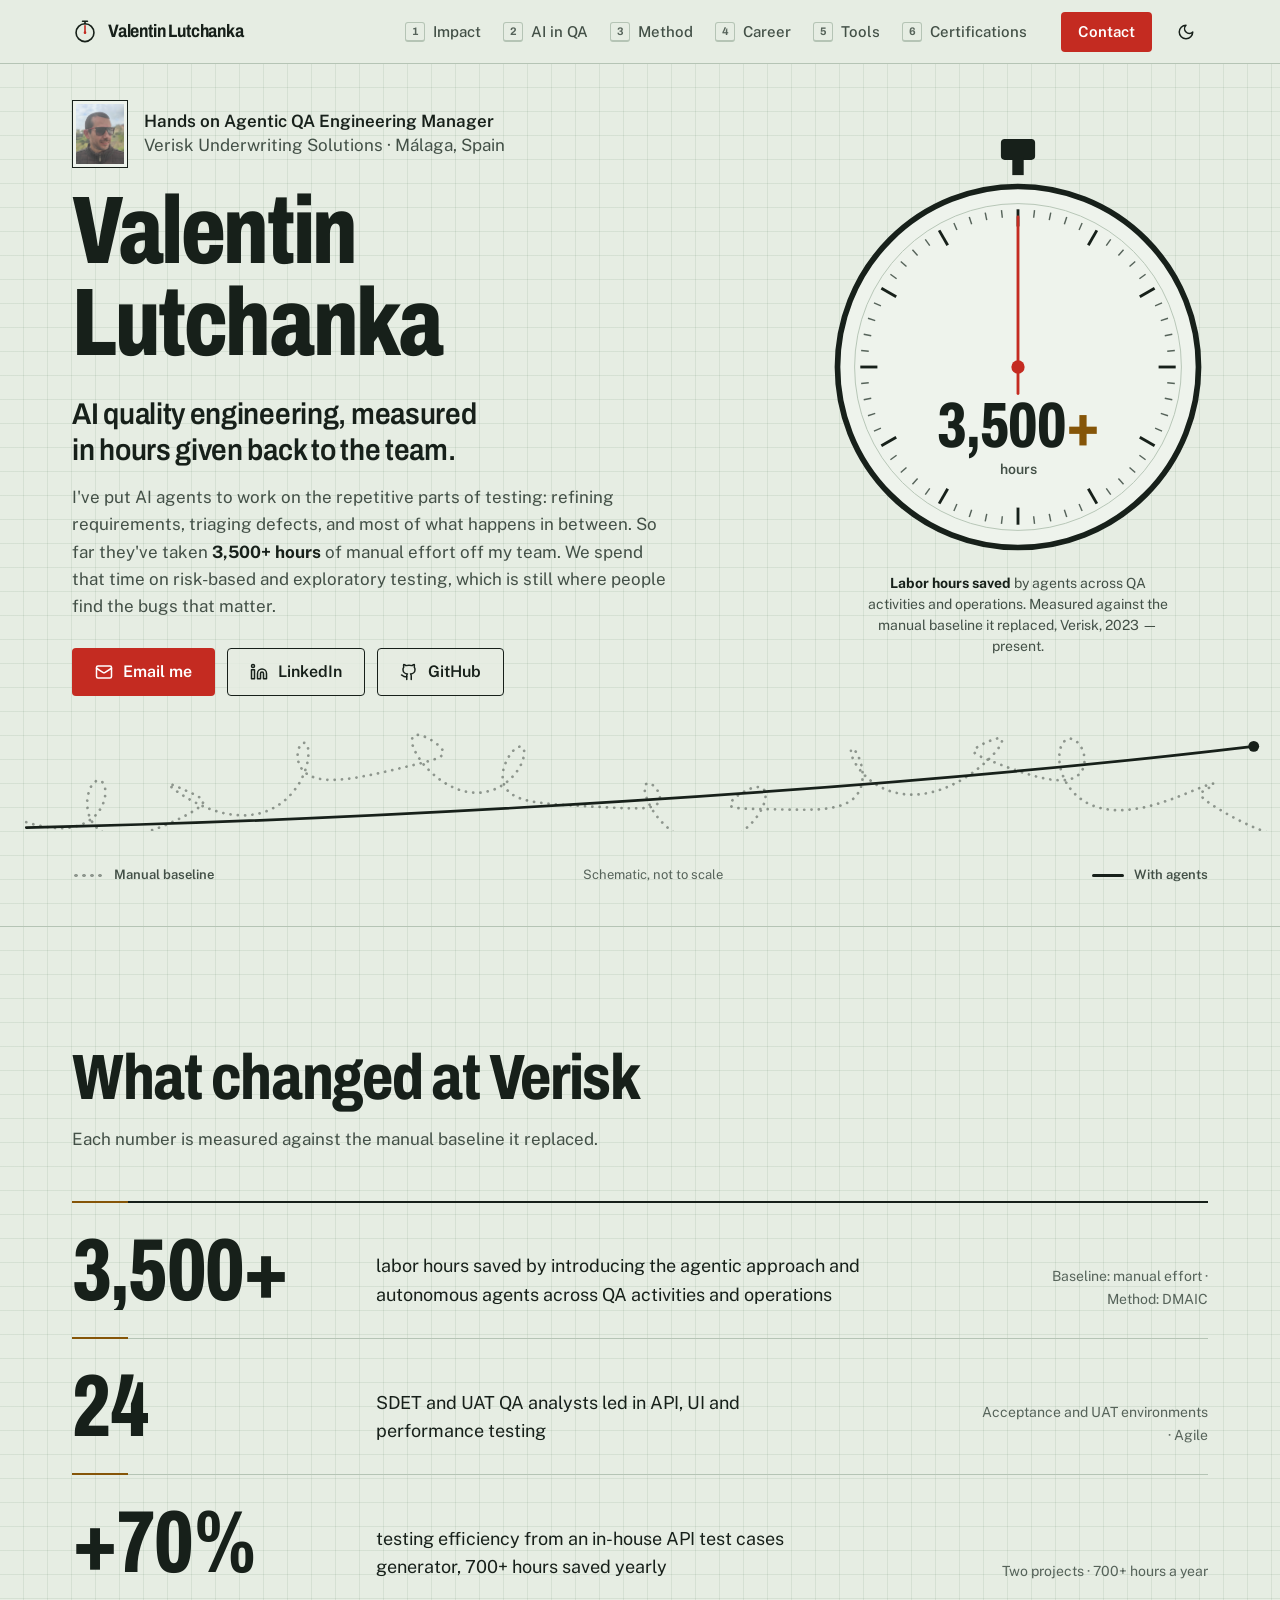
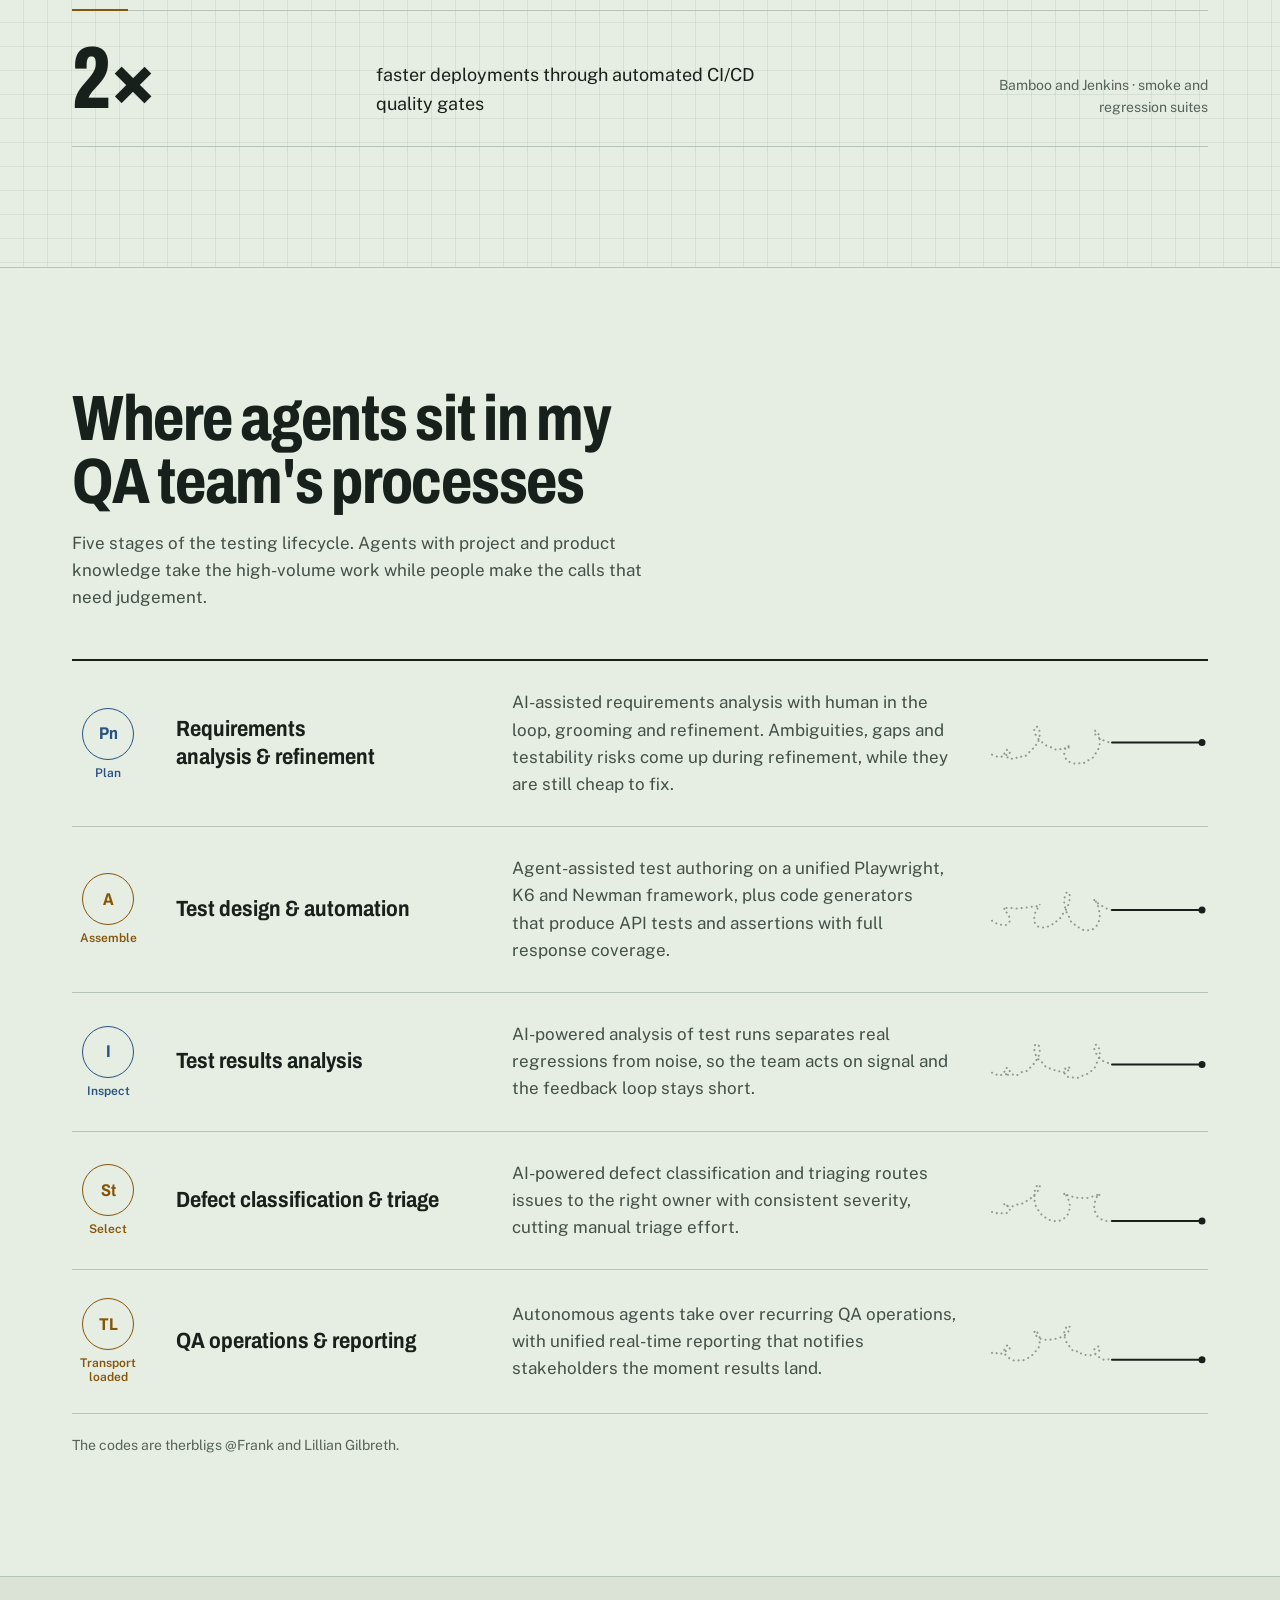
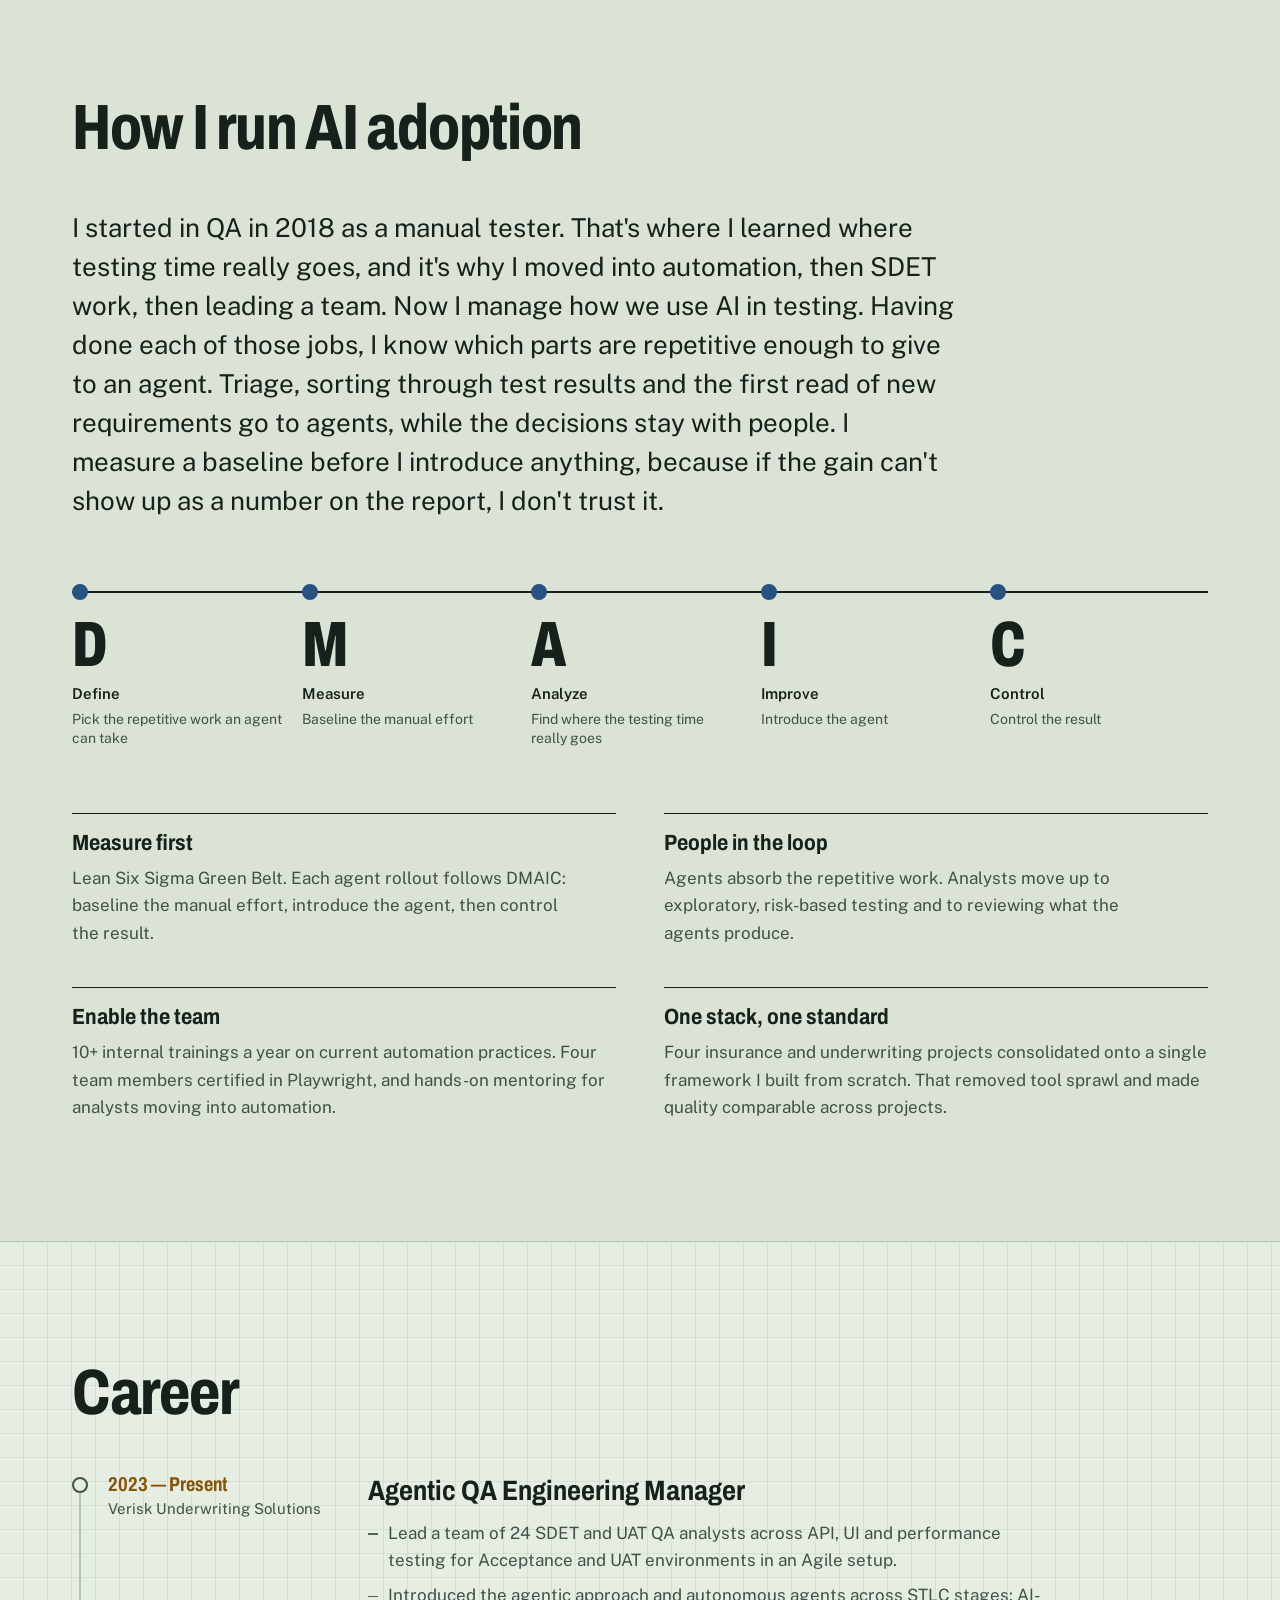
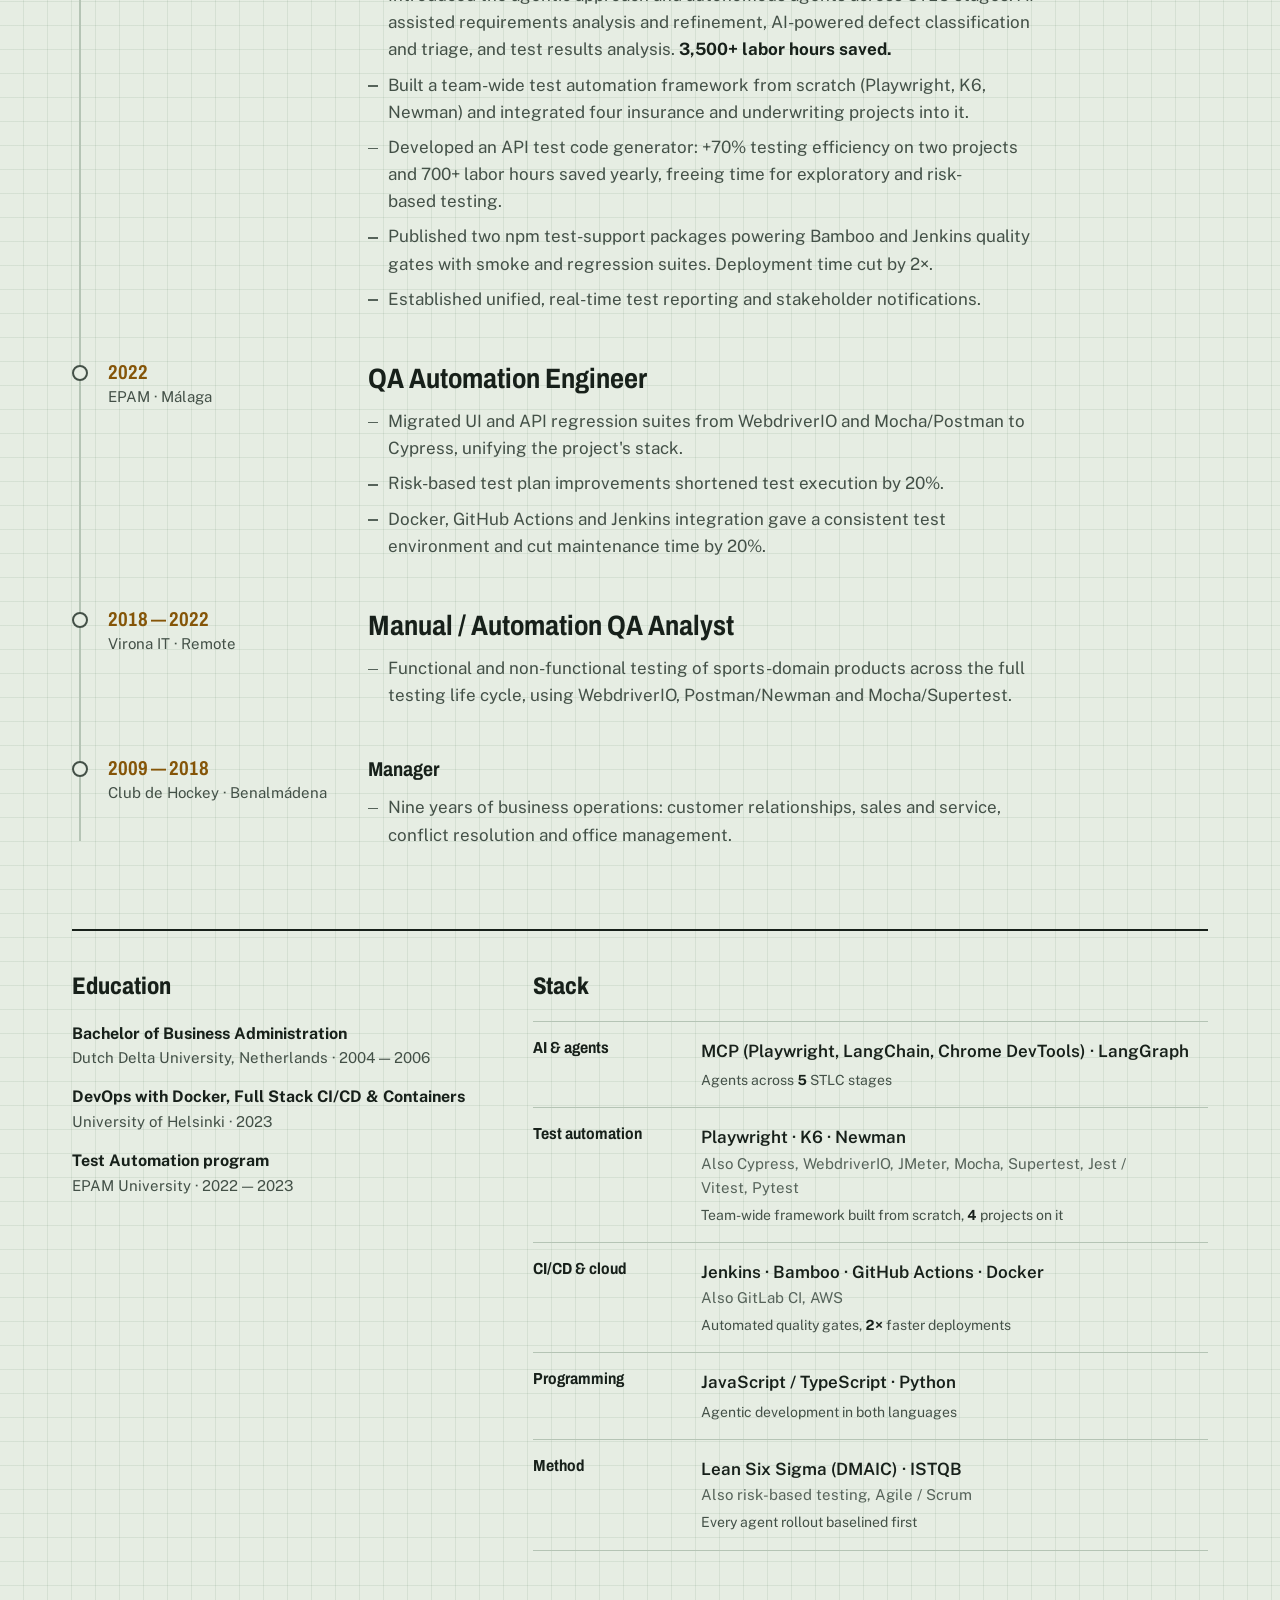
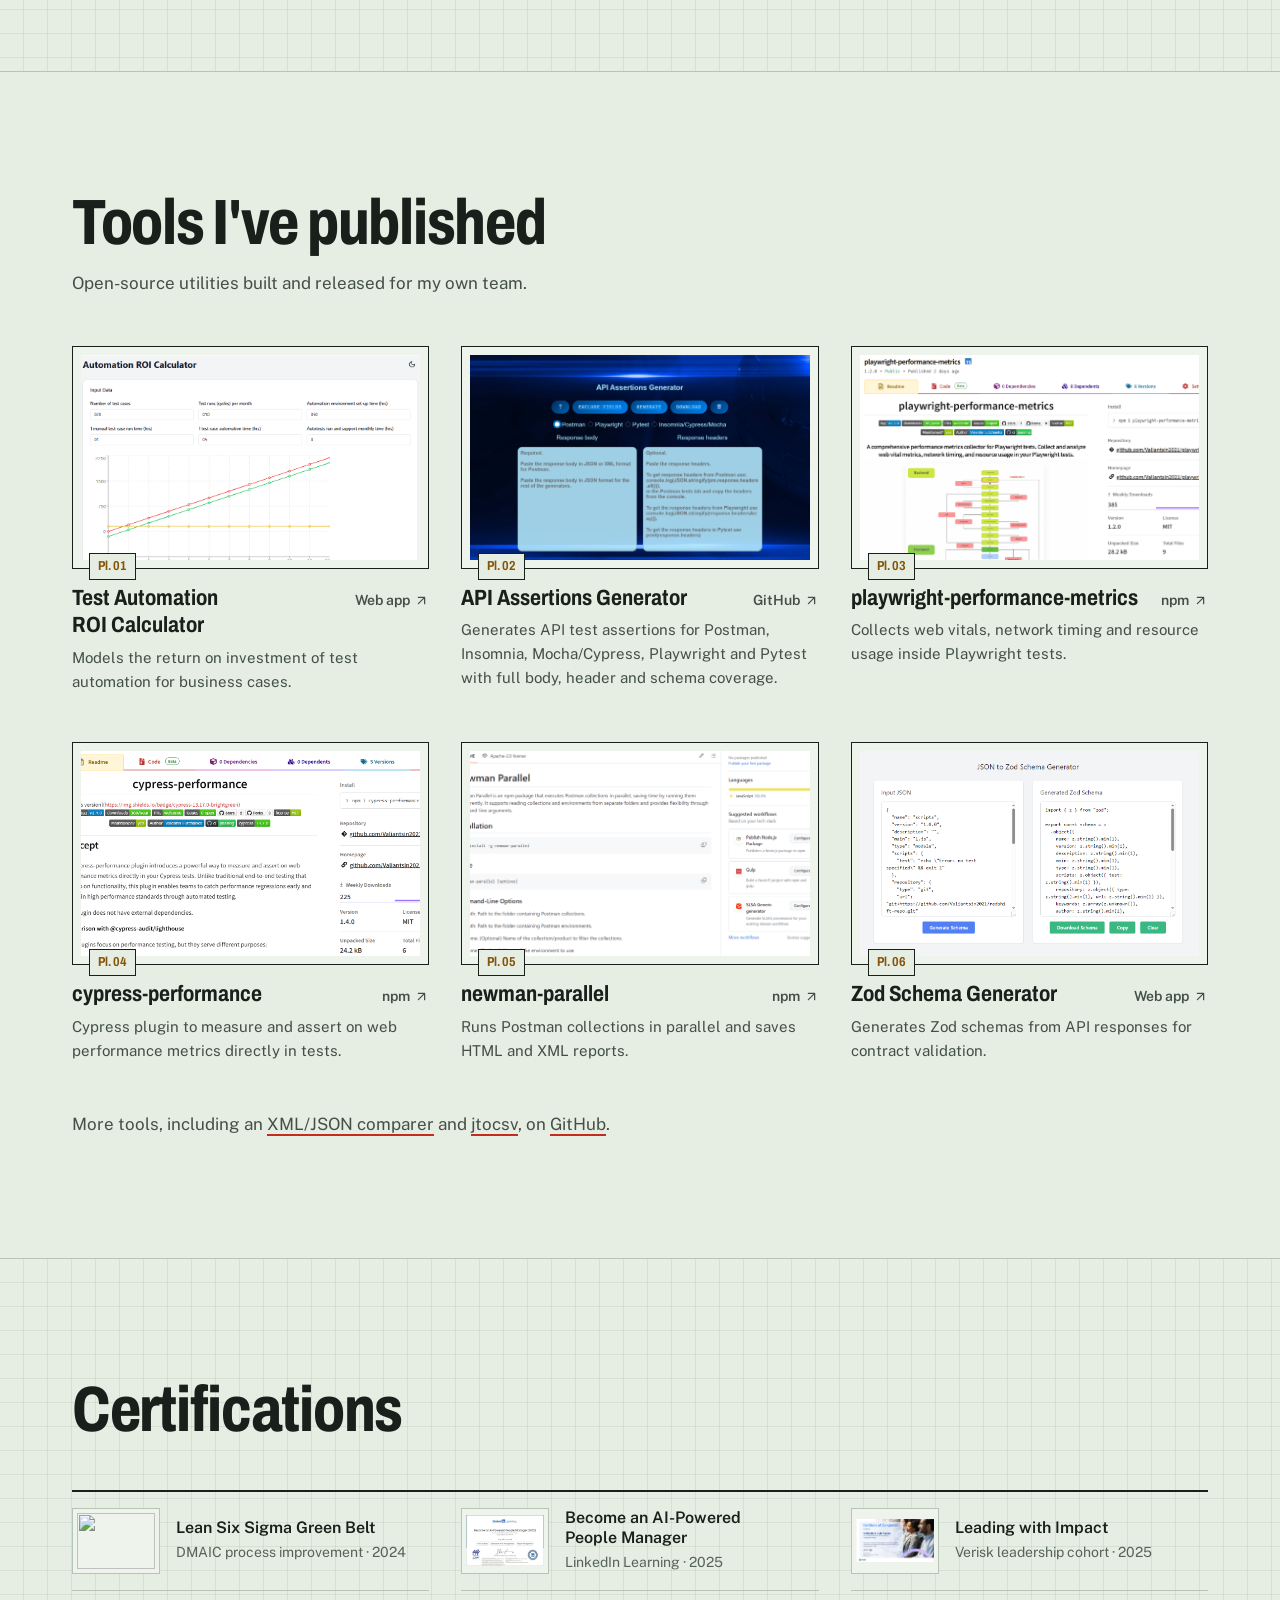
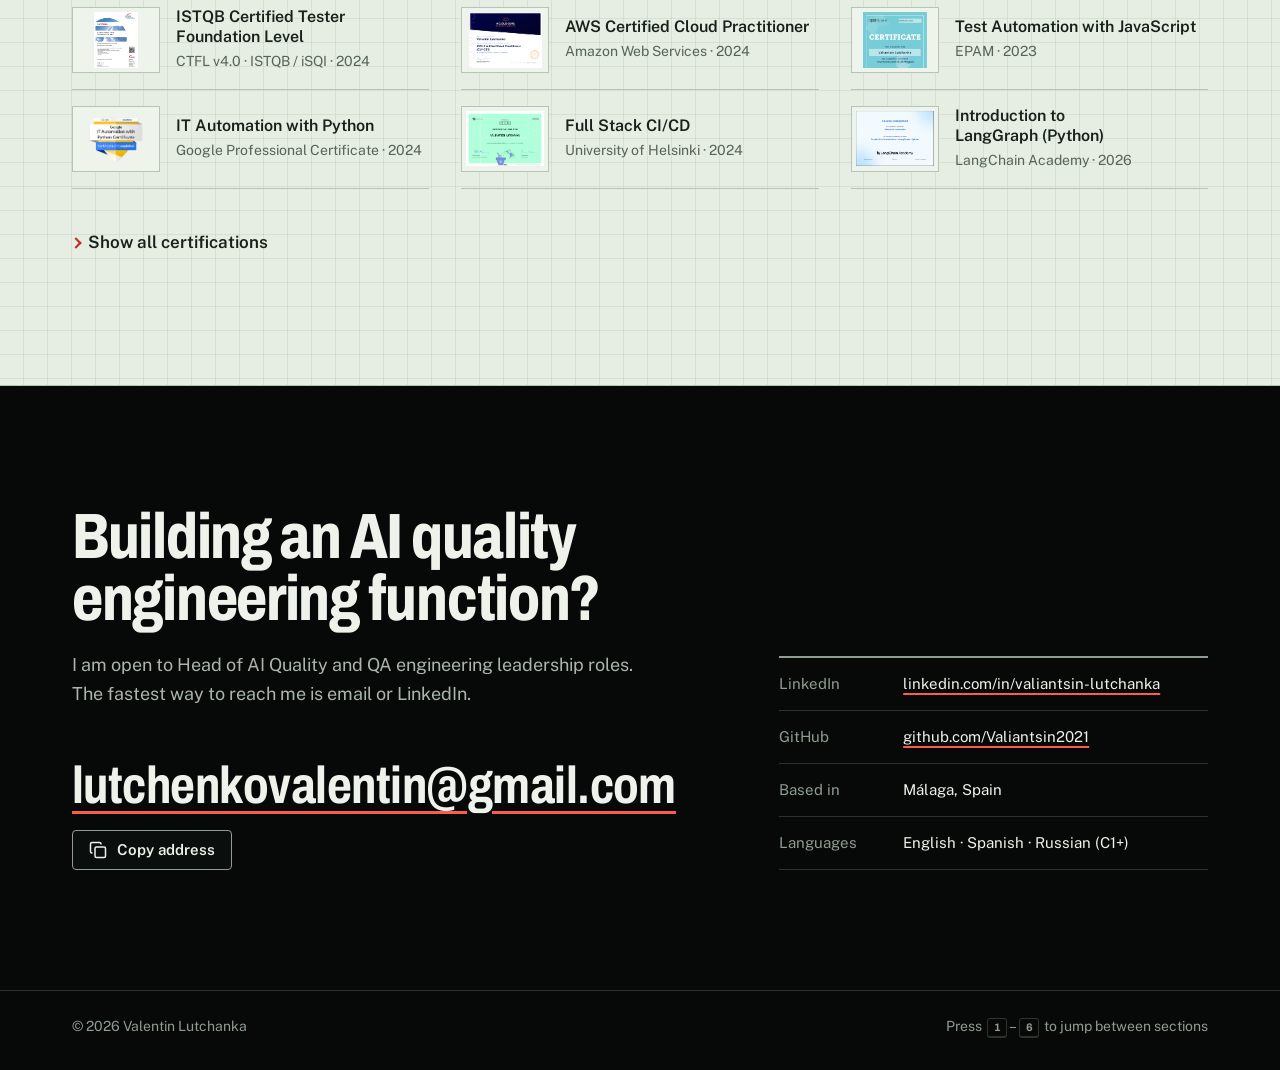
==== index.html @ 76426e2e "feat: redesign for motion" ====
<!DOCTYPE html>
<html lang="en">

<head>
  <meta charset="utf-8">
  <meta name="viewport" content="width=device-width, initial-scale=1">

  <title>Valentin Lutchanka — AI Quality Engineering Leader</title>
  <meta name="description"
    content="Agentic QA Engineering Manager. I integrate AI-empowered processes and autonomous agents across every stage of the software testing lifecycle — 3,500+ labor hours saved.">
  <meta name="author" content="Valentin Lutchanka">
  <meta name="theme-color" content="#0c0f0d" media="(prefers-color-scheme: dark)">
  <meta name="theme-color" content="#e6ede3" media="(prefers-color-scheme: light)">

  <meta property="og:type" content="profile">
  <meta property="og:title" content="Valentin Lutchanka — AI Quality Engineering Leader">
  <meta property="og:description"
    content="AI-empowered QA across the full STLC: requirements refinement, defect triage, test results analysis. 3,500+ labor hours saved.">
  <meta property="og:image" content="https://valiantsin2021.github.io/Portfolio-Valentin/assets/img/profile-img.jpg">
  <meta property="og:url" content="https://valiantsin2021.github.io/Portfolio-Valentin/">

  <link href="assets/img/favicon.png" rel="icon">
  <link href="assets/img/favicon.png" rel="apple-touch-icon">

  <link rel="preconnect" href="https://fonts.googleapis.com">
  <link rel="preconnect" href="https://fonts.gstatic.com" crossorigin>
  <link
    href="https://fonts.googleapis.com/css2?family=Archivo:wdth,wght@62..125,100..900&family=Public+Sans:wght@400;500;600;700&display=swap"
    rel="stylesheet">

  <!-- Apply saved theme before first paint; hold hero entrance until the motion script takes over -->
  <script>
    try {
      var t = localStorage.getItem('theme');
      if (t === 'light' || t === 'dark') document.documentElement.setAttribute('data-theme', t);
    } catch (e) { }
    if (!window.matchMedia('(prefers-reduced-motion: reduce)').matches) {
      document.documentElement.classList.add('motion');
      // Safety net: never leave the hero hidden if the motion script fails to load
      setTimeout(function () { document.documentElement.classList.add('motion-ready'); }, 2500);
    }
  </script>

  <link href="assets/css/style.css" rel="stylesheet">

  <script type="application/ld+json">
  {
    "@context": "https://schema.org",
    "@type": "Person",
    "name": "Valentin Lutchanka",
    "jobTitle": "Agentic QA Engineering Manager",
    "address": { "@type": "PostalAddress", "addressLocality": "Málaga", "addressCountry": "ES" },
    "email": "mailto:lutchenkovalentin@gmail.com",
    "sameAs": [
      "https://www.linkedin.com/in/valiantsin-lutchanka/",
      "https://github.com/Valiantsin2021"
    ],
    "knowsAbout": ["AI quality engineering", "Agentic QA", "Test automation", "Lean Six Sigma", "Playwright"]
  }
  </script>
</head>

<body>
  <!-- Icon sprite (Lucide) -->
  <svg width="0" height="0" style="position:absolute" aria-hidden="true">
    <symbol id="i-github" viewBox="0 0 24 24">
      <path
        d="M15 22v-4a4.8 4.8 0 0 0-1-3.5c3 0 6-2 6-5.5.08-1.25-.27-2.48-1-3.5.28-1.15.28-2.35 0-3.5 0 0-1 0-3 1.5-2.64-.5-5.36-.5-8 0C6 2 5 2 5 2c-.3 1.15-.3 2.35 0 3.5A5.4 5.4 0 0 0 4 9c0 3.5 3 5.5 6 5.5-.39.49-.68 1.05-.85 1.65-.17.6-.22 1.23-.15 1.85v4" />
      <path d="M9 18c-4.51 2-5-2-7-2" />
    </symbol>
    <symbol id="i-linkedin" viewBox="0 0 24 24">
      <path d="M16 8a6 6 0 0 1 6 6v7h-4v-7a2 2 0 0 0-4 0v7h-4v-7a6 6 0 0 1 6-6z" />
      <rect x="2" y="9" width="4" height="12" />
      <circle cx="4" cy="4" r="2" />
    </symbol>
    <symbol id="i-mail" viewBox="0 0 24 24">
      <rect x="2" y="4" width="20" height="16" rx="2" />
      <path d="m22 7-8.97 5.7a1.94 1.94 0 0 1-2.06 0L2 7" />
    </symbol>
    <symbol id="i-copy" viewBox="0 0 24 24">
      <rect x="8" y="8" width="14" height="14" rx="2" />
      <path d="M4 16c-1.1 0-2-.9-2-2V4c0-1.1.9-2 2-2h10c1.1 0 2 .9 2 2" />
    </symbol>
    <symbol id="i-check" viewBox="0 0 24 24">
      <path d="M20 6 9 17l-5-5" />
    </symbol>
    <symbol id="i-sun" viewBox="0 0 24 24">
      <circle cx="12" cy="12" r="4" />
      <path
        d="M12 2v2M12 20v2M4.93 4.93l1.41 1.41M17.66 17.66l1.41 1.41M2 12h2M20 12h2M6.34 17.66l-1.41 1.41M19.07 4.93l-1.41 1.41" />
    </symbol>
    <symbol id="i-moon" viewBox="0 0 24 24">
      <path d="M12 3a6 6 0 0 0 9 9 9 9 0 1 1-9-9Z" />
    </symbol>
    <symbol id="i-menu" viewBox="0 0 24 24">
      <path d="M4 6h16M4 12h16M4 18h16" />
    </symbol>
    <symbol id="i-x" viewBox="0 0 24 24">
      <path d="M18 6 6 18M6 6l12 12" />
    </symbol>
    <symbol id="i-arrow" viewBox="0 0 24 24">
      <path d="M7 7h10v10M7 17 17 7" />
    </symbol>
  </svg>

  <a class="skip-link" href="#main">Skip to content</a>

  <!-- ======= Header ======= -->
  <header class="site-header">
    <div class="container header-inner">
      <a href="#top" class="brand">
        <svg class="brand-watch" viewBox="0 0 32 32" aria-hidden="true">
          <circle cx="16" cy="18" r="11" class="bw-face" />
          <path d="M13 4h6M16 4v3" class="bw-crown" />
          <line x1="16" y1="18" x2="16" y2="9.5" class="bw-hand" />
          <circle cx="16" cy="18" r="1.6" class="bw-pin" />
        </svg>
        <span>Valentin Lutchanka</span>
      </a>

      <nav id="site-nav" class="site-nav" aria-label="Primary">
        <ul>
          <li><a href="#impact"><kbd>1</kbd>Impact</a></li>
          <li><a href="#stlc"><kbd>2</kbd>AI in QA</a></li>
          <li><a href="#method"><kbd>3</kbd>Method</a></li>
          <li><a href="#career"><kbd>4</kbd>Career</a></li>
          <li><a href="#tools"><kbd>5</kbd>Tools</a></li>
          <li><a href="#credentials"><kbd>6</kbd>Certifications</a></li>
        </ul>
      </nav>

      <div class="header-actions">
        <a href="#contact" class="btn btn-signal btn-sm">Contact</a>
        <button type="button" class="icon-btn theme-toggle" aria-label="Switch color theme">
          <svg class="icon icon-sun" aria-hidden="true">
            <use href="#i-sun" />
          </svg>
          <svg class="icon icon-moon" aria-hidden="true">
            <use href="#i-moon" />
          </svg>
        </button>
        <button type="button" class="icon-btn nav-toggle" aria-label="Open menu" aria-expanded="false"
          aria-controls="site-nav">
          <svg class="icon icon-open" aria-hidden="true">
            <use href="#i-menu" />
          </svg>
          <svg class="icon icon-close" aria-hidden="true">
            <use href="#i-x" />
          </svg>
        </button>
      </div>
    </div>
  </header>

  <main id="main">

    <!-- ======= Hero: the time study ======= -->
    <section id="top" class="hero">
      <div class="container hero-grid">
        <div class="hero-copy">
          <div class="hero-id reveal">
            <img src="assets/img/profile-img.jpg" alt="Portrait of Valentin Lutchanka" class="portrait" width="72"
              height="88">
            <p class="hero-role">Hands on Agentic QA Engineering Manager<br>
              <span>Verisk Underwriting Solutions · Málaga, Spain</span></p>
          </div>

          <h1 class="hero-name"><span class="line"><span>Valentin</span></span><span
              class="line"><span>Lutchanka</span></span></h1>

          <p class="hero-thesis reveal">AI quality engineering, measured in hours given back to the team.</p>
          <p class="lead reveal">
            I've put AI agents to work on the repetitive parts of testing: refining requirements, triaging defects, and
            most of what happens in between. So far they've taken <strong>3,500+ hours</strong> of manual effort off my
            team. We spend that time on risk-based and exploratory testing, which is still where people find the bugs
            that matter.
          </p>

          <div class="hero-ctas reveal">
            <a href="mailto:lutchenkovalentin@gmail.com" class="btn btn-signal">
              <svg class="icon" aria-hidden="true"><use href="#i-mail" /></svg>Email me</a>
            <a href="https://www.linkedin.com/in/valiantsin-lutchanka/" target="_blank" rel="noopener"
              class="btn btn-ghost"><svg class="icon" aria-hidden="true"><use href="#i-linkedin" /></svg>LinkedIn</a>
            <a href="https://github.com/Valiantsin2021" target="_blank" rel="noopener" class="btn btn-ghost"><svg
                class="icon" aria-hidden="true"><use href="#i-github" /></svg>GitHub</a>
          </div>
        </div>

        <figure class="watch reveal" aria-labelledby="watch-cap">
          <div class="watch-body">
          <svg class="watch-dial" viewBox="0 0 400 440" aria-hidden="true">
            <rect x="182" y="0" width="36" height="22" rx="4" class="w-crown" />
            <rect x="194" y="20" width="12" height="18" class="w-crown" />
            <circle cx="200" cy="240" r="190" class="w-case" />
            <circle cx="200" cy="240" r="172" class="w-face" />
            <g class="w-ticks"><line x1="200.0" y1="74.0" x2="200.0" y2="92.0" class="major"/><line x1="217.4" y1="74.9" x2="216.5" y2="82.9"/><line x1="234.5" y1="77.6" x2="232.9" y2="85.5"/><line x1="251.3" y1="82.1" x2="248.8" y2="89.7"/><line x1="267.5" y1="88.4" x2="264.3" y2="95.7"/><line x1="283.0" y1="96.2" x2="274.0" y2="111.8" class="major"/><line x1="297.6" y1="105.7" x2="292.9" y2="112.2"/><line x1="311.1" y1="116.6" x2="305.7" y2="122.6"/><line x1="323.4" y1="128.9" x2="317.4" y2="134.3"/><line x1="334.3" y1="142.4" x2="327.8" y2="147.1"/><line x1="343.8" y1="157.0" x2="328.2" y2="166.0" class="major"/><line x1="351.6" y1="172.5" x2="344.3" y2="175.7"/><line x1="357.9" y1="188.7" x2="350.3" y2="191.2"/><line x1="362.4" y1="205.5" x2="354.5" y2="207.1"/><line x1="365.1" y1="222.6" x2="357.1" y2="223.5"/><line x1="366.0" y1="240.0" x2="348.0" y2="240.0" class="major"/><line x1="365.1" y1="257.4" x2="357.1" y2="256.5"/><line x1="362.4" y1="274.5" x2="354.5" y2="272.9"/><line x1="357.9" y1="291.3" x2="350.3" y2="288.8"/><line x1="351.6" y1="307.5" x2="344.3" y2="304.3"/><line x1="343.8" y1="323.0" x2="328.2" y2="314.0" class="major"/><line x1="334.3" y1="337.6" x2="327.8" y2="332.9"/><line x1="323.4" y1="351.1" x2="317.4" y2="345.7"/><line x1="311.1" y1="363.4" x2="305.7" y2="357.4"/><line x1="297.6" y1="374.3" x2="292.9" y2="367.8"/><line x1="283.0" y1="383.8" x2="274.0" y2="368.2" class="major"/><line x1="267.5" y1="391.6" x2="264.3" y2="384.3"/><line x1="251.3" y1="397.9" x2="248.8" y2="390.3"/><line x1="234.5" y1="402.4" x2="232.9" y2="394.5"/><line x1="217.4" y1="405.1" x2="216.5" y2="397.1"/><line x1="200.0" y1="406.0" x2="200.0" y2="388.0" class="major"/><line x1="182.6" y1="405.1" x2="183.5" y2="397.1"/><line x1="165.5" y1="402.4" x2="167.1" y2="394.5"/><line x1="148.7" y1="397.9" x2="151.2" y2="390.3"/><line x1="132.5" y1="391.6" x2="135.7" y2="384.3"/><line x1="117.0" y1="383.8" x2="126.0" y2="368.2" class="major"/><line x1="102.4" y1="374.3" x2="107.1" y2="367.8"/><line x1="88.9" y1="363.4" x2="94.3" y2="357.4"/><line x1="76.6" y1="351.1" x2="82.6" y2="345.7"/><line x1="65.7" y1="337.6" x2="72.2" y2="332.9"/><line x1="56.2" y1="323.0" x2="71.8" y2="314.0" class="major"/><line x1="48.4" y1="307.5" x2="55.7" y2="304.3"/><line x1="42.1" y1="291.3" x2="49.7" y2="288.8"/><line x1="37.6" y1="274.5" x2="45.5" y2="272.9"/><line x1="34.9" y1="257.4" x2="42.9" y2="256.5"/><line x1="34.0" y1="240.0" x2="52.0" y2="240.0" class="major"/><line x1="34.9" y1="222.6" x2="42.9" y2="223.5"/><line x1="37.6" y1="205.5" x2="45.5" y2="207.1"/><line x1="42.1" y1="188.7" x2="49.7" y2="191.2"/><line x1="48.4" y1="172.5" x2="55.7" y2="175.7"/><line x1="56.2" y1="157.0" x2="71.8" y2="166.0" class="major"/><line x1="65.7" y1="142.4" x2="72.2" y2="147.1"/><line x1="76.6" y1="128.9" x2="82.6" y2="134.3"/><line x1="88.9" y1="116.6" x2="94.3" y2="122.6"/><line x1="102.4" y1="105.7" x2="107.1" y2="112.2"/><line x1="117.0" y1="96.2" x2="126.0" y2="111.8" class="major"/><line x1="132.5" y1="88.4" x2="135.7" y2="95.7"/><line x1="148.7" y1="82.1" x2="151.2" y2="89.7"/><line x1="165.5" y1="77.6" x2="167.1" y2="85.5"/><line x1="182.6" y1="74.9" x2="183.5" y2="82.9"/></g>
            <g class="w-hand">
              <line x1="200" y1="268" x2="200" y2="82" />
              <circle cx="200" cy="240" r="7" />
            </g>
          </svg>
          <div class="watch-read">
            <span class="watch-figure">3,500<span class="plus">+</span></span>
            <span class="watch-unit">hours</span>
          </div>
          </div>
          <figcaption id="watch-cap" class="watch-cap">
            <strong>Labor hours saved</strong> by agents across QA activities and operations. Measured against the
            manual baseline it replaced, Verisk, 2023 — present.
          </figcaption>
        </figure>

      <figure class="study" aria-label="Motion study: the manual path compared with the same work after agents">
        <svg viewBox="0 40 1440 156" preserveAspectRatio="xMidYMid slice" aria-hidden="true">
          <defs>
            <mask id="m-tangled" maskUnits="userSpaceOnUse">
              <path class="study-draw study-draw-tangled" d="M40.0 162.1L48.6 164.6L57.1 166.5L65.4 167.9L73.4 168.7L81.1 168.7L88.4 168.1L95.2 166.7L101.4 164.7L107.0 162.0L112.0 158.7L116.3 155.0L119.9 150.8L122.8 146.4L125.0 141.9L126.5 137.3L127.4 132.9L127.7 128.8L127.4 125.0L126.7 121.8L125.5 119.1L123.9 117.2L122.1 116.1L120.1 115.7L118.0 116.2L115.9 117.5L113.8 119.5L111.9 122.3L110.3 125.8L109.0 129.8L108.0 134.2L107.5 138.9L107.6 143.8L108.1 148.8L109.3 153.7L111.1 158.3L113.5 162.7L116.5 166.6L120.1 170.0L124.3 172.8L129.1 175.0L134.3 176.5L140.1 177.4L146.2 177.6L152.7 177.2L159.3 176.2L166.2 174.8L173.1 172.9L180.1 170.7L186.9 168.2L193.6 165.5L199.9 162.8L206.0 160.0L211.6 157.2L216.8 154.6L221.4 152.0L225.4 149.7L228.8 147.5L231.6 145.5L233.7 143.6L235.1 142.0L235.8 140.4L235.9 139.0L235.4 137.6L234.3 136.3L232.7 135.0L230.6 133.7L228.1 132.3L225.3 130.9L222.3 129.5L219.1 128.1L215.9 126.6L212.7 125.2L209.6 123.8L206.7 122.6L204.2 121.5L202.0 120.7L200.2 120.1L199.0 119.9L198.4 120.0L198.4 120.5L199.1 121.5L200.4 122.8L202.5 124.6L205.3 126.8L208.8 129.3L213.0 132.1L217.8 135.1L223.3 138.2L229.3 141.3L235.8 144.4L242.8 147.2L250.0 149.7L257.6 151.8L265.4 153.4L273.2 154.3L281.1 154.6L288.8 154.1L296.4 152.9L303.8 150.8L310.8 148.0L317.4 144.5L323.6 140.3L329.2 135.5L334.3 130.2L338.7 124.5L342.6 118.6L345.8 112.6L348.4 106.6L350.3 100.8L351.7 95.3L352.4 90.2L352.7 85.7L352.5 81.8L351.9 78.7L350.9 76.4L349.7 74.8L348.3 74.1L346.8 74.2L345.3 75.1L343.9 76.6L342.6 78.8L341.6 81.5L340.9 84.6L340.6 87.9L340.8 91.5L341.5 95.1L342.7 98.7L344.6 102.1L347.0 105.2L350.2 108.0L353.9 110.4L358.4 112.3L363.4 113.8L369.0 114.8L375.2 115.2L381.8 115.2L388.9 114.8L396.4 114.0L404.2 112.9L412.1 111.5L420.2 110.0L428.3 108.3L436.3 106.5L444.2 104.7L451.9 102.9L459.3 101.1L466.2 99.4L472.7 97.9L478.6 96.4L483.9 95.0L488.6 93.6L492.6 92.3L495.9 91.0L498.5 89.7L500.4 88.3L501.6 86.8L502.1 85.3L501.9 83.6L501.1 81.9L499.8 80.0L498.0 78.1L495.8 76.1L493.2 74.1L490.4 72.1L487.4 70.3L484.3 68.7L481.3 67.3L478.3 66.2L475.6 65.5L473.1 65.3L470.9 65.7L469.2 66.5L468.0 68.0L467.4 70.1L467.3 72.7L467.8 75.9L469.0 79.7L470.9 83.8L473.4 88.4L476.5 93.1L480.3 98.1L484.7 103.0L489.6 107.9L495.0 112.5L500.8 116.8L507.0 120.6L513.5 123.8L520.1 126.4L526.9 128.2L533.7 129.2L540.5 129.5L547.1 128.9L553.4 127.5L559.5 125.4L565.2 122.6L570.4 119.2L575.2 115.3L579.4 111.1L583.0 106.7L586.0 102.2L588.4 97.8L590.1 93.5L591.2 89.6L591.8 86.1L591.7 83.2L591.2 80.9L590.1 79.3L588.7 78.5L586.8 78.3L584.8 79.0L582.5 80.3L580.1 82.3L577.7 84.9L575.4 88.1L573.3 91.7L571.4 95.6L569.8 99.7L568.6 104.0L567.9 108.3L567.8 112.5L568.2 116.6L569.3 120.4L571.1 124.0L573.5 127.2L576.7 130.2L580.6 132.7L585.1 134.9L590.4 136.8L596.2 138.3L602.7 139.6L609.7 140.6L617.1 141.5L625.0 142.2L633.1 142.8L641.5 143.3L650.0 143.8L658.6 144.3L667.1 144.8L675.5 145.2L683.6 145.7L691.5 146.1L698.9 146.4L705.9 146.7L712.4 146.8L718.3 146.7L723.6 146.5L728.3 145.9L732.2 145.2L735.5 144.1L738.1 142.7L740.1 141.1L741.3 139.2L742.0 137.1L742.1 134.8L741.7 132.3L740.9 129.9L739.7 127.4L738.1 125.2L736.4 123.1L734.6 121.3L732.7 120.0L730.8 119.2L729.1 118.9L727.6 119.2L726.4 120.2L725.6 121.8L725.2 124.1L725.3 127.1L725.9 130.7L727.2 134.8L729.0 139.4L731.4 144.4L734.4 149.5L738.1 154.8L742.4 160.0L747.2 165.1L752.5 169.9L758.4 174.2L764.6 178.0L771.2 181.1L778.0 183.5L785.0 185.1L792.1 185.8L799.3 185.7L806.3 184.7L813.2 182.9L819.9 180.3L826.2 177.1L832.2 173.3L837.7 168.9L842.6 164.3L847.0 159.4L850.7 154.4L853.8 149.5L856.2 144.7L857.9 140.2L858.9 136.2L859.2 132.5L859.0 129.5L858.1 127.0L856.6 125.1L854.7 123.9L852.3 123.2L849.5 123.1L846.5 123.6L843.3 124.5L840.0 125.8L836.6 127.4L833.4 129.3L830.3 131.2L827.5 133.3L825.0 135.3L822.9 137.3L821.3 139.1L820.3 140.8L819.9 142.3L820.1 143.5L821.0 144.5L822.6 145.4L824.9 146.0L827.9 146.5L831.6 146.8L836.0 147.1L840.9 147.3L846.5 147.4L852.6 147.5L859.1 147.6L866.0 147.8L873.2 147.9L880.7 148.1L888.2 148.2L895.8 148.3L903.4 148.3L910.8 148.1L918.0 147.8L924.9 147.2L931.4 146.3L937.5 145.1L943.0 143.4L948.1 141.4L952.6 139.0L956.4 136.1L959.6 132.7L962.2 129.0L964.2 125.0L965.6 120.6L966.4 116.0L966.7 111.3L966.5 106.6L965.9 102.0L964.9 97.6L963.7 93.5L962.2 89.8L960.7 86.6L959.1 84.0L957.6 82.2L956.2 81.1L955.0 80.7L954.2 81.1L953.7 82.3L953.7 84.3L954.2 86.9L955.3 90.2L957.0 93.9L959.3 98.0L962.3 102.4L965.9 106.9L970.2 111.4L975.1 115.7L980.6 119.7L986.7 123.3L993.4 126.4L1000.5 128.8L1008.0 130.5L1015.8 131.5L1023.9 131.6L1032.2 131.0L1040.5 129.6L1048.8 127.4L1057.0 124.6L1065.0 121.2L1072.7 117.3L1080.0 113.0L1086.9 108.4L1093.3 103.7L1099.1 99.0L1104.3 94.3L1108.8 89.9L1112.7 85.7L1115.8 81.9L1118.2 78.6L1119.9 75.7L1120.9 73.3L1121.2 71.5L1120.9 70.2L1120.0 69.4L1118.6 69.1L1116.8 69.1L1114.6 69.6L1112.1 70.3L1109.4 71.3L1106.5 72.4L1103.7 73.7L1100.9 75.0L1098.3 76.3L1095.9 77.6L1093.8 78.9L1092.1 80.2L1090.8 81.4L1090.1 82.5L1089.9 83.7L1090.4 84.8L1091.4 86.0L1093.1 87.2L1095.5 88.5L1098.5 89.9L1102.1 91.5L1106.3 93.2L1111.0 95.1L1116.3 97.1L1122.0 99.3L1128.0 101.5L1134.4 103.7L1140.9 106.0L1147.6 108.2L1154.3 110.2L1161.0 112.0L1167.6 113.5L1174.0 114.7L1180.0 115.5L1185.7 115.7L1191.0 115.5L1195.8 114.6L1200.0 113.3L1203.7 111.4L1206.7 108.9L1209.1 106.0L1210.9 102.7L1212.0 99.0L1212.5 95.1L1212.5 91.1L1211.9 87.2L1210.7 83.3L1209.2 79.7L1207.2 76.5L1205.0 73.8L1202.5 71.7L1199.9 70.3L1197.3 69.6L1194.6 69.8L1192.1 70.8L1189.9 72.7L1187.9 75.3L1186.3 78.8L1185.2 82.9L1184.6 87.6L1184.5 92.8L1185.1 98.4L1186.4 104.3L1188.4 110.2L1191.0 116.1L1194.4 121.8L1198.5 127.2L1203.3 132.2L1208.8 136.6L1214.8 140.5L1221.4 143.6L1228.5 146.0L1236.1 147.7L1244.0 148.6L1252.1 148.9L1260.5 148.4L1268.9 147.4L1277.4 145.9L1285.7 143.9L1293.9 141.6L1301.8 139.0L1309.4 136.4L1316.5 133.7L1323.2 131.1L1329.3 128.6L1334.9 126.3L1339.8 124.3L1344.0 122.7L1347.6 121.4L1350.5 120.4L1352.7 119.7L1354.3 119.4L1355.3 119.4L1355.8 119.7L1355.7 120.2L1355.1 120.8L1354.2 121.6L1352.9 122.5L1351.4 123.4L1349.8 124.4L1348.1 125.3L1346.4 126.3L1344.9 127.2L1343.5 128.1L1342.4 129.0L1341.7 130.0L1341.4 131.1L1341.5 132.2L1342.2 133.5L1343.5 135.0L1345.3 136.7L1347.8 138.7L1350.9 140.9L1354.6 143.4L1358.9 146.1L1363.8 149.0L1369.2 152.2L1375.1 155.5L1381.5 158.9L1388.2 162.3L1395.2 165.6L1402.4 168.7L1409.7 171.6L1417.1 174.1" />
            </mask>
            <mask id="m-taut" maskUnits="userSpaceOnUse">
              <path class="study-draw study-draw-taut" d="M40 168 C 420 160, 980 128, 1400 78" />
            </mask>
          </defs>
          <path class="study-tangled" mask="url(#m-tangled)" d="M40.0 162.1L48.6 164.6L57.1 166.5L65.4 167.9L73.4 168.7L81.1 168.7L88.4 168.1L95.2 166.7L101.4 164.7L107.0 162.0L112.0 158.7L116.3 155.0L119.9 150.8L122.8 146.4L125.0 141.9L126.5 137.3L127.4 132.9L127.7 128.8L127.4 125.0L126.7 121.8L125.5 119.1L123.9 117.2L122.1 116.1L120.1 115.7L118.0 116.2L115.9 117.5L113.8 119.5L111.9 122.3L110.3 125.8L109.0 129.8L108.0 134.2L107.5 138.9L107.6 143.8L108.1 148.8L109.3 153.7L111.1 158.3L113.5 162.7L116.5 166.6L120.1 170.0L124.3 172.8L129.1 175.0L134.3 176.5L140.1 177.4L146.2 177.6L152.7 177.2L159.3 176.2L166.2 174.8L173.1 172.9L180.1 170.7L186.9 168.2L193.6 165.5L199.9 162.8L206.0 160.0L211.6 157.2L216.8 154.6L221.4 152.0L225.4 149.7L228.8 147.5L231.6 145.5L233.7 143.6L235.1 142.0L235.8 140.4L235.9 139.0L235.4 137.6L234.3 136.3L232.7 135.0L230.6 133.7L228.1 132.3L225.3 130.9L222.3 129.5L219.1 128.1L215.9 126.6L212.7 125.2L209.6 123.8L206.7 122.6L204.2 121.5L202.0 120.7L200.2 120.1L199.0 119.9L198.4 120.0L198.4 120.5L199.1 121.5L200.4 122.8L202.5 124.6L205.3 126.8L208.8 129.3L213.0 132.1L217.8 135.1L223.3 138.2L229.3 141.3L235.8 144.4L242.8 147.2L250.0 149.7L257.6 151.8L265.4 153.4L273.2 154.3L281.1 154.6L288.8 154.1L296.4 152.9L303.8 150.8L310.8 148.0L317.4 144.5L323.6 140.3L329.2 135.5L334.3 130.2L338.7 124.5L342.6 118.6L345.8 112.6L348.4 106.6L350.3 100.8L351.7 95.3L352.4 90.2L352.7 85.7L352.5 81.8L351.9 78.7L350.9 76.4L349.7 74.8L348.3 74.1L346.8 74.2L345.3 75.1L343.9 76.6L342.6 78.8L341.6 81.5L340.9 84.6L340.6 87.9L340.8 91.5L341.5 95.1L342.7 98.7L344.6 102.1L347.0 105.2L350.2 108.0L353.9 110.4L358.4 112.3L363.4 113.8L369.0 114.8L375.2 115.2L381.8 115.2L388.9 114.8L396.4 114.0L404.2 112.9L412.1 111.5L420.2 110.0L428.3 108.3L436.3 106.5L444.2 104.7L451.9 102.9L459.3 101.1L466.2 99.4L472.7 97.9L478.6 96.4L483.9 95.0L488.6 93.6L492.6 92.3L495.9 91.0L498.5 89.7L500.4 88.3L501.6 86.8L502.1 85.3L501.9 83.6L501.1 81.9L499.8 80.0L498.0 78.1L495.8 76.1L493.2 74.1L490.4 72.1L487.4 70.3L484.3 68.7L481.3 67.3L478.3 66.2L475.6 65.5L473.1 65.3L470.9 65.7L469.2 66.5L468.0 68.0L467.4 70.1L467.3 72.7L467.8 75.9L469.0 79.7L470.9 83.8L473.4 88.4L476.5 93.1L480.3 98.1L484.7 103.0L489.6 107.9L495.0 112.5L500.8 116.8L507.0 120.6L513.5 123.8L520.1 126.4L526.9 128.2L533.7 129.2L540.5 129.5L547.1 128.9L553.4 127.5L559.5 125.4L565.2 122.6L570.4 119.2L575.2 115.3L579.4 111.1L583.0 106.7L586.0 102.2L588.4 97.8L590.1 93.5L591.2 89.6L591.8 86.1L591.7 83.2L591.2 80.9L590.1 79.3L588.7 78.5L586.8 78.3L584.8 79.0L582.5 80.3L580.1 82.3L577.7 84.9L575.4 88.1L573.3 91.7L571.4 95.6L569.8 99.7L568.6 104.0L567.9 108.3L567.8 112.5L568.2 116.6L569.3 120.4L571.1 124.0L573.5 127.2L576.7 130.2L580.6 132.7L585.1 134.9L590.4 136.8L596.2 138.3L602.7 139.6L609.7 140.6L617.1 141.5L625.0 142.2L633.1 142.8L641.5 143.3L650.0 143.8L658.6 144.3L667.1 144.8L675.5 145.2L683.6 145.7L691.5 146.1L698.9 146.4L705.9 146.7L712.4 146.8L718.3 146.7L723.6 146.5L728.3 145.9L732.2 145.2L735.5 144.1L738.1 142.7L740.1 141.1L741.3 139.2L742.0 137.1L742.1 134.8L741.7 132.3L740.9 129.9L739.7 127.4L738.1 125.2L736.4 123.1L734.6 121.3L732.7 120.0L730.8 119.2L729.1 118.9L727.6 119.2L726.4 120.2L725.6 121.8L725.2 124.1L725.3 127.1L725.9 130.7L727.2 134.8L729.0 139.4L731.4 144.4L734.4 149.5L738.1 154.8L742.4 160.0L747.2 165.1L752.5 169.9L758.4 174.2L764.6 178.0L771.2 181.1L778.0 183.5L785.0 185.1L792.1 185.8L799.3 185.7L806.3 184.7L813.2 182.9L819.9 180.3L826.2 177.1L832.2 173.3L837.7 168.9L842.6 164.3L847.0 159.4L850.7 154.4L853.8 149.5L856.2 144.7L857.9 140.2L858.9 136.2L859.2 132.5L859.0 129.5L858.1 127.0L856.6 125.1L854.7 123.9L852.3 123.2L849.5 123.1L846.5 123.6L843.3 124.5L840.0 125.8L836.6 127.4L833.4 129.3L830.3 131.2L827.5 133.3L825.0 135.3L822.9 137.3L821.3 139.1L820.3 140.8L819.9 142.3L820.1 143.5L821.0 144.5L822.6 145.4L824.9 146.0L827.9 146.5L831.6 146.8L836.0 147.1L840.9 147.3L846.5 147.4L852.6 147.5L859.1 147.6L866.0 147.8L873.2 147.9L880.7 148.1L888.2 148.2L895.8 148.3L903.4 148.3L910.8 148.1L918.0 147.8L924.9 147.2L931.4 146.3L937.5 145.1L943.0 143.4L948.1 141.4L952.6 139.0L956.4 136.1L959.6 132.7L962.2 129.0L964.2 125.0L965.6 120.6L966.4 116.0L966.7 111.3L966.5 106.6L965.9 102.0L964.9 97.6L963.7 93.5L962.2 89.8L960.7 86.6L959.1 84.0L957.6 82.2L956.2 81.1L955.0 80.7L954.2 81.1L953.7 82.3L953.7 84.3L954.2 86.9L955.3 90.2L957.0 93.9L959.3 98.0L962.3 102.4L965.9 106.9L970.2 111.4L975.1 115.7L980.6 119.7L986.7 123.3L993.4 126.4L1000.5 128.8L1008.0 130.5L1015.8 131.5L1023.9 131.6L1032.2 131.0L1040.5 129.6L1048.8 127.4L1057.0 124.6L1065.0 121.2L1072.7 117.3L1080.0 113.0L1086.9 108.4L1093.3 103.7L1099.1 99.0L1104.3 94.3L1108.8 89.9L1112.7 85.7L1115.8 81.9L1118.2 78.6L1119.9 75.7L1120.9 73.3L1121.2 71.5L1120.9 70.2L1120.0 69.4L1118.6 69.1L1116.8 69.1L1114.6 69.6L1112.1 70.3L1109.4 71.3L1106.5 72.4L1103.7 73.7L1100.9 75.0L1098.3 76.3L1095.9 77.6L1093.8 78.9L1092.1 80.2L1090.8 81.4L1090.1 82.5L1089.9 83.7L1090.4 84.8L1091.4 86.0L1093.1 87.2L1095.5 88.5L1098.5 89.9L1102.1 91.5L1106.3 93.2L1111.0 95.1L1116.3 97.1L1122.0 99.3L1128.0 101.5L1134.4 103.7L1140.9 106.0L1147.6 108.2L1154.3 110.2L1161.0 112.0L1167.6 113.5L1174.0 114.7L1180.0 115.5L1185.7 115.7L1191.0 115.5L1195.8 114.6L1200.0 113.3L1203.7 111.4L1206.7 108.9L1209.1 106.0L1210.9 102.7L1212.0 99.0L1212.5 95.1L1212.5 91.1L1211.9 87.2L1210.7 83.3L1209.2 79.7L1207.2 76.5L1205.0 73.8L1202.5 71.7L1199.9 70.3L1197.3 69.6L1194.6 69.8L1192.1 70.8L1189.9 72.7L1187.9 75.3L1186.3 78.8L1185.2 82.9L1184.6 87.6L1184.5 92.8L1185.1 98.4L1186.4 104.3L1188.4 110.2L1191.0 116.1L1194.4 121.8L1198.5 127.2L1203.3 132.2L1208.8 136.6L1214.8 140.5L1221.4 143.6L1228.5 146.0L1236.1 147.7L1244.0 148.6L1252.1 148.9L1260.5 148.4L1268.9 147.4L1277.4 145.9L1285.7 143.9L1293.9 141.6L1301.8 139.0L1309.4 136.4L1316.5 133.7L1323.2 131.1L1329.3 128.6L1334.9 126.3L1339.8 124.3L1344.0 122.7L1347.6 121.4L1350.5 120.4L1352.7 119.7L1354.3 119.4L1355.3 119.4L1355.8 119.7L1355.7 120.2L1355.1 120.8L1354.2 121.6L1352.9 122.5L1351.4 123.4L1349.8 124.4L1348.1 125.3L1346.4 126.3L1344.9 127.2L1343.5 128.1L1342.4 129.0L1341.7 130.0L1341.4 131.1L1341.5 132.2L1342.2 133.5L1343.5 135.0L1345.3 136.7L1347.8 138.7L1350.9 140.9L1354.6 143.4L1358.9 146.1L1363.8 149.0L1369.2 152.2L1375.1 155.5L1381.5 158.9L1388.2 162.3L1395.2 165.6L1402.4 168.7L1409.7 171.6L1417.1 174.1" />
          <path class="study-taut" mask="url(#m-taut)" d="M40 168 C 420 160, 980 128, 1400 78" />
          <circle class="study-end" cx="1400" cy="78" r="6" />
        </svg>
        <figcaption class="container study-legend">
          <span class="lg lg-manual">Manual baseline</span>
          <span class="lg-note">Schematic, not to scale</span>
          <span class="lg lg-agents">With agents</span>
        </figcaption>
      </figure>
      </div>
    </section>

    <!-- ======= Impact: observation sheet ======= -->
    <section id="impact" class="section sheet">
      <div class="container">
        <header class="section-head">
          <h2>What changed at Verisk</h2>
          <p>Each number is measured against the manual baseline it replaced.</p>
        </header>

        <ol class="obs">
          <li class="obs-row">
            <span class="obs-fig"><span>3,500+</span></span>
            <p class="obs-what">labor hours saved by introducing the agentic approach and autonomous agents across QA
              activities and operations</p>
            <p class="obs-src">Baseline: manual effort · Method: DMAIC</p>
          </li>
          <li class="obs-row">
            <span class="obs-fig"><span>24</span></span>
            <p class="obs-what">SDET and UAT QA analysts led in API, UI and performance testing</p>
            <p class="obs-src">Acceptance and UAT environments · Agile</p>
          </li>
          <li class="obs-row">
            <span class="obs-fig"><span>+70%</span></span>
            <p class="obs-what">testing efficiency from an in-house API test cases generator, 700+ hours saved yearly</p>
            <p class="obs-src">Two projects · 700+ hours a year</p>
          </li>
          <li class="obs-row">
            <span class="obs-fig"><span>2×</span></span>
            <p class="obs-what">faster deployments through automated CI/CD quality gates</p>
            <p class="obs-src">Bamboo and Jenkins · smoke and regression suites</p>
          </li>
        </ol>
      </div>
    </section>

    <!-- ======= AI across STLC: stations ======= -->
    <section id="stlc" class="section">
      <div class="container">
        <header class="section-head">
          <h2>Where agents sit in my QA team's processes</h2>
          <p>Five stages of the testing lifecycle. Agents with project and product knowledge take the high-volume work
            while people make the calls that need judgement.</p>
        </header>

        <ol class="stations">
          <li class="station" data-seed="3">
            <span class="therblig-mark is-mental"><abbr class="therblig">Pn</abbr><span class="therblig-name">Plan</span></span>
            <h3>Requirements analysis &amp; refinement</h3>
            <p>AI-assisted requirements analysis with human in the loop, grooming and refinement. Ambiguities, gaps and
              testability risks come up during refinement, while they are still cheap to fix.</p>
            <svg class="trace" viewBox="0 0 220 56" aria-hidden="true"></svg>
          </li>
          <li class="station" data-seed="7">
            <span class="therblig-mark"><abbr class="therblig">A</abbr><span class="therblig-name">Assemble</span></span>
            <h3>Test design &amp; automation</h3>
            <p>Agent-assisted test authoring on a unified Playwright, K6 and Newman framework, plus code generators that
              produce API tests and assertions with full response coverage.</p>
            <svg class="trace" viewBox="0 0 220 56" aria-hidden="true"></svg>
          </li>
          <li class="station" data-seed="11">
            <span class="therblig-mark is-mental"><abbr class="therblig">I</abbr><span class="therblig-name">Inspect</span></span>
            <h3>Test results analysis</h3>
            <p>AI-powered analysis of test runs separates real regressions from noise, so the team acts on signal and
              the feedback loop stays short.</p>
            <svg class="trace" viewBox="0 0 220 56" aria-hidden="true"></svg>
          </li>
          <li class="station" data-seed="5">
            <span class="therblig-mark"><abbr class="therblig">St</abbr><span class="therblig-name">Select</span></span>
            <h3>Defect classification &amp; triage</h3>
            <p>AI-powered defect classification and triaging routes issues to the right owner with consistent severity,
              cutting manual triage effort.</p>
            <svg class="trace" viewBox="0 0 220 56" aria-hidden="true"></svg>
          </li>
          <li class="station" data-seed="9">
            <span class="therblig-mark"><abbr class="therblig">TL</abbr><span class="therblig-name">Transport loaded</span></span>
            <h3>QA operations &amp; reporting</h3>
            <p>Autonomous agents take over recurring QA operations, with unified real-time reporting that notifies
              stakeholders the moment results land.</p>
            <svg class="trace" viewBox="0 0 220 56" aria-hidden="true"></svg>
          </li>
        </ol>
        <p class="station-note">The codes are therbligs @Frank and Lillian Gilbreth.</p>
      </div>
    </section>

    <!-- ======= Method ======= -->
    <section id="method" class="section plate">
      <div class="container">
        <header class="section-head">
          <h2>How I run AI adoption</h2>
        </header>

        <p class="view">I started in QA in 2018 as a manual tester. That's where I learned where testing time really
          goes, and it's why I moved into automation, then SDET work, then leading a team. Now I manage how we use AI in
          testing. Having done each of those jobs, I know which parts are repetitive enough to give to an agent.
          Triage, sorting through test results and the first read of new requirements go to agents, while the
          decisions stay with people. I measure a baseline before I introduce anything, because if the gain can't show
          up as a number on the report, I don't trust it.</p>

        <ol class="dmaic" aria-label="DMAIC: how each agent rollout runs">
          <li><span class="dm-letter">D</span><span class="dm-name">Define</span><span class="dm-note">Pick the repetitive work
              an agent can take</span></li>
          <li><span class="dm-letter">M</span><span class="dm-name">Measure</span><span class="dm-note">Baseline the
              manual effort</span></li>
          <li><span class="dm-letter">A</span><span class="dm-name">Analyze</span><span class="dm-note">Find where the testing
              time really goes</span></li>
          <li><span class="dm-letter">I</span><span class="dm-name">Improve</span><span class="dm-note">Introduce the
              agent</span></li>
          <li><span class="dm-letter">C</span><span class="dm-name">Control</span><span class="dm-note">Control the
              result</span></li>
        </ol>

        <div class="principles">
          <article class="principle">
            <h3>Measure first</h3>
            <p>Lean Six Sigma Green Belt. Each agent rollout follows DMAIC: baseline the manual effort, introduce the
              agent, then control the result.</p>
          </article>
          <article class="principle">
            <h3>People in the loop</h3>
            <p>Agents absorb the repetitive work. Analysts move up to exploratory, risk-based testing and to reviewing
              what the agents produce.</p>
          </article>
          <article class="principle">
            <h3>Enable the team</h3>
            <p>10+ internal trainings a year on current automation practices. Four team members certified in
              Playwright, and hands-on mentoring for analysts moving into automation.</p>
          </article>
          <article class="principle">
            <h3>One stack, one standard</h3>
            <p>Four insurance and underwriting projects consolidated onto a single framework I built from scratch. That
              removed tool sprawl and made quality comparable across projects.</p>
          </article>
        </div>
      </div>
    </section>

    <!-- ======= Career: laps ======= -->
    <section id="career" class="section sheet">
      <div class="container">
        <header class="section-head">
          <h2>Career</h2>
        </header>

        <ol class="laps">
          <li class="lap">
            <div class="lap-meta">
              <span class="lap-dates">2023 — Present</span>
              <span class="lap-org">Verisk Underwriting Solutions</span>
            </div>
            <div class="lap-body">
              <h3>Agentic QA Engineering Manager</h3>
              <ul>
                <li>Lead a team of 24 SDET and UAT QA analysts across API, UI and performance testing for Acceptance
                  and UAT environments in an Agile setup.</li>
                <li>Introduced the agentic approach and autonomous agents across STLC stages: AI-assisted requirements
                  analysis and refinement, AI-powered defect classification and triage, and test results analysis.
                  <strong>3,500+ labor hours saved.</strong></li>
                <li>Built a team-wide test automation framework from scratch (Playwright, K6, Newman) and integrated
                  four insurance and underwriting projects into it.</li>
                <li>Developed an API test code generator: +70% testing efficiency on two projects and 700+ labor hours
                  saved yearly, freeing time for exploratory and risk-based testing.</li>
                <li>Published two npm test-support packages powering Bamboo and Jenkins quality gates with smoke and
                  regression suites. Deployment time cut by 2×.</li>
                <li>Established unified, real-time test reporting and stakeholder notifications.</li>
              </ul>
            </div>
          </li>
          <li class="lap">
            <div class="lap-meta">
              <span class="lap-dates">2022</span>
              <span class="lap-org">EPAM · Málaga</span>
            </div>
            <div class="lap-body">
              <h3>QA Automation Engineer</h3>
              <ul>
                <li>Migrated UI and API regression suites from WebdriverIO and Mocha/Postman to Cypress, unifying the
                  project's stack.</li>
                <li>Risk-based test plan improvements shortened test execution by 20%.</li>
                <li>Docker, GitHub Actions and Jenkins integration gave a consistent test environment and cut
                  maintenance time by 20%.</li>
              </ul>
            </div>
          </li>
          <li class="lap">
            <div class="lap-meta">
              <span class="lap-dates">2018 — 2022</span>
              <span class="lap-org">Virona IT · Remote</span>
            </div>
            <div class="lap-body">
              <h3>Manual / Automation QA Analyst</h3>
              <ul>
                <li>Functional and non-functional testing of sports-domain products across the full testing life cycle,
                  using WebdriverIO, Postman/Newman and Mocha/Supertest.</li>
              </ul>
            </div>
          </li>
          <li class="lap lap-minor">
            <div class="lap-meta">
              <span class="lap-dates">2009 — 2018</span>
              <span class="lap-org">Club de Hockey · Benalmádena</span>
            </div>
            <div class="lap-body">
              <h3>Manager</h3>
              <ul>
                <li>Nine years of business operations: customer relationships, sales and service, conflict resolution
                  and office management.</li>
              </ul>
            </div>
          </li>
        </ol>

        <div class="career-foot">
          <div class="edu">
            <h3>Education</h3>
            <ul>
              <li><strong>Bachelor of Business Administration</strong> Dutch Delta University, Netherlands · 2004 —
                2006</li>
              <li><strong>DevOps with Docker, Full Stack CI/CD &amp; Containers</strong> University of Helsinki · 2023
              </li>
              <li><strong>Test Automation program</strong> EPAM University · 2022 — 2023</li>
            </ul>
          </div>

          <div id="toolkit" class="stack-block">
            <h3>Stack</h3>
            <ul class="stack">
              <li class="stack-row">
                <h4>AI &amp; agents</h4>
                <p class="stack-main">MCP (Playwright, LangChain, Chrome DevTools) · LangGraph</p>
                <p class="stack-proof">Agents across <strong>5</strong> STLC stages</p>
              </li>
              <li class="stack-row">
                <h4>Test automation</h4>
                <p class="stack-main">Playwright · K6 · Newman<span class="stack-also">Also Cypress, WebdriverIO,
                    JMeter, Mocha, Supertest, Jest / Vitest, Pytest</span></p>
                <p class="stack-proof">Team-wide framework built from scratch, <strong>4</strong> projects on it</p>
              </li>
              <li class="stack-row">
                <h4>CI/CD &amp; cloud</h4>
                <p class="stack-main">Jenkins · Bamboo · GitHub Actions · Docker<span class="stack-also">Also GitLab
                    CI, AWS</span></p>
                <p class="stack-proof">Automated quality gates, <strong>2×</strong> faster deployments</p>
              </li>
              <li class="stack-row">
                <h4>Programming</h4>
                <p class="stack-main">JavaScript / TypeScript · Python</p>
                <p class="stack-proof">Agentic development in both languages</p>
              </li>
              <li class="stack-row">
                <h4>Method</h4>
                <p class="stack-main">Lean Six Sigma (DMAIC) · ISTQB<span class="stack-also">Also risk-based testing,
                    Agile / Scrum</span></p>
                <p class="stack-proof">Every agent rollout baselined first</p>
              </li>
            </ul>
          </div>
        </div>
      </div>
    </section>

    <!-- ======= Tools: study plates ======= -->
    <section id="tools" class="section">
      <div class="container">
        <header class="section-head">
          <h2>Tools I've published</h2>
          <p>Open-source utilities built and released for my own team.</p>
        </header>

        <ul class="plates">
          <li class="pl">
            <a class="pl-link" href="https://valiantsin2021.github.io/test-automation-roi-calculator/" target="_blank"
              rel="noopener">
              <span class="pl-frame"><img src="assets/img/portfolio/automation-roi-calculator.png"
                  alt="Test Automation ROI Calculator interface" loading="lazy"><span class="pl-no">Pl. 01</span></span>
              <div class="pl-title"><h3>Test Automation ROI Calculator</h3><span class="pl-where">Web app <svg class="icon"
                    aria-hidden="true"><use href="#i-arrow" /></svg></span></div>
              <p>Models the return on investment of test automation for business cases.</p>
            </a>
          </li>
          <li class="pl">
            <a class="pl-link" href="https://github.com/Valiantsin2021/Playwright-Postman-assertions-generation"
              target="_blank" rel="noopener">
              <span class="pl-frame"><img src="assets/img/portfolio/portfolio-1.png"
                  alt="API test assertions generator interface" loading="lazy"><span class="pl-no">Pl. 02</span></span>
              <div class="pl-title"><h3>API Assertions Generator</h3><span class="pl-where">GitHub <svg class="icon"
                    aria-hidden="true"><use href="#i-arrow" /></svg></span></div>
              <p>Generates API test assertions for Postman, Insomnia, Mocha/Cypress, Playwright and Pytest with full
                body, header and schema coverage.</p>
            </a>
          </li>
          <li class="pl">
            <a class="pl-link" href="https://www.npmjs.com/package/playwright-performance-metrics" target="_blank"
              rel="noopener">
              <span class="pl-frame"><img src="assets/img/portfolio/playwright-performance.png"
                  alt="playwright-performance-metrics output" loading="lazy"><span class="pl-no">Pl. 03</span></span>
              <div class="pl-title"><h3>playwright-performance-metrics</h3><span class="pl-where">npm <svg class="icon"
                    aria-hidden="true"><use href="#i-arrow" /></svg></span></div>
              <p>Collects web vitals, network timing and resource usage inside Playwright tests.</p>
            </a>
          </li>
          <li class="pl">
            <a class="pl-link" href="https://www.npmjs.com/package/cypress-performance" target="_blank" rel="noopener">
              <span class="pl-frame"><img src="assets/img/portfolio/cypress-performance.png"
                  alt="cypress-performance plugin output" loading="lazy"><span class="pl-no">Pl. 04</span></span>
              <div class="pl-title"><h3>cypress-performance</h3><span class="pl-where">npm <svg class="icon"
                    aria-hidden="true"><use href="#i-arrow" /></svg></span></div>
              <p>Cypress plugin to measure and assert on web performance metrics directly in tests.</p>
            </a>
          </li>
          <li class="pl">
            <a class="pl-link" href="https://www.npmjs.com/package/newman-parallel" target="_blank" rel="noopener">
              <span class="pl-frame"><img src="assets/img/portfolio/portfolio-2.png" alt="newman-parallel report output"
                  loading="lazy"><span class="pl-no">Pl. 05</span></span>
              <div class="pl-title"><h3>newman-parallel</h3><span class="pl-where">npm <svg class="icon"
                    aria-hidden="true"><use href="#i-arrow" /></svg></span></div>
              <p>Runs Postman collections in parallel and saves HTML and XML reports.</p>
            </a>
          </li>
          <li class="pl">
            <a class="pl-link" href="https://valiantsin2021.github.io/schema-generator" target="_blank" rel="noopener">
              <span class="pl-frame"><img src="assets/img/portfolio/schema-generator.png"
                  alt="Zod schema generator interface" loading="lazy"><span class="pl-no">Pl. 06</span></span>
              <div class="pl-title"><h3>Zod Schema Generator</h3><span class="pl-where">Web app <svg class="icon"
                    aria-hidden="true"><use href="#i-arrow" /></svg></span></div>
              <p>Generates Zod schemas from API responses for contract validation.</p>
            </a>
          </li>
        </ul>
        <p class="more-link">More tools, including an <a href="https://valiantsin2021.github.io/Comparer-tool/"
            target="_blank" rel="noopener">XML/JSON comparer</a> and <a href="https://www.npmjs.com/package/jtocsv"
            target="_blank" rel="noopener">jtocsv</a>, on <a href="https://github.com/Valiantsin2021" target="_blank"
            rel="noopener">GitHub</a>.</p>
      </div>
    </section>

    <!-- ======= Credentials ======= -->
    <section id="credentials" class="section sheet">
      <div class="container">
        <header class="section-head">
          <h2>Certifications</h2>
        </header>

        <ul class="certs">
          <li class="cert">
            <a href="assets/img/certifications/certifications-23.png" class="cert-thumb" target="_blank" rel="noopener"
              aria-label="View certificate: Lean Six Sigma Green Belt"><img
                src="assets/img/certifications/certifications-23.png" alt="" loading="lazy"></a>
            <div>
              <h3>Lean Six Sigma Green Belt</h3>
              <p>DMAIC process improvement · 2024</p>
            </div>
          </li>
          <li class="cert">
            <a href="assets/img/certifications/ai-powered-manager.jpg" class="cert-thumb" target="_blank" rel="noopener"
              aria-label="View certificate: Become an AI-Powered People Manager"><img
                src="assets/img/certifications/ai-powered-manager.jpg" alt="" loading="lazy"></a>
            <div>
              <h3><a href="https://www.linkedin.com/learning/become-an-ai-powered-people-manager-2025" target="_blank"
                  rel="noopener">Become an AI-Powered People Manager</a></h3>
              <p>LinkedIn Learning · 2025</p>
            </div>
          </li>
          <li class="cert">
            <a href="assets/img/certifications/leading-with-impact.jpg" class="cert-thumb" target="_blank"
              rel="noopener" aria-label="View certificate: Leading with Impact"><img
                src="assets/img/certifications/leading-with-impact.jpg" alt="" loading="lazy"></a>
            <div>
              <h3><a href="https://www.linkedin.com/learning/paths/verisk-leading-with-impact-cohort-experience"
                  target="_blank" rel="noopener">Leading with Impact</a></h3>
              <p>Verisk leadership cohort · 2025</p>
            </div>
          </li>
          <li class="cert">
            <a href="assets/img/certifications/istqb.jpg" class="cert-thumb" target="_blank" rel="noopener"
              aria-label="View certificate: ISTQB Certified Tester Foundation Level"><img
                src="assets/img/certifications/istqb.jpg" alt="" loading="lazy"></a>
            <div>
              <h3>ISTQB Certified Tester Foundation Level</h3>
              <p>CTFL v4.0 · ISTQB / iSQI · 2024</p>
            </div>
          </li>
          <li class="cert">
            <a href="assets/img/certifications/certifications-20.png" class="cert-thumb" target="_blank" rel="noopener"
              aria-label="View certificate: AWS Certified Cloud Practitioner"><img
                src="assets/img/certifications/certifications-20.png" alt="" loading="lazy"></a>
            <div>
              <h3><a href="https://verify.acloud.guru/8C4D120C4C73" target="_blank" rel="noopener">AWS Certified Cloud
                  Practitioner</a></h3>
              <p>Amazon Web Services · 2024</p>
            </div>
          </li>
          <li class="cert">
            <a href="assets/img/certifications/certifications-4.jpg" class="cert-thumb" target="_blank" rel="noopener"
              aria-label="View certificate: Test Automation with JavaScript"><img
                src="assets/img/certifications/certifications-4.jpg" alt="" loading="lazy"></a>
            <div>
              <h3><a href="https://training.epam.com/en" target="_blank" rel="noopener">Test Automation with
                  JavaScript</a></h3>
              <p>EPAM · 2023</p>
            </div>
          </li>
          <li class="cert">
            <a href="assets/img/certifications/certifications-24.png" class="cert-thumb" target="_blank" rel="noopener"
              aria-label="View certificate: IT Automation with Python"><img
                src="assets/img/certifications/certifications-24.png" alt="" loading="lazy"></a>
            <div>
              <h3><a href="https://www.credly.com/badges/21d5a587-305c-419e-b1ec-1a282a1d8a45/public_url"
                  target="_blank" rel="noopener">IT Automation with Python</a></h3>
              <p>Google Professional Certificate · 2024</p>
            </div>
          </li>
          <li class="cert">
            <a href="assets/img/certifications/certifications-2.jpg" class="cert-thumb" target="_blank" rel="noopener"
              aria-label="View certificate: Full Stack CI/CD"><img src="assets/img/certifications/certifications-2.jpg"
                alt="" loading="lazy"></a>
            <div>
              <h3><a href="https://studies.cs.helsinki.fi/stats/api/certificate/fs-cicd/en/ce2b668b429cb1cd4068cd5c3f04d0e0"
                  target="_blank" rel="noopener">Full Stack CI/CD</a></h3>
              <p>University of Helsinki · 2024</p>
            </div>
          </li>
          <li class="cert">
            <a href="assets/img/certifications/langgraph-cert.jpg" class="cert-thumb" target="_blank" rel="noopener"
              aria-label="View certificate: Introduction to LangGraph (Python)"><img
                src="assets/img/certifications/langgraph-cert.jpg" alt="" loading="lazy"></a>
            <div>
              <h3>Introduction to LangGraph (Python)</h3>
              <p>LangChain Academy · 2026</p>
            </div>
          </li>
        </ul>

        <details class="cert-all">
          <summary>Show all certifications</summary>
          <ul>
            <li><a href="https://studies.cs.helsinki.fi/stats/api/certificate/docker2023/en/16471d94cdbdcb55bb4f30f7fcf873c0"
                target="_blank" rel="noopener">DevOps with Docker</a> · University of Helsinki</li>
            <li><a href="https://studies.cs.helsinki.fi/stats/api/certificate/fs-containers/en/f511d7f6a828f1a34d6dc17715f80993"
                target="_blank" rel="noopener">Full Stack Containers</a> · University of Helsinki</li>
            <li><a href="https://www.linkedin.com/learning/certificates/c9e34fe07eaeff04597822012ce97669e0330fa196354d6f10c9409532707dcb"
                target="_blank" rel="noopener">Lean Six Sigma Green Belt</a> · LinkedIn Learning</li>
            <li><a href="https://www.credly.com/badges/49caf3a4-241e-4912-bb43-d2165de5dc3f/linked_in_profile"
                target="_blank" rel="noopener">AWS Cloud Quest: Cloud Practitioner</a> · AWS</li>
            <li><a href="https://verify.acloud.guru/16E385B626DE" target="_blank" rel="noopener">AZ-900 Azure
                Fundamentals</a> · Microsoft</li>
            <li><a href="https://www.linkedin.com/learning/paths/human-skills-for-managers-professional-certificate-by-linkedin-learning"
                target="_blank" rel="noopener">Human Skills for Managers</a> · LinkedIn Learning</li>
            <li><a href="https://www.lambdatest.com/certifications/lambdatest-certified/P101-3YD0QK.png"
                target="_blank" rel="noopener">Playwright 101</a> · LambdaTest</li>
            <li><a href="https://www.lambdatest.com/certifications/lambdatest-certified/C101-BKGQP9.png"
                target="_blank" rel="noopener">Cypress 101</a> · LambdaTest</li>
            <li><a href="https://www.linkedin.com/learning/certificates/5324df2c47a9192aac4b01e4854e99609a836e0188cc2b5e9e8b372d05db271a"
                target="_blank" rel="noopener">Test Automation Professional</a> · LambdaTest</li>
            <li><a href="https://badgr.com/public/assertions/rJmO8Zn9TZemsyZ_BXJ28Q" target="_blank"
                rel="noopener">30 Days of Postman for Developers</a> · Postman</li>
            <li><a href="https://testautomationu.applitools.com/certificate/?id=9dccc300" target="_blank"
                rel="noopener">Test Automation in DevOps</a> · Test Automation University</li>
            <li><a href="https://testautomationu.applitools.com/certificate/?id=01d3cde3" target="_blank"
                rel="noopener">Continuous Integration with Jenkins</a> · Test Automation University</li>
            <li><a href="https://testautomationu.applitools.com/certificate/?id=1d445b88" target="_blank"
                rel="noopener">Cypress with TypeScript</a> · Test Automation University</li>
            <li><a href="https://www.linkedin.com/learning/certificates/f07445d1f7dfb236622d8c71c189c3e409e92ad6cb44d47c0c403bbd38d3de17"
                target="_blank" rel="noopener">Learning GitHub Actions</a> · LinkedIn Learning</li>
            <li><a href="https://www.linkedin.com/learning/certificates/e9e20a8bd55ec3938aa6dd6445cbc465ea1e1bdcda8726961b8f061f9afadaea"
                target="_blank" rel="noopener">AWS API Gateway with HTTP, Lambda and DynamoDB</a> · LinkedIn Learning
            </li>
            <li><a href="https://www.freecodecamp.org/certification/fcc1daf9487-3b8d-4ee2-9a59-1f724033ac4e/quality-assurance-v7"
                target="_blank" rel="noopener">Quality Assurance</a> · freeCodeCamp</li>
            <li><a href="https://www.freecodecamp.org/certification/fcc1daf9487-3b8d-4ee2-9a59-1f724033ac4e/javascript-algorithms-and-data-structures"
                target="_blank" rel="noopener">JavaScript Algorithms and Data Structures</a> · freeCodeCamp</li>
            <li><a href="https://www.hackerrank.com/certificates/4e734406a30d" target="_blank"
                rel="noopener">JavaScript, SQL and CSS</a> · HackerRank</li>
          </ul>
        </details>
      </div>
    </section>

    <!-- ======= Contact: stop the clock ======= -->
    <section id="contact" class="section plate contact force-dark">
      <div class="container contact-grid">
        <div class="contact-copy">
          <h2>Building an AI quality engineering function?</h2>
          <p>I am open to Head of AI Quality and QA engineering leadership roles. The fastest way to reach me is email
            or LinkedIn.</p>
        </div>

        <div class="contact-mail">
          <a href="mailto:lutchenkovalentin@gmail.com" class="mail-big">lutchenkovalentin@gmail.com</a>
          <button type="button" class="btn btn-ghost btn-sm copy-mail" data-copy="lutchenkovalentin@gmail.com" hidden>
            <svg class="icon icon-copy" aria-hidden="true"><use href="#i-copy" /></svg>
            <svg class="icon icon-done" aria-hidden="true"><use href="#i-check" /></svg>
            <span class="copy-label">Copy address</span>
          </button>
          <span class="copy-status" role="status" aria-live="polite"></span>
        </div>

        <ul class="contact-list">
          <li><span>LinkedIn</span><a href="https://www.linkedin.com/in/valiantsin-lutchanka/" target="_blank"
              rel="noopener">linkedin.com/in/valiantsin-lutchanka</a></li>
          <li><span>GitHub</span><a href="https://github.com/Valiantsin2021" target="_blank"
              rel="noopener">github.com/Valiantsin2021</a></li>
          <li><span>Based in</span>Málaga, Spain</li>
          <li><span>Languages</span>English · Spanish · Russian (C1+)</li>
        </ul>
      </div>
    </section>

    <dialog class="cert-dialog" aria-label="Certificate">
      <button type="button" class="icon-btn cert-close" aria-label="Close certificate">
        <svg class="icon" aria-hidden="true">
          <use href="#i-x" />
        </svg>
      </button>
    </dialog>

  </main>

  <svg class="page-trail" aria-hidden="true"></svg>

  <footer class="site-footer force-dark">
    <div class="container">
      <p>© <span id="year">2026</span> Valentin Lutchanka</p>
      <p class="footer-keys">Press <kbd>1</kbd>–<kbd>6</kbd> to jump between sections</p>
    </div>
  </footer>

  <script src="https://cdnjs.cloudflare.com/ajax/libs/gsap/3.13.0/gsap.min.js" defer></script>
  <script src="https://cdnjs.cloudflare.com/ajax/libs/gsap/3.13.0/ScrollTrigger.min.js" defer></script>
  <script src="assets/js/main.js" defer></script>
</body>

</html>
---- assets/css/style.css ----
/*--------------------------------------------------------------
# Tokens
  Light theme: the observation sheet (engineering-pad green, graphite).
  Dark theme: the photographic plate (black, white-hot light trail).
--------------------------------------------------------------*/
:root {
  color-scheme: light;
  --ground: #e6ede3;
  --sheet: #eef3ec;
  --plate: #dae3d6;
  --grid: rgb(40 82 52 / 0.085);
  --ink: #17201a;
  --ink-2: #435047;
  --ink-3: #56635a;
  --rule: #b5c4b5;
  --rule-strong: #17201a;
  --signal: #c42b21;
  --signal-hover: #a11f17;
  --on-signal: #ffffff;
  --ochre: #855508;
  --blue: #285381;
  --trail: #17201a;
  --trail-ghost: rgb(23 32 26 / 0.42);
  --trail-glow: none;
  --shadow: 0 1px 2px rgb(23 32 26 / 0.08), 0 12px 32px rgb(23 32 26 / 0.12);

  --font-display: "Archivo", "Arial Narrow", system-ui, sans-serif;
  --font-body: "Public Sans", system-ui, -apple-system, "Segoe UI", Roboto, sans-serif;
  --radius: 4px;
  --header-h: 64px;
  --ease-out: cubic-bezier(0.16, 1, 0.3, 1);
  --ease: cubic-bezier(0.2, 0.8, 0.2, 1);
}

@media (prefers-color-scheme: dark) {
  :root:not([data-theme="light"]) {
    color-scheme: dark;
    --ground: #0c0f0d;
    --sheet: #111612;
    --plate: #070908;
    --grid: rgb(220 240 225 / 0.045);
    --ink: #edf2ea;
    --ink-2: #aab6ac;
    --ink-3: #8f9c91;
    --rule: #2a332c;
    --rule-strong: #8f9c91;
    --signal: #ff5b4d;
    --signal-hover: #ff8277;
    --on-signal: #1e0402;
    --ochre: #e3a646;
    --blue: #8ab7e6;
    --trail: #fffaf0;
    --trail-ghost: rgb(255 250 240 / 0.34);
    --trail-glow: drop-shadow(0 0 4px rgb(255 236 196 / 0.55));
    --shadow: 0 1px 2px rgb(0 0 0 / 0.5), 0 16px 40px rgb(0 0 0 / 0.45);
  }
}

:root[data-theme="dark"],
.force-dark {
  color-scheme: dark;
  --ground: #0c0f0d;
  --sheet: #111612;
  --plate: #070908;
  --grid: rgb(220 240 225 / 0.045);
  --ink: #edf2ea;
  --ink-2: #aab6ac;
  --ink-3: #8f9c91;
  --rule: #2a332c;
  --rule-strong: #8f9c91;
  --signal: #ff5b4d;
  --signal-hover: #ff8277;
  --on-signal: #1e0402;
  --ochre: #e3a646;
  --blue: #8ab7e6;
  --trail: #fffaf0;
  --trail-ghost: rgb(255 250 240 / 0.34);
  --trail-glow: drop-shadow(0 0 4px rgb(255 236 196 / 0.55));
  --shadow: 0 1px 2px rgb(0 0 0 / 0.5), 0 16px 40px rgb(0 0 0 / 0.45);
}

/*--------------------------------------------------------------
# Base
--------------------------------------------------------------*/
*,
*::before,
*::after {
  box-sizing: border-box;
}

html {
  scroll-behavior: smooth;
  scroll-padding-top: calc(var(--header-h) + 16px);
  -webkit-text-size-adjust: 100%;
  scrollbar-color: var(--ink-3) var(--ground);
  background: var(--ground);
}

body {
  margin: 0;
  background: var(--ground);
  color: var(--ink);
  font-family: var(--font-body);
  font-size: 1.0625rem;
  line-height: 1.6;
  -webkit-font-smoothing: antialiased;
  caret-color: var(--signal);
  overflow-x: clip;
}

::selection {
  background: var(--signal);
  color: var(--on-signal);
}

h1,
h2,
h3,
h4 {
  margin: 0;
  font-family: var(--font-display);
  line-height: 1.05;
  text-wrap: balance;
}

h3,
h4 {
  line-height: 1.25;
}

p {
  margin: 0;
}

p,
li {
  text-wrap: pretty;
}

ul,
ol {
  margin: 0;
  padding: 0;
  list-style: none;
}

img {
  max-width: 100%;
  display: block;
}

a {
  color: inherit;
  text-decoration-color: var(--signal);
  text-decoration-thickness: 1.5px;
  text-underline-offset: 4px;
}

a:where(:not(.btn, .skip-link)):hover {
  color: var(--signal);
}

:focus-visible {
  outline: 2px solid var(--signal);
  outline-offset: 3px;
  border-radius: 2px;
}

section[tabindex="-1"]:focus {
  outline: none;
}

strong {
  font-weight: 700;
  color: var(--ink);
}

abbr[title] {
  text-decoration: none;
}

kbd {
  font-family: var(--font-display);
  font-size: 0.6875rem;
  font-weight: 700;
  font-variant-numeric: tabular-nums;
  display: inline-grid;
  place-items: center;
  min-width: 1.25rem;
  height: 1.25rem;
  padding: 0 4px;
  border: 1px solid var(--rule);
  border-bottom-width: 2px;
  border-radius: 3px;
  color: var(--ink-3);
  line-height: 1;
}

.icon {
  width: 18px;
  height: 18px;
  flex: none;
  fill: none;
  stroke: currentColor;
  stroke-width: 2;
  stroke-linecap: round;
  stroke-linejoin: round;
}

.container {
  width: 100%;
  max-width: 1200px;
  margin: 0 auto;
  padding: 0 16px;
}

@media (min-width: 768px) {
  .container {
    padding: 0 32px;
  }
}

.skip-link {
  position: absolute;
  left: 16px;
  top: -100px;
  z-index: 100;
  padding: 10px 16px;
  background: var(--signal);
  color: var(--on-signal);
  font-weight: 600;
  border-radius: var(--radius);
}

.skip-link:focus {
  top: 12px;
}

/* The engineering-pad grid the sheet sections are printed on */
.grid-paper,
.hero,
.sheet {
  background-color: var(--ground);
  background-image:
    linear-gradient(var(--grid) 1px, transparent 1px),
    linear-gradient(90deg, var(--grid) 1px, transparent 1px);
  background-size: 24px 24px;
  background-position: -1px -1px;
}

.plate {
  background: var(--plate);
}

/*--------------------------------------------------------------
# Buttons
--------------------------------------------------------------*/
.btn {
  display: inline-flex;
  align-items: center;
  justify-content: center;
  gap: 10px;
  height: 48px;
  padding: 0 22px;
  border: 1px solid transparent;
  border-radius: var(--radius);
  font-family: var(--font-body);
  font-size: 1rem;
  font-weight: 600;
  text-decoration: none;
  white-space: nowrap;
  cursor: pointer;
  transition: background-color 0.2s var(--ease), border-color 0.2s var(--ease), color 0.2s var(--ease),
    transform 0.15s var(--ease);
}

.btn:active {
  transform: scale(0.97);
}

.btn-sm {
  height: 40px;
  padding: 0 16px;
  font-size: 0.9375rem;
}

.btn-signal {
  background: var(--signal);
  color: var(--on-signal);
}

.btn-signal:hover {
  background: var(--signal-hover);
}

.btn-ghost {
  background: color-mix(in srgb, var(--ground) 80%, transparent);
  border-color: var(--rule-strong);
  color: var(--ink);
}

.btn-ghost:hover {
  border-color: var(--signal);
  color: var(--signal);
}

.icon-btn {
  display: inline-grid;
  place-items: center;
  width: 44px;
  height: 44px;
  padding: 0;
  border: 0;
  border-radius: var(--radius);
  background: transparent;
  color: var(--ink);
  cursor: pointer;
  transition: background-color 0.2s var(--ease), color 0.2s var(--ease);
}

.icon-btn:hover {
  color: var(--signal);
}

/*--------------------------------------------------------------
# Header
--------------------------------------------------------------*/
.site-header {
  position: sticky;
  top: 0;
  z-index: 50;
  height: var(--header-h);
  background: color-mix(in srgb, var(--ground) 88%, transparent);
  backdrop-filter: saturate(140%) blur(10px);
  -webkit-backdrop-filter: saturate(140%) blur(10px);
  border-bottom: 1px solid var(--rule);
}

.header-inner {
  height: 100%;
  display: flex;
  align-items: center;
  gap: 24px;
}

.brand {
  display: inline-flex;
  align-items: center;
  gap: 10px;
  font-family: var(--font-display);
  font-stretch: 85%;
  font-weight: 700;
  font-size: 1.125rem;
  letter-spacing: -0.01em;
  text-decoration: none;
  margin-right: auto;
  white-space: nowrap;
}

.brand-watch {
  width: 26px;
  height: 26px;
  overflow: visible;
}

.bw-face,
.bw-crown {
  fill: none;
  stroke: currentColor;
  stroke-width: 2;
  stroke-linecap: round;
}

.bw-hand {
  stroke: var(--signal);
  stroke-width: 2;
  stroke-linecap: round;
  transform-box: view-box;
  transform-origin: 16px 18px;
  transform: rotate(var(--sweep, 0deg));
}

.bw-pin {
  fill: var(--signal);
}

.site-nav ul {
  display: flex;
  align-items: center;
  gap: 2px;
}

.site-nav a {
  display: inline-flex;
  align-items: center;
  gap: 8px;
  padding: 8px 10px;
  color: var(--ink-2);
  font-size: 0.9375rem;
  font-weight: 500;
  text-decoration: none;
  border-radius: var(--radius);
  transition: color 0.2s var(--ease);
}

.site-nav a:hover,
.site-nav a[aria-current] {
  color: var(--ink);
}

.site-nav a[aria-current] kbd {
  border-color: var(--signal);
  color: var(--signal);
}

.header-actions {
  display: flex;
  align-items: center;
  gap: 4px;
}

.header-actions .btn {
  margin-right: 8px;
}

.theme-toggle .icon-moon,
:root[data-theme="dark"] .theme-toggle .icon-sun {
  display: block;
}

.theme-toggle .icon-sun,
:root[data-theme="dark"] .theme-toggle .icon-moon {
  display: none;
}

@media (prefers-color-scheme: dark) {
  :root:not([data-theme="light"]) .theme-toggle .icon-sun {
    display: block;
  }

  :root:not([data-theme="light"]) .theme-toggle .icon-moon {
    display: none;
  }
}

.nav-toggle .icon-close,
.nav-toggle[aria-expanded="true"] .icon-open {
  display: none;
}

.nav-toggle[aria-expanded="true"] .icon-close {
  display: block;
}

@media (max-width: 1099px) {
  .site-nav {
    position: absolute;
    top: var(--header-h);
    left: 0;
    right: 0;
    padding: 8px 16px 16px;
    background: var(--ground);
    border-bottom: 1px solid var(--rule);
    box-shadow: var(--shadow);
    opacity: 0;
    visibility: hidden;
    transform: translateY(-8px);
    transition: opacity 0.2s var(--ease), transform 0.2s var(--ease), visibility 0.2s;
  }

  .site-nav.is-open {
    opacity: 1;
    visibility: visible;
    transform: none;
  }

  .site-nav ul {
    flex-direction: column;
    align-items: stretch;
  }

  .site-nav a {
    padding: 12px;
    font-size: 1.0625rem;
  }
}

@media (min-width: 1100px) {
  .nav-toggle {
    display: none;
  }
}

@media (max-width: 479px) {
  .header-inner {
    gap: 8px;
  }

  .brand {
    font-size: 1rem;
    gap: 8px;
  }

  .header-actions .btn {
    margin-right: 0;
    padding: 0 14px;
  }
}

@media (max-width: 380px) {
  .brand-watch {
    display: none;
  }
}

/*--------------------------------------------------------------
# Hero: the time study
--------------------------------------------------------------*/
.hero {
  position: relative;
  padding-top: clamp(24px, 4vh, 48px);
  padding-bottom: 12px;
  border-bottom: 1px solid var(--rule);
}

.hero-grid {
  display: grid;
  gap: 40px;
  align-items: center;
}

@media (min-width: 1024px) {
  .hero-grid {
    grid-template-columns: minmax(0, 1fr) minmax(300px, 380px);
    gap: 56px;
  }
}

.hero-id {
  display: flex;
  align-items: center;
  gap: 16px;
  margin-bottom: 20px;
}

.portrait {
  width: 56px;
  height: 68px;
  object-fit: cover;
  border: 1px solid var(--rule-strong);
  padding: 3px;
  background: var(--sheet);
}

.hero-role {
  font-weight: 600;
  line-height: 1.4;
}

.hero-role span {
  font-weight: 400;
  color: var(--ink-2);
}

.hero-name {
  font-size: clamp(3.5rem, 9.4vw, 6rem);
  font-stretch: 72%;
  font-weight: 800;
  letter-spacing: -0.025em;
  line-height: 0.9;
}

.hero-name .line {
  display: block;
  overflow: hidden;
  padding-bottom: 0.06em;
}

.hero-name .line > span {
  display: inline-block;
}

.hero-thesis {
  margin-top: 24px;
  font-family: var(--font-display);
  font-size: clamp(1.375rem, 2.4vw, 1.875rem);
  font-stretch: 90%;
  font-weight: 600;
  line-height: 1.2;
  letter-spacing: -0.01em;
  max-width: 26em;
  text-wrap: balance;
}

.lead {
  margin-top: 16px;
  max-width: 60ch;
  color: var(--ink-2);
}

.hero-ctas {
  display: flex;
  flex-wrap: wrap;
  gap: 12px;
  margin-top: 28px;
}

@media (max-width: 1023px) {
  .hero-grid {
    gap: 0;
  }

  .hero-copy {
    display: contents;
  }

  .hero-id { order: 1; }
  .hero-name { order: 2; }
  .hero-thesis { order: 3; }
  .watch { order: 4; }
  .hero-ctas { order: 5; }
  .study { order: 6; margin-top: 8px; }
  .lead { order: 7; margin: 4px 0 40px; }

  .watch {
    display: grid;
    grid-template-columns: 128px minmax(0, 1fr);
    gap: 16px;
    align-items: center;
    max-width: none;
    margin-top: 20px;
    justify-self: stretch;
  }

  .w-case {
    stroke-width: 10;
  }

  .hero-ctas {
    margin-top: 20px;
  }
}

/* Stopwatch */
.watch {
  position: relative;
  margin: 0;
  max-width: 380px;
  justify-self: center;
  width: 100%;
}


.watch-body {
  position: relative;
}

.watch-dial {
  width: 100%;
  height: auto;
  display: block;
  overflow: visible;
}

.w-crown {
  fill: var(--ink);
}

.w-case {
  fill: var(--sheet);
  stroke: var(--ink);
  stroke-width: 6;
}

.w-face {
  fill: none;
  stroke: var(--rule);
  stroke-width: 1;
}

.w-ticks line {
  stroke: var(--ink-3);
  stroke-width: 1.5;
}

.w-ticks line.major {
  stroke: var(--ink);
  stroke-width: 3;
}

.w-hand {
  transform-box: view-box;
  transform-origin: 200px 240px;
}

.w-hand line {
  stroke: var(--signal);
  stroke-width: 3;
  stroke-linecap: round;
}

.w-hand circle {
  fill: var(--signal);
}

.watch-read {
  position: absolute;
  left: 0;
  right: 0;
  top: 61%;
  display: flex;
  flex-direction: column;
  align-items: center;
  line-height: 1;
  pointer-events: none;
}

.watch-figure {
  font-family: var(--font-display);
  font-size: clamp(2.75rem, 5vw, 4rem);
  font-stretch: 68%;
  font-weight: 800;
  letter-spacing: -0.02em;
  font-variant-numeric: tabular-nums;
}

.watch-figure .plus {
  color: var(--ochre);
}

.watch-unit {
  margin-top: 4px;
  font-size: 0.875rem;
  font-weight: 600;
  color: var(--ink-2);
}

.watch-cap {
  margin-top: 16px;
  font-size: 0.875rem;
  line-height: 1.5;
  color: var(--ink-2);
  text-align: center;
  max-width: 34ch;
  margin-inline: auto;
}

/* The study band: tangled manual motion, then the same work after agents */
.study {
  grid-column: 1 / -1;
  position: relative;
  z-index: 0;
  margin: 0 calc(50% - 50vw);
}

.hero-copy,
.watch {
  position: relative;
  z-index: 1;
}

@media (min-width: 1024px) {
  .hero-grid {
    row-gap: 0;
  }

  .study {
    margin-top: 16px;
  }
}

.study svg {
  display: block;
  width: 100%;
  height: clamp(104px, 11vw, 160px);
  overflow: visible;
}

.study-draw {
  fill: none;
  stroke: #fff;
  stroke-linecap: round;
  stroke-linejoin: round;
  stroke-dasharray: 1;
  stroke-dashoffset: 0;
}

.study-draw-tangled {
  stroke-width: 16;
}

.study-draw-taut {
  stroke-width: 24;
}

.study-tangled {
  fill: none;
  stroke: var(--trail-ghost);
  stroke-width: 3;
  stroke-linecap: round;
  stroke-dasharray: 0.1 8;
}

.study-taut {
  fill: none;
  stroke: var(--trail);
  stroke-width: 3;
  stroke-linecap: round;
  filter: var(--trail-glow);
}

.study-end {
  fill: var(--trail);
}

.study-legend {
  display: flex;
  justify-content: space-between;
  gap: 16px;
  padding-top: 12px;
  padding-bottom: 28px;
  font-size: 0.8125rem;
  font-weight: 600;
  color: var(--ink-2);
}

.lg-note {
  font-weight: 400;
  color: var(--ink-3);
  text-align: center;
}

.lg {
  display: inline-flex;
  align-items: center;
  gap: 10px;
}

.lg::before {
  content: "";
  width: 32px;
  height: 3px;
  border-radius: 2px;
}

.lg-manual::before {
  background: radial-gradient(circle, var(--trail-ghost) 1.5px, transparent 2px) 0 50% / 8px 3px repeat-x;
}

.lg-agents::before {
  background: var(--trail);
}

@media (max-width: 1023px) {
  .watch-figure {
    font-size: 1.375rem;
  }

  .watch-cap {
    margin: 0;
    text-align: left;
  }

  .watch-unit {
    margin-top: 1px;
    font-size: 0.75rem;
  }

  .study-legend {
    flex-wrap: wrap;
    row-gap: 4px;
  }

  .lg-note {
    order: 3;
    flex-basis: 100%;
    text-align: left;
  }
}

/*--------------------------------------------------------------
# Sections
--------------------------------------------------------------*/
.section {
  padding: 80px 0;
  border-bottom: 1px solid var(--rule);
}

@media (min-width: 1024px) {
  .section {
    padding: 120px 0;
  }
}

.section-head {
  max-width: 760px;
  margin-bottom: 48px;
}

.section-head h2,
.contact h2 {
  font-size: clamp(2.25rem, 5vw, 4rem);
  font-stretch: 78%;
  font-weight: 750;
  letter-spacing: -0.02em;
  line-height: 0.98;
}

.section-head p {
  margin-top: 16px;
  max-width: 60ch;
  color: var(--ink-2);
}

/*--------------------------------------------------------------
# Impact: observation sheet
--------------------------------------------------------------*/
.obs {
  border-top: 2px solid var(--rule-strong);
}

.obs-row {
  position: relative;
  display: grid;
  gap: 8px 32px;
  padding: 28px 0;
  border-bottom: 1px solid var(--rule);
}

/* Split mark: a short ochre rule where each observation starts */
.obs-row::before {
  content: "";
  position: absolute;
  top: -2px;
  left: 0;
  width: 56px;
  height: 2px;
  background: var(--ochre);
  transform-origin: left;
  transform: scaleX(var(--split, 1));
}

.obs-fig {
  display: block;
  overflow: hidden;
  font-family: var(--font-display);
  font-size: clamp(3.25rem, 7vw, 5.5rem);
  font-stretch: 66%;
  font-weight: 800;
  line-height: 0.9;
  letter-spacing: -0.02em;
  font-variant-numeric: tabular-nums;
}

.obs-fig > span {
  display: inline-block;
}

.obs-what {
  font-size: 1.125rem;
  max-width: 44ch;
}

.obs-src {
  font-size: 0.875rem;
  color: var(--ink-3);
}

@media (min-width: 768px) {
  .obs-row {
    grid-template-columns: 15rem minmax(0, 1fr);
    align-items: end;
  }

  .obs-src {
    grid-column: 2;
  }
}

@media (min-width: 1100px) {
  .obs-row {
    grid-template-columns: 17rem minmax(0, 1fr) 16rem;
  }

  .obs-src {
    grid-column: 3;
    text-align: right;
  }
}

/*--------------------------------------------------------------
# Stations (STLC)
--------------------------------------------------------------*/
.stations {
  border-top: 2px solid var(--rule-strong);
}

.station {
  display: grid;
  grid-template-columns: 72px minmax(0, 1fr);
  gap: 12px 16px;
  padding: 28px 0;
  border-bottom: 1px solid var(--rule);
  align-items: start;
}

.therblig-mark {
  grid-row: span 2;
  display: flex;
  flex-direction: column;
  align-items: center;
  gap: 6px;
  color: var(--ochre);
}

.therblig-mark.is-mental {
  color: var(--blue);
}

.therblig-name {
  font-size: 0.75rem;
  font-weight: 600;
  line-height: 1.2;
  text-align: center;
  max-width: 72px;
}

.therblig {
  display: grid;
  place-items: center;
  width: 52px;
  height: 52px;
  border: 1.5px solid currentColor;
  border-radius: 50%;
  font-family: var(--font-display);
  font-stretch: 85%;
  font-weight: 700;
  font-size: 1.0625rem;
}

.station h3 {
  font-size: 1.375rem;
  font-stretch: 85%;
  font-weight: 700;
  line-height: 1.25;
}

.station p {
  color: var(--ink-2);
  max-width: 62ch;
}

.trace {
  grid-column: 2;
  width: 220px;
  max-width: 100%;
  height: 56px;
  overflow: visible;
}

.trace .t-ghost {
  fill: none;
  stroke: var(--trail-ghost);
  stroke-width: 2;
  stroke-linecap: round;
  stroke-dasharray: 0.1 5;
}

.trace .t-line {
  fill: none;
  stroke: var(--trail);
  stroke-width: 2;
  stroke-linecap: round;
  filter: var(--trail-glow);
}

.trace .t-dot {
  fill: var(--trail);
}

@media (min-width: 1024px) {
  .station {
    grid-template-columns: 72px 19rem minmax(0, 1fr) 220px;
    gap: 32px;
    align-items: center;
  }

  .therblig-mark {
    grid-row: auto;
  }

  .trace {
    grid-column: auto;
  }
}

.station-note {
  margin-top: 20px;
  font-size: 0.875rem;
  color: var(--ink-3);
  max-width: 70ch;
}

/*--------------------------------------------------------------
# Method
--------------------------------------------------------------*/
.view {
  font-size: clamp(1.25rem, 2.1vw, 1.625rem);
  line-height: 1.5;
  max-width: 34em;
  font-weight: 400;
}

.dmaic {
  position: relative;
  display: grid;
  grid-template-columns: repeat(5, minmax(0, 1fr));
  gap: 12px;
  margin: 64px 0;
}

.dmaic::before {
  content: "";
  position: absolute;
  top: 7px;
  left: 0;
  right: 0;
  height: 2px;
  background: var(--trail);
  transform-origin: left;
  transform: scaleX(var(--dm, 1));
}

.dmaic li {
  position: relative;
  padding-top: 32px;
  display: flex;
  flex-direction: column;
}

.dmaic li::before {
  content: "";
  position: absolute;
  top: 0;
  left: 0;
  width: 16px;
  height: 16px;
  border-radius: 50%;
  border: 2px solid var(--ink);
  background: var(--plate);
}

.dmaic li:has(.dm-note)::before {
  background: var(--blue);
  border-color: var(--blue);
}

.dm-letter {
  font-family: var(--font-display);
  font-size: clamp(2.5rem, 5vw, 4rem);
  font-stretch: 70%;
  font-weight: 800;
  line-height: 0.9;
}

.dm-name {
  margin-top: 8px;
  font-weight: 600;
  font-size: 0.9375rem;
}

.dm-note {
  margin-top: 4px;
  font-size: 0.875rem;
  color: var(--ink-2);
  line-height: 1.4;
}

@media (max-width: 599px) {
  .dmaic {
    grid-template-columns: 1fr;
    gap: 20px;
    padding-left: 32px;
  }

  .dmaic::before {
    top: 0;
    bottom: 0;
    left: 7px;
    right: auto;
    width: 2px;
    height: auto;
    transform-origin: top;
    transform: scaleY(var(--dm, 1));
  }

  .dmaic li {
    padding-top: 0;
    display: grid;
    grid-template-columns: 2.5rem minmax(0, 1fr);
    column-gap: 12px;
    align-items: baseline;
  }

  .dmaic li::before {
    left: -32px;
    top: 6px;
  }

  .dm-letter {
    grid-row: span 2;
    font-size: 2.25rem;
  }

  .dm-name {
    margin-top: 0;
  }
}

.principles {
  display: grid;
  gap: 32px;
}

@media (min-width: 768px) {
  .principles {
    grid-template-columns: 1fr 1fr;
    gap: 40px 48px;
  }
}

.principle {
  padding-top: 16px;
  border-top: 1px solid var(--rule-strong);
}

.principle h3 {
  font-size: 1.375rem;
  font-stretch: 85%;
  font-weight: 700;
  margin-bottom: 8px;
}

.principle p {
  color: var(--ink-2);
  max-width: 60ch;
}

/*--------------------------------------------------------------
# Career: laps
--------------------------------------------------------------*/
.laps {
  position: relative;
  padding-left: 36px;
}

.laps::before,
.rail-fill {
  content: "";
  position: absolute;
  left: 7px;
  top: 8px;
  bottom: 8px;
  width: 2px;
  background: var(--rule);
}

.rail-fill {
  background: var(--trail);
  transform-origin: top;
  transform: scaleY(var(--rail, 1));
}

.lap {
  position: relative;
  display: grid;
  gap: 12px 40px;
  padding-bottom: 48px;
}

.lap:last-child {
  padding-bottom: 0;
}

.lap::before {
  content: "";
  position: absolute;
  left: -36px;
  top: 4px;
  width: 16px;
  height: 16px;
  border-radius: 50%;
  border: 2px solid var(--ink-2);
  background: var(--ground);
  transition: background-color 0.25s var(--ease), border-color 0.25s var(--ease), transform 0.35s var(--ease-out);
}

.lap.is-lapped::before {
  background: var(--trail);
  border-color: var(--trail);
}

.js-laps .lap:not(.is-lapped)::before {
  transform: scale(0.75);
}

.lap-meta {
  display: flex;
  flex-direction: column;
  gap: 2px;
}

.lap-dates {
  font-family: var(--font-display);
  font-size: 1.25rem;
  font-stretch: 75%;
  font-weight: 700;
  font-variant-numeric: tabular-nums;
  color: var(--ochre);
  line-height: 1.1;
}

.lap-org {
  font-size: 0.9375rem;
  color: var(--ink-2);
}

.lap-body h3 {
  font-size: clamp(1.375rem, 2.4vw, 1.75rem);
  font-stretch: 82%;
  font-weight: 700;
  margin-bottom: 12px;
}

.lap-body ul {
  display: grid;
  gap: 8px;
  max-width: 68ch;
}

.lap-body li {
  position: relative;
  padding-left: 20px;
  color: var(--ink-2);
}

.lap-body li::before {
  content: "";
  position: absolute;
  left: 0;
  top: 0.8em;
  width: 10px;
  height: 1.5px;
  background: var(--ink-3);
}

.lap-minor .lap-body h3 {
  font-size: 1.25rem;
}

@media (min-width: 768px) {
  .lap {
    grid-template-columns: 220px minmax(0, 1fr);
  }
}

.career-foot {
  display: grid;
  gap: 56px;
  margin-top: 80px;
  padding-top: 40px;
  border-top: 2px solid var(--rule-strong);
}

@media (min-width: 1024px) {
  .career-foot {
    grid-template-columns: minmax(0, 1fr) minmax(0, 1.7fr);
    gap: 64px;
  }
}

.career-foot > div > h3 {
  font-size: 1.5rem;
  font-stretch: 80%;
  font-weight: 750;
  margin-bottom: 20px;
}

.edu ul {
  display: grid;
  gap: 14px;
}

.edu li {
  color: var(--ink-2);
  font-size: 0.9375rem;
}

.edu strong {
  display: block;
  font-size: 1rem;
}

.stack-row {
  display: grid;
  gap: 4px 24px;
  padding: 16px 0;
  border-top: 1px solid var(--rule);
}

.stack-row:last-child {
  border-bottom: 1px solid var(--rule);
}

.stack-row h4 {
  font-size: 1rem;
  font-stretch: 85%;
  font-weight: 700;
}

.stack-main {
  font-weight: 600;
}

.stack-also {
  display: block;
  font-weight: 400;
  font-size: 0.9375rem;
  color: var(--ink-3);
}

.stack-proof {
  font-size: 0.875rem;
  color: var(--ink-2);
}

.stack-proof strong {
  color: var(--ink);
  font-variant-numeric: tabular-nums;
}

@media (min-width: 600px) {
  .stack-row {
    grid-template-columns: 9rem minmax(0, 1fr);
  }

  .stack-proof {
    grid-column: 2;
  }
}

/*--------------------------------------------------------------
# Tools: study plates
--------------------------------------------------------------*/
.plates {
  display: grid;
  gap: 48px 32px;
}

@media (min-width: 640px) {
  .plates {
    grid-template-columns: repeat(2, minmax(0, 1fr));
  }
}

@media (min-width: 1024px) {
  .plates {
    grid-template-columns: repeat(3, minmax(0, 1fr));
  }
}

.pl-link {
  display: flex;
  flex-direction: column;
  height: 100%;
  text-decoration: none;
  color: inherit;
}

.pl-frame {
  position: relative;
  display: block;
  aspect-ratio: 16 / 10;
  padding: 8px;
  border: 1px solid var(--rule-strong);
  background: var(--sheet);
}

.pl-frame img {
  position: absolute;
  inset: 8px;
  width: calc(100% - 16px);
  height: calc(100% - 16px);
  object-fit: cover;
  object-position: top;
  transition: object-position 0.6s var(--ease);
}

/* Hover traces the plate's edge, the way the light trail traces motion */
.pl-frame::after {
  content: "";
  position: absolute;
  inset: -6px;
  pointer-events: none;
  background:
    linear-gradient(var(--signal), var(--signal)) left top / 0 2px no-repeat,
    linear-gradient(var(--signal), var(--signal)) right top / 2px 0 no-repeat,
    linear-gradient(var(--signal), var(--signal)) right bottom / 0 2px no-repeat,
    linear-gradient(var(--signal), var(--signal)) left bottom / 2px 0 no-repeat;
  transition: background-size 0.5s var(--ease-out);
}

.pl-link:hover .pl-frame::after,
.pl-link:focus-visible .pl-frame::after {
  background-size: 100% 2px, 2px 100%, 100% 2px, 2px 100%;
}

.pl-link:hover .pl-frame img,
.pl-link:focus-visible .pl-frame img {
  object-position: bottom;
  transition-duration: 3s;
}

.pl-link:focus-visible {
  outline: none;
}

.pl-title {
  display: flex;
  justify-content: space-between;
  align-items: baseline;
  gap: 12px;
  margin-top: 16px;
}

.pl-no {
  position: absolute;
  z-index: 1;
  bottom: -12px;
  left: 16px;
  padding: 2px 8px;
  background: var(--ground);
  border: 1px solid var(--rule-strong);
  font-size: 0.8125rem;
  font-family: var(--font-display);
  font-stretch: 80%;
  font-weight: 700;
  color: var(--ochre);
  font-variant-numeric: tabular-nums;
}

.pl-where {
  display: inline-flex;
  align-items: center;
  gap: 4px;
  flex: none;
  font-size: 0.875rem;
  color: var(--ink-2);
  font-weight: 600;
}

.pl-where .icon {
  width: 15px;
  height: 15px;
  transition: transform 0.25s var(--ease-out);
}

.pl-link:hover .pl-where {
  color: var(--signal);
}

.pl-link:hover .pl-where .icon {
  transform: translate(2px, -2px);
}

.pl h3 {
  font-size: 1.375rem;
  font-stretch: 82%;
  font-weight: 700;
  line-height: 1.25;
}

.pl p {
  margin-top: 6px;
  color: var(--ink-2);
  font-size: 0.9375rem;
}

.more-link {
  margin-top: 48px;
  color: var(--ink-2);
}

/*--------------------------------------------------------------
# Certifications
--------------------------------------------------------------*/
.certs {
  display: grid;
  border-top: 2px solid var(--rule-strong);
}

@media (min-width: 640px) {
  .certs {
    grid-template-columns: repeat(2, minmax(0, 1fr));
    column-gap: 32px;
  }
}

@media (min-width: 1024px) {
  .certs {
    grid-template-columns: repeat(3, minmax(0, 1fr));
  }
}

.cert {
  display: grid;
  grid-template-columns: 88px minmax(0, 1fr);
  gap: 16px;
  align-items: center;
  padding: 16px 0;
  border-bottom: 1px solid var(--rule);
}

.cert-thumb {
  display: block;
  width: 88px;
  height: 66px;
  padding: 4px;
  border: 1px solid var(--rule);
  background: var(--sheet);
  cursor: zoom-in;
  transition: border-color 0.2s var(--ease);
}

.cert-thumb img {
  width: 100%;
  height: 100%;
  object-fit: contain;
}

.cert-thumb:hover,
.cert-thumb:focus-visible {
  border-color: var(--signal);
}

.cert h3 {
  font-family: var(--font-body);
  font-size: 1rem;
  font-weight: 600;
  line-height: 1.3;
}

.cert h3 a {
  text-decoration: none;
}

.cert h3 a:hover {
  text-decoration: underline;
}

.cert p {
  margin-top: 2px;
  font-size: 0.875rem;
  color: var(--ink-3);
}

.cert-all {
  margin-top: 32px;
}

.cert-all summary {
  display: inline-flex;
  align-items: center;
  gap: 8px;
  min-height: 44px;
  font-weight: 600;
  cursor: pointer;
  list-style: none;
}

.cert-all summary::-webkit-details-marker {
  display: none;
}

.cert-all summary::before {
  content: "";
  width: 8px;
  height: 8px;
  border-right: 2px solid var(--signal);
  border-bottom: 2px solid var(--signal);
  transform: rotate(-45deg);
  transition: transform 0.2s var(--ease);
}

.cert-all[open] summary::before {
  transform: rotate(45deg);
}

.cert-all ul {
  margin-top: 16px;
  columns: 1;
  column-gap: 32px;
}

@media (min-width: 768px) {
  .cert-all ul {
    columns: 2;
  }
}

.cert-all li {
  break-inside: avoid;
  padding: 6px 0;
  font-size: 0.9375rem;
  color: var(--ink-3);
}

.cert-all a {
  color: var(--ink);
}

.cert-dialog {
  padding: 0;
  border: 0;
  background: transparent;
  max-width: min(960px, 92vw);
  max-height: 90vh;
  overflow: visible;
}

.cert-dialog::backdrop {
  background: rgb(7 9 8 / 0.82);
}

.cert-dialog img {
  max-width: 100%;
  max-height: 86vh;
  object-fit: contain;
  box-shadow: var(--shadow);
}

.cert-close {
  position: absolute;
  top: -52px;
  right: 0;
  color: #fff;
}

/*--------------------------------------------------------------
# Contact: stop the clock (a dark plate in both themes)
--------------------------------------------------------------*/
.contact {
  background: var(--plate);
  color: var(--ink);
  border-bottom: 0;
}

.contact-grid {
  display: grid;
  gap: 48px;
}

@media (min-width: 1024px) {
  .contact-grid {
    grid-template-columns: minmax(0, 1.5fr) minmax(0, 1fr);
    column-gap: 64px;
    align-items: end;
  }

  .contact-copy,
  .contact-mail {
    grid-column: 1;
  }

  .contact-list {
    grid-column: 2;
    grid-row: 1 / span 2;
  }
}

.contact-copy p {
  margin-top: 20px;
  max-width: 52ch;
  color: var(--ink-2);
  font-size: 1.125rem;
}

.contact-mail {
  display: flex;
  flex-wrap: wrap;
  align-items: center;
  gap: 16px 24px;
}

.mail-big {
  font-family: var(--font-display);
  font-size: clamp(1.5rem, 4.4vw, 3.25rem);
  font-stretch: 78%;
  font-weight: 700;
  letter-spacing: -0.01em;
  line-height: 1.1;
  text-decoration-thickness: 3px;
  text-underline-offset: 8px;
  overflow-wrap: anywhere;
}

.copy-mail .icon-done,
.copy-mail.is-done .icon-copy {
  display: none;
}

.copy-mail.is-done .icon-done {
  display: block;
}

.copy-status {
  position: absolute;
  width: 1px;
  height: 1px;
  overflow: hidden;
  clip-path: inset(50%);
}

.contact-list {
  border-top: 2px solid var(--rule-strong);
}

.contact-list li {
  display: grid;
  grid-template-columns: 7rem minmax(0, 1fr);
  gap: 12px;
  padding: 14px 0;
  border-bottom: 1px solid var(--rule);
  font-size: 0.9375rem;
  overflow-wrap: anywhere;
}

.contact-list li > span {
  color: var(--ink-3);
}

.site-footer {
  padding: 24px 0 32px;
  background: var(--plate);
  color: var(--ink-3);
  font-size: 0.875rem;
  border-top: 1px solid var(--rule);
}

.site-footer .container {
  display: flex;
  flex-wrap: wrap;
  justify-content: space-between;
  gap: 8px 24px;
}

.footer-keys kbd {
  margin: 0 2px;
}

@media (hover: none) {
  .footer-keys,
  .site-nav kbd {
    display: none;
  }
}

/*--------------------------------------------------------------
# Page trail: one continuous light trace down the right margin
--------------------------------------------------------------*/
.page-trail {
  display: none;
}

@media (min-width: 1400px) {
  .page-trail {
    display: block;
    position: absolute;
    top: 0;
    right: calc((100vw - 1200px) / 4 - 30px);
    width: 60px;
    pointer-events: none;
    overflow: visible;
    z-index: 1;
  }
}

.page-trail .pt-ghost {
  fill: none;
  stroke: var(--trail-ghost);
  stroke-width: 1.5;
  stroke-linecap: round;
  stroke-dasharray: 0.1 6;
  opacity: 0.6;
}

.page-trail .pt-line {
  fill: none;
  filter: var(--trail-glow);
  stroke: var(--trail);
  stroke-width: 2;
  stroke-linecap: round;
}

/*--------------------------------------------------------------
# Motion
--------------------------------------------------------------*/
/* Hero holds its entrance state only until the motion script takes over (or a 2.5s safety net) */
.motion:not(.motion-ready) .hero .reveal,
.motion:not(.motion-ready) .hero-name .line > span {
  opacity: 0;
}

.motion:not(.motion-ready) .study-draw {
  stroke-dashoffset: 1;
}

/* Theme switch: a shutter wipe from the toggle */
::view-transition-old(root),
::view-transition-new(root) {
  animation: none;
  mix-blend-mode: normal;
}

@media (prefers-reduced-motion: reduce) {
  html {
    scroll-behavior: auto;
  }

  *,
  *::before,
  *::after {
    animation: none !important;
    transition: none !important;
  }
}
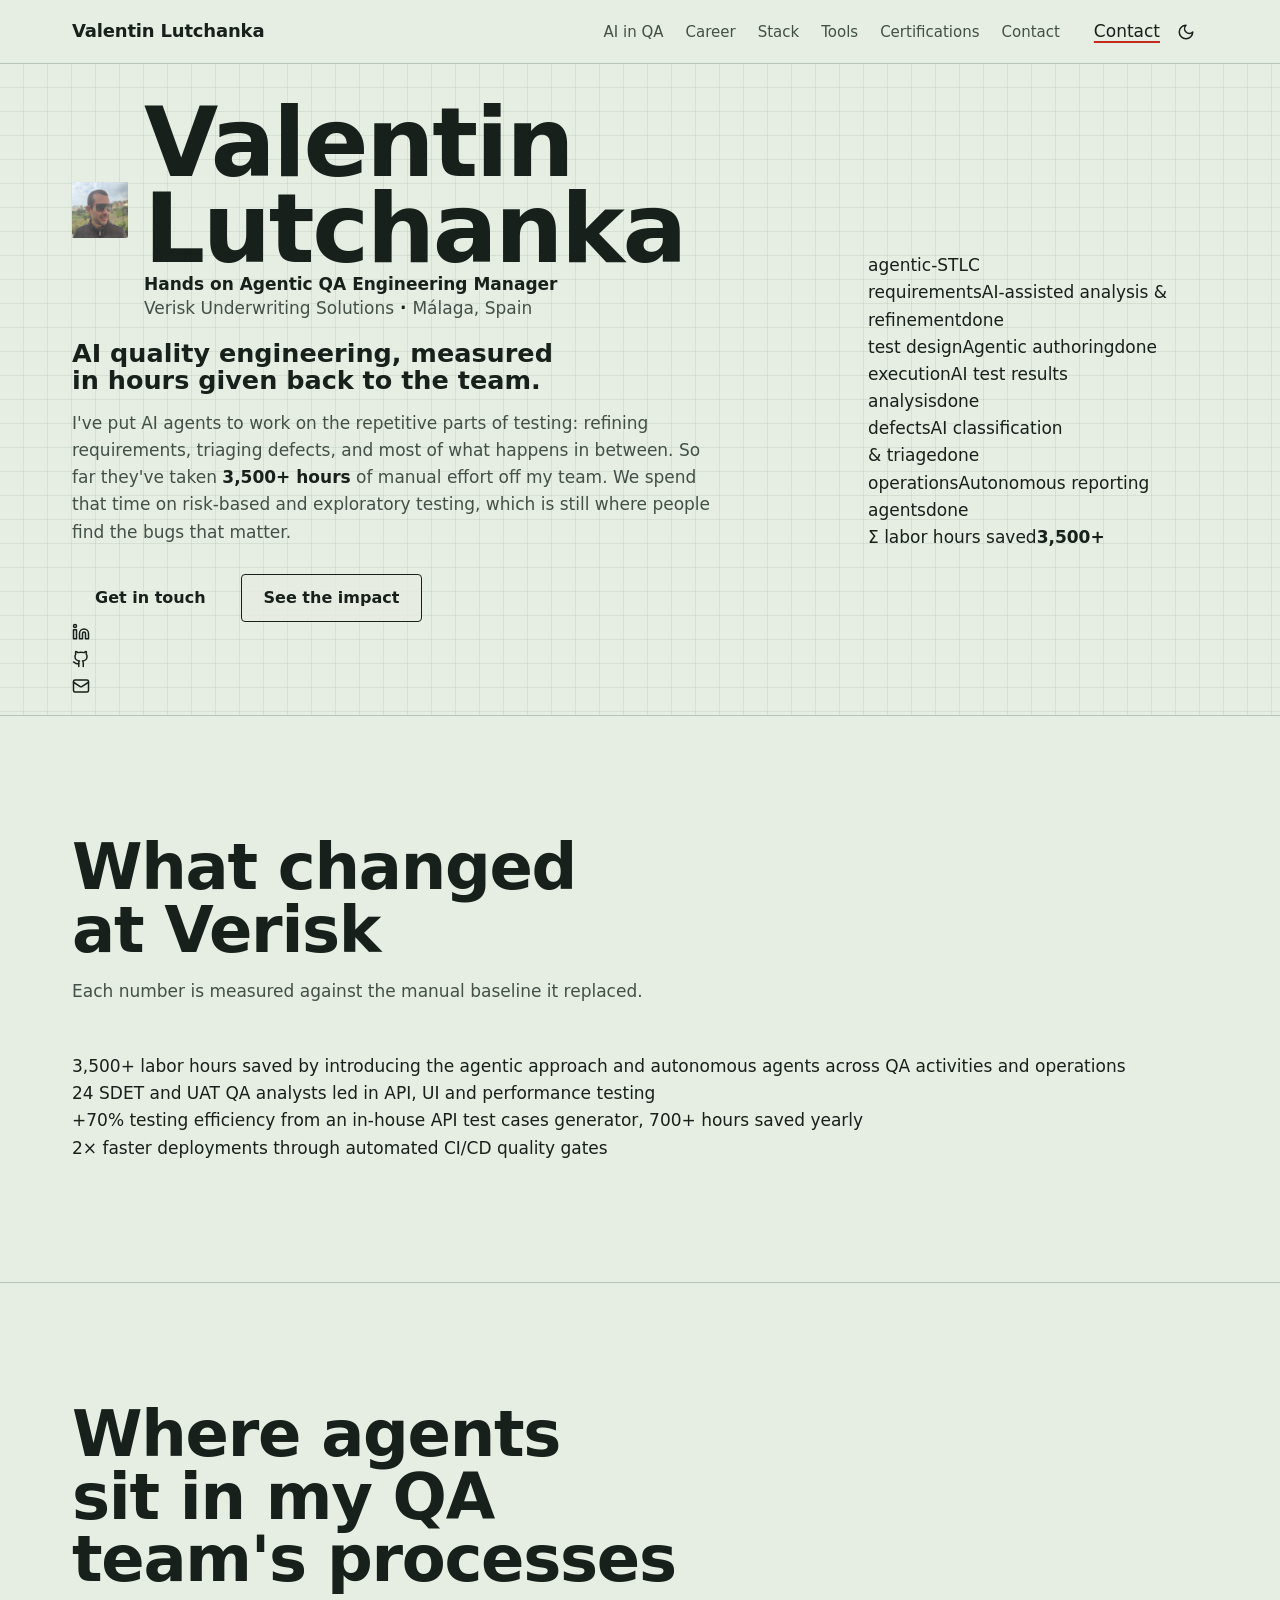
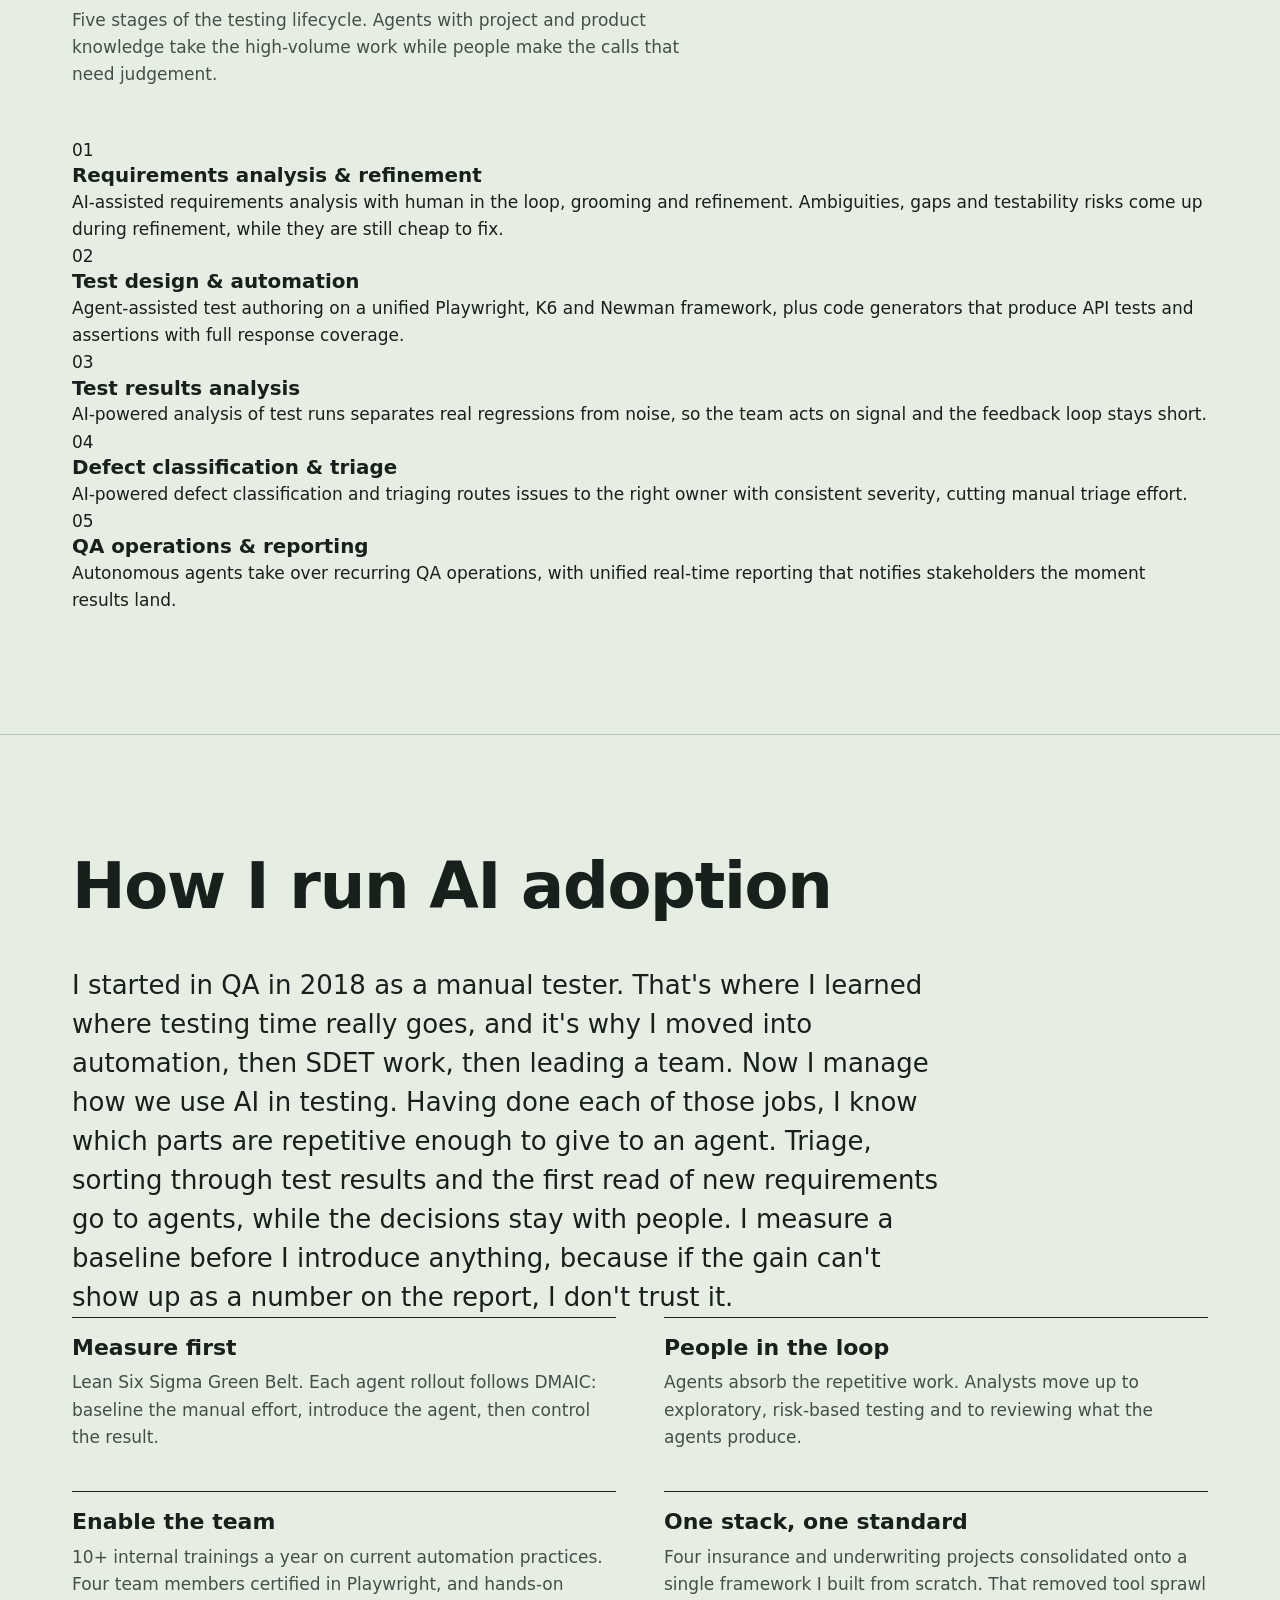
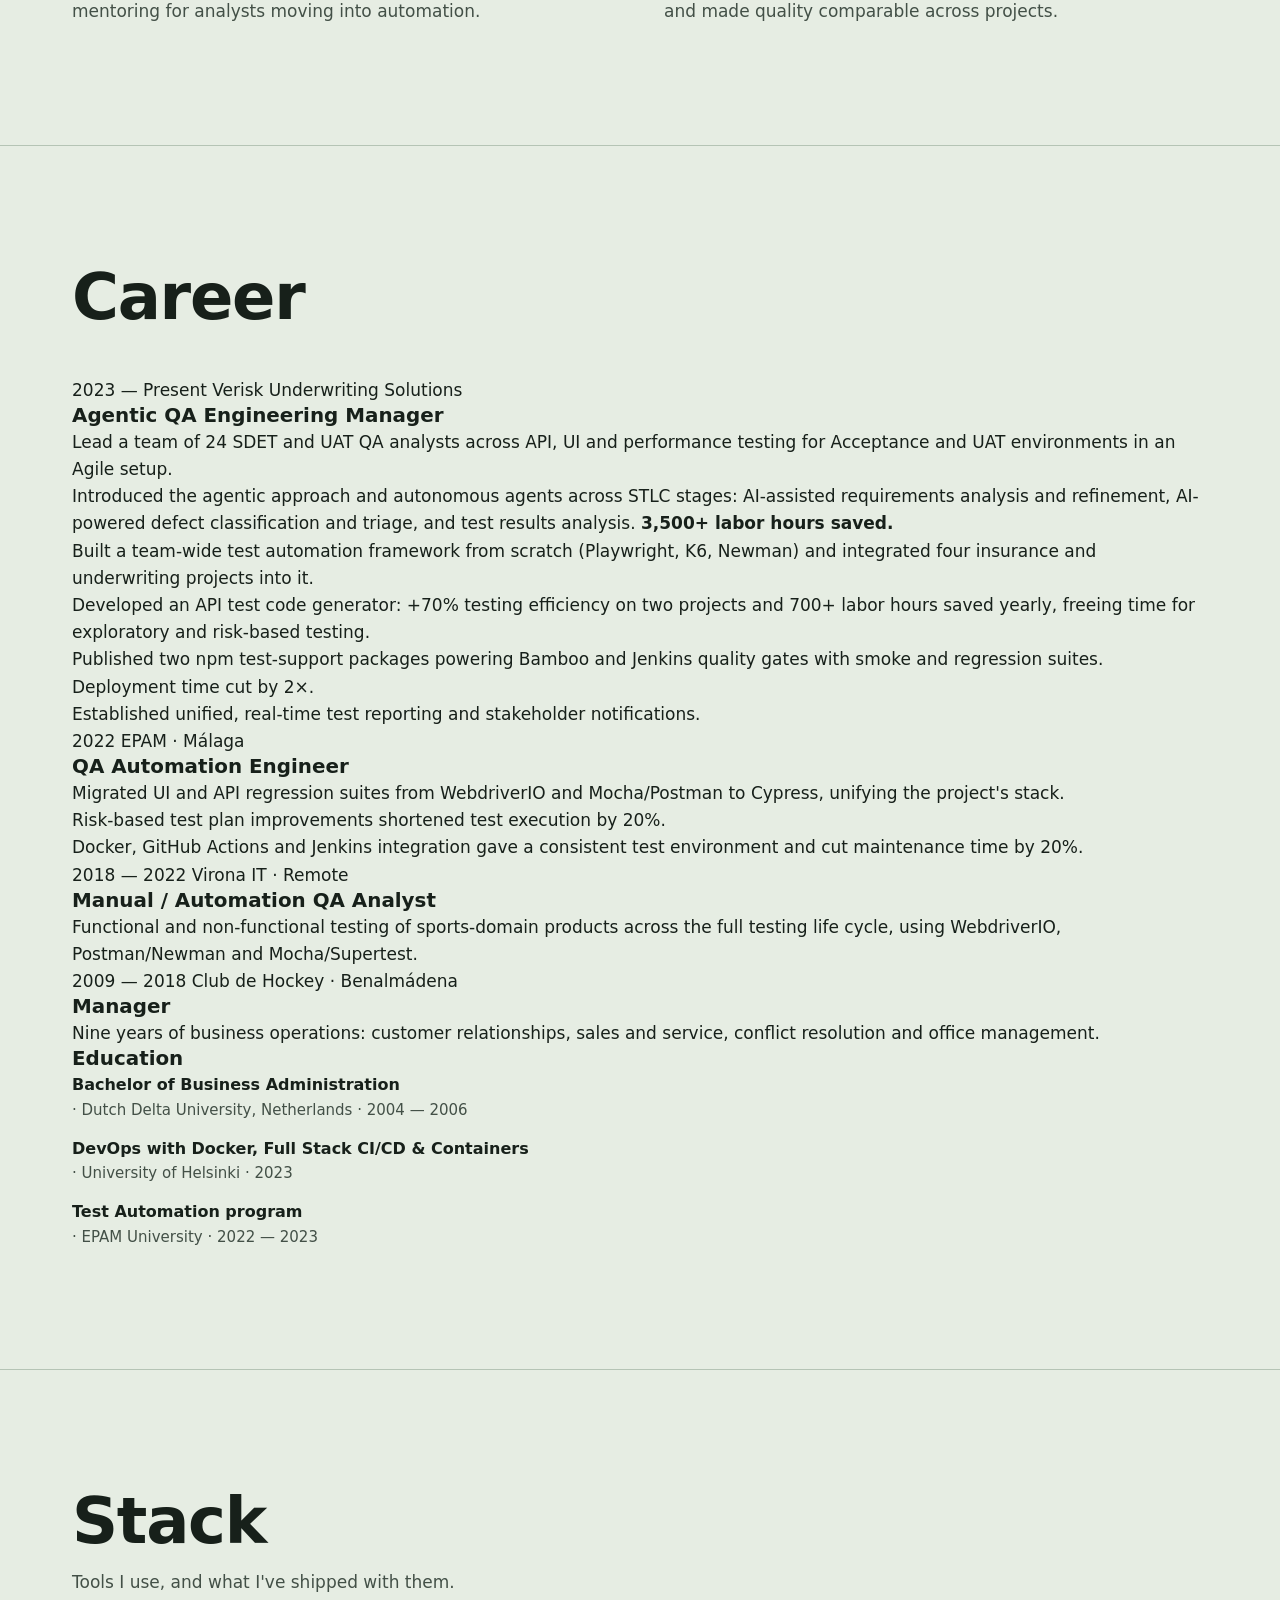
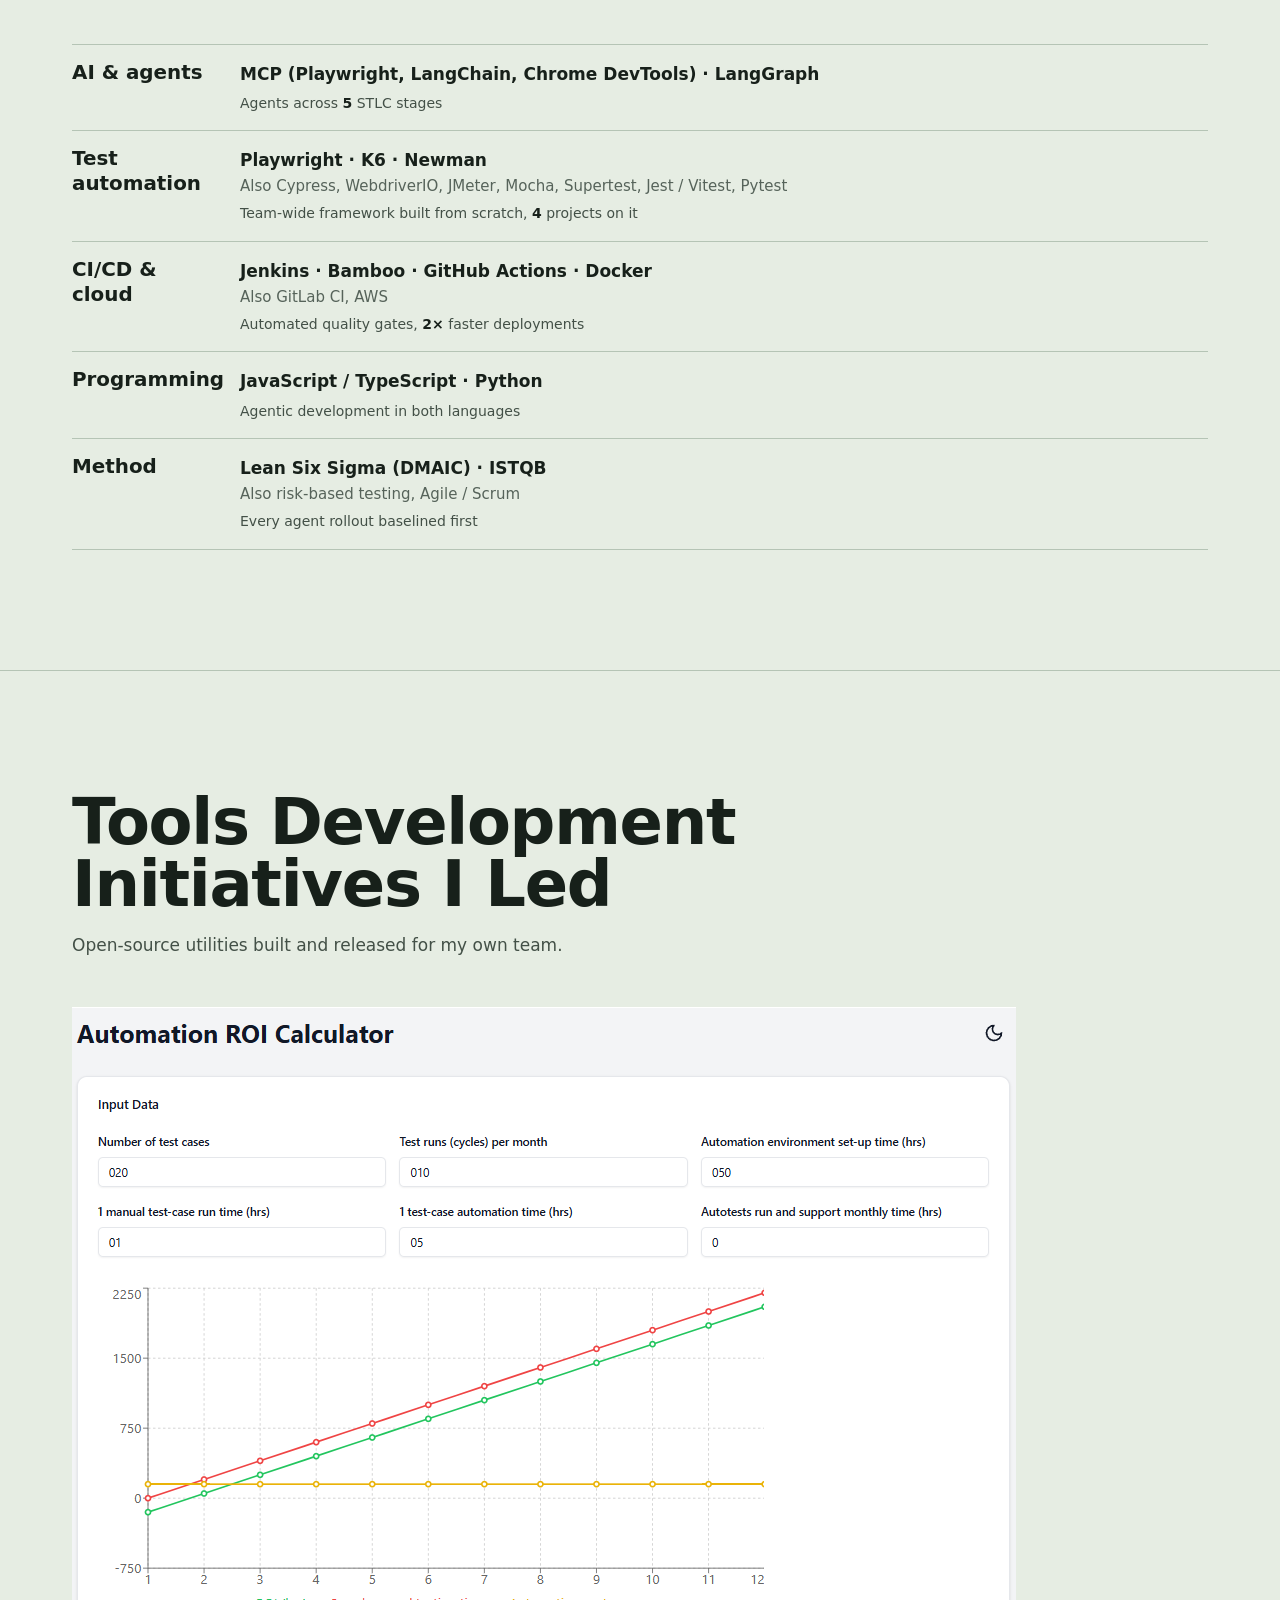
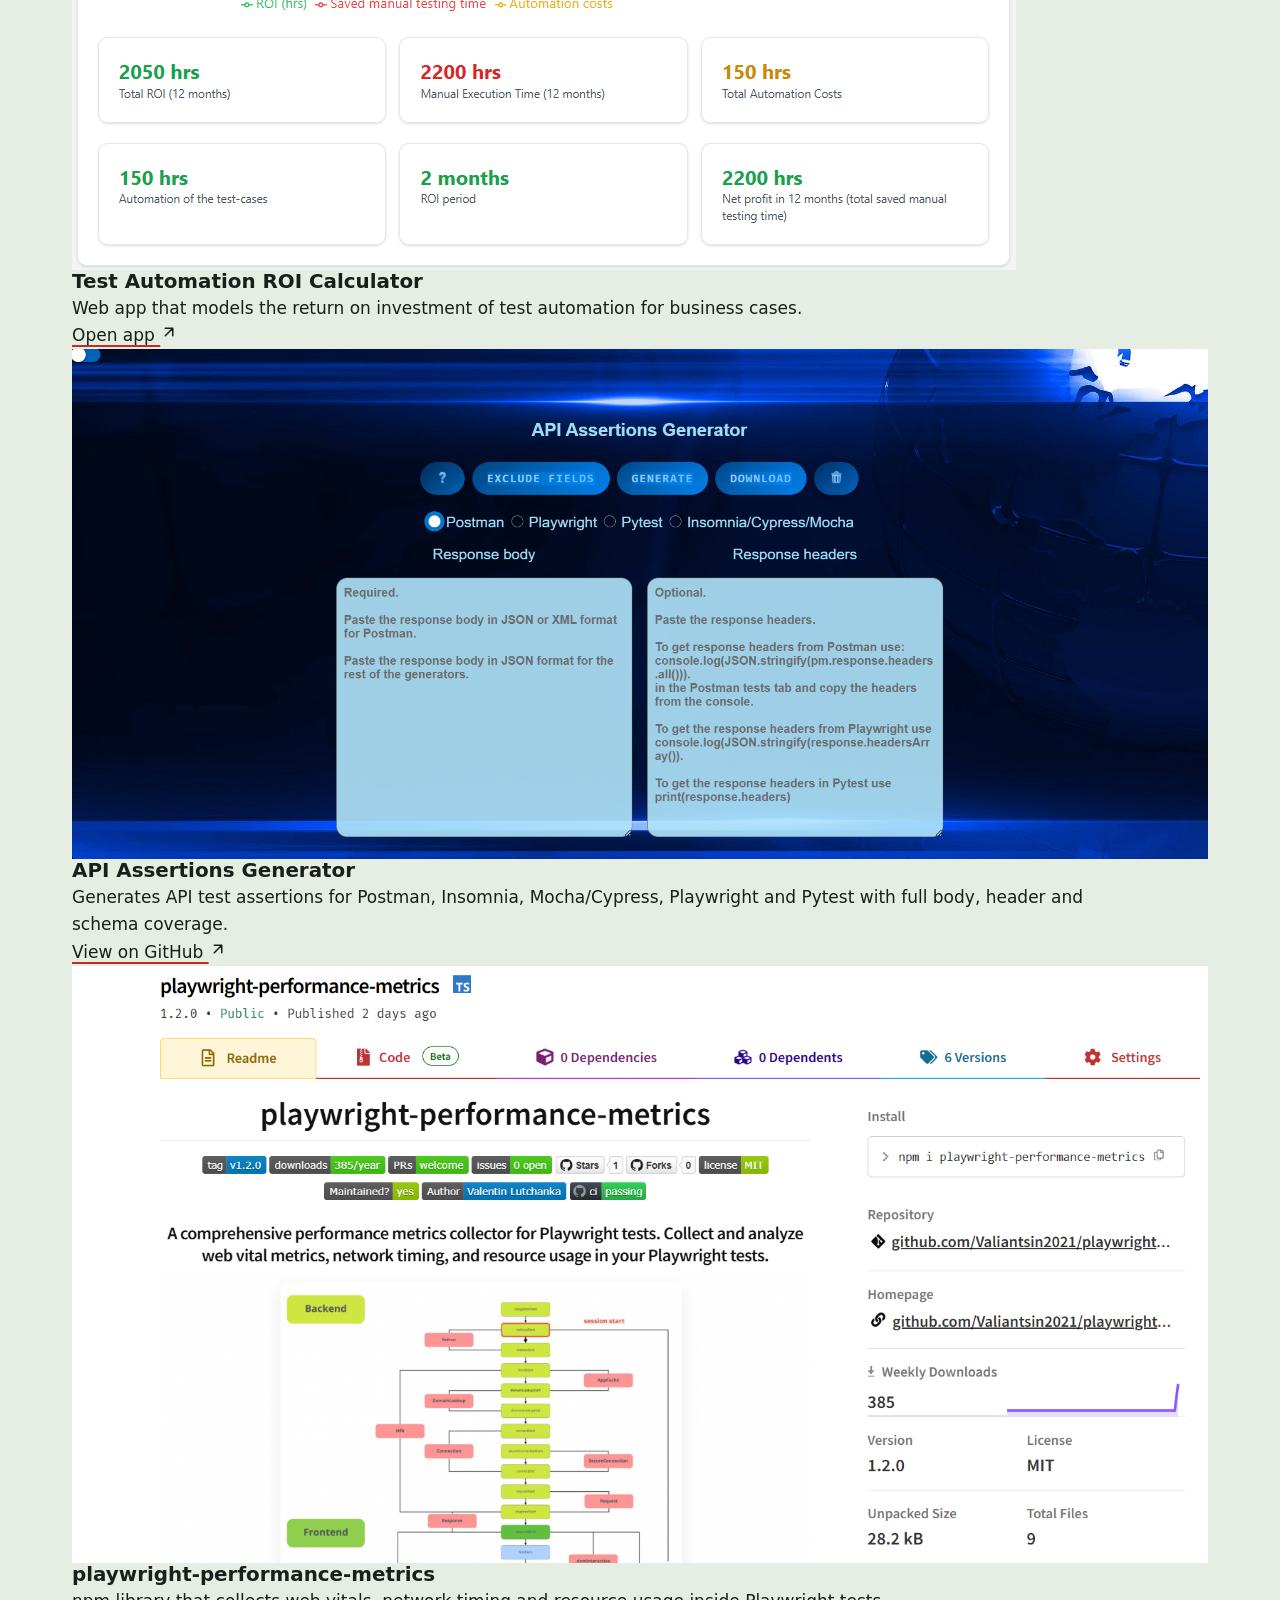
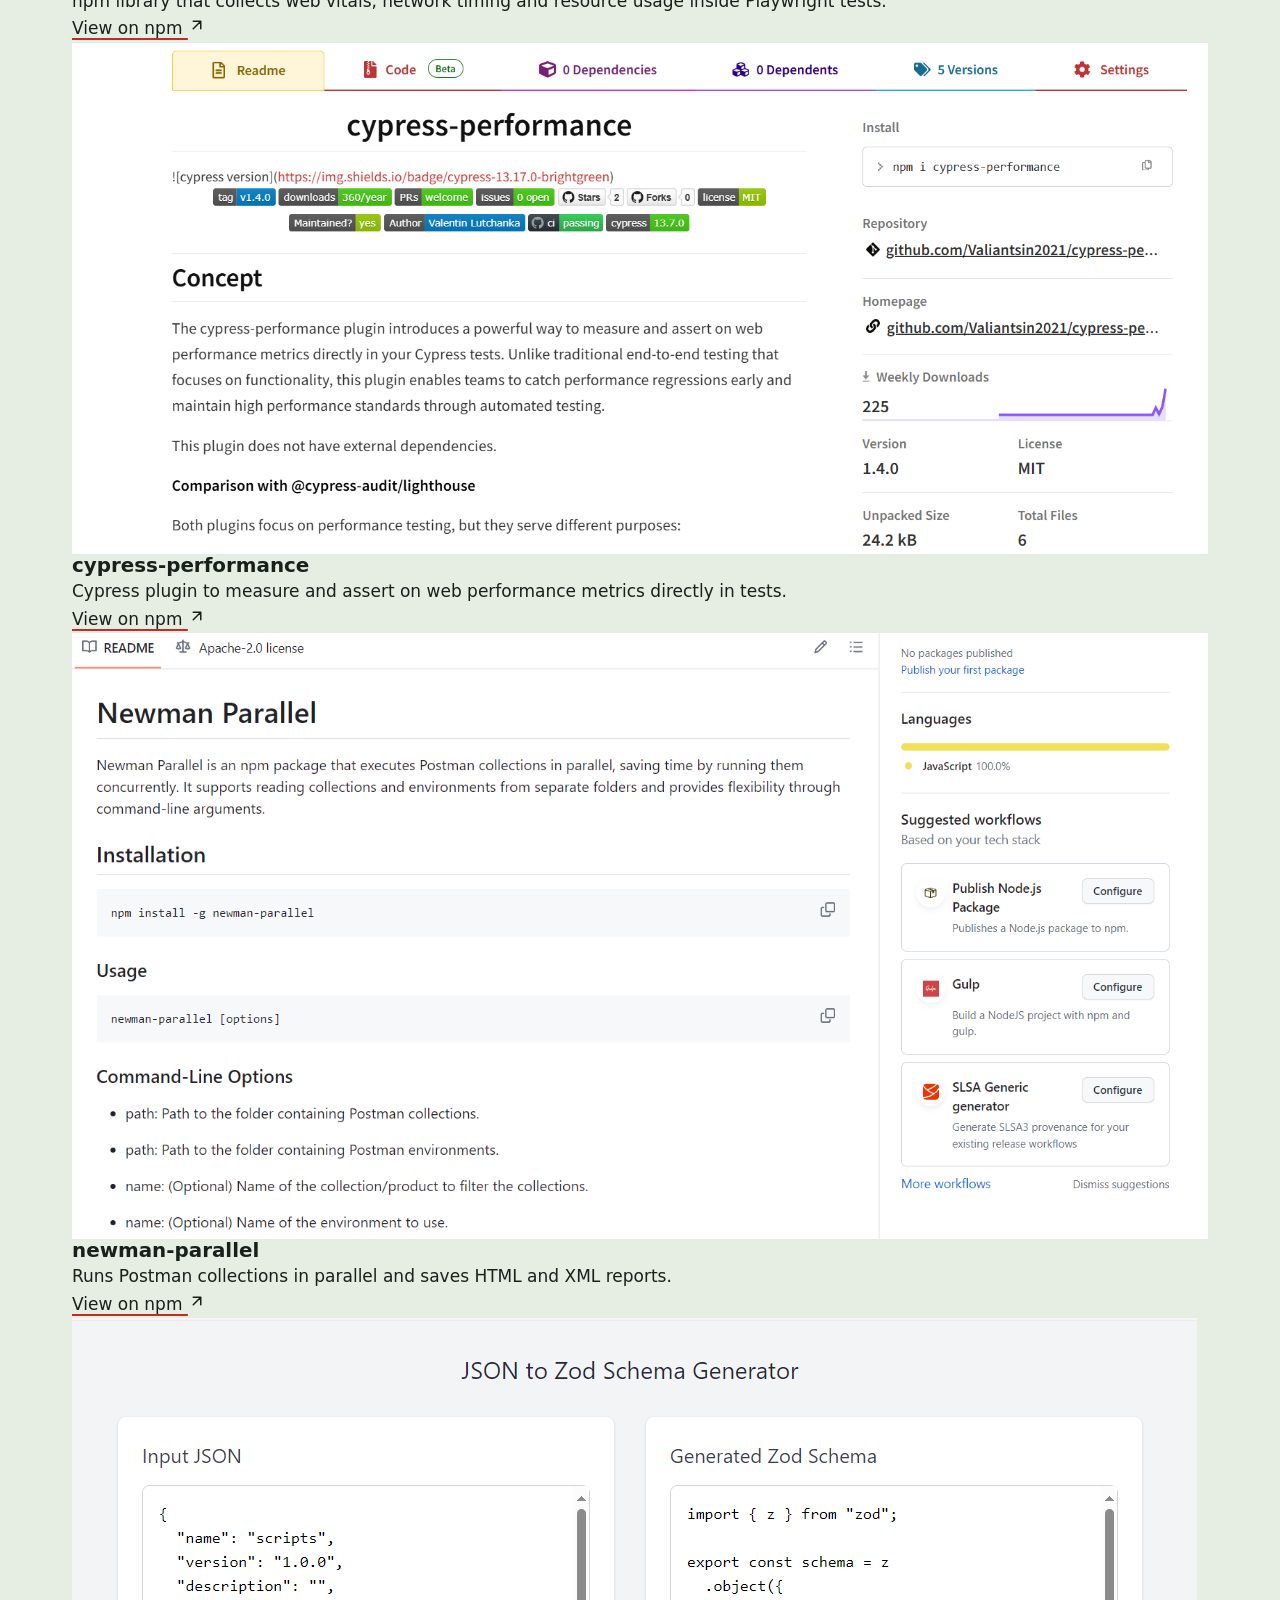
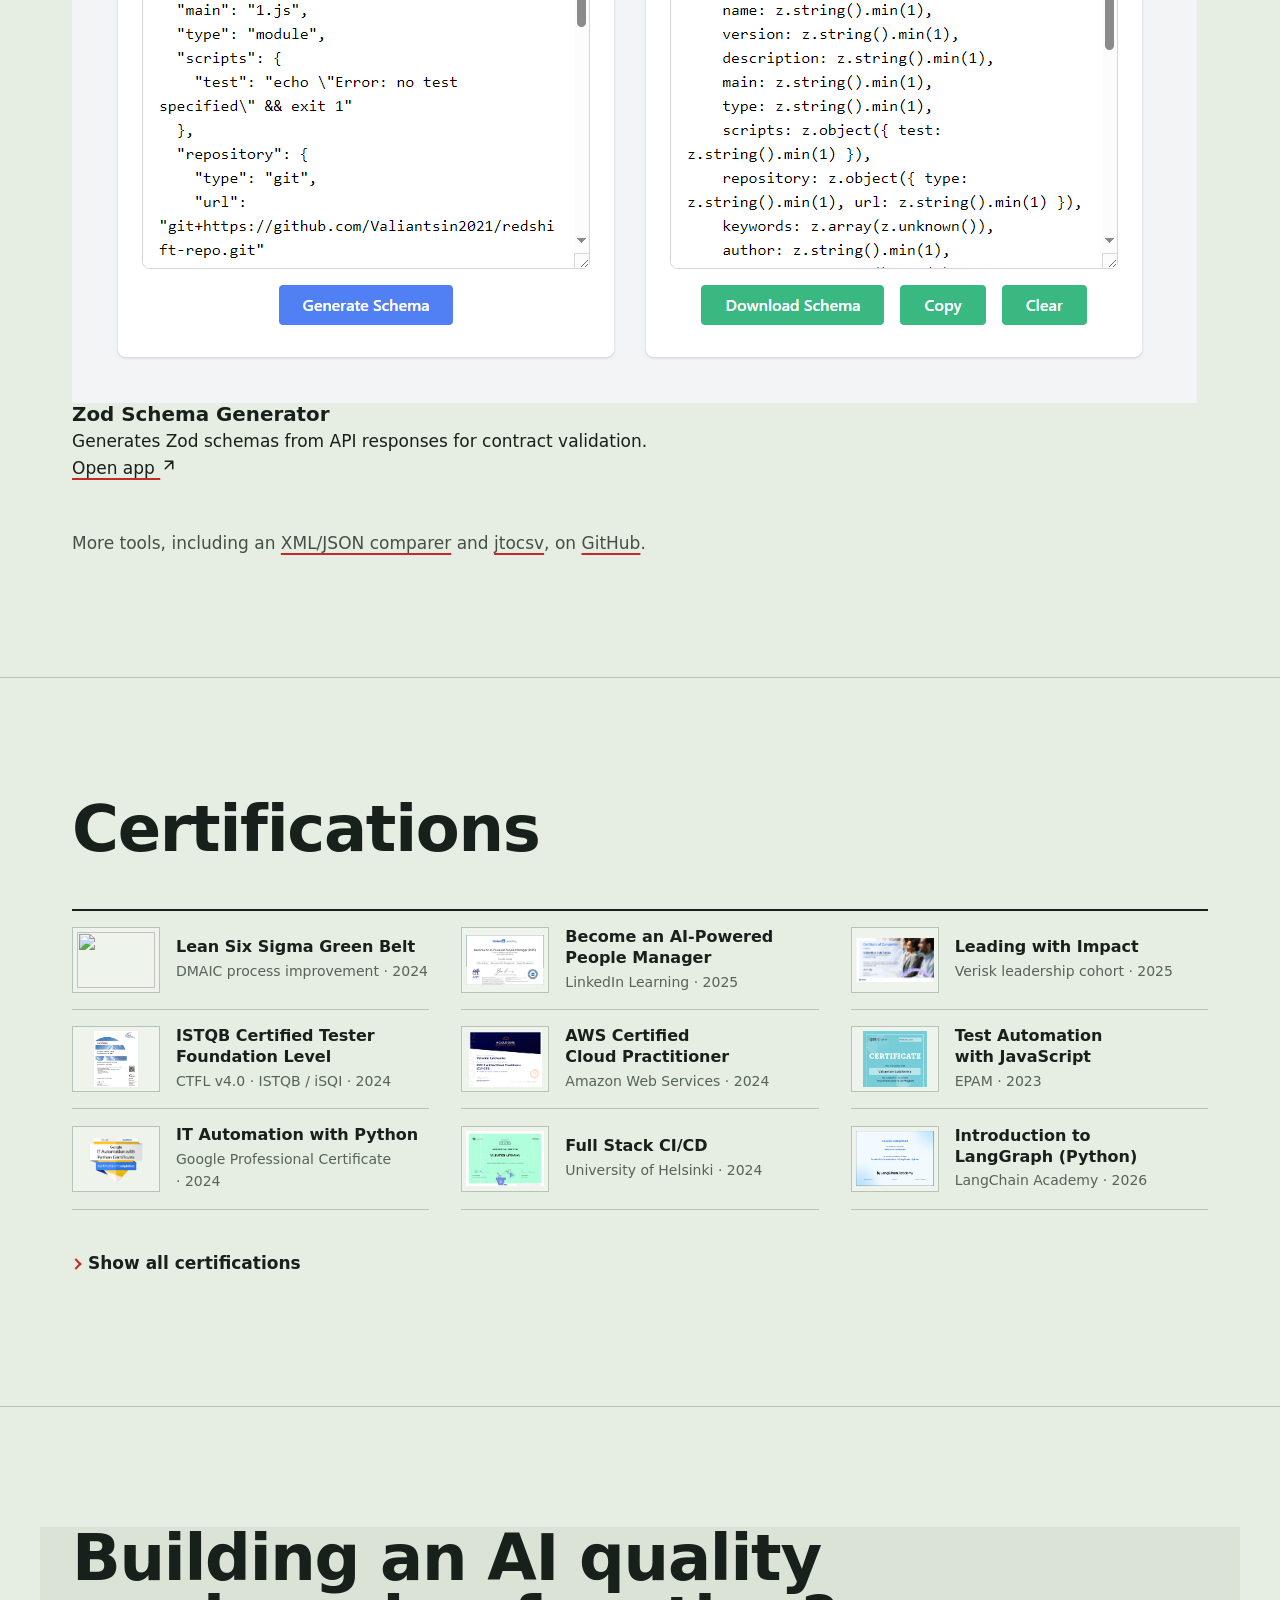
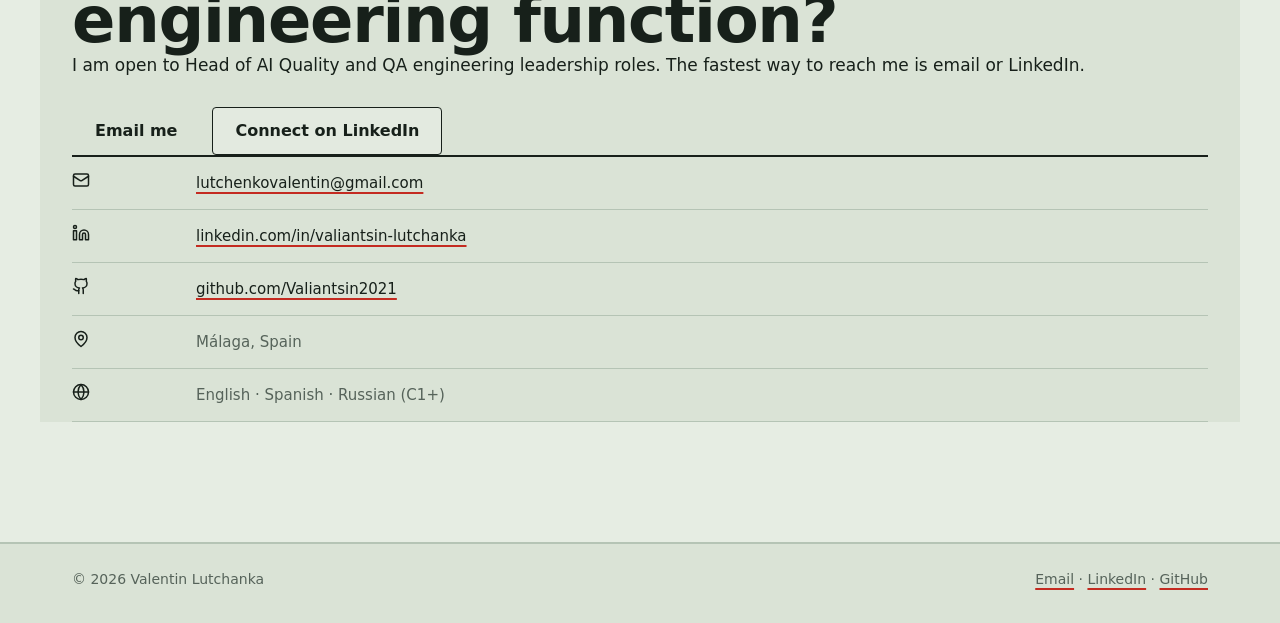
==== commit 7e132849: "feat: remove tautology" ====
--- a/index.html
+++ b/index.html
@@ -1,767 +1,934 @@
-<!DOCTYPE html>
+<!doctype html>
 <html lang="en">
-
-<head>
-  <meta charset="utf-8">
-  <meta name="viewport" content="width=device-width, initial-scale=1">
-
-  <title>Valentin Lutchanka — AI Quality Engineering Leader</title>
-  <meta name="description"
-    content="Agentic QA Engineering Manager. I integrate AI-empowered processes and autonomous agents across every stage of the software testing lifecycle — 3,500+ labor hours saved.">
-  <meta name="author" content="Valentin Lutchanka">
-  <meta name="theme-color" content="#0c0f0d" media="(prefers-color-scheme: dark)">
-  <meta name="theme-color" content="#e6ede3" media="(prefers-color-scheme: light)">
-
-  <meta property="og:type" content="profile">
-  <meta property="og:title" content="Valentin Lutchanka — AI Quality Engineering Leader">
-  <meta property="og:description"
-    content="AI-empowered QA across the full STLC: requirements refinement, defect triage, test results analysis. 3,500+ labor hours saved.">
-  <meta property="og:image" content="https://valiantsin2021.github.io/Portfolio-Valentin/assets/img/profile-img.jpg">
-  <meta property="og:url" content="https://valiantsin2021.github.io/Portfolio-Valentin/">
-
-  <link href="assets/img/favicon.png" rel="icon">
-  <link href="assets/img/favicon.png" rel="apple-touch-icon">
-
-  <link rel="preconnect" href="https://fonts.googleapis.com">
-  <link rel="preconnect" href="https://fonts.gstatic.com" crossorigin>
-  <link
-    href="https://fonts.googleapis.com/css2?family=Archivo:wdth,wght@62..125,100..900&family=Public+Sans:wght@400;500;600;700&display=swap"
-    rel="stylesheet">
-
-  <!-- Apply saved theme before first paint; hold hero entrance until the motion script takes over -->
-  <script>
-    try {
-      var t = localStorage.getItem('theme');
-      if (t === 'light' || t === 'dark') document.documentElement.setAttribute('data-theme', t);
-    } catch (e) { }
-    if (!window.matchMedia('(prefers-reduced-motion: reduce)').matches) {
-      document.documentElement.classList.add('motion');
-      // Safety net: never leave the hero hidden if the motion script fails to load
-      setTimeout(function () { document.documentElement.classList.add('motion-ready'); }, 2500);
-    }
-  </script>
-
-  <link href="assets/css/style.css" rel="stylesheet">
-
-  <script type="application/ld+json">
-  {
-    "@context": "https://schema.org",
-    "@type": "Person",
-    "name": "Valentin Lutchanka",
-    "jobTitle": "Agentic QA Engineering Manager",
-    "address": { "@type": "PostalAddress", "addressLocality": "Málaga", "addressCountry": "ES" },
-    "email": "mailto:lutchenkovalentin@gmail.com",
-    "sameAs": [
-      "https://www.linkedin.com/in/valiantsin-lutchanka/",
-      "https://github.com/Valiantsin2021"
-    ],
-    "knowsAbout": ["AI quality engineering", "Agentic QA", "Test automation", "Lean Six Sigma", "Playwright"]
-  }
-  </script>
-</head>
-
-<body>
-  <!-- Icon sprite (Lucide) -->
-  <svg width="0" height="0" style="position:absolute" aria-hidden="true">
-    <symbol id="i-github" viewBox="0 0 24 24">
-      <path
-        d="M15 22v-4a4.8 4.8 0 0 0-1-3.5c3 0 6-2 6-5.5.08-1.25-.27-2.48-1-3.5.28-1.15.28-2.35 0-3.5 0 0-1 0-3 1.5-2.64-.5-5.36-.5-8 0C6 2 5 2 5 2c-.3 1.15-.3 2.35 0 3.5A5.4 5.4 0 0 0 4 9c0 3.5 3 5.5 6 5.5-.39.49-.68 1.05-.85 1.65-.17.6-.22 1.23-.15 1.85v4" />
-      <path d="M9 18c-4.51 2-5-2-7-2" />
-    </symbol>
-    <symbol id="i-linkedin" viewBox="0 0 24 24">
-      <path d="M16 8a6 6 0 0 1 6 6v7h-4v-7a2 2 0 0 0-4 0v7h-4v-7a6 6 0 0 1 6-6z" />
-      <rect x="2" y="9" width="4" height="12" />
-      <circle cx="4" cy="4" r="2" />
-    </symbol>
-    <symbol id="i-mail" viewBox="0 0 24 24">
-      <rect x="2" y="4" width="20" height="16" rx="2" />
-      <path d="m22 7-8.97 5.7a1.94 1.94 0 0 1-2.06 0L2 7" />
-    </symbol>
-    <symbol id="i-copy" viewBox="0 0 24 24">
-      <rect x="8" y="8" width="14" height="14" rx="2" />
-      <path d="M4 16c-1.1 0-2-.9-2-2V4c0-1.1.9-2 2-2h10c1.1 0 2 .9 2 2" />
-    </symbol>
-    <symbol id="i-check" viewBox="0 0 24 24">
-      <path d="M20 6 9 17l-5-5" />
-    </symbol>
-    <symbol id="i-sun" viewBox="0 0 24 24">
-      <circle cx="12" cy="12" r="4" />
-      <path
-        d="M12 2v2M12 20v2M4.93 4.93l1.41 1.41M17.66 17.66l1.41 1.41M2 12h2M20 12h2M6.34 17.66l-1.41 1.41M19.07 4.93l-1.41 1.41" />
-    </symbol>
-    <symbol id="i-moon" viewBox="0 0 24 24">
-      <path d="M12 3a6 6 0 0 0 9 9 9 9 0 1 1-9-9Z" />
-    </symbol>
-    <symbol id="i-menu" viewBox="0 0 24 24">
-      <path d="M4 6h16M4 12h16M4 18h16" />
-    </symbol>
-    <symbol id="i-x" viewBox="0 0 24 24">
-      <path d="M18 6 6 18M6 6l12 12" />
-    </symbol>
-    <symbol id="i-arrow" viewBox="0 0 24 24">
-      <path d="M7 7h10v10M7 17 17 7" />
-    </symbol>
-  </svg>
-
-  <a class="skip-link" href="#main">Skip to content</a>
-
-  <!-- ======= Header ======= -->
-  <header class="site-header">
-    <div class="container header-inner">
-      <a href="#top" class="brand">
-        <svg class="brand-watch" viewBox="0 0 32 32" aria-hidden="true">
-          <circle cx="16" cy="18" r="11" class="bw-face" />
-          <path d="M13 4h6M16 4v3" class="bw-crown" />
-          <line x1="16" y1="18" x2="16" y2="9.5" class="bw-hand" />
-          <circle cx="16" cy="18" r="1.6" class="bw-pin" />
-        </svg>
-        <span>Valentin Lutchanka</span>
-      </a>
-
-      <nav id="site-nav" class="site-nav" aria-label="Primary">
-        <ul>
-          <li><a href="#impact"><kbd>1</kbd>Impact</a></li>
-          <li><a href="#stlc"><kbd>2</kbd>AI in QA</a></li>
-          <li><a href="#method"><kbd>3</kbd>Method</a></li>
-          <li><a href="#career"><kbd>4</kbd>Career</a></li>
-          <li><a href="#tools"><kbd>5</kbd>Tools</a></li>
-          <li><a href="#credentials"><kbd>6</kbd>Certifications</a></li>
-        </ul>
-      </nav>
-
-      <div class="header-actions">
-        <a href="#contact" class="btn btn-signal btn-sm">Contact</a>
-        <button type="button" class="icon-btn theme-toggle" aria-label="Switch color theme">
-          <svg class="icon icon-sun" aria-hidden="true">
-            <use href="#i-sun" />
-          </svg>
-          <svg class="icon icon-moon" aria-hidden="true">
-            <use href="#i-moon" />
-          </svg>
-        </button>
-        <button type="button" class="icon-btn nav-toggle" aria-label="Open menu" aria-expanded="false"
-          aria-controls="site-nav">
-          <svg class="icon icon-open" aria-hidden="true">
-            <use href="#i-menu" />
-          </svg>
-          <svg class="icon icon-close" aria-hidden="true">
+  <head>
+    <meta charset="utf-8" />
+    <meta name="viewport" content="width=device-width, initial-scale=1" />
+
+    <title>Valentin Lutchanka — AI Quality Engineering Leader</title>
+    <meta
+      name="description"
+      content="Agentic QA Engineering Manager. I integrate AI-empowered processes and autonomous agents across every stage of the software testing lifecycle — 3,500+ labor hours saved."
+    />
+    <meta name="author" content="Valentin Lutchanka" />
+    <meta name="theme-color" content="#0b1120" media="(prefers-color-scheme: dark)" />
+    <meta name="theme-color" content="#f8fafc" media="(prefers-color-scheme: light)" />
+
+    <meta property="og:type" content="profile" />
+    <meta property="og:title" content="Valentin Lutchanka — AI Quality Engineering Leader" />
+    <meta
+      property="og:description"
+      content="AI-empowered QA across the full STLC: requirements refinement, defect triage, test results analysis. 3,500+ labor hours saved."
+    />
+    <meta property="og:image" content="https://valiantsin2021.github.io/Portfolio-Valentin/assets/img/profile-img.jpg" />
+    <meta property="og:url" content="https://valiantsin2021.github.io/Portfolio-Valentin/" />
+
+    <link href="assets/img/favicon.png" rel="icon" />
+    <link href="assets/img/favicon.png" rel="apple-touch-icon" />
+
+    <link rel="preconnect" href="https://fonts.googleapis.com" />
+    <link rel="preconnect" href="https://fonts.gstatic.com" crossorigin />
+    <link
+      href="https://fonts.googleapis.com/css2?family=IBM+Plex+Mono:wght@400;500&family=IBM+Plex+Sans:wght@400;500;600;700&display=swap"
+      rel="stylesheet"
+    />
+
+    <!-- Apply saved theme before first paint to avoid a flash -->
+    <script>
+      try {
+        var t = localStorage.getItem('theme')
+        if (t === 'light' || t === 'dark') document.documentElement.setAttribute('data-theme', t)
+      } catch (e) {}
+    </script>
+
+    <link href="assets/css/style.css" rel="stylesheet" />
+
+    <script type="application/ld+json">
+      {
+        "@context": "https://schema.org",
+        "@type": "Person",
+        "name": "Valentin Lutchanka",
+        "jobTitle": "Agentic QA Engineering Manager",
+        "address": { "@type": "PostalAddress", "addressLocality": "Málaga", "addressCountry": "ES" },
+        "email": "mailto:lutchenkovalentin@gmail.com",
+        "sameAs": ["https://www.linkedin.com/in/valiantsin-lutchanka/", "https://github.com/Valiantsin2021"],
+        "knowsAbout": ["AI quality engineering", "Agentic QA", "Test automation", "Lean Six Sigma", "Playwright"]
+      }
+    </script>
+  </head>
+
+  <body>
+    <!-- Icon sprite (Lucide) -->
+    <svg width="0" height="0" style="position: absolute" aria-hidden="true">
+      <symbol id="i-github" viewBox="0 0 24 24">
+        <path
+          d="M15 22v-4a4.8 4.8 0 0 0-1-3.5c3 0 6-2 6-5.5.08-1.25-.27-2.48-1-3.5.28-1.15.28-2.35 0-3.5 0 0-1 0-3 1.5-2.64-.5-5.36-.5-8 0C6 2 5 2 5 2c-.3 1.15-.3 2.35 0 3.5A5.4 5.4 0 0 0 4 9c0 3.5 3 5.5 6 5.5-.39.49-.68 1.05-.85 1.65-.17.6-.22 1.23-.15 1.85v4"
+        />
+        <path d="M9 18c-4.51 2-5-2-7-2" />
+      </symbol>
+      <symbol id="i-linkedin" viewBox="0 0 24 24">
+        <path d="M16 8a6 6 0 0 1 6 6v7h-4v-7a2 2 0 0 0-4 0v7h-4v-7a6 6 0 0 1 6-6z" />
+        <rect x="2" y="9" width="4" height="12" />
+        <circle cx="4" cy="4" r="2" />
+      </symbol>
+      <symbol id="i-mail" viewBox="0 0 24 24">
+        <rect x="2" y="4" width="20" height="16" rx="2" />
+        <path d="m22 7-8.97 5.7a1.94 1.94 0 0 1-2.06 0L2 7" />
+      </symbol>
+      <symbol id="i-link" viewBox="0 0 24 24">
+        <path d="M10 13a5 5 0 0 0 7.54.54l3-3a5 5 0 0 0-7.07-7.07l-1.72 1.71" />
+        <path d="M14 11a5 5 0 0 0-7.54-.54l-3 3a5 5 0 0 0 7.07 7.07l1.71-1.71" />
+      </symbol>
+      <symbol id="i-pin" viewBox="0 0 24 24">
+        <path d="M20 10c0 6-8 12-8 12s-8-6-8-12a8 8 0 0 1 16 0Z" />
+        <circle cx="12" cy="10" r="3" />
+      </symbol>
+      <symbol id="i-globe" viewBox="0 0 24 24">
+        <circle cx="12" cy="12" r="10" />
+        <path d="M2 12h20M12 2a15.3 15.3 0 0 1 4 10 15.3 15.3 0 0 1-4 10 15.3 15.3 0 0 1-4-10 15.3 15.3 0 0 1 4-10Z" />
+      </symbol>
+      <symbol id="i-sun" viewBox="0 0 24 24">
+        <circle cx="12" cy="12" r="4" />
+        <path d="M12 2v2M12 20v2M4.93 4.93l1.41 1.41M17.66 17.66l1.41 1.41M2 12h2M20 12h2M6.34 17.66l-1.41 1.41M19.07 4.93l-1.41 1.41" />
+      </symbol>
+      <symbol id="i-moon" viewBox="0 0 24 24">
+        <path d="M12 3a6 6 0 0 0 9 9 9 9 0 1 1-9-9Z" />
+      </symbol>
+      <symbol id="i-menu" viewBox="0 0 24 24">
+        <path d="M4 6h16M4 12h16M4 18h16" />
+      </symbol>
+      <symbol id="i-x" viewBox="0 0 24 24">
+        <path d="M18 6 6 18M6 6l12 12" />
+      </symbol>
+      <symbol id="i-arrow" viewBox="0 0 24 24">
+        <path d="M7 7h10v10M7 17 17 7" />
+      </symbol>
+    </svg>
+
+    <a class="skip-link" href="#main">Skip to content</a>
+
+    <!-- ======= Header ======= -->
+    <header class="site-header">
+      <div class="container header-inner">
+        <a href="#top" class="brand">Valentin Lutchanka</a>
+
+        <nav id="site-nav" class="site-nav" aria-label="Primary">
+          <ul>
+            <li><a href="#stlc">AI in QA</a></li>
+            <li><a href="#experience">Career</a></li>
+            <li><a href="#toolkit">Stack</a></li>
+            <li><a href="#open-source">Tools</a></li>
+            <li><a href="#credentials">Certifications</a></li>
+            <li class="nav-cta-item"><a href="#contact" class="nav-cta">Contact</a></li>
+          </ul>
+        </nav>
+
+        <div class="header-actions">
+          <a href="#contact" class="header-cta">Contact</a>
+          <button type="button" class="icon-btn theme-toggle" aria-label="Switch color theme">
+            <svg class="icon icon-sun" aria-hidden="true">
+              <use href="#i-sun" />
+            </svg>
+            <svg class="icon icon-moon" aria-hidden="true">
+              <use href="#i-moon" />
+            </svg>
+          </button>
+          <button type="button" class="icon-btn nav-toggle" aria-label="Open menu" aria-expanded="false" aria-controls="site-nav">
+            <svg class="icon icon-open" aria-hidden="true">
+              <use href="#i-menu" />
+            </svg>
+            <svg class="icon icon-close" aria-hidden="true">
+              <use href="#i-x" />
+            </svg>
+          </button>
+        </div>
+      </div>
+    </header>
+
+    <main id="main">
+      <!-- ======= Hero ======= -->
+      <section id="top" class="hero">
+        <div class="container hero-grid">
+          <div class="hero-copy">
+            <div class="hero-id">
+              <img src="assets/img/profile-img.jpg" alt="Portrait of Valentin Lutchanka" class="avatar" width="56" height="56" />
+              <div>
+                <p class="hero-name">Valentin Lutchanka</p>
+                <p class="hero-role">Hands on Agentic QA Engineering Manager</p>
+                <p class="hero-role"><span>Verisk Underwriting Solutions</span> · <span>Málaga, Spain</span></p>
+              </div>
+            </div>
+
+            <h1>AI quality engineering, measured in hours given back to the team.</h1>
+            <p class="lead">
+              I've put AI agents to work on the repetitive parts of testing: refining requirements, triaging defects, and most of what happens in
+              between. So far they've taken <strong>3,500+ hours</strong> of manual effort off my team. We spend that time on risk-based and
+              exploratory testing, which is still where people find the bugs that matter.
+            </p>
+
+            <div class="hero-ctas">
+              <a href="#contact" class="btn btn-primary">Get in touch</a>
+              <a href="#impact" class="btn btn-ghost">See the impact</a>
+            </div>
+
+            <ul class="hero-social" aria-label="Profiles">
+              <li>
+                <a href="https://www.linkedin.com/in/valiantsin-lutchanka/" target="_blank" rel="noopener" aria-label="LinkedIn"
+                  ><svg class="icon" aria-hidden="true">
+                    <use href="#i-linkedin" /></svg
+                ></a>
+              </li>
+              <li>
+                <a href="https://github.com/Valiantsin2021" target="_blank" rel="noopener" aria-label="GitHub"
+                  ><svg class="icon" aria-hidden="true">
+                    <use href="#i-github" /></svg
+                ></a>
+              </li>
+              <li>
+                <a href="mailto:lutchenkovalentin@gmail.com" aria-label="Email"
+                  ><svg class="icon" aria-hidden="true">
+                    <use href="#i-mail" /></svg
+                ></a>
+              </li>
+            </ul>
+          </div>
+
+          <figure class="pipeline" aria-label="Where AI works in my testing lifecycle">
+            <div class="pipeline-bar">
+              <span class="pipeline-title">agentic-STLC</span>
+              <button type="button" class="pipeline-rerun" hidden>re-run</button>
+            </div>
+            <ol class="pipeline-list">
+              <li>
+                <span class="stage">requirements</span><span class="task">AI-assisted analysis &amp; refinement</span><span class="status">done</span>
+              </li>
+              <li><span class="stage">test design</span><span class="task">Agentic authoring</span><span class="status">done</span></li>
+              <li><span class="stage">execution</span><span class="task">AI test results analysis</span><span class="status">done</span></li>
+              <li><span class="stage">defects</span><span class="task">AI classification &amp; triage</span><span class="status">done</span></li>
+              <li><span class="stage">operations</span><span class="task">Autonomous reporting agents</span><span class="status">done</span></li>
+            </ol>
+            <figcaption class="pipeline-foot"><span>Σ labor hours saved</span><strong>3,500+</strong></figcaption>
+          </figure>
+        </div>
+      </section>
+
+      <!-- ======= Impact ======= -->
+      <section id="impact" class="section section-tight">
+        <div class="container">
+          <header class="section-head">
+            <h2>What changed at Verisk</h2>
+            <p>Each number is measured against the manual baseline it replaced.</p>
+          </header>
+
+          <ul class="metrics">
+            <li class="metric">
+              <span class="metric-value">3,500+</span>
+              <span class="metric-label"
+                >labor hours saved by introducing the agentic approach and autonomous agents across QA activities and operations</span
+              >
+            </li>
+            <li class="metric">
+              <span class="metric-value">24</span>
+              <span class="metric-label">SDET and UAT QA analysts led in API, UI and performance testing</span>
+            </li>
+            <li class="metric">
+              <span class="metric-value">+70%</span>
+              <span class="metric-label">testing efficiency from an in-house API test cases generator, 700+ hours saved yearly</span>
+            </li>
+            <li class="metric">
+              <span class="metric-value">2×</span>
+              <span class="metric-label">faster deployments through automated CI/CD quality gates</span>
+            </li>
+          </ul>
+        </div>
+      </section>
+
+      <!-- ======= AI across STLC ======= -->
+      <section id="stlc" class="section section-alt">
+        <div class="container">
+          <header class="section-head">
+            <h2>Where agents sit in my QA team's processes</h2>
+            <p>
+              Five stages of the testing lifecycle. Agents with project and product knowledge take the high-volume work while people make the calls
+              that need judgement.
+            </p>
+          </header>
+
+          <ol class="stages">
+            <li class="stage-card">
+              <span class="stage-num">01</span>
+              <h3>Requirements analysis &amp; refinement</h3>
+              <p>
+                AI-assisted requirements analysis with human in the loop, grooming and refinement. Ambiguities, gaps and testability risks come up
+                during refinement, while they are still cheap to fix.
+              </p>
+            </li>
+            <li class="stage-card">
+              <span class="stage-num">02</span>
+              <h3>Test design &amp; automation</h3>
+              <p>
+                Agent-assisted test authoring on a unified Playwright, K6 and Newman framework, plus code generators that produce API tests and
+                assertions with full response coverage.
+              </p>
+            </li>
+            <li class="stage-card">
+              <span class="stage-num">03</span>
+              <h3>Test results analysis</h3>
+              <p>
+                AI-powered analysis of test runs separates real regressions from noise, so the team acts on signal and the feedback loop stays short.
+              </p>
+            </li>
+            <li class="stage-card">
+              <span class="stage-num">04</span>
+              <h3>Defect classification &amp; triage</h3>
+              <p>
+                AI-powered defect classification and triaging routes issues to the right owner with consistent severity, cutting manual triage effort.
+              </p>
+            </li>
+            <li class="stage-card">
+              <span class="stage-num">05</span>
+              <h3>QA operations &amp; reporting</h3>
+              <p>
+                Autonomous agents take over recurring QA operations, with unified real-time reporting that notifies stakeholders the moment results
+                land.
+              </p>
+            </li>
+          </ol>
+        </div>
+      </section>
+
+      <!-- ======= Leadership ======= -->
+      <section id="leadership" class="section" data-nav="stlc">
+        <div class="container">
+          <header class="section-head">
+            <h2>How I run AI adoption</h2>
+          </header>
+
+          <div class="view">
+            <p>
+              I started in QA in 2018 as a manual tester. That's where I learned where testing time really goes, and it's why I moved into automation,
+              then SDET work, then leading a team. Now I manage how we use AI in testing. Having done each of those jobs, I know which parts are
+              repetitive enough to give to an agent. Triage, sorting through test results and the first read of new requirements go to agents, while
+              the decisions stay with people. I measure a baseline before I introduce anything, because if the gain can't show up as a number on the
+              report, I don't trust it.
+            </p>
+          </div>
+
+          <div class="principles">
+            <article class="principle">
+              <h3>Measure first</h3>
+              <p>
+                Lean Six Sigma Green Belt. Each agent rollout follows DMAIC: baseline the manual effort, introduce the agent, then control the result.
+              </p>
+            </article>
+            <article class="principle">
+              <h3>People in the loop</h3>
+              <p>Agents absorb the repetitive work. Analysts move up to exploratory, risk-based testing and to reviewing what the agents produce.</p>
+            </article>
+            <article class="principle">
+              <h3>Enable the team</h3>
+              <p>
+                10+ internal trainings a year on current automation practices. Four team members certified in Playwright, and hands-on mentoring for
+                analysts moving into automation.
+              </p>
+            </article>
+            <article class="principle">
+              <h3>One stack, one standard</h3>
+              <p>
+                Four insurance and underwriting projects consolidated onto a single framework I built from scratch. That removed tool sprawl and made
+                quality comparable across projects.
+              </p>
+            </article>
+          </div>
+        </div>
+      </section>
+
+      <!-- ======= Experience ======= -->
+      <section id="experience" class="section section-alt">
+        <div class="container">
+          <header class="section-head">
+            <h2>Career</h2>
+          </header>
+
+          <ol class="timeline">
+            <li class="role">
+              <div class="role-meta">
+                <span class="role-dates">2023 — Present</span>
+                <span class="role-org">Verisk Underwriting Solutions</span>
+              </div>
+              <div class="role-body">
+                <h3>Agentic QA Engineering Manager</h3>
+                <ul>
+                  <li>
+                    Lead a team of 24 SDET and UAT QA analysts across API, UI and performance testing for Acceptance and UAT environments in an Agile
+                    setup.
+                  </li>
+                  <li>
+                    Introduced the agentic approach and autonomous agents across STLC stages: AI-assisted requirements analysis and refinement,
+                    AI-powered defect classification and triage, and test results analysis. <strong>3,500+ labor hours saved.</strong>
+                  </li>
+                  <li>
+                    Built a team-wide test automation framework from scratch (Playwright, K6, Newman) and integrated four insurance and underwriting
+                    projects into it.
+                  </li>
+                  <li>
+                    Developed an API test code generator: +70% testing efficiency on two projects and 700+ labor hours saved yearly, freeing time for
+                    exploratory and risk-based testing.
+                  </li>
+                  <li>
+                    Published two npm test-support packages powering Bamboo and Jenkins quality gates with smoke and regression suites. Deployment
+                    time cut by 2×.
+                  </li>
+                  <li>Established unified, real-time test reporting and stakeholder notifications.</li>
+                </ul>
+              </div>
+            </li>
+            <li class="role">
+              <div class="role-meta">
+                <span class="role-dates">2022</span>
+                <span class="role-org">EPAM · Málaga</span>
+              </div>
+              <div class="role-body">
+                <h3>QA Automation Engineer</h3>
+                <ul>
+                  <li>Migrated UI and API regression suites from WebdriverIO and Mocha/Postman to Cypress, unifying the project's stack.</li>
+                  <li>Risk-based test plan improvements shortened test execution by 20%.</li>
+                  <li>Docker, GitHub Actions and Jenkins integration gave a consistent test environment and cut maintenance time by 20%.</li>
+                </ul>
+              </div>
+            </li>
+            <li class="role">
+              <div class="role-meta">
+                <span class="role-dates">2018 — 2022</span>
+                <span class="role-org">Virona IT · Remote</span>
+              </div>
+              <div class="role-body">
+                <h3>Manual / Automation QA Analyst</h3>
+                <ul>
+                  <li>
+                    Functional and non-functional testing of sports-domain products across the full testing life cycle, using WebdriverIO,
+                    Postman/Newman and Mocha/Supertest.
+                  </li>
+                </ul>
+              </div>
+            </li>
+            <li class="role role-minor">
+              <div class="role-meta">
+                <span class="role-dates">2009 — 2018</span>
+                <span class="role-org">Club de Hockey · Benalmádena</span>
+              </div>
+              <div class="role-body">
+                <h3>Manager</h3>
+                <ul>
+                  <li>Nine years of business operations: customer relationships, sales and service, conflict resolution and office management.</li>
+                </ul>
+              </div>
+            </li>
+          </ol>
+
+          <div class="edu">
+            <h3>Education</h3>
+            <ul>
+              <li><strong>Bachelor of Business Administration</strong> · Dutch Delta University, Netherlands · 2004 — 2006</li>
+              <li><strong>DevOps with Docker, Full Stack CI/CD &amp; Containers</strong> · University of Helsinki · 2023</li>
+              <li><strong>Test Automation program</strong> · EPAM University · 2022 — 2023</li>
+            </ul>
+          </div>
+        </div>
+      </section>
+
+      <!-- ======= Stack ======= -->
+      <section id="toolkit" class="section section-tight">
+        <div class="container">
+          <header class="section-head">
+            <h2>Stack</h2>
+            <p>Tools I use, and what I've shipped with them.</p>
+          </header>
+
+          <ul class="stack">
+            <li class="stack-row">
+              <h3>AI &amp; agents</h3>
+              <div class="stack-tools">
+                <p class="stack-main">MCP (Playwright, LangChain, Chrome DevTools) · LangGraph</p>
+              </div>
+              <p class="stack-proof">Agents across <strong>5</strong> STLC stages</p>
+            </li>
+            <li class="stack-row">
+              <h3>Test automation</h3>
+              <div class="stack-tools">
+                <p class="stack-main">Playwright · K6 · Newman</p>
+                <p class="stack-also">Also Cypress, WebdriverIO, JMeter, Mocha, Supertest, Jest / Vitest, Pytest</p>
+              </div>
+              <p class="stack-proof">Team-wide framework built from scratch, <strong>4</strong> projects on it</p>
+            </li>
+            <li class="stack-row">
+              <h3>CI/CD &amp; cloud</h3>
+              <div class="stack-tools">
+                <p class="stack-main">Jenkins · Bamboo · GitHub Actions · Docker</p>
+                <p class="stack-also">Also GitLab CI, AWS</p>
+              </div>
+              <p class="stack-proof">Automated quality gates, <strong>2×</strong> faster deployments</p>
+            </li>
+            <li class="stack-row">
+              <h3>Programming</h3>
+              <div class="stack-tools">
+                <p class="stack-main">JavaScript / TypeScript · Python</p>
+              </div>
+              <p class="stack-proof">Agentic development in both languages</p>
+            </li>
+            <li class="stack-row">
+              <h3>Method</h3>
+              <div class="stack-tools">
+                <p class="stack-main">Lean Six Sigma (DMAIC) · ISTQB</p>
+                <p class="stack-also">Also risk-based testing, Agile / Scrum</p>
+              </div>
+              <p class="stack-proof">Every agent rollout baselined first</p>
+            </li>
+          </ul>
+        </div>
+      </section>
+
+      <!-- ======= Open source ======= -->
+      <section id="open-source" class="section section-alt">
+        <div class="container">
+          <header class="section-head">
+            <h2>Tools Development Initiatives I Led</h2>
+            <p>Open-source utilities built and released for my own team.</p>
+          </header>
+
+          <ul class="projects">
+            <li class="project">
+              <img src="assets/img/portfolio/automation-roi-calculator.png" alt="Test Automation ROI Calculator interface" loading="lazy" />
+              <div class="project-body">
+                <h3>Test Automation ROI Calculator</h3>
+                <p>Web app that models the return on investment of test automation for business cases.</p>
+                <a href="https://valiantsin2021.github.io/test-automation-roi-calculator/" target="_blank" rel="noopener"
+                  >Open app
+                  <svg class="icon" aria-hidden="true">
+                    <use href="#i-arrow" /></svg
+                ></a>
+              </div>
+            </li>
+            <li class="project">
+              <img src="assets/img/portfolio/portfolio-1.png" alt="API test assertions generator interface" loading="lazy" />
+              <div class="project-body">
+                <h3>API Assertions Generator</h3>
+                <p>
+                  Generates API test assertions for Postman, Insomnia, Mocha/Cypress, Playwright and Pytest with full body, header and schema
+                  coverage.
+                </p>
+                <a href="https://github.com/Valiantsin2021/Playwright-Postman-assertions-generation" target="_blank" rel="noopener"
+                  >View on GitHub
+                  <svg class="icon" aria-hidden="true">
+                    <use href="#i-arrow" /></svg
+                ></a>
+              </div>
+            </li>
+            <li class="project">
+              <img src="assets/img/portfolio/playwright-performance.png" alt="playwright-performance-metrics output" loading="lazy" />
+              <div class="project-body">
+                <h3>playwright-performance-metrics</h3>
+                <p>npm library that collects web vitals, network timing and resource usage inside Playwright tests.</p>
+                <a href="https://www.npmjs.com/package/playwright-performance-metrics" target="_blank" rel="noopener"
+                  >View on npm
+                  <svg class="icon" aria-hidden="true">
+                    <use href="#i-arrow" /></svg
+                ></a>
+              </div>
+            </li>
+            <li class="project">
+              <img src="assets/img/portfolio/cypress-performance.png" alt="cypress-performance plugin output" loading="lazy" />
+              <div class="project-body">
+                <h3>cypress-performance</h3>
+                <p>Cypress plugin to measure and assert on web performance metrics directly in tests.</p>
+                <a href="https://www.npmjs.com/package/cypress-performance" target="_blank" rel="noopener"
+                  >View on npm
+                  <svg class="icon" aria-hidden="true">
+                    <use href="#i-arrow" /></svg
+                ></a>
+              </div>
+            </li>
+            <li class="project">
+              <img src="assets/img/portfolio/portfolio-2.png" alt="newman-parallel report output" loading="lazy" />
+              <div class="project-body">
+                <h3>newman-parallel</h3>
+                <p>Runs Postman collections in parallel and saves HTML and XML reports.</p>
+                <a href="https://www.npmjs.com/package/newman-parallel" target="_blank" rel="noopener"
+                  >View on npm
+                  <svg class="icon" aria-hidden="true">
+                    <use href="#i-arrow" /></svg
+                ></a>
+              </div>
+            </li>
+            <li class="project">
+              <img src="assets/img/portfolio/schema-generator.png" alt="Zod schema generator interface" loading="lazy" />
+              <div class="project-body">
+                <h3>Zod Schema Generator</h3>
+                <p>Generates Zod schemas from API responses for contract validation.</p>
+                <a href="https://valiantsin2021.github.io/schema-generator" target="_blank" rel="noopener"
+                  >Open app
+                  <svg class="icon" aria-hidden="true">
+                    <use href="#i-arrow" /></svg
+                ></a>
+              </div>
+            </li>
+          </ul>
+          <p class="more-link">
+            More tools, including an
+            <a href="https://valiantsin2021.github.io/Comparer-tool/" target="_blank" rel="noopener">XML/JSON comparer</a> and
+            <a href="https://www.npmjs.com/package/jtocsv" target="_blank" rel="noopener">jtocsv</a>, on
+            <a href="https://github.com/Valiantsin2021" target="_blank" rel="noopener">GitHub</a>.
+          </p>
+        </div>
+      </section>
+
+      <!-- ======= Credentials ======= -->
+      <section id="credentials" class="section">
+        <div class="container">
+          <header class="section-head">
+            <h2>Certifications</h2>
+          </header>
+
+          <ul class="certs">
+            <li class="cert">
+              <a
+                href="assets/img/certifications/certifications-23.png"
+                class="cert-thumb"
+                target="_blank"
+                rel="noopener"
+                aria-label="View certificate: Lean Six Sigma Green Belt"
+                ><img src="assets/img/certifications/certifications-23.png" alt="" loading="lazy"
+              /></a>
+              <div>
+                <h3>Lean Six Sigma Green Belt</h3>
+                <p>DMAIC process improvement · 2024</p>
+              </div>
+            </li>
+            <li class="cert">
+              <a
+                href="assets/img/certifications/ai-powered-manager.jpg"
+                class="cert-thumb"
+                target="_blank"
+                rel="noopener"
+                aria-label="View certificate: Become an AI-Powered People Manager"
+                ><img src="assets/img/certifications/ai-powered-manager.jpg" alt="" loading="lazy"
+              /></a>
+              <div>
+                <h3>
+                  <a href="https://www.linkedin.com/learning/become-an-ai-powered-people-manager-2025" target="_blank" rel="noopener"
+                    >Become an AI-Powered People Manager</a
+                  >
+                </h3>
+                <p>LinkedIn Learning · 2025</p>
+              </div>
+            </li>
+            <li class="cert">
+              <a
+                href="assets/img/certifications/leading-with-impact.jpg"
+                class="cert-thumb"
+                target="_blank"
+                rel="noopener"
+                aria-label="View certificate: Leading with Impact"
+                ><img src="assets/img/certifications/leading-with-impact.jpg" alt="" loading="lazy"
+              /></a>
+              <div>
+                <h3>
+                  <a href="https://www.linkedin.com/learning/paths/verisk-leading-with-impact-cohort-experience" target="_blank" rel="noopener"
+                    >Leading with Impact</a
+                  >
+                </h3>
+                <p>Verisk leadership cohort · 2025</p>
+              </div>
+            </li>
+            <li class="cert">
+              <a
+                href="assets/img/certifications/istqb.jpg"
+                class="cert-thumb"
+                target="_blank"
+                rel="noopener"
+                aria-label="View certificate: ISTQB Certified Tester Foundation Level"
+                ><img src="assets/img/certifications/istqb.jpg" alt="" loading="lazy"
+              /></a>
+              <div>
+                <h3>ISTQB Certified Tester Foundation Level</h3>
+                <p>CTFL v4.0 · ISTQB / iSQI · 2024</p>
+              </div>
+            </li>
+            <li class="cert">
+              <a
+                href="assets/img/certifications/certifications-20.png"
+                class="cert-thumb"
+                target="_blank"
+                rel="noopener"
+                aria-label="View certificate: AWS Certified Cloud Practitioner"
+                ><img src="assets/img/certifications/certifications-20.png" alt="" loading="lazy"
+              /></a>
+              <div>
+                <h3><a href="https://verify.acloud.guru/8C4D120C4C73" target="_blank" rel="noopener">AWS Certified Cloud Practitioner</a></h3>
+                <p>Amazon Web Services · 2024</p>
+              </div>
+            </li>
+            <li class="cert">
+              <a
+                href="assets/img/certifications/certifications-4.jpg"
+                class="cert-thumb"
+                target="_blank"
+                rel="noopener"
+                aria-label="View certificate: Test Automation with JavaScript"
+                ><img src="assets/img/certifications/certifications-4.jpg" alt="" loading="lazy"
+              /></a>
+              <div>
+                <h3><a href="https://training.epam.com/en" target="_blank" rel="noopener">Test Automation with JavaScript</a></h3>
+                <p>EPAM · 2023</p>
+              </div>
+            </li>
+            <li class="cert">
+              <a
+                href="assets/img/certifications/certifications-24.png"
+                class="cert-thumb"
+                target="_blank"
+                rel="noopener"
+                aria-label="View certificate: IT Automation with Python"
+                ><img src="assets/img/certifications/certifications-24.png" alt="" loading="lazy"
+              /></a>
+              <div>
+                <h3>
+                  <a href="https://www.credly.com/badges/21d5a587-305c-419e-b1ec-1a282a1d8a45/public_url" target="_blank" rel="noopener"
+                    >IT Automation with Python</a
+                  >
+                </h3>
+                <p>Google Professional Certificate · 2024</p>
+              </div>
+            </li>
+            <li class="cert">
+              <a
+                href="assets/img/certifications/certifications-2.jpg"
+                class="cert-thumb"
+                target="_blank"
+                rel="noopener"
+                aria-label="View certificate: Full Stack CI/CD"
+                ><img src="assets/img/certifications/certifications-2.jpg" alt="" loading="lazy"
+              /></a>
+              <div>
+                <h3>
+                  <a
+                    href="https://studies.cs.helsinki.fi/stats/api/certificate/fs-cicd/en/ce2b668b429cb1cd4068cd5c3f04d0e0"
+                    target="_blank"
+                    rel="noopener"
+                    >Full Stack CI/CD</a
+                  >
+                </h3>
+                <p>University of Helsinki · 2024</p>
+              </div>
+            </li>
+            <li class="cert">
+              <a
+                href="assets/img/certifications/langgraph-cert.jpg"
+                class="cert-thumb"
+                target="_blank"
+                rel="noopener"
+                aria-label="View certificate: Introduction to LangGraph (Python)"
+                ><img src="assets/img/certifications/langgraph-cert.jpg" alt="" loading="lazy"
+              /></a>
+              <div>
+                <h3>Introduction to LangGraph (Python)</h3>
+                <p>LangChain Academy · 2026</p>
+              </div>
+            </li>
+          </ul>
+
+          <details class="cert-all">
+            <summary>Show all certifications</summary>
+            <ul>
+              <li>
+                <a
+                  href="https://studies.cs.helsinki.fi/stats/api/certificate/docker2023/en/16471d94cdbdcb55bb4f30f7fcf873c0"
+                  target="_blank"
+                  rel="noopener"
+                  >DevOps with Docker</a
+                >
+                · University of Helsinki
+              </li>
+              <li>
+                <a
+                  href="https://studies.cs.helsinki.fi/stats/api/certificate/fs-containers/en/f511d7f6a828f1a34d6dc17715f80993"
+                  target="_blank"
+                  rel="noopener"
+                  >Full Stack Containers</a
+                >
+                · University of Helsinki
+              </li>
+              <li>
+                <a
+                  href="https://www.linkedin.com/learning/certificates/c9e34fe07eaeff04597822012ce97669e0330fa196354d6f10c9409532707dcb"
+                  target="_blank"
+                  rel="noopener"
+                  >Lean Six Sigma Green Belt</a
+                >
+                · LinkedIn Learning
+              </li>
+              <li>
+                <a href="https://www.credly.com/badges/49caf3a4-241e-4912-bb43-d2165de5dc3f/linked_in_profile" target="_blank" rel="noopener"
+                  >AWS Cloud Quest: Cloud Practitioner</a
+                >
+                · AWS
+              </li>
+              <li><a href="https://verify.acloud.guru/16E385B626DE" target="_blank" rel="noopener">AZ-900 Azure Fundamentals</a> · Microsoft</li>
+              <li>
+                <a
+                  href="https://www.linkedin.com/learning/paths/human-skills-for-managers-professional-certificate-by-linkedin-learning"
+                  target="_blank"
+                  rel="noopener"
+                  >Human Skills for Managers</a
+                >
+                · LinkedIn Learning
+              </li>
+              <li>
+                <a href="https://www.lambdatest.com/certifications/lambdatest-certified/P101-3YD0QK.png" target="_blank" rel="noopener"
+                  >Playwright 101</a
+                >
+                · LambdaTest
+              </li>
+              <li>
+                <a href="https://www.lambdatest.com/certifications/lambdatest-certified/C101-BKGQP9.png" target="_blank" rel="noopener"
+                  >Cypress 101</a
+                >
+                · LambdaTest
+              </li>
+              <li>
+                <a
+                  href="https://www.linkedin.com/learning/certificates/5324df2c47a9192aac4b01e4854e99609a836e0188cc2b5e9e8b372d05db271a"
+                  target="_blank"
+                  rel="noopener"
+                  >Test Automation Professional</a
+                >
+                · LambdaTest
+              </li>
+              <li>
+                <a href="https://badgr.com/public/assertions/rJmO8Zn9TZemsyZ_BXJ28Q" target="_blank" rel="noopener"
+                  >30 Days of Postman for Developers</a
+                >
+                · Postman
+              </li>
+              <li>
+                <a href="https://testautomationu.applitools.com/certificate/?id=9dccc300" target="_blank" rel="noopener">Test Automation in DevOps</a>
+                · Test Automation University
+              </li>
+              <li>
+                <a href="https://testautomationu.applitools.com/certificate/?id=01d3cde3" target="_blank" rel="noopener"
+                  >Continuous Integration with Jenkins</a
+                >
+                · Test Automation University
+              </li>
+              <li>
+                <a href="https://testautomationu.applitools.com/certificate/?id=1d445b88" target="_blank" rel="noopener">Cypress with TypeScript</a> ·
+                Test Automation University
+              </li>
+              <li>
+                <a
+                  href="https://www.linkedin.com/learning/certificates/f07445d1f7dfb236622d8c71c189c3e409e92ad6cb44d47c0c403bbd38d3de17"
+                  target="_blank"
+                  rel="noopener"
+                  >Learning GitHub Actions</a
+                >
+                · LinkedIn Learning
+              </li>
+              <li>
+                <a
+                  href="https://www.linkedin.com/learning/certificates/e9e20a8bd55ec3938aa6dd6445cbc465ea1e1bdcda8726961b8f061f9afadaea"
+                  target="_blank"
+                  rel="noopener"
+                  >AWS API Gateway with HTTP, Lambda and DynamoDB</a
+                >
+                · LinkedIn Learning
+              </li>
+              <li>
+                <a
+                  href="https://www.freecodecamp.org/certification/fcc1daf9487-3b8d-4ee2-9a59-1f724033ac4e/quality-assurance-v7"
+                  target="_blank"
+                  rel="noopener"
+                  >Quality Assurance</a
+                >
+                · freeCodeCamp
+              </li>
+              <li>
+                <a
+                  href="https://www.freecodecamp.org/certification/fcc1daf9487-3b8d-4ee2-9a59-1f724033ac4e/javascript-algorithms-and-data-structures"
+                  target="_blank"
+                  rel="noopener"
+                  >JavaScript Algorithms and Data Structures</a
+                >
+                · freeCodeCamp
+              </li>
+              <li>
+                <a href="https://www.hackerrank.com/certificates/4e734406a30d" target="_blank" rel="noopener">JavaScript, SQL and CSS</a> · HackerRank
+              </li>
+            </ul>
+          </details>
+        </div>
+      </section>
+
+      <!-- ======= Contact ======= -->
+      <section id="contact" class="section section-alt">
+        <div class="container contact">
+          <div>
+            <h2>Building an AI quality engineering function?</h2>
+            <p>I am open to Head of AI Quality and QA engineering leadership roles. The fastest way to reach me is email or LinkedIn.</p>
+            <div class="hero-ctas">
+              <a href="mailto:lutchenkovalentin@gmail.com" class="btn btn-primary">Email me</a>
+              <a href="https://www.linkedin.com/in/valiantsin-lutchanka/" target="_blank" rel="noopener" class="btn btn-ghost">Connect on LinkedIn</a>
+            </div>
+          </div>
+          <ul class="contact-list">
+            <li>
+              <svg class="icon" aria-hidden="true">
+                <use href="#i-mail" /></svg
+              ><a href="mailto:lutchenkovalentin@gmail.com">lutchenkovalentin@gmail.com</a>
+            </li>
+            <li>
+              <svg class="icon" aria-hidden="true">
+                <use href="#i-linkedin" /></svg
+              ><a href="https://www.linkedin.com/in/valiantsin-lutchanka/" target="_blank" rel="noopener">linkedin.com/in/valiantsin-lutchanka</a>
+            </li>
+            <li>
+              <svg class="icon" aria-hidden="true">
+                <use href="#i-github" /></svg
+              ><a href="https://github.com/Valiantsin2021" target="_blank" rel="noopener">github.com/Valiantsin2021</a>
+            </li>
+            <li>
+              <svg class="icon" aria-hidden="true">
+                <use href="#i-pin" /></svg
+              ><span>Málaga, Spain</span>
+            </li>
+            <li>
+              <svg class="icon" aria-hidden="true">
+                <use href="#i-globe" /></svg
+              ><span>English · Spanish · Russian (C1+)</span>
+            </li>
+          </ul>
+        </div>
+      </section>
+
+      <dialog class="cert-dialog" aria-label="Certificate">
+        <button type="button" class="icon-btn cert-close" aria-label="Close certificate">
+          <svg class="icon" aria-hidden="true">
             <use href="#i-x" />
           </svg>
         </button>
+        <img src="" alt="" />
+      </dialog>
+    </main>
+
+    <footer class="site-footer">
+      <div class="container">
+        <p>© <span id="year">2026</span> Valentin Lutchanka</p>
+        <p>
+          <a href="mailto:lutchenkovalentin@gmail.com">Email</a> ·
+          <a href="https://www.linkedin.com/in/valiantsin-lutchanka/" target="_blank" rel="noopener">LinkedIn</a> ·
+          <a href="https://github.com/Valiantsin2021" target="_blank" rel="noopener">GitHub</a>
+        </p>
       </div>
-    </div>
-  </header>
-
-  <main id="main">
-
-    <!-- ======= Hero: the time study ======= -->
-    <section id="top" class="hero">
-      <div class="container hero-grid">
-        <div class="hero-copy">
-          <div class="hero-id reveal">
-            <img src="assets/img/profile-img.jpg" alt="Portrait of Valentin Lutchanka" class="portrait" width="72"
-              height="88">
-            <p class="hero-role">Hands on Agentic QA Engineering Manager<br>
-              <span>Verisk Underwriting Solutions · Málaga, Spain</span></p>
-          </div>
-
-          <h1 class="hero-name"><span class="line"><span>Valentin</span></span><span
-              class="line"><span>Lutchanka</span></span></h1>
-
-          <p class="hero-thesis reveal">AI quality engineering, measured in hours given back to the team.</p>
-          <p class="lead reveal">
-            I've put AI agents to work on the repetitive parts of testing: refining requirements, triaging defects, and
-            most of what happens in between. So far they've taken <strong>3,500+ hours</strong> of manual effort off my
-            team. We spend that time on risk-based and exploratory testing, which is still where people find the bugs
-            that matter.
-          </p>
-
-          <div class="hero-ctas reveal">
-            <a href="mailto:lutchenkovalentin@gmail.com" class="btn btn-signal">
-              <svg class="icon" aria-hidden="true"><use href="#i-mail" /></svg>Email me</a>
-            <a href="https://www.linkedin.com/in/valiantsin-lutchanka/" target="_blank" rel="noopener"
-              class="btn btn-ghost"><svg class="icon" aria-hidden="true"><use href="#i-linkedin" /></svg>LinkedIn</a>
-            <a href="https://github.com/Valiantsin2021" target="_blank" rel="noopener" class="btn btn-ghost"><svg
-                class="icon" aria-hidden="true"><use href="#i-github" /></svg>GitHub</a>
-          </div>
-        </div>
-
-        <figure class="watch reveal" aria-labelledby="watch-cap">
-          <div class="watch-body">
-          <svg class="watch-dial" viewBox="0 0 400 440" aria-hidden="true">
-            <rect x="182" y="0" width="36" height="22" rx="4" class="w-crown" />
-            <rect x="194" y="20" width="12" height="18" class="w-crown" />
-            <circle cx="200" cy="240" r="190" class="w-case" />
-            <circle cx="200" cy="240" r="172" class="w-face" />
-            <g class="w-ticks"><line x1="200.0" y1="74.0" x2="200.0" y2="92.0" class="major"/><line x1="217.4" y1="74.9" x2="216.5" y2="82.9"/><line x1="234.5" y1="77.6" x2="232.9" y2="85.5"/><line x1="251.3" y1="82.1" x2="248.8" y2="89.7"/><line x1="267.5" y1="88.4" x2="264.3" y2="95.7"/><line x1="283.0" y1="96.2" x2="274.0" y2="111.8" class="major"/><line x1="297.6" y1="105.7" x2="292.9" y2="112.2"/><line x1="311.1" y1="116.6" x2="305.7" y2="122.6"/><line x1="323.4" y1="128.9" x2="317.4" y2="134.3"/><line x1="334.3" y1="142.4" x2="327.8" y2="147.1"/><line x1="343.8" y1="157.0" x2="328.2" y2="166.0" class="major"/><line x1="351.6" y1="172.5" x2="344.3" y2="175.7"/><line x1="357.9" y1="188.7" x2="350.3" y2="191.2"/><line x1="362.4" y1="205.5" x2="354.5" y2="207.1"/><line x1="365.1" y1="222.6" x2="357.1" y2="223.5"/><line x1="366.0" y1="240.0" x2="348.0" y2="240.0" class="major"/><line x1="365.1" y1="257.4" x2="357.1" y2="256.5"/><line x1="362.4" y1="274.5" x2="354.5" y2="272.9"/><line x1="357.9" y1="291.3" x2="350.3" y2="288.8"/><line x1="351.6" y1="307.5" x2="344.3" y2="304.3"/><line x1="343.8" y1="323.0" x2="328.2" y2="314.0" class="major"/><line x1="334.3" y1="337.6" x2="327.8" y2="332.9"/><line x1="323.4" y1="351.1" x2="317.4" y2="345.7"/><line x1="311.1" y1="363.4" x2="305.7" y2="357.4"/><line x1="297.6" y1="374.3" x2="292.9" y2="367.8"/><line x1="283.0" y1="383.8" x2="274.0" y2="368.2" class="major"/><line x1="267.5" y1="391.6" x2="264.3" y2="384.3"/><line x1="251.3" y1="397.9" x2="248.8" y2="390.3"/><line x1="234.5" y1="402.4" x2="232.9" y2="394.5"/><line x1="217.4" y1="405.1" x2="216.5" y2="397.1"/><line x1="200.0" y1="406.0" x2="200.0" y2="388.0" class="major"/><line x1="182.6" y1="405.1" x2="183.5" y2="397.1"/><line x1="165.5" y1="402.4" x2="167.1" y2="394.5"/><line x1="148.7" y1="397.9" x2="151.2" y2="390.3"/><line x1="132.5" y1="391.6" x2="135.7" y2="384.3"/><line x1="117.0" y1="383.8" x2="126.0" y2="368.2" class="major"/><line x1="102.4" y1="374.3" x2="107.1" y2="367.8"/><line x1="88.9" y1="363.4" x2="94.3" y2="357.4"/><line x1="76.6" y1="351.1" x2="82.6" y2="345.7"/><line x1="65.7" y1="337.6" x2="72.2" y2="332.9"/><line x1="56.2" y1="323.0" x2="71.8" y2="314.0" class="major"/><line x1="48.4" y1="307.5" x2="55.7" y2="304.3"/><line x1="42.1" y1="291.3" x2="49.7" y2="288.8"/><line x1="37.6" y1="274.5" x2="45.5" y2="272.9"/><line x1="34.9" y1="257.4" x2="42.9" y2="256.5"/><line x1="34.0" y1="240.0" x2="52.0" y2="240.0" class="major"/><line x1="34.9" y1="222.6" x2="42.9" y2="223.5"/><line x1="37.6" y1="205.5" x2="45.5" y2="207.1"/><line x1="42.1" y1="188.7" x2="49.7" y2="191.2"/><line x1="48.4" y1="172.5" x2="55.7" y2="175.7"/><line x1="56.2" y1="157.0" x2="71.8" y2="166.0" class="major"/><line x1="65.7" y1="142.4" x2="72.2" y2="147.1"/><line x1="76.6" y1="128.9" x2="82.6" y2="134.3"/><line x1="88.9" y1="116.6" x2="94.3" y2="122.6"/><line x1="102.4" y1="105.7" x2="107.1" y2="112.2"/><line x1="117.0" y1="96.2" x2="126.0" y2="111.8" class="major"/><line x1="132.5" y1="88.4" x2="135.7" y2="95.7"/><line x1="148.7" y1="82.1" x2="151.2" y2="89.7"/><line x1="165.5" y1="77.6" x2="167.1" y2="85.5"/><line x1="182.6" y1="74.9" x2="183.5" y2="82.9"/></g>
-            <g class="w-hand">
-              <line x1="200" y1="268" x2="200" y2="82" />
-              <circle cx="200" cy="240" r="7" />
-            </g>
-          </svg>
-          <div class="watch-read">
-            <span class="watch-figure">3,500<span class="plus">+</span></span>
-            <span class="watch-unit">hours</span>
-          </div>
-          </div>
-          <figcaption id="watch-cap" class="watch-cap">
-            <strong>Labor hours saved</strong> by agents across QA activities and operations. Measured against the
-            manual baseline it replaced, Verisk, 2023 — present.
-          </figcaption>
-        </figure>
-
-      <figure class="study" aria-label="Motion study: the manual path compared with the same work after agents">
-        <svg viewBox="0 40 1440 156" preserveAspectRatio="xMidYMid slice" aria-hidden="true">
-          <defs>
-            <mask id="m-tangled" maskUnits="userSpaceOnUse">
-              <path class="study-draw study-draw-tangled" d="M40.0 162.1L48.6 164.6L57.1 166.5L65.4 167.9L73.4 168.7L81.1 168.7L88.4 168.1L95.2 166.7L101.4 164.7L107.0 162.0L112.0 158.7L116.3 155.0L119.9 150.8L122.8 146.4L125.0 141.9L126.5 137.3L127.4 132.9L127.7 128.8L127.4 125.0L126.7 121.8L125.5 119.1L123.9 117.2L122.1 116.1L120.1 115.7L118.0 116.2L115.9 117.5L113.8 119.5L111.9 122.3L110.3 125.8L109.0 129.8L108.0 134.2L107.5 138.9L107.6 143.8L108.1 148.8L109.3 153.7L111.1 158.3L113.5 162.7L116.5 166.6L120.1 170.0L124.3 172.8L129.1 175.0L134.3 176.5L140.1 177.4L146.2 177.6L152.7 177.2L159.3 176.2L166.2 174.8L173.1 172.9L180.1 170.7L186.9 168.2L193.6 165.5L199.9 162.8L206.0 160.0L211.6 157.2L216.8 154.6L221.4 152.0L225.4 149.7L228.8 147.5L231.6 145.5L233.7 143.6L235.1 142.0L235.8 140.4L235.9 139.0L235.4 137.6L234.3 136.3L232.7 135.0L230.6 133.7L228.1 132.3L225.3 130.9L222.3 129.5L219.1 128.1L215.9 126.6L212.7 125.2L209.6 123.8L206.7 122.6L204.2 121.5L202.0 120.7L200.2 120.1L199.0 119.9L198.4 120.0L198.4 120.5L199.1 121.5L200.4 122.8L202.5 124.6L205.3 126.8L208.8 129.3L213.0 132.1L217.8 135.1L223.3 138.2L229.3 141.3L235.8 144.4L242.8 147.2L250.0 149.7L257.6 151.8L265.4 153.4L273.2 154.3L281.1 154.6L288.8 154.1L296.4 152.9L303.8 150.8L310.8 148.0L317.4 144.5L323.6 140.3L329.2 135.5L334.3 130.2L338.7 124.5L342.6 118.6L345.8 112.6L348.4 106.6L350.3 100.8L351.7 95.3L352.4 90.2L352.7 85.7L352.5 81.8L351.9 78.7L350.9 76.4L349.7 74.8L348.3 74.1L346.8 74.2L345.3 75.1L343.9 76.6L342.6 78.8L341.6 81.5L340.9 84.6L340.6 87.9L340.8 91.5L341.5 95.1L342.7 98.7L344.6 102.1L347.0 105.2L350.2 108.0L353.9 110.4L358.4 112.3L363.4 113.8L369.0 114.8L375.2 115.2L381.8 115.2L388.9 114.8L396.4 114.0L404.2 112.9L412.1 111.5L420.2 110.0L428.3 108.3L436.3 106.5L444.2 104.7L451.9 102.9L459.3 101.1L466.2 99.4L472.7 97.9L478.6 96.4L483.9 95.0L488.6 93.6L492.6 92.3L495.9 91.0L498.5 89.7L500.4 88.3L501.6 86.8L502.1 85.3L501.9 83.6L501.1 81.9L499.8 80.0L498.0 78.1L495.8 76.1L493.2 74.1L490.4 72.1L487.4 70.3L484.3 68.7L481.3 67.3L478.3 66.2L475.6 65.5L473.1 65.3L470.9 65.7L469.2 66.5L468.0 68.0L467.4 70.1L467.3 72.7L467.8 75.9L469.0 79.7L470.9 83.8L473.4 88.4L476.5 93.1L480.3 98.1L484.7 103.0L489.6 107.9L495.0 112.5L500.8 116.8L507.0 120.6L513.5 123.8L520.1 126.4L526.9 128.2L533.7 129.2L540.5 129.5L547.1 128.9L553.4 127.5L559.5 125.4L565.2 122.6L570.4 119.2L575.2 115.3L579.4 111.1L583.0 106.7L586.0 102.2L588.4 97.8L590.1 93.5L591.2 89.6L591.8 86.1L591.7 83.2L591.2 80.9L590.1 79.3L588.7 78.5L586.8 78.3L584.8 79.0L582.5 80.3L580.1 82.3L577.7 84.9L575.4 88.1L573.3 91.7L571.4 95.6L569.8 99.7L568.6 104.0L567.9 108.3L567.8 112.5L568.2 116.6L569.3 120.4L571.1 124.0L573.5 127.2L576.7 130.2L580.6 132.7L585.1 134.9L590.4 136.8L596.2 138.3L602.7 139.6L609.7 140.6L617.1 141.5L625.0 142.2L633.1 142.8L641.5 143.3L650.0 143.8L658.6 144.3L667.1 144.8L675.5 145.2L683.6 145.7L691.5 146.1L698.9 146.4L705.9 146.7L712.4 146.8L718.3 146.7L723.6 146.5L728.3 145.9L732.2 145.2L735.5 144.1L738.1 142.7L740.1 141.1L741.3 139.2L742.0 137.1L742.1 134.8L741.7 132.3L740.9 129.9L739.7 127.4L738.1 125.2L736.4 123.1L734.6 121.3L732.7 120.0L730.8 119.2L729.1 118.9L727.6 119.2L726.4 120.2L725.6 121.8L725.2 124.1L725.3 127.1L725.9 130.7L727.2 134.8L729.0 139.4L731.4 144.4L734.4 149.5L738.1 154.8L742.4 160.0L747.2 165.1L752.5 169.9L758.4 174.2L764.6 178.0L771.2 181.1L778.0 183.5L785.0 185.1L792.1 185.8L799.3 185.7L806.3 184.7L813.2 182.9L819.9 180.3L826.2 177.1L832.2 173.3L837.7 168.9L842.6 164.3L847.0 159.4L850.7 154.4L853.8 149.5L856.2 144.7L857.9 140.2L858.9 136.2L859.2 132.5L859.0 129.5L858.1 127.0L856.6 125.1L854.7 123.9L852.3 123.2L849.5 123.1L846.5 123.6L843.3 124.5L840.0 125.8L836.6 127.4L833.4 129.3L830.3 131.2L827.5 133.3L825.0 135.3L822.9 137.3L821.3 139.1L820.3 140.8L819.9 142.3L820.1 143.5L821.0 144.5L822.6 145.4L824.9 146.0L827.9 146.5L831.6 146.8L836.0 147.1L840.9 147.3L846.5 147.4L852.6 147.5L859.1 147.6L866.0 147.8L873.2 147.9L880.7 148.1L888.2 148.2L895.8 148.3L903.4 148.3L910.8 148.1L918.0 147.8L924.9 147.2L931.4 146.3L937.5 145.1L943.0 143.4L948.1 141.4L952.6 139.0L956.4 136.1L959.6 132.7L962.2 129.0L964.2 125.0L965.6 120.6L966.4 116.0L966.7 111.3L966.5 106.6L965.9 102.0L964.9 97.6L963.7 93.5L962.2 89.8L960.7 86.6L959.1 84.0L957.6 82.2L956.2 81.1L955.0 80.7L954.2 81.1L953.7 82.3L953.7 84.3L954.2 86.9L955.3 90.2L957.0 93.9L959.3 98.0L962.3 102.4L965.9 106.9L970.2 111.4L975.1 115.7L980.6 119.7L986.7 123.3L993.4 126.4L1000.5 128.8L1008.0 130.5L1015.8 131.5L1023.9 131.6L1032.2 131.0L1040.5 129.6L1048.8 127.4L1057.0 124.6L1065.0 121.2L1072.7 117.3L1080.0 113.0L1086.9 108.4L1093.3 103.7L1099.1 99.0L1104.3 94.3L1108.8 89.9L1112.7 85.7L1115.8 81.9L1118.2 78.6L1119.9 75.7L1120.9 73.3L1121.2 71.5L1120.9 70.2L1120.0 69.4L1118.6 69.1L1116.8 69.1L1114.6 69.6L1112.1 70.3L1109.4 71.3L1106.5 72.4L1103.7 73.7L1100.9 75.0L1098.3 76.3L1095.9 77.6L1093.8 78.9L1092.1 80.2L1090.8 81.4L1090.1 82.5L1089.9 83.7L1090.4 84.8L1091.4 86.0L1093.1 87.2L1095.5 88.5L1098.5 89.9L1102.1 91.5L1106.3 93.2L1111.0 95.1L1116.3 97.1L1122.0 99.3L1128.0 101.5L1134.4 103.7L1140.9 106.0L1147.6 108.2L1154.3 110.2L1161.0 112.0L1167.6 113.5L1174.0 114.7L1180.0 115.5L1185.7 115.7L1191.0 115.5L1195.8 114.6L1200.0 113.3L1203.7 111.4L1206.7 108.9L1209.1 106.0L1210.9 102.7L1212.0 99.0L1212.5 95.1L1212.5 91.1L1211.9 87.2L1210.7 83.3L1209.2 79.7L1207.2 76.5L1205.0 73.8L1202.5 71.7L1199.9 70.3L1197.3 69.6L1194.6 69.8L1192.1 70.8L1189.9 72.7L1187.9 75.3L1186.3 78.8L1185.2 82.9L1184.6 87.6L1184.5 92.8L1185.1 98.4L1186.4 104.3L1188.4 110.2L1191.0 116.1L1194.4 121.8L1198.5 127.2L1203.3 132.2L1208.8 136.6L1214.8 140.5L1221.4 143.6L1228.5 146.0L1236.1 147.7L1244.0 148.6L1252.1 148.9L1260.5 148.4L1268.9 147.4L1277.4 145.9L1285.7 143.9L1293.9 141.6L1301.8 139.0L1309.4 136.4L1316.5 133.7L1323.2 131.1L1329.3 128.6L1334.9 126.3L1339.8 124.3L1344.0 122.7L1347.6 121.4L1350.5 120.4L1352.7 119.7L1354.3 119.4L1355.3 119.4L1355.8 119.7L1355.7 120.2L1355.1 120.8L1354.2 121.6L1352.9 122.5L1351.4 123.4L1349.8 124.4L1348.1 125.3L1346.4 126.3L1344.9 127.2L1343.5 128.1L1342.4 129.0L1341.7 130.0L1341.4 131.1L1341.5 132.2L1342.2 133.5L1343.5 135.0L1345.3 136.7L1347.8 138.7L1350.9 140.9L1354.6 143.4L1358.9 146.1L1363.8 149.0L1369.2 152.2L1375.1 155.5L1381.5 158.9L1388.2 162.3L1395.2 165.6L1402.4 168.7L1409.7 171.6L1417.1 174.1" />
-            </mask>
-            <mask id="m-taut" maskUnits="userSpaceOnUse">
-              <path class="study-draw study-draw-taut" d="M40 168 C 420 160, 980 128, 1400 78" />
-            </mask>
-          </defs>
-          <path class="study-tangled" mask="url(#m-tangled)" d="M40.0 162.1L48.6 164.6L57.1 166.5L65.4 167.9L73.4 168.7L81.1 168.7L88.4 168.1L95.2 166.7L101.4 164.7L107.0 162.0L112.0 158.7L116.3 155.0L119.9 150.8L122.8 146.4L125.0 141.9L126.5 137.3L127.4 132.9L127.7 128.8L127.4 125.0L126.7 121.8L125.5 119.1L123.9 117.2L122.1 116.1L120.1 115.7L118.0 116.2L115.9 117.5L113.8 119.5L111.9 122.3L110.3 125.8L109.0 129.8L108.0 134.2L107.5 138.9L107.6 143.8L108.1 148.8L109.3 153.7L111.1 158.3L113.5 162.7L116.5 166.6L120.1 170.0L124.3 172.8L129.1 175.0L134.3 176.5L140.1 177.4L146.2 177.6L152.7 177.2L159.3 176.2L166.2 174.8L173.1 172.9L180.1 170.7L186.9 168.2L193.6 165.5L199.9 162.8L206.0 160.0L211.6 157.2L216.8 154.6L221.4 152.0L225.4 149.7L228.8 147.5L231.6 145.5L233.7 143.6L235.1 142.0L235.8 140.4L235.9 139.0L235.4 137.6L234.3 136.3L232.7 135.0L230.6 133.7L228.1 132.3L225.3 130.9L222.3 129.5L219.1 128.1L215.9 126.6L212.7 125.2L209.6 123.8L206.7 122.6L204.2 121.5L202.0 120.7L200.2 120.1L199.0 119.9L198.4 120.0L198.4 120.5L199.1 121.5L200.4 122.8L202.5 124.6L205.3 126.8L208.8 129.3L213.0 132.1L217.8 135.1L223.3 138.2L229.3 141.3L235.8 144.4L242.8 147.2L250.0 149.7L257.6 151.8L265.4 153.4L273.2 154.3L281.1 154.6L288.8 154.1L296.4 152.9L303.8 150.8L310.8 148.0L317.4 144.5L323.6 140.3L329.2 135.5L334.3 130.2L338.7 124.5L342.6 118.6L345.8 112.6L348.4 106.6L350.3 100.8L351.7 95.3L352.4 90.2L352.7 85.7L352.5 81.8L351.9 78.7L350.9 76.4L349.7 74.8L348.3 74.1L346.8 74.2L345.3 75.1L343.9 76.6L342.6 78.8L341.6 81.5L340.9 84.6L340.6 87.9L340.8 91.5L341.5 95.1L342.7 98.7L344.6 102.1L347.0 105.2L350.2 108.0L353.9 110.4L358.4 112.3L363.4 113.8L369.0 114.8L375.2 115.2L381.8 115.2L388.9 114.8L396.4 114.0L404.2 112.9L412.1 111.5L420.2 110.0L428.3 108.3L436.3 106.5L444.2 104.7L451.9 102.9L459.3 101.1L466.2 99.4L472.7 97.9L478.6 96.4L483.9 95.0L488.6 93.6L492.6 92.3L495.9 91.0L498.5 89.7L500.4 88.3L501.6 86.8L502.1 85.3L501.9 83.6L501.1 81.9L499.8 80.0L498.0 78.1L495.8 76.1L493.2 74.1L490.4 72.1L487.4 70.3L484.3 68.7L481.3 67.3L478.3 66.2L475.6 65.5L473.1 65.3L470.9 65.7L469.2 66.5L468.0 68.0L467.4 70.1L467.3 72.7L467.8 75.9L469.0 79.7L470.9 83.8L473.4 88.4L476.5 93.1L480.3 98.1L484.7 103.0L489.6 107.9L495.0 112.5L500.8 116.8L507.0 120.6L513.5 123.8L520.1 126.4L526.9 128.2L533.7 129.2L540.5 129.5L547.1 128.9L553.4 127.5L559.5 125.4L565.2 122.6L570.4 119.2L575.2 115.3L579.4 111.1L583.0 106.7L586.0 102.2L588.4 97.8L590.1 93.5L591.2 89.6L591.8 86.1L591.7 83.2L591.2 80.9L590.1 79.3L588.7 78.5L586.8 78.3L584.8 79.0L582.5 80.3L580.1 82.3L577.7 84.9L575.4 88.1L573.3 91.7L571.4 95.6L569.8 99.7L568.6 104.0L567.9 108.3L567.8 112.5L568.2 116.6L569.3 120.4L571.1 124.0L573.5 127.2L576.7 130.2L580.6 132.7L585.1 134.9L590.4 136.8L596.2 138.3L602.7 139.6L609.7 140.6L617.1 141.5L625.0 142.2L633.1 142.8L641.5 143.3L650.0 143.8L658.6 144.3L667.1 144.8L675.5 145.2L683.6 145.7L691.5 146.1L698.9 146.4L705.9 146.7L712.4 146.8L718.3 146.7L723.6 146.5L728.3 145.9L732.2 145.2L735.5 144.1L738.1 142.7L740.1 141.1L741.3 139.2L742.0 137.1L742.1 134.8L741.7 132.3L740.9 129.9L739.7 127.4L738.1 125.2L736.4 123.1L734.6 121.3L732.7 120.0L730.8 119.2L729.1 118.9L727.6 119.2L726.4 120.2L725.6 121.8L725.2 124.1L725.3 127.1L725.9 130.7L727.2 134.8L729.0 139.4L731.4 144.4L734.4 149.5L738.1 154.8L742.4 160.0L747.2 165.1L752.5 169.9L758.4 174.2L764.6 178.0L771.2 181.1L778.0 183.5L785.0 185.1L792.1 185.8L799.3 185.7L806.3 184.7L813.2 182.9L819.9 180.3L826.2 177.1L832.2 173.3L837.7 168.9L842.6 164.3L847.0 159.4L850.7 154.4L853.8 149.5L856.2 144.7L857.9 140.2L858.9 136.2L859.2 132.5L859.0 129.5L858.1 127.0L856.6 125.1L854.7 123.9L852.3 123.2L849.5 123.1L846.5 123.6L843.3 124.5L840.0 125.8L836.6 127.4L833.4 129.3L830.3 131.2L827.5 133.3L825.0 135.3L822.9 137.3L821.3 139.1L820.3 140.8L819.9 142.3L820.1 143.5L821.0 144.5L822.6 145.4L824.9 146.0L827.9 146.5L831.6 146.8L836.0 147.1L840.9 147.3L846.5 147.4L852.6 147.5L859.1 147.6L866.0 147.8L873.2 147.9L880.7 148.1L888.2 148.2L895.8 148.3L903.4 148.3L910.8 148.1L918.0 147.8L924.9 147.2L931.4 146.3L937.5 145.1L943.0 143.4L948.1 141.4L952.6 139.0L956.4 136.1L959.6 132.7L962.2 129.0L964.2 125.0L965.6 120.6L966.4 116.0L966.7 111.3L966.5 106.6L965.9 102.0L964.9 97.6L963.7 93.5L962.2 89.8L960.7 86.6L959.1 84.0L957.6 82.2L956.2 81.1L955.0 80.7L954.2 81.1L953.7 82.3L953.7 84.3L954.2 86.9L955.3 90.2L957.0 93.9L959.3 98.0L962.3 102.4L965.9 106.9L970.2 111.4L975.1 115.7L980.6 119.7L986.7 123.3L993.4 126.4L1000.5 128.8L1008.0 130.5L1015.8 131.5L1023.9 131.6L1032.2 131.0L1040.5 129.6L1048.8 127.4L1057.0 124.6L1065.0 121.2L1072.7 117.3L1080.0 113.0L1086.9 108.4L1093.3 103.7L1099.1 99.0L1104.3 94.3L1108.8 89.9L1112.7 85.7L1115.8 81.9L1118.2 78.6L1119.9 75.7L1120.9 73.3L1121.2 71.5L1120.9 70.2L1120.0 69.4L1118.6 69.1L1116.8 69.1L1114.6 69.6L1112.1 70.3L1109.4 71.3L1106.5 72.4L1103.7 73.7L1100.9 75.0L1098.3 76.3L1095.9 77.6L1093.8 78.9L1092.1 80.2L1090.8 81.4L1090.1 82.5L1089.9 83.7L1090.4 84.8L1091.4 86.0L1093.1 87.2L1095.5 88.5L1098.5 89.9L1102.1 91.5L1106.3 93.2L1111.0 95.1L1116.3 97.1L1122.0 99.3L1128.0 101.5L1134.4 103.7L1140.9 106.0L1147.6 108.2L1154.3 110.2L1161.0 112.0L1167.6 113.5L1174.0 114.7L1180.0 115.5L1185.7 115.7L1191.0 115.5L1195.8 114.6L1200.0 113.3L1203.7 111.4L1206.7 108.9L1209.1 106.0L1210.9 102.7L1212.0 99.0L1212.5 95.1L1212.5 91.1L1211.9 87.2L1210.7 83.3L1209.2 79.7L1207.2 76.5L1205.0 73.8L1202.5 71.7L1199.9 70.3L1197.3 69.6L1194.6 69.8L1192.1 70.8L1189.9 72.7L1187.9 75.3L1186.3 78.8L1185.2 82.9L1184.6 87.6L1184.5 92.8L1185.1 98.4L1186.4 104.3L1188.4 110.2L1191.0 116.1L1194.4 121.8L1198.5 127.2L1203.3 132.2L1208.8 136.6L1214.8 140.5L1221.4 143.6L1228.5 146.0L1236.1 147.7L1244.0 148.6L1252.1 148.9L1260.5 148.4L1268.9 147.4L1277.4 145.9L1285.7 143.9L1293.9 141.6L1301.8 139.0L1309.4 136.4L1316.5 133.7L1323.2 131.1L1329.3 128.6L1334.9 126.3L1339.8 124.3L1344.0 122.7L1347.6 121.4L1350.5 120.4L1352.7 119.7L1354.3 119.4L1355.3 119.4L1355.8 119.7L1355.7 120.2L1355.1 120.8L1354.2 121.6L1352.9 122.5L1351.4 123.4L1349.8 124.4L1348.1 125.3L1346.4 126.3L1344.9 127.2L1343.5 128.1L1342.4 129.0L1341.7 130.0L1341.4 131.1L1341.5 132.2L1342.2 133.5L1343.5 135.0L1345.3 136.7L1347.8 138.7L1350.9 140.9L1354.6 143.4L1358.9 146.1L1363.8 149.0L1369.2 152.2L1375.1 155.5L1381.5 158.9L1388.2 162.3L1395.2 165.6L1402.4 168.7L1409.7 171.6L1417.1 174.1" />
-          <path class="study-taut" mask="url(#m-taut)" d="M40 168 C 420 160, 980 128, 1400 78" />
-          <circle class="study-end" cx="1400" cy="78" r="6" />
-        </svg>
-        <figcaption class="container study-legend">
-          <span class="lg lg-manual">Manual baseline</span>
-          <span class="lg-note">Schematic, not to scale</span>
-          <span class="lg lg-agents">With agents</span>
-        </figcaption>
-      </figure>
-      </div>
-    </section>
-
-    <!-- ======= Impact: observation sheet ======= -->
-    <section id="impact" class="section sheet">
-      <div class="container">
-        <header class="section-head">
-          <h2>What changed at Verisk</h2>
-          <p>Each number is measured against the manual baseline it replaced.</p>
-        </header>
-
-        <ol class="obs">
-          <li class="obs-row">
-            <span class="obs-fig"><span>3,500+</span></span>
-            <p class="obs-what">labor hours saved by introducing the agentic approach and autonomous agents across QA
-              activities and operations</p>
-            <p class="obs-src">Baseline: manual effort · Method: DMAIC</p>
-          </li>
-          <li class="obs-row">
-            <span class="obs-fig"><span>24</span></span>
-            <p class="obs-what">SDET and UAT QA analysts led in API, UI and performance testing</p>
-            <p class="obs-src">Acceptance and UAT environments · Agile</p>
-          </li>
-          <li class="obs-row">
-            <span class="obs-fig"><span>+70%</span></span>
-            <p class="obs-what">testing efficiency from an in-house API test cases generator, 700+ hours saved yearly</p>
-            <p class="obs-src">Two projects · 700+ hours a year</p>
-          </li>
-          <li class="obs-row">
-            <span class="obs-fig"><span>2×</span></span>
-            <p class="obs-what">faster deployments through automated CI/CD quality gates</p>
-            <p class="obs-src">Bamboo and Jenkins · smoke and regression suites</p>
-          </li>
-        </ol>
-      </div>
-    </section>
-
-    <!-- ======= AI across STLC: stations ======= -->
-    <section id="stlc" class="section">
-      <div class="container">
-        <header class="section-head">
-          <h2>Where agents sit in my QA team's processes</h2>
-          <p>Five stages of the testing lifecycle. Agents with project and product knowledge take the high-volume work
-            while people make the calls that need judgement.</p>
-        </header>
-
-        <ol class="stations">
-          <li class="station" data-seed="3">
-            <span class="therblig-mark is-mental"><abbr class="therblig">Pn</abbr><span class="therblig-name">Plan</span></span>
-            <h3>Requirements analysis &amp; refinement</h3>
-            <p>AI-assisted requirements analysis with human in the loop, grooming and refinement. Ambiguities, gaps and
-              testability risks come up during refinement, while they are still cheap to fix.</p>
-            <svg class="trace" viewBox="0 0 220 56" aria-hidden="true"></svg>
-          </li>
-          <li class="station" data-seed="7">
-            <span class="therblig-mark"><abbr class="therblig">A</abbr><span class="therblig-name">Assemble</span></span>
-            <h3>Test design &amp; automation</h3>
-            <p>Agent-assisted test authoring on a unified Playwright, K6 and Newman framework, plus code generators that
-              produce API tests and assertions with full response coverage.</p>
-            <svg class="trace" viewBox="0 0 220 56" aria-hidden="true"></svg>
-          </li>
-          <li class="station" data-seed="11">
-            <span class="therblig-mark is-mental"><abbr class="therblig">I</abbr><span class="therblig-name">Inspect</span></span>
-            <h3>Test results analysis</h3>
-            <p>AI-powered analysis of test runs separates real regressions from noise, so the team acts on signal and
-              the feedback loop stays short.</p>
-            <svg class="trace" viewBox="0 0 220 56" aria-hidden="true"></svg>
-          </li>
-          <li class="station" data-seed="5">
-            <span class="therblig-mark"><abbr class="therblig">St</abbr><span class="therblig-name">Select</span></span>
-            <h3>Defect classification &amp; triage</h3>
-            <p>AI-powered defect classification and triaging routes issues to the right owner with consistent severity,
-              cutting manual triage effort.</p>
-            <svg class="trace" viewBox="0 0 220 56" aria-hidden="true"></svg>
-          </li>
-          <li class="station" data-seed="9">
-            <span class="therblig-mark"><abbr class="therblig">TL</abbr><span class="therblig-name">Transport loaded</span></span>
-            <h3>QA operations &amp; reporting</h3>
-            <p>Autonomous agents take over recurring QA operations, with unified real-time reporting that notifies
-              stakeholders the moment results land.</p>
-            <svg class="trace" viewBox="0 0 220 56" aria-hidden="true"></svg>
-          </li>
-        </ol>
-        <p class="station-note">The codes are therbligs @Frank and Lillian Gilbreth.</p>
-      </div>
-    </section>
-
-    <!-- ======= Method ======= -->
-    <section id="method" class="section plate">
-      <div class="container">
-        <header class="section-head">
-          <h2>How I run AI adoption</h2>
-        </header>
-
-        <p class="view">I started in QA in 2018 as a manual tester. That's where I learned where testing time really
-          goes, and it's why I moved into automation, then SDET work, then leading a team. Now I manage how we use AI in
-          testing. Having done each of those jobs, I know which parts are repetitive enough to give to an agent.
-          Triage, sorting through test results and the first read of new requirements go to agents, while the
-          decisions stay with people. I measure a baseline before I introduce anything, because if the gain can't show
-          up as a number on the report, I don't trust it.</p>
-
-        <ol class="dmaic" aria-label="DMAIC: how each agent rollout runs">
-          <li><span class="dm-letter">D</span><span class="dm-name">Define</span><span class="dm-note">Pick the repetitive work
-              an agent can take</span></li>
-          <li><span class="dm-letter">M</span><span class="dm-name">Measure</span><span class="dm-note">Baseline the
-              manual effort</span></li>
-          <li><span class="dm-letter">A</span><span class="dm-name">Analyze</span><span class="dm-note">Find where the testing
-              time really goes</span></li>
-          <li><span class="dm-letter">I</span><span class="dm-name">Improve</span><span class="dm-note">Introduce the
-              agent</span></li>
-          <li><span class="dm-letter">C</span><span class="dm-name">Control</span><span class="dm-note">Control the
-              result</span></li>
-        </ol>
-
-        <div class="principles">
-          <article class="principle">
-            <h3>Measure first</h3>
-            <p>Lean Six Sigma Green Belt. Each agent rollout follows DMAIC: baseline the manual effort, introduce the
-              agent, then control the result.</p>
-          </article>
-          <article class="principle">
-            <h3>People in the loop</h3>
-            <p>Agents absorb the repetitive work. Analysts move up to exploratory, risk-based testing and to reviewing
-              what the agents produce.</p>
-          </article>
-          <article class="principle">
-            <h3>Enable the team</h3>
-            <p>10+ internal trainings a year on current automation practices. Four team members certified in
-              Playwright, and hands-on mentoring for analysts moving into automation.</p>
-          </article>
-          <article class="principle">
-            <h3>One stack, one standard</h3>
-            <p>Four insurance and underwriting projects consolidated onto a single framework I built from scratch. That
-              removed tool sprawl and made quality comparable across projects.</p>
-          </article>
-        </div>
-      </div>
-    </section>
-
-    <!-- ======= Career: laps ======= -->
-    <section id="career" class="section sheet">
-      <div class="container">
-        <header class="section-head">
-          <h2>Career</h2>
-        </header>
-
-        <ol class="laps">
-          <li class="lap">
-            <div class="lap-meta">
-              <span class="lap-dates">2023 — Present</span>
-              <span class="lap-org">Verisk Underwriting Solutions</span>
-            </div>
-            <div class="lap-body">
-              <h3>Agentic QA Engineering Manager</h3>
-              <ul>
-                <li>Lead a team of 24 SDET and UAT QA analysts across API, UI and performance testing for Acceptance
-                  and UAT environments in an Agile setup.</li>
-                <li>Introduced the agentic approach and autonomous agents across STLC stages: AI-assisted requirements
-                  analysis and refinement, AI-powered defect classification and triage, and test results analysis.
-                  <strong>3,500+ labor hours saved.</strong></li>
-                <li>Built a team-wide test automation framework from scratch (Playwright, K6, Newman) and integrated
-                  four insurance and underwriting projects into it.</li>
-                <li>Developed an API test code generator: +70% testing efficiency on two projects and 700+ labor hours
-                  saved yearly, freeing time for exploratory and risk-based testing.</li>
-                <li>Published two npm test-support packages powering Bamboo and Jenkins quality gates with smoke and
-                  regression suites. Deployment time cut by 2×.</li>
-                <li>Established unified, real-time test reporting and stakeholder notifications.</li>
-              </ul>
-            </div>
-          </li>
-          <li class="lap">
-            <div class="lap-meta">
-              <span class="lap-dates">2022</span>
-              <span class="lap-org">EPAM · Málaga</span>
-            </div>
-            <div class="lap-body">
-              <h3>QA Automation Engineer</h3>
-              <ul>
-                <li>Migrated UI and API regression suites from WebdriverIO and Mocha/Postman to Cypress, unifying the
-                  project's stack.</li>
-                <li>Risk-based test plan improvements shortened test execution by 20%.</li>
-                <li>Docker, GitHub Actions and Jenkins integration gave a consistent test environment and cut
-                  maintenance time by 20%.</li>
-              </ul>
-            </div>
-          </li>
-          <li class="lap">
-            <div class="lap-meta">
-              <span class="lap-dates">2018 — 2022</span>
-              <span class="lap-org">Virona IT · Remote</span>
-            </div>
-            <div class="lap-body">
-              <h3>Manual / Automation QA Analyst</h3>
-              <ul>
-                <li>Functional and non-functional testing of sports-domain products across the full testing life cycle,
-                  using WebdriverIO, Postman/Newman and Mocha/Supertest.</li>
-              </ul>
-            </div>
-          </li>
-          <li class="lap lap-minor">
-            <div class="lap-meta">
-              <span class="lap-dates">2009 — 2018</span>
-              <span class="lap-org">Club de Hockey · Benalmádena</span>
-            </div>
-            <div class="lap-body">
-              <h3>Manager</h3>
-              <ul>
-                <li>Nine years of business operations: customer relationships, sales and service, conflict resolution
-                  and office management.</li>
-              </ul>
-            </div>
-          </li>
-        </ol>
-
-        <div class="career-foot">
-          <div class="edu">
-            <h3>Education</h3>
-            <ul>
-              <li><strong>Bachelor of Business Administration</strong> Dutch Delta University, Netherlands · 2004 —
-                2006</li>
-              <li><strong>DevOps with Docker, Full Stack CI/CD &amp; Containers</strong> University of Helsinki · 2023
-              </li>
-              <li><strong>Test Automation program</strong> EPAM University · 2022 — 2023</li>
-            </ul>
-          </div>
-
-          <div id="toolkit" class="stack-block">
-            <h3>Stack</h3>
-            <ul class="stack">
-              <li class="stack-row">
-                <h4>AI &amp; agents</h4>
-                <p class="stack-main">MCP (Playwright, LangChain, Chrome DevTools) · LangGraph</p>
-                <p class="stack-proof">Agents across <strong>5</strong> STLC stages</p>
-              </li>
-              <li class="stack-row">
-                <h4>Test automation</h4>
-                <p class="stack-main">Playwright · K6 · Newman<span class="stack-also">Also Cypress, WebdriverIO,
-                    JMeter, Mocha, Supertest, Jest / Vitest, Pytest</span></p>
-                <p class="stack-proof">Team-wide framework built from scratch, <strong>4</strong> projects on it</p>
-              </li>
-              <li class="stack-row">
-                <h4>CI/CD &amp; cloud</h4>
-                <p class="stack-main">Jenkins · Bamboo · GitHub Actions · Docker<span class="stack-also">Also GitLab
-                    CI, AWS</span></p>
-                <p class="stack-proof">Automated quality gates, <strong>2×</strong> faster deployments</p>
-              </li>
-              <li class="stack-row">
-                <h4>Programming</h4>
-                <p class="stack-main">JavaScript / TypeScript · Python</p>
-                <p class="stack-proof">Agentic development in both languages</p>
-              </li>
-              <li class="stack-row">
-                <h4>Method</h4>
-                <p class="stack-main">Lean Six Sigma (DMAIC) · ISTQB<span class="stack-also">Also risk-based testing,
-                    Agile / Scrum</span></p>
-                <p class="stack-proof">Every agent rollout baselined first</p>
-              </li>
-            </ul>
-          </div>
-        </div>
-      </div>
-    </section>
-
-    <!-- ======= Tools: study plates ======= -->
-    <section id="tools" class="section">
-      <div class="container">
-        <header class="section-head">
-          <h2>Tools I've published</h2>
-          <p>Open-source utilities built and released for my own team.</p>
-        </header>
-
-        <ul class="plates">
-          <li class="pl">
-            <a class="pl-link" href="https://valiantsin2021.github.io/test-automation-roi-calculator/" target="_blank"
-              rel="noopener">
-              <span class="pl-frame"><img src="assets/img/portfolio/automation-roi-calculator.png"
-                  alt="Test Automation ROI Calculator interface" loading="lazy"><span class="pl-no">Pl. 01</span></span>
-              <div class="pl-title"><h3>Test Automation ROI Calculator</h3><span class="pl-where">Web app <svg class="icon"
-                    aria-hidden="true"><use href="#i-arrow" /></svg></span></div>
-              <p>Models the return on investment of test automation for business cases.</p>
-            </a>
-          </li>
-          <li class="pl">
-            <a class="pl-link" href="https://github.com/Valiantsin2021/Playwright-Postman-assertions-generation"
-              target="_blank" rel="noopener">
-              <span class="pl-frame"><img src="assets/img/portfolio/portfolio-1.png"
-                  alt="API test assertions generator interface" loading="lazy"><span class="pl-no">Pl. 02</span></span>
-              <div class="pl-title"><h3>API Assertions Generator</h3><span class="pl-where">GitHub <svg class="icon"
-                    aria-hidden="true"><use href="#i-arrow" /></svg></span></div>
-              <p>Generates API test assertions for Postman, Insomnia, Mocha/Cypress, Playwright and Pytest with full
-                body, header and schema coverage.</p>
-            </a>
-          </li>
-          <li class="pl">
-            <a class="pl-link" href="https://www.npmjs.com/package/playwright-performance-metrics" target="_blank"
-              rel="noopener">
-              <span class="pl-frame"><img src="assets/img/portfolio/playwright-performance.png"
-                  alt="playwright-performance-metrics output" loading="lazy"><span class="pl-no">Pl. 03</span></span>
-              <div class="pl-title"><h3>playwright-performance-metrics</h3><span class="pl-where">npm <svg class="icon"
-                    aria-hidden="true"><use href="#i-arrow" /></svg></span></div>
-              <p>Collects web vitals, network timing and resource usage inside Playwright tests.</p>
-            </a>
-          </li>
-          <li class="pl">
-            <a class="pl-link" href="https://www.npmjs.com/package/cypress-performance" target="_blank" rel="noopener">
-              <span class="pl-frame"><img src="assets/img/portfolio/cypress-performance.png"
-                  alt="cypress-performance plugin output" loading="lazy"><span class="pl-no">Pl. 04</span></span>
-              <div class="pl-title"><h3>cypress-performance</h3><span class="pl-where">npm <svg class="icon"
-                    aria-hidden="true"><use href="#i-arrow" /></svg></span></div>
-              <p>Cypress plugin to measure and assert on web performance metrics directly in tests.</p>
-            </a>
-          </li>
-          <li class="pl">
-            <a class="pl-link" href="https://www.npmjs.com/package/newman-parallel" target="_blank" rel="noopener">
-              <span class="pl-frame"><img src="assets/img/portfolio/portfolio-2.png" alt="newman-parallel report output"
-                  loading="lazy"><span class="pl-no">Pl. 05</span></span>
-              <div class="pl-title"><h3>newman-parallel</h3><span class="pl-where">npm <svg class="icon"
-                    aria-hidden="true"><use href="#i-arrow" /></svg></span></div>
-              <p>Runs Postman collections in parallel and saves HTML and XML reports.</p>
-            </a>
-          </li>
-          <li class="pl">
-            <a class="pl-link" href="https://valiantsin2021.github.io/schema-generator" target="_blank" rel="noopener">
-              <span class="pl-frame"><img src="assets/img/portfolio/schema-generator.png"
-                  alt="Zod schema generator interface" loading="lazy"><span class="pl-no">Pl. 06</span></span>
-              <div class="pl-title"><h3>Zod Schema Generator</h3><span class="pl-where">Web app <svg class="icon"
-                    aria-hidden="true"><use href="#i-arrow" /></svg></span></div>
-              <p>Generates Zod schemas from API responses for contract validation.</p>
-            </a>
-          </li>
-        </ul>
-        <p class="more-link">More tools, including an <a href="https://valiantsin2021.github.io/Comparer-tool/"
-            target="_blank" rel="noopener">XML/JSON comparer</a> and <a href="https://www.npmjs.com/package/jtocsv"
-            target="_blank" rel="noopener">jtocsv</a>, on <a href="https://github.com/Valiantsin2021" target="_blank"
-            rel="noopener">GitHub</a>.</p>
-      </div>
-    </section>
-
-    <!-- ======= Credentials ======= -->
-    <section id="credentials" class="section sheet">
-      <div class="container">
-        <header class="section-head">
-          <h2>Certifications</h2>
-        </header>
-
-        <ul class="certs">
-          <li class="cert">
-            <a href="assets/img/certifications/certifications-23.png" class="cert-thumb" target="_blank" rel="noopener"
-              aria-label="View certificate: Lean Six Sigma Green Belt"><img
-                src="assets/img/certifications/certifications-23.png" alt="" loading="lazy"></a>
-            <div>
-              <h3>Lean Six Sigma Green Belt</h3>
-              <p>DMAIC process improvement · 2024</p>
-            </div>
-          </li>
-          <li class="cert">
-            <a href="assets/img/certifications/ai-powered-manager.jpg" class="cert-thumb" target="_blank" rel="noopener"
-              aria-label="View certificate: Become an AI-Powered People Manager"><img
-                src="assets/img/certifications/ai-powered-manager.jpg" alt="" loading="lazy"></a>
-            <div>
-              <h3><a href="https://www.linkedin.com/learning/become-an-ai-powered-people-manager-2025" target="_blank"
-                  rel="noopener">Become an AI-Powered People Manager</a></h3>
-              <p>LinkedIn Learning · 2025</p>
-            </div>
-          </li>
-          <li class="cert">
-            <a href="assets/img/certifications/leading-with-impact.jpg" class="cert-thumb" target="_blank"
-              rel="noopener" aria-label="View certificate: Leading with Impact"><img
-                src="assets/img/certifications/leading-with-impact.jpg" alt="" loading="lazy"></a>
-            <div>
-              <h3><a href="https://www.linkedin.com/learning/paths/verisk-leading-with-impact-cohort-experience"
-                  target="_blank" rel="noopener">Leading with Impact</a></h3>
-              <p>Verisk leadership cohort · 2025</p>
-            </div>
-          </li>
-          <li class="cert">
-            <a href="assets/img/certifications/istqb.jpg" class="cert-thumb" target="_blank" rel="noopener"
-              aria-label="View certificate: ISTQB Certified Tester Foundation Level"><img
-                src="assets/img/certifications/istqb.jpg" alt="" loading="lazy"></a>
-            <div>
-              <h3>ISTQB Certified Tester Foundation Level</h3>
-              <p>CTFL v4.0 · ISTQB / iSQI · 2024</p>
-            </div>
-          </li>
-          <li class="cert">
-            <a href="assets/img/certifications/certifications-20.png" class="cert-thumb" target="_blank" rel="noopener"
-              aria-label="View certificate: AWS Certified Cloud Practitioner"><img
-                src="assets/img/certifications/certifications-20.png" alt="" loading="lazy"></a>
-            <div>
-              <h3><a href="https://verify.acloud.guru/8C4D120C4C73" target="_blank" rel="noopener">AWS Certified Cloud
-                  Practitioner</a></h3>
-              <p>Amazon Web Services · 2024</p>
-            </div>
-          </li>
-          <li class="cert">
-            <a href="assets/img/certifications/certifications-4.jpg" class="cert-thumb" target="_blank" rel="noopener"
-              aria-label="View certificate: Test Automation with JavaScript"><img
-                src="assets/img/certifications/certifications-4.jpg" alt="" loading="lazy"></a>
-            <div>
-              <h3><a href="https://training.epam.com/en" target="_blank" rel="noopener">Test Automation with
-                  JavaScript</a></h3>
-              <p>EPAM · 2023</p>
-            </div>
-          </li>
-          <li class="cert">
-            <a href="assets/img/certifications/certifications-24.png" class="cert-thumb" target="_blank" rel="noopener"
-              aria-label="View certificate: IT Automation with Python"><img
-                src="assets/img/certifications/certifications-24.png" alt="" loading="lazy"></a>
-            <div>
-              <h3><a href="https://www.credly.com/badges/21d5a587-305c-419e-b1ec-1a282a1d8a45/public_url"
-                  target="_blank" rel="noopener">IT Automation with Python</a></h3>
-              <p>Google Professional Certificate · 2024</p>
-            </div>
-          </li>
-          <li class="cert">
-            <a href="assets/img/certifications/certifications-2.jpg" class="cert-thumb" target="_blank" rel="noopener"
-              aria-label="View certificate: Full Stack CI/CD"><img src="assets/img/certifications/certifications-2.jpg"
-                alt="" loading="lazy"></a>
-            <div>
-              <h3><a href="https://studies.cs.helsinki.fi/stats/api/certificate/fs-cicd/en/ce2b668b429cb1cd4068cd5c3f04d0e0"
-                  target="_blank" rel="noopener">Full Stack CI/CD</a></h3>
-              <p>University of Helsinki · 2024</p>
-            </div>
-          </li>
-          <li class="cert">
-            <a href="assets/img/certifications/langgraph-cert.jpg" class="cert-thumb" target="_blank" rel="noopener"
-              aria-label="View certificate: Introduction to LangGraph (Python)"><img
-                src="assets/img/certifications/langgraph-cert.jpg" alt="" loading="lazy"></a>
-            <div>
-              <h3>Introduction to LangGraph (Python)</h3>
-              <p>LangChain Academy · 2026</p>
-            </div>
-          </li>
-        </ul>
-
-        <details class="cert-all">
-          <summary>Show all certifications</summary>
-          <ul>
-            <li><a href="https://studies.cs.helsinki.fi/stats/api/certificate/docker2023/en/16471d94cdbdcb55bb4f30f7fcf873c0"
-                target="_blank" rel="noopener">DevOps with Docker</a> · University of Helsinki</li>
-            <li><a href="https://studies.cs.helsinki.fi/stats/api/certificate/fs-containers/en/f511d7f6a828f1a34d6dc17715f80993"
-                target="_blank" rel="noopener">Full Stack Containers</a> · University of Helsinki</li>
-            <li><a href="https://www.linkedin.com/learning/certificates/c9e34fe07eaeff04597822012ce97669e0330fa196354d6f10c9409532707dcb"
-                target="_blank" rel="noopener">Lean Six Sigma Green Belt</a> · LinkedIn Learning</li>
-            <li><a href="https://www.credly.com/badges/49caf3a4-241e-4912-bb43-d2165de5dc3f/linked_in_profile"
-                target="_blank" rel="noopener">AWS Cloud Quest: Cloud Practitioner</a> · AWS</li>
-            <li><a href="https://verify.acloud.guru/16E385B626DE" target="_blank" rel="noopener">AZ-900 Azure
-                Fundamentals</a> · Microsoft</li>
-            <li><a href="https://www.linkedin.com/learning/paths/human-skills-for-managers-professional-certificate-by-linkedin-learning"
-                target="_blank" rel="noopener">Human Skills for Managers</a> · LinkedIn Learning</li>
-            <li><a href="https://www.lambdatest.com/certifications/lambdatest-certified/P101-3YD0QK.png"
-                target="_blank" rel="noopener">Playwright 101</a> · LambdaTest</li>
-            <li><a href="https://www.lambdatest.com/certifications/lambdatest-certified/C101-BKGQP9.png"
-                target="_blank" rel="noopener">Cypress 101</a> · LambdaTest</li>
-            <li><a href="https://www.linkedin.com/learning/certificates/5324df2c47a9192aac4b01e4854e99609a836e0188cc2b5e9e8b372d05db271a"
-                target="_blank" rel="noopener">Test Automation Professional</a> · LambdaTest</li>
-            <li><a href="https://badgr.com/public/assertions/rJmO8Zn9TZemsyZ_BXJ28Q" target="_blank"
-                rel="noopener">30 Days of Postman for Developers</a> · Postman</li>
-            <li><a href="https://testautomationu.applitools.com/certificate/?id=9dccc300" target="_blank"
-                rel="noopener">Test Automation in DevOps</a> · Test Automation University</li>
-            <li><a href="https://testautomationu.applitools.com/certificate/?id=01d3cde3" target="_blank"
-                rel="noopener">Continuous Integration with Jenkins</a> · Test Automation University</li>
-            <li><a href="https://testautomationu.applitools.com/certificate/?id=1d445b88" target="_blank"
-                rel="noopener">Cypress with TypeScript</a> · Test Automation University</li>
-            <li><a href="https://www.linkedin.com/learning/certificates/f07445d1f7dfb236622d8c71c189c3e409e92ad6cb44d47c0c403bbd38d3de17"
-                target="_blank" rel="noopener">Learning GitHub Actions</a> · LinkedIn Learning</li>
-            <li><a href="https://www.linkedin.com/learning/certificates/e9e20a8bd55ec3938aa6dd6445cbc465ea1e1bdcda8726961b8f061f9afadaea"
-                target="_blank" rel="noopener">AWS API Gateway with HTTP, Lambda and DynamoDB</a> · LinkedIn Learning
-            </li>
-            <li><a href="https://www.freecodecamp.org/certification/fcc1daf9487-3b8d-4ee2-9a59-1f724033ac4e/quality-assurance-v7"
-                target="_blank" rel="noopener">Quality Assurance</a> · freeCodeCamp</li>
-            <li><a href="https://www.freecodecamp.org/certification/fcc1daf9487-3b8d-4ee2-9a59-1f724033ac4e/javascript-algorithms-and-data-structures"
-                target="_blank" rel="noopener">JavaScript Algorithms and Data Structures</a> · freeCodeCamp</li>
-            <li><a href="https://www.hackerrank.com/certificates/4e734406a30d" target="_blank"
-                rel="noopener">JavaScript, SQL and CSS</a> · HackerRank</li>
-          </ul>
-        </details>
-      </div>
-    </section>
-
-    <!-- ======= Contact: stop the clock ======= -->
-    <section id="contact" class="section plate contact force-dark">
-      <div class="container contact-grid">
-        <div class="contact-copy">
-          <h2>Building an AI quality engineering function?</h2>
-          <p>I am open to Head of AI Quality and QA engineering leadership roles. The fastest way to reach me is email
-            or LinkedIn.</p>
-        </div>
-
-        <div class="contact-mail">
-          <a href="mailto:lutchenkovalentin@gmail.com" class="mail-big">lutchenkovalentin@gmail.com</a>
-          <button type="button" class="btn btn-ghost btn-sm copy-mail" data-copy="lutchenkovalentin@gmail.com" hidden>
-            <svg class="icon icon-copy" aria-hidden="true"><use href="#i-copy" /></svg>
-            <svg class="icon icon-done" aria-hidden="true"><use href="#i-check" /></svg>
-            <span class="copy-label">Copy address</span>
-          </button>
-          <span class="copy-status" role="status" aria-live="polite"></span>
-        </div>
-
-        <ul class="contact-list">
-          <li><span>LinkedIn</span><a href="https://www.linkedin.com/in/valiantsin-lutchanka/" target="_blank"
-              rel="noopener">linkedin.com/in/valiantsin-lutchanka</a></li>
-          <li><span>GitHub</span><a href="https://github.com/Valiantsin2021" target="_blank"
-              rel="noopener">github.com/Valiantsin2021</a></li>
-          <li><span>Based in</span>Málaga, Spain</li>
-          <li><span>Languages</span>English · Spanish · Russian (C1+)</li>
-        </ul>
-      </div>
-    </section>
-
-    <dialog class="cert-dialog" aria-label="Certificate">
-      <button type="button" class="icon-btn cert-close" aria-label="Close certificate">
-        <svg class="icon" aria-hidden="true">
-          <use href="#i-x" />
-        </svg>
-      </button>
-    </dialog>
-
-  </main>
-
-  <svg class="page-trail" aria-hidden="true"></svg>
-
-  <footer class="site-footer force-dark">
-    <div class="container">
-      <p>© <span id="year">2026</span> Valentin Lutchanka</p>
-      <p class="footer-keys">Press <kbd>1</kbd>–<kbd>6</kbd> to jump between sections</p>
-    </div>
-  </footer>
-
-  <script src="https://cdnjs.cloudflare.com/ajax/libs/gsap/3.13.0/gsap.min.js" defer></script>
-  <script src="https://cdnjs.cloudflare.com/ajax/libs/gsap/3.13.0/ScrollTrigger.min.js" defer></script>
-  <script src="assets/js/main.js" defer></script>
-</body>
-
+    </footer>
+
+    <script src="assets/js/main.js"></script>
+  </body>
 </html>
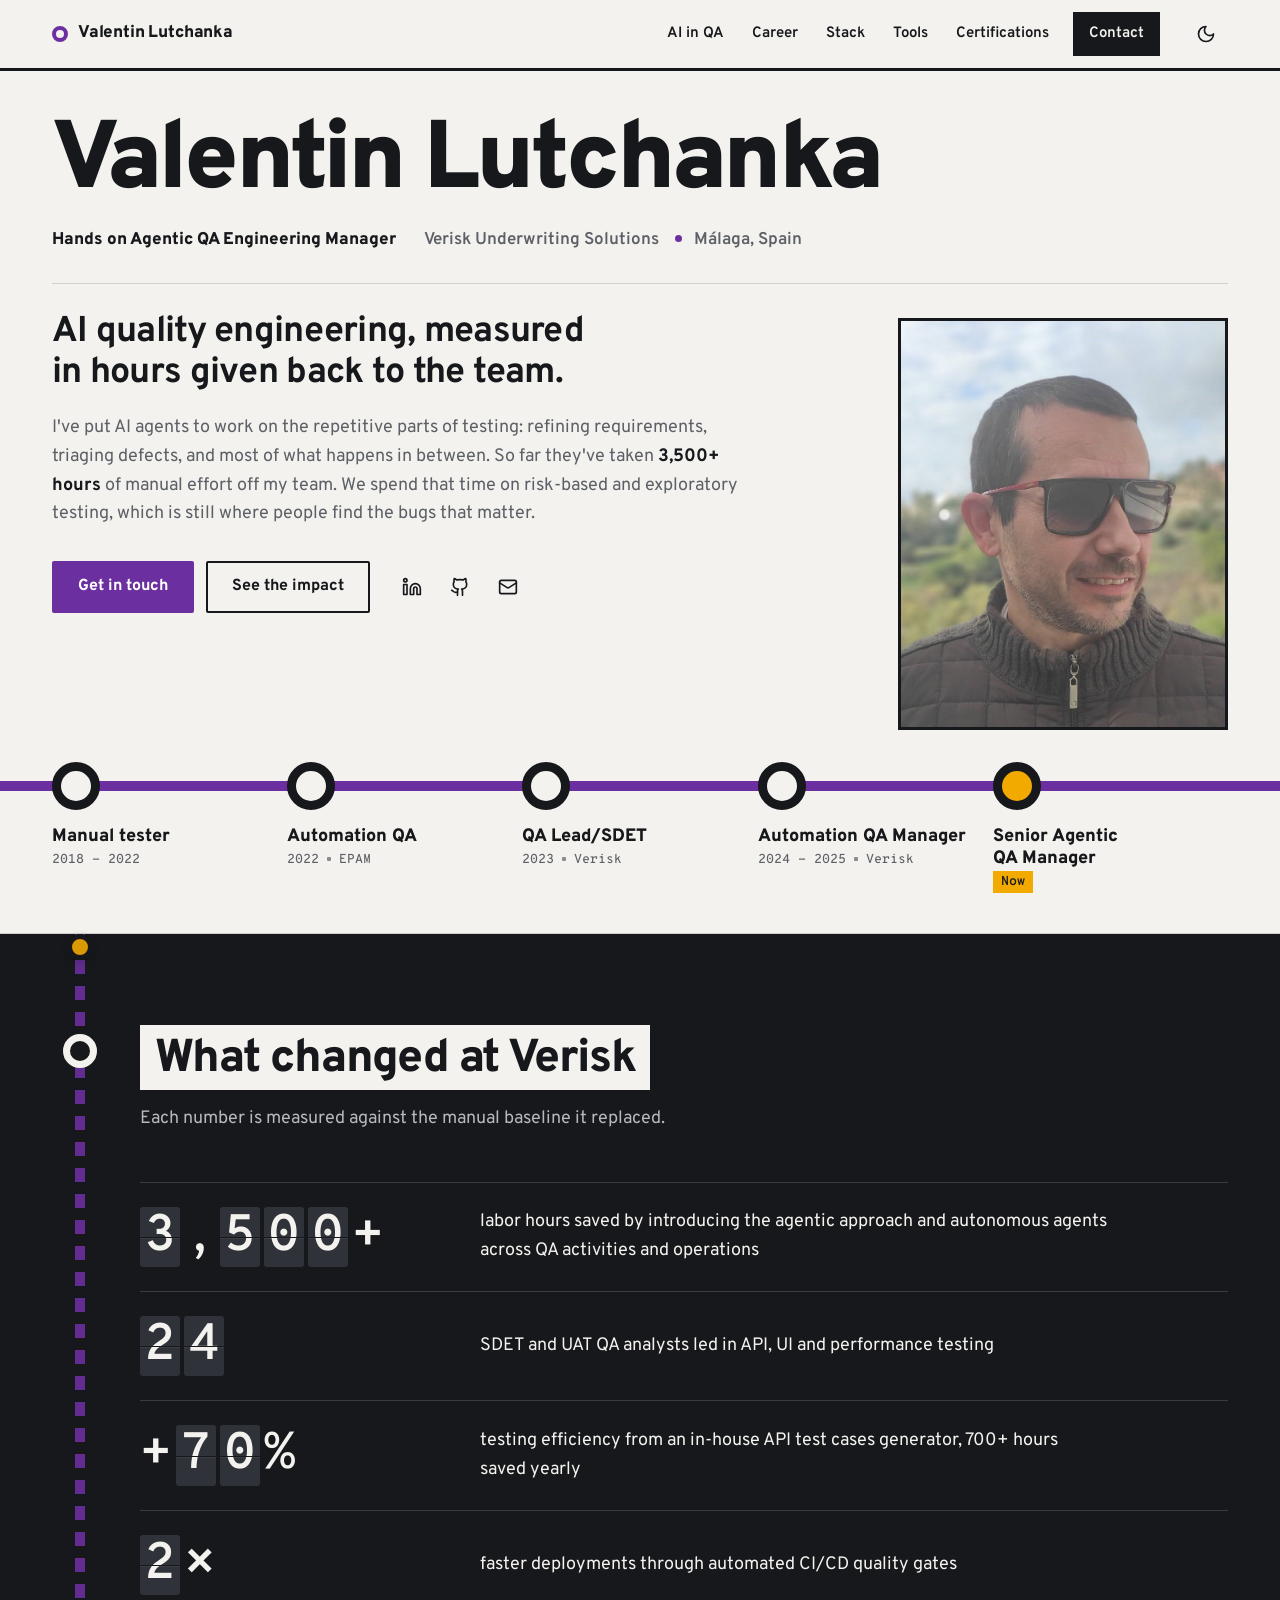
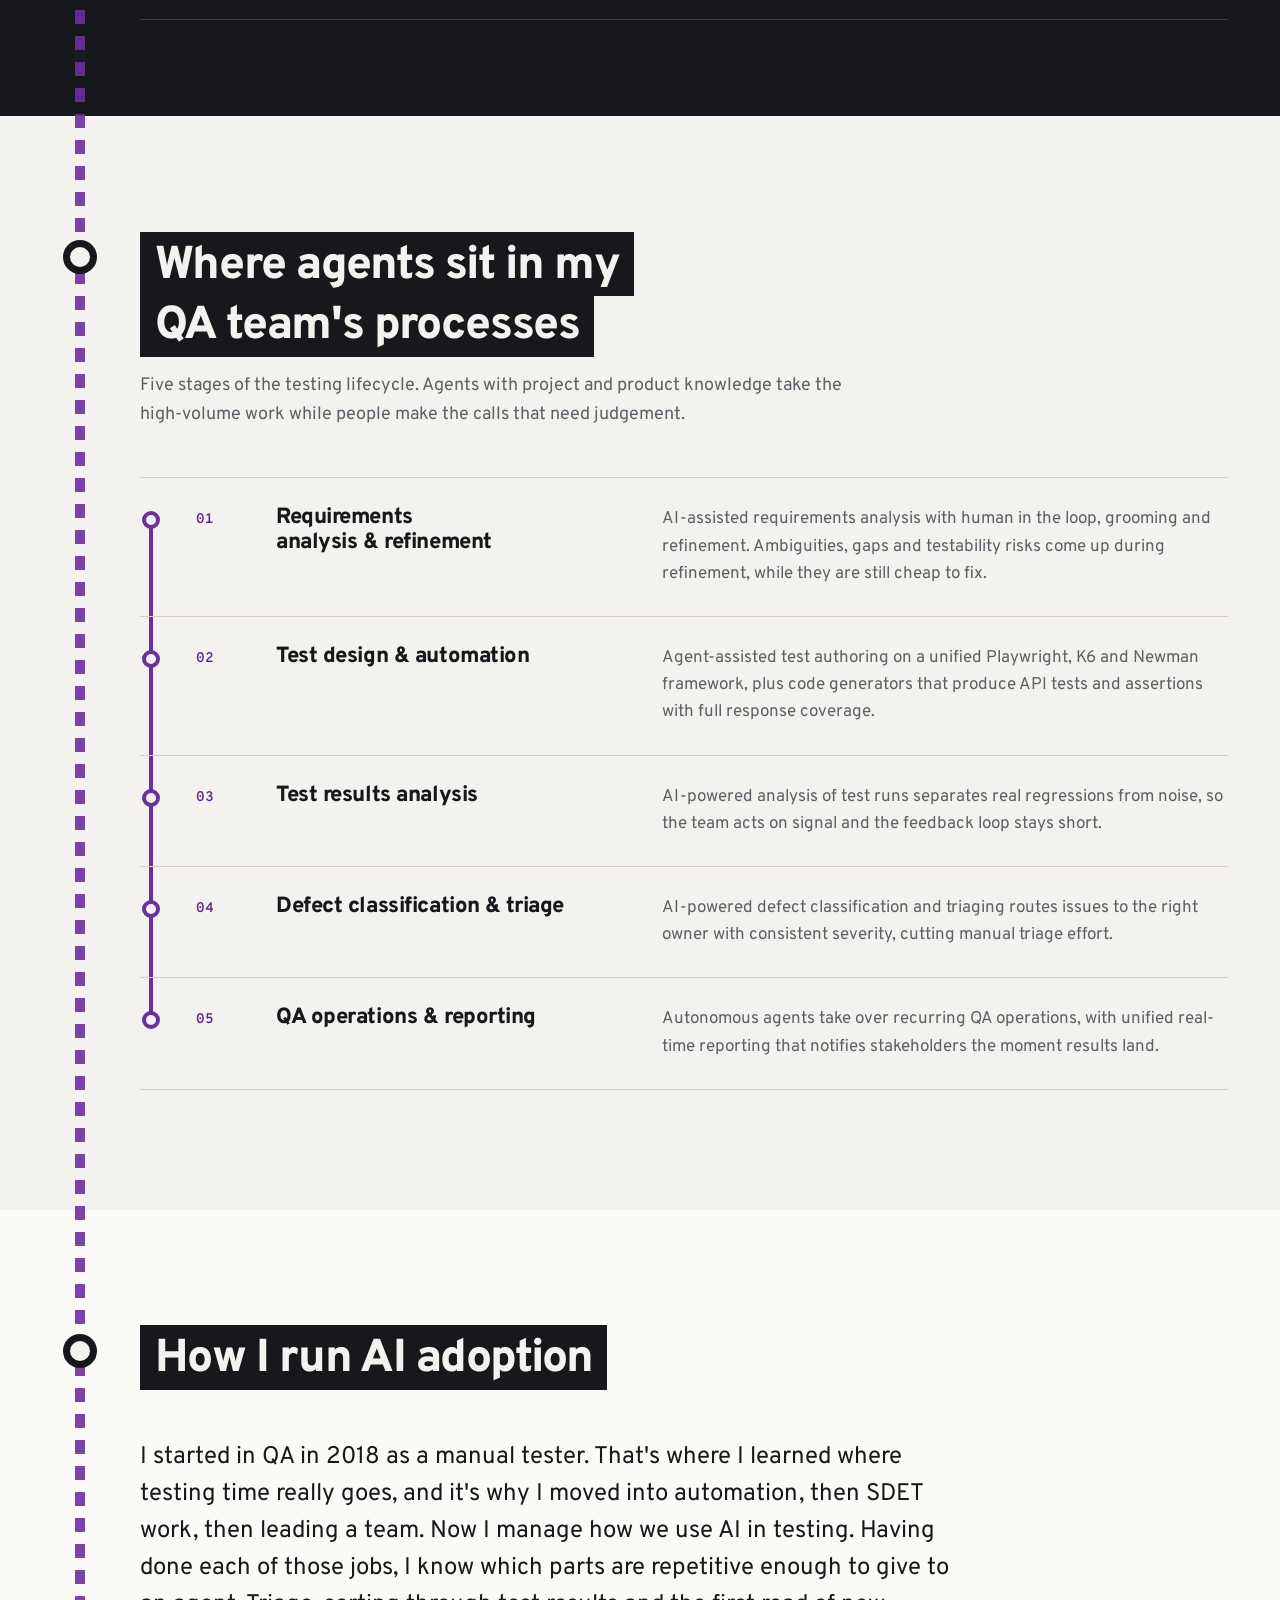
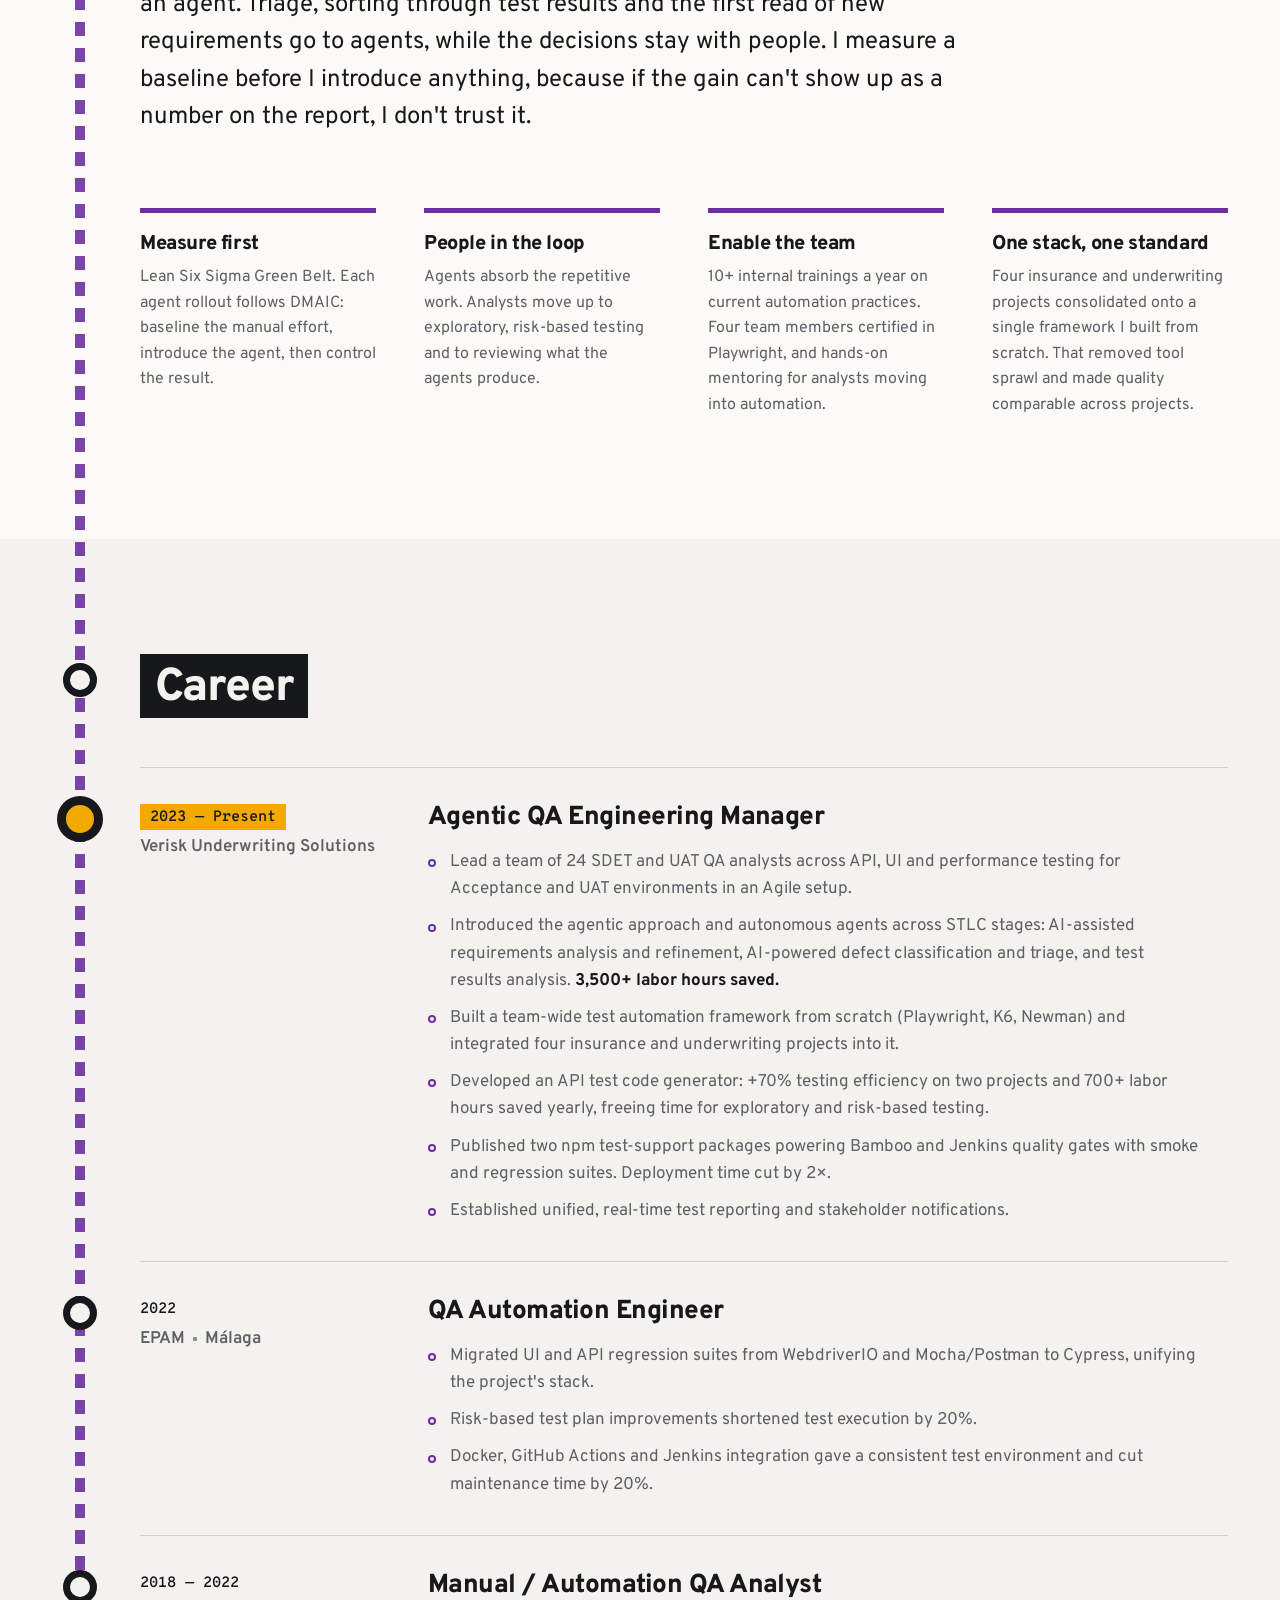
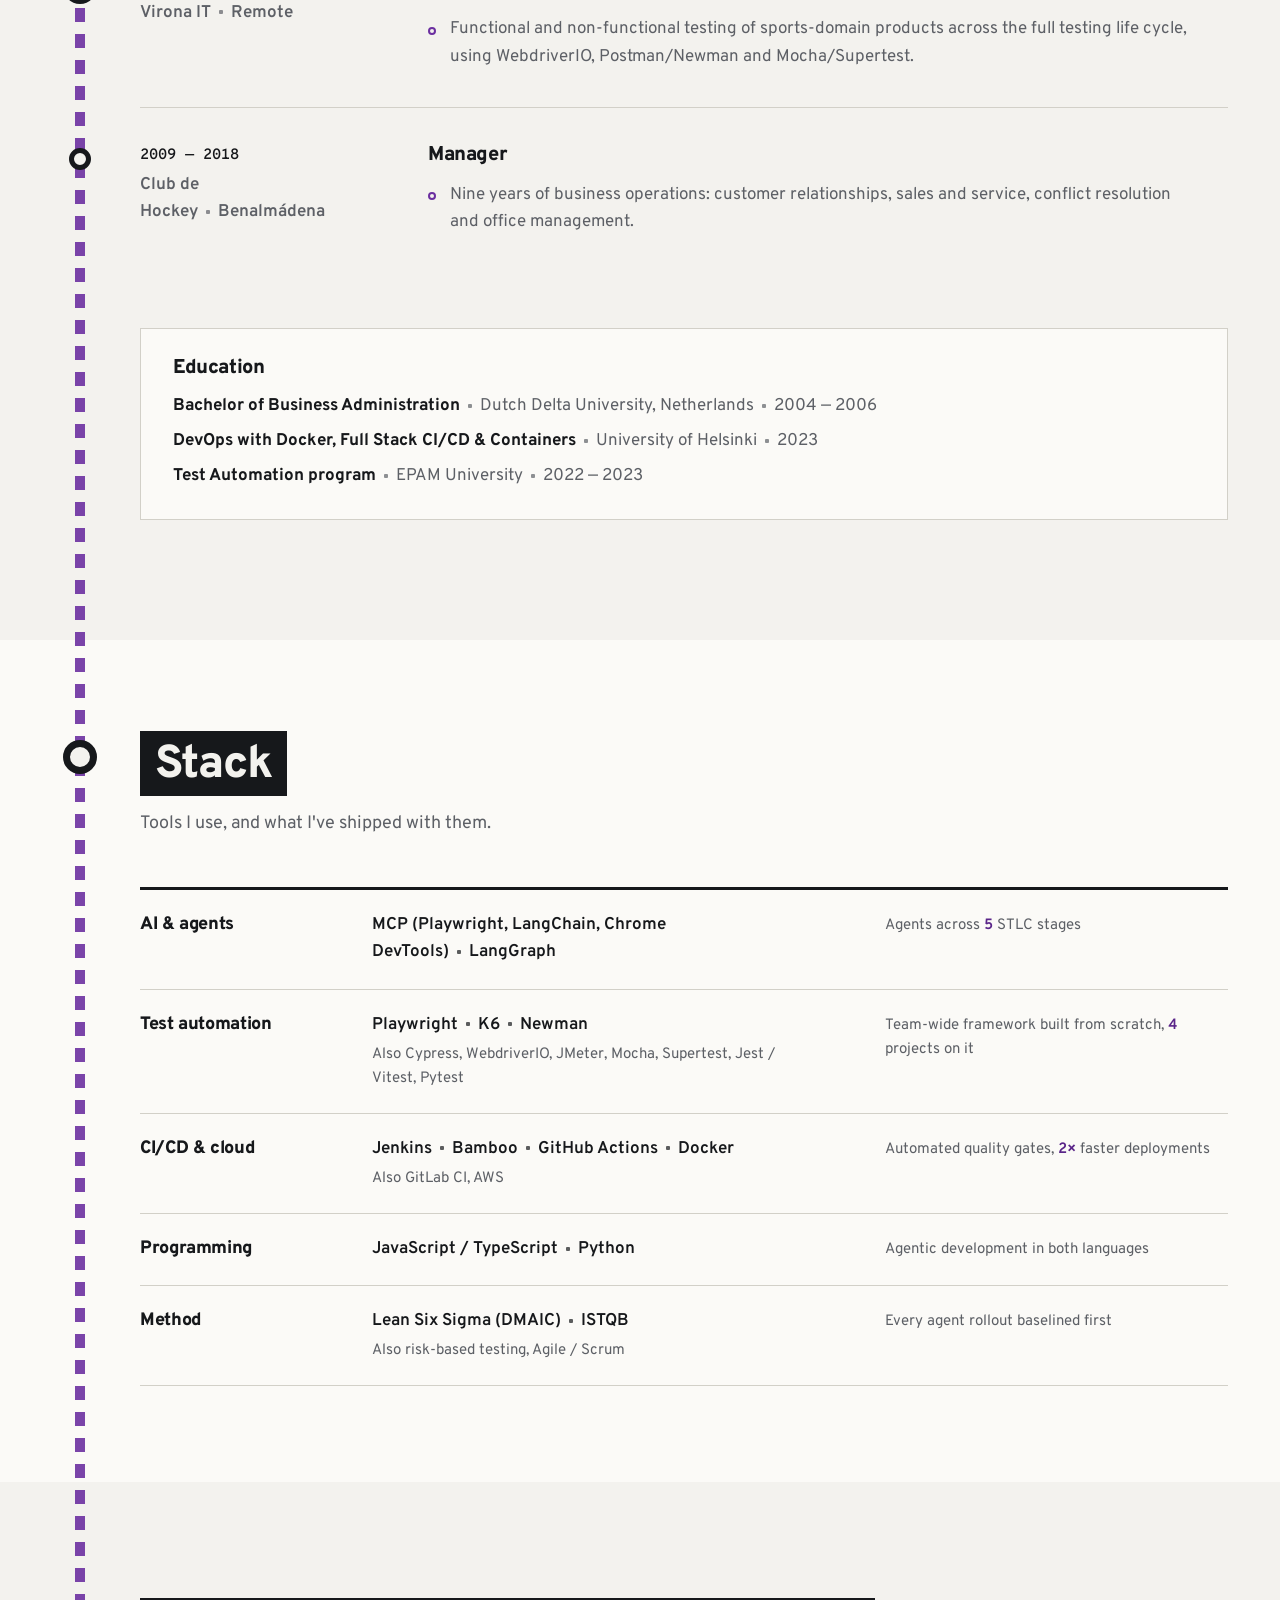
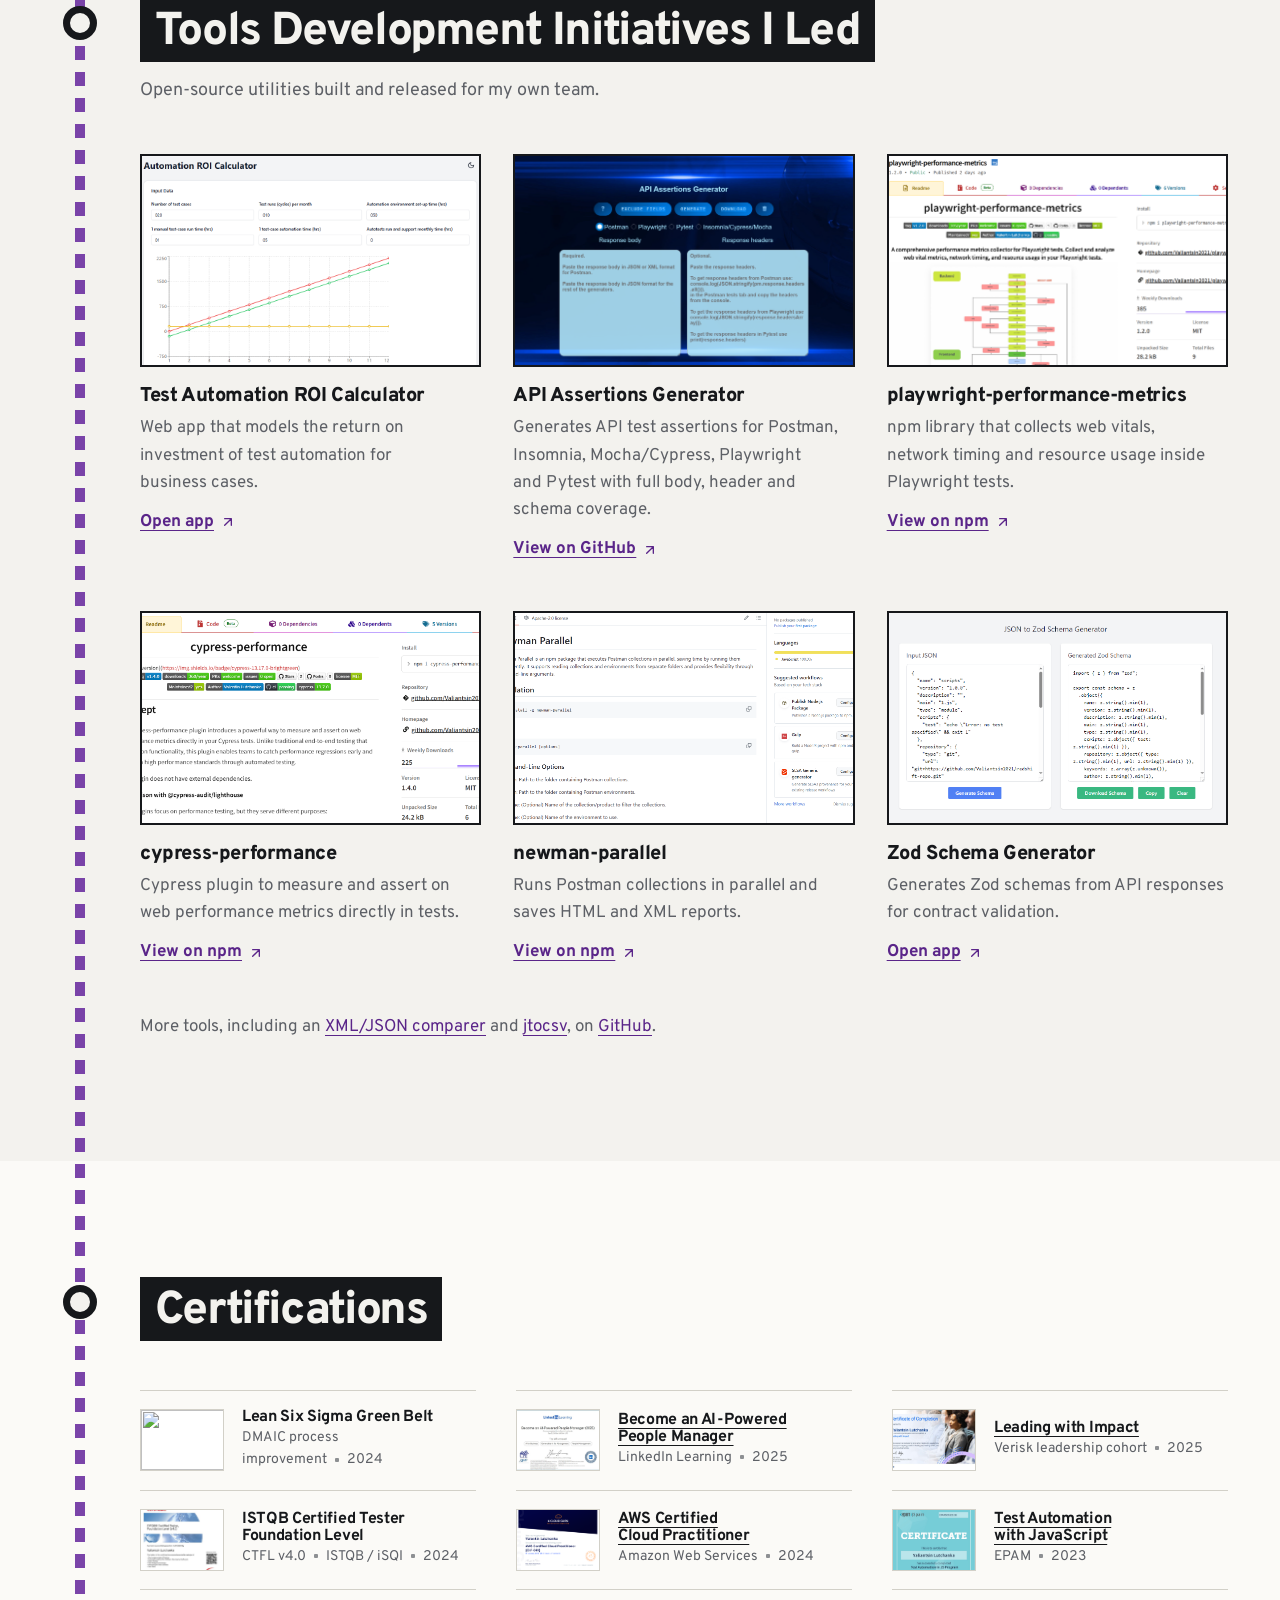
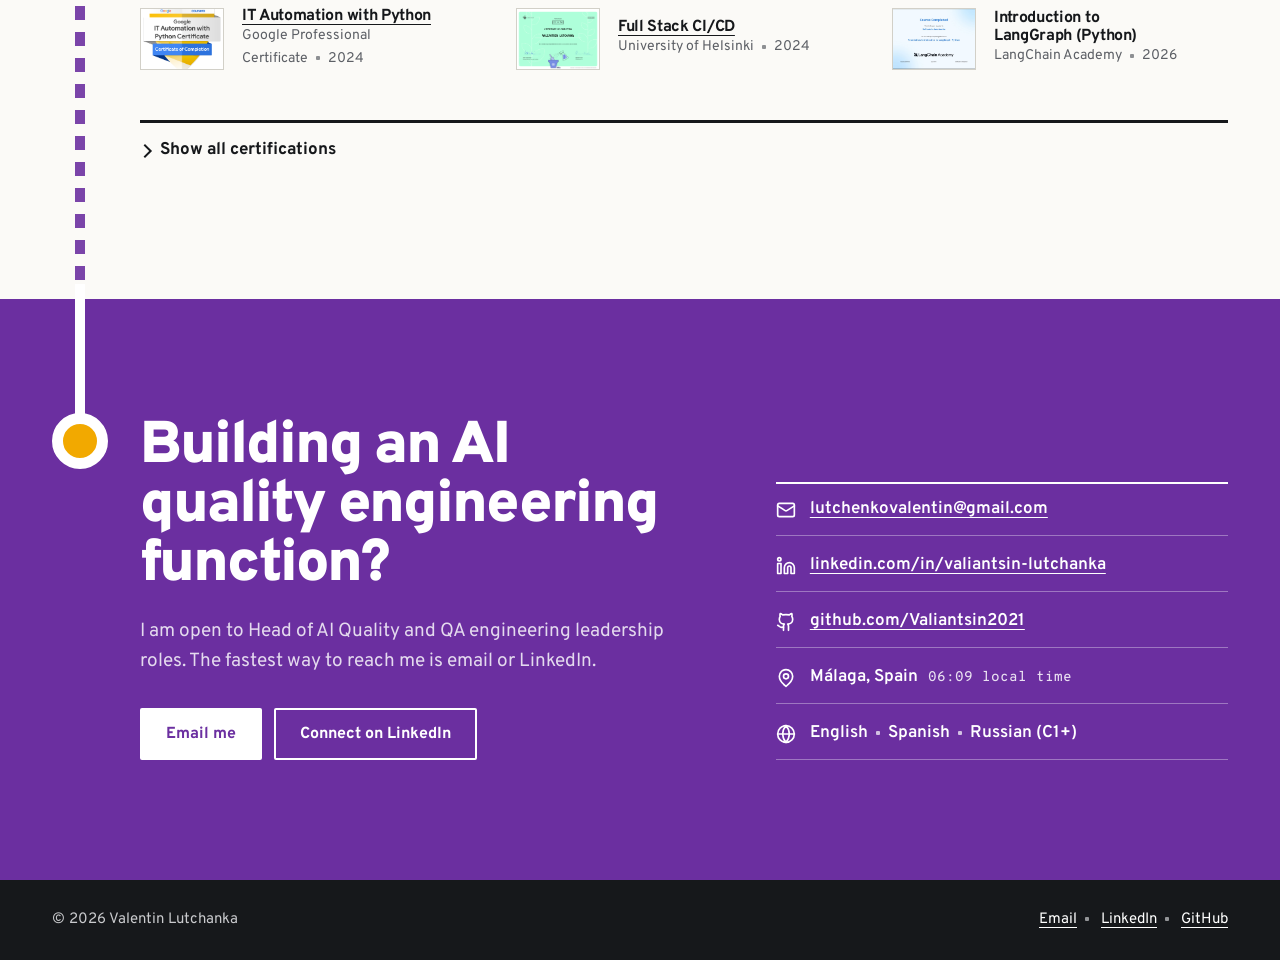
==== commit 07d19c40: "feat: redesign to map style" ====
--- a/index.html
+++ b/index.html
@@ -10,8 +10,8 @@
       content="Agentic QA Engineering Manager. I integrate AI-empowered processes and autonomous agents across every stage of the software testing lifecycle — 3,500+ labor hours saved."
     />
     <meta name="author" content="Valentin Lutchanka" />
-    <meta name="theme-color" content="#0b1120" media="(prefers-color-scheme: dark)" />
-    <meta name="theme-color" content="#f8fafc" media="(prefers-color-scheme: light)" />
+    <meta name="theme-color" content="#141518" media="(prefers-color-scheme: dark)" />
+    <meta name="theme-color" content="#f3f2ee" media="(prefers-color-scheme: light)" />
 
     <meta property="og:type" content="profile" />
     <meta property="og:title" content="Valentin Lutchanka — AI Quality Engineering Leader" />
@@ -28,7 +28,7 @@
     <link rel="preconnect" href="https://fonts.googleapis.com" />
     <link rel="preconnect" href="https://fonts.gstatic.com" crossorigin />
     <link
-      href="https://fonts.googleapis.com/css2?family=IBM+Plex+Mono:wght@400;500&family=IBM+Plex+Sans:wght@400;500;600;700&display=swap"
+      href="https://fonts.googleapis.com/css2?family=Overpass+Mono:wght@500;600&family=Overpass:ital,wght@0,400;0,600;0,700;0,800;0,900;1,400&display=swap"
       rel="stylesheet"
     />
 
@@ -147,18 +147,16 @@
     <main id="main">
       <!-- ======= Hero ======= -->
       <section id="top" class="hero">
+        <div class="container hero-head">
+          <h1 class="hero-name">Valentin Lutchanka</h1>
+          <p class="hero-role">
+            <span class="hero-title">Hands on Agentic QA Engineering Manager</span>
+            <span class="hero-where"><span>Verisk Underwriting Solutions</span> <span>Málaga, Spain</span></span>
+          </p>
+        </div>
         <div class="container hero-grid">
           <div class="hero-copy">
-            <div class="hero-id">
-              <img src="assets/img/profile-img.jpg" alt="Portrait of Valentin Lutchanka" class="avatar" width="56" height="56" />
-              <div>
-                <p class="hero-name">Valentin Lutchanka</p>
-                <p class="hero-role">Hands on Agentic QA Engineering Manager</p>
-                <p class="hero-role"><span>Verisk Underwriting Solutions</span> · <span>Málaga, Spain</span></p>
-              </div>
-            </div>
-
-            <h1>AI quality engineering, measured in hours given back to the team.</h1>
+            <p class="hero-claim">AI quality engineering, measured in hours given back to the team.</p>
             <p class="lead">
               I've put AI agents to work on the repetitive parts of testing: refining requirements, triaging defects, and most of what happens in
               between. So far they've taken <strong>3,500+ hours</strong> of manual effort off my team. We spend that time on risk-based and
@@ -168,74 +166,72 @@
             <div class="hero-ctas">
               <a href="#contact" class="btn btn-primary">Get in touch</a>
               <a href="#impact" class="btn btn-ghost">See the impact</a>
+              <ul class="hero-social" aria-label="Profiles">
+                <li>
+                  <a href="https://www.linkedin.com/in/valiantsin-lutchanka/" target="_blank" rel="noopener" aria-label="LinkedIn"
+                    ><svg class="icon" aria-hidden="true"><use href="#i-linkedin" /></svg
+                  ></a>
+                </li>
+                <li>
+                  <a href="https://github.com/Valiantsin2021" target="_blank" rel="noopener" aria-label="GitHub"
+                    ><svg class="icon" aria-hidden="true"><use href="#i-github" /></svg
+                  ></a>
+                </li>
+                <li>
+                  <a href="mailto:lutchenkovalentin@gmail.com" aria-label="Email"
+                    ><svg class="icon" aria-hidden="true"><use href="#i-mail" /></svg
+                  ></a>
+                </li>
+              </ul>
             </div>
-
-            <ul class="hero-social" aria-label="Profiles">
-              <li>
-                <a href="https://www.linkedin.com/in/valiantsin-lutchanka/" target="_blank" rel="noopener" aria-label="LinkedIn"
-                  ><svg class="icon" aria-hidden="true">
-                    <use href="#i-linkedin" /></svg
-                ></a>
-              </li>
-              <li>
-                <a href="https://github.com/Valiantsin2021" target="_blank" rel="noopener" aria-label="GitHub"
-                  ><svg class="icon" aria-hidden="true">
-                    <use href="#i-github" /></svg
-                ></a>
-              </li>
-              <li>
-                <a href="mailto:lutchenkovalentin@gmail.com" aria-label="Email"
-                  ><svg class="icon" aria-hidden="true">
-                    <use href="#i-mail" /></svg
-                ></a>
-              </li>
-            </ul>
           </div>
 
-          <figure class="pipeline" aria-label="Where AI works in my testing lifecycle">
-            <div class="pipeline-bar">
-              <span class="pipeline-title">agentic-STLC</span>
-              <button type="button" class="pipeline-rerun" hidden>re-run</button>
-            </div>
-            <ol class="pipeline-list">
-              <li>
-                <span class="stage">requirements</span><span class="task">AI-assisted analysis &amp; refinement</span><span class="status">done</span>
-              </li>
-              <li><span class="stage">test design</span><span class="task">Agentic authoring</span><span class="status">done</span></li>
-              <li><span class="stage">execution</span><span class="task">AI test results analysis</span><span class="status">done</span></li>
-              <li><span class="stage">defects</span><span class="task">AI classification &amp; triage</span><span class="status">done</span></li>
-              <li><span class="stage">operations</span><span class="task">Autonomous reporting agents</span><span class="status">done</span></li>
-            </ol>
-            <figcaption class="pipeline-foot"><span>Σ labor hours saved</span><strong>3,500+</strong></figcaption>
+          <figure class="portrait">
+            <img src="assets/img/profile-img.jpg" alt="Portrait of Valentin Lutchanka" width="1148" height="1029" />
           </figure>
         </div>
+
+        <nav class="strip" aria-label="Career line, 2018 to now">
+          <ol class="container">
+            <li><a href="#role-virona"><span class="roundel"></span><span class="st-name">Manual tester</span><span class="st-time">2018 - 2022</span></a></li>
+            <li><a href="#role-epam"><span class="roundel"></span><span class="st-name">Automation QA</span><span class="st-time">2022&#8288;<span class="sep">·</span>EPAM</span></a></li>
+            <li><a href="#role-verisk"><span class="roundel"></span><span class="st-name">QA Lead/SDET</span><span class="st-time">2023&#8288;<span class="sep">·</span>Verisk</span></a></li>
+            <li><a href="#role-verisk"><span class="roundel"></span><span class="st-name">Automation QA Manager</span><span class="st-time">2024 - 2025<span class="sep">·</span>Verisk</span></a></li>
+            <li class="is-here">
+              <a href="#role-verisk" aria-current="step"><span class="roundel"></span><span class="st-name">Senior Agentic QA Manager</span><span class="st-time">Now</span></a>
+            </li>
+          </ol>
+        </nav>
       </section>
+
+      <div class="line-wrap">
+        <div class="route" aria-hidden="true"><span class="route-fill"></span><span class="rider"></span></div>
 
       <!-- ======= Impact ======= -->
       <section id="impact" class="section section-tight">
         <div class="container">
-          <header class="section-head">
-            <h2>What changed at Verisk</h2>
+          <header class="section-head"><span class="stop" aria-hidden="true"></span>
+            <h2><span class="plate">What changed at Verisk</span></h2>
             <p>Each number is measured against the manual baseline it replaced.</p>
           </header>
 
           <ul class="metrics">
             <li class="metric">
-              <span class="metric-value">3,500+</span>
+              <span class="metric-value flap">3,500+</span>
               <span class="metric-label"
                 >labor hours saved by introducing the agentic approach and autonomous agents across QA activities and operations</span
               >
             </li>
             <li class="metric">
-              <span class="metric-value">24</span>
+              <span class="metric-value flap">24</span>
               <span class="metric-label">SDET and UAT QA analysts led in API, UI and performance testing</span>
             </li>
             <li class="metric">
-              <span class="metric-value">+70%</span>
+              <span class="metric-value flap">+70%</span>
               <span class="metric-label">testing efficiency from an in-house API test cases generator, 700+ hours saved yearly</span>
             </li>
             <li class="metric">
-              <span class="metric-value">2×</span>
+              <span class="metric-value flap">2×</span>
               <span class="metric-label">faster deployments through automated CI/CD quality gates</span>
             </li>
           </ul>
@@ -245,8 +241,8 @@
       <!-- ======= AI across STLC ======= -->
       <section id="stlc" class="section section-alt">
         <div class="container">
-          <header class="section-head">
-            <h2>Where agents sit in my QA team's processes</h2>
+          <header class="section-head"><span class="stop" aria-hidden="true"></span>
+            <h2><span class="plate">Where agents sit in my QA team's processes</span></h2>
             <p>
               Five stages of the testing lifecycle. Agents with project and product knowledge take the high-volume work while people make the calls
               that need judgement.
@@ -299,8 +295,8 @@
       <!-- ======= Leadership ======= -->
       <section id="leadership" class="section" data-nav="stlc">
         <div class="container">
-          <header class="section-head">
-            <h2>How I run AI adoption</h2>
+          <header class="section-head"><span class="stop" aria-hidden="true"></span>
+            <h2><span class="plate">How I run AI adoption</span></h2>
           </header>
 
           <div class="view">
@@ -345,12 +341,13 @@
       <!-- ======= Experience ======= -->
       <section id="experience" class="section section-alt">
         <div class="container">
-          <header class="section-head">
-            <h2>Career</h2>
+          <header class="section-head"><span class="stop" aria-hidden="true"></span>
+            <h2><span class="plate">Career</span></h2>
           </header>
 
           <ol class="timeline">
-            <li class="role">
+            <li class="role is-here" id="role-verisk">
+              <span class="stop" aria-hidden="true"></span>
               <div class="role-meta">
                 <span class="role-dates">2023 — Present</span>
                 <span class="role-org">Verisk Underwriting Solutions</span>
@@ -382,10 +379,11 @@
                 </ul>
               </div>
             </li>
-            <li class="role">
+            <li class="role" id="role-epam">
+              <span class="stop" aria-hidden="true"></span>
               <div class="role-meta">
                 <span class="role-dates">2022</span>
-                <span class="role-org">EPAM · Málaga</span>
+                <span class="role-org">EPAM&#8288;<span class="sep">·</span>Málaga</span>
               </div>
               <div class="role-body">
                 <h3>QA Automation Engineer</h3>
@@ -396,10 +394,11 @@
                 </ul>
               </div>
             </li>
-            <li class="role">
+            <li class="role" id="role-virona">
+              <span class="stop" aria-hidden="true"></span>
               <div class="role-meta">
                 <span class="role-dates">2018 — 2022</span>
-                <span class="role-org">Virona IT · Remote</span>
+                <span class="role-org">Virona IT&#8288;<span class="sep">·</span>Remote</span>
               </div>
               <div class="role-body">
                 <h3>Manual / Automation QA Analyst</h3>
@@ -412,9 +411,10 @@
               </div>
             </li>
             <li class="role role-minor">
+              <span class="stop" aria-hidden="true"></span>
               <div class="role-meta">
                 <span class="role-dates">2009 — 2018</span>
-                <span class="role-org">Club de Hockey · Benalmádena</span>
+                <span class="role-org">Club de Hockey&#8288;<span class="sep">·</span>Benalmádena</span>
               </div>
               <div class="role-body">
                 <h3>Manager</h3>
@@ -428,9 +428,9 @@
           <div class="edu">
             <h3>Education</h3>
             <ul>
-              <li><strong>Bachelor of Business Administration</strong> · Dutch Delta University, Netherlands · 2004 — 2006</li>
-              <li><strong>DevOps with Docker, Full Stack CI/CD &amp; Containers</strong> · University of Helsinki · 2023</li>
-              <li><strong>Test Automation program</strong> · EPAM University · 2022 — 2023</li>
+              <li><strong>Bachelor of Business Administration</strong>&#8288;<span class="sep">·</span>Dutch Delta University, Netherlands&#8288;<span class="sep">·</span>2004 — 2006</li>
+              <li><strong>DevOps with Docker, Full Stack CI/CD &amp; Containers</strong>&#8288;<span class="sep">·</span>University of Helsinki&#8288;<span class="sep">·</span>2023</li>
+              <li><strong>Test Automation program</strong>&#8288;<span class="sep">·</span>EPAM University&#8288;<span class="sep">·</span>2022 — 2023</li>
             </ul>
           </div>
         </div>
@@ -439,8 +439,8 @@
       <!-- ======= Stack ======= -->
       <section id="toolkit" class="section section-tight">
         <div class="container">
-          <header class="section-head">
-            <h2>Stack</h2>
+          <header class="section-head"><span class="stop" aria-hidden="true"></span>
+            <h2><span class="plate">Stack</span></h2>
             <p>Tools I use, and what I've shipped with them.</p>
           </header>
 
@@ -448,14 +448,14 @@
             <li class="stack-row">
               <h3>AI &amp; agents</h3>
               <div class="stack-tools">
-                <p class="stack-main">MCP (Playwright, LangChain, Chrome DevTools) · LangGraph</p>
+                <p class="stack-main">MCP (Playwright, LangChain, Chrome DevTools)&#8288;<span class="sep">·</span>LangGraph</p>
               </div>
               <p class="stack-proof">Agents across <strong>5</strong> STLC stages</p>
             </li>
             <li class="stack-row">
               <h3>Test automation</h3>
               <div class="stack-tools">
-                <p class="stack-main">Playwright · K6 · Newman</p>
+                <p class="stack-main">Playwright&#8288;<span class="sep">·</span>K6&#8288;<span class="sep">·</span>Newman</p>
                 <p class="stack-also">Also Cypress, WebdriverIO, JMeter, Mocha, Supertest, Jest / Vitest, Pytest</p>
               </div>
               <p class="stack-proof">Team-wide framework built from scratch, <strong>4</strong> projects on it</p>
@@ -463,7 +463,7 @@
             <li class="stack-row">
               <h3>CI/CD &amp; cloud</h3>
               <div class="stack-tools">
-                <p class="stack-main">Jenkins · Bamboo · GitHub Actions · Docker</p>
+                <p class="stack-main">Jenkins&#8288;<span class="sep">·</span>Bamboo&#8288;<span class="sep">·</span>GitHub Actions&#8288;<span class="sep">·</span>Docker</p>
                 <p class="stack-also">Also GitLab CI, AWS</p>
               </div>
               <p class="stack-proof">Automated quality gates, <strong>2×</strong> faster deployments</p>
@@ -471,14 +471,14 @@
             <li class="stack-row">
               <h3>Programming</h3>
               <div class="stack-tools">
-                <p class="stack-main">JavaScript / TypeScript · Python</p>
+                <p class="stack-main">JavaScript / TypeScript&#8288;<span class="sep">·</span>Python</p>
               </div>
               <p class="stack-proof">Agentic development in both languages</p>
             </li>
             <li class="stack-row">
               <h3>Method</h3>
               <div class="stack-tools">
-                <p class="stack-main">Lean Six Sigma (DMAIC) · ISTQB</p>
+                <p class="stack-main">Lean Six Sigma (DMAIC)&#8288;<span class="sep">·</span>ISTQB</p>
                 <p class="stack-also">Also risk-based testing, Agile / Scrum</p>
               </div>
               <p class="stack-proof">Every agent rollout baselined first</p>
@@ -490,8 +490,8 @@
       <!-- ======= Open source ======= -->
       <section id="open-source" class="section section-alt">
         <div class="container">
-          <header class="section-head">
-            <h2>Tools Development Initiatives I Led</h2>
+          <header class="section-head"><span class="stop" aria-hidden="true"></span>
+            <h2><span class="plate">Tools Development Initiatives I Led</span></h2>
             <p>Open-source utilities built and released for my own team.</p>
           </header>
 
@@ -584,8 +584,8 @@
       <!-- ======= Credentials ======= -->
       <section id="credentials" class="section">
         <div class="container">
-          <header class="section-head">
-            <h2>Certifications</h2>
+          <header class="section-head"><span class="stop" aria-hidden="true"></span>
+            <h2><span class="plate">Certifications</span></h2>
           </header>
 
           <ul class="certs">
@@ -600,7 +600,7 @@
               /></a>
               <div>
                 <h3>Lean Six Sigma Green Belt</h3>
-                <p>DMAIC process improvement · 2024</p>
+                <p>DMAIC process improvement&#8288;<span class="sep">·</span>2024</p>
               </div>
             </li>
             <li class="cert">
@@ -618,7 +618,7 @@
                     >Become an AI-Powered People Manager</a
                   >
                 </h3>
-                <p>LinkedIn Learning · 2025</p>
+                <p>LinkedIn Learning&#8288;<span class="sep">·</span>2025</p>
               </div>
             </li>
             <li class="cert">
@@ -636,7 +636,7 @@
                     >Leading with Impact</a
                   >
                 </h3>
-                <p>Verisk leadership cohort · 2025</p>
+                <p>Verisk leadership cohort&#8288;<span class="sep">·</span>2025</p>
               </div>
             </li>
             <li class="cert">
@@ -650,7 +650,7 @@
               /></a>
               <div>
                 <h3>ISTQB Certified Tester Foundation Level</h3>
-                <p>CTFL v4.0 · ISTQB / iSQI · 2024</p>
+                <p>CTFL v4.0&#8288;<span class="sep">·</span>ISTQB / iSQI&#8288;<span class="sep">·</span>2024</p>
               </div>
             </li>
             <li class="cert">
@@ -664,7 +664,7 @@
               /></a>
               <div>
                 <h3><a href="https://verify.acloud.guru/8C4D120C4C73" target="_blank" rel="noopener">AWS Certified Cloud Practitioner</a></h3>
-                <p>Amazon Web Services · 2024</p>
+                <p>Amazon Web Services&#8288;<span class="sep">·</span>2024</p>
               </div>
             </li>
             <li class="cert">
@@ -678,7 +678,7 @@
               /></a>
               <div>
                 <h3><a href="https://training.epam.com/en" target="_blank" rel="noopener">Test Automation with JavaScript</a></h3>
-                <p>EPAM · 2023</p>
+                <p>EPAM&#8288;<span class="sep">·</span>2023</p>
               </div>
             </li>
             <li class="cert">
@@ -696,7 +696,7 @@
                     >IT Automation with Python</a
                   >
                 </h3>
-                <p>Google Professional Certificate · 2024</p>
+                <p>Google Professional Certificate&#8288;<span class="sep">·</span>2024</p>
               </div>
             </li>
             <li class="cert">
@@ -717,7 +717,7 @@
                     >Full Stack CI/CD</a
                   >
                 </h3>
-                <p>University of Helsinki · 2024</p>
+                <p>University of Helsinki&#8288;<span class="sep">·</span>2024</p>
               </div>
             </li>
             <li class="cert">
@@ -731,7 +731,7 @@
               /></a>
               <div>
                 <h3>Introduction to LangGraph (Python)</h3>
-                <p>LangChain Academy · 2026</p>
+                <p>LangChain Academy&#8288;<span class="sep">·</span>2026</p>
               </div>
             </li>
           </ul>
@@ -746,7 +746,7 @@
                   rel="noopener"
                   >DevOps with Docker</a
                 >
-                · University of Helsinki
+               &#8288;<span class="sep">·</span>University of Helsinki
               </li>
               <li>
                 <a
@@ -755,7 +755,7 @@
                   rel="noopener"
                   >Full Stack Containers</a
                 >
-                · University of Helsinki
+               &#8288;<span class="sep">·</span>University of Helsinki
               </li>
               <li>
                 <a
@@ -764,15 +764,15 @@
                   rel="noopener"
                   >Lean Six Sigma Green Belt</a
                 >
-                · LinkedIn Learning
+               &#8288;<span class="sep">·</span>LinkedIn Learning
               </li>
               <li>
                 <a href="https://www.credly.com/badges/49caf3a4-241e-4912-bb43-d2165de5dc3f/linked_in_profile" target="_blank" rel="noopener"
                   >AWS Cloud Quest: Cloud Practitioner</a
                 >
-                · AWS
-              </li>
-              <li><a href="https://verify.acloud.guru/16E385B626DE" target="_blank" rel="noopener">AZ-900 Azure Fundamentals</a> · Microsoft</li>
+               &#8288;<span class="sep">·</span>AWS
+              </li>
+              <li><a href="https://verify.acloud.guru/16E385B626DE" target="_blank" rel="noopener">AZ-900 Azure Fundamentals</a>&#8288;<span class="sep">·</span>Microsoft</li>
               <li>
                 <a
                   href="https://www.linkedin.com/learning/paths/human-skills-for-managers-professional-certificate-by-linkedin-learning"
@@ -780,19 +780,19 @@
                   rel="noopener"
                   >Human Skills for Managers</a
                 >
-                · LinkedIn Learning
+               &#8288;<span class="sep">·</span>LinkedIn Learning
               </li>
               <li>
                 <a href="https://www.lambdatest.com/certifications/lambdatest-certified/P101-3YD0QK.png" target="_blank" rel="noopener"
                   >Playwright 101</a
                 >
-                · LambdaTest
+               &#8288;<span class="sep">·</span>LambdaTest
               </li>
               <li>
                 <a href="https://www.lambdatest.com/certifications/lambdatest-certified/C101-BKGQP9.png" target="_blank" rel="noopener"
                   >Cypress 101</a
                 >
-                · LambdaTest
+               &#8288;<span class="sep">·</span>LambdaTest
               </li>
               <li>
                 <a
@@ -801,26 +801,26 @@
                   rel="noopener"
                   >Test Automation Professional</a
                 >
-                · LambdaTest
+               &#8288;<span class="sep">·</span>LambdaTest
               </li>
               <li>
                 <a href="https://badgr.com/public/assertions/rJmO8Zn9TZemsyZ_BXJ28Q" target="_blank" rel="noopener"
                   >30 Days of Postman for Developers</a
                 >
-                · Postman
+               &#8288;<span class="sep">·</span>Postman
               </li>
               <li>
                 <a href="https://testautomationu.applitools.com/certificate/?id=9dccc300" target="_blank" rel="noopener">Test Automation in DevOps</a>
-                · Test Automation University
+               &#8288;<span class="sep">·</span>Test Automation University
               </li>
               <li>
                 <a href="https://testautomationu.applitools.com/certificate/?id=01d3cde3" target="_blank" rel="noopener"
                   >Continuous Integration with Jenkins</a
                 >
-                · Test Automation University
-              </li>
-              <li>
-                <a href="https://testautomationu.applitools.com/certificate/?id=1d445b88" target="_blank" rel="noopener">Cypress with TypeScript</a> ·
+               &#8288;<span class="sep">·</span>Test Automation University
+              </li>
+              <li>
+                <a href="https://testautomationu.applitools.com/certificate/?id=1d445b88" target="_blank" rel="noopener">Cypress with TypeScript</a>&#8288;<span class="sep">·</span>
                 Test Automation University
               </li>
               <li>
@@ -830,7 +830,7 @@
                   rel="noopener"
                   >Learning GitHub Actions</a
                 >
-                · LinkedIn Learning
+               &#8288;<span class="sep">·</span>LinkedIn Learning
               </li>
               <li>
                 <a
@@ -839,7 +839,7 @@
                   rel="noopener"
                   >AWS API Gateway with HTTP, Lambda and DynamoDB</a
                 >
-                · LinkedIn Learning
+               &#8288;<span class="sep">·</span>LinkedIn Learning
               </li>
               <li>
                 <a
@@ -848,7 +848,7 @@
                   rel="noopener"
                   >Quality Assurance</a
                 >
-                · freeCodeCamp
+               &#8288;<span class="sep">·</span>freeCodeCamp
               </li>
               <li>
                 <a
@@ -857,19 +857,22 @@
                   rel="noopener"
                   >JavaScript Algorithms and Data Structures</a
                 >
-                · freeCodeCamp
-              </li>
-              <li>
-                <a href="https://www.hackerrank.com/certificates/4e734406a30d" target="_blank" rel="noopener">JavaScript, SQL and CSS</a> · HackerRank
+               &#8288;<span class="sep">·</span>freeCodeCamp
+              </li>
+              <li>
+                <a href="https://www.hackerrank.com/certificates/4e734406a30d" target="_blank" rel="noopener">JavaScript, SQL and CSS</a>&#8288;<span class="sep">·</span>HackerRank
               </li>
             </ul>
           </details>
         </div>
       </section>
+
+      </div>
 
       <!-- ======= Contact ======= -->
       <section id="contact" class="section section-alt">
         <div class="container contact">
+          <span class="terminus" aria-hidden="true"></span>
           <div>
             <h2>Building an AI quality engineering function?</h2>
             <p>I am open to Head of AI Quality and QA engineering leadership roles. The fastest way to reach me is email or LinkedIn.</p>
@@ -897,12 +900,12 @@
             <li>
               <svg class="icon" aria-hidden="true">
                 <use href="#i-pin" /></svg
-              ><span>Málaga, Spain</span>
+              ><span>Málaga, Spain<span class="local-time" hidden></span></span>
             </li>
             <li>
               <svg class="icon" aria-hidden="true">
                 <use href="#i-globe" /></svg
-              ><span>English · Spanish · Russian (C1+)</span>
+              ><span>English&#8288;<span class="sep">·</span>Spanish&#8288;<span class="sep">·</span>Russian (C1+)</span>
             </li>
           </ul>
         </div>
@@ -914,7 +917,6 @@
             <use href="#i-x" />
           </svg>
         </button>
-        <img src="" alt="" />
       </dialog>
     </main>
 
@@ -922,8 +924,8 @@
       <div class="container">
         <p>© <span id="year">2026</span> Valentin Lutchanka</p>
         <p>
-          <a href="mailto:lutchenkovalentin@gmail.com">Email</a> ·
-          <a href="https://www.linkedin.com/in/valiantsin-lutchanka/" target="_blank" rel="noopener">LinkedIn</a> ·
+          <a href="mailto:lutchenkovalentin@gmail.com">Email</a>&#8288;<span class="sep">·</span>
+          <a href="https://www.linkedin.com/in/valiantsin-lutchanka/" target="_blank" rel="noopener">LinkedIn</a>&#8288;<span class="sep">·</span>
           <a href="https://github.com/Valiantsin2021" target="_blank" rel="noopener">GitHub</a>
         </p>
       </div>
--- a/assets/css/style.css
+++ b/assets/css/style.css
@@ -1,82 +1,78 @@
 /*--------------------------------------------------------------
 # Tokens
-  Light theme: the observation sheet (engineering-pad green, graphite).
-  Dark theme: the photographic plate (black, white-hot light trail).
+# One neutral ramp (n-0 … n-9), one line colour, one "you are here" amber.
 --------------------------------------------------------------*/
 :root {
   color-scheme: light;
-  --ground: #e6ede3;
-  --sheet: #eef3ec;
-  --plate: #dae3d6;
-  --grid: rgb(40 82 52 / 0.085);
-  --ink: #17201a;
-  --ink-2: #435047;
-  --ink-3: #56635a;
-  --rule: #b5c4b5;
-  --rule-strong: #17201a;
-  --signal: #c42b21;
-  --signal-hover: #a11f17;
-  --on-signal: #ffffff;
-  --ochre: #855508;
-  --blue: #285381;
-  --trail: #17201a;
-  --trail-ghost: rgb(23 32 26 / 0.42);
-  --trail-glow: none;
-  --shadow: 0 1px 2px rgb(23 32 26 / 0.08), 0 12px 32px rgb(23 32 26 / 0.12);
-
-  --font-display: "Archivo", "Arial Narrow", system-ui, sans-serif;
-  --font-body: "Public Sans", system-ui, -apple-system, "Segoe UI", Roboto, sans-serif;
-  --radius: 4px;
-  --header-h: 64px;
-  --ease-out: cubic-bezier(0.16, 1, 0.3, 1);
-  --ease: cubic-bezier(0.2, 0.8, 0.2, 1);
+  --n-0: #fbfaf7;
+  --n-1: #f3f2ee;
+  --n-2: #e6e4de;
+  --n-3: #d2d0c8;
+  --n-5: #8b8d91;
+  --n-6: #5d6066;
+  --n-8: #2a2c30;
+  --n-9: #16181b;
+
+  --bg: var(--n-1);
+  --plate: var(--n-0);
+  --rule: var(--n-3);
+  --text: var(--n-9);
+  --text-muted: var(--n-6);
+
+  --line: #6b2fa0;
+  --line-ink: #5a2589;
+  --on-line: #ffffff;
+  --line-soft: #ece3f4;
+  --here: #f2a900;
+  --on-here: #16181b;
+
+  --board: var(--n-9);
+  --board-cell: #2f3238;
+  --board-text: var(--n-1);
+  --board-muted: #b6b8bc;
+
+  --font-sans: "Overpass", system-ui, -apple-system, "Segoe UI", Roboto, sans-serif;
+  --font-mono: "Overpass Mono", ui-monospace, "Cascadia Code", Consolas, monospace;
+
+  --max: 1240px;
+  --gutter: 20px;
+  --rail: 0px;
+  --rail-x: 28px;
+  --band: 10px;
+  --header-h: 68px;
+  --ease: cubic-bezier(0.16, 1, 0.3, 1);
 }
 
 @media (prefers-color-scheme: dark) {
   :root:not([data-theme="light"]) {
     color-scheme: dark;
-    --ground: #0c0f0d;
-    --sheet: #111612;
-    --plate: #070908;
-    --grid: rgb(220 240 225 / 0.045);
-    --ink: #edf2ea;
-    --ink-2: #aab6ac;
-    --ink-3: #8f9c91;
-    --rule: #2a332c;
-    --rule-strong: #8f9c91;
-    --signal: #ff5b4d;
-    --signal-hover: #ff8277;
-    --on-signal: #1e0402;
-    --ochre: #e3a646;
-    --blue: #8ab7e6;
-    --trail: #fffaf0;
-    --trail-ghost: rgb(255 250 240 / 0.34);
-    --trail-glow: drop-shadow(0 0 4px rgb(255 236 196 / 0.55));
-    --shadow: 0 1px 2px rgb(0 0 0 / 0.5), 0 16px 40px rgb(0 0 0 / 0.45);
-  }
-}
-
-:root[data-theme="dark"],
-.force-dark {
+    --bg: #141518;
+    --plate: #1c1e22;
+    --rule: #34363c;
+    --text: #ecebe6;
+    --text-muted: #a8aaaf;
+    --line: #a877d8;
+    --line-ink: #c4a1e6;
+    --on-line: #16181b;
+    --line-soft: #2a2233;
+    --board: #0d0e10;
+    --board-cell: #2a2d32;
+  }
+}
+
+:root[data-theme="dark"] {
   color-scheme: dark;
-  --ground: #0c0f0d;
-  --sheet: #111612;
-  --plate: #070908;
-  --grid: rgb(220 240 225 / 0.045);
-  --ink: #edf2ea;
-  --ink-2: #aab6ac;
-  --ink-3: #8f9c91;
-  --rule: #2a332c;
-  --rule-strong: #8f9c91;
-  --signal: #ff5b4d;
-  --signal-hover: #ff8277;
-  --on-signal: #1e0402;
-  --ochre: #e3a646;
-  --blue: #8ab7e6;
-  --trail: #fffaf0;
-  --trail-ghost: rgb(255 250 240 / 0.34);
-  --trail-glow: drop-shadow(0 0 4px rgb(255 236 196 / 0.55));
-  --shadow: 0 1px 2px rgb(0 0 0 / 0.5), 0 16px 40px rgb(0 0 0 / 0.45);
+  --bg: #141518;
+  --plate: #1c1e22;
+  --rule: #34363c;
+  --text: #ecebe6;
+  --text-muted: #a8aaaf;
+  --line: #a877d8;
+  --line-ink: #c4a1e6;
+  --on-line: #16181b;
+  --line-soft: #2a2233;
+  --board: #0d0e10;
+  --board-cell: #2a2d32;
 }
 
 /*--------------------------------------------------------------
@@ -90,42 +86,34 @@
 
 html {
   scroll-behavior: smooth;
-  scroll-padding-top: calc(var(--header-h) + 16px);
+  scroll-padding-top: calc(var(--header-h) + 24px);
   -webkit-text-size-adjust: 100%;
-  scrollbar-color: var(--ink-3) var(--ground);
-  background: var(--ground);
+  scrollbar-color: var(--line) var(--bg);
 }
 
 body {
   margin: 0;
-  background: var(--ground);
-  color: var(--ink);
-  font-family: var(--font-body);
+  background: var(--bg);
+  color: var(--text);
+  font-family: var(--font-sans);
   font-size: 1.0625rem;
   line-height: 1.6;
   -webkit-font-smoothing: antialiased;
-  caret-color: var(--signal);
-  overflow-x: clip;
 }
 
 ::selection {
-  background: var(--signal);
-  color: var(--on-signal);
+  background: var(--here);
+  color: var(--on-here);
 }
 
 h1,
 h2,
-h3,
-h4 {
+h3 {
   margin: 0;
-  font-family: var(--font-display);
-  line-height: 1.05;
+  line-height: 1.1;
+  font-weight: 800;
+  letter-spacing: -0.02em;
   text-wrap: balance;
-}
-
-h3,
-h4 {
-  line-height: 1.25;
 }
 
 p {
@@ -135,70 +123,37 @@
 p,
 li {
   text-wrap: pretty;
+}
+
+img {
+  max-width: 100%;
+  display: block;
+}
+
+a {
+  color: var(--line-ink);
+  text-decoration-thickness: 1px;
+  text-underline-offset: 4px;
+}
+
+a:where(:not(.btn, .nav-cta, .header-cta, .skip-link)):hover {
+  text-decoration-thickness: 2px;
+}
+
+:focus-visible {
+  outline: 3px solid var(--text);
+  outline-offset: 3px;
 }
 
 ul,
 ol {
   margin: 0;
   padding: 0;
-  list-style: none;
-}
-
-img {
-  max-width: 100%;
-  display: block;
-}
-
-a {
-  color: inherit;
-  text-decoration-color: var(--signal);
-  text-decoration-thickness: 1.5px;
-  text-underline-offset: 4px;
-}
-
-a:where(:not(.btn, .skip-link)):hover {
-  color: var(--signal);
-}
-
-:focus-visible {
-  outline: 2px solid var(--signal);
-  outline-offset: 3px;
-  border-radius: 2px;
-}
-
-section[tabindex="-1"]:focus {
-  outline: none;
-}
-
-strong {
-  font-weight: 700;
-  color: var(--ink);
-}
-
-abbr[title] {
-  text-decoration: none;
-}
-
-kbd {
-  font-family: var(--font-display);
-  font-size: 0.6875rem;
-  font-weight: 700;
-  font-variant-numeric: tabular-nums;
-  display: inline-grid;
-  place-items: center;
-  min-width: 1.25rem;
-  height: 1.25rem;
-  padding: 0 4px;
-  border: 1px solid var(--rule);
-  border-bottom-width: 2px;
-  border-radius: 3px;
-  color: var(--ink-3);
-  line-height: 1;
 }
 
 .icon {
-  width: 18px;
-  height: 18px;
+  width: 20px;
+  height: 20px;
   flex: none;
   fill: none;
   stroke: currentColor;
@@ -209,14 +164,35 @@
 
 .container {
   width: 100%;
-  max-width: 1200px;
+  max-width: var(--max);
   margin: 0 auto;
-  padding: 0 16px;
+  padding: 0 var(--gutter);
 }
 
 @media (min-width: 768px) {
-  .container {
-    padding: 0 32px;
+  :root {
+    --gutter: 32px;
+  }
+}
+
+/* The route needs a gutter; below 760px it would cost ~15% of the reading measure,
+   so phones get the vertical strip map in the hero instead. */
+@media (min-width: 760px) {
+  :root {
+    --rail: 64px;
+  }
+}
+
+@media (min-width: 1100px) {
+  :root {
+    --rail: 88px;
+  }
+}
+
+@media (min-width: 760px) {
+  .line-wrap .container,
+  #contact .container {
+    padding-left: calc(var(--gutter) + var(--rail));
   }
 }
 
@@ -226,30 +202,257 @@
   top: -100px;
   z-index: 100;
   padding: 10px 16px;
-  background: var(--signal);
-  color: var(--on-signal);
-  font-weight: 600;
-  border-radius: var(--radius);
+  background: var(--text);
+  color: var(--bg);
+  font-weight: 700;
 }
 
 .skip-link:focus {
   top: 12px;
 }
 
-/* The engineering-pad grid the sheet sections are printed on */
-.grid-paper,
-.hero,
-.sheet {
-  background-color: var(--ground);
-  background-image:
-    linear-gradient(var(--grid) 1px, transparent 1px),
-    linear-gradient(90deg, var(--grid) 1px, transparent 1px);
-  background-size: 24px 24px;
-  background-position: -1px -1px;
-}
-
-.plate {
-  background: var(--plate);
+/*--------------------------------------------------------------
+# Header: a station sign bar
+--------------------------------------------------------------*/
+.site-header {
+  position: sticky;
+  top: 0;
+  z-index: 50;
+  background: var(--bg);
+  border-bottom: 3px solid var(--text);
+}
+
+.header-inner {
+  display: flex;
+  align-items: center;
+  gap: 24px;
+  height: var(--header-h);
+}
+
+.brand {
+  display: inline-flex;
+  align-items: center;
+  gap: 10px;
+  font-weight: 800;
+  font-size: 1.0625rem;
+  color: var(--text);
+  text-decoration: none;
+  letter-spacing: -0.01em;
+  white-space: nowrap;
+}
+
+.brand::before {
+  content: "";
+  width: 16px;
+  height: 16px;
+  border-radius: 50%;
+  border: 4px solid var(--line);
+  background: var(--bg);
+}
+
+.site-nav {
+  margin-left: auto;
+}
+
+.site-nav ul {
+  display: flex;
+  align-items: center;
+  gap: 4px;
+  list-style: none;
+}
+
+.site-nav a {
+  position: relative;
+  display: inline-flex;
+  align-items: center;
+  min-height: 44px;
+  padding: 0 12px;
+  color: var(--text);
+  font-weight: 600;
+  font-size: 0.9375rem;
+  text-decoration: none;
+}
+
+.site-nav a:not(.nav-cta)::after {
+  content: "";
+  position: absolute;
+  left: 12px;
+  right: 12px;
+  bottom: -14px;
+  height: 5px;
+  background: var(--line);
+  transform: scaleX(0);
+  transform-origin: left;
+  transition: transform 0.3s var(--ease);
+}
+
+.site-nav a:not(.nav-cta):hover::after,
+.site-nav a[aria-current]::after {
+  transform: scaleX(1);
+}
+
+.nav-cta,
+.header-cta {
+  background: var(--text);
+  color: var(--bg) !important;
+  padding: 0 16px !important;
+  margin-left: 8px;
+  transition: background-color 0.2s;
+}
+
+.nav-cta:hover,
+.header-cta:hover {
+  background: var(--line);
+}
+
+.header-actions {
+  display: flex;
+  align-items: center;
+  gap: 4px;
+}
+
+.header-cta {
+  display: none;
+  align-items: center;
+  min-height: 44px;
+  font-weight: 700;
+  font-size: 0.9375rem;
+  text-decoration: none;
+}
+
+.icon-btn {
+  display: grid;
+  place-items: center;
+  width: 44px;
+  height: 44px;
+  padding: 0;
+  border: 0;
+  background: transparent;
+  color: var(--text);
+  cursor: pointer;
+}
+
+.icon-btn:hover {
+  color: var(--line-ink);
+}
+
+.theme-toggle .icon-sun {
+  display: none;
+}
+
+:root[data-theme="dark"] .theme-toggle .icon-sun {
+  display: block;
+}
+
+:root[data-theme="dark"] .theme-toggle .icon-moon {
+  display: none;
+}
+
+@media (prefers-color-scheme: dark) {
+  :root:not([data-theme="light"]) .theme-toggle .icon-sun {
+    display: block;
+  }
+
+  :root:not([data-theme="light"]) .theme-toggle .icon-moon {
+    display: none;
+  }
+}
+
+.nav-toggle,
+.nav-toggle .icon-close {
+  display: none;
+}
+
+@media (max-width: 1023px) {
+  .nav-toggle {
+    display: grid;
+  }
+
+  .nav-toggle[aria-expanded="true"] .icon-open {
+    display: none;
+  }
+
+  .nav-toggle[aria-expanded="true"] .icon-close {
+    display: block;
+  }
+
+  .header-actions {
+    margin-left: auto;
+  }
+
+  .site-nav {
+    position: absolute;
+    top: 100%;
+    left: 0;
+    right: 0;
+    margin: 0;
+    background: var(--bg);
+    border-bottom: 3px solid var(--text);
+    padding: 8px var(--gutter) 20px;
+    display: none;
+  }
+
+  .site-nav.is-open {
+    display: block;
+  }
+
+  .site-nav ul {
+    flex-direction: column;
+    align-items: stretch;
+    gap: 0;
+  }
+
+  .site-nav li + li a {
+    border-top: 1px solid var(--rule);
+  }
+
+  .site-nav a {
+    font-size: 1.125rem;
+    min-height: 52px;
+    padding: 0;
+  }
+
+  .site-nav a:not(.nav-cta)::after {
+    left: auto;
+    right: 0;
+    top: 50%;
+    bottom: auto;
+    width: 12px;
+    height: 12px;
+    border-radius: 50%;
+    transform: translateY(-50%) scale(0);
+  }
+
+  .site-nav a[aria-current]::after {
+    transform: translateY(-50%) scale(1);
+  }
+
+  .site-nav .nav-cta-item {
+    display: none;
+  }
+
+  .header-cta {
+    display: inline-flex;
+  }
+}
+
+@media (max-width: 440px) {
+  .header-inner {
+    gap: 8px;
+  }
+
+  .brand {
+    font-size: 0.9375rem;
+  }
+
+  .brand::before {
+    display: none;
+  }
+
+  .header-cta {
+    margin-left: 0;
+    padding: 0 12px !important;
+  }
 }
 
 /*--------------------------------------------------------------
@@ -259,622 +462,416 @@
   display: inline-flex;
   align-items: center;
   justify-content: center;
-  gap: 10px;
-  height: 48px;
-  padding: 0 22px;
-  border: 1px solid transparent;
-  border-radius: var(--radius);
-  font-family: var(--font-body);
+  min-height: 52px;
+  padding: 0 24px;
+  font-weight: 700;
   font-size: 1rem;
+  text-decoration: none;
+  border: 2px solid transparent;
+  border-radius: 2px;
+  transition:
+    background-color 0.2s,
+    color 0.2s,
+    border-color 0.2s,
+    transform 0.15s var(--ease);
+}
+
+.btn:active {
+  transform: translateY(1px);
+}
+
+.btn-primary {
+  background: var(--line);
+  color: var(--on-line);
+}
+
+.btn-primary:hover {
+  background: var(--text);
+  color: var(--bg);
+}
+
+.btn-ghost {
+  border-color: var(--text);
+  color: var(--text);
+}
+
+.btn-ghost:hover {
+  background: var(--text);
+  color: var(--bg);
+}
+
+/*--------------------------------------------------------------
+# Hero
+--------------------------------------------------------------*/
+.hero {
+  padding-top: 40px;
+  overflow: hidden;
+}
+
+.hero-grid {
+  display: grid;
+  gap: 40px;
+  margin-top: 28px;
+}
+
+.hero-name {
+  font-size: clamp(3rem, 7.6vw, 6rem);
+  font-weight: 900;
+  line-height: 0.92;
+  letter-spacing: -0.04em;
+}
+
+.hero-role {
+  display: flex;
+  flex-wrap: wrap;
+  align-items: baseline;
+  gap: 6px 28px;
+  margin-top: 20px;
+  padding-bottom: 28px;
+  border-bottom: 1px solid var(--rule);
+  font-size: 1.0625rem;
+}
+
+.hero-title {
+  font-weight: 800;
+}
+
+.hero-where {
+  color: var(--text-muted);
   font-weight: 600;
-  text-decoration: none;
+}
+
+.hero-where span {
   white-space: nowrap;
-  cursor: pointer;
-  transition: background-color 0.2s var(--ease), border-color 0.2s var(--ease), color 0.2s var(--ease),
-    transform 0.15s var(--ease);
-}
-
-.btn:active {
-  transform: scale(0.97);
-}
-
-.btn-sm {
-  height: 40px;
-  padding: 0 16px;
-  font-size: 0.9375rem;
-}
-
-.btn-signal {
-  background: var(--signal);
-  color: var(--on-signal);
-}
-
-.btn-signal:hover {
-  background: var(--signal-hover);
-}
-
-.btn-ghost {
-  background: color-mix(in srgb, var(--ground) 80%, transparent);
-  border-color: var(--rule-strong);
-  color: var(--ink);
-}
-
-.btn-ghost:hover {
-  border-color: var(--signal);
-  color: var(--signal);
-}
-
-.icon-btn {
-  display: inline-grid;
+}
+
+@media (max-width: 559px) {
+  .hero-where span {
+    display: block;
+  }
+
+  .hero .hero-where span + span::before {
+    display: none;
+  }
+}
+
+.hero-where span + span::before {
+  content: "";
+  display: inline-block;
+  width: 7px;
+  height: 7px;
+  margin: 0 12px 2px;
+  border-radius: 50%;
+  background: var(--line);
+  vertical-align: middle;
+}
+
+.hero-claim {
+  max-width: 26ch;
+  font-size: clamp(1.625rem, 2.8vw, 2.25rem);
+  font-weight: 700;
+  line-height: 1.15;
+  letter-spacing: -0.02em;
+  text-wrap: balance;
+}
+
+.lead {
+  margin-top: 20px;
+  max-width: 60ch;
+  font-size: 1.125rem;
+  color: var(--text-muted);
+}
+
+.lead strong {
+  color: var(--text);
+}
+
+.hero-ctas {
+  display: flex;
+  flex-wrap: wrap;
+  align-items: center;
+  gap: 12px;
+  margin-top: 32px;
+}
+
+.hero-social {
+  display: flex;
+  gap: 4px;
+  list-style: none;
+  margin-left: 8px;
+}
+
+.hero-social a {
+  display: grid;
   place-items: center;
   width: 44px;
   height: 44px;
-  padding: 0;
-  border: 0;
-  border-radius: var(--radius);
-  background: transparent;
-  color: var(--ink);
-  cursor: pointer;
-  transition: background-color 0.2s var(--ease), color 0.2s var(--ease);
-}
-
-.icon-btn:hover {
-  color: var(--signal);
-}
-
-/*--------------------------------------------------------------
-# Header
---------------------------------------------------------------*/
-.site-header {
-  position: sticky;
-  top: 0;
-  z-index: 50;
-  height: var(--header-h);
-  background: color-mix(in srgb, var(--ground) 88%, transparent);
-  backdrop-filter: saturate(140%) blur(10px);
-  -webkit-backdrop-filter: saturate(140%) blur(10px);
-  border-bottom: 1px solid var(--rule);
-}
-
-.header-inner {
-  height: 100%;
-  display: flex;
-  align-items: center;
-  gap: 24px;
-}
-
-.brand {
-  display: inline-flex;
-  align-items: center;
-  gap: 10px;
-  font-family: var(--font-display);
-  font-stretch: 85%;
-  font-weight: 700;
-  font-size: 1.125rem;
-  letter-spacing: -0.01em;
-  text-decoration: none;
-  margin-right: auto;
-  white-space: nowrap;
-}
-
-.brand-watch {
-  width: 26px;
-  height: 26px;
-  overflow: visible;
-}
-
-.bw-face,
-.bw-crown {
-  fill: none;
-  stroke: currentColor;
-  stroke-width: 2;
-  stroke-linecap: round;
-}
-
-.bw-hand {
-  stroke: var(--signal);
-  stroke-width: 2;
-  stroke-linecap: round;
-  transform-box: view-box;
-  transform-origin: 16px 18px;
-  transform: rotate(var(--sweep, 0deg));
-}
-
-.bw-pin {
-  fill: var(--signal);
-}
-
-.site-nav ul {
-  display: flex;
-  align-items: center;
-  gap: 2px;
-}
-
-.site-nav a {
-  display: inline-flex;
-  align-items: center;
-  gap: 8px;
-  padding: 8px 10px;
-  color: var(--ink-2);
-  font-size: 0.9375rem;
-  font-weight: 500;
-  text-decoration: none;
-  border-radius: var(--radius);
-  transition: color 0.2s var(--ease);
-}
-
-.site-nav a:hover,
-.site-nav a[aria-current] {
-  color: var(--ink);
-}
-
-.site-nav a[aria-current] kbd {
-  border-color: var(--signal);
-  color: var(--signal);
-}
-
-.header-actions {
-  display: flex;
-  align-items: center;
-  gap: 4px;
-}
-
-.header-actions .btn {
-  margin-right: 8px;
-}
-
-.theme-toggle .icon-moon,
-:root[data-theme="dark"] .theme-toggle .icon-sun {
-  display: block;
-}
-
-.theme-toggle .icon-sun,
-:root[data-theme="dark"] .theme-toggle .icon-moon {
-  display: none;
-}
-
-@media (prefers-color-scheme: dark) {
-  :root:not([data-theme="light"]) .theme-toggle .icon-sun {
-    display: block;
-  }
-
-  :root:not([data-theme="light"]) .theme-toggle .icon-moon {
-    display: none;
-  }
-}
-
-.nav-toggle .icon-close,
-.nav-toggle[aria-expanded="true"] .icon-open {
-  display: none;
-}
-
-.nav-toggle[aria-expanded="true"] .icon-close {
-  display: block;
-}
-
-@media (max-width: 1099px) {
-  .site-nav {
-    position: absolute;
-    top: var(--header-h);
-    left: 0;
-    right: 0;
-    padding: 8px 16px 16px;
-    background: var(--ground);
-    border-bottom: 1px solid var(--rule);
-    box-shadow: var(--shadow);
-    opacity: 0;
-    visibility: hidden;
-    transform: translateY(-8px);
-    transition: opacity 0.2s var(--ease), transform 0.2s var(--ease), visibility 0.2s;
-  }
-
-  .site-nav.is-open {
-    opacity: 1;
-    visibility: visible;
-    transform: none;
-  }
-
-  .site-nav ul {
-    flex-direction: column;
-    align-items: stretch;
-  }
-
-  .site-nav a {
-    padding: 12px;
-    font-size: 1.0625rem;
-  }
-}
-
-@media (min-width: 1100px) {
-  .nav-toggle {
-    display: none;
-  }
-}
-
-@media (max-width: 479px) {
-  .header-inner {
-    gap: 8px;
-  }
-
-  .brand {
-    font-size: 1rem;
-    gap: 8px;
-  }
-
-  .header-actions .btn {
-    margin-right: 0;
-    padding: 0 14px;
-  }
-}
-
-@media (max-width: 380px) {
-  .brand-watch {
-    display: none;
-  }
-}
-
-/*--------------------------------------------------------------
-# Hero: the time study
---------------------------------------------------------------*/
-.hero {
+  color: var(--text);
+}
+
+.hero-social a:hover {
+  color: var(--line-ink);
+}
+
+.portrait {
+  margin: 0;
   position: relative;
-  padding-top: clamp(24px, 4vh, 48px);
-  padding-bottom: 12px;
-  border-bottom: 1px solid var(--rule);
-}
-
-.hero-grid {
-  display: grid;
-  gap: 40px;
-  align-items: center;
-}
-
-@media (min-width: 1024px) {
-  .hero-grid {
-    grid-template-columns: minmax(0, 1fr) minmax(300px, 380px);
-    gap: 56px;
-  }
-}
-
-.hero-id {
-  display: flex;
-  align-items: center;
-  gap: 16px;
-  margin-bottom: 20px;
-}
-
-.portrait {
-  width: 56px;
-  height: 68px;
-  object-fit: cover;
-  border: 1px solid var(--rule-strong);
-  padding: 3px;
-  background: var(--sheet);
-}
-
-.hero-role {
-  font-weight: 600;
-  line-height: 1.4;
-}
-
-.hero-role span {
-  font-weight: 400;
-  color: var(--ink-2);
-}
-
-.hero-name {
-  font-size: clamp(3.5rem, 9.4vw, 6rem);
-  font-stretch: 72%;
-  font-weight: 800;
-  letter-spacing: -0.025em;
-  line-height: 0.9;
-}
-
-.hero-name .line {
-  display: block;
-  overflow: hidden;
-  padding-bottom: 0.06em;
-}
-
-.hero-name .line > span {
-  display: inline-block;
-}
-
-.hero-thesis {
-  margin-top: 24px;
-  font-family: var(--font-display);
-  font-size: clamp(1.375rem, 2.4vw, 1.875rem);
-  font-stretch: 90%;
-  font-weight: 600;
-  line-height: 1.2;
-  letter-spacing: -0.01em;
-  max-width: 26em;
-  text-wrap: balance;
-}
-
-.lead {
-  margin-top: 16px;
-  max-width: 60ch;
-  color: var(--ink-2);
-}
-
-.hero-ctas {
-  display: flex;
-  flex-wrap: wrap;
-  gap: 12px;
-  margin-top: 28px;
-}
-
-@media (max-width: 1023px) {
-  .hero-grid {
-    gap: 0;
-  }
-
-  .hero-copy {
-    display: contents;
-  }
-
-  .hero-id { order: 1; }
-  .hero-name { order: 2; }
-  .hero-thesis { order: 3; }
-  .watch { order: 4; }
-  .hero-ctas { order: 5; }
-  .study { order: 6; margin-top: 8px; }
-  .lead { order: 7; margin: 4px 0 40px; }
-
-  .watch {
-    display: grid;
-    grid-template-columns: 128px minmax(0, 1fr);
-    gap: 16px;
-    align-items: center;
-    max-width: none;
-    margin-top: 20px;
-    justify-self: stretch;
-  }
-
-  .w-case {
-    stroke-width: 10;
-  }
-
-  .hero-ctas {
-    margin-top: 20px;
-  }
-}
-
-/* Stopwatch */
-.watch {
-  position: relative;
-  margin: 0;
-  max-width: 380px;
-  justify-self: center;
-  width: 100%;
-}
-
-
-.watch-body {
-  position: relative;
-}
-
-.watch-dial {
+  align-self: start;
+  max-width: 360px;
+}
+
+.portrait img {
   width: 100%;
   height: auto;
-  display: block;
-  overflow: visible;
-}
-
-.w-crown {
-  fill: var(--ink);
-}
-
-.w-case {
-  fill: var(--sheet);
-  stroke: var(--ink);
-  stroke-width: 6;
-}
-
-.w-face {
-  fill: none;
-  stroke: var(--rule);
-  stroke-width: 1;
-}
-
-.w-ticks line {
-  stroke: var(--ink-3);
-  stroke-width: 1.5;
-}
-
-.w-ticks line.major {
-  stroke: var(--ink);
-  stroke-width: 3;
-}
-
-.w-hand {
-  transform-box: view-box;
-  transform-origin: 200px 240px;
-}
-
-.w-hand line {
-  stroke: var(--signal);
-  stroke-width: 3;
-  stroke-linecap: round;
-}
-
-.w-hand circle {
-  fill: var(--signal);
-}
-
-.watch-read {
+  aspect-ratio: 4 / 5;
+  object-fit: cover;
+  object-position: 42% 30%;
+  border: 3px solid var(--text);
+}
+
+
+
+@media (min-width: 760px) {
+  .hero-grid {
+    grid-template-columns: 1fr minmax(200px, 260px);
+    gap: 40px;
+  }
+}
+
+@media (min-width: 960px) {
+  .hero {
+    padding-top: 48px;
+  }
+
+  .hero-grid {
+    grid-template-columns: 1fr minmax(260px, 330px);
+    gap: 64px;
+  }
+
+  .portrait {
+    margin-top: 6px;
+  }
+}
+
+/* Strip map: the career line across the fold */
+.strip {
+  position: relative;
+  margin-top: 32px;
+  padding: 0 0 40px;
+  border-bottom: 1px solid var(--rule);
+}
+
+.strip::before {
+  content: "";
   position: absolute;
   left: 0;
   right: 0;
-  top: 61%;
-  display: flex;
-  flex-direction: column;
-  align-items: center;
-  line-height: 1;
-  pointer-events: none;
-}
-
-.watch-figure {
-  font-family: var(--font-display);
-  font-size: clamp(2.75rem, 5vw, 4rem);
-  font-stretch: 68%;
+  top: 19px;
+  height: var(--band);
+  background: var(--line);
+  transform-origin: left;
+  animation: draw-line 1.4s var(--ease) both;
+}
+
+.strip ol {
+  position: relative;
+  display: grid;
+  grid-template-columns: repeat(5, 1fr);
+  list-style: none;
+}
+
+.strip a {
+  display: grid;
+  justify-items: start;
+  gap: 2px;
+  color: var(--text);
+  text-decoration: none;
+  padding-right: 12px;
+}
+
+.roundel {
+  width: 48px;
+  height: 48px;
+  margin-bottom: 14px;
+  border-radius: 50%;
+  border: 9px solid var(--text);
+  background: var(--bg);
+  transition:
+    transform 0.25s var(--ease),
+    background-color 0.25s;
+  animation: stop-in 0.5s var(--ease) both;
+}
+
+.strip li:nth-child(1) .roundel { animation-delay: 0.15s; }
+.strip li:nth-child(2) .roundel { animation-delay: 0.4s; }
+.strip li:nth-child(3) .roundel { animation-delay: 0.65s; }
+.strip li:nth-child(4) .roundel { animation-delay: 0.9s; }
+.strip li:nth-child(5) .roundel { animation-delay: 1.15s; }
+
+.strip a:hover .roundel {
+  transform: scale(1.12);
+  background: var(--line-soft);
+}
+
+.st-name {
   font-weight: 800;
-  letter-spacing: -0.02em;
-  font-variant-numeric: tabular-nums;
-}
-
-.watch-figure .plus {
-  color: var(--ochre);
-}
-
-.watch-unit {
-  margin-top: 4px;
-  font-size: 0.875rem;
+  font-size: 1.125rem;
+  line-height: 1.2;
+}
+
+.st-time {
+  font-family: var(--font-mono);
+  font-size: 0.8125rem;
+  font-weight: 500;
+  color: var(--text-muted);
+}
+
+.strip .is-here .roundel {
+  position: relative;
+  background: var(--here);
+}
+
+.strip .is-here .roundel::after {
+  content: "";
+  position: absolute;
+  inset: -9px;
+  border-radius: 50%;
+  border: 3px solid var(--here);
+  animation: here-ring 1.8s var(--ease) 1.6s 3 both;
+}
+
+.strip .is-here .st-time {
+  justify-self: start;
+  padding: 1px 8px 0;
+  background: var(--here);
+  color: var(--on-here);
   font-weight: 600;
-  color: var(--ink-2);
-}
-
-.watch-cap {
-  margin-top: 16px;
-  font-size: 0.875rem;
-  line-height: 1.5;
-  color: var(--ink-2);
-  text-align: center;
-  max-width: 34ch;
-  margin-inline: auto;
-}
-
-/* The study band: tangled manual motion, then the same work after agents */
-.study {
-  grid-column: 1 / -1;
+}
+
+@keyframes draw-line {
+  from { transform: scaleX(0); }
+}
+
+@keyframes stop-in {
+  from { transform: scale(0.4); opacity: 0; }
+}
+
+@keyframes here-ring {
+  from { transform: scale(1); opacity: 0.9; }
+  to { transform: scale(1.7); opacity: 0; }
+}
+
+@media (max-width: 759px) {
+  .strip {
+    margin-top: 48px;
+  }
+
+  .strip::before {
+    top: 0;
+    bottom: 40px;
+    left: calc(var(--gutter) + 15px);
+    right: auto;
+    width: var(--band);
+    height: auto;
+    transform-origin: top;
+    animation-name: draw-line-v;
+  }
+
+  .strip ol {
+    grid-template-columns: 1fr;
+    gap: 18px;
+  }
+
+  .strip a {
+    grid-template-columns: 40px 1fr;
+    column-gap: 16px;
+    align-items: center;
+  }
+
+  .roundel {
+    grid-row: span 2;
+    width: 40px;
+    height: 40px;
+    margin: 0;
+    border-width: 8px;
+  }
+}
+
+@keyframes draw-line-v {
+  from { transform: scaleY(0); }
+}
+
+/*--------------------------------------------------------------
+# The route: one line down the page, an amber rider on it
+--------------------------------------------------------------*/
+.line-wrap {
   position: relative;
-  z-index: 0;
-  margin: 0 calc(50% - 50vw);
-}
-
-.hero-copy,
-.watch {
-  position: relative;
-  z-index: 1;
-}
-
-@media (min-width: 1024px) {
-  .hero-grid {
-    row-gap: 0;
-  }
-
-  .study {
-    margin-top: 16px;
-  }
-}
-
-.study svg {
-  display: block;
-  width: 100%;
-  height: clamp(104px, 11vw, 160px);
-  overflow: visible;
-}
-
-.study-draw {
-  fill: none;
-  stroke: #fff;
-  stroke-linecap: round;
-  stroke-linejoin: round;
-  stroke-dasharray: 1;
-  stroke-dashoffset: 0;
-}
-
-.study-draw-tangled {
-  stroke-width: 16;
-}
-
-.study-draw-taut {
-  stroke-width: 24;
-}
-
-.study-tangled {
-  fill: none;
-  stroke: var(--trail-ghost);
-  stroke-width: 3;
-  stroke-linecap: round;
-  stroke-dasharray: 0.1 8;
-}
-
-.study-taut {
-  fill: none;
-  stroke: var(--trail);
-  stroke-width: 3;
-  stroke-linecap: round;
-  filter: var(--trail-glow);
-}
-
-.study-end {
-  fill: var(--trail);
-}
-
-.study-legend {
-  display: flex;
-  justify-content: space-between;
-  gap: 16px;
-  padding-top: 12px;
-  padding-bottom: 28px;
-  font-size: 0.8125rem;
-  font-weight: 600;
-  color: var(--ink-2);
-}
-
-.lg-note {
-  font-weight: 400;
-  color: var(--ink-3);
-  text-align: center;
-}
-
-.lg {
-  display: inline-flex;
-  align-items: center;
-  gap: 10px;
-}
-
-.lg::before {
-  content: "";
-  width: 32px;
-  height: 3px;
-  border-radius: 2px;
-}
-
-.lg-manual::before {
-  background: radial-gradient(circle, var(--trail-ghost) 1.5px, transparent 2px) 0 50% / 8px 3px repeat-x;
-}
-
-.lg-agents::before {
-  background: var(--trail);
-}
-
-@media (max-width: 1023px) {
-  .watch-figure {
-    font-size: 1.375rem;
-  }
-
-  .watch-cap {
-    margin: 0;
-    text-align: left;
-  }
-
-  .watch-unit {
-    margin-top: 1px;
-    font-size: 0.75rem;
-  }
-
-  .study-legend {
-    flex-wrap: wrap;
-    row-gap: 4px;
-  }
-
-  .lg-note {
-    order: 3;
-    flex-basis: 100%;
-    text-align: left;
+}
+
+.route {
+  display: none;
+}
+
+@media (min-width: 760px) {
+  .route {
+    display: block;
+    position: absolute;
+    top: 0;
+    bottom: 0;
+    left: calc(max(0px, (100% - var(--max)) / 2) + var(--gutter) + var(--rail-x) - var(--band) / 2);
+    width: var(--band);
+    background: repeating-linear-gradient(to bottom, var(--line) 0 14px, transparent 14px 26px);
+    opacity: 0.9;
+  }
+
+  .route-fill {
+    position: absolute;
+    inset: 0;
+    background: var(--line);
+    transform-origin: top;
+    transform: scaleY(var(--progress, 0));
+  }
+
+  .rider {
+    position: sticky;
+    top: 50vh;
+    display: block;
+    width: 26px;
+    height: 26px;
+    margin-left: calc((var(--band) - 26px) / 2);
+    border-radius: 50%;
+    background: var(--here);
+    border: 5px solid var(--text);
+    box-shadow: 0 2px 8px rgb(0 0 0 / 0.18);
+  }
+}
+
+/* A stop on the route, sitting in the rail left of each section */
+.stop {
+  display: none;
+}
+
+@media (min-width: 760px) {
+  .section-head,
+  .role {
+    position: relative;
+  }
+
+  .stop {
+    display: block;
+    position: absolute;
+    left: calc(var(--rail-x) - var(--rail) - 17px);
+    top: 4px;
+    width: 34px;
+    height: 34px;
+    border-radius: 50%;
+    border: 7px solid var(--text);
+    background: var(--bg);
+    transition: background-color 0.3s var(--ease);
+  }
+
+  .stop.is-passed {
+    background: var(--line);
   }
 }
 
@@ -883,13 +880,20 @@
 --------------------------------------------------------------*/
 .section {
   padding: 80px 0;
-  border-bottom: 1px solid var(--rule);
+}
+
+.section-tight {
+  padding: 64px 0;
 }
 
 @media (min-width: 1024px) {
   .section {
     padding: 120px 0;
   }
+
+  .section-tight {
+    padding: 96px 0;
+  }
 }
 
 .section-head {
@@ -897,525 +901,426 @@
   margin-bottom: 48px;
 }
 
-.section-head h2,
-.contact h2 {
-  font-size: clamp(2.25rem, 5vw, 4rem);
-  font-stretch: 78%;
-  font-weight: 750;
-  letter-spacing: -0.02em;
-  line-height: 0.98;
+.section-head h2 {
+  font-size: clamp(2rem, 3.6vw, 3rem);
+  line-height: 1.32;
+  letter-spacing: -0.03em;
+  text-wrap: balance;
+}
+
+.plate {
+  -webkit-box-decoration-break: clone;
+  box-decoration-break: clone;
+  padding: 0.1em 0.32em 0.02em;
+  background: var(--text);
+  color: var(--bg);
+}
+
+/* Drawn, because the face's middle dot sits off-centre in its advance.
+   Kept a non-atomic inline so it never opens a wrapped line. */
+.sep {
+  font-size: 0;
+  padding: 2px 10px;
+  vertical-align: middle;
+  background: radial-gradient(circle, currentColor 0 2px, transparent 2.5px) center / 100% 100% no-repeat;
+  opacity: 0.7;
 }
 
 .section-head p {
-  margin-top: 16px;
-  max-width: 60ch;
-  color: var(--ink-2);
+  margin-top: 14px;
+  font-size: 1.125rem;
+  color: var(--text-muted);
+  max-width: 62ch;
 }
 
 /*--------------------------------------------------------------
-# Impact: observation sheet
+# Impact: the departure board
 --------------------------------------------------------------*/
-.obs {
-  border-top: 2px solid var(--rule-strong);
-}
-
-.obs-row {
+#impact {
+  background: var(--board);
+  color: var(--board-text);
+  --text: var(--board-text);
+  --text-muted: var(--board-muted);
+  --bg: var(--board);
+  --rule: #3a3c42;
+}
+
+.metrics {
+  list-style: none;
+  border-top: 1px solid var(--rule);
+}
+
+.metric {
+  display: grid;
+  gap: 12px 40px;
+  align-items: center;
+  padding: 24px 0;
+  border-bottom: 1px solid var(--rule);
+}
+
+@media (min-width: 760px) {
+  .metric {
+    grid-template-columns: 300px 1fr;
+  }
+}
+
+.metric-value {
+  display: inline-flex;
+  gap: 4px;
+  font-family: var(--font-mono);
+  font-weight: 600;
+  font-size: clamp(2.25rem, 4vw, 3.25rem);
+  line-height: 1;
+  font-variant-numeric: tabular-nums;
+  color: var(--board-text);
+}
+
+.metric-label {
+  font-size: 1.125rem;
+  max-width: 56ch;
+  color: var(--board-text);
+}
+
+/* Each digit sits in its own flap cell and rolls to its value */
+.cell {
   position: relative;
-  display: grid;
-  gap: 8px 32px;
-  padding: 28px 0;
-  border-bottom: 1px solid var(--rule);
-}
-
-/* Split mark: a short ochre rule where each observation starts */
-.obs-row::before {
-  content: "";
-  position: absolute;
-  top: -2px;
-  left: 0;
-  width: 56px;
-  height: 2px;
-  background: var(--ochre);
-  transform-origin: left;
-  transform: scaleX(var(--split, 1));
-}
-
-.obs-fig {
-  display: block;
+  display: inline-block;
+  width: 0.78em;
+  height: 1.18em;
   overflow: hidden;
-  font-family: var(--font-display);
-  font-size: clamp(3.25rem, 7vw, 5.5rem);
-  font-stretch: 66%;
-  font-weight: 800;
-  line-height: 0.9;
-  letter-spacing: -0.02em;
-  font-variant-numeric: tabular-nums;
-}
-
-.obs-fig > span {
-  display: inline-block;
-}
-
-.obs-what {
-  font-size: 1.125rem;
-  max-width: 44ch;
-}
-
-.obs-src {
-  font-size: 0.875rem;
-  color: var(--ink-3);
-}
-
-@media (min-width: 768px) {
-  .obs-row {
-    grid-template-columns: 15rem minmax(0, 1fr);
-    align-items: end;
-  }
-
-  .obs-src {
-    grid-column: 2;
-  }
-}
-
-@media (min-width: 1100px) {
-  .obs-row {
-    grid-template-columns: 17rem minmax(0, 1fr) 16rem;
-  }
-
-  .obs-src {
-    grid-column: 3;
-    text-align: right;
-  }
-}
-
-/*--------------------------------------------------------------
-# Stations (STLC)
---------------------------------------------------------------*/
-.stations {
-  border-top: 2px solid var(--rule-strong);
-}
-
-.station {
-  display: grid;
-  grid-template-columns: 72px minmax(0, 1fr);
-  gap: 12px 16px;
-  padding: 28px 0;
-  border-bottom: 1px solid var(--rule);
-  align-items: start;
-}
-
-.therblig-mark {
-  grid-row: span 2;
-  display: flex;
-  flex-direction: column;
-  align-items: center;
-  gap: 6px;
-  color: var(--ochre);
-}
-
-.therblig-mark.is-mental {
-  color: var(--blue);
-}
-
-.therblig-name {
-  font-size: 0.75rem;
-  font-weight: 600;
-  line-height: 1.2;
+  background: var(--board-cell);
+  border-radius: 3px;
   text-align: center;
-  max-width: 72px;
-}
-
-.therblig {
-  display: grid;
-  place-items: center;
-  width: 52px;
-  height: 52px;
-  border: 1.5px solid currentColor;
-  border-radius: 50%;
-  font-family: var(--font-display);
-  font-stretch: 85%;
-  font-weight: 700;
-  font-size: 1.0625rem;
-}
-
-.station h3 {
-  font-size: 1.375rem;
-  font-stretch: 85%;
-  font-weight: 700;
-  line-height: 1.25;
-}
-
-.station p {
-  color: var(--ink-2);
-  max-width: 62ch;
-}
-
-.trace {
-  grid-column: 2;
-  width: 220px;
-  max-width: 100%;
-  height: 56px;
-  overflow: visible;
-}
-
-.trace .t-ghost {
-  fill: none;
-  stroke: var(--trail-ghost);
-  stroke-width: 2;
-  stroke-linecap: round;
-  stroke-dasharray: 0.1 5;
-}
-
-.trace .t-line {
-  fill: none;
-  stroke: var(--trail);
-  stroke-width: 2;
-  stroke-linecap: round;
-  filter: var(--trail-glow);
-}
-
-.trace .t-dot {
-  fill: var(--trail);
-}
-
-@media (min-width: 1024px) {
-  .station {
-    grid-template-columns: 72px 19rem minmax(0, 1fr) 220px;
-    gap: 32px;
-    align-items: center;
-  }
-
-  .therblig-mark {
-    grid-row: auto;
-  }
-
-  .trace {
-    grid-column: auto;
-  }
-}
-
-.station-note {
-  margin-top: 20px;
-  font-size: 0.875rem;
-  color: var(--ink-3);
-  max-width: 70ch;
-}
-
-/*--------------------------------------------------------------
-# Method
---------------------------------------------------------------*/
-.view {
-  font-size: clamp(1.25rem, 2.1vw, 1.625rem);
-  line-height: 1.5;
-  max-width: 34em;
-  font-weight: 400;
-}
-
-.dmaic {
-  position: relative;
-  display: grid;
-  grid-template-columns: repeat(5, minmax(0, 1fr));
-  gap: 12px;
-  margin: 64px 0;
-}
-
-.dmaic::before {
-  content: "";
-  position: absolute;
-  top: 7px;
-  left: 0;
-  right: 0;
-  height: 2px;
-  background: var(--trail);
-  transform-origin: left;
-  transform: scaleX(var(--dm, 1));
-}
-
-.dmaic li {
-  position: relative;
-  padding-top: 32px;
-  display: flex;
-  flex-direction: column;
-}
-
-.dmaic li::before {
-  content: "";
-  position: absolute;
-  top: 0;
-  left: 0;
-  width: 16px;
-  height: 16px;
-  border-radius: 50%;
-  border: 2px solid var(--ink);
-  background: var(--plate);
-}
-
-.dmaic li:has(.dm-note)::before {
-  background: var(--blue);
-  border-color: var(--blue);
-}
-
-.dm-letter {
-  font-family: var(--font-display);
-  font-size: clamp(2.5rem, 5vw, 4rem);
-  font-stretch: 70%;
-  font-weight: 800;
-  line-height: 0.9;
-}
-
-.dm-name {
-  margin-top: 8px;
-  font-weight: 600;
-  font-size: 0.9375rem;
-}
-
-.dm-note {
-  margin-top: 4px;
-  font-size: 0.875rem;
-  color: var(--ink-2);
-  line-height: 1.4;
-}
-
-@media (max-width: 599px) {
-  .dmaic {
-    grid-template-columns: 1fr;
-    gap: 20px;
-    padding-left: 32px;
-  }
-
-  .dmaic::before {
-    top: 0;
-    bottom: 0;
-    left: 7px;
-    right: auto;
-    width: 2px;
-    height: auto;
-    transform-origin: top;
-    transform: scaleY(var(--dm, 1));
-  }
-
-  .dmaic li {
-    padding-top: 0;
-    display: grid;
-    grid-template-columns: 2.5rem minmax(0, 1fr);
-    column-gap: 12px;
-    align-items: baseline;
-  }
-
-  .dmaic li::before {
-    left: -32px;
-    top: 6px;
-  }
-
-  .dm-letter {
-    grid-row: span 2;
-    font-size: 2.25rem;
-  }
-
-  .dm-name {
-    margin-top: 0;
-  }
-}
-
-.principles {
-  display: grid;
-  gap: 32px;
-}
-
-@media (min-width: 768px) {
-  .principles {
-    grid-template-columns: 1fr 1fr;
-    gap: 40px 48px;
-  }
-}
-
-.principle {
-  padding-top: 16px;
-  border-top: 1px solid var(--rule-strong);
-}
-
-.principle h3 {
-  font-size: 1.375rem;
-  font-stretch: 85%;
-  font-weight: 700;
-  margin-bottom: 8px;
-}
-
-.principle p {
-  color: var(--ink-2);
-  max-width: 60ch;
-}
-
-/*--------------------------------------------------------------
-# Career: laps
---------------------------------------------------------------*/
-.laps {
-  position: relative;
-  padding-left: 36px;
-}
-
-.laps::before,
-.rail-fill {
-  content: "";
-  position: absolute;
-  left: 7px;
-  top: 8px;
-  bottom: 8px;
-  width: 2px;
-  background: var(--rule);
-}
-
-.rail-fill {
-  background: var(--trail);
-  transform-origin: top;
-  transform: scaleY(var(--rail, 1));
-}
-
-.lap {
-  position: relative;
-  display: grid;
-  gap: 12px 40px;
-  padding-bottom: 48px;
-}
-
-.lap:last-child {
-  padding-bottom: 0;
-}
-
-.lap::before {
-  content: "";
-  position: absolute;
-  left: -36px;
-  top: 4px;
-  width: 16px;
-  height: 16px;
-  border-radius: 50%;
-  border: 2px solid var(--ink-2);
-  background: var(--ground);
-  transition: background-color 0.25s var(--ease), border-color 0.25s var(--ease), transform 0.35s var(--ease-out);
-}
-
-.lap.is-lapped::before {
-  background: var(--trail);
-  border-color: var(--trail);
-}
-
-.js-laps .lap:not(.is-lapped)::before {
-  transform: scale(0.75);
-}
-
-.lap-meta {
-  display: flex;
-  flex-direction: column;
-  gap: 2px;
-}
-
-.lap-dates {
-  font-family: var(--font-display);
-  font-size: 1.25rem;
-  font-stretch: 75%;
-  font-weight: 700;
-  font-variant-numeric: tabular-nums;
-  color: var(--ochre);
-  line-height: 1.1;
-}
-
-.lap-org {
-  font-size: 0.9375rem;
-  color: var(--ink-2);
-}
-
-.lap-body h3 {
-  font-size: clamp(1.375rem, 2.4vw, 1.75rem);
-  font-stretch: 82%;
-  font-weight: 700;
-  margin-bottom: 12px;
-}
-
-.lap-body ul {
-  display: grid;
-  gap: 8px;
-  max-width: 68ch;
-}
-
-.lap-body li {
-  position: relative;
-  padding-left: 20px;
-  color: var(--ink-2);
-}
-
-.lap-body li::before {
+}
+
+.cell::after {
   content: "";
   position: absolute;
   left: 0;
-  top: 0.8em;
-  width: 10px;
-  height: 1.5px;
-  background: var(--ink-3);
-}
-
-.lap-minor .lap-body h3 {
+  right: 0;
+  top: 50%;
+  height: 1px;
+  background: var(--board);
+  box-shadow: 0 1px 0 rgb(255 255 255 / 0.06);
+}
+
+.cell.is-sym {
+  background: transparent;
+  width: auto;
+  min-width: 0.4em;
+}
+
+.cell.is-sym::after {
+  display: none;
+}
+
+.reel {
+  display: flex;
+  flex-direction: column;
+  transform: translateY(calc(var(--d, 0) * -1.18em));
+  transition: transform 1.1s var(--ease);
+}
+
+.reel > span,
+.cell.is-sym {
+  height: 1.18em;
+  line-height: 1.22em;
+}
+
+/*--------------------------------------------------------------
+# Agents across the STLC: a stopping pattern
+--------------------------------------------------------------*/
+.stages {
+  position: relative;
+  list-style: none;
+  display: grid;
+  gap: 0;
+}
+
+.stage-card {
+  position: relative;
+  display: grid;
+  gap: 8px 32px;
+  padding: 28px 0 28px 56px;
+  border-top: 1px solid var(--rule);
+}
+
+.stage-card:last-child {
+  border-bottom: 1px solid var(--rule);
+}
+
+.stage-card::before {
+  content: "";
+  position: absolute;
+  left: 9px;
+  top: 0;
+  bottom: 0;
+  width: 4px;
+  background: var(--line);
+}
+
+.stage-card::after {
+  content: "";
+  position: absolute;
+  left: 2px;
+  top: 33px;
+  width: 18px;
+  height: 18px;
+  border-radius: 50%;
+  background: var(--bg);
+  border: 4px solid var(--line);
+}
+
+.stage-card:first-child::before {
+  top: 40px;
+}
+
+.stage-card:last-child::before {
+  bottom: auto;
+  height: 40px;
+}
+
+.stage-num {
+  font-family: var(--font-mono);
+  font-size: 0.875rem;
+  color: var(--line-ink);
+  font-weight: 600;
+}
+
+.stage-card h3 {
+  font-size: 1.375rem;
+}
+
+.stage-card p {
+  color: var(--text-muted);
+  max-width: 64ch;
+}
+
+@media (min-width: 900px) {
+  .stage-card {
+    grid-template-columns: 48px minmax(220px, 1fr) 1.6fr;
+    align-items: baseline;
+  }
+}
+
+/*--------------------------------------------------------------
+# Leadership: the quiet platform
+--------------------------------------------------------------*/
+#leadership {
+  background: var(--plate);
+}
+
+.view p {
+  max-width: 34em;
+  font-size: clamp(1.25rem, 1.9vw, 1.5rem);
+  line-height: 1.55;
+  font-weight: 400;
+}
+
+.principles {
+  display: grid;
+  gap: 40px 48px;
+  margin-top: 72px;
+}
+
+@media (min-width: 760px) {
+  .principles {
+    grid-template-columns: repeat(2, 1fr);
+  }
+}
+
+@media (min-width: 1200px) {
+  .principles {
+    grid-template-columns: repeat(4, 1fr);
+  }
+}
+
+.principle {
+  padding-top: 20px;
+  border-top: 5px solid var(--line);
+}
+
+.principle h3 {
   font-size: 1.25rem;
-}
-
-@media (min-width: 768px) {
-  .lap {
-    grid-template-columns: 220px minmax(0, 1fr);
-  }
-}
-
-.career-foot {
-  display: grid;
-  gap: 56px;
-  margin-top: 80px;
-  padding-top: 40px;
-  border-top: 2px solid var(--rule-strong);
-}
-
-@media (min-width: 1024px) {
-  .career-foot {
-    grid-template-columns: minmax(0, 1fr) minmax(0, 1.7fr);
-    gap: 64px;
-  }
-}
-
-.career-foot > div > h3 {
-  font-size: 1.5rem;
-  font-stretch: 80%;
-  font-weight: 750;
-  margin-bottom: 20px;
+  margin-bottom: 10px;
+}
+
+.principle p {
+  color: var(--text-muted);
+  font-size: 1rem;
+}
+
+/*--------------------------------------------------------------
+# Career: stations on the route
+--------------------------------------------------------------*/
+.timeline {
+  list-style: none;
+  display: grid;
+  gap: 0;
+}
+
+.role {
+  display: grid;
+  gap: 8px 48px;
+  padding: 36px 0;
+  border-top: 1px solid var(--rule);
+}
+
+@media (min-width: 900px) {
+  .role {
+    grid-template-columns: 240px 1fr;
+  }
+}
+
+.role-meta {
+  display: grid;
+  gap: 4px;
+  align-content: start;
+}
+
+.role-dates {
+  font-family: var(--font-mono);
+  font-size: 0.9375rem;
+  font-weight: 600;
+}
+
+.role.is-here .role-dates {
+  justify-self: start;
+  padding: 2px 10px 0;
+  background: var(--here);
+  color: var(--on-here);
+}
+
+.role-org {
+  color: var(--text-muted);
+  font-weight: 600;
+}
+
+.role-body h3 {
+  font-size: 1.625rem;
+  margin-bottom: 16px;
+}
+
+.role-body ul {
+  list-style: none;
+  display: grid;
+  gap: 10px;
+  max-width: 70ch;
+}
+
+.role-body li {
+  position: relative;
+  padding-left: 22px;
+  color: var(--text-muted);
+}
+
+.role-body li::before {
+  content: "";
+  position: absolute;
+  left: 0;
+  top: 0.6em;
+  width: 8px;
+  height: 8px;
+  border-radius: 50%;
+  border: 2px solid var(--line);
+}
+
+.role-body strong {
+  color: var(--text);
+}
+
+@media (min-width: 760px) {
+  .role .stop {
+    top: 34px;
+  }
+
+  .role.is-here .stop {
+    width: 46px;
+    height: 46px;
+    left: calc(var(--rail-x) - var(--rail) - 23px);
+    top: 28px;
+    border-width: 9px;
+    background: var(--here);
+  }
+
+  .role-minor .stop {
+    width: 22px;
+    height: 22px;
+    left: calc(var(--rail-x) - var(--rail) - 11px);
+    top: 40px;
+    border-width: 5px;
+  }
+}
+
+/* The role a career-line station just brought you to */
+.role.is-arrived .role-body h3 {
+  animation: arrived 2.4s var(--ease) 0.5s both;
+}
+
+@keyframes arrived {
+  0%,
+  60% {
+    background: var(--here);
+    color: var(--on-here);
+    box-shadow: 0 0 0 6px var(--here);
+  }
+}
+
+.role-minor .role-body h3 {
+  font-size: 1.25rem;
+}
+
+.edu {
+  margin-top: 56px;
+  padding: 28px 32px;
+  background: var(--plate);
+  border: 1px solid var(--rule);
+}
+
+.edu h3 {
+  font-size: 1.25rem;
+  margin-bottom: 14px;
 }
 
 .edu ul {
-  display: grid;
-  gap: 14px;
-}
-
-.edu li {
-  color: var(--ink-2);
-  font-size: 0.9375rem;
+  list-style: none;
+  display: grid;
+  gap: 8px;
+  color: var(--text-muted);
 }
 
 .edu strong {
-  display: block;
-  font-size: 1rem;
+  color: var(--text);
+}
+
+/*--------------------------------------------------------------
+# Stack
+--------------------------------------------------------------*/
+#toolkit {
+  background: var(--plate);
+}
+
+.stack {
+  list-style: none;
+  border-top: 3px solid var(--text);
 }
 
 .stack-row {
   display: grid;
-  gap: 4px 24px;
-  padding: 16px 0;
-  border-top: 1px solid var(--rule);
-}
-
-.stack-row:last-child {
+  gap: 6px 32px;
+  padding: 22px 0;
   border-bottom: 1px solid var(--rule);
 }
 
-.stack-row h4 {
-  font-size: 1rem;
-  font-stretch: 85%;
-  font-weight: 700;
+@media (min-width: 900px) {
+  .stack-row {
+    grid-template-columns: 200px 1.4fr 1fr;
+    align-items: baseline;
+  }
+}
+
+.stack-row h3 {
+  font-size: 1.125rem;
 }
 
 .stack-main {
@@ -1423,257 +1328,169 @@
 }
 
 .stack-also {
-  display: block;
-  font-weight: 400;
+  margin-top: 4px;
+  color: var(--text-muted);
   font-size: 0.9375rem;
-  color: var(--ink-3);
 }
 
 .stack-proof {
-  font-size: 0.875rem;
-  color: var(--ink-2);
+  color: var(--text-muted);
+  font-size: 0.9375rem;
 }
 
 .stack-proof strong {
-  color: var(--ink);
-  font-variant-numeric: tabular-nums;
-}
-
-@media (min-width: 600px) {
-  .stack-row {
-    grid-template-columns: 9rem minmax(0, 1fr);
-  }
-
-  .stack-proof {
-    grid-column: 2;
-  }
+  font-family: var(--font-mono);
+  color: var(--line-ink);
 }
 
 /*--------------------------------------------------------------
-# Tools: study plates
+# Tools
 --------------------------------------------------------------*/
-.plates {
+.projects {
+  list-style: none;
   display: grid;
   gap: 48px 32px;
 }
 
-@media (min-width: 640px) {
-  .plates {
-    grid-template-columns: repeat(2, minmax(0, 1fr));
-  }
-}
-
-@media (min-width: 1024px) {
-  .plates {
-    grid-template-columns: repeat(3, minmax(0, 1fr));
-  }
-}
-
-.pl-link {
-  display: flex;
-  flex-direction: column;
-  height: 100%;
-  text-decoration: none;
-  color: inherit;
-}
-
-.pl-frame {
-  position: relative;
-  display: block;
+@media (min-width: 700px) {
+  .projects {
+    grid-template-columns: repeat(2, 1fr);
+  }
+}
+
+@media (min-width: 1100px) {
+  .projects {
+    grid-template-columns: repeat(3, 1fr);
+  }
+}
+
+.project img {
+  width: 100%;
   aspect-ratio: 16 / 10;
-  padding: 8px;
-  border: 1px solid var(--rule-strong);
-  background: var(--sheet);
-}
-
-.pl-frame img {
-  position: absolute;
-  inset: 8px;
-  width: calc(100% - 16px);
-  height: calc(100% - 16px);
   object-fit: cover;
   object-position: top;
-  transition: object-position 0.6s var(--ease);
-}
-
-/* Hover traces the plate's edge, the way the light trail traces motion */
-.pl-frame::after {
-  content: "";
-  position: absolute;
-  inset: -6px;
-  pointer-events: none;
-  background:
-    linear-gradient(var(--signal), var(--signal)) left top / 0 2px no-repeat,
-    linear-gradient(var(--signal), var(--signal)) right top / 2px 0 no-repeat,
-    linear-gradient(var(--signal), var(--signal)) right bottom / 0 2px no-repeat,
-    linear-gradient(var(--signal), var(--signal)) left bottom / 2px 0 no-repeat;
-  transition: background-size 0.5s var(--ease-out);
-}
-
-.pl-link:hover .pl-frame::after,
-.pl-link:focus-visible .pl-frame::after {
-  background-size: 100% 2px, 2px 100%, 100% 2px, 2px 100%;
-}
-
-.pl-link:hover .pl-frame img,
-.pl-link:focus-visible .pl-frame img {
-  object-position: bottom;
-  transition-duration: 3s;
-}
-
-.pl-link:focus-visible {
-  outline: none;
-}
-
-.pl-title {
-  display: flex;
-  justify-content: space-between;
-  align-items: baseline;
-  gap: 12px;
-  margin-top: 16px;
-}
-
-.pl-no {
-  position: absolute;
-  z-index: 1;
-  bottom: -12px;
-  left: 16px;
-  padding: 2px 8px;
-  background: var(--ground);
-  border: 1px solid var(--rule-strong);
-  font-size: 0.8125rem;
-  font-family: var(--font-display);
-  font-stretch: 80%;
-  font-weight: 700;
-  color: var(--ochre);
-  font-variant-numeric: tabular-nums;
-}
-
-.pl-where {
+  border: 2px solid var(--text);
+  background: var(--plate);
+  transition: transform 0.35s var(--ease);
+}
+
+.project:hover img {
+  transform: translateY(-4px);
+}
+
+.project-body {
+  padding-top: 18px;
+}
+
+.project h3 {
+  font-size: 1.25rem;
+  margin-bottom: 8px;
+}
+
+.project p {
+  color: var(--text-muted);
+  margin-bottom: 12px;
+}
+
+.project a {
   display: inline-flex;
   align-items: center;
-  gap: 4px;
-  flex: none;
-  font-size: 0.875rem;
-  color: var(--ink-2);
-  font-weight: 600;
-}
-
-.pl-where .icon {
-  width: 15px;
-  height: 15px;
-  transition: transform 0.25s var(--ease-out);
-}
-
-.pl-link:hover .pl-where {
-  color: var(--signal);
-}
-
-.pl-link:hover .pl-where .icon {
+  gap: 6px;
+  font-weight: 700;
+}
+
+.project a .icon {
+  width: 16px;
+  height: 16px;
+  transition: transform 0.2s var(--ease);
+}
+
+.project a:hover .icon {
   transform: translate(2px, -2px);
-}
-
-.pl h3 {
-  font-size: 1.375rem;
-  font-stretch: 82%;
-  font-weight: 700;
-  line-height: 1.25;
-}
-
-.pl p {
-  margin-top: 6px;
-  color: var(--ink-2);
-  font-size: 0.9375rem;
 }
 
 .more-link {
   margin-top: 48px;
-  color: var(--ink-2);
+  color: var(--text-muted);
 }
 
 /*--------------------------------------------------------------
 # Certifications
 --------------------------------------------------------------*/
+#credentials {
+  background: var(--plate);
+}
+
 .certs {
-  display: grid;
-  border-top: 2px solid var(--rule-strong);
-}
-
-@media (min-width: 640px) {
+  list-style: none;
+  display: grid;
+  gap: 0 40px;
+}
+
+@media (min-width: 760px) {
   .certs {
-    grid-template-columns: repeat(2, minmax(0, 1fr));
-    column-gap: 32px;
-  }
-}
-
-@media (min-width: 1024px) {
+    grid-template-columns: repeat(2, 1fr);
+  }
+}
+
+@media (min-width: 1200px) {
   .certs {
-    grid-template-columns: repeat(3, minmax(0, 1fr));
+    grid-template-columns: repeat(3, 1fr);
   }
 }
 
 .cert {
   display: grid;
-  grid-template-columns: 88px minmax(0, 1fr);
-  gap: 16px;
+  grid-template-columns: 84px 1fr;
+  gap: 18px;
   align-items: center;
-  padding: 16px 0;
-  border-bottom: 1px solid var(--rule);
+  padding: 18px 0;
+  border-top: 1px solid var(--rule);
 }
 
 .cert-thumb {
   display: block;
-  width: 88px;
-  height: 66px;
-  padding: 4px;
   border: 1px solid var(--rule);
-  background: var(--sheet);
-  cursor: zoom-in;
-  transition: border-color 0.2s var(--ease);
+  background: #fff;
+  overflow: hidden;
 }
 
 .cert-thumb img {
-  width: 100%;
-  height: 100%;
-  object-fit: contain;
-}
-
-.cert-thumb:hover,
-.cert-thumb:focus-visible {
-  border-color: var(--signal);
+  width: 84px;
+  height: 60px;
+  object-fit: cover;
+  transition: transform 0.3s var(--ease);
+}
+
+.cert-thumb:hover img {
+  transform: scale(1.06);
 }
 
 .cert h3 {
-  font-family: var(--font-body);
   font-size: 1rem;
-  font-weight: 600;
-  line-height: 1.3;
+  font-weight: 700;
 }
 
 .cert h3 a {
-  text-decoration: none;
-}
-
-.cert h3 a:hover {
-  text-decoration: underline;
+  color: var(--text);
 }
 
 .cert p {
-  margin-top: 2px;
   font-size: 0.875rem;
-  color: var(--ink-3);
+  color: var(--text-muted);
 }
 
 .cert-all {
   margin-top: 32px;
+  border-top: 3px solid var(--text);
 }
 
 .cert-all summary {
-  display: inline-flex;
+  display: flex;
   align-items: center;
-  gap: 8px;
-  min-height: 44px;
-  font-weight: 600;
+  gap: 10px;
+  min-height: 56px;
+  font-weight: 700;
   cursor: pointer;
   list-style: none;
 }
@@ -1684,12 +1501,12 @@
 
 .cert-all summary::before {
   content: "";
-  width: 8px;
-  height: 8px;
-  border-right: 2px solid var(--signal);
-  border-bottom: 2px solid var(--signal);
+  width: 10px;
+  height: 10px;
+  border-right: 2.5px solid currentColor;
+  border-bottom: 2.5px solid currentColor;
   transform: rotate(-45deg);
-  transition: transform 0.2s var(--ease);
+  transition: transform 0.25s var(--ease);
 }
 
 .cert-all[open] summary::before {
@@ -1697,231 +1514,204 @@
 }
 
 .cert-all ul {
-  margin-top: 16px;
-  columns: 1;
-  column-gap: 32px;
-}
-
-@media (min-width: 768px) {
-  .cert-all ul {
-    columns: 2;
-  }
+  columns: 2 320px;
+  column-gap: 40px;
+  padding: 8px 0 16px;
+  list-style: none;
+  color: var(--text-muted);
 }
 
 .cert-all li {
   break-inside: avoid;
   padding: 6px 0;
+}
+
+/*--------------------------------------------------------------
+# Contact: end of the line
+--------------------------------------------------------------*/
+#contact {
+  background: var(--line);
+  color: var(--on-line);
+  --text: var(--on-line);
+  --text-muted: color-mix(in srgb, var(--on-line) 82%, var(--line));
+  --line-ink: var(--on-line);
+}
+
+:root[data-theme="dark"] #contact {
+  --text-muted: var(--on-line);
+}
+
+@media (prefers-color-scheme: dark) {
+  :root:not([data-theme="light"]) #contact {
+    --text-muted: var(--on-line);
+  }
+}
+
+.contact {
+  position: relative;
+  display: grid;
+  gap: 48px;
+}
+
+@media (min-width: 960px) {
+  .contact {
+    grid-template-columns: 1.3fr 1fr;
+    align-items: end;
+  }
+}
+
+.contact h2 {
+  font-size: clamp(2.25rem, 4.6vw, 3.75rem);
+  font-weight: 900;
+  letter-spacing: -0.035em;
+  line-height: 1;
+  max-width: 14ch;
+}
+
+.contact > div > p {
+  margin-top: 20px;
+  font-size: 1.1875rem;
+  max-width: 46ch;
+  color: var(--text-muted);
+}
+
+#contact .btn-primary {
+  background: var(--on-line);
+  color: var(--line);
+}
+
+#contact .btn-primary:hover {
+  background: var(--n-9);
+  color: #fff;
+}
+
+#contact .btn-ghost {
+  border-color: var(--on-line);
+  color: var(--on-line);
+}
+
+#contact .btn-ghost:hover {
+  background: var(--on-line);
+  color: var(--line);
+}
+
+.terminus {
+  display: none;
+}
+
+@media (min-width: 760px) {
+  .terminus {
+    display: block;
+    position: absolute;
+    left: calc(var(--gutter) + var(--rail-x) - 28px);
+    top: -6px;
+    width: 56px;
+    height: 56px;
+    border-radius: 50%;
+    border: 11px solid var(--on-line);
+    background: var(--here);
+  }
+
+  .terminus::before {
+    content: "";
+    position: absolute;
+    left: 50%;
+    bottom: 100%;
+    width: var(--band);
+    height: 140px;
+    margin-left: calc(var(--band) / -2);
+    background: var(--on-line);
+  }
+}
+
+.contact-list {
+  list-style: none;
+  display: grid;
+  gap: 4px;
+  border-top: 2px solid currentColor;
+}
+
+.contact-list li {
+  display: flex;
+  align-items: center;
+  gap: 14px;
+  min-height: 52px;
+  border-bottom: 1px solid color-mix(in srgb, currentColor 35%, transparent);
+  font-weight: 600;
+}
+
+.contact-list a {
+  color: inherit;
+  word-break: break-word;
+}
+
+.local-time {
+  margin-left: 10px;
+  font-family: var(--font-mono);
+  font-size: 0.875rem;
+  font-weight: 500;
+  opacity: 0.85;
+}
+
+/*--------------------------------------------------------------
+# Footer
+--------------------------------------------------------------*/
+.site-footer {
+  padding: 28px 0;
+  background: var(--n-9);
+  color: #c9cacd;
   font-size: 0.9375rem;
-  color: var(--ink-3);
-}
-
-.cert-all a {
-  color: var(--ink);
-}
-
-.cert-dialog {
-  padding: 0;
-  border: 0;
-  background: transparent;
-  max-width: min(960px, 92vw);
-  max-height: 90vh;
-  overflow: visible;
-}
-
-.cert-dialog::backdrop {
-  background: rgb(7 9 8 / 0.82);
-}
-
-.cert-dialog img {
-  max-width: 100%;
-  max-height: 86vh;
-  object-fit: contain;
-  box-shadow: var(--shadow);
-}
-
-.cert-close {
-  position: absolute;
-  top: -52px;
-  right: 0;
-  color: #fff;
-}
-
-/*--------------------------------------------------------------
-# Contact: stop the clock (a dark plate in both themes)
---------------------------------------------------------------*/
-.contact {
-  background: var(--plate);
-  color: var(--ink);
-  border-bottom: 0;
-}
-
-.contact-grid {
-  display: grid;
-  gap: 48px;
-}
-
-@media (min-width: 1024px) {
-  .contact-grid {
-    grid-template-columns: minmax(0, 1.5fr) minmax(0, 1fr);
-    column-gap: 64px;
-    align-items: end;
-  }
-
-  .contact-copy,
-  .contact-mail {
-    grid-column: 1;
-  }
-
-  .contact-list {
-    grid-column: 2;
-    grid-row: 1 / span 2;
-  }
-}
-
-.contact-copy p {
-  margin-top: 20px;
-  max-width: 52ch;
-  color: var(--ink-2);
-  font-size: 1.125rem;
-}
-
-.contact-mail {
-  display: flex;
-  flex-wrap: wrap;
-  align-items: center;
-  gap: 16px 24px;
-}
-
-.mail-big {
-  font-family: var(--font-display);
-  font-size: clamp(1.5rem, 4.4vw, 3.25rem);
-  font-stretch: 78%;
-  font-weight: 700;
-  letter-spacing: -0.01em;
-  line-height: 1.1;
-  text-decoration-thickness: 3px;
-  text-underline-offset: 8px;
-  overflow-wrap: anywhere;
-}
-
-.copy-mail .icon-done,
-.copy-mail.is-done .icon-copy {
-  display: none;
-}
-
-.copy-mail.is-done .icon-done {
-  display: block;
-}
-
-.copy-status {
-  position: absolute;
-  width: 1px;
-  height: 1px;
-  overflow: hidden;
-  clip-path: inset(50%);
-}
-
-.contact-list {
-  border-top: 2px solid var(--rule-strong);
-}
-
-.contact-list li {
-  display: grid;
-  grid-template-columns: 7rem minmax(0, 1fr);
-  gap: 12px;
-  padding: 14px 0;
-  border-bottom: 1px solid var(--rule);
-  font-size: 0.9375rem;
-  overflow-wrap: anywhere;
-}
-
-.contact-list li > span {
-  color: var(--ink-3);
-}
-
-.site-footer {
-  padding: 24px 0 32px;
-  background: var(--plate);
-  color: var(--ink-3);
-  font-size: 0.875rem;
-  border-top: 1px solid var(--rule);
 }
 
 .site-footer .container {
   display: flex;
   flex-wrap: wrap;
   justify-content: space-between;
-  gap: 8px 24px;
-}
-
-.footer-keys kbd {
-  margin: 0 2px;
-}
-
-@media (hover: none) {
-  .footer-keys,
-  .site-nav kbd {
-    display: none;
-  }
+  gap: 12px;
+}
+
+.site-footer a {
+  color: #fff;
 }
 
 /*--------------------------------------------------------------
-# Page trail: one continuous light trace down the right margin
+# Certificate dialog
 --------------------------------------------------------------*/
-.page-trail {
-  display: none;
-}
-
-@media (min-width: 1400px) {
-  .page-trail {
-    display: block;
-    position: absolute;
-    top: 0;
-    right: calc((100vw - 1200px) / 4 - 30px);
-    width: 60px;
-    pointer-events: none;
-    overflow: visible;
-    z-index: 1;
-  }
-}
-
-.page-trail .pt-ghost {
-  fill: none;
-  stroke: var(--trail-ghost);
-  stroke-width: 1.5;
-  stroke-linecap: round;
-  stroke-dasharray: 0.1 6;
-  opacity: 0.6;
-}
-
-.page-trail .pt-line {
-  fill: none;
-  filter: var(--trail-glow);
-  stroke: var(--trail);
-  stroke-width: 2;
-  stroke-linecap: round;
+.cert-dialog {
+  max-width: min(960px, 92vw);
+  max-height: 90vh;
+  padding: 0;
+  border: 3px solid var(--text);
+  background: var(--plate);
+}
+
+.cert-dialog::backdrop {
+  background: rgb(22 24 27 / 0.72);
+}
+
+.cert-dialog[open] {
+  animation: dialog-in 0.3s var(--ease);
+}
+
+.cert-dialog img {
+  max-height: 86vh;
+  width: auto;
+}
+
+.cert-close {
+  position: absolute;
+  top: 8px;
+  right: 8px;
+  background: var(--plate);
+}
+
+@keyframes dialog-in {
+  from { opacity: 0; transform: translateY(12px) scale(0.98); }
 }
 
 /*--------------------------------------------------------------
-# Motion
+# Reduced motion: no spatial travel, states still change
 --------------------------------------------------------------*/
-/* Hero holds its entrance state only until the motion script takes over (or a 2.5s safety net) */
-.motion:not(.motion-ready) .hero .reveal,
-.motion:not(.motion-ready) .hero-name .line > span {
-  opacity: 0;
-}
-
-.motion:not(.motion-ready) .study-draw {
-  stroke-dashoffset: 1;
-}
-
-/* Theme switch: a shutter wipe from the toggle */
-::view-transition-old(root),
-::view-transition-new(root) {
-  animation: none;
-  mix-blend-mode: normal;
-}
-
 @media (prefers-reduced-motion: reduce) {
   html {
     scroll-behavior: auto;
@@ -1930,7 +1720,14 @@
   *,
   *::before,
   *::after {
-    animation: none !important;
-    transition: none !important;
-  }
-}
+    animation-duration: 0.01ms !important;
+    animation-delay: 0ms !important;
+    animation-iteration-count: 1 !important;
+  }
+
+  .reel,
+  .project img,
+  .roundel {
+    transition: none;
+  }
+}
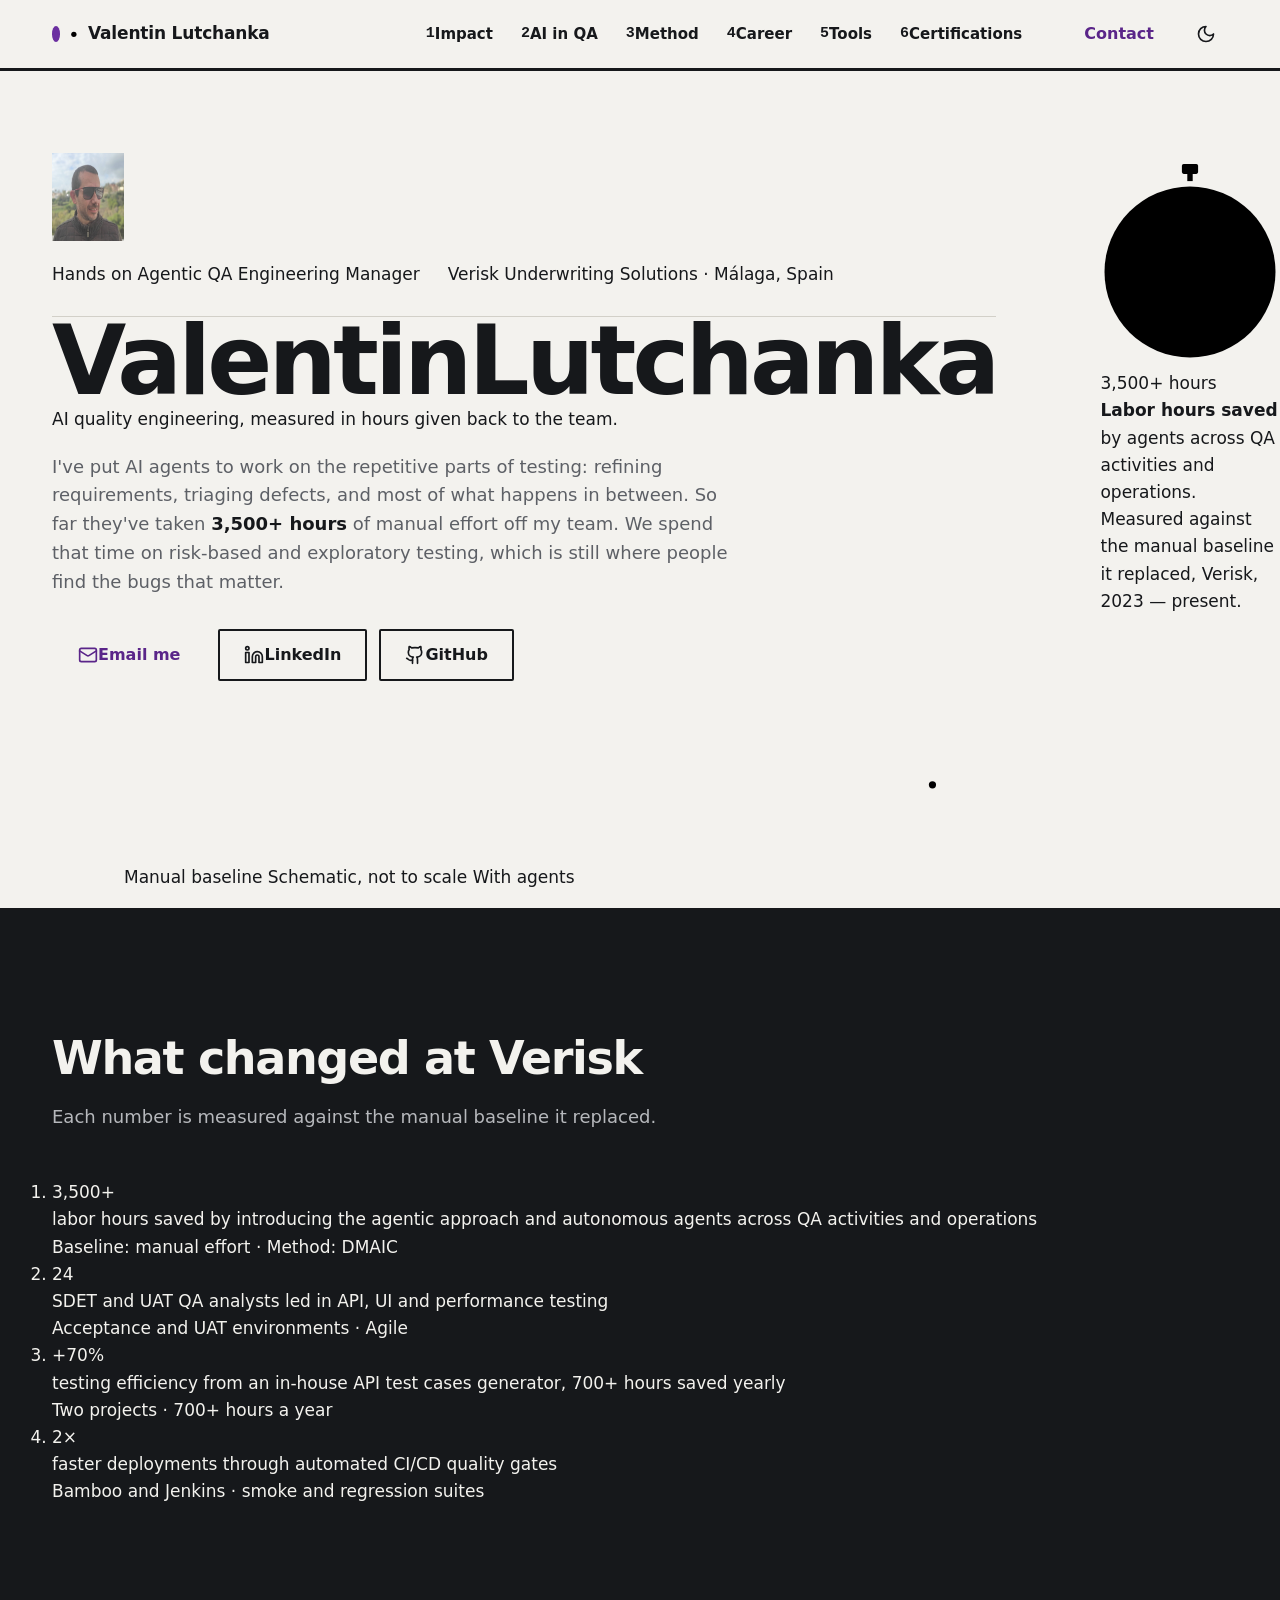
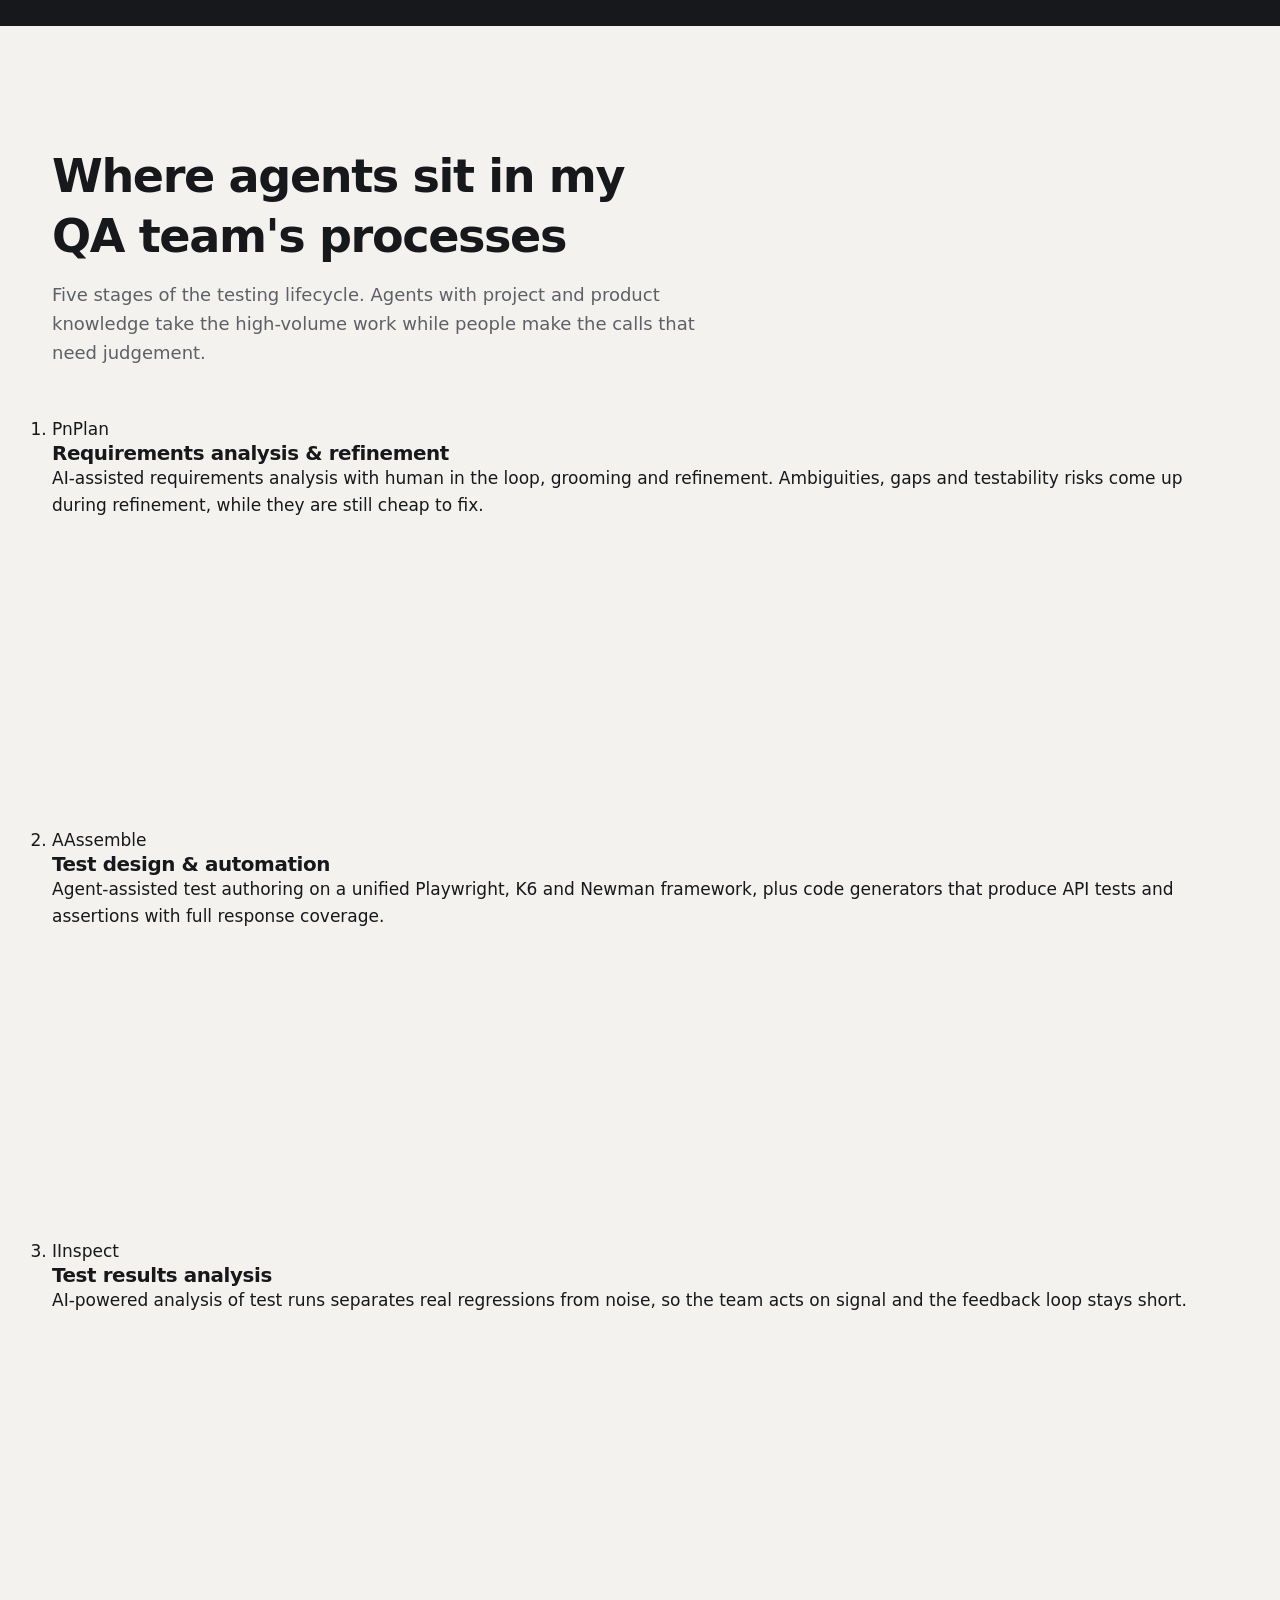
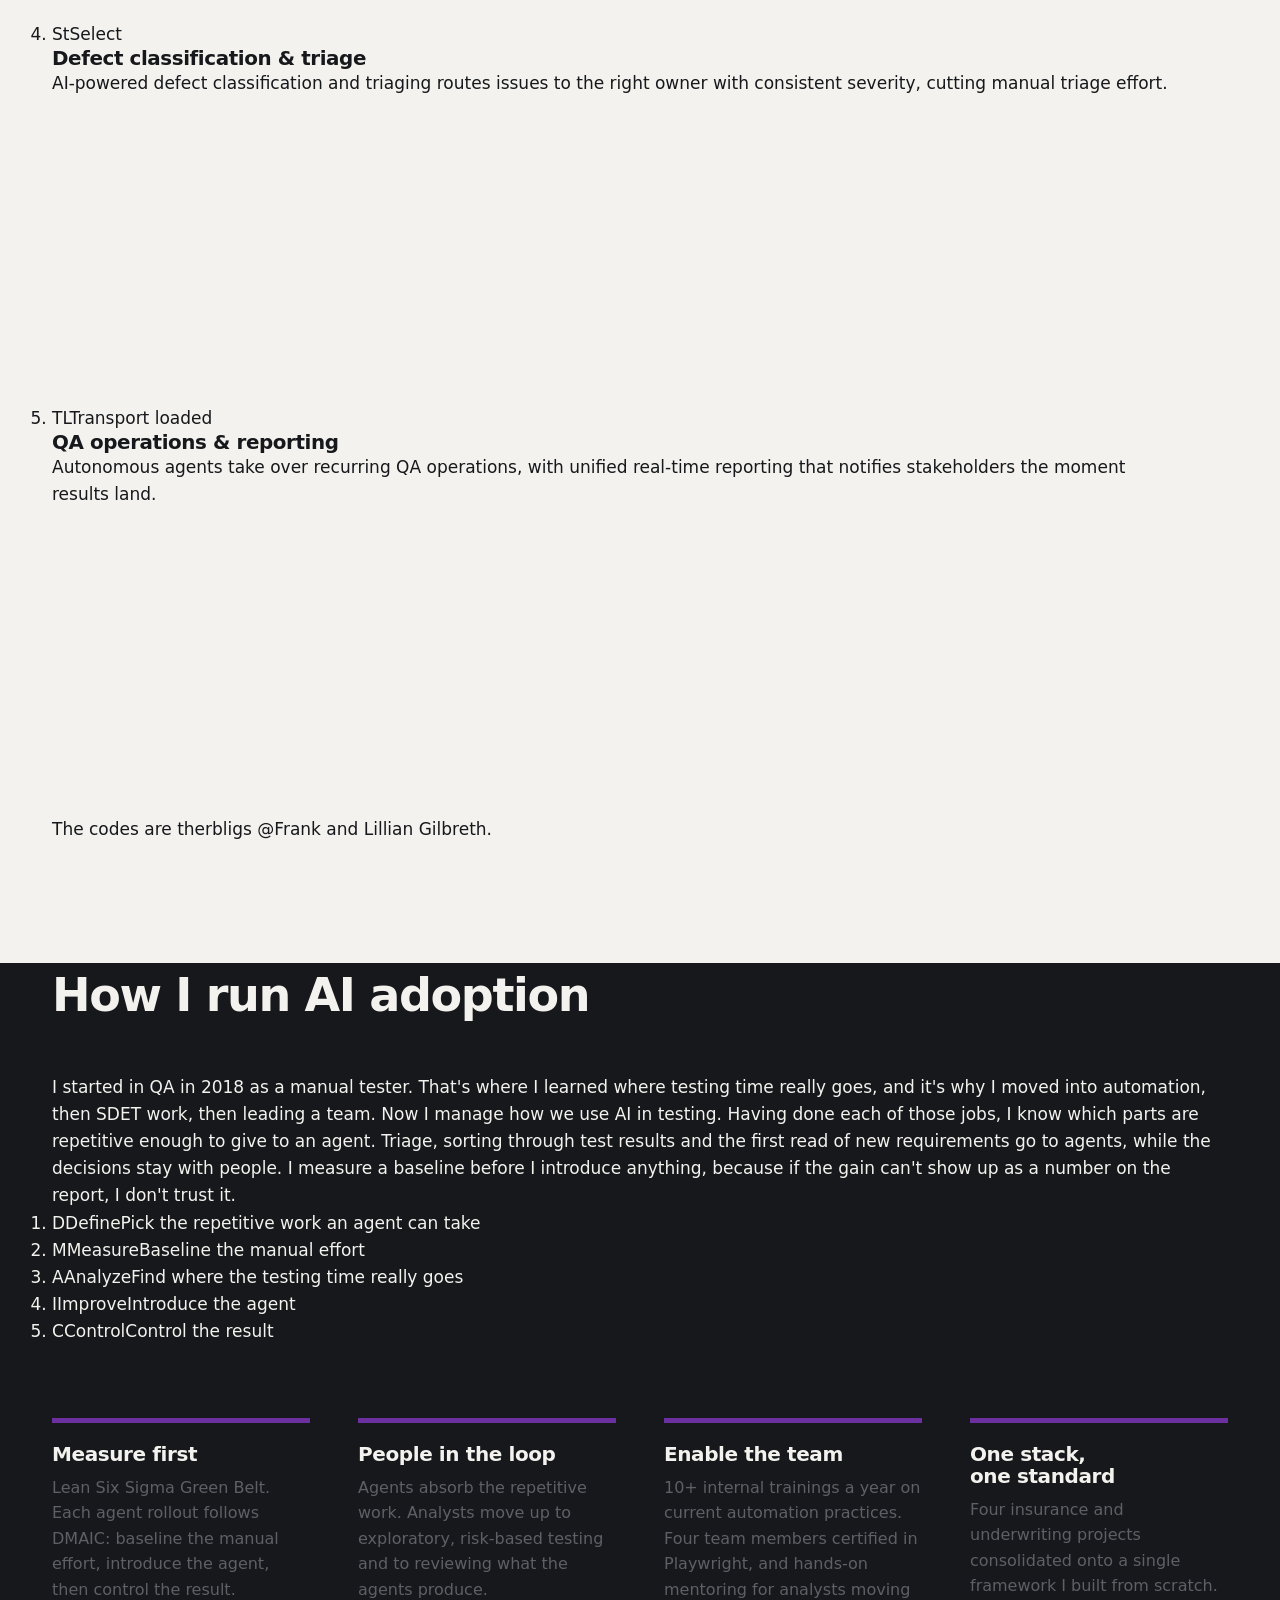
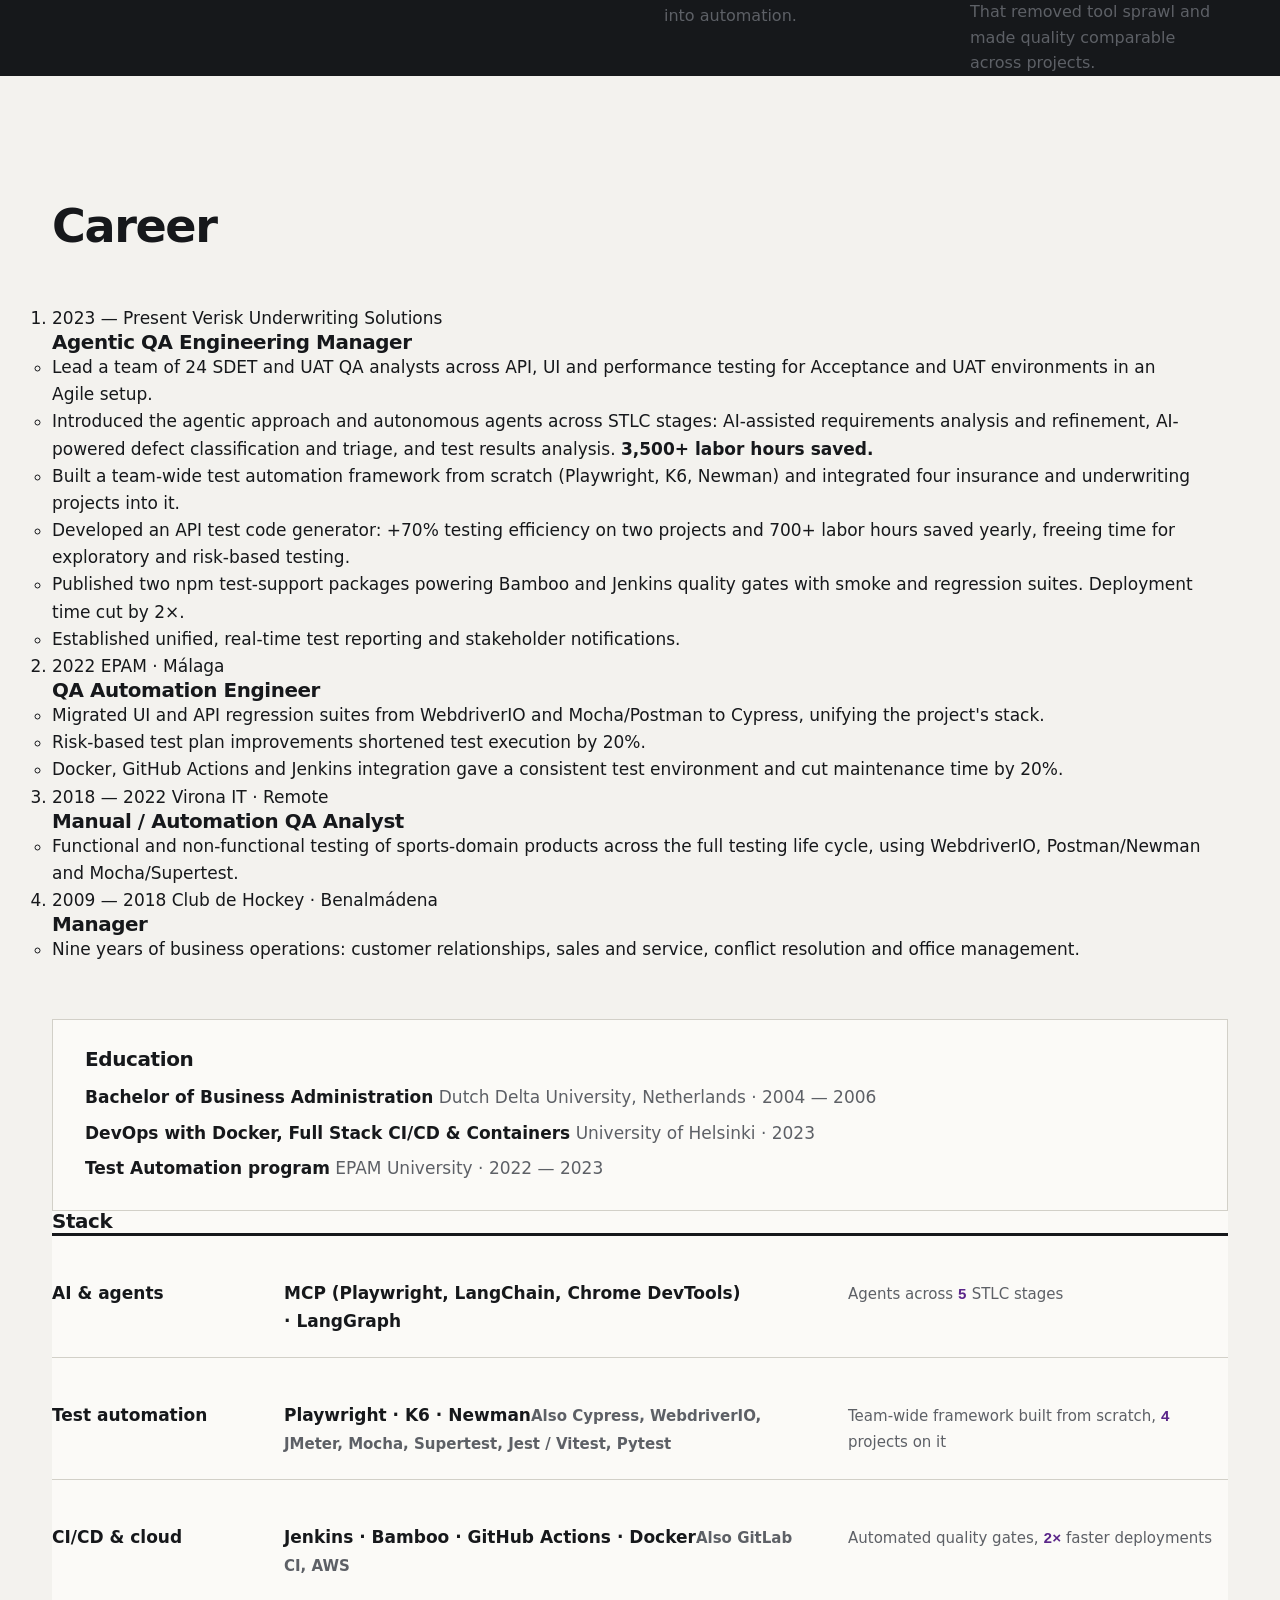
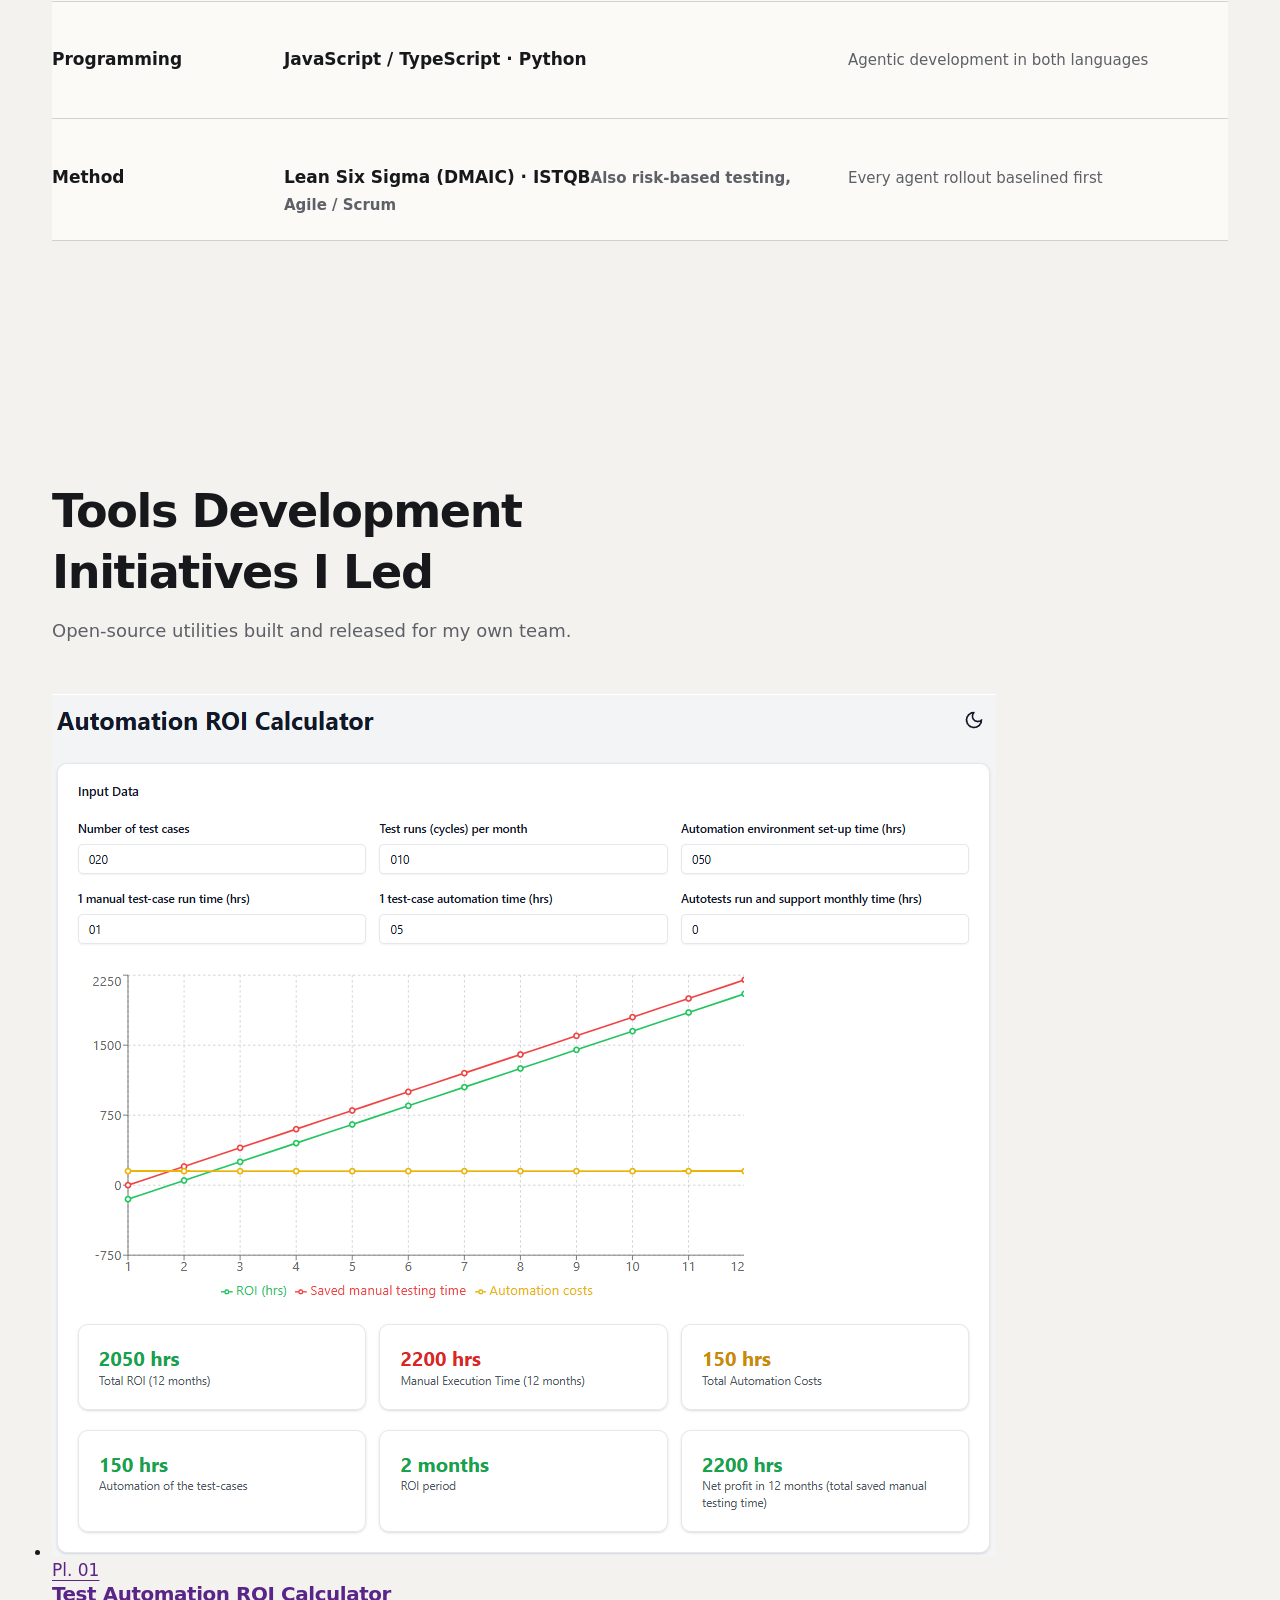
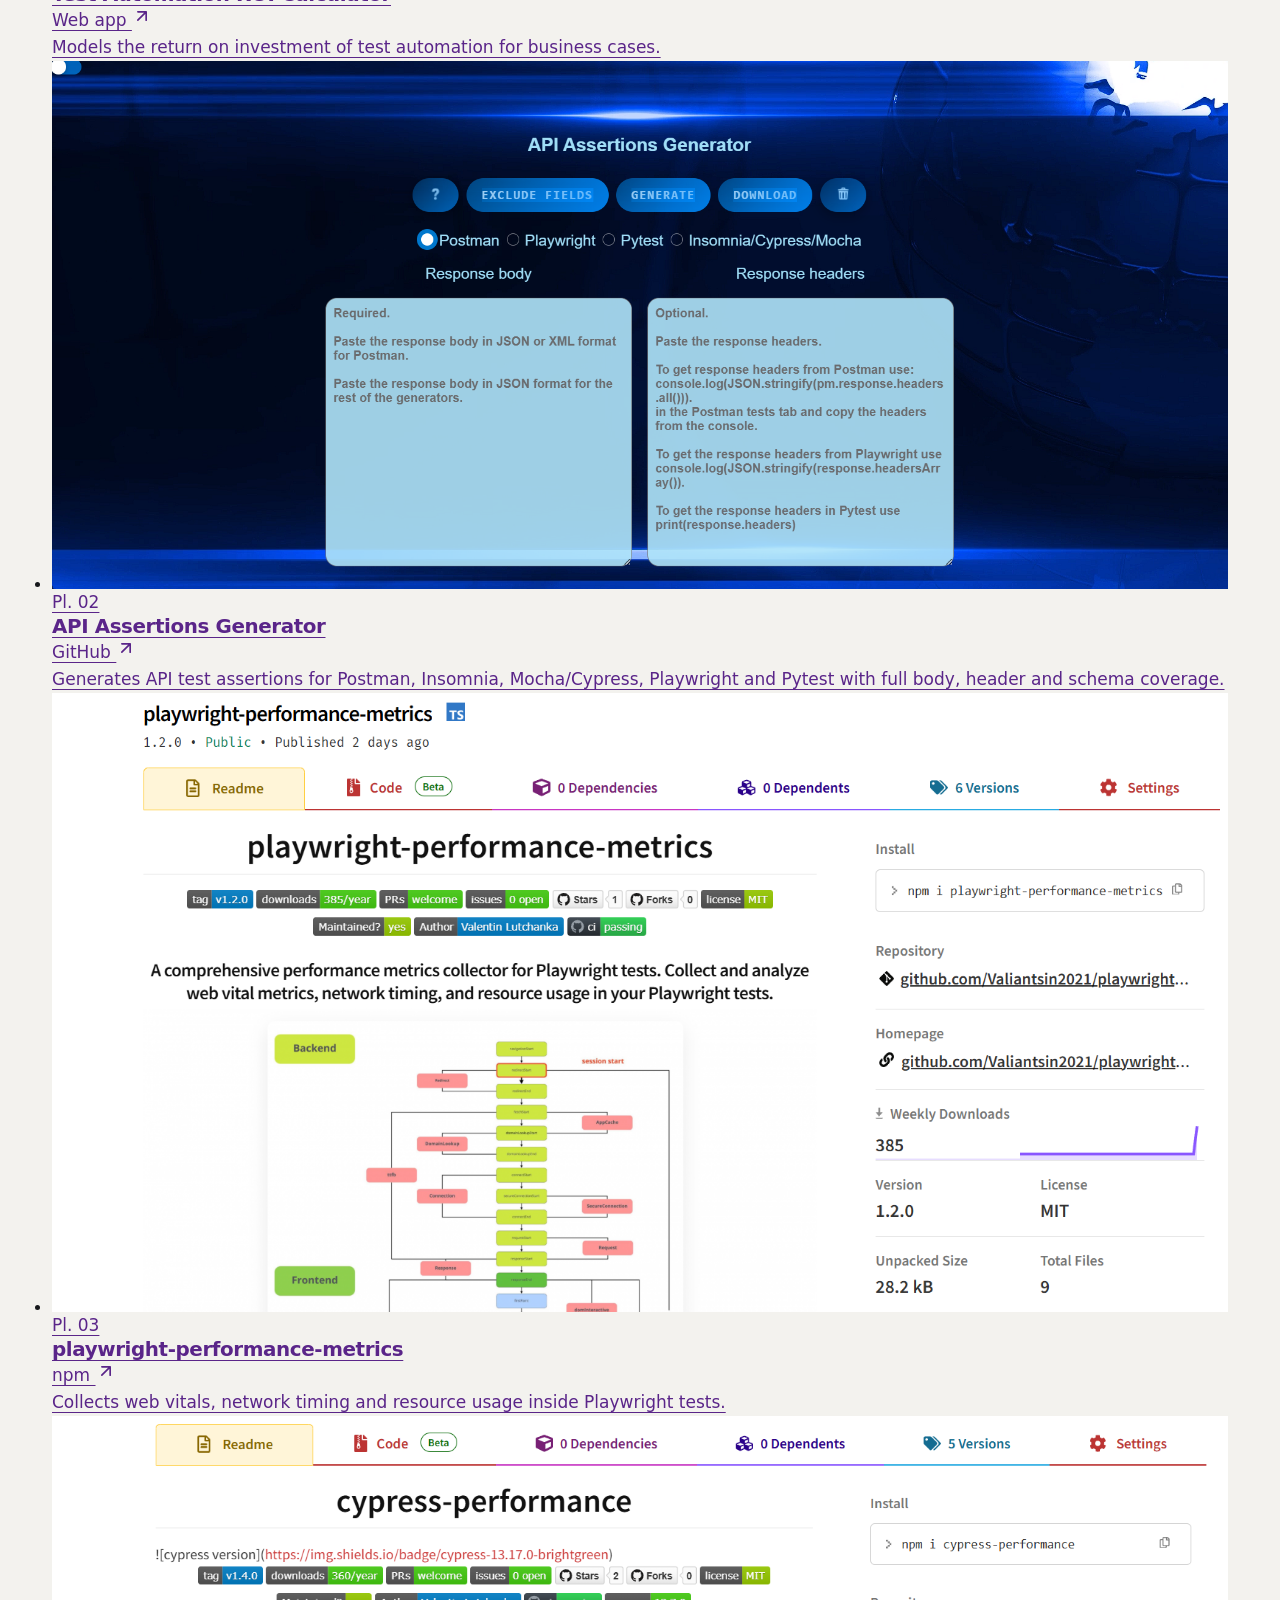
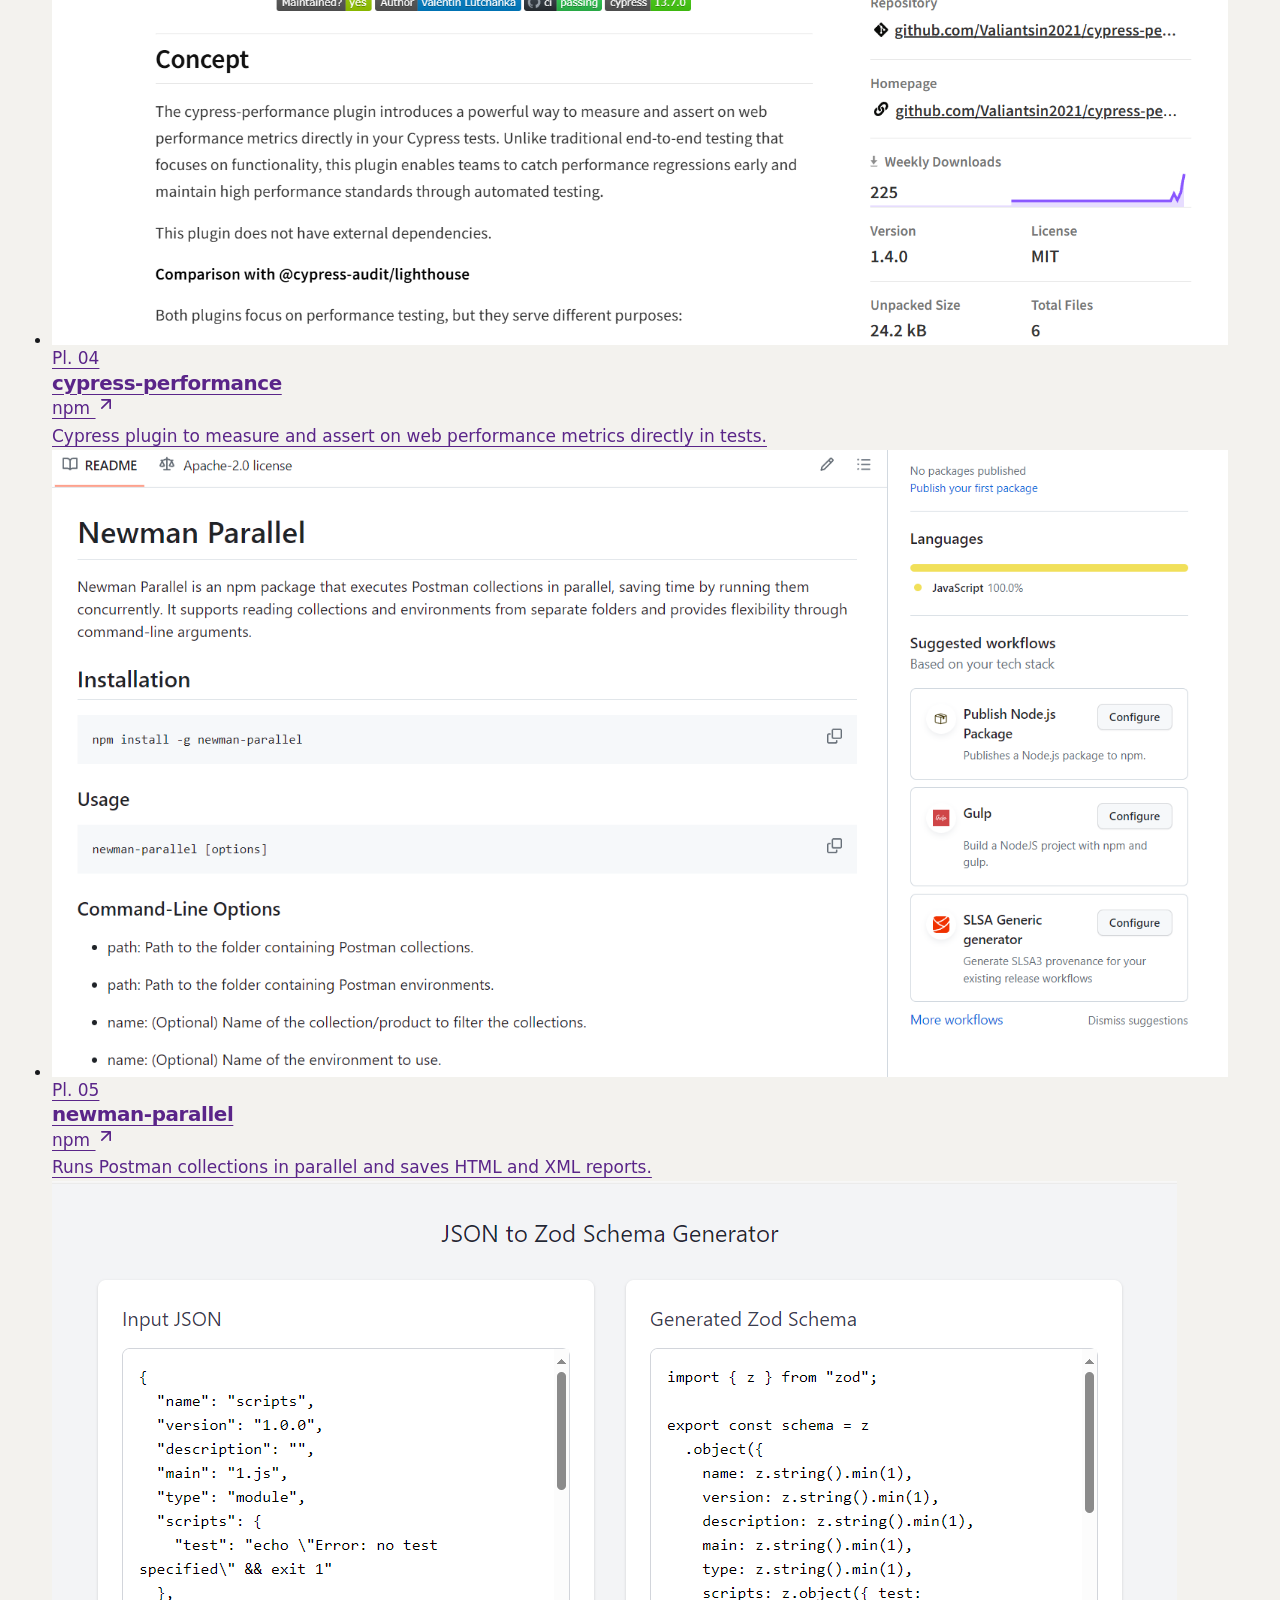
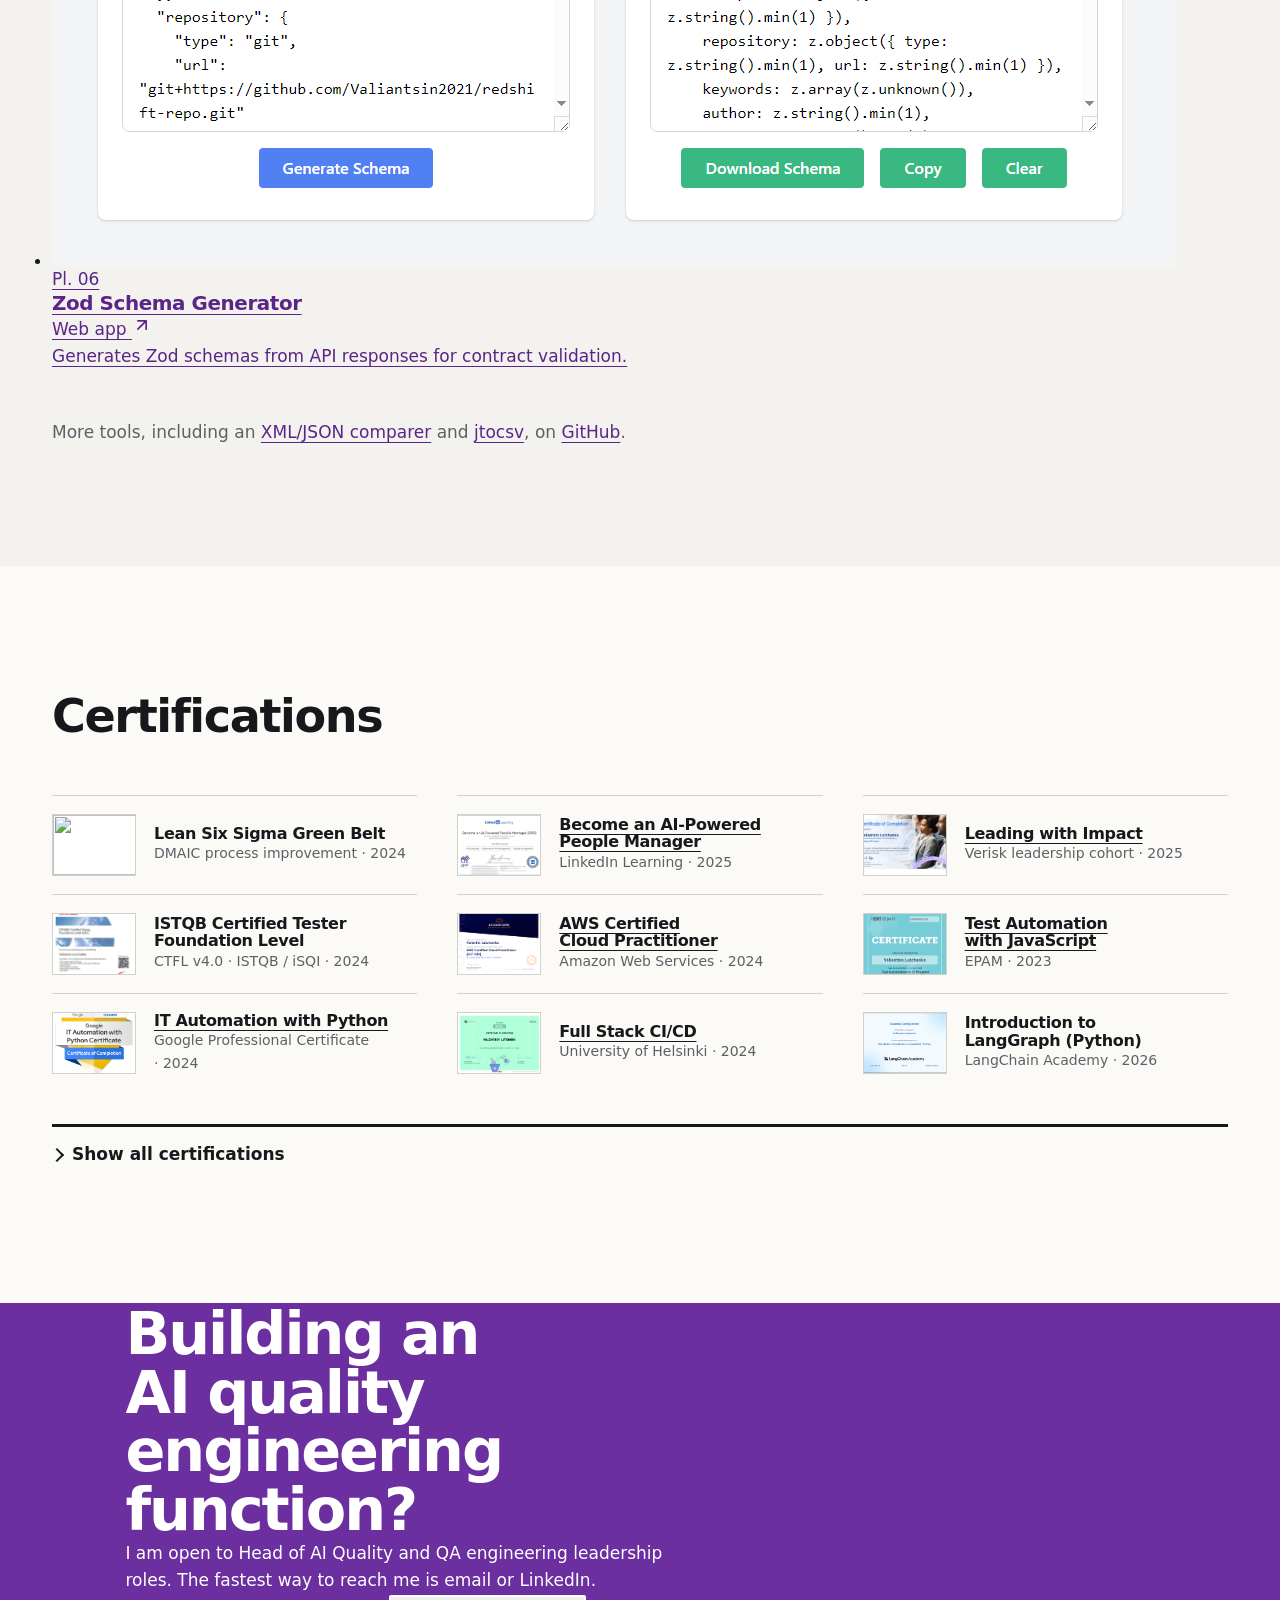
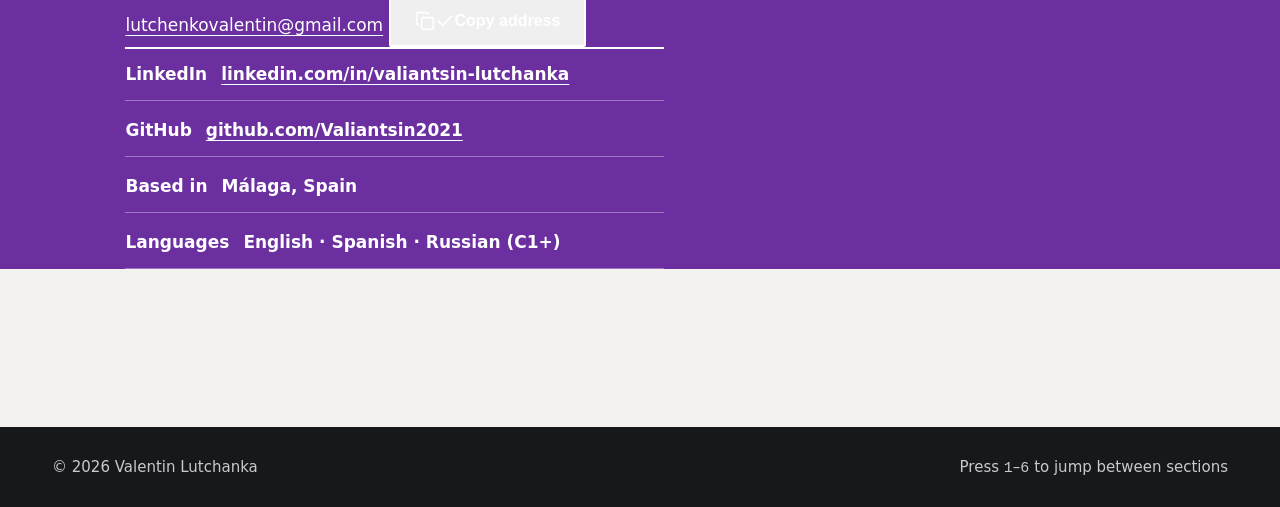
==== commit 50d31e61: "feat: update wording in tools header" ====
--- a/index.html
+++ b/index.html
@@ -1,936 +1,767 @@
-<!doctype html>
+<!DOCTYPE html>
 <html lang="en">
-  <head>
-    <meta charset="utf-8" />
-    <meta name="viewport" content="width=device-width, initial-scale=1" />
-
-    <title>Valentin Lutchanka — AI Quality Engineering Leader</title>
-    <meta
-      name="description"
-      content="Agentic QA Engineering Manager. I integrate AI-empowered processes and autonomous agents across every stage of the software testing lifecycle — 3,500+ labor hours saved."
-    />
-    <meta name="author" content="Valentin Lutchanka" />
-    <meta name="theme-color" content="#141518" media="(prefers-color-scheme: dark)" />
-    <meta name="theme-color" content="#f3f2ee" media="(prefers-color-scheme: light)" />
-
-    <meta property="og:type" content="profile" />
-    <meta property="og:title" content="Valentin Lutchanka — AI Quality Engineering Leader" />
-    <meta
-      property="og:description"
-      content="AI-empowered QA across the full STLC: requirements refinement, defect triage, test results analysis. 3,500+ labor hours saved."
-    />
-    <meta property="og:image" content="https://valiantsin2021.github.io/Portfolio-Valentin/assets/img/profile-img.jpg" />
-    <meta property="og:url" content="https://valiantsin2021.github.io/Portfolio-Valentin/" />
-
-    <link href="assets/img/favicon.png" rel="icon" />
-    <link href="assets/img/favicon.png" rel="apple-touch-icon" />
-
-    <link rel="preconnect" href="https://fonts.googleapis.com" />
-    <link rel="preconnect" href="https://fonts.gstatic.com" crossorigin />
-    <link
-      href="https://fonts.googleapis.com/css2?family=Overpass+Mono:wght@500;600&family=Overpass:ital,wght@0,400;0,600;0,700;0,800;0,900;1,400&display=swap"
-      rel="stylesheet"
-    />
-
-    <!-- Apply saved theme before first paint to avoid a flash -->
-    <script>
-      try {
-        var t = localStorage.getItem('theme')
-        if (t === 'light' || t === 'dark') document.documentElement.setAttribute('data-theme', t)
-      } catch (e) {}
-    </script>
-
-    <link href="assets/css/style.css" rel="stylesheet" />
-
-    <script type="application/ld+json">
-      {
-        "@context": "https://schema.org",
-        "@type": "Person",
-        "name": "Valentin Lutchanka",
-        "jobTitle": "Agentic QA Engineering Manager",
-        "address": { "@type": "PostalAddress", "addressLocality": "Málaga", "addressCountry": "ES" },
-        "email": "mailto:lutchenkovalentin@gmail.com",
-        "sameAs": ["https://www.linkedin.com/in/valiantsin-lutchanka/", "https://github.com/Valiantsin2021"],
-        "knowsAbout": ["AI quality engineering", "Agentic QA", "Test automation", "Lean Six Sigma", "Playwright"]
-      }
-    </script>
-  </head>
-
-  <body>
-    <!-- Icon sprite (Lucide) -->
-    <svg width="0" height="0" style="position: absolute" aria-hidden="true">
-      <symbol id="i-github" viewBox="0 0 24 24">
-        <path
-          d="M15 22v-4a4.8 4.8 0 0 0-1-3.5c3 0 6-2 6-5.5.08-1.25-.27-2.48-1-3.5.28-1.15.28-2.35 0-3.5 0 0-1 0-3 1.5-2.64-.5-5.36-.5-8 0C6 2 5 2 5 2c-.3 1.15-.3 2.35 0 3.5A5.4 5.4 0 0 0 4 9c0 3.5 3 5.5 6 5.5-.39.49-.68 1.05-.85 1.65-.17.6-.22 1.23-.15 1.85v4"
-        />
-        <path d="M9 18c-4.51 2-5-2-7-2" />
-      </symbol>
-      <symbol id="i-linkedin" viewBox="0 0 24 24">
-        <path d="M16 8a6 6 0 0 1 6 6v7h-4v-7a2 2 0 0 0-4 0v7h-4v-7a6 6 0 0 1 6-6z" />
-        <rect x="2" y="9" width="4" height="12" />
-        <circle cx="4" cy="4" r="2" />
-      </symbol>
-      <symbol id="i-mail" viewBox="0 0 24 24">
-        <rect x="2" y="4" width="20" height="16" rx="2" />
-        <path d="m22 7-8.97 5.7a1.94 1.94 0 0 1-2.06 0L2 7" />
-      </symbol>
-      <symbol id="i-link" viewBox="0 0 24 24">
-        <path d="M10 13a5 5 0 0 0 7.54.54l3-3a5 5 0 0 0-7.07-7.07l-1.72 1.71" />
-        <path d="M14 11a5 5 0 0 0-7.54-.54l-3 3a5 5 0 0 0 7.07 7.07l1.71-1.71" />
-      </symbol>
-      <symbol id="i-pin" viewBox="0 0 24 24">
-        <path d="M20 10c0 6-8 12-8 12s-8-6-8-12a8 8 0 0 1 16 0Z" />
-        <circle cx="12" cy="10" r="3" />
-      </symbol>
-      <symbol id="i-globe" viewBox="0 0 24 24">
-        <circle cx="12" cy="12" r="10" />
-        <path d="M2 12h20M12 2a15.3 15.3 0 0 1 4 10 15.3 15.3 0 0 1-4 10 15.3 15.3 0 0 1-4-10 15.3 15.3 0 0 1 4-10Z" />
-      </symbol>
-      <symbol id="i-sun" viewBox="0 0 24 24">
-        <circle cx="12" cy="12" r="4" />
-        <path d="M12 2v2M12 20v2M4.93 4.93l1.41 1.41M17.66 17.66l1.41 1.41M2 12h2M20 12h2M6.34 17.66l-1.41 1.41M19.07 4.93l-1.41 1.41" />
-      </symbol>
-      <symbol id="i-moon" viewBox="0 0 24 24">
-        <path d="M12 3a6 6 0 0 0 9 9 9 9 0 1 1-9-9Z" />
-      </symbol>
-      <symbol id="i-menu" viewBox="0 0 24 24">
-        <path d="M4 6h16M4 12h16M4 18h16" />
-      </symbol>
-      <symbol id="i-x" viewBox="0 0 24 24">
-        <path d="M18 6 6 18M6 6l12 12" />
-      </symbol>
-      <symbol id="i-arrow" viewBox="0 0 24 24">
-        <path d="M7 7h10v10M7 17 17 7" />
-      </symbol>
-    </svg>
-
-    <a class="skip-link" href="#main">Skip to content</a>
-
-    <!-- ======= Header ======= -->
-    <header class="site-header">
-      <div class="container header-inner">
-        <a href="#top" class="brand">Valentin Lutchanka</a>
-
-        <nav id="site-nav" class="site-nav" aria-label="Primary">
-          <ul>
-            <li><a href="#stlc">AI in QA</a></li>
-            <li><a href="#experience">Career</a></li>
-            <li><a href="#toolkit">Stack</a></li>
-            <li><a href="#open-source">Tools</a></li>
-            <li><a href="#credentials">Certifications</a></li>
-            <li class="nav-cta-item"><a href="#contact" class="nav-cta">Contact</a></li>
-          </ul>
-        </nav>
-
-        <div class="header-actions">
-          <a href="#contact" class="header-cta">Contact</a>
-          <button type="button" class="icon-btn theme-toggle" aria-label="Switch color theme">
-            <svg class="icon icon-sun" aria-hidden="true">
-              <use href="#i-sun" />
-            </svg>
-            <svg class="icon icon-moon" aria-hidden="true">
-              <use href="#i-moon" />
-            </svg>
-          </button>
-          <button type="button" class="icon-btn nav-toggle" aria-label="Open menu" aria-expanded="false" aria-controls="site-nav">
-            <svg class="icon icon-open" aria-hidden="true">
-              <use href="#i-menu" />
-            </svg>
-            <svg class="icon icon-close" aria-hidden="true">
-              <use href="#i-x" />
-            </svg>
-          </button>
-        </div>
-      </div>
-    </header>
-
-    <main id="main">
-      <!-- ======= Hero ======= -->
-      <section id="top" class="hero">
-        <div class="container hero-head">
-          <h1 class="hero-name">Valentin Lutchanka</h1>
-          <p class="hero-role">
-            <span class="hero-title">Hands on Agentic QA Engineering Manager</span>
-            <span class="hero-where"><span>Verisk Underwriting Solutions</span> <span>Málaga, Spain</span></span>
+
+<head>
+  <meta charset="utf-8">
+  <meta name="viewport" content="width=device-width, initial-scale=1">
+
+  <title>Valentin Lutchanka — AI Quality Engineering Leader</title>
+  <meta name="description"
+    content="Agentic QA Engineering Manager. I integrate AI-empowered processes and autonomous agents across every stage of the software testing lifecycle — 3,500+ labor hours saved.">
+  <meta name="author" content="Valentin Lutchanka">
+  <meta name="theme-color" content="#0c0f0d" media="(prefers-color-scheme: dark)">
+  <meta name="theme-color" content="#e6ede3" media="(prefers-color-scheme: light)">
+
+  <meta property="og:type" content="profile">
+  <meta property="og:title" content="Valentin Lutchanka — AI Quality Engineering Leader">
+  <meta property="og:description"
+    content="AI-empowered QA across the full STLC: requirements refinement, defect triage, test results analysis. 3,500+ labor hours saved.">
+  <meta property="og:image" content="https://valiantsin2021.github.io/Portfolio-Valentin/assets/img/profile-img.jpg">
+  <meta property="og:url" content="https://valiantsin2021.github.io/Portfolio-Valentin/">
+
+  <link href="assets/img/favicon.png" rel="icon">
+  <link href="assets/img/favicon.png" rel="apple-touch-icon">
+
+  <link rel="preconnect" href="https://fonts.googleapis.com">
+  <link rel="preconnect" href="https://fonts.gstatic.com" crossorigin>
+  <link
+    href="https://fonts.googleapis.com/css2?family=Archivo:wdth,wght@62..125,100..900&family=Public+Sans:wght@400;500;600;700&display=swap"
+    rel="stylesheet">
+
+  <!-- Apply saved theme before first paint; hold hero entrance until the motion script takes over -->
+  <script>
+    try {
+      var t = localStorage.getItem('theme');
+      if (t === 'light' || t === 'dark') document.documentElement.setAttribute('data-theme', t);
+    } catch (e) { }
+    if (!window.matchMedia('(prefers-reduced-motion: reduce)').matches) {
+      document.documentElement.classList.add('motion');
+      // Safety net: never leave the hero hidden if the motion script fails to load
+      setTimeout(function () { document.documentElement.classList.add('motion-ready'); }, 2500);
+    }
+  </script>
+
+  <link href="assets/css/style.css" rel="stylesheet">
+
+  <script type="application/ld+json">
+  {
+    "@context": "https://schema.org",
+    "@type": "Person",
+    "name": "Valentin Lutchanka",
+    "jobTitle": "Agentic QA Engineering Manager",
+    "address": { "@type": "PostalAddress", "addressLocality": "Málaga", "addressCountry": "ES" },
+    "email": "mailto:lutchenkovalentin@gmail.com",
+    "sameAs": [
+      "https://www.linkedin.com/in/valiantsin-lutchanka/",
+      "https://github.com/Valiantsin2021"
+    ],
+    "knowsAbout": ["AI quality engineering", "Agentic QA", "Test automation", "Lean Six Sigma", "Playwright"]
+  }
+  </script>
+</head>
+
+<body>
+  <!-- Icon sprite (Lucide) -->
+  <svg width="0" height="0" style="position:absolute" aria-hidden="true">
+    <symbol id="i-github" viewBox="0 0 24 24">
+      <path
+        d="M15 22v-4a4.8 4.8 0 0 0-1-3.5c3 0 6-2 6-5.5.08-1.25-.27-2.48-1-3.5.28-1.15.28-2.35 0-3.5 0 0-1 0-3 1.5-2.64-.5-5.36-.5-8 0C6 2 5 2 5 2c-.3 1.15-.3 2.35 0 3.5A5.4 5.4 0 0 0 4 9c0 3.5 3 5.5 6 5.5-.39.49-.68 1.05-.85 1.65-.17.6-.22 1.23-.15 1.85v4" />
+      <path d="M9 18c-4.51 2-5-2-7-2" />
+    </symbol>
+    <symbol id="i-linkedin" viewBox="0 0 24 24">
+      <path d="M16 8a6 6 0 0 1 6 6v7h-4v-7a2 2 0 0 0-4 0v7h-4v-7a6 6 0 0 1 6-6z" />
+      <rect x="2" y="9" width="4" height="12" />
+      <circle cx="4" cy="4" r="2" />
+    </symbol>
+    <symbol id="i-mail" viewBox="0 0 24 24">
+      <rect x="2" y="4" width="20" height="16" rx="2" />
+      <path d="m22 7-8.97 5.7a1.94 1.94 0 0 1-2.06 0L2 7" />
+    </symbol>
+    <symbol id="i-copy" viewBox="0 0 24 24">
+      <rect x="8" y="8" width="14" height="14" rx="2" />
+      <path d="M4 16c-1.1 0-2-.9-2-2V4c0-1.1.9-2 2-2h10c1.1 0 2 .9 2 2" />
+    </symbol>
+    <symbol id="i-check" viewBox="0 0 24 24">
+      <path d="M20 6 9 17l-5-5" />
+    </symbol>
+    <symbol id="i-sun" viewBox="0 0 24 24">
+      <circle cx="12" cy="12" r="4" />
+      <path
+        d="M12 2v2M12 20v2M4.93 4.93l1.41 1.41M17.66 17.66l1.41 1.41M2 12h2M20 12h2M6.34 17.66l-1.41 1.41M19.07 4.93l-1.41 1.41" />
+    </symbol>
+    <symbol id="i-moon" viewBox="0 0 24 24">
+      <path d="M12 3a6 6 0 0 0 9 9 9 9 0 1 1-9-9Z" />
+    </symbol>
+    <symbol id="i-menu" viewBox="0 0 24 24">
+      <path d="M4 6h16M4 12h16M4 18h16" />
+    </symbol>
+    <symbol id="i-x" viewBox="0 0 24 24">
+      <path d="M18 6 6 18M6 6l12 12" />
+    </symbol>
+    <symbol id="i-arrow" viewBox="0 0 24 24">
+      <path d="M7 7h10v10M7 17 17 7" />
+    </symbol>
+  </svg>
+
+  <a class="skip-link" href="#main">Skip to content</a>
+
+  <!-- ======= Header ======= -->
+  <header class="site-header">
+    <div class="container header-inner">
+      <a href="#top" class="brand">
+        <svg class="brand-watch" viewBox="0 0 32 32" aria-hidden="true">
+          <circle cx="16" cy="18" r="11" class="bw-face" />
+          <path d="M13 4h6M16 4v3" class="bw-crown" />
+          <line x1="16" y1="18" x2="16" y2="9.5" class="bw-hand" />
+          <circle cx="16" cy="18" r="1.6" class="bw-pin" />
+        </svg>
+        <span>Valentin Lutchanka</span>
+      </a>
+
+      <nav id="site-nav" class="site-nav" aria-label="Primary">
+        <ul>
+          <li><a href="#impact"><kbd>1</kbd>Impact</a></li>
+          <li><a href="#stlc"><kbd>2</kbd>AI in QA</a></li>
+          <li><a href="#method"><kbd>3</kbd>Method</a></li>
+          <li><a href="#career"><kbd>4</kbd>Career</a></li>
+          <li><a href="#tools"><kbd>5</kbd>Tools</a></li>
+          <li><a href="#credentials"><kbd>6</kbd>Certifications</a></li>
+        </ul>
+      </nav>
+
+      <div class="header-actions">
+        <a href="#contact" class="btn btn-signal btn-sm">Contact</a>
+        <button type="button" class="icon-btn theme-toggle" aria-label="Switch color theme">
+          <svg class="icon icon-sun" aria-hidden="true">
+            <use href="#i-sun" />
+          </svg>
+          <svg class="icon icon-moon" aria-hidden="true">
+            <use href="#i-moon" />
+          </svg>
+        </button>
+        <button type="button" class="icon-btn nav-toggle" aria-label="Open menu" aria-expanded="false"
+          aria-controls="site-nav">
+          <svg class="icon icon-open" aria-hidden="true">
+            <use href="#i-menu" />
+          </svg>
+          <svg class="icon icon-close" aria-hidden="true">
+            <use href="#i-x" />
+          </svg>
+        </button>
+      </div>
+    </div>
+  </header>
+
+  <main id="main">
+
+    <!-- ======= Hero: the time study ======= -->
+    <section id="top" class="hero">
+      <div class="container hero-grid">
+        <div class="hero-copy">
+          <div class="hero-id reveal">
+            <img src="assets/img/profile-img.jpg" alt="Portrait of Valentin Lutchanka" class="portrait" width="72"
+              height="88">
+            <p class="hero-role">Hands on Agentic QA Engineering Manager<br>
+              <span>Verisk Underwriting Solutions · Málaga, Spain</span></p>
+          </div>
+
+          <h1 class="hero-name"><span class="line"><span>Valentin</span></span><span
+              class="line"><span>Lutchanka</span></span></h1>
+
+          <p class="hero-thesis reveal">AI quality engineering, measured in hours given back to the team.</p>
+          <p class="lead reveal">
+            I've put AI agents to work on the repetitive parts of testing: refining requirements, triaging defects, and
+            most of what happens in between. So far they've taken <strong>3,500+ hours</strong> of manual effort off my
+            team. We spend that time on risk-based and exploratory testing, which is still where people find the bugs
+            that matter.
           </p>
-        </div>
-        <div class="container hero-grid">
-          <div class="hero-copy">
-            <p class="hero-claim">AI quality engineering, measured in hours given back to the team.</p>
-            <p class="lead">
-              I've put AI agents to work on the repetitive parts of testing: refining requirements, triaging defects, and most of what happens in
-              between. So far they've taken <strong>3,500+ hours</strong> of manual effort off my team. We spend that time on risk-based and
-              exploratory testing, which is still where people find the bugs that matter.
-            </p>
-
-            <div class="hero-ctas">
-              <a href="#contact" class="btn btn-primary">Get in touch</a>
-              <a href="#impact" class="btn btn-ghost">See the impact</a>
-              <ul class="hero-social" aria-label="Profiles">
-                <li>
-                  <a href="https://www.linkedin.com/in/valiantsin-lutchanka/" target="_blank" rel="noopener" aria-label="LinkedIn"
-                    ><svg class="icon" aria-hidden="true"><use href="#i-linkedin" /></svg
-                  ></a>
-                </li>
-                <li>
-                  <a href="https://github.com/Valiantsin2021" target="_blank" rel="noopener" aria-label="GitHub"
-                    ><svg class="icon" aria-hidden="true"><use href="#i-github" /></svg
-                  ></a>
-                </li>
-                <li>
-                  <a href="mailto:lutchenkovalentin@gmail.com" aria-label="Email"
-                    ><svg class="icon" aria-hidden="true"><use href="#i-mail" /></svg
-                  ></a>
-                </li>
-              </ul>
-            </div>
-          </div>
-
-          <figure class="portrait">
-            <img src="assets/img/profile-img.jpg" alt="Portrait of Valentin Lutchanka" width="1148" height="1029" />
-          </figure>
-        </div>
-
-        <nav class="strip" aria-label="Career line, 2018 to now">
-          <ol class="container">
-            <li><a href="#role-virona"><span class="roundel"></span><span class="st-name">Manual tester</span><span class="st-time">2018 - 2022</span></a></li>
-            <li><a href="#role-epam"><span class="roundel"></span><span class="st-name">Automation QA</span><span class="st-time">2022&#8288;<span class="sep">·</span>EPAM</span></a></li>
-            <li><a href="#role-verisk"><span class="roundel"></span><span class="st-name">QA Lead/SDET</span><span class="st-time">2023&#8288;<span class="sep">·</span>Verisk</span></a></li>
-            <li><a href="#role-verisk"><span class="roundel"></span><span class="st-name">Automation QA Manager</span><span class="st-time">2024 - 2025<span class="sep">·</span>Verisk</span></a></li>
-            <li class="is-here">
-              <a href="#role-verisk" aria-current="step"><span class="roundel"></span><span class="st-name">Senior Agentic QA Manager</span><span class="st-time">Now</span></a>
-            </li>
-          </ol>
-        </nav>
-      </section>
-
-      <div class="line-wrap">
-        <div class="route" aria-hidden="true"><span class="route-fill"></span><span class="rider"></span></div>
-
-      <!-- ======= Impact ======= -->
-      <section id="impact" class="section section-tight">
-        <div class="container">
-          <header class="section-head"><span class="stop" aria-hidden="true"></span>
-            <h2><span class="plate">What changed at Verisk</span></h2>
-            <p>Each number is measured against the manual baseline it replaced.</p>
-          </header>
-
-          <ul class="metrics">
-            <li class="metric">
-              <span class="metric-value flap">3,500+</span>
-              <span class="metric-label"
-                >labor hours saved by introducing the agentic approach and autonomous agents across QA activities and operations</span
-              >
-            </li>
-            <li class="metric">
-              <span class="metric-value flap">24</span>
-              <span class="metric-label">SDET and UAT QA analysts led in API, UI and performance testing</span>
-            </li>
-            <li class="metric">
-              <span class="metric-value flap">+70%</span>
-              <span class="metric-label">testing efficiency from an in-house API test cases generator, 700+ hours saved yearly</span>
-            </li>
-            <li class="metric">
-              <span class="metric-value flap">2×</span>
-              <span class="metric-label">faster deployments through automated CI/CD quality gates</span>
-            </li>
-          </ul>
-        </div>
-      </section>
-
-      <!-- ======= AI across STLC ======= -->
-      <section id="stlc" class="section section-alt">
-        <div class="container">
-          <header class="section-head"><span class="stop" aria-hidden="true"></span>
-            <h2><span class="plate">Where agents sit in my QA team's processes</span></h2>
-            <p>
-              Five stages of the testing lifecycle. Agents with project and product knowledge take the high-volume work while people make the calls
-              that need judgement.
-            </p>
-          </header>
-
-          <ol class="stages">
-            <li class="stage-card">
-              <span class="stage-num">01</span>
-              <h3>Requirements analysis &amp; refinement</h3>
-              <p>
-                AI-assisted requirements analysis with human in the loop, grooming and refinement. Ambiguities, gaps and testability risks come up
-                during refinement, while they are still cheap to fix.
-              </p>
-            </li>
-            <li class="stage-card">
-              <span class="stage-num">02</span>
-              <h3>Test design &amp; automation</h3>
-              <p>
-                Agent-assisted test authoring on a unified Playwright, K6 and Newman framework, plus code generators that produce API tests and
-                assertions with full response coverage.
-              </p>
-            </li>
-            <li class="stage-card">
-              <span class="stage-num">03</span>
-              <h3>Test results analysis</h3>
-              <p>
-                AI-powered analysis of test runs separates real regressions from noise, so the team acts on signal and the feedback loop stays short.
-              </p>
-            </li>
-            <li class="stage-card">
-              <span class="stage-num">04</span>
-              <h3>Defect classification &amp; triage</h3>
-              <p>
-                AI-powered defect classification and triaging routes issues to the right owner with consistent severity, cutting manual triage effort.
-              </p>
-            </li>
-            <li class="stage-card">
-              <span class="stage-num">05</span>
-              <h3>QA operations &amp; reporting</h3>
-              <p>
-                Autonomous agents take over recurring QA operations, with unified real-time reporting that notifies stakeholders the moment results
-                land.
-              </p>
-            </li>
-          </ol>
-        </div>
-      </section>
-
-      <!-- ======= Leadership ======= -->
-      <section id="leadership" class="section" data-nav="stlc">
-        <div class="container">
-          <header class="section-head"><span class="stop" aria-hidden="true"></span>
-            <h2><span class="plate">How I run AI adoption</span></h2>
-          </header>
-
-          <div class="view">
-            <p>
-              I started in QA in 2018 as a manual tester. That's where I learned where testing time really goes, and it's why I moved into automation,
-              then SDET work, then leading a team. Now I manage how we use AI in testing. Having done each of those jobs, I know which parts are
-              repetitive enough to give to an agent. Triage, sorting through test results and the first read of new requirements go to agents, while
-              the decisions stay with people. I measure a baseline before I introduce anything, because if the gain can't show up as a number on the
-              report, I don't trust it.
-            </p>
-          </div>
-
-          <div class="principles">
-            <article class="principle">
-              <h3>Measure first</h3>
-              <p>
-                Lean Six Sigma Green Belt. Each agent rollout follows DMAIC: baseline the manual effort, introduce the agent, then control the result.
-              </p>
-            </article>
-            <article class="principle">
-              <h3>People in the loop</h3>
-              <p>Agents absorb the repetitive work. Analysts move up to exploratory, risk-based testing and to reviewing what the agents produce.</p>
-            </article>
-            <article class="principle">
-              <h3>Enable the team</h3>
-              <p>
-                10+ internal trainings a year on current automation practices. Four team members certified in Playwright, and hands-on mentoring for
-                analysts moving into automation.
-              </p>
-            </article>
-            <article class="principle">
-              <h3>One stack, one standard</h3>
-              <p>
-                Four insurance and underwriting projects consolidated onto a single framework I built from scratch. That removed tool sprawl and made
-                quality comparable across projects.
-              </p>
-            </article>
+
+          <div class="hero-ctas reveal">
+            <a href="mailto:lutchenkovalentin@gmail.com" class="btn btn-signal">
+              <svg class="icon" aria-hidden="true"><use href="#i-mail" /></svg>Email me</a>
+            <a href="https://www.linkedin.com/in/valiantsin-lutchanka/" target="_blank" rel="noopener"
+              class="btn btn-ghost"><svg class="icon" aria-hidden="true"><use href="#i-linkedin" /></svg>LinkedIn</a>
+            <a href="https://github.com/Valiantsin2021" target="_blank" rel="noopener" class="btn btn-ghost"><svg
+                class="icon" aria-hidden="true"><use href="#i-github" /></svg>GitHub</a>
           </div>
         </div>
-      </section>
-
-      <!-- ======= Experience ======= -->
-      <section id="experience" class="section section-alt">
-        <div class="container">
-          <header class="section-head"><span class="stop" aria-hidden="true"></span>
-            <h2><span class="plate">Career</span></h2>
-          </header>
-
-          <ol class="timeline">
-            <li class="role is-here" id="role-verisk">
-              <span class="stop" aria-hidden="true"></span>
-              <div class="role-meta">
-                <span class="role-dates">2023 — Present</span>
-                <span class="role-org">Verisk Underwriting Solutions</span>
-              </div>
-              <div class="role-body">
-                <h3>Agentic QA Engineering Manager</h3>
-                <ul>
-                  <li>
-                    Lead a team of 24 SDET and UAT QA analysts across API, UI and performance testing for Acceptance and UAT environments in an Agile
-                    setup.
-                  </li>
-                  <li>
-                    Introduced the agentic approach and autonomous agents across STLC stages: AI-assisted requirements analysis and refinement,
-                    AI-powered defect classification and triage, and test results analysis. <strong>3,500+ labor hours saved.</strong>
-                  </li>
-                  <li>
-                    Built a team-wide test automation framework from scratch (Playwright, K6, Newman) and integrated four insurance and underwriting
-                    projects into it.
-                  </li>
-                  <li>
-                    Developed an API test code generator: +70% testing efficiency on two projects and 700+ labor hours saved yearly, freeing time for
-                    exploratory and risk-based testing.
-                  </li>
-                  <li>
-                    Published two npm test-support packages powering Bamboo and Jenkins quality gates with smoke and regression suites. Deployment
-                    time cut by 2×.
-                  </li>
-                  <li>Established unified, real-time test reporting and stakeholder notifications.</li>
-                </ul>
-              </div>
-            </li>
-            <li class="role" id="role-epam">
-              <span class="stop" aria-hidden="true"></span>
-              <div class="role-meta">
-                <span class="role-dates">2022</span>
-                <span class="role-org">EPAM&#8288;<span class="sep">·</span>Málaga</span>
-              </div>
-              <div class="role-body">
-                <h3>QA Automation Engineer</h3>
-                <ul>
-                  <li>Migrated UI and API regression suites from WebdriverIO and Mocha/Postman to Cypress, unifying the project's stack.</li>
-                  <li>Risk-based test plan improvements shortened test execution by 20%.</li>
-                  <li>Docker, GitHub Actions and Jenkins integration gave a consistent test environment and cut maintenance time by 20%.</li>
-                </ul>
-              </div>
-            </li>
-            <li class="role" id="role-virona">
-              <span class="stop" aria-hidden="true"></span>
-              <div class="role-meta">
-                <span class="role-dates">2018 — 2022</span>
-                <span class="role-org">Virona IT&#8288;<span class="sep">·</span>Remote</span>
-              </div>
-              <div class="role-body">
-                <h3>Manual / Automation QA Analyst</h3>
-                <ul>
-                  <li>
-                    Functional and non-functional testing of sports-domain products across the full testing life cycle, using WebdriverIO,
-                    Postman/Newman and Mocha/Supertest.
-                  </li>
-                </ul>
-              </div>
-            </li>
-            <li class="role role-minor">
-              <span class="stop" aria-hidden="true"></span>
-              <div class="role-meta">
-                <span class="role-dates">2009 — 2018</span>
-                <span class="role-org">Club de Hockey&#8288;<span class="sep">·</span>Benalmádena</span>
-              </div>
-              <div class="role-body">
-                <h3>Manager</h3>
-                <ul>
-                  <li>Nine years of business operations: customer relationships, sales and service, conflict resolution and office management.</li>
-                </ul>
-              </div>
-            </li>
-          </ol>
-
+
+        <figure class="watch reveal" aria-labelledby="watch-cap">
+          <div class="watch-body">
+          <svg class="watch-dial" viewBox="0 0 400 440" aria-hidden="true">
+            <rect x="182" y="0" width="36" height="22" rx="4" class="w-crown" />
+            <rect x="194" y="20" width="12" height="18" class="w-crown" />
+            <circle cx="200" cy="240" r="190" class="w-case" />
+            <circle cx="200" cy="240" r="172" class="w-face" />
+            <g class="w-ticks"><line x1="200.0" y1="74.0" x2="200.0" y2="92.0" class="major"/><line x1="217.4" y1="74.9" x2="216.5" y2="82.9"/><line x1="234.5" y1="77.6" x2="232.9" y2="85.5"/><line x1="251.3" y1="82.1" x2="248.8" y2="89.7"/><line x1="267.5" y1="88.4" x2="264.3" y2="95.7"/><line x1="283.0" y1="96.2" x2="274.0" y2="111.8" class="major"/><line x1="297.6" y1="105.7" x2="292.9" y2="112.2"/><line x1="311.1" y1="116.6" x2="305.7" y2="122.6"/><line x1="323.4" y1="128.9" x2="317.4" y2="134.3"/><line x1="334.3" y1="142.4" x2="327.8" y2="147.1"/><line x1="343.8" y1="157.0" x2="328.2" y2="166.0" class="major"/><line x1="351.6" y1="172.5" x2="344.3" y2="175.7"/><line x1="357.9" y1="188.7" x2="350.3" y2="191.2"/><line x1="362.4" y1="205.5" x2="354.5" y2="207.1"/><line x1="365.1" y1="222.6" x2="357.1" y2="223.5"/><line x1="366.0" y1="240.0" x2="348.0" y2="240.0" class="major"/><line x1="365.1" y1="257.4" x2="357.1" y2="256.5"/><line x1="362.4" y1="274.5" x2="354.5" y2="272.9"/><line x1="357.9" y1="291.3" x2="350.3" y2="288.8"/><line x1="351.6" y1="307.5" x2="344.3" y2="304.3"/><line x1="343.8" y1="323.0" x2="328.2" y2="314.0" class="major"/><line x1="334.3" y1="337.6" x2="327.8" y2="332.9"/><line x1="323.4" y1="351.1" x2="317.4" y2="345.7"/><line x1="311.1" y1="363.4" x2="305.7" y2="357.4"/><line x1="297.6" y1="374.3" x2="292.9" y2="367.8"/><line x1="283.0" y1="383.8" x2="274.0" y2="368.2" class="major"/><line x1="267.5" y1="391.6" x2="264.3" y2="384.3"/><line x1="251.3" y1="397.9" x2="248.8" y2="390.3"/><line x1="234.5" y1="402.4" x2="232.9" y2="394.5"/><line x1="217.4" y1="405.1" x2="216.5" y2="397.1"/><line x1="200.0" y1="406.0" x2="200.0" y2="388.0" class="major"/><line x1="182.6" y1="405.1" x2="183.5" y2="397.1"/><line x1="165.5" y1="402.4" x2="167.1" y2="394.5"/><line x1="148.7" y1="397.9" x2="151.2" y2="390.3"/><line x1="132.5" y1="391.6" x2="135.7" y2="384.3"/><line x1="117.0" y1="383.8" x2="126.0" y2="368.2" class="major"/><line x1="102.4" y1="374.3" x2="107.1" y2="367.8"/><line x1="88.9" y1="363.4" x2="94.3" y2="357.4"/><line x1="76.6" y1="351.1" x2="82.6" y2="345.7"/><line x1="65.7" y1="337.6" x2="72.2" y2="332.9"/><line x1="56.2" y1="323.0" x2="71.8" y2="314.0" class="major"/><line x1="48.4" y1="307.5" x2="55.7" y2="304.3"/><line x1="42.1" y1="291.3" x2="49.7" y2="288.8"/><line x1="37.6" y1="274.5" x2="45.5" y2="272.9"/><line x1="34.9" y1="257.4" x2="42.9" y2="256.5"/><line x1="34.0" y1="240.0" x2="52.0" y2="240.0" class="major"/><line x1="34.9" y1="222.6" x2="42.9" y2="223.5"/><line x1="37.6" y1="205.5" x2="45.5" y2="207.1"/><line x1="42.1" y1="188.7" x2="49.7" y2="191.2"/><line x1="48.4" y1="172.5" x2="55.7" y2="175.7"/><line x1="56.2" y1="157.0" x2="71.8" y2="166.0" class="major"/><line x1="65.7" y1="142.4" x2="72.2" y2="147.1"/><line x1="76.6" y1="128.9" x2="82.6" y2="134.3"/><line x1="88.9" y1="116.6" x2="94.3" y2="122.6"/><line x1="102.4" y1="105.7" x2="107.1" y2="112.2"/><line x1="117.0" y1="96.2" x2="126.0" y2="111.8" class="major"/><line x1="132.5" y1="88.4" x2="135.7" y2="95.7"/><line x1="148.7" y1="82.1" x2="151.2" y2="89.7"/><line x1="165.5" y1="77.6" x2="167.1" y2="85.5"/><line x1="182.6" y1="74.9" x2="183.5" y2="82.9"/></g>
+            <g class="w-hand">
+              <line x1="200" y1="268" x2="200" y2="82" />
+              <circle cx="200" cy="240" r="7" />
+            </g>
+          </svg>
+          <div class="watch-read">
+            <span class="watch-figure">3,500<span class="plus">+</span></span>
+            <span class="watch-unit">hours</span>
+          </div>
+          </div>
+          <figcaption id="watch-cap" class="watch-cap">
+            <strong>Labor hours saved</strong> by agents across QA activities and operations. Measured against the
+            manual baseline it replaced, Verisk, 2023 — present.
+          </figcaption>
+        </figure>
+
+      <figure class="study" aria-label="Motion study: the manual path compared with the same work after agents">
+        <svg viewBox="0 40 1440 156" preserveAspectRatio="xMidYMid slice" aria-hidden="true">
+          <defs>
+            <mask id="m-tangled" maskUnits="userSpaceOnUse">
+              <path class="study-draw study-draw-tangled" d="M40.0 162.1L48.6 164.6L57.1 166.5L65.4 167.9L73.4 168.7L81.1 168.7L88.4 168.1L95.2 166.7L101.4 164.7L107.0 162.0L112.0 158.7L116.3 155.0L119.9 150.8L122.8 146.4L125.0 141.9L126.5 137.3L127.4 132.9L127.7 128.8L127.4 125.0L126.7 121.8L125.5 119.1L123.9 117.2L122.1 116.1L120.1 115.7L118.0 116.2L115.9 117.5L113.8 119.5L111.9 122.3L110.3 125.8L109.0 129.8L108.0 134.2L107.5 138.9L107.6 143.8L108.1 148.8L109.3 153.7L111.1 158.3L113.5 162.7L116.5 166.6L120.1 170.0L124.3 172.8L129.1 175.0L134.3 176.5L140.1 177.4L146.2 177.6L152.7 177.2L159.3 176.2L166.2 174.8L173.1 172.9L180.1 170.7L186.9 168.2L193.6 165.5L199.9 162.8L206.0 160.0L211.6 157.2L216.8 154.6L221.4 152.0L225.4 149.7L228.8 147.5L231.6 145.5L233.7 143.6L235.1 142.0L235.8 140.4L235.9 139.0L235.4 137.6L234.3 136.3L232.7 135.0L230.6 133.7L228.1 132.3L225.3 130.9L222.3 129.5L219.1 128.1L215.9 126.6L212.7 125.2L209.6 123.8L206.7 122.6L204.2 121.5L202.0 120.7L200.2 120.1L199.0 119.9L198.4 120.0L198.4 120.5L199.1 121.5L200.4 122.8L202.5 124.6L205.3 126.8L208.8 129.3L213.0 132.1L217.8 135.1L223.3 138.2L229.3 141.3L235.8 144.4L242.8 147.2L250.0 149.7L257.6 151.8L265.4 153.4L273.2 154.3L281.1 154.6L288.8 154.1L296.4 152.9L303.8 150.8L310.8 148.0L317.4 144.5L323.6 140.3L329.2 135.5L334.3 130.2L338.7 124.5L342.6 118.6L345.8 112.6L348.4 106.6L350.3 100.8L351.7 95.3L352.4 90.2L352.7 85.7L352.5 81.8L351.9 78.7L350.9 76.4L349.7 74.8L348.3 74.1L346.8 74.2L345.3 75.1L343.9 76.6L342.6 78.8L341.6 81.5L340.9 84.6L340.6 87.9L340.8 91.5L341.5 95.1L342.7 98.7L344.6 102.1L347.0 105.2L350.2 108.0L353.9 110.4L358.4 112.3L363.4 113.8L369.0 114.8L375.2 115.2L381.8 115.2L388.9 114.8L396.4 114.0L404.2 112.9L412.1 111.5L420.2 110.0L428.3 108.3L436.3 106.5L444.2 104.7L451.9 102.9L459.3 101.1L466.2 99.4L472.7 97.9L478.6 96.4L483.9 95.0L488.6 93.6L492.6 92.3L495.9 91.0L498.5 89.7L500.4 88.3L501.6 86.8L502.1 85.3L501.9 83.6L501.1 81.9L499.8 80.0L498.0 78.1L495.8 76.1L493.2 74.1L490.4 72.1L487.4 70.3L484.3 68.7L481.3 67.3L478.3 66.2L475.6 65.5L473.1 65.3L470.9 65.7L469.2 66.5L468.0 68.0L467.4 70.1L467.3 72.7L467.8 75.9L469.0 79.7L470.9 83.8L473.4 88.4L476.5 93.1L480.3 98.1L484.7 103.0L489.6 107.9L495.0 112.5L500.8 116.8L507.0 120.6L513.5 123.8L520.1 126.4L526.9 128.2L533.7 129.2L540.5 129.5L547.1 128.9L553.4 127.5L559.5 125.4L565.2 122.6L570.4 119.2L575.2 115.3L579.4 111.1L583.0 106.7L586.0 102.2L588.4 97.8L590.1 93.5L591.2 89.6L591.8 86.1L591.7 83.2L591.2 80.9L590.1 79.3L588.7 78.5L586.8 78.3L584.8 79.0L582.5 80.3L580.1 82.3L577.7 84.9L575.4 88.1L573.3 91.7L571.4 95.6L569.8 99.7L568.6 104.0L567.9 108.3L567.8 112.5L568.2 116.6L569.3 120.4L571.1 124.0L573.5 127.2L576.7 130.2L580.6 132.7L585.1 134.9L590.4 136.8L596.2 138.3L602.7 139.6L609.7 140.6L617.1 141.5L625.0 142.2L633.1 142.8L641.5 143.3L650.0 143.8L658.6 144.3L667.1 144.8L675.5 145.2L683.6 145.7L691.5 146.1L698.9 146.4L705.9 146.7L712.4 146.8L718.3 146.7L723.6 146.5L728.3 145.9L732.2 145.2L735.5 144.1L738.1 142.7L740.1 141.1L741.3 139.2L742.0 137.1L742.1 134.8L741.7 132.3L740.9 129.9L739.7 127.4L738.1 125.2L736.4 123.1L734.6 121.3L732.7 120.0L730.8 119.2L729.1 118.9L727.6 119.2L726.4 120.2L725.6 121.8L725.2 124.1L725.3 127.1L725.9 130.7L727.2 134.8L729.0 139.4L731.4 144.4L734.4 149.5L738.1 154.8L742.4 160.0L747.2 165.1L752.5 169.9L758.4 174.2L764.6 178.0L771.2 181.1L778.0 183.5L785.0 185.1L792.1 185.8L799.3 185.7L806.3 184.7L813.2 182.9L819.9 180.3L826.2 177.1L832.2 173.3L837.7 168.9L842.6 164.3L847.0 159.4L850.7 154.4L853.8 149.5L856.2 144.7L857.9 140.2L858.9 136.2L859.2 132.5L859.0 129.5L858.1 127.0L856.6 125.1L854.7 123.9L852.3 123.2L849.5 123.1L846.5 123.6L843.3 124.5L840.0 125.8L836.6 127.4L833.4 129.3L830.3 131.2L827.5 133.3L825.0 135.3L822.9 137.3L821.3 139.1L820.3 140.8L819.9 142.3L820.1 143.5L821.0 144.5L822.6 145.4L824.9 146.0L827.9 146.5L831.6 146.8L836.0 147.1L840.9 147.3L846.5 147.4L852.6 147.5L859.1 147.6L866.0 147.8L873.2 147.9L880.7 148.1L888.2 148.2L895.8 148.3L903.4 148.3L910.8 148.1L918.0 147.8L924.9 147.2L931.4 146.3L937.5 145.1L943.0 143.4L948.1 141.4L952.6 139.0L956.4 136.1L959.6 132.7L962.2 129.0L964.2 125.0L965.6 120.6L966.4 116.0L966.7 111.3L966.5 106.6L965.9 102.0L964.9 97.6L963.7 93.5L962.2 89.8L960.7 86.6L959.1 84.0L957.6 82.2L956.2 81.1L955.0 80.7L954.2 81.1L953.7 82.3L953.7 84.3L954.2 86.9L955.3 90.2L957.0 93.9L959.3 98.0L962.3 102.4L965.9 106.9L970.2 111.4L975.1 115.7L980.6 119.7L986.7 123.3L993.4 126.4L1000.5 128.8L1008.0 130.5L1015.8 131.5L1023.9 131.6L1032.2 131.0L1040.5 129.6L1048.8 127.4L1057.0 124.6L1065.0 121.2L1072.7 117.3L1080.0 113.0L1086.9 108.4L1093.3 103.7L1099.1 99.0L1104.3 94.3L1108.8 89.9L1112.7 85.7L1115.8 81.9L1118.2 78.6L1119.9 75.7L1120.9 73.3L1121.2 71.5L1120.9 70.2L1120.0 69.4L1118.6 69.1L1116.8 69.1L1114.6 69.6L1112.1 70.3L1109.4 71.3L1106.5 72.4L1103.7 73.7L1100.9 75.0L1098.3 76.3L1095.9 77.6L1093.8 78.9L1092.1 80.2L1090.8 81.4L1090.1 82.5L1089.9 83.7L1090.4 84.8L1091.4 86.0L1093.1 87.2L1095.5 88.5L1098.5 89.9L1102.1 91.5L1106.3 93.2L1111.0 95.1L1116.3 97.1L1122.0 99.3L1128.0 101.5L1134.4 103.7L1140.9 106.0L1147.6 108.2L1154.3 110.2L1161.0 112.0L1167.6 113.5L1174.0 114.7L1180.0 115.5L1185.7 115.7L1191.0 115.5L1195.8 114.6L1200.0 113.3L1203.7 111.4L1206.7 108.9L1209.1 106.0L1210.9 102.7L1212.0 99.0L1212.5 95.1L1212.5 91.1L1211.9 87.2L1210.7 83.3L1209.2 79.7L1207.2 76.5L1205.0 73.8L1202.5 71.7L1199.9 70.3L1197.3 69.6L1194.6 69.8L1192.1 70.8L1189.9 72.7L1187.9 75.3L1186.3 78.8L1185.2 82.9L1184.6 87.6L1184.5 92.8L1185.1 98.4L1186.4 104.3L1188.4 110.2L1191.0 116.1L1194.4 121.8L1198.5 127.2L1203.3 132.2L1208.8 136.6L1214.8 140.5L1221.4 143.6L1228.5 146.0L1236.1 147.7L1244.0 148.6L1252.1 148.9L1260.5 148.4L1268.9 147.4L1277.4 145.9L1285.7 143.9L1293.9 141.6L1301.8 139.0L1309.4 136.4L1316.5 133.7L1323.2 131.1L1329.3 128.6L1334.9 126.3L1339.8 124.3L1344.0 122.7L1347.6 121.4L1350.5 120.4L1352.7 119.7L1354.3 119.4L1355.3 119.4L1355.8 119.7L1355.7 120.2L1355.1 120.8L1354.2 121.6L1352.9 122.5L1351.4 123.4L1349.8 124.4L1348.1 125.3L1346.4 126.3L1344.9 127.2L1343.5 128.1L1342.4 129.0L1341.7 130.0L1341.4 131.1L1341.5 132.2L1342.2 133.5L1343.5 135.0L1345.3 136.7L1347.8 138.7L1350.9 140.9L1354.6 143.4L1358.9 146.1L1363.8 149.0L1369.2 152.2L1375.1 155.5L1381.5 158.9L1388.2 162.3L1395.2 165.6L1402.4 168.7L1409.7 171.6L1417.1 174.1" />
+            </mask>
+            <mask id="m-taut" maskUnits="userSpaceOnUse">
+              <path class="study-draw study-draw-taut" d="M40 168 C 420 160, 980 128, 1400 78" />
+            </mask>
+          </defs>
+          <path class="study-tangled" mask="url(#m-tangled)" d="M40.0 162.1L48.6 164.6L57.1 166.5L65.4 167.9L73.4 168.7L81.1 168.7L88.4 168.1L95.2 166.7L101.4 164.7L107.0 162.0L112.0 158.7L116.3 155.0L119.9 150.8L122.8 146.4L125.0 141.9L126.5 137.3L127.4 132.9L127.7 128.8L127.4 125.0L126.7 121.8L125.5 119.1L123.9 117.2L122.1 116.1L120.1 115.7L118.0 116.2L115.9 117.5L113.8 119.5L111.9 122.3L110.3 125.8L109.0 129.8L108.0 134.2L107.5 138.9L107.6 143.8L108.1 148.8L109.3 153.7L111.1 158.3L113.5 162.7L116.5 166.6L120.1 170.0L124.3 172.8L129.1 175.0L134.3 176.5L140.1 177.4L146.2 177.6L152.7 177.2L159.3 176.2L166.2 174.8L173.1 172.9L180.1 170.7L186.9 168.2L193.6 165.5L199.9 162.8L206.0 160.0L211.6 157.2L216.8 154.6L221.4 152.0L225.4 149.7L228.8 147.5L231.6 145.5L233.7 143.6L235.1 142.0L235.8 140.4L235.9 139.0L235.4 137.6L234.3 136.3L232.7 135.0L230.6 133.7L228.1 132.3L225.3 130.9L222.3 129.5L219.1 128.1L215.9 126.6L212.7 125.2L209.6 123.8L206.7 122.6L204.2 121.5L202.0 120.7L200.2 120.1L199.0 119.9L198.4 120.0L198.4 120.5L199.1 121.5L200.4 122.8L202.5 124.6L205.3 126.8L208.8 129.3L213.0 132.1L217.8 135.1L223.3 138.2L229.3 141.3L235.8 144.4L242.8 147.2L250.0 149.7L257.6 151.8L265.4 153.4L273.2 154.3L281.1 154.6L288.8 154.1L296.4 152.9L303.8 150.8L310.8 148.0L317.4 144.5L323.6 140.3L329.2 135.5L334.3 130.2L338.7 124.5L342.6 118.6L345.8 112.6L348.4 106.6L350.3 100.8L351.7 95.3L352.4 90.2L352.7 85.7L352.5 81.8L351.9 78.7L350.9 76.4L349.7 74.8L348.3 74.1L346.8 74.2L345.3 75.1L343.9 76.6L342.6 78.8L341.6 81.5L340.9 84.6L340.6 87.9L340.8 91.5L341.5 95.1L342.7 98.7L344.6 102.1L347.0 105.2L350.2 108.0L353.9 110.4L358.4 112.3L363.4 113.8L369.0 114.8L375.2 115.2L381.8 115.2L388.9 114.8L396.4 114.0L404.2 112.9L412.1 111.5L420.2 110.0L428.3 108.3L436.3 106.5L444.2 104.7L451.9 102.9L459.3 101.1L466.2 99.4L472.7 97.9L478.6 96.4L483.9 95.0L488.6 93.6L492.6 92.3L495.9 91.0L498.5 89.7L500.4 88.3L501.6 86.8L502.1 85.3L501.9 83.6L501.1 81.9L499.8 80.0L498.0 78.1L495.8 76.1L493.2 74.1L490.4 72.1L487.4 70.3L484.3 68.7L481.3 67.3L478.3 66.2L475.6 65.5L473.1 65.3L470.9 65.7L469.2 66.5L468.0 68.0L467.4 70.1L467.3 72.7L467.8 75.9L469.0 79.7L470.9 83.8L473.4 88.4L476.5 93.1L480.3 98.1L484.7 103.0L489.6 107.9L495.0 112.5L500.8 116.8L507.0 120.6L513.5 123.8L520.1 126.4L526.9 128.2L533.7 129.2L540.5 129.5L547.1 128.9L553.4 127.5L559.5 125.4L565.2 122.6L570.4 119.2L575.2 115.3L579.4 111.1L583.0 106.7L586.0 102.2L588.4 97.8L590.1 93.5L591.2 89.6L591.8 86.1L591.7 83.2L591.2 80.9L590.1 79.3L588.7 78.5L586.8 78.3L584.8 79.0L582.5 80.3L580.1 82.3L577.7 84.9L575.4 88.1L573.3 91.7L571.4 95.6L569.8 99.7L568.6 104.0L567.9 108.3L567.8 112.5L568.2 116.6L569.3 120.4L571.1 124.0L573.5 127.2L576.7 130.2L580.6 132.7L585.1 134.9L590.4 136.8L596.2 138.3L602.7 139.6L609.7 140.6L617.1 141.5L625.0 142.2L633.1 142.8L641.5 143.3L650.0 143.8L658.6 144.3L667.1 144.8L675.5 145.2L683.6 145.7L691.5 146.1L698.9 146.4L705.9 146.7L712.4 146.8L718.3 146.7L723.6 146.5L728.3 145.9L732.2 145.2L735.5 144.1L738.1 142.7L740.1 141.1L741.3 139.2L742.0 137.1L742.1 134.8L741.7 132.3L740.9 129.9L739.7 127.4L738.1 125.2L736.4 123.1L734.6 121.3L732.7 120.0L730.8 119.2L729.1 118.9L727.6 119.2L726.4 120.2L725.6 121.8L725.2 124.1L725.3 127.1L725.9 130.7L727.2 134.8L729.0 139.4L731.4 144.4L734.4 149.5L738.1 154.8L742.4 160.0L747.2 165.1L752.5 169.9L758.4 174.2L764.6 178.0L771.2 181.1L778.0 183.5L785.0 185.1L792.1 185.8L799.3 185.7L806.3 184.7L813.2 182.9L819.9 180.3L826.2 177.1L832.2 173.3L837.7 168.9L842.6 164.3L847.0 159.4L850.7 154.4L853.8 149.5L856.2 144.7L857.9 140.2L858.9 136.2L859.2 132.5L859.0 129.5L858.1 127.0L856.6 125.1L854.7 123.9L852.3 123.2L849.5 123.1L846.5 123.6L843.3 124.5L840.0 125.8L836.6 127.4L833.4 129.3L830.3 131.2L827.5 133.3L825.0 135.3L822.9 137.3L821.3 139.1L820.3 140.8L819.9 142.3L820.1 143.5L821.0 144.5L822.6 145.4L824.9 146.0L827.9 146.5L831.6 146.8L836.0 147.1L840.9 147.3L846.5 147.4L852.6 147.5L859.1 147.6L866.0 147.8L873.2 147.9L880.7 148.1L888.2 148.2L895.8 148.3L903.4 148.3L910.8 148.1L918.0 147.8L924.9 147.2L931.4 146.3L937.5 145.1L943.0 143.4L948.1 141.4L952.6 139.0L956.4 136.1L959.6 132.7L962.2 129.0L964.2 125.0L965.6 120.6L966.4 116.0L966.7 111.3L966.5 106.6L965.9 102.0L964.9 97.6L963.7 93.5L962.2 89.8L960.7 86.6L959.1 84.0L957.6 82.2L956.2 81.1L955.0 80.7L954.2 81.1L953.7 82.3L953.7 84.3L954.2 86.9L955.3 90.2L957.0 93.9L959.3 98.0L962.3 102.4L965.9 106.9L970.2 111.4L975.1 115.7L980.6 119.7L986.7 123.3L993.4 126.4L1000.5 128.8L1008.0 130.5L1015.8 131.5L1023.9 131.6L1032.2 131.0L1040.5 129.6L1048.8 127.4L1057.0 124.6L1065.0 121.2L1072.7 117.3L1080.0 113.0L1086.9 108.4L1093.3 103.7L1099.1 99.0L1104.3 94.3L1108.8 89.9L1112.7 85.7L1115.8 81.9L1118.2 78.6L1119.9 75.7L1120.9 73.3L1121.2 71.5L1120.9 70.2L1120.0 69.4L1118.6 69.1L1116.8 69.1L1114.6 69.6L1112.1 70.3L1109.4 71.3L1106.5 72.4L1103.7 73.7L1100.9 75.0L1098.3 76.3L1095.9 77.6L1093.8 78.9L1092.1 80.2L1090.8 81.4L1090.1 82.5L1089.9 83.7L1090.4 84.8L1091.4 86.0L1093.1 87.2L1095.5 88.5L1098.5 89.9L1102.1 91.5L1106.3 93.2L1111.0 95.1L1116.3 97.1L1122.0 99.3L1128.0 101.5L1134.4 103.7L1140.9 106.0L1147.6 108.2L1154.3 110.2L1161.0 112.0L1167.6 113.5L1174.0 114.7L1180.0 115.5L1185.7 115.7L1191.0 115.5L1195.8 114.6L1200.0 113.3L1203.7 111.4L1206.7 108.9L1209.1 106.0L1210.9 102.7L1212.0 99.0L1212.5 95.1L1212.5 91.1L1211.9 87.2L1210.7 83.3L1209.2 79.7L1207.2 76.5L1205.0 73.8L1202.5 71.7L1199.9 70.3L1197.3 69.6L1194.6 69.8L1192.1 70.8L1189.9 72.7L1187.9 75.3L1186.3 78.8L1185.2 82.9L1184.6 87.6L1184.5 92.8L1185.1 98.4L1186.4 104.3L1188.4 110.2L1191.0 116.1L1194.4 121.8L1198.5 127.2L1203.3 132.2L1208.8 136.6L1214.8 140.5L1221.4 143.6L1228.5 146.0L1236.1 147.7L1244.0 148.6L1252.1 148.9L1260.5 148.4L1268.9 147.4L1277.4 145.9L1285.7 143.9L1293.9 141.6L1301.8 139.0L1309.4 136.4L1316.5 133.7L1323.2 131.1L1329.3 128.6L1334.9 126.3L1339.8 124.3L1344.0 122.7L1347.6 121.4L1350.5 120.4L1352.7 119.7L1354.3 119.4L1355.3 119.4L1355.8 119.7L1355.7 120.2L1355.1 120.8L1354.2 121.6L1352.9 122.5L1351.4 123.4L1349.8 124.4L1348.1 125.3L1346.4 126.3L1344.9 127.2L1343.5 128.1L1342.4 129.0L1341.7 130.0L1341.4 131.1L1341.5 132.2L1342.2 133.5L1343.5 135.0L1345.3 136.7L1347.8 138.7L1350.9 140.9L1354.6 143.4L1358.9 146.1L1363.8 149.0L1369.2 152.2L1375.1 155.5L1381.5 158.9L1388.2 162.3L1395.2 165.6L1402.4 168.7L1409.7 171.6L1417.1 174.1" />
+          <path class="study-taut" mask="url(#m-taut)" d="M40 168 C 420 160, 980 128, 1400 78" />
+          <circle class="study-end" cx="1400" cy="78" r="6" />
+        </svg>
+        <figcaption class="container study-legend">
+          <span class="lg lg-manual">Manual baseline</span>
+          <span class="lg-note">Schematic, not to scale</span>
+          <span class="lg lg-agents">With agents</span>
+        </figcaption>
+      </figure>
+      </div>
+    </section>
+
+    <!-- ======= Impact: observation sheet ======= -->
+    <section id="impact" class="section sheet">
+      <div class="container">
+        <header class="section-head">
+          <h2>What changed at Verisk</h2>
+          <p>Each number is measured against the manual baseline it replaced.</p>
+        </header>
+
+        <ol class="obs">
+          <li class="obs-row">
+            <span class="obs-fig"><span>3,500+</span></span>
+            <p class="obs-what">labor hours saved by introducing the agentic approach and autonomous agents across QA
+              activities and operations</p>
+            <p class="obs-src">Baseline: manual effort · Method: DMAIC</p>
+          </li>
+          <li class="obs-row">
+            <span class="obs-fig"><span>24</span></span>
+            <p class="obs-what">SDET and UAT QA analysts led in API, UI and performance testing</p>
+            <p class="obs-src">Acceptance and UAT environments · Agile</p>
+          </li>
+          <li class="obs-row">
+            <span class="obs-fig"><span>+70%</span></span>
+            <p class="obs-what">testing efficiency from an in-house API test cases generator, 700+ hours saved yearly</p>
+            <p class="obs-src">Two projects · 700+ hours a year</p>
+          </li>
+          <li class="obs-row">
+            <span class="obs-fig"><span>2×</span></span>
+            <p class="obs-what">faster deployments through automated CI/CD quality gates</p>
+            <p class="obs-src">Bamboo and Jenkins · smoke and regression suites</p>
+          </li>
+        </ol>
+      </div>
+    </section>
+
+    <!-- ======= AI across STLC: stations ======= -->
+    <section id="stlc" class="section">
+      <div class="container">
+        <header class="section-head">
+          <h2>Where agents sit in my QA team's processes</h2>
+          <p>Five stages of the testing lifecycle. Agents with project and product knowledge take the high-volume work
+            while people make the calls that need judgement.</p>
+        </header>
+
+        <ol class="stations">
+          <li class="station" data-seed="3">
+            <span class="therblig-mark is-mental"><abbr class="therblig">Pn</abbr><span class="therblig-name">Plan</span></span>
+            <h3>Requirements analysis &amp; refinement</h3>
+            <p>AI-assisted requirements analysis with human in the loop, grooming and refinement. Ambiguities, gaps and
+              testability risks come up during refinement, while they are still cheap to fix.</p>
+            <svg class="trace" viewBox="0 0 220 56" aria-hidden="true"></svg>
+          </li>
+          <li class="station" data-seed="7">
+            <span class="therblig-mark"><abbr class="therblig">A</abbr><span class="therblig-name">Assemble</span></span>
+            <h3>Test design &amp; automation</h3>
+            <p>Agent-assisted test authoring on a unified Playwright, K6 and Newman framework, plus code generators that
+              produce API tests and assertions with full response coverage.</p>
+            <svg class="trace" viewBox="0 0 220 56" aria-hidden="true"></svg>
+          </li>
+          <li class="station" data-seed="11">
+            <span class="therblig-mark is-mental"><abbr class="therblig">I</abbr><span class="therblig-name">Inspect</span></span>
+            <h3>Test results analysis</h3>
+            <p>AI-powered analysis of test runs separates real regressions from noise, so the team acts on signal and
+              the feedback loop stays short.</p>
+            <svg class="trace" viewBox="0 0 220 56" aria-hidden="true"></svg>
+          </li>
+          <li class="station" data-seed="5">
+            <span class="therblig-mark"><abbr class="therblig">St</abbr><span class="therblig-name">Select</span></span>
+            <h3>Defect classification &amp; triage</h3>
+            <p>AI-powered defect classification and triaging routes issues to the right owner with consistent severity,
+              cutting manual triage effort.</p>
+            <svg class="trace" viewBox="0 0 220 56" aria-hidden="true"></svg>
+          </li>
+          <li class="station" data-seed="9">
+            <span class="therblig-mark"><abbr class="therblig">TL</abbr><span class="therblig-name">Transport loaded</span></span>
+            <h3>QA operations &amp; reporting</h3>
+            <p>Autonomous agents take over recurring QA operations, with unified real-time reporting that notifies
+              stakeholders the moment results land.</p>
+            <svg class="trace" viewBox="0 0 220 56" aria-hidden="true"></svg>
+          </li>
+        </ol>
+        <p class="station-note">The codes are therbligs @Frank and Lillian Gilbreth.</p>
+      </div>
+    </section>
+
+    <!-- ======= Method ======= -->
+    <section id="method" class="section plate">
+      <div class="container">
+        <header class="section-head">
+          <h2>How I run AI adoption</h2>
+        </header>
+
+        <p class="view">I started in QA in 2018 as a manual tester. That's where I learned where testing time really
+          goes, and it's why I moved into automation, then SDET work, then leading a team. Now I manage how we use AI in
+          testing. Having done each of those jobs, I know which parts are repetitive enough to give to an agent.
+          Triage, sorting through test results and the first read of new requirements go to agents, while the
+          decisions stay with people. I measure a baseline before I introduce anything, because if the gain can't show
+          up as a number on the report, I don't trust it.</p>
+
+        <ol class="dmaic" aria-label="DMAIC: how each agent rollout runs">
+          <li><span class="dm-letter">D</span><span class="dm-name">Define</span><span class="dm-note">Pick the repetitive work
+              an agent can take</span></li>
+          <li><span class="dm-letter">M</span><span class="dm-name">Measure</span><span class="dm-note">Baseline the
+              manual effort</span></li>
+          <li><span class="dm-letter">A</span><span class="dm-name">Analyze</span><span class="dm-note">Find where the testing
+              time really goes</span></li>
+          <li><span class="dm-letter">I</span><span class="dm-name">Improve</span><span class="dm-note">Introduce the
+              agent</span></li>
+          <li><span class="dm-letter">C</span><span class="dm-name">Control</span><span class="dm-note">Control the
+              result</span></li>
+        </ol>
+
+        <div class="principles">
+          <article class="principle">
+            <h3>Measure first</h3>
+            <p>Lean Six Sigma Green Belt. Each agent rollout follows DMAIC: baseline the manual effort, introduce the
+              agent, then control the result.</p>
+          </article>
+          <article class="principle">
+            <h3>People in the loop</h3>
+            <p>Agents absorb the repetitive work. Analysts move up to exploratory, risk-based testing and to reviewing
+              what the agents produce.</p>
+          </article>
+          <article class="principle">
+            <h3>Enable the team</h3>
+            <p>10+ internal trainings a year on current automation practices. Four team members certified in
+              Playwright, and hands-on mentoring for analysts moving into automation.</p>
+          </article>
+          <article class="principle">
+            <h3>One stack, one standard</h3>
+            <p>Four insurance and underwriting projects consolidated onto a single framework I built from scratch. That
+              removed tool sprawl and made quality comparable across projects.</p>
+          </article>
+        </div>
+      </div>
+    </section>
+
+    <!-- ======= Career: laps ======= -->
+    <section id="career" class="section sheet">
+      <div class="container">
+        <header class="section-head">
+          <h2>Career</h2>
+        </header>
+
+        <ol class="laps">
+          <li class="lap">
+            <div class="lap-meta">
+              <span class="lap-dates">2023 — Present</span>
+              <span class="lap-org">Verisk Underwriting Solutions</span>
+            </div>
+            <div class="lap-body">
+              <h3>Agentic QA Engineering Manager</h3>
+              <ul>
+                <li>Lead a team of 24 SDET and UAT QA analysts across API, UI and performance testing for Acceptance
+                  and UAT environments in an Agile setup.</li>
+                <li>Introduced the agentic approach and autonomous agents across STLC stages: AI-assisted requirements
+                  analysis and refinement, AI-powered defect classification and triage, and test results analysis.
+                  <strong>3,500+ labor hours saved.</strong></li>
+                <li>Built a team-wide test automation framework from scratch (Playwright, K6, Newman) and integrated
+                  four insurance and underwriting projects into it.</li>
+                <li>Developed an API test code generator: +70% testing efficiency on two projects and 700+ labor hours
+                  saved yearly, freeing time for exploratory and risk-based testing.</li>
+                <li>Published two npm test-support packages powering Bamboo and Jenkins quality gates with smoke and
+                  regression suites. Deployment time cut by 2×.</li>
+                <li>Established unified, real-time test reporting and stakeholder notifications.</li>
+              </ul>
+            </div>
+          </li>
+          <li class="lap">
+            <div class="lap-meta">
+              <span class="lap-dates">2022</span>
+              <span class="lap-org">EPAM · Málaga</span>
+            </div>
+            <div class="lap-body">
+              <h3>QA Automation Engineer</h3>
+              <ul>
+                <li>Migrated UI and API regression suites from WebdriverIO and Mocha/Postman to Cypress, unifying the
+                  project's stack.</li>
+                <li>Risk-based test plan improvements shortened test execution by 20%.</li>
+                <li>Docker, GitHub Actions and Jenkins integration gave a consistent test environment and cut
+                  maintenance time by 20%.</li>
+              </ul>
+            </div>
+          </li>
+          <li class="lap">
+            <div class="lap-meta">
+              <span class="lap-dates">2018 — 2022</span>
+              <span class="lap-org">Virona IT · Remote</span>
+            </div>
+            <div class="lap-body">
+              <h3>Manual / Automation QA Analyst</h3>
+              <ul>
+                <li>Functional and non-functional testing of sports-domain products across the full testing life cycle,
+                  using WebdriverIO, Postman/Newman and Mocha/Supertest.</li>
+              </ul>
+            </div>
+          </li>
+          <li class="lap lap-minor">
+            <div class="lap-meta">
+              <span class="lap-dates">2009 — 2018</span>
+              <span class="lap-org">Club de Hockey · Benalmádena</span>
+            </div>
+            <div class="lap-body">
+              <h3>Manager</h3>
+              <ul>
+                <li>Nine years of business operations: customer relationships, sales and service, conflict resolution
+                  and office management.</li>
+              </ul>
+            </div>
+          </li>
+        </ol>
+
+        <div class="career-foot">
           <div class="edu">
             <h3>Education</h3>
             <ul>
-              <li><strong>Bachelor of Business Administration</strong>&#8288;<span class="sep">·</span>Dutch Delta University, Netherlands&#8288;<span class="sep">·</span>2004 — 2006</li>
-              <li><strong>DevOps with Docker, Full Stack CI/CD &amp; Containers</strong>&#8288;<span class="sep">·</span>University of Helsinki&#8288;<span class="sep">·</span>2023</li>
-              <li><strong>Test Automation program</strong>&#8288;<span class="sep">·</span>EPAM University&#8288;<span class="sep">·</span>2022 — 2023</li>
+              <li><strong>Bachelor of Business Administration</strong> Dutch Delta University, Netherlands · 2004 —
+                2006</li>
+              <li><strong>DevOps with Docker, Full Stack CI/CD &amp; Containers</strong> University of Helsinki · 2023
+              </li>
+              <li><strong>Test Automation program</strong> EPAM University · 2022 — 2023</li>
+            </ul>
+          </div>
+
+          <div id="toolkit" class="stack-block">
+            <h3>Stack</h3>
+            <ul class="stack">
+              <li class="stack-row">
+                <h4>AI &amp; agents</h4>
+                <p class="stack-main">MCP (Playwright, LangChain, Chrome DevTools) · LangGraph</p>
+                <p class="stack-proof">Agents across <strong>5</strong> STLC stages</p>
+              </li>
+              <li class="stack-row">
+                <h4>Test automation</h4>
+                <p class="stack-main">Playwright · K6 · Newman<span class="stack-also">Also Cypress, WebdriverIO,
+                    JMeter, Mocha, Supertest, Jest / Vitest, Pytest</span></p>
+                <p class="stack-proof">Team-wide framework built from scratch, <strong>4</strong> projects on it</p>
+              </li>
+              <li class="stack-row">
+                <h4>CI/CD &amp; cloud</h4>
+                <p class="stack-main">Jenkins · Bamboo · GitHub Actions · Docker<span class="stack-also">Also GitLab
+                    CI, AWS</span></p>
+                <p class="stack-proof">Automated quality gates, <strong>2×</strong> faster deployments</p>
+              </li>
+              <li class="stack-row">
+                <h4>Programming</h4>
+                <p class="stack-main">JavaScript / TypeScript · Python</p>
+                <p class="stack-proof">Agentic development in both languages</p>
+              </li>
+              <li class="stack-row">
+                <h4>Method</h4>
+                <p class="stack-main">Lean Six Sigma (DMAIC) · ISTQB<span class="stack-also">Also risk-based testing,
+                    Agile / Scrum</span></p>
+                <p class="stack-proof">Every agent rollout baselined first</p>
+              </li>
             </ul>
           </div>
         </div>
-      </section>
-
-      <!-- ======= Stack ======= -->
-      <section id="toolkit" class="section section-tight">
-        <div class="container">
-          <header class="section-head"><span class="stop" aria-hidden="true"></span>
-            <h2><span class="plate">Stack</span></h2>
-            <p>Tools I use, and what I've shipped with them.</p>
-          </header>
-
-          <ul class="stack">
-            <li class="stack-row">
-              <h3>AI &amp; agents</h3>
-              <div class="stack-tools">
-                <p class="stack-main">MCP (Playwright, LangChain, Chrome DevTools)&#8288;<span class="sep">·</span>LangGraph</p>
-              </div>
-              <p class="stack-proof">Agents across <strong>5</strong> STLC stages</p>
+      </div>
+    </section>
+
+    <!-- ======= Tools: study plates ======= -->
+    <section id="tools" class="section">
+      <div class="container">
+        <header class="section-head">
+          <h2>Tools Development Initiatives I Led</h2>
+          <p>Open-source utilities built and released for my own team.</p>
+        </header>
+
+        <ul class="plates">
+          <li class="pl">
+            <a class="pl-link" href="https://valiantsin2021.github.io/test-automation-roi-calculator/" target="_blank"
+              rel="noopener">
+              <span class="pl-frame"><img src="assets/img/portfolio/automation-roi-calculator.png"
+                  alt="Test Automation ROI Calculator interface" loading="lazy"><span class="pl-no">Pl. 01</span></span>
+              <div class="pl-title"><h3>Test Automation ROI Calculator</h3><span class="pl-where">Web app <svg class="icon"
+                    aria-hidden="true"><use href="#i-arrow" /></svg></span></div>
+              <p>Models the return on investment of test automation for business cases.</p>
+            </a>
+          </li>
+          <li class="pl">
+            <a class="pl-link" href="https://github.com/Valiantsin2021/Playwright-Postman-assertions-generation"
+              target="_blank" rel="noopener">
+              <span class="pl-frame"><img src="assets/img/portfolio/portfolio-1.png"
+                  alt="API test assertions generator interface" loading="lazy"><span class="pl-no">Pl. 02</span></span>
+              <div class="pl-title"><h3>API Assertions Generator</h3><span class="pl-where">GitHub <svg class="icon"
+                    aria-hidden="true"><use href="#i-arrow" /></svg></span></div>
+              <p>Generates API test assertions for Postman, Insomnia, Mocha/Cypress, Playwright and Pytest with full
+                body, header and schema coverage.</p>
+            </a>
+          </li>
+          <li class="pl">
+            <a class="pl-link" href="https://www.npmjs.com/package/playwright-performance-metrics" target="_blank"
+              rel="noopener">
+              <span class="pl-frame"><img src="assets/img/portfolio/playwright-performance.png"
+                  alt="playwright-performance-metrics output" loading="lazy"><span class="pl-no">Pl. 03</span></span>
+              <div class="pl-title"><h3>playwright-performance-metrics</h3><span class="pl-where">npm <svg class="icon"
+                    aria-hidden="true"><use href="#i-arrow" /></svg></span></div>
+              <p>Collects web vitals, network timing and resource usage inside Playwright tests.</p>
+            </a>
+          </li>
+          <li class="pl">
+            <a class="pl-link" href="https://www.npmjs.com/package/cypress-performance" target="_blank" rel="noopener">
+              <span class="pl-frame"><img src="assets/img/portfolio/cypress-performance.png"
+                  alt="cypress-performance plugin output" loading="lazy"><span class="pl-no">Pl. 04</span></span>
+              <div class="pl-title"><h3>cypress-performance</h3><span class="pl-where">npm <svg class="icon"
+                    aria-hidden="true"><use href="#i-arrow" /></svg></span></div>
+              <p>Cypress plugin to measure and assert on web performance metrics directly in tests.</p>
+            </a>
+          </li>
+          <li class="pl">
+            <a class="pl-link" href="https://www.npmjs.com/package/newman-parallel" target="_blank" rel="noopener">
+              <span class="pl-frame"><img src="assets/img/portfolio/portfolio-2.png" alt="newman-parallel report output"
+                  loading="lazy"><span class="pl-no">Pl. 05</span></span>
+              <div class="pl-title"><h3>newman-parallel</h3><span class="pl-where">npm <svg class="icon"
+                    aria-hidden="true"><use href="#i-arrow" /></svg></span></div>
+              <p>Runs Postman collections in parallel and saves HTML and XML reports.</p>
+            </a>
+          </li>
+          <li class="pl">
+            <a class="pl-link" href="https://valiantsin2021.github.io/schema-generator" target="_blank" rel="noopener">
+              <span class="pl-frame"><img src="assets/img/portfolio/schema-generator.png"
+                  alt="Zod schema generator interface" loading="lazy"><span class="pl-no">Pl. 06</span></span>
+              <div class="pl-title"><h3>Zod Schema Generator</h3><span class="pl-where">Web app <svg class="icon"
+                    aria-hidden="true"><use href="#i-arrow" /></svg></span></div>
+              <p>Generates Zod schemas from API responses for contract validation.</p>
+            </a>
+          </li>
+        </ul>
+        <p class="more-link">More tools, including an <a href="https://valiantsin2021.github.io/Comparer-tool/"
+            target="_blank" rel="noopener">XML/JSON comparer</a> and <a href="https://www.npmjs.com/package/jtocsv"
+            target="_blank" rel="noopener">jtocsv</a>, on <a href="https://github.com/Valiantsin2021" target="_blank"
+            rel="noopener">GitHub</a>.</p>
+      </div>
+    </section>
+
+    <!-- ======= Credentials ======= -->
+    <section id="credentials" class="section sheet">
+      <div class="container">
+        <header class="section-head">
+          <h2>Certifications</h2>
+        </header>
+
+        <ul class="certs">
+          <li class="cert">
+            <a href="assets/img/certifications/certifications-23.png" class="cert-thumb" target="_blank" rel="noopener"
+              aria-label="View certificate: Lean Six Sigma Green Belt"><img
+                src="assets/img/certifications/certifications-23.png" alt="" loading="lazy"></a>
+            <div>
+              <h3>Lean Six Sigma Green Belt</h3>
+              <p>DMAIC process improvement · 2024</p>
+            </div>
+          </li>
+          <li class="cert">
+            <a href="assets/img/certifications/ai-powered-manager.jpg" class="cert-thumb" target="_blank" rel="noopener"
+              aria-label="View certificate: Become an AI-Powered People Manager"><img
+                src="assets/img/certifications/ai-powered-manager.jpg" alt="" loading="lazy"></a>
+            <div>
+              <h3><a href="https://www.linkedin.com/learning/become-an-ai-powered-people-manager-2025" target="_blank"
+                  rel="noopener">Become an AI-Powered People Manager</a></h3>
+              <p>LinkedIn Learning · 2025</p>
+            </div>
+          </li>
+          <li class="cert">
+            <a href="assets/img/certifications/leading-with-impact.jpg" class="cert-thumb" target="_blank"
+              rel="noopener" aria-label="View certificate: Leading with Impact"><img
+                src="assets/img/certifications/leading-with-impact.jpg" alt="" loading="lazy"></a>
+            <div>
+              <h3><a href="https://www.linkedin.com/learning/paths/verisk-leading-with-impact-cohort-experience"
+                  target="_blank" rel="noopener">Leading with Impact</a></h3>
+              <p>Verisk leadership cohort · 2025</p>
+            </div>
+          </li>
+          <li class="cert">
+            <a href="assets/img/certifications/istqb.jpg" class="cert-thumb" target="_blank" rel="noopener"
+              aria-label="View certificate: ISTQB Certified Tester Foundation Level"><img
+                src="assets/img/certifications/istqb.jpg" alt="" loading="lazy"></a>
+            <div>
+              <h3>ISTQB Certified Tester Foundation Level</h3>
+              <p>CTFL v4.0 · ISTQB / iSQI · 2024</p>
+            </div>
+          </li>
+          <li class="cert">
+            <a href="assets/img/certifications/certifications-20.png" class="cert-thumb" target="_blank" rel="noopener"
+              aria-label="View certificate: AWS Certified Cloud Practitioner"><img
+                src="assets/img/certifications/certifications-20.png" alt="" loading="lazy"></a>
+            <div>
+              <h3><a href="https://verify.acloud.guru/8C4D120C4C73" target="_blank" rel="noopener">AWS Certified Cloud
+                  Practitioner</a></h3>
+              <p>Amazon Web Services · 2024</p>
+            </div>
+          </li>
+          <li class="cert">
+            <a href="assets/img/certifications/certifications-4.jpg" class="cert-thumb" target="_blank" rel="noopener"
+              aria-label="View certificate: Test Automation with JavaScript"><img
+                src="assets/img/certifications/certifications-4.jpg" alt="" loading="lazy"></a>
+            <div>
+              <h3><a href="https://training.epam.com/en" target="_blank" rel="noopener">Test Automation with
+                  JavaScript</a></h3>
+              <p>EPAM · 2023</p>
+            </div>
+          </li>
+          <li class="cert">
+            <a href="assets/img/certifications/certifications-24.png" class="cert-thumb" target="_blank" rel="noopener"
+              aria-label="View certificate: IT Automation with Python"><img
+                src="assets/img/certifications/certifications-24.png" alt="" loading="lazy"></a>
+            <div>
+              <h3><a href="https://www.credly.com/badges/21d5a587-305c-419e-b1ec-1a282a1d8a45/public_url"
+                  target="_blank" rel="noopener">IT Automation with Python</a></h3>
+              <p>Google Professional Certificate · 2024</p>
+            </div>
+          </li>
+          <li class="cert">
+            <a href="assets/img/certifications/certifications-2.jpg" class="cert-thumb" target="_blank" rel="noopener"
+              aria-label="View certificate: Full Stack CI/CD"><img src="assets/img/certifications/certifications-2.jpg"
+                alt="" loading="lazy"></a>
+            <div>
+              <h3><a href="https://studies.cs.helsinki.fi/stats/api/certificate/fs-cicd/en/ce2b668b429cb1cd4068cd5c3f04d0e0"
+                  target="_blank" rel="noopener">Full Stack CI/CD</a></h3>
+              <p>University of Helsinki · 2024</p>
+            </div>
+          </li>
+          <li class="cert">
+            <a href="assets/img/certifications/langgraph-cert.jpg" class="cert-thumb" target="_blank" rel="noopener"
+              aria-label="View certificate: Introduction to LangGraph (Python)"><img
+                src="assets/img/certifications/langgraph-cert.jpg" alt="" loading="lazy"></a>
+            <div>
+              <h3>Introduction to LangGraph (Python)</h3>
+              <p>LangChain Academy · 2026</p>
+            </div>
+          </li>
+        </ul>
+
+        <details class="cert-all">
+          <summary>Show all certifications</summary>
+          <ul>
+            <li><a href="https://studies.cs.helsinki.fi/stats/api/certificate/docker2023/en/16471d94cdbdcb55bb4f30f7fcf873c0"
+                target="_blank" rel="noopener">DevOps with Docker</a> · University of Helsinki</li>
+            <li><a href="https://studies.cs.helsinki.fi/stats/api/certificate/fs-containers/en/f511d7f6a828f1a34d6dc17715f80993"
+                target="_blank" rel="noopener">Full Stack Containers</a> · University of Helsinki</li>
+            <li><a href="https://www.linkedin.com/learning/certificates/c9e34fe07eaeff04597822012ce97669e0330fa196354d6f10c9409532707dcb"
+                target="_blank" rel="noopener">Lean Six Sigma Green Belt</a> · LinkedIn Learning</li>
+            <li><a href="https://www.credly.com/badges/49caf3a4-241e-4912-bb43-d2165de5dc3f/linked_in_profile"
+                target="_blank" rel="noopener">AWS Cloud Quest: Cloud Practitioner</a> · AWS</li>
+            <li><a href="https://verify.acloud.guru/16E385B626DE" target="_blank" rel="noopener">AZ-900 Azure
+                Fundamentals</a> · Microsoft</li>
+            <li><a href="https://www.linkedin.com/learning/paths/human-skills-for-managers-professional-certificate-by-linkedin-learning"
+                target="_blank" rel="noopener">Human Skills for Managers</a> · LinkedIn Learning</li>
+            <li><a href="https://www.lambdatest.com/certifications/lambdatest-certified/P101-3YD0QK.png"
+                target="_blank" rel="noopener">Playwright 101</a> · LambdaTest</li>
+            <li><a href="https://www.lambdatest.com/certifications/lambdatest-certified/C101-BKGQP9.png"
+                target="_blank" rel="noopener">Cypress 101</a> · LambdaTest</li>
+            <li><a href="https://www.linkedin.com/learning/certificates/5324df2c47a9192aac4b01e4854e99609a836e0188cc2b5e9e8b372d05db271a"
+                target="_blank" rel="noopener">Test Automation Professional</a> · LambdaTest</li>
+            <li><a href="https://badgr.com/public/assertions/rJmO8Zn9TZemsyZ_BXJ28Q" target="_blank"
+                rel="noopener">30 Days of Postman for Developers</a> · Postman</li>
+            <li><a href="https://testautomationu.applitools.com/certificate/?id=9dccc300" target="_blank"
+                rel="noopener">Test Automation in DevOps</a> · Test Automation University</li>
+            <li><a href="https://testautomationu.applitools.com/certificate/?id=01d3cde3" target="_blank"
+                rel="noopener">Continuous Integration with Jenkins</a> · Test Automation University</li>
+            <li><a href="https://testautomationu.applitools.com/certificate/?id=1d445b88" target="_blank"
+                rel="noopener">Cypress with TypeScript</a> · Test Automation University</li>
+            <li><a href="https://www.linkedin.com/learning/certificates/f07445d1f7dfb236622d8c71c189c3e409e92ad6cb44d47c0c403bbd38d3de17"
+                target="_blank" rel="noopener">Learning GitHub Actions</a> · LinkedIn Learning</li>
+            <li><a href="https://www.linkedin.com/learning/certificates/e9e20a8bd55ec3938aa6dd6445cbc465ea1e1bdcda8726961b8f061f9afadaea"
+                target="_blank" rel="noopener">AWS API Gateway with HTTP, Lambda and DynamoDB</a> · LinkedIn Learning
             </li>
-            <li class="stack-row">
-              <h3>Test automation</h3>
-              <div class="stack-tools">
-                <p class="stack-main">Playwright&#8288;<span class="sep">·</span>K6&#8288;<span class="sep">·</span>Newman</p>
-                <p class="stack-also">Also Cypress, WebdriverIO, JMeter, Mocha, Supertest, Jest / Vitest, Pytest</p>
-              </div>
-              <p class="stack-proof">Team-wide framework built from scratch, <strong>4</strong> projects on it</p>
-            </li>
-            <li class="stack-row">
-              <h3>CI/CD &amp; cloud</h3>
-              <div class="stack-tools">
-                <p class="stack-main">Jenkins&#8288;<span class="sep">·</span>Bamboo&#8288;<span class="sep">·</span>GitHub Actions&#8288;<span class="sep">·</span>Docker</p>
-                <p class="stack-also">Also GitLab CI, AWS</p>
-              </div>
-              <p class="stack-proof">Automated quality gates, <strong>2×</strong> faster deployments</p>
-            </li>
-            <li class="stack-row">
-              <h3>Programming</h3>
-              <div class="stack-tools">
-                <p class="stack-main">JavaScript / TypeScript&#8288;<span class="sep">·</span>Python</p>
-              </div>
-              <p class="stack-proof">Agentic development in both languages</p>
-            </li>
-            <li class="stack-row">
-              <h3>Method</h3>
-              <div class="stack-tools">
-                <p class="stack-main">Lean Six Sigma (DMAIC)&#8288;<span class="sep">·</span>ISTQB</p>
-                <p class="stack-also">Also risk-based testing, Agile / Scrum</p>
-              </div>
-              <p class="stack-proof">Every agent rollout baselined first</p>
-            </li>
+            <li><a href="https://www.freecodecamp.org/certification/fcc1daf9487-3b8d-4ee2-9a59-1f724033ac4e/quality-assurance-v7"
+                target="_blank" rel="noopener">Quality Assurance</a> · freeCodeCamp</li>
+            <li><a href="https://www.freecodecamp.org/certification/fcc1daf9487-3b8d-4ee2-9a59-1f724033ac4e/javascript-algorithms-and-data-structures"
+                target="_blank" rel="noopener">JavaScript Algorithms and Data Structures</a> · freeCodeCamp</li>
+            <li><a href="https://www.hackerrank.com/certificates/4e734406a30d" target="_blank"
+                rel="noopener">JavaScript, SQL and CSS</a> · HackerRank</li>
           </ul>
+        </details>
+      </div>
+    </section>
+
+    <!-- ======= Contact: stop the clock ======= -->
+    <section id="contact" class="section plate contact force-dark">
+      <div class="container contact-grid">
+        <div class="contact-copy">
+          <h2>Building an AI quality engineering function?</h2>
+          <p>I am open to Head of AI Quality and QA engineering leadership roles. The fastest way to reach me is email
+            or LinkedIn.</p>
         </div>
-      </section>
-
-      <!-- ======= Open source ======= -->
-      <section id="open-source" class="section section-alt">
-        <div class="container">
-          <header class="section-head"><span class="stop" aria-hidden="true"></span>
-            <h2><span class="plate">Tools Development Initiatives I Led</span></h2>
-            <p>Open-source utilities built and released for my own team.</p>
-          </header>
-
-          <ul class="projects">
-            <li class="project">
-              <img src="assets/img/portfolio/automation-roi-calculator.png" alt="Test Automation ROI Calculator interface" loading="lazy" />
-              <div class="project-body">
-                <h3>Test Automation ROI Calculator</h3>
-                <p>Web app that models the return on investment of test automation for business cases.</p>
-                <a href="https://valiantsin2021.github.io/test-automation-roi-calculator/" target="_blank" rel="noopener"
-                  >Open app
-                  <svg class="icon" aria-hidden="true">
-                    <use href="#i-arrow" /></svg
-                ></a>
-              </div>
-            </li>
-            <li class="project">
-              <img src="assets/img/portfolio/portfolio-1.png" alt="API test assertions generator interface" loading="lazy" />
-              <div class="project-body">
-                <h3>API Assertions Generator</h3>
-                <p>
-                  Generates API test assertions for Postman, Insomnia, Mocha/Cypress, Playwright and Pytest with full body, header and schema
-                  coverage.
-                </p>
-                <a href="https://github.com/Valiantsin2021/Playwright-Postman-assertions-generation" target="_blank" rel="noopener"
-                  >View on GitHub
-                  <svg class="icon" aria-hidden="true">
-                    <use href="#i-arrow" /></svg
-                ></a>
-              </div>
-            </li>
-            <li class="project">
-              <img src="assets/img/portfolio/playwright-performance.png" alt="playwright-performance-metrics output" loading="lazy" />
-              <div class="project-body">
-                <h3>playwright-performance-metrics</h3>
-                <p>npm library that collects web vitals, network timing and resource usage inside Playwright tests.</p>
-                <a href="https://www.npmjs.com/package/playwright-performance-metrics" target="_blank" rel="noopener"
-                  >View on npm
-                  <svg class="icon" aria-hidden="true">
-                    <use href="#i-arrow" /></svg
-                ></a>
-              </div>
-            </li>
-            <li class="project">
-              <img src="assets/img/portfolio/cypress-performance.png" alt="cypress-performance plugin output" loading="lazy" />
-              <div class="project-body">
-                <h3>cypress-performance</h3>
-                <p>Cypress plugin to measure and assert on web performance metrics directly in tests.</p>
-                <a href="https://www.npmjs.com/package/cypress-performance" target="_blank" rel="noopener"
-                  >View on npm
-                  <svg class="icon" aria-hidden="true">
-                    <use href="#i-arrow" /></svg
-                ></a>
-              </div>
-            </li>
-            <li class="project">
-              <img src="assets/img/portfolio/portfolio-2.png" alt="newman-parallel report output" loading="lazy" />
-              <div class="project-body">
-                <h3>newman-parallel</h3>
-                <p>Runs Postman collections in parallel and saves HTML and XML reports.</p>
-                <a href="https://www.npmjs.com/package/newman-parallel" target="_blank" rel="noopener"
-                  >View on npm
-                  <svg class="icon" aria-hidden="true">
-                    <use href="#i-arrow" /></svg
-                ></a>
-              </div>
-            </li>
-            <li class="project">
-              <img src="assets/img/portfolio/schema-generator.png" alt="Zod schema generator interface" loading="lazy" />
-              <div class="project-body">
-                <h3>Zod Schema Generator</h3>
-                <p>Generates Zod schemas from API responses for contract validation.</p>
-                <a href="https://valiantsin2021.github.io/schema-generator" target="_blank" rel="noopener"
-                  >Open app
-                  <svg class="icon" aria-hidden="true">
-                    <use href="#i-arrow" /></svg
-                ></a>
-              </div>
-            </li>
-          </ul>
-          <p class="more-link">
-            More tools, including an
-            <a href="https://valiantsin2021.github.io/Comparer-tool/" target="_blank" rel="noopener">XML/JSON comparer</a> and
-            <a href="https://www.npmjs.com/package/jtocsv" target="_blank" rel="noopener">jtocsv</a>, on
-            <a href="https://github.com/Valiantsin2021" target="_blank" rel="noopener">GitHub</a>.
-          </p>
+
+        <div class="contact-mail">
+          <a href="mailto:lutchenkovalentin@gmail.com" class="mail-big">lutchenkovalentin@gmail.com</a>
+          <button type="button" class="btn btn-ghost btn-sm copy-mail" data-copy="lutchenkovalentin@gmail.com" hidden>
+            <svg class="icon icon-copy" aria-hidden="true"><use href="#i-copy" /></svg>
+            <svg class="icon icon-done" aria-hidden="true"><use href="#i-check" /></svg>
+            <span class="copy-label">Copy address</span>
+          </button>
+          <span class="copy-status" role="status" aria-live="polite"></span>
         </div>
-      </section>
-
-      <!-- ======= Credentials ======= -->
-      <section id="credentials" class="section">
-        <div class="container">
-          <header class="section-head"><span class="stop" aria-hidden="true"></span>
-            <h2><span class="plate">Certifications</span></h2>
-          </header>
-
-          <ul class="certs">
-            <li class="cert">
-              <a
-                href="assets/img/certifications/certifications-23.png"
-                class="cert-thumb"
-                target="_blank"
-                rel="noopener"
-                aria-label="View certificate: Lean Six Sigma Green Belt"
-                ><img src="assets/img/certifications/certifications-23.png" alt="" loading="lazy"
-              /></a>
-              <div>
-                <h3>Lean Six Sigma Green Belt</h3>
-                <p>DMAIC process improvement&#8288;<span class="sep">·</span>2024</p>
-              </div>
-            </li>
-            <li class="cert">
-              <a
-                href="assets/img/certifications/ai-powered-manager.jpg"
-                class="cert-thumb"
-                target="_blank"
-                rel="noopener"
-                aria-label="View certificate: Become an AI-Powered People Manager"
-                ><img src="assets/img/certifications/ai-powered-manager.jpg" alt="" loading="lazy"
-              /></a>
-              <div>
-                <h3>
-                  <a href="https://www.linkedin.com/learning/become-an-ai-powered-people-manager-2025" target="_blank" rel="noopener"
-                    >Become an AI-Powered People Manager</a
-                  >
-                </h3>
-                <p>LinkedIn Learning&#8288;<span class="sep">·</span>2025</p>
-              </div>
-            </li>
-            <li class="cert">
-              <a
-                href="assets/img/certifications/leading-with-impact.jpg"
-                class="cert-thumb"
-                target="_blank"
-                rel="noopener"
-                aria-label="View certificate: Leading with Impact"
-                ><img src="assets/img/certifications/leading-with-impact.jpg" alt="" loading="lazy"
-              /></a>
-              <div>
-                <h3>
-                  <a href="https://www.linkedin.com/learning/paths/verisk-leading-with-impact-cohort-experience" target="_blank" rel="noopener"
-                    >Leading with Impact</a
-                  >
-                </h3>
-                <p>Verisk leadership cohort&#8288;<span class="sep">·</span>2025</p>
-              </div>
-            </li>
-            <li class="cert">
-              <a
-                href="assets/img/certifications/istqb.jpg"
-                class="cert-thumb"
-                target="_blank"
-                rel="noopener"
-                aria-label="View certificate: ISTQB Certified Tester Foundation Level"
-                ><img src="assets/img/certifications/istqb.jpg" alt="" loading="lazy"
-              /></a>
-              <div>
-                <h3>ISTQB Certified Tester Foundation Level</h3>
-                <p>CTFL v4.0&#8288;<span class="sep">·</span>ISTQB / iSQI&#8288;<span class="sep">·</span>2024</p>
-              </div>
-            </li>
-            <li class="cert">
-              <a
-                href="assets/img/certifications/certifications-20.png"
-                class="cert-thumb"
-                target="_blank"
-                rel="noopener"
-                aria-label="View certificate: AWS Certified Cloud Practitioner"
-                ><img src="assets/img/certifications/certifications-20.png" alt="" loading="lazy"
-              /></a>
-              <div>
-                <h3><a href="https://verify.acloud.guru/8C4D120C4C73" target="_blank" rel="noopener">AWS Certified Cloud Practitioner</a></h3>
-                <p>Amazon Web Services&#8288;<span class="sep">·</span>2024</p>
-              </div>
-            </li>
-            <li class="cert">
-              <a
-                href="assets/img/certifications/certifications-4.jpg"
-                class="cert-thumb"
-                target="_blank"
-                rel="noopener"
-                aria-label="View certificate: Test Automation with JavaScript"
-                ><img src="assets/img/certifications/certifications-4.jpg" alt="" loading="lazy"
-              /></a>
-              <div>
-                <h3><a href="https://training.epam.com/en" target="_blank" rel="noopener">Test Automation with JavaScript</a></h3>
-                <p>EPAM&#8288;<span class="sep">·</span>2023</p>
-              </div>
-            </li>
-            <li class="cert">
-              <a
-                href="assets/img/certifications/certifications-24.png"
-                class="cert-thumb"
-                target="_blank"
-                rel="noopener"
-                aria-label="View certificate: IT Automation with Python"
-                ><img src="assets/img/certifications/certifications-24.png" alt="" loading="lazy"
-              /></a>
-              <div>
-                <h3>
-                  <a href="https://www.credly.com/badges/21d5a587-305c-419e-b1ec-1a282a1d8a45/public_url" target="_blank" rel="noopener"
-                    >IT Automation with Python</a
-                  >
-                </h3>
-                <p>Google Professional Certificate&#8288;<span class="sep">·</span>2024</p>
-              </div>
-            </li>
-            <li class="cert">
-              <a
-                href="assets/img/certifications/certifications-2.jpg"
-                class="cert-thumb"
-                target="_blank"
-                rel="noopener"
-                aria-label="View certificate: Full Stack CI/CD"
-                ><img src="assets/img/certifications/certifications-2.jpg" alt="" loading="lazy"
-              /></a>
-              <div>
-                <h3>
-                  <a
-                    href="https://studies.cs.helsinki.fi/stats/api/certificate/fs-cicd/en/ce2b668b429cb1cd4068cd5c3f04d0e0"
-                    target="_blank"
-                    rel="noopener"
-                    >Full Stack CI/CD</a
-                  >
-                </h3>
-                <p>University of Helsinki&#8288;<span class="sep">·</span>2024</p>
-              </div>
-            </li>
-            <li class="cert">
-              <a
-                href="assets/img/certifications/langgraph-cert.jpg"
-                class="cert-thumb"
-                target="_blank"
-                rel="noopener"
-                aria-label="View certificate: Introduction to LangGraph (Python)"
-                ><img src="assets/img/certifications/langgraph-cert.jpg" alt="" loading="lazy"
-              /></a>
-              <div>
-                <h3>Introduction to LangGraph (Python)</h3>
-                <p>LangChain Academy&#8288;<span class="sep">·</span>2026</p>
-              </div>
-            </li>
-          </ul>
-
-          <details class="cert-all">
-            <summary>Show all certifications</summary>
-            <ul>
-              <li>
-                <a
-                  href="https://studies.cs.helsinki.fi/stats/api/certificate/docker2023/en/16471d94cdbdcb55bb4f30f7fcf873c0"
-                  target="_blank"
-                  rel="noopener"
-                  >DevOps with Docker</a
-                >
-               &#8288;<span class="sep">·</span>University of Helsinki
-              </li>
-              <li>
-                <a
-                  href="https://studies.cs.helsinki.fi/stats/api/certificate/fs-containers/en/f511d7f6a828f1a34d6dc17715f80993"
-                  target="_blank"
-                  rel="noopener"
-                  >Full Stack Containers</a
-                >
-               &#8288;<span class="sep">·</span>University of Helsinki
-              </li>
-              <li>
-                <a
-                  href="https://www.linkedin.com/learning/certificates/c9e34fe07eaeff04597822012ce97669e0330fa196354d6f10c9409532707dcb"
-                  target="_blank"
-                  rel="noopener"
-                  >Lean Six Sigma Green Belt</a
-                >
-               &#8288;<span class="sep">·</span>LinkedIn Learning
-              </li>
-              <li>
-                <a href="https://www.credly.com/badges/49caf3a4-241e-4912-bb43-d2165de5dc3f/linked_in_profile" target="_blank" rel="noopener"
-                  >AWS Cloud Quest: Cloud Practitioner</a
-                >
-               &#8288;<span class="sep">·</span>AWS
-              </li>
-              <li><a href="https://verify.acloud.guru/16E385B626DE" target="_blank" rel="noopener">AZ-900 Azure Fundamentals</a>&#8288;<span class="sep">·</span>Microsoft</li>
-              <li>
-                <a
-                  href="https://www.linkedin.com/learning/paths/human-skills-for-managers-professional-certificate-by-linkedin-learning"
-                  target="_blank"
-                  rel="noopener"
-                  >Human Skills for Managers</a
-                >
-               &#8288;<span class="sep">·</span>LinkedIn Learning
-              </li>
-              <li>
-                <a href="https://www.lambdatest.com/certifications/lambdatest-certified/P101-3YD0QK.png" target="_blank" rel="noopener"
-                  >Playwright 101</a
-                >
-               &#8288;<span class="sep">·</span>LambdaTest
-              </li>
-              <li>
-                <a href="https://www.lambdatest.com/certifications/lambdatest-certified/C101-BKGQP9.png" target="_blank" rel="noopener"
-                  >Cypress 101</a
-                >
-               &#8288;<span class="sep">·</span>LambdaTest
-              </li>
-              <li>
-                <a
-                  href="https://www.linkedin.com/learning/certificates/5324df2c47a9192aac4b01e4854e99609a836e0188cc2b5e9e8b372d05db271a"
-                  target="_blank"
-                  rel="noopener"
-                  >Test Automation Professional</a
-                >
-               &#8288;<span class="sep">·</span>LambdaTest
-              </li>
-              <li>
-                <a href="https://badgr.com/public/assertions/rJmO8Zn9TZemsyZ_BXJ28Q" target="_blank" rel="noopener"
-                  >30 Days of Postman for Developers</a
-                >
-               &#8288;<span class="sep">·</span>Postman
-              </li>
-              <li>
-                <a href="https://testautomationu.applitools.com/certificate/?id=9dccc300" target="_blank" rel="noopener">Test Automation in DevOps</a>
-               &#8288;<span class="sep">·</span>Test Automation University
-              </li>
-              <li>
-                <a href="https://testautomationu.applitools.com/certificate/?id=01d3cde3" target="_blank" rel="noopener"
-                  >Continuous Integration with Jenkins</a
-                >
-               &#8288;<span class="sep">·</span>Test Automation University
-              </li>
-              <li>
-                <a href="https://testautomationu.applitools.com/certificate/?id=1d445b88" target="_blank" rel="noopener">Cypress with TypeScript</a>&#8288;<span class="sep">·</span>
-                Test Automation University
-              </li>
-              <li>
-                <a
-                  href="https://www.linkedin.com/learning/certificates/f07445d1f7dfb236622d8c71c189c3e409e92ad6cb44d47c0c403bbd38d3de17"
-                  target="_blank"
-                  rel="noopener"
-                  >Learning GitHub Actions</a
-                >
-               &#8288;<span class="sep">·</span>LinkedIn Learning
-              </li>
-              <li>
-                <a
-                  href="https://www.linkedin.com/learning/certificates/e9e20a8bd55ec3938aa6dd6445cbc465ea1e1bdcda8726961b8f061f9afadaea"
-                  target="_blank"
-                  rel="noopener"
-                  >AWS API Gateway with HTTP, Lambda and DynamoDB</a
-                >
-               &#8288;<span class="sep">·</span>LinkedIn Learning
-              </li>
-              <li>
-                <a
-                  href="https://www.freecodecamp.org/certification/fcc1daf9487-3b8d-4ee2-9a59-1f724033ac4e/quality-assurance-v7"
-                  target="_blank"
-                  rel="noopener"
-                  >Quality Assurance</a
-                >
-               &#8288;<span class="sep">·</span>freeCodeCamp
-              </li>
-              <li>
-                <a
-                  href="https://www.freecodecamp.org/certification/fcc1daf9487-3b8d-4ee2-9a59-1f724033ac4e/javascript-algorithms-and-data-structures"
-                  target="_blank"
-                  rel="noopener"
-                  >JavaScript Algorithms and Data Structures</a
-                >
-               &#8288;<span class="sep">·</span>freeCodeCamp
-              </li>
-              <li>
-                <a href="https://www.hackerrank.com/certificates/4e734406a30d" target="_blank" rel="noopener">JavaScript, SQL and CSS</a>&#8288;<span class="sep">·</span>HackerRank
-              </li>
-            </ul>
-          </details>
-        </div>
-      </section>
-
-      </div>
-
-      <!-- ======= Contact ======= -->
-      <section id="contact" class="section section-alt">
-        <div class="container contact">
-          <span class="terminus" aria-hidden="true"></span>
-          <div>
-            <h2>Building an AI quality engineering function?</h2>
-            <p>I am open to Head of AI Quality and QA engineering leadership roles. The fastest way to reach me is email or LinkedIn.</p>
-            <div class="hero-ctas">
-              <a href="mailto:lutchenkovalentin@gmail.com" class="btn btn-primary">Email me</a>
-              <a href="https://www.linkedin.com/in/valiantsin-lutchanka/" target="_blank" rel="noopener" class="btn btn-ghost">Connect on LinkedIn</a>
-            </div>
-          </div>
-          <ul class="contact-list">
-            <li>
-              <svg class="icon" aria-hidden="true">
-                <use href="#i-mail" /></svg
-              ><a href="mailto:lutchenkovalentin@gmail.com">lutchenkovalentin@gmail.com</a>
-            </li>
-            <li>
-              <svg class="icon" aria-hidden="true">
-                <use href="#i-linkedin" /></svg
-              ><a href="https://www.linkedin.com/in/valiantsin-lutchanka/" target="_blank" rel="noopener">linkedin.com/in/valiantsin-lutchanka</a>
-            </li>
-            <li>
-              <svg class="icon" aria-hidden="true">
-                <use href="#i-github" /></svg
-              ><a href="https://github.com/Valiantsin2021" target="_blank" rel="noopener">github.com/Valiantsin2021</a>
-            </li>
-            <li>
-              <svg class="icon" aria-hidden="true">
-                <use href="#i-pin" /></svg
-              ><span>Málaga, Spain<span class="local-time" hidden></span></span>
-            </li>
-            <li>
-              <svg class="icon" aria-hidden="true">
-                <use href="#i-globe" /></svg
-              ><span>English&#8288;<span class="sep">·</span>Spanish&#8288;<span class="sep">·</span>Russian (C1+)</span>
-            </li>
-          </ul>
-        </div>
-      </section>
-
-      <dialog class="cert-dialog" aria-label="Certificate">
-        <button type="button" class="icon-btn cert-close" aria-label="Close certificate">
-          <svg class="icon" aria-hidden="true">
-            <use href="#i-x" />
-          </svg>
-        </button>
-      </dialog>
-    </main>
-
-    <footer class="site-footer">
-      <div class="container">
-        <p>© <span id="year">2026</span> Valentin Lutchanka</p>
-        <p>
-          <a href="mailto:lutchenkovalentin@gmail.com">Email</a>&#8288;<span class="sep">·</span>
-          <a href="https://www.linkedin.com/in/valiantsin-lutchanka/" target="_blank" rel="noopener">LinkedIn</a>&#8288;<span class="sep">·</span>
-          <a href="https://github.com/Valiantsin2021" target="_blank" rel="noopener">GitHub</a>
-        </p>
-      </div>
-    </footer>
-
-    <script src="assets/js/main.js"></script>
-  </body>
+
+        <ul class="contact-list">
+          <li><span>LinkedIn</span><a href="https://www.linkedin.com/in/valiantsin-lutchanka/" target="_blank"
+              rel="noopener">linkedin.com/in/valiantsin-lutchanka</a></li>
+          <li><span>GitHub</span><a href="https://github.com/Valiantsin2021" target="_blank"
+              rel="noopener">github.com/Valiantsin2021</a></li>
+          <li><span>Based in</span>Málaga, Spain</li>
+          <li><span>Languages</span>English · Spanish · Russian (C1+)</li>
+        </ul>
+      </div>
+    </section>
+
+    <dialog class="cert-dialog" aria-label="Certificate">
+      <button type="button" class="icon-btn cert-close" aria-label="Close certificate">
+        <svg class="icon" aria-hidden="true">
+          <use href="#i-x" />
+        </svg>
+      </button>
+    </dialog>
+
+  </main>
+
+  <svg class="page-trail" aria-hidden="true"></svg>
+
+  <footer class="site-footer force-dark">
+    <div class="container">
+      <p>© <span id="year">2026</span> Valentin Lutchanka</p>
+      <p class="footer-keys">Press <kbd>1</kbd>–<kbd>6</kbd> to jump between sections</p>
+    </div>
+  </footer>
+
+  <script src="https://cdnjs.cloudflare.com/ajax/libs/gsap/3.13.0/gsap.min.js" defer></script>
+  <script src="https://cdnjs.cloudflare.com/ajax/libs/gsap/3.13.0/ScrollTrigger.min.js" defer></script>
+  <script src="assets/js/main.js" defer></script>
+</body>
+
 </html>
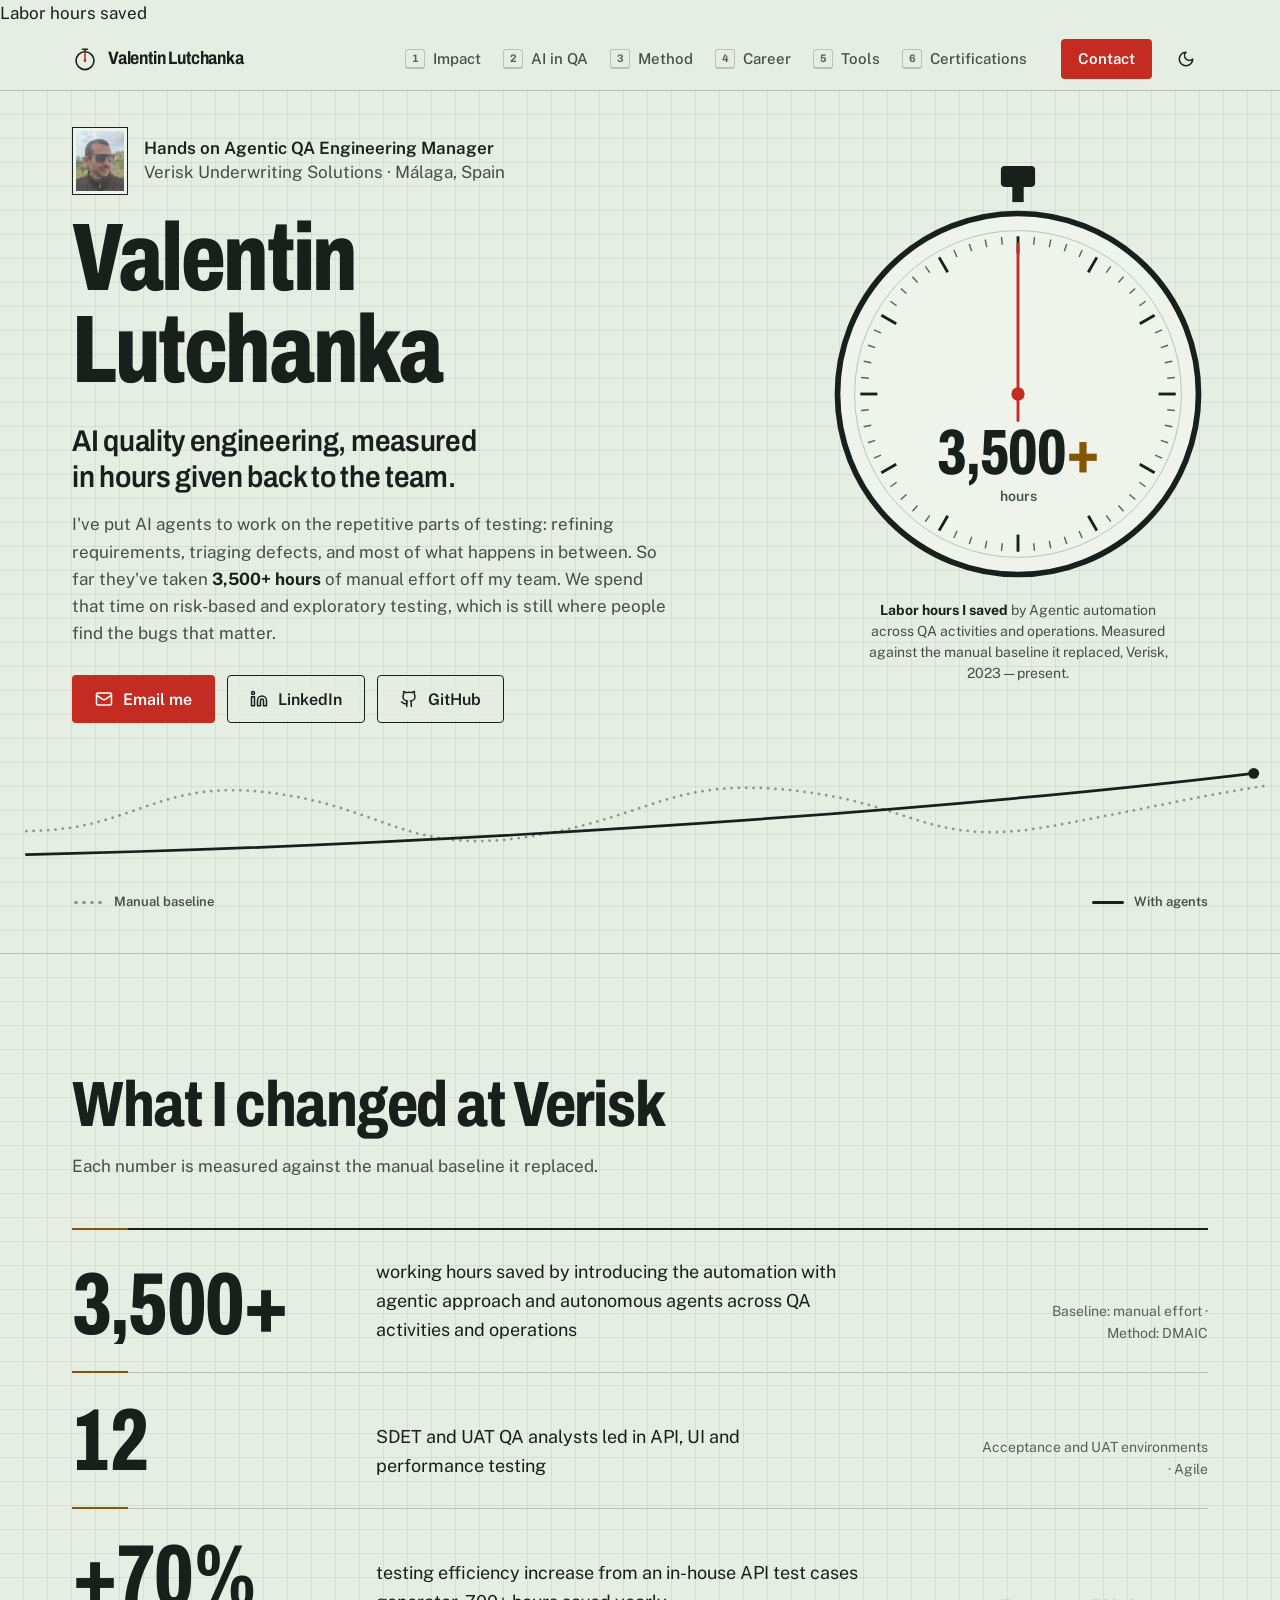
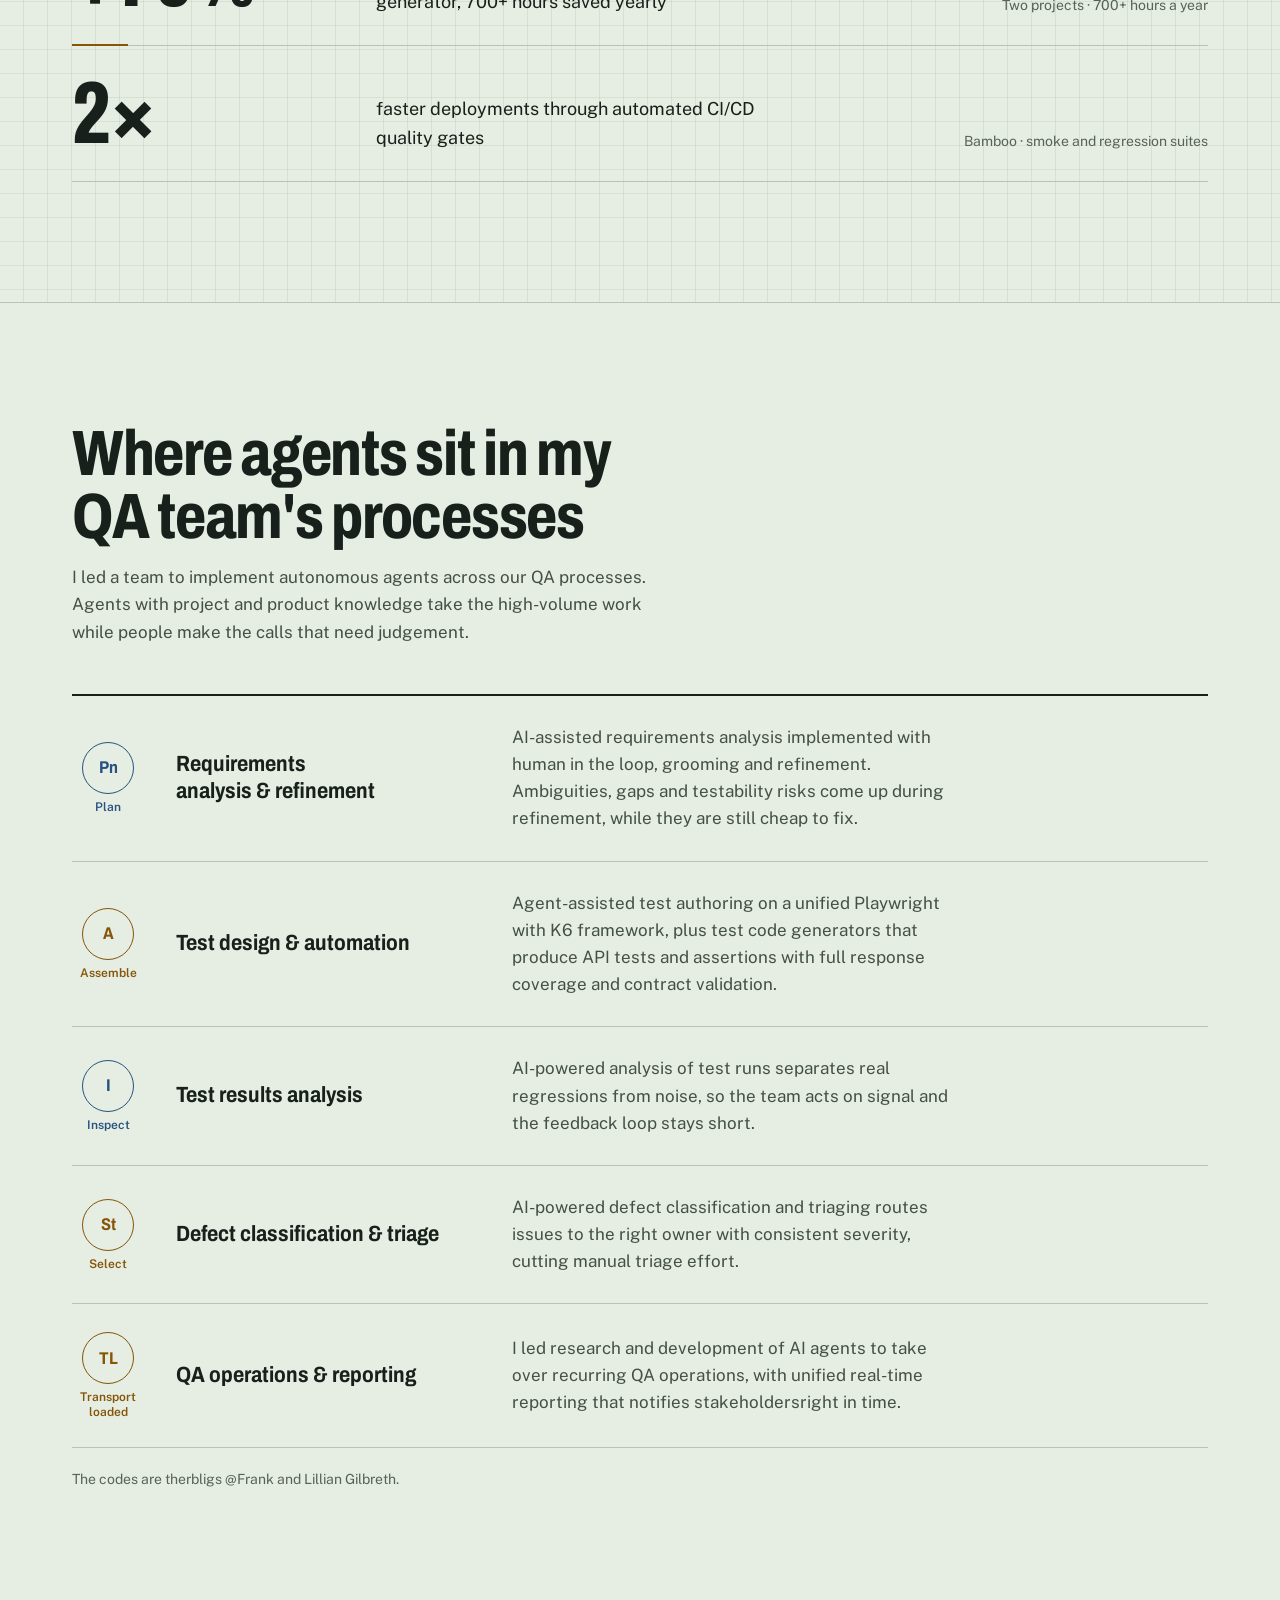
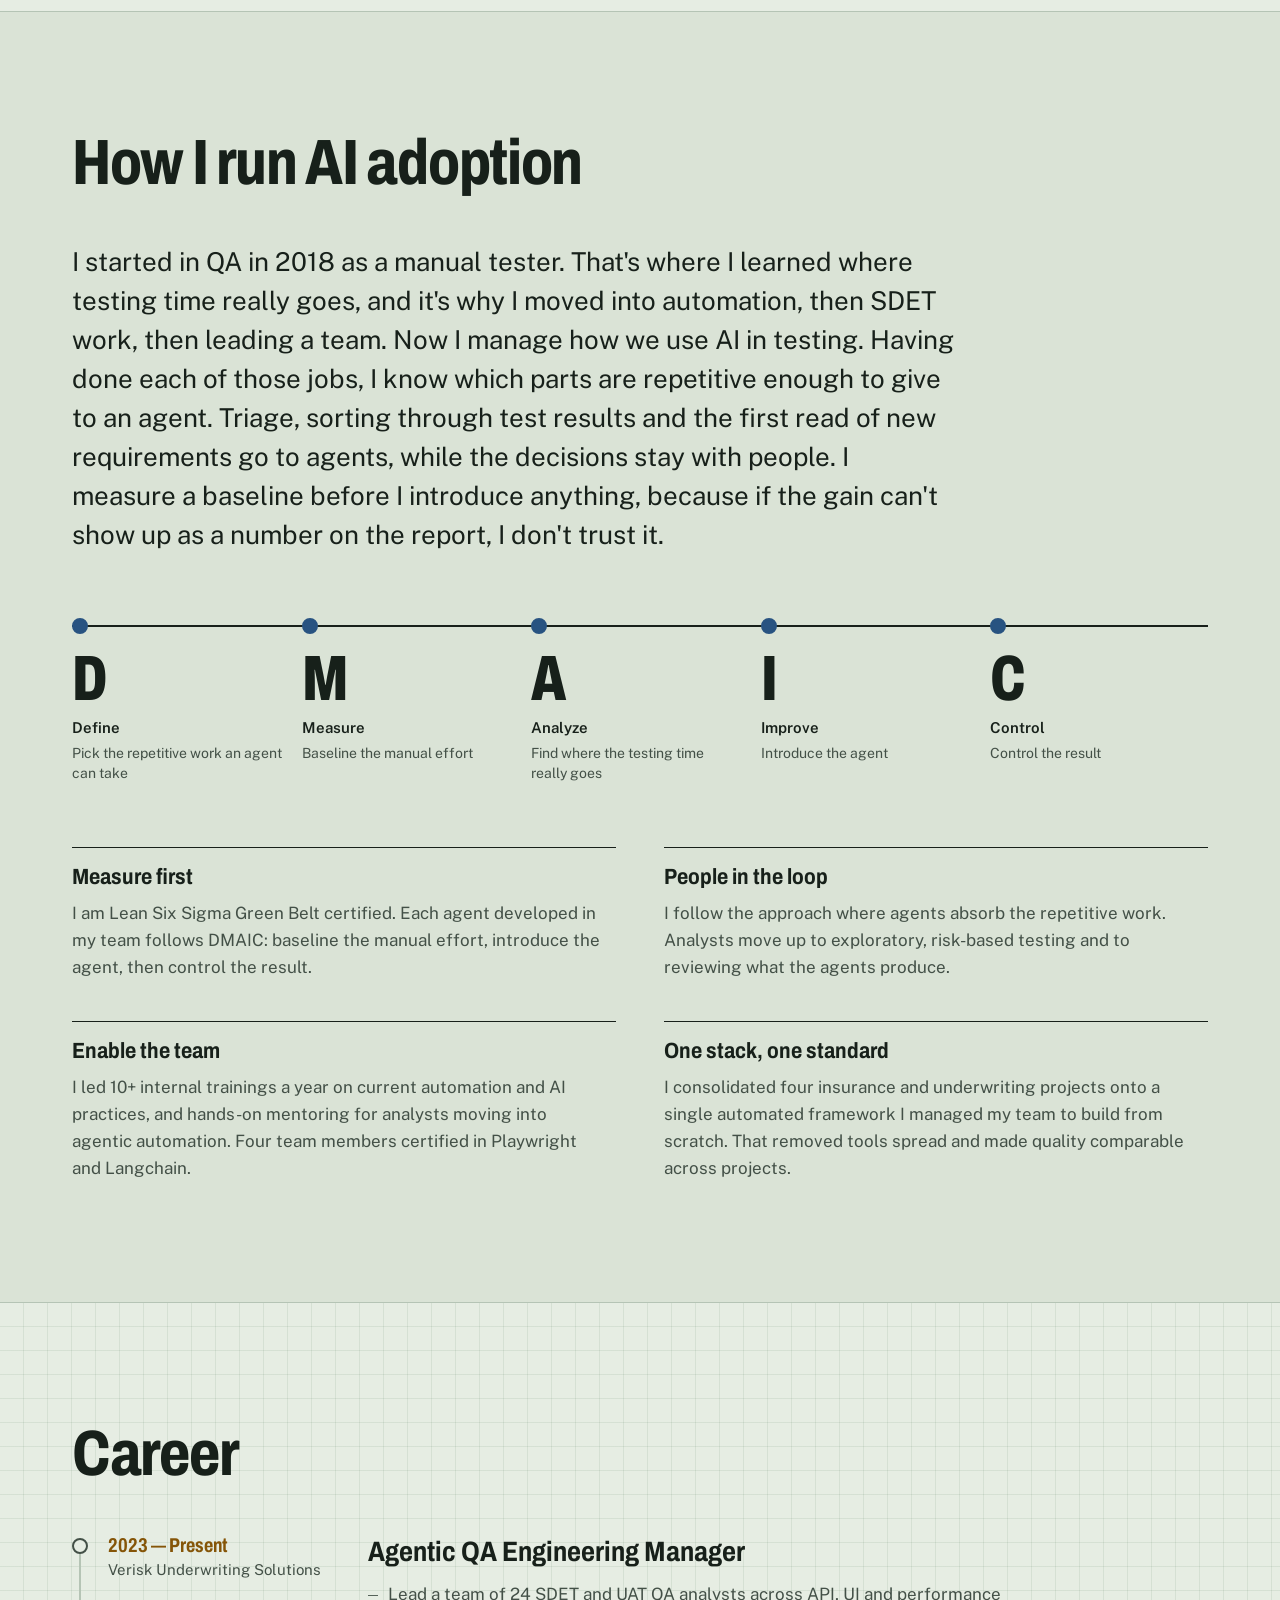
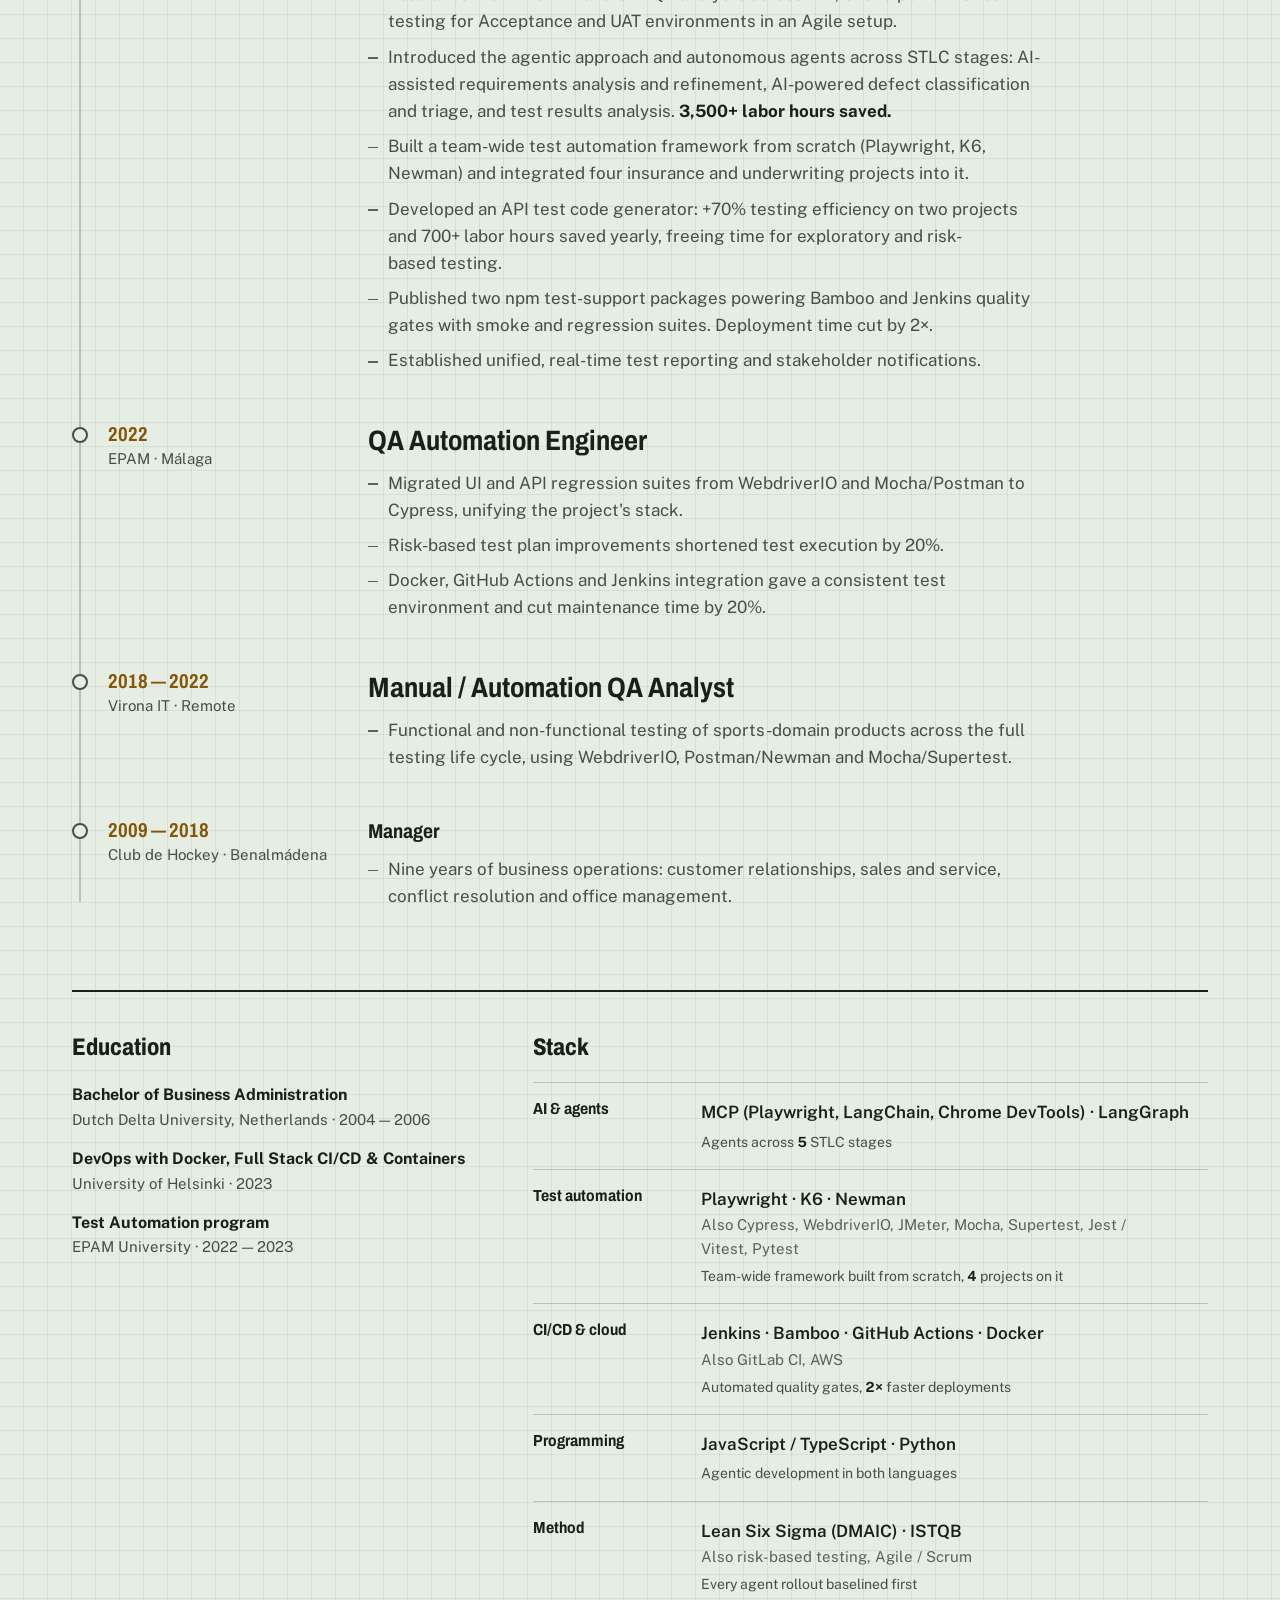
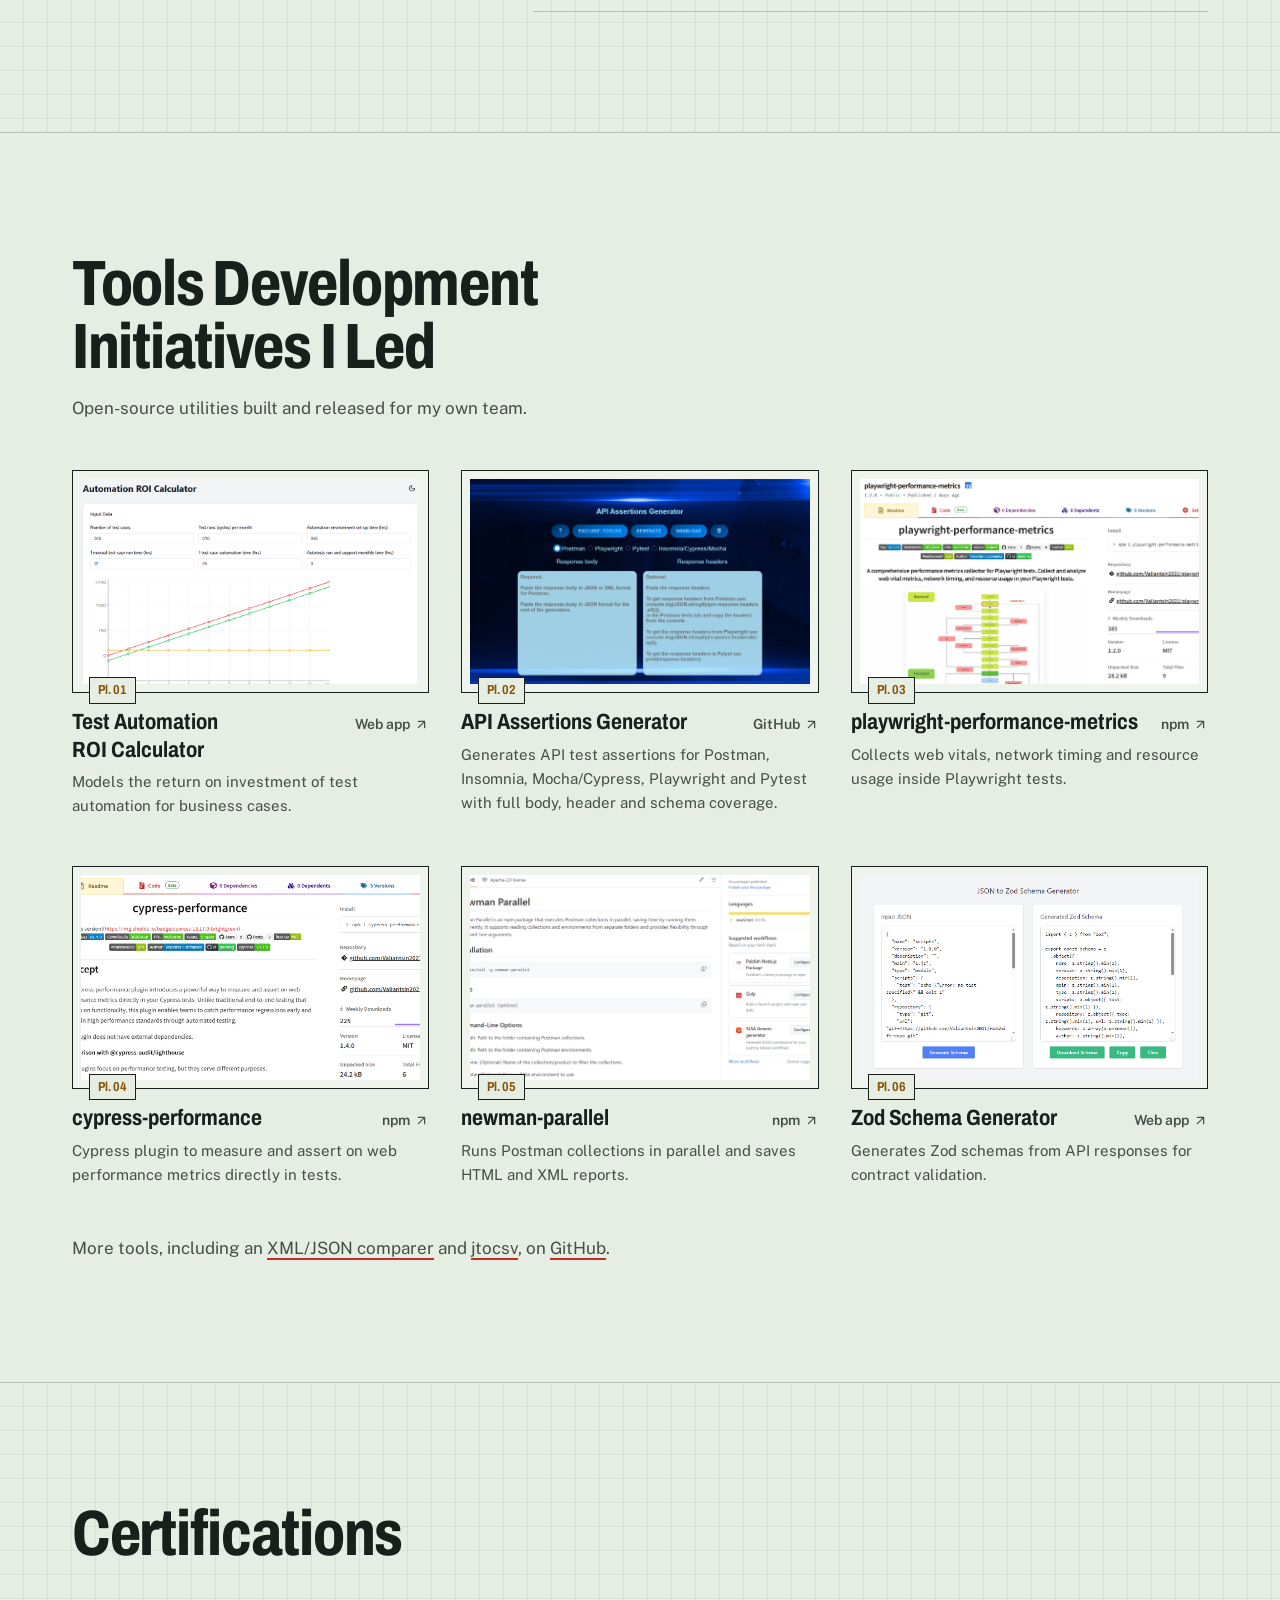
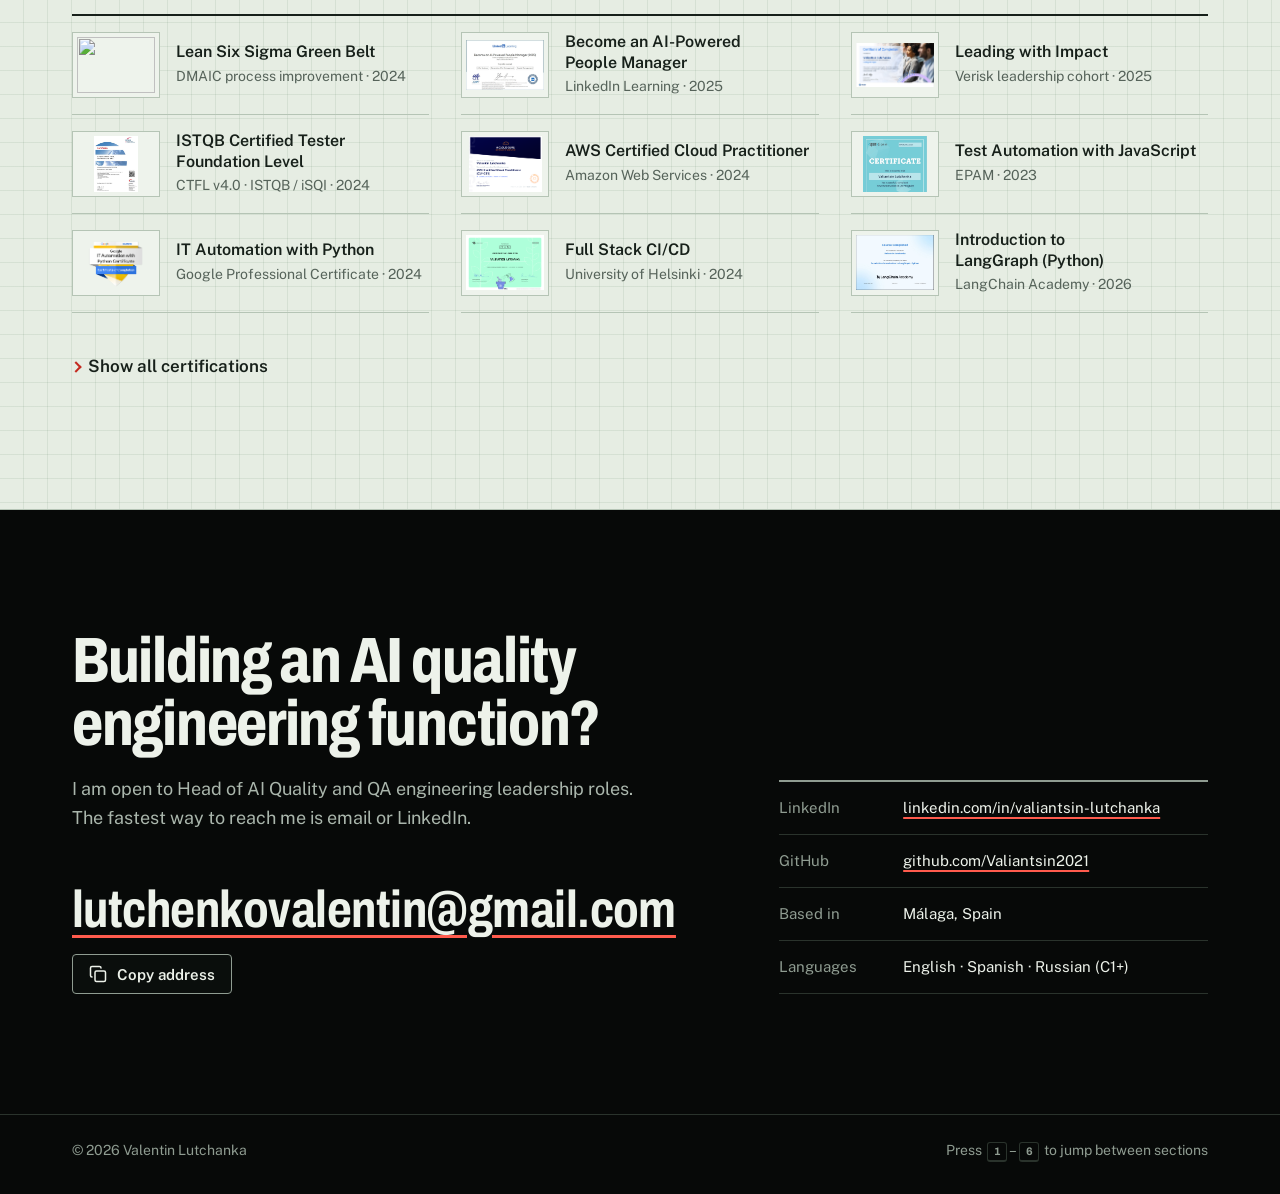
==== commit 8a6995c6: "fix: visual for mobile devices and adjust the spelling" ====
--- a/index.html
+++ b/index.html
@@ -12,15 +12,15 @@
   <meta name="theme-color" content="#0c0f0d" media="(prefers-color-scheme: dark)">
   <meta name="theme-color" content="#e6ede3" media="(prefers-color-scheme: light)">
 
-  <meta property="og:type" content="profile">
+  <meta property="og:type" content="profile">Labor hours saved
   <meta property="og:title" content="Valentin Lutchanka — AI Quality Engineering Leader">
   <meta property="og:description"
     content="AI-empowered QA across the full STLC: requirements refinement, defect triage, test results analysis. 3,500+ labor hours saved.">
   <meta property="og:image" content="https://valiantsin2021.github.io/Portfolio-Valentin/assets/img/profile-img.jpg">
   <meta property="og:url" content="https://valiantsin2021.github.io/Portfolio-Valentin/">
 
-  <link href="assets/img/favicon.png" rel="icon">
-  <link href="assets/img/favicon.png" rel="apple-touch-icon">
+  <link href="./assets/img/favicon-32.png" rel="icon">
+  <link href="./assets/img/favicon-180.png" rel="apple-touch-icon">
 
   <link rel="preconnect" href="https://fonts.googleapis.com">
   <link rel="preconnect" href="https://fonts.gstatic.com" crossorigin>
@@ -41,7 +41,7 @@
     }
   </script>
 
-  <link href="assets/css/style.css" rel="stylesheet">
+  <link href="./assets/css/style.css" rel="stylesheet">
 
   <script type="application/ld+json">
   {
@@ -162,7 +162,8 @@
             <img src="assets/img/profile-img.jpg" alt="Portrait of Valentin Lutchanka" class="portrait" width="72"
               height="88">
             <p class="hero-role">Hands on Agentic QA Engineering Manager<br>
-              <span>Verisk Underwriting Solutions · Málaga, Spain</span></p>
+              <span>Verisk Underwriting Solutions · Málaga, Spain</span>
+            </p>
           </div>
 
           <h1 class="hero-name"><span class="line"><span>Valentin</span></span><span
@@ -178,58 +179,127 @@
 
           <div class="hero-ctas reveal">
             <a href="mailto:lutchenkovalentin@gmail.com" class="btn btn-signal">
-              <svg class="icon" aria-hidden="true"><use href="#i-mail" /></svg>Email me</a>
+              <svg class="icon" aria-hidden="true">
+                <use href="#i-mail" />
+              </svg>Email me</a>
             <a href="https://www.linkedin.com/in/valiantsin-lutchanka/" target="_blank" rel="noopener"
-              class="btn btn-ghost"><svg class="icon" aria-hidden="true"><use href="#i-linkedin" /></svg>LinkedIn</a>
+              class="btn btn-ghost"><svg class="icon" aria-hidden="true">
+                <use href="#i-linkedin" />
+              </svg>LinkedIn</a>
             <a href="https://github.com/Valiantsin2021" target="_blank" rel="noopener" class="btn btn-ghost"><svg
-                class="icon" aria-hidden="true"><use href="#i-github" /></svg>GitHub</a>
+                class="icon" aria-hidden="true">
+                <use href="#i-github" />
+              </svg>GitHub</a>
           </div>
         </div>
 
         <figure class="watch reveal" aria-labelledby="watch-cap">
           <div class="watch-body">
-          <svg class="watch-dial" viewBox="0 0 400 440" aria-hidden="true">
-            <rect x="182" y="0" width="36" height="22" rx="4" class="w-crown" />
-            <rect x="194" y="20" width="12" height="18" class="w-crown" />
-            <circle cx="200" cy="240" r="190" class="w-case" />
-            <circle cx="200" cy="240" r="172" class="w-face" />
-            <g class="w-ticks"><line x1="200.0" y1="74.0" x2="200.0" y2="92.0" class="major"/><line x1="217.4" y1="74.9" x2="216.5" y2="82.9"/><line x1="234.5" y1="77.6" x2="232.9" y2="85.5"/><line x1="251.3" y1="82.1" x2="248.8" y2="89.7"/><line x1="267.5" y1="88.4" x2="264.3" y2="95.7"/><line x1="283.0" y1="96.2" x2="274.0" y2="111.8" class="major"/><line x1="297.6" y1="105.7" x2="292.9" y2="112.2"/><line x1="311.1" y1="116.6" x2="305.7" y2="122.6"/><line x1="323.4" y1="128.9" x2="317.4" y2="134.3"/><line x1="334.3" y1="142.4" x2="327.8" y2="147.1"/><line x1="343.8" y1="157.0" x2="328.2" y2="166.0" class="major"/><line x1="351.6" y1="172.5" x2="344.3" y2="175.7"/><line x1="357.9" y1="188.7" x2="350.3" y2="191.2"/><line x1="362.4" y1="205.5" x2="354.5" y2="207.1"/><line x1="365.1" y1="222.6" x2="357.1" y2="223.5"/><line x1="366.0" y1="240.0" x2="348.0" y2="240.0" class="major"/><line x1="365.1" y1="257.4" x2="357.1" y2="256.5"/><line x1="362.4" y1="274.5" x2="354.5" y2="272.9"/><line x1="357.9" y1="291.3" x2="350.3" y2="288.8"/><line x1="351.6" y1="307.5" x2="344.3" y2="304.3"/><line x1="343.8" y1="323.0" x2="328.2" y2="314.0" class="major"/><line x1="334.3" y1="337.6" x2="327.8" y2="332.9"/><line x1="323.4" y1="351.1" x2="317.4" y2="345.7"/><line x1="311.1" y1="363.4" x2="305.7" y2="357.4"/><line x1="297.6" y1="374.3" x2="292.9" y2="367.8"/><line x1="283.0" y1="383.8" x2="274.0" y2="368.2" class="major"/><line x1="267.5" y1="391.6" x2="264.3" y2="384.3"/><line x1="251.3" y1="397.9" x2="248.8" y2="390.3"/><line x1="234.5" y1="402.4" x2="232.9" y2="394.5"/><line x1="217.4" y1="405.1" x2="216.5" y2="397.1"/><line x1="200.0" y1="406.0" x2="200.0" y2="388.0" class="major"/><line x1="182.6" y1="405.1" x2="183.5" y2="397.1"/><line x1="165.5" y1="402.4" x2="167.1" y2="394.5"/><line x1="148.7" y1="397.9" x2="151.2" y2="390.3"/><line x1="132.5" y1="391.6" x2="135.7" y2="384.3"/><line x1="117.0" y1="383.8" x2="126.0" y2="368.2" class="major"/><line x1="102.4" y1="374.3" x2="107.1" y2="367.8"/><line x1="88.9" y1="363.4" x2="94.3" y2="357.4"/><line x1="76.6" y1="351.1" x2="82.6" y2="345.7"/><line x1="65.7" y1="337.6" x2="72.2" y2="332.9"/><line x1="56.2" y1="323.0" x2="71.8" y2="314.0" class="major"/><line x1="48.4" y1="307.5" x2="55.7" y2="304.3"/><line x1="42.1" y1="291.3" x2="49.7" y2="288.8"/><line x1="37.6" y1="274.5" x2="45.5" y2="272.9"/><line x1="34.9" y1="257.4" x2="42.9" y2="256.5"/><line x1="34.0" y1="240.0" x2="52.0" y2="240.0" class="major"/><line x1="34.9" y1="222.6" x2="42.9" y2="223.5"/><line x1="37.6" y1="205.5" x2="45.5" y2="207.1"/><line x1="42.1" y1="188.7" x2="49.7" y2="191.2"/><line x1="48.4" y1="172.5" x2="55.7" y2="175.7"/><line x1="56.2" y1="157.0" x2="71.8" y2="166.0" class="major"/><line x1="65.7" y1="142.4" x2="72.2" y2="147.1"/><line x1="76.6" y1="128.9" x2="82.6" y2="134.3"/><line x1="88.9" y1="116.6" x2="94.3" y2="122.6"/><line x1="102.4" y1="105.7" x2="107.1" y2="112.2"/><line x1="117.0" y1="96.2" x2="126.0" y2="111.8" class="major"/><line x1="132.5" y1="88.4" x2="135.7" y2="95.7"/><line x1="148.7" y1="82.1" x2="151.2" y2="89.7"/><line x1="165.5" y1="77.6" x2="167.1" y2="85.5"/><line x1="182.6" y1="74.9" x2="183.5" y2="82.9"/></g>
-            <g class="w-hand">
-              <line x1="200" y1="268" x2="200" y2="82" />
-              <circle cx="200" cy="240" r="7" />
-            </g>
-          </svg>
-          <div class="watch-read">
-            <span class="watch-figure">3,500<span class="plus">+</span></span>
-            <span class="watch-unit">hours</span>
-          </div>
+            <svg class="watch-dial" viewBox="0 0 400 440" aria-hidden="true">
+              <rect x="182" y="0" width="36" height="22" rx="4" class="w-crown" />
+              <rect x="194" y="20" width="12" height="18" class="w-crown" />
+              <circle cx="200" cy="240" r="190" class="w-case" />
+              <circle cx="200" cy="240" r="172" class="w-face" />
+              <g class="w-ticks">
+                <line x1="200.0" y1="74.0" x2="200.0" y2="92.0" class="major" />
+                <line x1="217.4" y1="74.9" x2="216.5" y2="82.9" />
+                <line x1="234.5" y1="77.6" x2="232.9" y2="85.5" />
+                <line x1="251.3" y1="82.1" x2="248.8" y2="89.7" />
+                <line x1="267.5" y1="88.4" x2="264.3" y2="95.7" />
+                <line x1="283.0" y1="96.2" x2="274.0" y2="111.8" class="major" />
+                <line x1="297.6" y1="105.7" x2="292.9" y2="112.2" />
+                <line x1="311.1" y1="116.6" x2="305.7" y2="122.6" />
+                <line x1="323.4" y1="128.9" x2="317.4" y2="134.3" />
+                <line x1="334.3" y1="142.4" x2="327.8" y2="147.1" />
+                <line x1="343.8" y1="157.0" x2="328.2" y2="166.0" class="major" />
+                <line x1="351.6" y1="172.5" x2="344.3" y2="175.7" />
+                <line x1="357.9" y1="188.7" x2="350.3" y2="191.2" />
+                <line x1="362.4" y1="205.5" x2="354.5" y2="207.1" />
+                <line x1="365.1" y1="222.6" x2="357.1" y2="223.5" />
+                <line x1="366.0" y1="240.0" x2="348.0" y2="240.0" class="major" />
+                <line x1="365.1" y1="257.4" x2="357.1" y2="256.5" />
+                <line x1="362.4" y1="274.5" x2="354.5" y2="272.9" />
+                <line x1="357.9" y1="291.3" x2="350.3" y2="288.8" />
+                <line x1="351.6" y1="307.5" x2="344.3" y2="304.3" />
+                <line x1="343.8" y1="323.0" x2="328.2" y2="314.0" class="major" />
+                <line x1="334.3" y1="337.6" x2="327.8" y2="332.9" />
+                <line x1="323.4" y1="351.1" x2="317.4" y2="345.7" />
+                <line x1="311.1" y1="363.4" x2="305.7" y2="357.4" />
+                <line x1="297.6" y1="374.3" x2="292.9" y2="367.8" />
+                <line x1="283.0" y1="383.8" x2="274.0" y2="368.2" class="major" />
+                <line x1="267.5" y1="391.6" x2="264.3" y2="384.3" />
+                <line x1="251.3" y1="397.9" x2="248.8" y2="390.3" />
+                <line x1="234.5" y1="402.4" x2="232.9" y2="394.5" />
+                <line x1="217.4" y1="405.1" x2="216.5" y2="397.1" />
+                <line x1="200.0" y1="406.0" x2="200.0" y2="388.0" class="major" />
+                <line x1="182.6" y1="405.1" x2="183.5" y2="397.1" />
+                <line x1="165.5" y1="402.4" x2="167.1" y2="394.5" />
+                <line x1="148.7" y1="397.9" x2="151.2" y2="390.3" />
+                <line x1="132.5" y1="391.6" x2="135.7" y2="384.3" />
+                <line x1="117.0" y1="383.8" x2="126.0" y2="368.2" class="major" />
+                <line x1="102.4" y1="374.3" x2="107.1" y2="367.8" />
+                <line x1="88.9" y1="363.4" x2="94.3" y2="357.4" />
+                <line x1="76.6" y1="351.1" x2="82.6" y2="345.7" />
+                <line x1="65.7" y1="337.6" x2="72.2" y2="332.9" />
+                <line x1="56.2" y1="323.0" x2="71.8" y2="314.0" class="major" />
+                <line x1="48.4" y1="307.5" x2="55.7" y2="304.3" />
+                <line x1="42.1" y1="291.3" x2="49.7" y2="288.8" />
+                <line x1="37.6" y1="274.5" x2="45.5" y2="272.9" />
+                <line x1="34.9" y1="257.4" x2="42.9" y2="256.5" />
+                <line x1="34.0" y1="240.0" x2="52.0" y2="240.0" class="major" />
+                <line x1="34.9" y1="222.6" x2="42.9" y2="223.5" />
+                <line x1="37.6" y1="205.5" x2="45.5" y2="207.1" />
+                <line x1="42.1" y1="188.7" x2="49.7" y2="191.2" />
+                <line x1="48.4" y1="172.5" x2="55.7" y2="175.7" />
+                <line x1="56.2" y1="157.0" x2="71.8" y2="166.0" class="major" />
+                <line x1="65.7" y1="142.4" x2="72.2" y2="147.1" />
+                <line x1="76.6" y1="128.9" x2="82.6" y2="134.3" />
+                <line x1="88.9" y1="116.6" x2="94.3" y2="122.6" />
+                <line x1="102.4" y1="105.7" x2="107.1" y2="112.2" />
+                <line x1="117.0" y1="96.2" x2="126.0" y2="111.8" class="major" />
+                <line x1="132.5" y1="88.4" x2="135.7" y2="95.7" />
+                <line x1="148.7" y1="82.1" x2="151.2" y2="89.7" />
+                <line x1="165.5" y1="77.6" x2="167.1" y2="85.5" />
+                <line x1="182.6" y1="74.9" x2="183.5" y2="82.9" />
+              </g>
+              <g class="w-hand">
+                <line x1="200" y1="268" x2="200" y2="82" />
+                <circle cx="200" cy="240" r="7" />
+              </g>
+            </svg>
+            <div class="watch-read">
+              <span class="watch-figure">3,500<span class="plus">+</span></span>
+              <span class="watch-unit">hours</span>
+            </div>
           </div>
           <figcaption id="watch-cap" class="watch-cap">
-            <strong>Labor hours saved</strong> by agents across QA activities and operations. Measured against the
+            <strong>Labor hours I saved</strong> by Agentic automation across QA activities and operations. Measured
+            against the
             manual baseline it replaced, Verisk, 2023 — present.
           </figcaption>
         </figure>
 
-      <figure class="study" aria-label="Motion study: the manual path compared with the same work after agents">
-        <svg viewBox="0 40 1440 156" preserveAspectRatio="xMidYMid slice" aria-hidden="true">
-          <defs>
-            <mask id="m-tangled" maskUnits="userSpaceOnUse">
-              <path class="study-draw study-draw-tangled" d="M40.0 162.1L48.6 164.6L57.1 166.5L65.4 167.9L73.4 168.7L81.1 168.7L88.4 168.1L95.2 166.7L101.4 164.7L107.0 162.0L112.0 158.7L116.3 155.0L119.9 150.8L122.8 146.4L125.0 141.9L126.5 137.3L127.4 132.9L127.7 128.8L127.4 125.0L126.7 121.8L125.5 119.1L123.9 117.2L122.1 116.1L120.1 115.7L118.0 116.2L115.9 117.5L113.8 119.5L111.9 122.3L110.3 125.8L109.0 129.8L108.0 134.2L107.5 138.9L107.6 143.8L108.1 148.8L109.3 153.7L111.1 158.3L113.5 162.7L116.5 166.6L120.1 170.0L124.3 172.8L129.1 175.0L134.3 176.5L140.1 177.4L146.2 177.6L152.7 177.2L159.3 176.2L166.2 174.8L173.1 172.9L180.1 170.7L186.9 168.2L193.6 165.5L199.9 162.8L206.0 160.0L211.6 157.2L216.8 154.6L221.4 152.0L225.4 149.7L228.8 147.5L231.6 145.5L233.7 143.6L235.1 142.0L235.8 140.4L235.9 139.0L235.4 137.6L234.3 136.3L232.7 135.0L230.6 133.7L228.1 132.3L225.3 130.9L222.3 129.5L219.1 128.1L215.9 126.6L212.7 125.2L209.6 123.8L206.7 122.6L204.2 121.5L202.0 120.7L200.2 120.1L199.0 119.9L198.4 120.0L198.4 120.5L199.1 121.5L200.4 122.8L202.5 124.6L205.3 126.8L208.8 129.3L213.0 132.1L217.8 135.1L223.3 138.2L229.3 141.3L235.8 144.4L242.8 147.2L250.0 149.7L257.6 151.8L265.4 153.4L273.2 154.3L281.1 154.6L288.8 154.1L296.4 152.9L303.8 150.8L310.8 148.0L317.4 144.5L323.6 140.3L329.2 135.5L334.3 130.2L338.7 124.5L342.6 118.6L345.8 112.6L348.4 106.6L350.3 100.8L351.7 95.3L352.4 90.2L352.7 85.7L352.5 81.8L351.9 78.7L350.9 76.4L349.7 74.8L348.3 74.1L346.8 74.2L345.3 75.1L343.9 76.6L342.6 78.8L341.6 81.5L340.9 84.6L340.6 87.9L340.8 91.5L341.5 95.1L342.7 98.7L344.6 102.1L347.0 105.2L350.2 108.0L353.9 110.4L358.4 112.3L363.4 113.8L369.0 114.8L375.2 115.2L381.8 115.2L388.9 114.8L396.4 114.0L404.2 112.9L412.1 111.5L420.2 110.0L428.3 108.3L436.3 106.5L444.2 104.7L451.9 102.9L459.3 101.1L466.2 99.4L472.7 97.9L478.6 96.4L483.9 95.0L488.6 93.6L492.6 92.3L495.9 91.0L498.5 89.7L500.4 88.3L501.6 86.8L502.1 85.3L501.9 83.6L501.1 81.9L499.8 80.0L498.0 78.1L495.8 76.1L493.2 74.1L490.4 72.1L487.4 70.3L484.3 68.7L481.3 67.3L478.3 66.2L475.6 65.5L473.1 65.3L470.9 65.7L469.2 66.5L468.0 68.0L467.4 70.1L467.3 72.7L467.8 75.9L469.0 79.7L470.9 83.8L473.4 88.4L476.5 93.1L480.3 98.1L484.7 103.0L489.6 107.9L495.0 112.5L500.8 116.8L507.0 120.6L513.5 123.8L520.1 126.4L526.9 128.2L533.7 129.2L540.5 129.5L547.1 128.9L553.4 127.5L559.5 125.4L565.2 122.6L570.4 119.2L575.2 115.3L579.4 111.1L583.0 106.7L586.0 102.2L588.4 97.8L590.1 93.5L591.2 89.6L591.8 86.1L591.7 83.2L591.2 80.9L590.1 79.3L588.7 78.5L586.8 78.3L584.8 79.0L582.5 80.3L580.1 82.3L577.7 84.9L575.4 88.1L573.3 91.7L571.4 95.6L569.8 99.7L568.6 104.0L567.9 108.3L567.8 112.5L568.2 116.6L569.3 120.4L571.1 124.0L573.5 127.2L576.7 130.2L580.6 132.7L585.1 134.9L590.4 136.8L596.2 138.3L602.7 139.6L609.7 140.6L617.1 141.5L625.0 142.2L633.1 142.8L641.5 143.3L650.0 143.8L658.6 144.3L667.1 144.8L675.5 145.2L683.6 145.7L691.5 146.1L698.9 146.4L705.9 146.7L712.4 146.8L718.3 146.7L723.6 146.5L728.3 145.9L732.2 145.2L735.5 144.1L738.1 142.7L740.1 141.1L741.3 139.2L742.0 137.1L742.1 134.8L741.7 132.3L740.9 129.9L739.7 127.4L738.1 125.2L736.4 123.1L734.6 121.3L732.7 120.0L730.8 119.2L729.1 118.9L727.6 119.2L726.4 120.2L725.6 121.8L725.2 124.1L725.3 127.1L725.9 130.7L727.2 134.8L729.0 139.4L731.4 144.4L734.4 149.5L738.1 154.8L742.4 160.0L747.2 165.1L752.5 169.9L758.4 174.2L764.6 178.0L771.2 181.1L778.0 183.5L785.0 185.1L792.1 185.8L799.3 185.7L806.3 184.7L813.2 182.9L819.9 180.3L826.2 177.1L832.2 173.3L837.7 168.9L842.6 164.3L847.0 159.4L850.7 154.4L853.8 149.5L856.2 144.7L857.9 140.2L858.9 136.2L859.2 132.5L859.0 129.5L858.1 127.0L856.6 125.1L854.7 123.9L852.3 123.2L849.5 123.1L846.5 123.6L843.3 124.5L840.0 125.8L836.6 127.4L833.4 129.3L830.3 131.2L827.5 133.3L825.0 135.3L822.9 137.3L821.3 139.1L820.3 140.8L819.9 142.3L820.1 143.5L821.0 144.5L822.6 145.4L824.9 146.0L827.9 146.5L831.6 146.8L836.0 147.1L840.9 147.3L846.5 147.4L852.6 147.5L859.1 147.6L866.0 147.8L873.2 147.9L880.7 148.1L888.2 148.2L895.8 148.3L903.4 148.3L910.8 148.1L918.0 147.8L924.9 147.2L931.4 146.3L937.5 145.1L943.0 143.4L948.1 141.4L952.6 139.0L956.4 136.1L959.6 132.7L962.2 129.0L964.2 125.0L965.6 120.6L966.4 116.0L966.7 111.3L966.5 106.6L965.9 102.0L964.9 97.6L963.7 93.5L962.2 89.8L960.7 86.6L959.1 84.0L957.6 82.2L956.2 81.1L955.0 80.7L954.2 81.1L953.7 82.3L953.7 84.3L954.2 86.9L955.3 90.2L957.0 93.9L959.3 98.0L962.3 102.4L965.9 106.9L970.2 111.4L975.1 115.7L980.6 119.7L986.7 123.3L993.4 126.4L1000.5 128.8L1008.0 130.5L1015.8 131.5L1023.9 131.6L1032.2 131.0L1040.5 129.6L1048.8 127.4L1057.0 124.6L1065.0 121.2L1072.7 117.3L1080.0 113.0L1086.9 108.4L1093.3 103.7L1099.1 99.0L1104.3 94.3L1108.8 89.9L1112.7 85.7L1115.8 81.9L1118.2 78.6L1119.9 75.7L1120.9 73.3L1121.2 71.5L1120.9 70.2L1120.0 69.4L1118.6 69.1L1116.8 69.1L1114.6 69.6L1112.1 70.3L1109.4 71.3L1106.5 72.4L1103.7 73.7L1100.9 75.0L1098.3 76.3L1095.9 77.6L1093.8 78.9L1092.1 80.2L1090.8 81.4L1090.1 82.5L1089.9 83.7L1090.4 84.8L1091.4 86.0L1093.1 87.2L1095.5 88.5L1098.5 89.9L1102.1 91.5L1106.3 93.2L1111.0 95.1L1116.3 97.1L1122.0 99.3L1128.0 101.5L1134.4 103.7L1140.9 106.0L1147.6 108.2L1154.3 110.2L1161.0 112.0L1167.6 113.5L1174.0 114.7L1180.0 115.5L1185.7 115.7L1191.0 115.5L1195.8 114.6L1200.0 113.3L1203.7 111.4L1206.7 108.9L1209.1 106.0L1210.9 102.7L1212.0 99.0L1212.5 95.1L1212.5 91.1L1211.9 87.2L1210.7 83.3L1209.2 79.7L1207.2 76.5L1205.0 73.8L1202.5 71.7L1199.9 70.3L1197.3 69.6L1194.6 69.8L1192.1 70.8L1189.9 72.7L1187.9 75.3L1186.3 78.8L1185.2 82.9L1184.6 87.6L1184.5 92.8L1185.1 98.4L1186.4 104.3L1188.4 110.2L1191.0 116.1L1194.4 121.8L1198.5 127.2L1203.3 132.2L1208.8 136.6L1214.8 140.5L1221.4 143.6L1228.5 146.0L1236.1 147.7L1244.0 148.6L1252.1 148.9L1260.5 148.4L1268.9 147.4L1277.4 145.9L1285.7 143.9L1293.9 141.6L1301.8 139.0L1309.4 136.4L1316.5 133.7L1323.2 131.1L1329.3 128.6L1334.9 126.3L1339.8 124.3L1344.0 122.7L1347.6 121.4L1350.5 120.4L1352.7 119.7L1354.3 119.4L1355.3 119.4L1355.8 119.7L1355.7 120.2L1355.1 120.8L1354.2 121.6L1352.9 122.5L1351.4 123.4L1349.8 124.4L1348.1 125.3L1346.4 126.3L1344.9 127.2L1343.5 128.1L1342.4 129.0L1341.7 130.0L1341.4 131.1L1341.5 132.2L1342.2 133.5L1343.5 135.0L1345.3 136.7L1347.8 138.7L1350.9 140.9L1354.6 143.4L1358.9 146.1L1363.8 149.0L1369.2 152.2L1375.1 155.5L1381.5 158.9L1388.2 162.3L1395.2 165.6L1402.4 168.7L1409.7 171.6L1417.1 174.1" />
-            </mask>
-            <mask id="m-taut" maskUnits="userSpaceOnUse">
-              <path class="study-draw study-draw-taut" d="M40 168 C 420 160, 980 128, 1400 78" />
-            </mask>
-          </defs>
-          <path class="study-tangled" mask="url(#m-tangled)" d="M40.0 162.1L48.6 164.6L57.1 166.5L65.4 167.9L73.4 168.7L81.1 168.7L88.4 168.1L95.2 166.7L101.4 164.7L107.0 162.0L112.0 158.7L116.3 155.0L119.9 150.8L122.8 146.4L125.0 141.9L126.5 137.3L127.4 132.9L127.7 128.8L127.4 125.0L126.7 121.8L125.5 119.1L123.9 117.2L122.1 116.1L120.1 115.7L118.0 116.2L115.9 117.5L113.8 119.5L111.9 122.3L110.3 125.8L109.0 129.8L108.0 134.2L107.5 138.9L107.6 143.8L108.1 148.8L109.3 153.7L111.1 158.3L113.5 162.7L116.5 166.6L120.1 170.0L124.3 172.8L129.1 175.0L134.3 176.5L140.1 177.4L146.2 177.6L152.7 177.2L159.3 176.2L166.2 174.8L173.1 172.9L180.1 170.7L186.9 168.2L193.6 165.5L199.9 162.8L206.0 160.0L211.6 157.2L216.8 154.6L221.4 152.0L225.4 149.7L228.8 147.5L231.6 145.5L233.7 143.6L235.1 142.0L235.8 140.4L235.9 139.0L235.4 137.6L234.3 136.3L232.7 135.0L230.6 133.7L228.1 132.3L225.3 130.9L222.3 129.5L219.1 128.1L215.9 126.6L212.7 125.2L209.6 123.8L206.7 122.6L204.2 121.5L202.0 120.7L200.2 120.1L199.0 119.9L198.4 120.0L198.4 120.5L199.1 121.5L200.4 122.8L202.5 124.6L205.3 126.8L208.8 129.3L213.0 132.1L217.8 135.1L223.3 138.2L229.3 141.3L235.8 144.4L242.8 147.2L250.0 149.7L257.6 151.8L265.4 153.4L273.2 154.3L281.1 154.6L288.8 154.1L296.4 152.9L303.8 150.8L310.8 148.0L317.4 144.5L323.6 140.3L329.2 135.5L334.3 130.2L338.7 124.5L342.6 118.6L345.8 112.6L348.4 106.6L350.3 100.8L351.7 95.3L352.4 90.2L352.7 85.7L352.5 81.8L351.9 78.7L350.9 76.4L349.7 74.8L348.3 74.1L346.8 74.2L345.3 75.1L343.9 76.6L342.6 78.8L341.6 81.5L340.9 84.6L340.6 87.9L340.8 91.5L341.5 95.1L342.7 98.7L344.6 102.1L347.0 105.2L350.2 108.0L353.9 110.4L358.4 112.3L363.4 113.8L369.0 114.8L375.2 115.2L381.8 115.2L388.9 114.8L396.4 114.0L404.2 112.9L412.1 111.5L420.2 110.0L428.3 108.3L436.3 106.5L444.2 104.7L451.9 102.9L459.3 101.1L466.2 99.4L472.7 97.9L478.6 96.4L483.9 95.0L488.6 93.6L492.6 92.3L495.9 91.0L498.5 89.7L500.4 88.3L501.6 86.8L502.1 85.3L501.9 83.6L501.1 81.9L499.8 80.0L498.0 78.1L495.8 76.1L493.2 74.1L490.4 72.1L487.4 70.3L484.3 68.7L481.3 67.3L478.3 66.2L475.6 65.5L473.1 65.3L470.9 65.7L469.2 66.5L468.0 68.0L467.4 70.1L467.3 72.7L467.8 75.9L469.0 79.7L470.9 83.8L473.4 88.4L476.5 93.1L480.3 98.1L484.7 103.0L489.6 107.9L495.0 112.5L500.8 116.8L507.0 120.6L513.5 123.8L520.1 126.4L526.9 128.2L533.7 129.2L540.5 129.5L547.1 128.9L553.4 127.5L559.5 125.4L565.2 122.6L570.4 119.2L575.2 115.3L579.4 111.1L583.0 106.7L586.0 102.2L588.4 97.8L590.1 93.5L591.2 89.6L591.8 86.1L591.7 83.2L591.2 80.9L590.1 79.3L588.7 78.5L586.8 78.3L584.8 79.0L582.5 80.3L580.1 82.3L577.7 84.9L575.4 88.1L573.3 91.7L571.4 95.6L569.8 99.7L568.6 104.0L567.9 108.3L567.8 112.5L568.2 116.6L569.3 120.4L571.1 124.0L573.5 127.2L576.7 130.2L580.6 132.7L585.1 134.9L590.4 136.8L596.2 138.3L602.7 139.6L609.7 140.6L617.1 141.5L625.0 142.2L633.1 142.8L641.5 143.3L650.0 143.8L658.6 144.3L667.1 144.8L675.5 145.2L683.6 145.7L691.5 146.1L698.9 146.4L705.9 146.7L712.4 146.8L718.3 146.7L723.6 146.5L728.3 145.9L732.2 145.2L735.5 144.1L738.1 142.7L740.1 141.1L741.3 139.2L742.0 137.1L742.1 134.8L741.7 132.3L740.9 129.9L739.7 127.4L738.1 125.2L736.4 123.1L734.6 121.3L732.7 120.0L730.8 119.2L729.1 118.9L727.6 119.2L726.4 120.2L725.6 121.8L725.2 124.1L725.3 127.1L725.9 130.7L727.2 134.8L729.0 139.4L731.4 144.4L734.4 149.5L738.1 154.8L742.4 160.0L747.2 165.1L752.5 169.9L758.4 174.2L764.6 178.0L771.2 181.1L778.0 183.5L785.0 185.1L792.1 185.8L799.3 185.7L806.3 184.7L813.2 182.9L819.9 180.3L826.2 177.1L832.2 173.3L837.7 168.9L842.6 164.3L847.0 159.4L850.7 154.4L853.8 149.5L856.2 144.7L857.9 140.2L858.9 136.2L859.2 132.5L859.0 129.5L858.1 127.0L856.6 125.1L854.7 123.9L852.3 123.2L849.5 123.1L846.5 123.6L843.3 124.5L840.0 125.8L836.6 127.4L833.4 129.3L830.3 131.2L827.5 133.3L825.0 135.3L822.9 137.3L821.3 139.1L820.3 140.8L819.9 142.3L820.1 143.5L821.0 144.5L822.6 145.4L824.9 146.0L827.9 146.5L831.6 146.8L836.0 147.1L840.9 147.3L846.5 147.4L852.6 147.5L859.1 147.6L866.0 147.8L873.2 147.9L880.7 148.1L888.2 148.2L895.8 148.3L903.4 148.3L910.8 148.1L918.0 147.8L924.9 147.2L931.4 146.3L937.5 145.1L943.0 143.4L948.1 141.4L952.6 139.0L956.4 136.1L959.6 132.7L962.2 129.0L964.2 125.0L965.6 120.6L966.4 116.0L966.7 111.3L966.5 106.6L965.9 102.0L964.9 97.6L963.7 93.5L962.2 89.8L960.7 86.6L959.1 84.0L957.6 82.2L956.2 81.1L955.0 80.7L954.2 81.1L953.7 82.3L953.7 84.3L954.2 86.9L955.3 90.2L957.0 93.9L959.3 98.0L962.3 102.4L965.9 106.9L970.2 111.4L975.1 115.7L980.6 119.7L986.7 123.3L993.4 126.4L1000.5 128.8L1008.0 130.5L1015.8 131.5L1023.9 131.6L1032.2 131.0L1040.5 129.6L1048.8 127.4L1057.0 124.6L1065.0 121.2L1072.7 117.3L1080.0 113.0L1086.9 108.4L1093.3 103.7L1099.1 99.0L1104.3 94.3L1108.8 89.9L1112.7 85.7L1115.8 81.9L1118.2 78.6L1119.9 75.7L1120.9 73.3L1121.2 71.5L1120.9 70.2L1120.0 69.4L1118.6 69.1L1116.8 69.1L1114.6 69.6L1112.1 70.3L1109.4 71.3L1106.5 72.4L1103.7 73.7L1100.9 75.0L1098.3 76.3L1095.9 77.6L1093.8 78.9L1092.1 80.2L1090.8 81.4L1090.1 82.5L1089.9 83.7L1090.4 84.8L1091.4 86.0L1093.1 87.2L1095.5 88.5L1098.5 89.9L1102.1 91.5L1106.3 93.2L1111.0 95.1L1116.3 97.1L1122.0 99.3L1128.0 101.5L1134.4 103.7L1140.9 106.0L1147.6 108.2L1154.3 110.2L1161.0 112.0L1167.6 113.5L1174.0 114.7L1180.0 115.5L1185.7 115.7L1191.0 115.5L1195.8 114.6L1200.0 113.3L1203.7 111.4L1206.7 108.9L1209.1 106.0L1210.9 102.7L1212.0 99.0L1212.5 95.1L1212.5 91.1L1211.9 87.2L1210.7 83.3L1209.2 79.7L1207.2 76.5L1205.0 73.8L1202.5 71.7L1199.9 70.3L1197.3 69.6L1194.6 69.8L1192.1 70.8L1189.9 72.7L1187.9 75.3L1186.3 78.8L1185.2 82.9L1184.6 87.6L1184.5 92.8L1185.1 98.4L1186.4 104.3L1188.4 110.2L1191.0 116.1L1194.4 121.8L1198.5 127.2L1203.3 132.2L1208.8 136.6L1214.8 140.5L1221.4 143.6L1228.5 146.0L1236.1 147.7L1244.0 148.6L1252.1 148.9L1260.5 148.4L1268.9 147.4L1277.4 145.9L1285.7 143.9L1293.9 141.6L1301.8 139.0L1309.4 136.4L1316.5 133.7L1323.2 131.1L1329.3 128.6L1334.9 126.3L1339.8 124.3L1344.0 122.7L1347.6 121.4L1350.5 120.4L1352.7 119.7L1354.3 119.4L1355.3 119.4L1355.8 119.7L1355.7 120.2L1355.1 120.8L1354.2 121.6L1352.9 122.5L1351.4 123.4L1349.8 124.4L1348.1 125.3L1346.4 126.3L1344.9 127.2L1343.5 128.1L1342.4 129.0L1341.7 130.0L1341.4 131.1L1341.5 132.2L1342.2 133.5L1343.5 135.0L1345.3 136.7L1347.8 138.7L1350.9 140.9L1354.6 143.4L1358.9 146.1L1363.8 149.0L1369.2 152.2L1375.1 155.5L1381.5 158.9L1388.2 162.3L1395.2 165.6L1402.4 168.7L1409.7 171.6L1417.1 174.1" />
-          <path class="study-taut" mask="url(#m-taut)" d="M40 168 C 420 160, 980 128, 1400 78" />
-          <circle class="study-end" cx="1400" cy="78" r="6" />
-        </svg>
-        <figcaption class="container study-legend">
-          <span class="lg lg-manual">Manual baseline</span>
-          <span class="lg-note">Schematic, not to scale</span>
-          <span class="lg lg-agents">With agents</span>
-        </figcaption>
-      </figure>
+        <figure class="study" aria-label="Motion study: the manual path compared with the same work after agents">
+          <svg viewBox="0 40 1440 156" preserveAspectRatio="xMidYMid slice" aria-hidden="true">
+            <defs>
+              <mask id="m-tangled" maskUnits="userSpaceOnUse">
+                <path class="study-draw study-draw-tangled"
+                  d="M40.0 142.1L68.1 140.9L93.0 137.8L115.2 133.1L135.5 127.3L154.6 120.9L173.1 114.5L191.8 108.3L211.4 103.0L232.5 99.0L255.9 96.8L282.2 96.8L312.2 99.6L342.2 104.5L368.6 110.6L392.1 117.5L413.6 124.7L433.7 131.8L453.3 138.6L473.0 144.5L493.7 149.1L516.0 152.2L540.7 153.3L568.6 151.9L600.4 147.8L632.1 141.7L659.6 135.1L683.7 128.2L705.4 121.3L725.4 114.6L744.5 108.4L763.7 103.0L783.7 98.6L805.3 95.5L829.5 94.0L857.0 94.3L888.6 96.7L920.3 101.0L947.8 106.4L971.9 112.5L993.6 119.0L1013.6 125.5L1032.7 131.5L1051.9 136.7L1071.9 140.6L1093.5 143.0L1117.7 143.3L1145.2 141.3L1176.8 136.4L1208.2 130.5L1234.6 125.4L1257.1 121.0L1276.5 117.1L1293.4 113.7L1308.9 110.6L1323.7 107.6L1338.7 104.7L1354.7 101.7L1372.5 98.6L1393.0 95.0L1417.0 91.1" />
+              </mask>
+              <mask id="m-taut" maskUnits="userSpaceOnUse">
+                <path class="study-draw study-draw-taut" d="M40 168 C 420 160, 980 128, 1400 78" />
+              </mask>
+            </defs>
+            <path class="study-tangled" mask="url(#m-tangled)"
+              d="M40.0 142.1L68.1 140.9L93.0 137.8L115.2 133.1L135.5 127.3L154.6 120.9L173.1 114.5L191.8 108.3L211.4 103.0L232.5 99.0L255.9 96.8L282.2 96.8L312.2 99.6L342.2 104.5L368.6 110.6L392.1 117.5L413.6 124.7L433.7 131.8L453.3 138.6L473.0 144.5L493.7 149.1L516.0 152.2L540.7 153.3L568.6 151.9L600.4 147.8L632.1 141.7L659.6 135.1L683.7 128.2L705.4 121.3L725.4 114.6L744.5 108.4L763.7 103.0L783.7 98.6L805.3 95.5L829.5 94.0L857.0 94.3L888.6 96.7L920.3 101.0L947.8 106.4L971.9 112.5L993.6 119.0L1013.6 125.5L1032.7 131.5L1051.9 136.7L1071.9 140.6L1093.5 143.0L1117.7 143.3L1145.2 141.3L1176.8 136.4L1208.2 130.5L1234.6 125.4L1257.1 121.0L1276.5 117.1L1293.4 113.7L1308.9 110.6L1323.7 107.6L1338.7 104.7L1354.7 101.7L1372.5 98.6L1393.0 95.0L1417.0 91.1" />
+            <path class="study-taut" mask="url(#m-taut)" d="M40 168 C 420 160, 980 128, 1400 78" />
+            <circle class="study-end" cx="1400" cy="78" r="6" />
+          </svg>
+          <figcaption class="container study-legend">
+            <span class="lg lg-manual">Manual baseline</span>
+            <span class="lg lg-agents">With agents</span>
+          </figcaption>
+        </figure>
       </div>
     </section>
 
@@ -237,31 +307,34 @@
     <section id="impact" class="section sheet">
       <div class="container">
         <header class="section-head">
-          <h2>What changed at Verisk</h2>
+          <h2>What I changed at Verisk</h2>
           <p>Each number is measured against the manual baseline it replaced.</p>
         </header>
 
         <ol class="obs">
           <li class="obs-row">
             <span class="obs-fig"><span>3,500+</span></span>
-            <p class="obs-what">labor hours saved by introducing the agentic approach and autonomous agents across QA
+            <p class="obs-what">working hours saved by introducing the automation with agentic approach and autonomous
+              agents across QA
               activities and operations</p>
             <p class="obs-src">Baseline: manual effort · Method: DMAIC</p>
           </li>
           <li class="obs-row">
-            <span class="obs-fig"><span>24</span></span>
+            <span class="obs-fig"><span>12</span></span>
             <p class="obs-what">SDET and UAT QA analysts led in API, UI and performance testing</p>
             <p class="obs-src">Acceptance and UAT environments · Agile</p>
           </li>
           <li class="obs-row">
             <span class="obs-fig"><span>+70%</span></span>
-            <p class="obs-what">testing efficiency from an in-house API test cases generator, 700+ hours saved yearly</p>
+            <p class="obs-what">testing efficiency increase from an in-house API test cases generator, 700+ hours saved
+              yearly
+            </p>
             <p class="obs-src">Two projects · 700+ hours a year</p>
           </li>
           <li class="obs-row">
             <span class="obs-fig"><span>2×</span></span>
             <p class="obs-what">faster deployments through automated CI/CD quality gates</p>
-            <p class="obs-src">Bamboo and Jenkins · smoke and regression suites</p>
+            <p class="obs-src">Bamboo · smoke and regression suites</p>
           </li>
         </ol>
       </div>
@@ -272,27 +345,32 @@
       <div class="container">
         <header class="section-head">
           <h2>Where agents sit in my QA team's processes</h2>
-          <p>Five stages of the testing lifecycle. Agents with project and product knowledge take the high-volume work
+          <p>I led a team to implement autonomous agents across our QA processes. Agents with project and product
+            knowledge take the high-volume work
             while people make the calls that need judgement.</p>
         </header>
 
         <ol class="stations">
           <li class="station" data-seed="3">
-            <span class="therblig-mark is-mental"><abbr class="therblig">Pn</abbr><span class="therblig-name">Plan</span></span>
+            <span class="therblig-mark is-mental"><abbr class="therblig">Pn</abbr><span
+                class="therblig-name">Plan</span></span>
             <h3>Requirements analysis &amp; refinement</h3>
-            <p>AI-assisted requirements analysis with human in the loop, grooming and refinement. Ambiguities, gaps and
+            <p>AI-assisted requirements analysis implemented with human in the loop, grooming and refinement.
+              Ambiguities, gaps and
               testability risks come up during refinement, while they are still cheap to fix.</p>
             <svg class="trace" viewBox="0 0 220 56" aria-hidden="true"></svg>
           </li>
           <li class="station" data-seed="7">
-            <span class="therblig-mark"><abbr class="therblig">A</abbr><span class="therblig-name">Assemble</span></span>
+            <span class="therblig-mark"><abbr class="therblig">A</abbr><span
+                class="therblig-name">Assemble</span></span>
             <h3>Test design &amp; automation</h3>
-            <p>Agent-assisted test authoring on a unified Playwright, K6 and Newman framework, plus code generators that
-              produce API tests and assertions with full response coverage.</p>
+            <p>Agent-assisted test authoring on a unified Playwright with K6 framework, plus test code generators that
+              produce API tests and assertions with full response coverage and contract validation.</p>
             <svg class="trace" viewBox="0 0 220 56" aria-hidden="true"></svg>
           </li>
           <li class="station" data-seed="11">
-            <span class="therblig-mark is-mental"><abbr class="therblig">I</abbr><span class="therblig-name">Inspect</span></span>
+            <span class="therblig-mark is-mental"><abbr class="therblig">I</abbr><span
+                class="therblig-name">Inspect</span></span>
             <h3>Test results analysis</h3>
             <p>AI-powered analysis of test runs separates real regressions from noise, so the team acts on signal and
               the feedback loop stays short.</p>
@@ -306,10 +384,12 @@
             <svg class="trace" viewBox="0 0 220 56" aria-hidden="true"></svg>
           </li>
           <li class="station" data-seed="9">
-            <span class="therblig-mark"><abbr class="therblig">TL</abbr><span class="therblig-name">Transport loaded</span></span>
+            <span class="therblig-mark"><abbr class="therblig">TL</abbr><span class="therblig-name">Transport
+                loaded</span></span>
             <h3>QA operations &amp; reporting</h3>
-            <p>Autonomous agents take over recurring QA operations, with unified real-time reporting that notifies
-              stakeholders the moment results land.</p>
+            <p>I led research and development of AI agents to take over recurring QA operations, with unified real-time
+              reporting that notifies
+              stakeholdersright in time.</p>
             <svg class="trace" viewBox="0 0 220 56" aria-hidden="true"></svg>
           </li>
         </ol>
@@ -332,11 +412,13 @@
           up as a number on the report, I don't trust it.</p>
 
         <ol class="dmaic" aria-label="DMAIC: how each agent rollout runs">
-          <li><span class="dm-letter">D</span><span class="dm-name">Define</span><span class="dm-note">Pick the repetitive work
+          <li><span class="dm-letter">D</span><span class="dm-name">Define</span><span class="dm-note">Pick the
+              repetitive work
               an agent can take</span></li>
           <li><span class="dm-letter">M</span><span class="dm-name">Measure</span><span class="dm-note">Baseline the
               manual effort</span></li>
-          <li><span class="dm-letter">A</span><span class="dm-name">Analyze</span><span class="dm-note">Find where the testing
+          <li><span class="dm-letter">A</span><span class="dm-name">Analyze</span><span class="dm-note">Find where the
+              testing
               time really goes</span></li>
           <li><span class="dm-letter">I</span><span class="dm-name">Improve</span><span class="dm-note">Introduce the
               agent</span></li>
@@ -347,23 +429,25 @@
         <div class="principles">
           <article class="principle">
             <h3>Measure first</h3>
-            <p>Lean Six Sigma Green Belt. Each agent rollout follows DMAIC: baseline the manual effort, introduce the
+            <p>I am Lean Six Sigma Green Belt certified. Each agent developed in my team follows DMAIC: baseline the
+              manual effort, introduce the
               agent, then control the result.</p>
           </article>
           <article class="principle">
             <h3>People in the loop</h3>
-            <p>Agents absorb the repetitive work. Analysts move up to exploratory, risk-based testing and to reviewing
+            <p>I follow the approach where agents absorb the repetitive work. Analysts move up to
+              exploratory, risk-based testing and to reviewing
               what the agents produce.</p>
           </article>
           <article class="principle">
             <h3>Enable the team</h3>
-            <p>10+ internal trainings a year on current automation practices. Four team members certified in
-              Playwright, and hands-on mentoring for analysts moving into automation.</p>
+            <p>I led 10+ internal trainings a year on current automation and AI practices, and hands-on mentoring for analysts moving into agentic automation. Four team members certified in
+              Playwright and Langchain.</p>
           </article>
           <article class="principle">
             <h3>One stack, one standard</h3>
-            <p>Four insurance and underwriting projects consolidated onto a single framework I built from scratch. That
-              removed tool sprawl and made quality comparable across projects.</p>
+            <p>I consolidated four insurance and underwriting projects onto a single automated framework I managed my team to build from scratch. That
+              removed tools spread and made quality comparable across projects.</p>
           </article>
         </div>
       </div>
@@ -389,7 +473,8 @@
                   and UAT environments in an Agile setup.</li>
                 <li>Introduced the agentic approach and autonomous agents across STLC stages: AI-assisted requirements
                   analysis and refinement, AI-powered defect classification and triage, and test results analysis.
-                  <strong>3,500+ labor hours saved.</strong></li>
+                  <strong>3,500+ labor hours saved.</strong>
+                </li>
                 <li>Built a team-wide test automation framework from scratch (Playwright, K6, Newman) and integrated
                   four insurance and underwriting projects into it.</li>
                 <li>Developed an API test code generator: +70% testing efficiency on two projects and 700+ labor hours
@@ -507,8 +592,12 @@
               rel="noopener">
               <span class="pl-frame"><img src="assets/img/portfolio/automation-roi-calculator.png"
                   alt="Test Automation ROI Calculator interface" loading="lazy"><span class="pl-no">Pl. 01</span></span>
-              <div class="pl-title"><h3>Test Automation ROI Calculator</h3><span class="pl-where">Web app <svg class="icon"
-                    aria-hidden="true"><use href="#i-arrow" /></svg></span></div>
+              <div class="pl-title">
+                <h3>Test Automation ROI Calculator</h3><span class="pl-where">Web app <svg class="icon"
+                    aria-hidden="true">
+                    <use href="#i-arrow" />
+                  </svg></span>
+              </div>
               <p>Models the return on investment of test automation for business cases.</p>
             </a>
           </li>
@@ -517,8 +606,11 @@
               target="_blank" rel="noopener">
               <span class="pl-frame"><img src="assets/img/portfolio/portfolio-1.png"
                   alt="API test assertions generator interface" loading="lazy"><span class="pl-no">Pl. 02</span></span>
-              <div class="pl-title"><h3>API Assertions Generator</h3><span class="pl-where">GitHub <svg class="icon"
-                    aria-hidden="true"><use href="#i-arrow" /></svg></span></div>
+              <div class="pl-title">
+                <h3>API Assertions Generator</h3><span class="pl-where">GitHub <svg class="icon" aria-hidden="true">
+                    <use href="#i-arrow" />
+                  </svg></span>
+              </div>
               <p>Generates API test assertions for Postman, Insomnia, Mocha/Cypress, Playwright and Pytest with full
                 body, header and schema coverage.</p>
             </a>
@@ -528,8 +620,11 @@
               rel="noopener">
               <span class="pl-frame"><img src="assets/img/portfolio/playwright-performance.png"
                   alt="playwright-performance-metrics output" loading="lazy"><span class="pl-no">Pl. 03</span></span>
-              <div class="pl-title"><h3>playwright-performance-metrics</h3><span class="pl-where">npm <svg class="icon"
-                    aria-hidden="true"><use href="#i-arrow" /></svg></span></div>
+              <div class="pl-title">
+                <h3>playwright-performance-metrics</h3><span class="pl-where">npm <svg class="icon" aria-hidden="true">
+                    <use href="#i-arrow" />
+                  </svg></span>
+              </div>
               <p>Collects web vitals, network timing and resource usage inside Playwright tests.</p>
             </a>
           </li>
@@ -537,8 +632,11 @@
             <a class="pl-link" href="https://www.npmjs.com/package/cypress-performance" target="_blank" rel="noopener">
               <span class="pl-frame"><img src="assets/img/portfolio/cypress-performance.png"
                   alt="cypress-performance plugin output" loading="lazy"><span class="pl-no">Pl. 04</span></span>
-              <div class="pl-title"><h3>cypress-performance</h3><span class="pl-where">npm <svg class="icon"
-                    aria-hidden="true"><use href="#i-arrow" /></svg></span></div>
+              <div class="pl-title">
+                <h3>cypress-performance</h3><span class="pl-where">npm <svg class="icon" aria-hidden="true">
+                    <use href="#i-arrow" />
+                  </svg></span>
+              </div>
               <p>Cypress plugin to measure and assert on web performance metrics directly in tests.</p>
             </a>
           </li>
@@ -546,8 +644,11 @@
             <a class="pl-link" href="https://www.npmjs.com/package/newman-parallel" target="_blank" rel="noopener">
               <span class="pl-frame"><img src="assets/img/portfolio/portfolio-2.png" alt="newman-parallel report output"
                   loading="lazy"><span class="pl-no">Pl. 05</span></span>
-              <div class="pl-title"><h3>newman-parallel</h3><span class="pl-where">npm <svg class="icon"
-                    aria-hidden="true"><use href="#i-arrow" /></svg></span></div>
+              <div class="pl-title">
+                <h3>newman-parallel</h3><span class="pl-where">npm <svg class="icon" aria-hidden="true">
+                    <use href="#i-arrow" />
+                  </svg></span>
+              </div>
               <p>Runs Postman collections in parallel and saves HTML and XML reports.</p>
             </a>
           </li>
@@ -555,8 +656,11 @@
             <a class="pl-link" href="https://valiantsin2021.github.io/schema-generator" target="_blank" rel="noopener">
               <span class="pl-frame"><img src="assets/img/portfolio/schema-generator.png"
                   alt="Zod schema generator interface" loading="lazy"><span class="pl-no">Pl. 06</span></span>
-              <div class="pl-title"><h3>Zod Schema Generator</h3><span class="pl-where">Web app <svg class="icon"
-                    aria-hidden="true"><use href="#i-arrow" /></svg></span></div>
+              <div class="pl-title">
+                <h3>Zod Schema Generator</h3><span class="pl-where">Web app <svg class="icon" aria-hidden="true">
+                    <use href="#i-arrow" />
+                  </svg></span>
+              </div>
               <p>Generates Zod schemas from API responses for contract validation.</p>
             </a>
           </li>
@@ -649,7 +753,8 @@
               aria-label="View certificate: Full Stack CI/CD"><img src="assets/img/certifications/certifications-2.jpg"
                 alt="" loading="lazy"></a>
             <div>
-              <h3><a href="https://studies.cs.helsinki.fi/stats/api/certificate/fs-cicd/en/ce2b668b429cb1cd4068cd5c3f04d0e0"
+              <h3><a
+                  href="https://studies.cs.helsinki.fi/stats/api/certificate/fs-cicd/en/ce2b668b429cb1cd4068cd5c3f04d0e0"
                   target="_blank" rel="noopener">Full Stack CI/CD</a></h3>
               <p>University of Helsinki · 2024</p>
             </div>
@@ -668,40 +773,49 @@
         <details class="cert-all">
           <summary>Show all certifications</summary>
           <ul>
-            <li><a href="https://studies.cs.helsinki.fi/stats/api/certificate/docker2023/en/16471d94cdbdcb55bb4f30f7fcf873c0"
+            <li><a
+                href="https://studies.cs.helsinki.fi/stats/api/certificate/docker2023/en/16471d94cdbdcb55bb4f30f7fcf873c0"
                 target="_blank" rel="noopener">DevOps with Docker</a> · University of Helsinki</li>
-            <li><a href="https://studies.cs.helsinki.fi/stats/api/certificate/fs-containers/en/f511d7f6a828f1a34d6dc17715f80993"
+            <li><a
+                href="https://studies.cs.helsinki.fi/stats/api/certificate/fs-containers/en/f511d7f6a828f1a34d6dc17715f80993"
                 target="_blank" rel="noopener">Full Stack Containers</a> · University of Helsinki</li>
-            <li><a href="https://www.linkedin.com/learning/certificates/c9e34fe07eaeff04597822012ce97669e0330fa196354d6f10c9409532707dcb"
+            <li><a
+                href="https://www.linkedin.com/learning/certificates/c9e34fe07eaeff04597822012ce97669e0330fa196354d6f10c9409532707dcb"
                 target="_blank" rel="noopener">Lean Six Sigma Green Belt</a> · LinkedIn Learning</li>
             <li><a href="https://www.credly.com/badges/49caf3a4-241e-4912-bb43-d2165de5dc3f/linked_in_profile"
                 target="_blank" rel="noopener">AWS Cloud Quest: Cloud Practitioner</a> · AWS</li>
             <li><a href="https://verify.acloud.guru/16E385B626DE" target="_blank" rel="noopener">AZ-900 Azure
                 Fundamentals</a> · Microsoft</li>
-            <li><a href="https://www.linkedin.com/learning/paths/human-skills-for-managers-professional-certificate-by-linkedin-learning"
+            <li><a
+                href="https://www.linkedin.com/learning/paths/human-skills-for-managers-professional-certificate-by-linkedin-learning"
                 target="_blank" rel="noopener">Human Skills for Managers</a> · LinkedIn Learning</li>
-            <li><a href="https://www.lambdatest.com/certifications/lambdatest-certified/P101-3YD0QK.png"
-                target="_blank" rel="noopener">Playwright 101</a> · LambdaTest</li>
-            <li><a href="https://www.lambdatest.com/certifications/lambdatest-certified/C101-BKGQP9.png"
-                target="_blank" rel="noopener">Cypress 101</a> · LambdaTest</li>
-            <li><a href="https://www.linkedin.com/learning/certificates/5324df2c47a9192aac4b01e4854e99609a836e0188cc2b5e9e8b372d05db271a"
+            <li><a href="https://www.lambdatest.com/certifications/lambdatest-certified/P101-3YD0QK.png" target="_blank"
+                rel="noopener">Playwright 101</a> · LambdaTest</li>
+            <li><a href="https://www.lambdatest.com/certifications/lambdatest-certified/C101-BKGQP9.png" target="_blank"
+                rel="noopener">Cypress 101</a> · LambdaTest</li>
+            <li><a
+                href="https://www.linkedin.com/learning/certificates/5324df2c47a9192aac4b01e4854e99609a836e0188cc2b5e9e8b372d05db271a"
                 target="_blank" rel="noopener">Test Automation Professional</a> · LambdaTest</li>
-            <li><a href="https://badgr.com/public/assertions/rJmO8Zn9TZemsyZ_BXJ28Q" target="_blank"
-                rel="noopener">30 Days of Postman for Developers</a> · Postman</li>
+            <li><a href="https://badgr.com/public/assertions/rJmO8Zn9TZemsyZ_BXJ28Q" target="_blank" rel="noopener">30
+                Days of Postman for Developers</a> · Postman</li>
             <li><a href="https://testautomationu.applitools.com/certificate/?id=9dccc300" target="_blank"
                 rel="noopener">Test Automation in DevOps</a> · Test Automation University</li>
             <li><a href="https://testautomationu.applitools.com/certificate/?id=01d3cde3" target="_blank"
                 rel="noopener">Continuous Integration with Jenkins</a> · Test Automation University</li>
             <li><a href="https://testautomationu.applitools.com/certificate/?id=1d445b88" target="_blank"
                 rel="noopener">Cypress with TypeScript</a> · Test Automation University</li>
-            <li><a href="https://www.linkedin.com/learning/certificates/f07445d1f7dfb236622d8c71c189c3e409e92ad6cb44d47c0c403bbd38d3de17"
+            <li><a
+                href="https://www.linkedin.com/learning/certificates/f07445d1f7dfb236622d8c71c189c3e409e92ad6cb44d47c0c403bbd38d3de17"
                 target="_blank" rel="noopener">Learning GitHub Actions</a> · LinkedIn Learning</li>
-            <li><a href="https://www.linkedin.com/learning/certificates/e9e20a8bd55ec3938aa6dd6445cbc465ea1e1bdcda8726961b8f061f9afadaea"
+            <li><a
+                href="https://www.linkedin.com/learning/certificates/e9e20a8bd55ec3938aa6dd6445cbc465ea1e1bdcda8726961b8f061f9afadaea"
                 target="_blank" rel="noopener">AWS API Gateway with HTTP, Lambda and DynamoDB</a> · LinkedIn Learning
             </li>
-            <li><a href="https://www.freecodecamp.org/certification/fcc1daf9487-3b8d-4ee2-9a59-1f724033ac4e/quality-assurance-v7"
+            <li><a
+                href="https://www.freecodecamp.org/certification/fcc1daf9487-3b8d-4ee2-9a59-1f724033ac4e/quality-assurance-v7"
                 target="_blank" rel="noopener">Quality Assurance</a> · freeCodeCamp</li>
-            <li><a href="https://www.freecodecamp.org/certification/fcc1daf9487-3b8d-4ee2-9a59-1f724033ac4e/javascript-algorithms-and-data-structures"
+            <li><a
+                href="https://www.freecodecamp.org/certification/fcc1daf9487-3b8d-4ee2-9a59-1f724033ac4e/javascript-algorithms-and-data-structures"
                 target="_blank" rel="noopener">JavaScript Algorithms and Data Structures</a> · freeCodeCamp</li>
             <li><a href="https://www.hackerrank.com/certificates/4e734406a30d" target="_blank"
                 rel="noopener">JavaScript, SQL and CSS</a> · HackerRank</li>
@@ -722,8 +836,12 @@
         <div class="contact-mail">
           <a href="mailto:lutchenkovalentin@gmail.com" class="mail-big">lutchenkovalentin@gmail.com</a>
           <button type="button" class="btn btn-ghost btn-sm copy-mail" data-copy="lutchenkovalentin@gmail.com" hidden>
-            <svg class="icon icon-copy" aria-hidden="true"><use href="#i-copy" /></svg>
-            <svg class="icon icon-done" aria-hidden="true"><use href="#i-check" /></svg>
+            <svg class="icon icon-copy" aria-hidden="true">
+              <use href="#i-copy" />
+            </svg>
+            <svg class="icon icon-done" aria-hidden="true">
+              <use href="#i-check" />
+            </svg>
             <span class="copy-label">Copy address</span>
           </button>
           <span class="copy-status" role="status" aria-live="polite"></span>
--- a/assets/css/style.css
+++ b/assets/css/style.css
@@ -1,78 +1,82 @@
 /*--------------------------------------------------------------
 # Tokens
-# One neutral ramp (n-0 … n-9), one line colour, one "you are here" amber.
+  Light theme: the observation sheet (engineering-pad green, graphite).
+  Dark theme: the photographic plate (black, white-hot light trail).
 --------------------------------------------------------------*/
 :root {
   color-scheme: light;
-  --n-0: #fbfaf7;
-  --n-1: #f3f2ee;
-  --n-2: #e6e4de;
-  --n-3: #d2d0c8;
-  --n-5: #8b8d91;
-  --n-6: #5d6066;
-  --n-8: #2a2c30;
-  --n-9: #16181b;
-
-  --bg: var(--n-1);
-  --plate: var(--n-0);
-  --rule: var(--n-3);
-  --text: var(--n-9);
-  --text-muted: var(--n-6);
-
-  --line: #6b2fa0;
-  --line-ink: #5a2589;
-  --on-line: #ffffff;
-  --line-soft: #ece3f4;
-  --here: #f2a900;
-  --on-here: #16181b;
-
-  --board: var(--n-9);
-  --board-cell: #2f3238;
-  --board-text: var(--n-1);
-  --board-muted: #b6b8bc;
-
-  --font-sans: "Overpass", system-ui, -apple-system, "Segoe UI", Roboto, sans-serif;
-  --font-mono: "Overpass Mono", ui-monospace, "Cascadia Code", Consolas, monospace;
-
-  --max: 1240px;
-  --gutter: 20px;
-  --rail: 0px;
-  --rail-x: 28px;
-  --band: 10px;
-  --header-h: 68px;
-  --ease: cubic-bezier(0.16, 1, 0.3, 1);
+  --ground: #e6ede3;
+  --sheet: #eef3ec;
+  --plate: #dae3d6;
+  --grid: rgb(40 82 52 / 0.085);
+  --ink: #17201a;
+  --ink-2: #435047;
+  --ink-3: #56635a;
+  --rule: #b5c4b5;
+  --rule-strong: #17201a;
+  --signal: #c42b21;
+  --signal-hover: #a11f17;
+  --on-signal: #ffffff;
+  --ochre: #855508;
+  --blue: #285381;
+  --trail: #17201a;
+  --trail-ghost: rgb(23 32 26 / 0.42);
+  --trail-glow: none;
+  --shadow: 0 1px 2px rgb(23 32 26 / 0.08), 0 12px 32px rgb(23 32 26 / 0.12);
+
+  --font-display: "Archivo", "Arial Narrow", system-ui, sans-serif;
+  --font-body: "Public Sans", system-ui, -apple-system, "Segoe UI", Roboto, sans-serif;
+  --radius: 4px;
+  --header-h: 64px;
+  --ease-out: cubic-bezier(0.16, 1, 0.3, 1);
+  --ease: cubic-bezier(0.2, 0.8, 0.2, 1);
 }
 
 @media (prefers-color-scheme: dark) {
   :root:not([data-theme="light"]) {
     color-scheme: dark;
-    --bg: #141518;
-    --plate: #1c1e22;
-    --rule: #34363c;
-    --text: #ecebe6;
-    --text-muted: #a8aaaf;
-    --line: #a877d8;
-    --line-ink: #c4a1e6;
-    --on-line: #16181b;
-    --line-soft: #2a2233;
-    --board: #0d0e10;
-    --board-cell: #2a2d32;
-  }
-}
-
-:root[data-theme="dark"] {
+    --ground: #0c0f0d;
+    --sheet: #111612;
+    --plate: #070908;
+    --grid: rgb(220 240 225 / 0.045);
+    --ink: #edf2ea;
+    --ink-2: #aab6ac;
+    --ink-3: #8f9c91;
+    --rule: #2a332c;
+    --rule-strong: #8f9c91;
+    --signal: #ff5b4d;
+    --signal-hover: #ff8277;
+    --on-signal: #1e0402;
+    --ochre: #e3a646;
+    --blue: #8ab7e6;
+    --trail: #fffaf0;
+    --trail-ghost: rgb(255 250 240 / 0.34);
+    --trail-glow: drop-shadow(0 0 4px rgb(255 236 196 / 0.55));
+    --shadow: 0 1px 2px rgb(0 0 0 / 0.5), 0 16px 40px rgb(0 0 0 / 0.45);
+  }
+}
+
+:root[data-theme="dark"],
+.force-dark {
   color-scheme: dark;
-  --bg: #141518;
-  --plate: #1c1e22;
-  --rule: #34363c;
-  --text: #ecebe6;
-  --text-muted: #a8aaaf;
-  --line: #a877d8;
-  --line-ink: #c4a1e6;
-  --on-line: #16181b;
-  --line-soft: #2a2233;
-  --board: #0d0e10;
-  --board-cell: #2a2d32;
+  --ground: #0c0f0d;
+  --sheet: #111612;
+  --plate: #070908;
+  --grid: rgb(220 240 225 / 0.045);
+  --ink: #edf2ea;
+  --ink-2: #aab6ac;
+  --ink-3: #8f9c91;
+  --rule: #2a332c;
+  --rule-strong: #8f9c91;
+  --signal: #ff5b4d;
+  --signal-hover: #ff8277;
+  --on-signal: #1e0402;
+  --ochre: #e3a646;
+  --blue: #8ab7e6;
+  --trail: #fffaf0;
+  --trail-ghost: rgb(255 250 240 / 0.34);
+  --trail-glow: drop-shadow(0 0 4px rgb(255 236 196 / 0.55));
+  --shadow: 0 1px 2px rgb(0 0 0 / 0.5), 0 16px 40px rgb(0 0 0 / 0.45);
 }
 
 /*--------------------------------------------------------------
@@ -86,34 +90,42 @@
 
 html {
   scroll-behavior: smooth;
-  scroll-padding-top: calc(var(--header-h) + 24px);
+  scroll-padding-top: calc(var(--header-h) + 16px);
   -webkit-text-size-adjust: 100%;
-  scrollbar-color: var(--line) var(--bg);
+  scrollbar-color: var(--ink-3) var(--ground);
+  background: var(--ground);
 }
 
 body {
   margin: 0;
-  background: var(--bg);
-  color: var(--text);
-  font-family: var(--font-sans);
+  background: var(--ground);
+  color: var(--ink);
+  font-family: var(--font-body);
   font-size: 1.0625rem;
   line-height: 1.6;
   -webkit-font-smoothing: antialiased;
+  caret-color: var(--signal);
+  overflow-x: clip;
 }
 
 ::selection {
-  background: var(--here);
-  color: var(--on-here);
+  background: var(--signal);
+  color: var(--on-signal);
 }
 
 h1,
 h2,
-h3 {
+h3,
+h4 {
   margin: 0;
-  line-height: 1.1;
-  font-weight: 800;
-  letter-spacing: -0.02em;
+  font-family: var(--font-display);
+  line-height: 1.05;
   text-wrap: balance;
+}
+
+h3,
+h4 {
+  line-height: 1.25;
 }
 
 p {
@@ -123,37 +135,70 @@
 p,
 li {
   text-wrap: pretty;
-}
-
-img {
-  max-width: 100%;
-  display: block;
-}
-
-a {
-  color: var(--line-ink);
-  text-decoration-thickness: 1px;
-  text-underline-offset: 4px;
-}
-
-a:where(:not(.btn, .nav-cta, .header-cta, .skip-link)):hover {
-  text-decoration-thickness: 2px;
-}
-
-:focus-visible {
-  outline: 3px solid var(--text);
-  outline-offset: 3px;
 }
 
 ul,
 ol {
   margin: 0;
   padding: 0;
+  list-style: none;
+}
+
+img {
+  max-width: 100%;
+  display: block;
+}
+
+a {
+  color: inherit;
+  text-decoration-color: var(--signal);
+  text-decoration-thickness: 1.5px;
+  text-underline-offset: 4px;
+}
+
+a:where(:not(.btn, .skip-link)):hover {
+  color: var(--signal);
+}
+
+:focus-visible {
+  outline: 2px solid var(--signal);
+  outline-offset: 3px;
+  border-radius: 2px;
+}
+
+section[tabindex="-1"]:focus {
+  outline: none;
+}
+
+strong {
+  font-weight: 700;
+  color: var(--ink);
+}
+
+abbr[title] {
+  text-decoration: none;
+}
+
+kbd {
+  font-family: var(--font-display);
+  font-size: 0.6875rem;
+  font-weight: 700;
+  font-variant-numeric: tabular-nums;
+  display: inline-grid;
+  place-items: center;
+  min-width: 1.25rem;
+  height: 1.25rem;
+  padding: 0 4px;
+  border: 1px solid var(--rule);
+  border-bottom-width: 2px;
+  border-radius: 3px;
+  color: var(--ink-3);
+  line-height: 1;
 }
 
 .icon {
-  width: 20px;
-  height: 20px;
+  width: 18px;
+  height: 18px;
   flex: none;
   fill: none;
   stroke: currentColor;
@@ -164,35 +209,14 @@
 
 .container {
   width: 100%;
-  max-width: var(--max);
+  max-width: 1200px;
   margin: 0 auto;
-  padding: 0 var(--gutter);
+  padding: 0 16px;
 }
 
 @media (min-width: 768px) {
-  :root {
-    --gutter: 32px;
-  }
-}
-
-/* The route needs a gutter; below 760px it would cost ~15% of the reading measure,
-   so phones get the vertical strip map in the hero instead. */
-@media (min-width: 760px) {
-  :root {
-    --rail: 64px;
-  }
-}
-
-@media (min-width: 1100px) {
-  :root {
-    --rail: 88px;
-  }
-}
-
-@media (min-width: 760px) {
-  .line-wrap .container,
-  #contact .container {
-    padding-left: calc(var(--gutter) + var(--rail));
+  .container {
+    padding: 0 32px;
   }
 }
 
@@ -202,257 +226,30 @@
   top: -100px;
   z-index: 100;
   padding: 10px 16px;
-  background: var(--text);
-  color: var(--bg);
-  font-weight: 700;
+  background: var(--signal);
+  color: var(--on-signal);
+  font-weight: 600;
+  border-radius: var(--radius);
 }
 
 .skip-link:focus {
   top: 12px;
 }
 
-/*--------------------------------------------------------------
-# Header: a station sign bar
---------------------------------------------------------------*/
-.site-header {
-  position: sticky;
-  top: 0;
-  z-index: 50;
-  background: var(--bg);
-  border-bottom: 3px solid var(--text);
-}
-
-.header-inner {
-  display: flex;
-  align-items: center;
-  gap: 24px;
-  height: var(--header-h);
-}
-
-.brand {
-  display: inline-flex;
-  align-items: center;
-  gap: 10px;
-  font-weight: 800;
-  font-size: 1.0625rem;
-  color: var(--text);
-  text-decoration: none;
-  letter-spacing: -0.01em;
-  white-space: nowrap;
-}
-
-.brand::before {
-  content: "";
-  width: 16px;
-  height: 16px;
-  border-radius: 50%;
-  border: 4px solid var(--line);
-  background: var(--bg);
-}
-
-.site-nav {
-  margin-left: auto;
-}
-
-.site-nav ul {
-  display: flex;
-  align-items: center;
-  gap: 4px;
-  list-style: none;
-}
-
-.site-nav a {
-  position: relative;
-  display: inline-flex;
-  align-items: center;
-  min-height: 44px;
-  padding: 0 12px;
-  color: var(--text);
-  font-weight: 600;
-  font-size: 0.9375rem;
-  text-decoration: none;
-}
-
-.site-nav a:not(.nav-cta)::after {
-  content: "";
-  position: absolute;
-  left: 12px;
-  right: 12px;
-  bottom: -14px;
-  height: 5px;
-  background: var(--line);
-  transform: scaleX(0);
-  transform-origin: left;
-  transition: transform 0.3s var(--ease);
-}
-
-.site-nav a:not(.nav-cta):hover::after,
-.site-nav a[aria-current]::after {
-  transform: scaleX(1);
-}
-
-.nav-cta,
-.header-cta {
-  background: var(--text);
-  color: var(--bg) !important;
-  padding: 0 16px !important;
-  margin-left: 8px;
-  transition: background-color 0.2s;
-}
-
-.nav-cta:hover,
-.header-cta:hover {
-  background: var(--line);
-}
-
-.header-actions {
-  display: flex;
-  align-items: center;
-  gap: 4px;
-}
-
-.header-cta {
-  display: none;
-  align-items: center;
-  min-height: 44px;
-  font-weight: 700;
-  font-size: 0.9375rem;
-  text-decoration: none;
-}
-
-.icon-btn {
-  display: grid;
-  place-items: center;
-  width: 44px;
-  height: 44px;
-  padding: 0;
-  border: 0;
-  background: transparent;
-  color: var(--text);
-  cursor: pointer;
-}
-
-.icon-btn:hover {
-  color: var(--line-ink);
-}
-
-.theme-toggle .icon-sun {
-  display: none;
-}
-
-:root[data-theme="dark"] .theme-toggle .icon-sun {
-  display: block;
-}
-
-:root[data-theme="dark"] .theme-toggle .icon-moon {
-  display: none;
-}
-
-@media (prefers-color-scheme: dark) {
-  :root:not([data-theme="light"]) .theme-toggle .icon-sun {
-    display: block;
-  }
-
-  :root:not([data-theme="light"]) .theme-toggle .icon-moon {
-    display: none;
-  }
-}
-
-.nav-toggle,
-.nav-toggle .icon-close {
-  display: none;
-}
-
-@media (max-width: 1023px) {
-  .nav-toggle {
-    display: grid;
-  }
-
-  .nav-toggle[aria-expanded="true"] .icon-open {
-    display: none;
-  }
-
-  .nav-toggle[aria-expanded="true"] .icon-close {
-    display: block;
-  }
-
-  .header-actions {
-    margin-left: auto;
-  }
-
-  .site-nav {
-    position: absolute;
-    top: 100%;
-    left: 0;
-    right: 0;
-    margin: 0;
-    background: var(--bg);
-    border-bottom: 3px solid var(--text);
-    padding: 8px var(--gutter) 20px;
-    display: none;
-  }
-
-  .site-nav.is-open {
-    display: block;
-  }
-
-  .site-nav ul {
-    flex-direction: column;
-    align-items: stretch;
-    gap: 0;
-  }
-
-  .site-nav li + li a {
-    border-top: 1px solid var(--rule);
-  }
-
-  .site-nav a {
-    font-size: 1.125rem;
-    min-height: 52px;
-    padding: 0;
-  }
-
-  .site-nav a:not(.nav-cta)::after {
-    left: auto;
-    right: 0;
-    top: 50%;
-    bottom: auto;
-    width: 12px;
-    height: 12px;
-    border-radius: 50%;
-    transform: translateY(-50%) scale(0);
-  }
-
-  .site-nav a[aria-current]::after {
-    transform: translateY(-50%) scale(1);
-  }
-
-  .site-nav .nav-cta-item {
-    display: none;
-  }
-
-  .header-cta {
-    display: inline-flex;
-  }
-}
-
-@media (max-width: 440px) {
-  .header-inner {
-    gap: 8px;
-  }
-
-  .brand {
-    font-size: 0.9375rem;
-  }
-
-  .brand::before {
-    display: none;
-  }
-
-  .header-cta {
-    margin-left: 0;
-    padding: 0 12px !important;
-  }
+/* The engineering-pad grid the sheet sections are printed on */
+.grid-paper,
+.hero,
+.sheet {
+  background-color: var(--ground);
+  background-image:
+    linear-gradient(var(--grid) 1px, transparent 1px),
+    linear-gradient(90deg, var(--grid) 1px, transparent 1px);
+  background-size: 24px 24px;
+  background-position: -1px -1px;
+}
+
+.plate {
+  background: var(--plate);
 }
 
 /*--------------------------------------------------------------
@@ -462,416 +259,637 @@
   display: inline-flex;
   align-items: center;
   justify-content: center;
-  min-height: 52px;
-  padding: 0 24px;
+  gap: 10px;
+  height: 48px;
+  padding: 0 22px;
+  border: 1px solid transparent;
+  border-radius: var(--radius);
+  font-family: var(--font-body);
+  font-size: 1rem;
+  font-weight: 600;
+  text-decoration: none;
+  white-space: nowrap;
+  cursor: pointer;
+  transition: background-color 0.2s var(--ease), border-color 0.2s var(--ease), color 0.2s var(--ease),
+    transform 0.15s var(--ease);
+}
+
+.btn:active {
+  transform: scale(0.97);
+}
+
+.btn-sm {
+  height: 40px;
+  padding: 0 16px;
+  font-size: 0.9375rem;
+}
+
+.btn-signal {
+  background: var(--signal);
+  color: var(--on-signal);
+}
+
+.btn-signal:hover {
+  background: var(--signal-hover);
+}
+
+.btn-ghost {
+  background: color-mix(in srgb, var(--ground) 80%, transparent);
+  border-color: var(--rule-strong);
+  color: var(--ink);
+}
+
+.btn-ghost:hover {
+  border-color: var(--signal);
+  color: var(--signal);
+}
+
+.icon-btn {
+  display: inline-grid;
+  place-items: center;
+  width: 44px;
+  height: 44px;
+  padding: 0;
+  border: 0;
+  border-radius: var(--radius);
+  background: transparent;
+  color: var(--ink);
+  cursor: pointer;
+  transition: background-color 0.2s var(--ease), color 0.2s var(--ease);
+}
+
+.icon-btn:hover {
+  color: var(--signal);
+}
+
+/*--------------------------------------------------------------
+# Header
+--------------------------------------------------------------*/
+.site-header {
+  position: sticky;
+  top: 0;
+  z-index: 50;
+  height: var(--header-h);
+  background: color-mix(in srgb, var(--ground) 88%, transparent);
+  backdrop-filter: saturate(140%) blur(10px);
+  -webkit-backdrop-filter: saturate(140%) blur(10px);
+  border-bottom: 1px solid var(--rule);
+}
+
+.header-inner {
+  height: 100%;
+  display: flex;
+  align-items: center;
+  gap: 24px;
+}
+
+.brand {
+  display: inline-flex;
+  align-items: center;
+  gap: 10px;
+  font-family: var(--font-display);
+  font-stretch: 85%;
   font-weight: 700;
-  font-size: 1rem;
+  font-size: 1.125rem;
+  letter-spacing: -0.01em;
   text-decoration: none;
-  border: 2px solid transparent;
-  border-radius: 2px;
-  transition:
-    background-color 0.2s,
-    color 0.2s,
-    border-color 0.2s,
-    transform 0.15s var(--ease);
-}
-
-.btn:active {
-  transform: translateY(1px);
-}
-
-.btn-primary {
-  background: var(--line);
-  color: var(--on-line);
-}
-
-.btn-primary:hover {
-  background: var(--text);
-  color: var(--bg);
-}
-
-.btn-ghost {
-  border-color: var(--text);
-  color: var(--text);
-}
-
-.btn-ghost:hover {
-  background: var(--text);
-  color: var(--bg);
+  margin-right: auto;
+  white-space: nowrap;
+}
+
+.brand-watch {
+  width: 26px;
+  height: 26px;
+  overflow: visible;
+}
+
+.bw-face,
+.bw-crown {
+  fill: none;
+  stroke: currentColor;
+  stroke-width: 2;
+  stroke-linecap: round;
+}
+
+.bw-hand {
+  stroke: var(--signal);
+  stroke-width: 2;
+  stroke-linecap: round;
+  transform-box: view-box;
+  transform-origin: 16px 18px;
+  transform: rotate(var(--sweep, 0deg));
+}
+
+.bw-pin {
+  fill: var(--signal);
+}
+
+.site-nav ul {
+  display: flex;
+  align-items: center;
+  gap: 2px;
+}
+
+.site-nav a {
+  display: inline-flex;
+  align-items: center;
+  gap: 8px;
+  padding: 8px 10px;
+  color: var(--ink-2);
+  font-size: 0.9375rem;
+  font-weight: 500;
+  text-decoration: none;
+  border-radius: var(--radius);
+  transition: color 0.2s var(--ease);
+}
+
+.site-nav a:hover,
+.site-nav a[aria-current] {
+  color: var(--ink);
+}
+
+.site-nav a[aria-current] kbd {
+  border-color: var(--signal);
+  color: var(--signal);
+}
+
+.header-actions {
+  display: flex;
+  align-items: center;
+  gap: 4px;
+}
+
+.header-actions .btn {
+  margin-right: 8px;
+}
+
+.theme-toggle .icon-moon,
+:root[data-theme="dark"] .theme-toggle .icon-sun {
+  display: block;
+}
+
+.theme-toggle .icon-sun,
+:root[data-theme="dark"] .theme-toggle .icon-moon {
+  display: none;
+}
+
+@media (prefers-color-scheme: dark) {
+  :root:not([data-theme="light"]) .theme-toggle .icon-sun {
+    display: block;
+  }
+
+  :root:not([data-theme="light"]) .theme-toggle .icon-moon {
+    display: none;
+  }
+}
+
+.nav-toggle .icon-close,
+.nav-toggle[aria-expanded="true"] .icon-open {
+  display: none;
+}
+
+.nav-toggle[aria-expanded="true"] .icon-close {
+  display: block;
+}
+
+@media (max-width: 1099px) {
+  .site-nav {
+    position: absolute;
+    top: var(--header-h);
+    left: 0;
+    right: 0;
+    padding: 8px 16px 16px;
+    background: var(--ground);
+    border-bottom: 1px solid var(--rule);
+    box-shadow: var(--shadow);
+    opacity: 0;
+    visibility: hidden;
+    transform: translateY(-8px);
+    transition: opacity 0.2s var(--ease), transform 0.2s var(--ease), visibility 0.2s;
+  }
+
+  .site-nav.is-open {
+    opacity: 1;
+    visibility: visible;
+    transform: none;
+  }
+
+  .site-nav ul {
+    flex-direction: column;
+    align-items: stretch;
+  }
+
+  .site-nav a {
+    padding: 12px;
+    font-size: 1.0625rem;
+  }
+}
+
+@media (min-width: 1100px) {
+  .nav-toggle {
+    display: none;
+  }
+}
+
+@media (max-width: 479px) {
+  .header-inner {
+    gap: 8px;
+  }
+
+  .brand {
+    font-size: 1rem;
+    gap: 8px;
+  }
+
+  .header-actions .btn {
+    margin-right: 0;
+    padding: 0 14px;
+  }
+}
+
+@media (max-width: 380px) {
+  .brand-watch {
+    display: none;
+  }
 }
 
 /*--------------------------------------------------------------
-# Hero
+# Hero: the time study
 --------------------------------------------------------------*/
 .hero {
-  padding-top: 40px;
-  overflow: hidden;
+  position: relative;
+  padding-top: clamp(24px, 4vh, 48px);
+  padding-bottom: 12px;
+  border-bottom: 1px solid var(--rule);
 }
 
 .hero-grid {
   display: grid;
   gap: 40px;
-  margin-top: 28px;
+  align-items: center;
+}
+
+@media (min-width: 1024px) {
+  .hero-grid {
+    grid-template-columns: minmax(0, 1fr) minmax(300px, 380px);
+    gap: 56px;
+  }
+}
+
+.hero-id {
+  display: flex;
+  align-items: center;
+  gap: 16px;
+  margin-bottom: 20px;
+}
+
+.portrait {
+  width: 56px;
+  height: 68px;
+  object-fit: cover;
+  border: 1px solid var(--rule-strong);
+  padding: 3px;
+  background: var(--sheet);
+}
+
+.hero-role {
+  font-weight: 600;
+  line-height: 1.4;
+}
+
+.hero-role span {
+  font-weight: 400;
+  color: var(--ink-2);
 }
 
 .hero-name {
-  font-size: clamp(3rem, 7.6vw, 6rem);
-  font-weight: 900;
-  line-height: 0.92;
-  letter-spacing: -0.04em;
-}
-
-.hero-role {
-  display: flex;
-  flex-wrap: wrap;
-  align-items: baseline;
-  gap: 6px 28px;
-  margin-top: 20px;
-  padding-bottom: 28px;
-  border-bottom: 1px solid var(--rule);
-  font-size: 1.0625rem;
-}
-
-.hero-title {
+  font-size: clamp(3.5rem, 9.4vw, 6rem);
+  font-stretch: 72%;
   font-weight: 800;
-}
-
-.hero-where {
-  color: var(--text-muted);
+  letter-spacing: -0.025em;
+  line-height: 0.9;
+}
+
+.hero-name .line {
+  display: block;
+  overflow: hidden;
+  padding-bottom: 0.06em;
+}
+
+.hero-name .line > span {
+  display: inline-block;
+}
+
+.hero-thesis {
+  margin-top: 24px;
+  font-family: var(--font-display);
+  font-size: clamp(1.375rem, 2.4vw, 1.875rem);
+  font-stretch: 90%;
   font-weight: 600;
-}
-
-.hero-where span {
-  white-space: nowrap;
-}
-
-@media (max-width: 559px) {
-  .hero-where span {
-    display: block;
-  }
-
-  .hero .hero-where span + span::before {
-    display: none;
-  }
-}
-
-.hero-where span + span::before {
-  content: "";
-  display: inline-block;
-  width: 7px;
-  height: 7px;
-  margin: 0 12px 2px;
-  border-radius: 50%;
-  background: var(--line);
-  vertical-align: middle;
-}
-
-.hero-claim {
-  max-width: 26ch;
-  font-size: clamp(1.625rem, 2.8vw, 2.25rem);
-  font-weight: 700;
-  line-height: 1.15;
-  letter-spacing: -0.02em;
+  line-height: 1.2;
+  letter-spacing: -0.01em;
+  max-width: 26em;
   text-wrap: balance;
 }
 
 .lead {
-  margin-top: 20px;
+  margin-top: 16px;
   max-width: 60ch;
-  font-size: 1.125rem;
-  color: var(--text-muted);
-}
-
-.lead strong {
-  color: var(--text);
+  color: var(--ink-2);
 }
 
 .hero-ctas {
   display: flex;
   flex-wrap: wrap;
-  align-items: center;
   gap: 12px;
-  margin-top: 32px;
-}
-
-.hero-social {
-  display: flex;
-  gap: 4px;
-  list-style: none;
-  margin-left: 8px;
-}
-
-.hero-social a {
-  display: grid;
-  place-items: center;
-  width: 44px;
-  height: 44px;
-  color: var(--text);
-}
-
-.hero-social a:hover {
-  color: var(--line-ink);
-}
-
-.portrait {
+  margin-top: 28px;
+}
+
+@media (max-width: 1023px) {
+  .hero-grid {
+    gap: 0;
+  }
+
+  .hero-copy {
+    display: contents;
+  }
+
+  .hero-id { order: 1; }
+  .hero-name { order: 2; }
+  .hero-thesis { order: 3; }
+  .watch { order: 4; }
+  .hero-ctas { order: 5; }
+  .study { order: 6; margin-top: 8px; }
+  .lead { order: 7; margin: 4px 0 40px; }
+
+  .watch {
+    display: grid;
+    grid-template-columns: 128px minmax(0, 1fr);
+    gap: 16px;
+    align-items: center;
+    max-width: none;
+    margin-top: 20px;
+    justify-self: stretch;
+  }
+
+  .w-case {
+    stroke-width: 10;
+  }
+
+  .hero-ctas {
+    margin-top: 20px;
+  }
+}
+
+@media (max-width: 599px) {
+  .hero-ctas {
+    flex-wrap: nowrap;
+    gap: 8px;
+  }
+
+  .hero-ctas .btn {
+    flex: 1 1 0;
+    min-width: 0;
+    gap: 6px;
+    padding: 0 8px;
+    font-size: 0.875rem;
+  }
+}
+
+/* Stopwatch */
+.watch {
+  position: relative;
   margin: 0;
+  max-width: 380px;
+  justify-self: center;
+  width: 100%;
+}
+
+
+.watch-body {
   position: relative;
-  align-self: start;
-  max-width: 360px;
-}
-
-.portrait img {
+}
+
+.watch-dial {
   width: 100%;
   height: auto;
-  aspect-ratio: 4 / 5;
-  object-fit: cover;
-  object-position: 42% 30%;
-  border: 3px solid var(--text);
-}
-
-
-
-@media (min-width: 760px) {
-  .hero-grid {
-    grid-template-columns: 1fr minmax(200px, 260px);
-    gap: 40px;
-  }
-}
-
-@media (min-width: 960px) {
-  .hero {
-    padding-top: 48px;
-  }
-
-  .hero-grid {
-    grid-template-columns: 1fr minmax(260px, 330px);
-    gap: 64px;
-  }
-
-  .portrait {
-    margin-top: 6px;
-  }
-}
-
-/* Strip map: the career line across the fold */
-.strip {
-  position: relative;
-  margin-top: 32px;
-  padding: 0 0 40px;
-  border-bottom: 1px solid var(--rule);
-}
-
-.strip::before {
-  content: "";
+  display: block;
+  overflow: visible;
+}
+
+.w-crown {
+  fill: var(--ink);
+}
+
+.w-case {
+  fill: var(--sheet);
+  stroke: var(--ink);
+  stroke-width: 6;
+}
+
+.w-face {
+  fill: none;
+  stroke: var(--rule);
+  stroke-width: 1;
+}
+
+.w-ticks line {
+  stroke: var(--ink-3);
+  stroke-width: 1.5;
+}
+
+.w-ticks line.major {
+  stroke: var(--ink);
+  stroke-width: 3;
+}
+
+.w-hand {
+  transform-box: view-box;
+  transform-origin: 200px 240px;
+}
+
+.w-hand line {
+  stroke: var(--signal);
+  stroke-width: 3;
+  stroke-linecap: round;
+}
+
+.w-hand circle {
+  fill: var(--signal);
+}
+
+.watch-read {
   position: absolute;
   left: 0;
   right: 0;
-  top: 19px;
-  height: var(--band);
-  background: var(--line);
-  transform-origin: left;
-  animation: draw-line 1.4s var(--ease) both;
-}
-
-.strip ol {
+  top: 61%;
+  display: flex;
+  flex-direction: column;
+  align-items: center;
+  line-height: 1;
+  pointer-events: none;
+}
+
+.watch-figure {
+  font-family: var(--font-display);
+  font-size: clamp(2.75rem, 5vw, 4rem);
+  font-stretch: 68%;
+  font-weight: 800;
+  letter-spacing: -0.02em;
+  font-variant-numeric: tabular-nums;
+}
+
+.watch-figure .plus {
+  color: var(--ochre);
+}
+
+.watch-unit {
+  margin-top: 4px;
+  font-size: 0.875rem;
+  font-weight: 600;
+  color: var(--ink-2);
+}
+
+.watch-cap {
+  margin-top: 16px;
+  font-size: 0.875rem;
+  line-height: 1.5;
+  color: var(--ink-2);
+  text-align: center;
+  max-width: 34ch;
+  margin-inline: auto;
+}
+
+/* The study band: tangled manual motion, then the same work after agents */
+.study {
+  grid-column: 1 / -1;
   position: relative;
-  display: grid;
-  grid-template-columns: repeat(5, 1fr);
-  list-style: none;
-}
-
-.strip a {
-  display: grid;
-  justify-items: start;
-  gap: 2px;
-  color: var(--text);
-  text-decoration: none;
-  padding-right: 12px;
-}
-
-.roundel {
-  width: 48px;
-  height: 48px;
-  margin-bottom: 14px;
-  border-radius: 50%;
-  border: 9px solid var(--text);
-  background: var(--bg);
-  transition:
-    transform 0.25s var(--ease),
-    background-color 0.25s;
-  animation: stop-in 0.5s var(--ease) both;
-}
-
-.strip li:nth-child(1) .roundel { animation-delay: 0.15s; }
-.strip li:nth-child(2) .roundel { animation-delay: 0.4s; }
-.strip li:nth-child(3) .roundel { animation-delay: 0.65s; }
-.strip li:nth-child(4) .roundel { animation-delay: 0.9s; }
-.strip li:nth-child(5) .roundel { animation-delay: 1.15s; }
-
-.strip a:hover .roundel {
-  transform: scale(1.12);
-  background: var(--line-soft);
-}
-
-.st-name {
-  font-weight: 800;
-  font-size: 1.125rem;
-  line-height: 1.2;
-}
-
-.st-time {
-  font-family: var(--font-mono);
+  z-index: 0;
+  margin: 0 calc(50% - 50vw);
+}
+
+.hero-copy,
+.watch {
+  position: relative;
+  z-index: 1;
+}
+
+@media (min-width: 1024px) {
+  .hero-grid {
+    row-gap: 0;
+  }
+
+  .study {
+    margin-top: 16px;
+  }
+}
+
+.study svg {
+  display: block;
+  width: 100%;
+  height: clamp(104px, 11vw, 160px);
+  overflow: visible;
+}
+
+.study-draw {
+  fill: none;
+  stroke: #fff;
+  stroke-linecap: round;
+  stroke-linejoin: round;
+  stroke-dasharray: 1;
+  stroke-dashoffset: 0;
+}
+
+.study-draw-tangled {
+  stroke-width: 16;
+}
+
+.study-draw-taut {
+  stroke-width: 24;
+}
+
+.study-tangled {
+  fill: none;
+  stroke: var(--trail-ghost);
+  stroke-width: 3;
+  stroke-linecap: round;
+  stroke-dasharray: 0.1 8;
+}
+
+.study-taut {
+  fill: none;
+  stroke: var(--trail);
+  stroke-width: 3;
+  stroke-linecap: round;
+  filter: var(--trail-glow);
+}
+
+.study-end {
+  fill: var(--trail);
+}
+
+.study-legend {
+  display: flex;
+  justify-content: space-between;
+  gap: 16px;
+  padding-top: 12px;
+  padding-bottom: 28px;
   font-size: 0.8125rem;
-  font-weight: 500;
-  color: var(--text-muted);
-}
-
-.strip .is-here .roundel {
-  position: relative;
-  background: var(--here);
-}
-
-.strip .is-here .roundel::after {
+  font-weight: 600;
+  color: var(--ink-2);
+}
+
+.lg-note {
+  font-weight: 400;
+  color: var(--ink-3);
+  text-align: center;
+}
+
+.lg {
+  display: inline-flex;
+  align-items: center;
+  gap: 10px;
+}
+
+.lg::before {
   content: "";
-  position: absolute;
-  inset: -9px;
-  border-radius: 50%;
-  border: 3px solid var(--here);
-  animation: here-ring 1.8s var(--ease) 1.6s 3 both;
-}
-
-.strip .is-here .st-time {
-  justify-self: start;
-  padding: 1px 8px 0;
-  background: var(--here);
-  color: var(--on-here);
-  font-weight: 600;
-}
-
-@keyframes draw-line {
-  from { transform: scaleX(0); }
-}
-
-@keyframes stop-in {
-  from { transform: scale(0.4); opacity: 0; }
-}
-
-@keyframes here-ring {
-  from { transform: scale(1); opacity: 0.9; }
-  to { transform: scale(1.7); opacity: 0; }
-}
-
-@media (max-width: 759px) {
-  .strip {
-    margin-top: 48px;
-  }
-
-  .strip::before {
-    top: 0;
-    bottom: 40px;
-    left: calc(var(--gutter) + 15px);
-    right: auto;
-    width: var(--band);
-    height: auto;
-    transform-origin: top;
-    animation-name: draw-line-v;
-  }
-
-  .strip ol {
-    grid-template-columns: 1fr;
-    gap: 18px;
-  }
-
-  .strip a {
-    grid-template-columns: 40px 1fr;
-    column-gap: 16px;
-    align-items: center;
-  }
-
-  .roundel {
-    grid-row: span 2;
-    width: 40px;
-    height: 40px;
+  width: 32px;
+  height: 3px;
+  border-radius: 2px;
+}
+
+.lg-manual::before {
+  background: radial-gradient(circle, var(--trail-ghost) 1.5px, transparent 2px) 0 50% / 8px 3px repeat-x;
+}
+
+.lg-agents::before {
+  background: var(--trail);
+}
+
+@media (max-width: 1023px) {
+  .watch-figure {
+    font-size: 1.375rem;
+  }
+
+  .watch-cap {
     margin: 0;
-    border-width: 8px;
-  }
-}
-
-@keyframes draw-line-v {
-  from { transform: scaleY(0); }
-}
-
-/*--------------------------------------------------------------
-# The route: one line down the page, an amber rider on it
---------------------------------------------------------------*/
-.line-wrap {
-  position: relative;
-}
-
-.route {
-  display: none;
-}
-
-@media (min-width: 760px) {
-  .route {
-    display: block;
-    position: absolute;
-    top: 0;
-    bottom: 0;
-    left: calc(max(0px, (100% - var(--max)) / 2) + var(--gutter) + var(--rail-x) - var(--band) / 2);
-    width: var(--band);
-    background: repeating-linear-gradient(to bottom, var(--line) 0 14px, transparent 14px 26px);
-    opacity: 0.9;
-  }
-
-  .route-fill {
-    position: absolute;
-    inset: 0;
-    background: var(--line);
-    transform-origin: top;
-    transform: scaleY(var(--progress, 0));
-  }
-
-  .rider {
-    position: sticky;
-    top: 50vh;
-    display: block;
-    width: 26px;
-    height: 26px;
-    margin-left: calc((var(--band) - 26px) / 2);
-    border-radius: 50%;
-    background: var(--here);
-    border: 5px solid var(--text);
-    box-shadow: 0 2px 8px rgb(0 0 0 / 0.18);
-  }
-}
-
-/* A stop on the route, sitting in the rail left of each section */
-.stop {
-  display: none;
-}
-
-@media (min-width: 760px) {
-  .section-head,
-  .role {
-    position: relative;
-  }
-
-  .stop {
-    display: block;
-    position: absolute;
-    left: calc(var(--rail-x) - var(--rail) - 17px);
-    top: 4px;
-    width: 34px;
-    height: 34px;
-    border-radius: 50%;
-    border: 7px solid var(--text);
-    background: var(--bg);
-    transition: background-color 0.3s var(--ease);
-  }
-
-  .stop.is-passed {
-    background: var(--line);
+    text-align: left;
+  }
+
+  .watch-unit {
+    margin-top: 1px;
+    font-size: 0.75rem;
+  }
+
+  .study-legend {
+    flex-wrap: wrap;
+    row-gap: 4px;
+  }
+
+  .lg-note {
+    order: 3;
+    flex-basis: 100%;
+    text-align: left;
   }
 }
 
@@ -880,20 +898,13 @@
 --------------------------------------------------------------*/
 .section {
   padding: 80px 0;
-}
-
-.section-tight {
-  padding: 64px 0;
+  border-bottom: 1px solid var(--rule);
 }
 
 @media (min-width: 1024px) {
   .section {
     padding: 120px 0;
   }
-
-  .section-tight {
-    padding: 96px 0;
-  }
 }
 
 .section-head {
@@ -901,596 +912,783 @@
   margin-bottom: 48px;
 }
 
-.section-head h2 {
-  font-size: clamp(2rem, 3.6vw, 3rem);
-  line-height: 1.32;
-  letter-spacing: -0.03em;
-  text-wrap: balance;
-}
-
-.plate {
-  -webkit-box-decoration-break: clone;
-  box-decoration-break: clone;
-  padding: 0.1em 0.32em 0.02em;
-  background: var(--text);
-  color: var(--bg);
-}
-
-/* Drawn, because the face's middle dot sits off-centre in its advance.
-   Kept a non-atomic inline so it never opens a wrapped line. */
-.sep {
-  font-size: 0;
-  padding: 2px 10px;
-  vertical-align: middle;
-  background: radial-gradient(circle, currentColor 0 2px, transparent 2.5px) center / 100% 100% no-repeat;
-  opacity: 0.7;
+.section-head h2,
+.contact h2 {
+  font-size: clamp(2.25rem, 5vw, 4rem);
+  font-stretch: 78%;
+  font-weight: 750;
+  letter-spacing: -0.02em;
+  line-height: 0.98;
 }
 
 .section-head p {
-  margin-top: 14px;
+  margin-top: 16px;
+  max-width: 60ch;
+  color: var(--ink-2);
+}
+
+/*--------------------------------------------------------------
+# Impact: observation sheet
+--------------------------------------------------------------*/
+.obs {
+  border-top: 2px solid var(--rule-strong);
+}
+
+.obs-row {
+  position: relative;
+  display: grid;
+  gap: 8px 32px;
+  padding: 28px 0;
+  border-bottom: 1px solid var(--rule);
+}
+
+/* Split mark: a short ochre rule where each observation starts */
+.obs-row::before {
+  content: "";
+  position: absolute;
+  top: -2px;
+  left: 0;
+  width: 56px;
+  height: 2px;
+  background: var(--ochre);
+  transform-origin: left;
+  transform: scaleX(var(--split, 1));
+}
+
+.obs-fig {
+  display: block;
+  overflow: hidden;
+  font-family: var(--font-display);
+  font-size: clamp(3.25rem, 7vw, 5.5rem);
+  font-stretch: 66%;
+  font-weight: 800;
+  line-height: 0.9;
+  letter-spacing: -0.02em;
+  font-variant-numeric: tabular-nums;
+}
+
+.obs-fig > span {
+  display: inline-block;
+}
+
+.obs-what {
   font-size: 1.125rem;
-  color: var(--text-muted);
+  max-width: 44ch;
+}
+
+.obs-src {
+  font-size: 0.875rem;
+  color: var(--ink-3);
+}
+
+@media (min-width: 768px) {
+  .obs-row {
+    grid-template-columns: 15rem minmax(0, 1fr);
+    align-items: end;
+  }
+
+  .obs-src {
+    grid-column: 2;
+  }
+}
+
+@media (min-width: 1100px) {
+  .obs-row {
+    grid-template-columns: 17rem minmax(0, 1fr) 16rem;
+  }
+
+  .obs-src {
+    grid-column: 3;
+    text-align: right;
+  }
+}
+
+/*--------------------------------------------------------------
+# Stations (STLC)
+--------------------------------------------------------------*/
+.stations {
+  border-top: 2px solid var(--rule-strong);
+}
+
+.station {
+  display: grid;
+  grid-template-columns: 72px minmax(0, 1fr);
+  gap: 12px 16px;
+  padding: 28px 0;
+  border-bottom: 1px solid var(--rule);
+  align-items: start;
+}
+
+.therblig-mark {
+  grid-row: span 2;
+  display: flex;
+  flex-direction: column;
+  align-items: center;
+  gap: 6px;
+  color: var(--ochre);
+}
+
+.therblig-mark.is-mental {
+  color: var(--blue);
+}
+
+.therblig-name {
+  font-size: 0.75rem;
+  font-weight: 600;
+  line-height: 1.2;
+  text-align: center;
+  max-width: 72px;
+}
+
+.therblig {
+  display: grid;
+  place-items: center;
+  width: 52px;
+  height: 52px;
+  border: 1.5px solid currentColor;
+  border-radius: 50%;
+  font-family: var(--font-display);
+  font-stretch: 85%;
+  font-weight: 700;
+  font-size: 1.0625rem;
+}
+
+.station h3 {
+  font-size: 1.375rem;
+  font-stretch: 85%;
+  font-weight: 700;
+  line-height: 1.25;
+}
+
+.station p {
+  color: var(--ink-2);
   max-width: 62ch;
 }
 
+.trace {
+  grid-column: 2;
+  width: 220px;
+  max-width: 100%;
+  height: 56px;
+  overflow: visible;
+}
+
+.trace .t-ghost {
+  fill: none;
+  stroke: var(--trail-ghost);
+  stroke-width: 2;
+  stroke-linecap: round;
+  stroke-dasharray: 0.1 5;
+}
+
+.trace .t-line {
+  fill: none;
+  stroke: var(--trail);
+  stroke-width: 2;
+  stroke-linecap: round;
+  filter: var(--trail-glow);
+}
+
+.trace .t-dot {
+  fill: var(--trail);
+}
+
+@media (min-width: 1024px) {
+  .station {
+    grid-template-columns: 72px 19rem minmax(0, 1fr) 220px;
+    gap: 32px;
+    align-items: center;
+  }
+
+  .therblig-mark {
+    grid-row: auto;
+  }
+
+  .trace {
+    grid-column: auto;
+  }
+}
+
+.station-note {
+  margin-top: 20px;
+  font-size: 0.875rem;
+  color: var(--ink-3);
+  max-width: 70ch;
+}
+
 /*--------------------------------------------------------------
-# Impact: the departure board
+# Method
 --------------------------------------------------------------*/
-#impact {
-  background: var(--board);
-  color: var(--board-text);
-  --text: var(--board-text);
-  --text-muted: var(--board-muted);
-  --bg: var(--board);
-  --rule: #3a3c42;
-}
-
-.metrics {
-  list-style: none;
-  border-top: 1px solid var(--rule);
-}
-
-.metric {
+.view {
+  font-size: clamp(1.25rem, 2.1vw, 1.625rem);
+  line-height: 1.5;
+  max-width: 34em;
+  font-weight: 400;
+}
+
+.dmaic {
+  position: relative;
+  display: grid;
+  grid-template-columns: repeat(5, minmax(0, 1fr));
+  gap: 12px;
+  margin: 64px 0;
+}
+
+.dmaic::before {
+  content: "";
+  position: absolute;
+  top: 7px;
+  left: 0;
+  right: 0;
+  height: 2px;
+  background: var(--trail);
+  transform-origin: left;
+  transform: scaleX(var(--dm, 1));
+}
+
+.dmaic li {
+  position: relative;
+  padding-top: 32px;
+  display: flex;
+  flex-direction: column;
+}
+
+.dmaic li::before {
+  content: "";
+  position: absolute;
+  top: 0;
+  left: 0;
+  width: 16px;
+  height: 16px;
+  border-radius: 50%;
+  border: 2px solid var(--ink);
+  background: var(--plate);
+}
+
+.dmaic li:has(.dm-note)::before {
+  background: var(--blue);
+  border-color: var(--blue);
+}
+
+.dm-letter {
+  font-family: var(--font-display);
+  font-size: clamp(2.5rem, 5vw, 4rem);
+  font-stretch: 70%;
+  font-weight: 800;
+  line-height: 0.9;
+}
+
+.dm-name {
+  margin-top: 8px;
+  font-weight: 600;
+  font-size: 0.9375rem;
+}
+
+.dm-note {
+  margin-top: 4px;
+  font-size: 0.875rem;
+  color: var(--ink-2);
+  line-height: 1.4;
+}
+
+@media (max-width: 599px) {
+  .dmaic {
+    grid-template-columns: 1fr;
+    gap: 20px;
+    padding-left: 32px;
+  }
+
+  .dmaic::before {
+    top: 0;
+    bottom: 0;
+    left: 7px;
+    right: auto;
+    width: 2px;
+    height: auto;
+    transform-origin: top;
+    transform: scaleY(var(--dm, 1));
+  }
+
+  .dmaic li {
+    padding-top: 0;
+    display: grid;
+    grid-template-columns: 2.5rem minmax(0, 1fr);
+    column-gap: 12px;
+    align-items: baseline;
+  }
+
+  .dmaic li::before {
+    left: -32px;
+    top: 6px;
+  }
+
+  .dm-letter {
+    grid-row: span 2;
+    font-size: 2.25rem;
+  }
+
+  .dm-name {
+    margin-top: 0;
+  }
+}
+
+.principles {
+  display: grid;
+  gap: 32px;
+}
+
+@media (min-width: 768px) {
+  .principles {
+    grid-template-columns: 1fr 1fr;
+    gap: 40px 48px;
+  }
+}
+
+.principle {
+  padding-top: 16px;
+  border-top: 1px solid var(--rule-strong);
+}
+
+.principle h3 {
+  font-size: 1.375rem;
+  font-stretch: 85%;
+  font-weight: 700;
+  margin-bottom: 8px;
+}
+
+.principle p {
+  color: var(--ink-2);
+  max-width: 60ch;
+}
+
+/*--------------------------------------------------------------
+# Career: laps
+--------------------------------------------------------------*/
+.laps {
+  position: relative;
+  padding-left: 36px;
+}
+
+.laps::before,
+.rail-fill {
+  content: "";
+  position: absolute;
+  left: 7px;
+  top: 8px;
+  bottom: 8px;
+  width: 2px;
+  background: var(--rule);
+}
+
+.rail-fill {
+  background: var(--trail);
+  transform-origin: top;
+  transform: scaleY(var(--rail, 1));
+}
+
+.lap {
+  position: relative;
   display: grid;
   gap: 12px 40px;
-  align-items: center;
-  padding: 24px 0;
-  border-bottom: 1px solid var(--rule);
-}
-
-@media (min-width: 760px) {
-  .metric {
-    grid-template-columns: 300px 1fr;
-  }
-}
-
-.metric-value {
-  display: inline-flex;
-  gap: 4px;
-  font-family: var(--font-mono);
-  font-weight: 600;
-  font-size: clamp(2.25rem, 4vw, 3.25rem);
-  line-height: 1;
+  padding-bottom: 48px;
+}
+
+.lap:last-child {
+  padding-bottom: 0;
+}
+
+.lap::before {
+  content: "";
+  position: absolute;
+  left: -36px;
+  top: 4px;
+  width: 16px;
+  height: 16px;
+  border-radius: 50%;
+  border: 2px solid var(--ink-2);
+  background: var(--ground);
+  transition: background-color 0.25s var(--ease), border-color 0.25s var(--ease), transform 0.35s var(--ease-out);
+}
+
+.lap.is-lapped::before {
+  background: var(--trail);
+  border-color: var(--trail);
+}
+
+.js-laps .lap:not(.is-lapped)::before {
+  transform: scale(0.75);
+}
+
+.lap-meta {
+  display: flex;
+  flex-direction: column;
+  gap: 2px;
+}
+
+.lap-dates {
+  font-family: var(--font-display);
+  font-size: 1.25rem;
+  font-stretch: 75%;
+  font-weight: 700;
   font-variant-numeric: tabular-nums;
-  color: var(--board-text);
-}
-
-.metric-label {
-  font-size: 1.125rem;
-  max-width: 56ch;
-  color: var(--board-text);
-}
-
-/* Each digit sits in its own flap cell and rolls to its value */
-.cell {
+  color: var(--ochre);
+  line-height: 1.1;
+}
+
+.lap-org {
+  font-size: 0.9375rem;
+  color: var(--ink-2);
+}
+
+.lap-body h3 {
+  font-size: clamp(1.375rem, 2.4vw, 1.75rem);
+  font-stretch: 82%;
+  font-weight: 700;
+  margin-bottom: 12px;
+}
+
+.lap-body ul {
+  display: grid;
+  gap: 8px;
+  max-width: 68ch;
+}
+
+.lap-body li {
   position: relative;
-  display: inline-block;
-  width: 0.78em;
-  height: 1.18em;
-  overflow: hidden;
-  background: var(--board-cell);
-  border-radius: 3px;
-  text-align: center;
-}
-
-.cell::after {
+  padding-left: 20px;
+  color: var(--ink-2);
+}
+
+.lap-body li::before {
   content: "";
   position: absolute;
   left: 0;
-  right: 0;
-  top: 50%;
-  height: 1px;
-  background: var(--board);
-  box-shadow: 0 1px 0 rgb(255 255 255 / 0.06);
-}
-
-.cell.is-sym {
-  background: transparent;
-  width: auto;
-  min-width: 0.4em;
-}
-
-.cell.is-sym::after {
-  display: none;
-}
-
-.reel {
+  top: 0.8em;
+  width: 10px;
+  height: 1.5px;
+  background: var(--ink-3);
+}
+
+.lap-minor .lap-body h3 {
+  font-size: 1.25rem;
+}
+
+@media (min-width: 768px) {
+  .lap {
+    grid-template-columns: 220px minmax(0, 1fr);
+  }
+}
+
+.career-foot {
+  display: grid;
+  gap: 56px;
+  margin-top: 80px;
+  padding-top: 40px;
+  border-top: 2px solid var(--rule-strong);
+}
+
+@media (min-width: 1024px) {
+  .career-foot {
+    grid-template-columns: minmax(0, 1fr) minmax(0, 1.7fr);
+    gap: 64px;
+  }
+}
+
+.career-foot > div > h3 {
+  font-size: 1.5rem;
+  font-stretch: 80%;
+  font-weight: 750;
+  margin-bottom: 20px;
+}
+
+.edu ul {
+  display: grid;
+  gap: 14px;
+}
+
+.edu li {
+  color: var(--ink-2);
+  font-size: 0.9375rem;
+}
+
+.edu strong {
+  display: block;
+  font-size: 1rem;
+}
+
+.stack-row {
+  display: grid;
+  gap: 4px 24px;
+  padding: 16px 0;
+  border-top: 1px solid var(--rule);
+}
+
+.stack-row:last-child {
+  border-bottom: 1px solid var(--rule);
+}
+
+.stack-row h4 {
+  font-size: 1rem;
+  font-stretch: 85%;
+  font-weight: 700;
+}
+
+.stack-main {
+  font-weight: 600;
+}
+
+.stack-also {
+  display: block;
+  font-weight: 400;
+  font-size: 0.9375rem;
+  color: var(--ink-3);
+}
+
+.stack-proof {
+  font-size: 0.875rem;
+  color: var(--ink-2);
+}
+
+.stack-proof strong {
+  color: var(--ink);
+  font-variant-numeric: tabular-nums;
+}
+
+@media (min-width: 600px) {
+  .stack-row {
+    grid-template-columns: 9rem minmax(0, 1fr);
+  }
+
+  .stack-proof {
+    grid-column: 2;
+  }
+}
+
+/*--------------------------------------------------------------
+# Tools: study plates
+--------------------------------------------------------------*/
+.plates {
+  display: grid;
+  gap: 48px 32px;
+}
+
+@media (min-width: 640px) {
+  .plates {
+    grid-template-columns: repeat(2, minmax(0, 1fr));
+  }
+}
+
+@media (min-width: 1024px) {
+  .plates {
+    grid-template-columns: repeat(3, minmax(0, 1fr));
+  }
+}
+
+.pl-link {
   display: flex;
   flex-direction: column;
-  transform: translateY(calc(var(--d, 0) * -1.18em));
-  transition: transform 1.1s var(--ease);
-}
-
-.reel > span,
-.cell.is-sym {
-  height: 1.18em;
-  line-height: 1.22em;
-}
-
-/*--------------------------------------------------------------
-# Agents across the STLC: a stopping pattern
---------------------------------------------------------------*/
-.stages {
+  height: 100%;
+  text-decoration: none;
+  color: inherit;
+}
+
+.pl-frame {
   position: relative;
-  list-style: none;
-  display: grid;
-  gap: 0;
-}
-
-.stage-card {
-  position: relative;
-  display: grid;
-  gap: 8px 32px;
-  padding: 28px 0 28px 56px;
-  border-top: 1px solid var(--rule);
-}
-
-.stage-card:last-child {
-  border-bottom: 1px solid var(--rule);
-}
-
-.stage-card::before {
+  display: block;
+  aspect-ratio: 16 / 10;
+  padding: 8px;
+  border: 1px solid var(--rule-strong);
+  background: var(--sheet);
+}
+
+.pl-frame img {
+  position: absolute;
+  inset: 8px;
+  width: calc(100% - 16px);
+  height: calc(100% - 16px);
+  object-fit: cover;
+  object-position: top;
+  transition: object-position 0.6s var(--ease);
+}
+
+/* Hover traces the plate's edge, the way the light trail traces motion */
+.pl-frame::after {
   content: "";
   position: absolute;
-  left: 9px;
-  top: 0;
-  bottom: 0;
-  width: 4px;
-  background: var(--line);
-}
-
-.stage-card::after {
-  content: "";
+  inset: -6px;
+  pointer-events: none;
+  background:
+    linear-gradient(var(--signal), var(--signal)) left top / 0 2px no-repeat,
+    linear-gradient(var(--signal), var(--signal)) right top / 2px 0 no-repeat,
+    linear-gradient(var(--signal), var(--signal)) right bottom / 0 2px no-repeat,
+    linear-gradient(var(--signal), var(--signal)) left bottom / 2px 0 no-repeat;
+  transition: background-size 0.5s var(--ease-out);
+}
+
+.pl-link:hover .pl-frame::after,
+.pl-link:focus-visible .pl-frame::after {
+  background-size: 100% 2px, 2px 100%, 100% 2px, 2px 100%;
+}
+
+.pl-link:hover .pl-frame img,
+.pl-link:focus-visible .pl-frame img {
+  object-position: bottom;
+  transition-duration: 3s;
+}
+
+.pl-link:focus-visible {
+  outline: none;
+}
+
+.pl-title {
+  display: flex;
+  justify-content: space-between;
+  align-items: baseline;
+  gap: 12px;
+  margin-top: 16px;
+}
+
+.pl-no {
   position: absolute;
-  left: 2px;
-  top: 33px;
-  width: 18px;
-  height: 18px;
-  border-radius: 50%;
-  background: var(--bg);
-  border: 4px solid var(--line);
-}
-
-.stage-card:first-child::before {
-  top: 40px;
-}
-
-.stage-card:last-child::before {
-  bottom: auto;
-  height: 40px;
-}
-
-.stage-num {
-  font-family: var(--font-mono);
-  font-size: 0.875rem;
-  color: var(--line-ink);
-  font-weight: 600;
-}
-
-.stage-card h3 {
-  font-size: 1.375rem;
-}
-
-.stage-card p {
-  color: var(--text-muted);
-  max-width: 64ch;
-}
-
-@media (min-width: 900px) {
-  .stage-card {
-    grid-template-columns: 48px minmax(220px, 1fr) 1.6fr;
-    align-items: baseline;
-  }
-}
-
-/*--------------------------------------------------------------
-# Leadership: the quiet platform
---------------------------------------------------------------*/
-#leadership {
-  background: var(--plate);
-}
-
-.view p {
-  max-width: 34em;
-  font-size: clamp(1.25rem, 1.9vw, 1.5rem);
-  line-height: 1.55;
-  font-weight: 400;
-}
-
-.principles {
-  display: grid;
-  gap: 40px 48px;
-  margin-top: 72px;
-}
-
-@media (min-width: 760px) {
-  .principles {
-    grid-template-columns: repeat(2, 1fr);
-  }
-}
-
-@media (min-width: 1200px) {
-  .principles {
-    grid-template-columns: repeat(4, 1fr);
-  }
-}
-
-.principle {
-  padding-top: 20px;
-  border-top: 5px solid var(--line);
-}
-
-.principle h3 {
-  font-size: 1.25rem;
-  margin-bottom: 10px;
-}
-
-.principle p {
-  color: var(--text-muted);
-  font-size: 1rem;
-}
-
-/*--------------------------------------------------------------
-# Career: stations on the route
---------------------------------------------------------------*/
-.timeline {
-  list-style: none;
-  display: grid;
-  gap: 0;
-}
-
-.role {
-  display: grid;
-  gap: 8px 48px;
-  padding: 36px 0;
-  border-top: 1px solid var(--rule);
-}
-
-@media (min-width: 900px) {
-  .role {
-    grid-template-columns: 240px 1fr;
-  }
-}
-
-.role-meta {
-  display: grid;
-  gap: 4px;
-  align-content: start;
-}
-
-.role-dates {
-  font-family: var(--font-mono);
-  font-size: 0.9375rem;
-  font-weight: 600;
-}
-
-.role.is-here .role-dates {
-  justify-self: start;
-  padding: 2px 10px 0;
-  background: var(--here);
-  color: var(--on-here);
-}
-
-.role-org {
-  color: var(--text-muted);
-  font-weight: 600;
-}
-
-.role-body h3 {
-  font-size: 1.625rem;
-  margin-bottom: 16px;
-}
-
-.role-body ul {
-  list-style: none;
-  display: grid;
-  gap: 10px;
-  max-width: 70ch;
-}
-
-.role-body li {
-  position: relative;
-  padding-left: 22px;
-  color: var(--text-muted);
-}
-
-.role-body li::before {
-  content: "";
-  position: absolute;
-  left: 0;
-  top: 0.6em;
-  width: 8px;
-  height: 8px;
-  border-radius: 50%;
-  border: 2px solid var(--line);
-}
-
-.role-body strong {
-  color: var(--text);
-}
-
-@media (min-width: 760px) {
-  .role .stop {
-    top: 34px;
-  }
-
-  .role.is-here .stop {
-    width: 46px;
-    height: 46px;
-    left: calc(var(--rail-x) - var(--rail) - 23px);
-    top: 28px;
-    border-width: 9px;
-    background: var(--here);
-  }
-
-  .role-minor .stop {
-    width: 22px;
-    height: 22px;
-    left: calc(var(--rail-x) - var(--rail) - 11px);
-    top: 40px;
-    border-width: 5px;
-  }
-}
-
-/* The role a career-line station just brought you to */
-.role.is-arrived .role-body h3 {
-  animation: arrived 2.4s var(--ease) 0.5s both;
-}
-
-@keyframes arrived {
-  0%,
-  60% {
-    background: var(--here);
-    color: var(--on-here);
-    box-shadow: 0 0 0 6px var(--here);
-  }
-}
-
-.role-minor .role-body h3 {
-  font-size: 1.25rem;
-}
-
-.edu {
-  margin-top: 56px;
-  padding: 28px 32px;
-  background: var(--plate);
-  border: 1px solid var(--rule);
-}
-
-.edu h3 {
-  font-size: 1.25rem;
-  margin-bottom: 14px;
-}
-
-.edu ul {
-  list-style: none;
-  display: grid;
-  gap: 8px;
-  color: var(--text-muted);
-}
-
-.edu strong {
-  color: var(--text);
-}
-
-/*--------------------------------------------------------------
-# Stack
---------------------------------------------------------------*/
-#toolkit {
-  background: var(--plate);
-}
-
-.stack {
-  list-style: none;
-  border-top: 3px solid var(--text);
-}
-
-.stack-row {
-  display: grid;
-  gap: 6px 32px;
-  padding: 22px 0;
-  border-bottom: 1px solid var(--rule);
-}
-
-@media (min-width: 900px) {
-  .stack-row {
-    grid-template-columns: 200px 1.4fr 1fr;
-    align-items: baseline;
-  }
-}
-
-.stack-row h3 {
-  font-size: 1.125rem;
-}
-
-.stack-main {
-  font-weight: 600;
-}
-
-.stack-also {
-  margin-top: 4px;
-  color: var(--text-muted);
-  font-size: 0.9375rem;
-}
-
-.stack-proof {
-  color: var(--text-muted);
-  font-size: 0.9375rem;
-}
-
-.stack-proof strong {
-  font-family: var(--font-mono);
-  color: var(--line-ink);
-}
-
-/*--------------------------------------------------------------
-# Tools
---------------------------------------------------------------*/
-.projects {
-  list-style: none;
-  display: grid;
-  gap: 48px 32px;
-}
-
-@media (min-width: 700px) {
-  .projects {
-    grid-template-columns: repeat(2, 1fr);
-  }
-}
-
-@media (min-width: 1100px) {
-  .projects {
-    grid-template-columns: repeat(3, 1fr);
-  }
-}
-
-.project img {
-  width: 100%;
-  aspect-ratio: 16 / 10;
-  object-fit: cover;
-  object-position: top;
-  border: 2px solid var(--text);
-  background: var(--plate);
-  transition: transform 0.35s var(--ease);
-}
-
-.project:hover img {
-  transform: translateY(-4px);
-}
-
-.project-body {
-  padding-top: 18px;
-}
-
-.project h3 {
-  font-size: 1.25rem;
-  margin-bottom: 8px;
-}
-
-.project p {
-  color: var(--text-muted);
-  margin-bottom: 12px;
-}
-
-.project a {
+  z-index: 1;
+  bottom: -12px;
+  left: 16px;
+  padding: 2px 8px;
+  background: var(--ground);
+  border: 1px solid var(--rule-strong);
+  font-size: 0.8125rem;
+  font-family: var(--font-display);
+  font-stretch: 80%;
+  font-weight: 700;
+  color: var(--ochre);
+  font-variant-numeric: tabular-nums;
+}
+
+.pl-where {
   display: inline-flex;
   align-items: center;
-  gap: 6px;
+  gap: 4px;
+  flex: none;
+  font-size: 0.875rem;
+  color: var(--ink-2);
+  font-weight: 600;
+}
+
+.pl-where .icon {
+  width: 15px;
+  height: 15px;
+  transition: transform 0.25s var(--ease-out);
+}
+
+.pl-link:hover .pl-where {
+  color: var(--signal);
+}
+
+.pl-link:hover .pl-where .icon {
+  transform: translate(2px, -2px);
+}
+
+.pl h3 {
+  font-size: 1.375rem;
+  font-stretch: 82%;
   font-weight: 700;
-}
-
-.project a .icon {
-  width: 16px;
-  height: 16px;
-  transition: transform 0.2s var(--ease);
-}
-
-.project a:hover .icon {
-  transform: translate(2px, -2px);
+  line-height: 1.25;
+}
+
+.pl p {
+  margin-top: 6px;
+  color: var(--ink-2);
+  font-size: 0.9375rem;
 }
 
 .more-link {
   margin-top: 48px;
-  color: var(--text-muted);
+  color: var(--ink-2);
 }
 
 /*--------------------------------------------------------------
 # Certifications
 --------------------------------------------------------------*/
-#credentials {
-  background: var(--plate);
-}
-
 .certs {
-  list-style: none;
   display: grid;
-  gap: 0 40px;
-}
-
-@media (min-width: 760px) {
+  border-top: 2px solid var(--rule-strong);
+}
+
+@media (min-width: 640px) {
   .certs {
-    grid-template-columns: repeat(2, 1fr);
-  }
-}
-
-@media (min-width: 1200px) {
+    grid-template-columns: repeat(2, minmax(0, 1fr));
+    column-gap: 32px;
+  }
+}
+
+@media (min-width: 1024px) {
   .certs {
-    grid-template-columns: repeat(3, 1fr);
+    grid-template-columns: repeat(3, minmax(0, 1fr));
   }
 }
 
 .cert {
   display: grid;
-  grid-template-columns: 84px 1fr;
-  gap: 18px;
+  grid-template-columns: 88px minmax(0, 1fr);
+  gap: 16px;
   align-items: center;
-  padding: 18px 0;
-  border-top: 1px solid var(--rule);
+  padding: 16px 0;
+  border-bottom: 1px solid var(--rule);
 }
 
 .cert-thumb {
   display: block;
+  width: 88px;
+  height: 66px;
+  padding: 4px;
   border: 1px solid var(--rule);
-  background: #fff;
-  overflow: hidden;
+  background: var(--sheet);
+  cursor: zoom-in;
+  transition: border-color 0.2s var(--ease);
 }
 
 .cert-thumb img {
-  width: 84px;
-  height: 60px;
-  object-fit: cover;
-  transition: transform 0.3s var(--ease);
-}
-
-.cert-thumb:hover img {
-  transform: scale(1.06);
+  width: 100%;
+  height: 100%;
+  object-fit: contain;
+}
+
+.cert-thumb:hover,
+.cert-thumb:focus-visible {
+  border-color: var(--signal);
 }
 
 .cert h3 {
+  font-family: var(--font-body);
   font-size: 1rem;
-  font-weight: 700;
+  font-weight: 600;
+  line-height: 1.3;
 }
 
 .cert h3 a {
-  color: var(--text);
+  text-decoration: none;
+}
+
+.cert h3 a:hover {
+  text-decoration: underline;
 }
 
 .cert p {
+  margin-top: 2px;
   font-size: 0.875rem;
-  color: var(--text-muted);
+  color: var(--ink-3);
 }
 
 .cert-all {
   margin-top: 32px;
-  border-top: 3px solid var(--text);
 }
 
 .cert-all summary {
-  display: flex;
+  display: inline-flex;
   align-items: center;
-  gap: 10px;
-  min-height: 56px;
-  font-weight: 700;
+  gap: 8px;
+  min-height: 44px;
+  font-weight: 600;
   cursor: pointer;
   list-style: none;
 }
@@ -1501,12 +1699,12 @@
 
 .cert-all summary::before {
   content: "";
-  width: 10px;
-  height: 10px;
-  border-right: 2.5px solid currentColor;
-  border-bottom: 2.5px solid currentColor;
+  width: 8px;
+  height: 8px;
+  border-right: 2px solid var(--signal);
+  border-bottom: 2px solid var(--signal);
   transform: rotate(-45deg);
-  transition: transform 0.25s var(--ease);
+  transition: transform 0.2s var(--ease);
 }
 
 .cert-all[open] summary::before {
@@ -1514,204 +1712,231 @@
 }
 
 .cert-all ul {
-  columns: 2 320px;
-  column-gap: 40px;
-  padding: 8px 0 16px;
-  list-style: none;
-  color: var(--text-muted);
+  margin-top: 16px;
+  columns: 1;
+  column-gap: 32px;
+}
+
+@media (min-width: 768px) {
+  .cert-all ul {
+    columns: 2;
+  }
 }
 
 .cert-all li {
   break-inside: avoid;
   padding: 6px 0;
+  font-size: 0.9375rem;
+  color: var(--ink-3);
+}
+
+.cert-all a {
+  color: var(--ink);
+}
+
+.cert-dialog {
+  padding: 0;
+  border: 0;
+  background: transparent;
+  max-width: min(960px, 92vw);
+  max-height: 90vh;
+  overflow: visible;
+}
+
+.cert-dialog::backdrop {
+  background: rgb(7 9 8 / 0.82);
+}
+
+.cert-dialog img {
+  max-width: 100%;
+  max-height: 86vh;
+  object-fit: contain;
+  box-shadow: var(--shadow);
+}
+
+.cert-close {
+  position: absolute;
+  top: -52px;
+  right: 0;
+  color: #fff;
 }
 
 /*--------------------------------------------------------------
-# Contact: end of the line
+# Contact: stop the clock (a dark plate in both themes)
 --------------------------------------------------------------*/
-#contact {
-  background: var(--line);
-  color: var(--on-line);
-  --text: var(--on-line);
-  --text-muted: color-mix(in srgb, var(--on-line) 82%, var(--line));
-  --line-ink: var(--on-line);
-}
-
-:root[data-theme="dark"] #contact {
-  --text-muted: var(--on-line);
-}
-
-@media (prefers-color-scheme: dark) {
-  :root:not([data-theme="light"]) #contact {
-    --text-muted: var(--on-line);
-  }
-}
-
 .contact {
-  position: relative;
+  background: var(--plate);
+  color: var(--ink);
+  border-bottom: 0;
+}
+
+.contact-grid {
   display: grid;
   gap: 48px;
 }
 
-@media (min-width: 960px) {
-  .contact {
-    grid-template-columns: 1.3fr 1fr;
+@media (min-width: 1024px) {
+  .contact-grid {
+    grid-template-columns: minmax(0, 1.5fr) minmax(0, 1fr);
+    column-gap: 64px;
     align-items: end;
   }
-}
-
-.contact h2 {
-  font-size: clamp(2.25rem, 4.6vw, 3.75rem);
-  font-weight: 900;
-  letter-spacing: -0.035em;
-  line-height: 1;
-  max-width: 14ch;
-}
-
-.contact > div > p {
+
+  .contact-copy,
+  .contact-mail {
+    grid-column: 1;
+  }
+
+  .contact-list {
+    grid-column: 2;
+    grid-row: 1 / span 2;
+  }
+}
+
+.contact-copy p {
   margin-top: 20px;
-  font-size: 1.1875rem;
-  max-width: 46ch;
-  color: var(--text-muted);
-}
-
-#contact .btn-primary {
-  background: var(--on-line);
-  color: var(--line);
-}
-
-#contact .btn-primary:hover {
-  background: var(--n-9);
-  color: #fff;
-}
-
-#contact .btn-ghost {
-  border-color: var(--on-line);
-  color: var(--on-line);
-}
-
-#contact .btn-ghost:hover {
-  background: var(--on-line);
-  color: var(--line);
-}
-
-.terminus {
+  max-width: 52ch;
+  color: var(--ink-2);
+  font-size: 1.125rem;
+}
+
+.contact-mail {
+  display: flex;
+  flex-wrap: wrap;
+  align-items: center;
+  gap: 16px 24px;
+}
+
+.mail-big {
+  font-family: var(--font-display);
+  font-size: clamp(1.5rem, 4.4vw, 3.25rem);
+  font-stretch: 78%;
+  font-weight: 700;
+  letter-spacing: -0.01em;
+  line-height: 1.1;
+  text-decoration-thickness: 3px;
+  text-underline-offset: 8px;
+  overflow-wrap: anywhere;
+}
+
+.copy-mail .icon-done,
+.copy-mail.is-done .icon-copy {
   display: none;
 }
 
-@media (min-width: 760px) {
-  .terminus {
-    display: block;
-    position: absolute;
-    left: calc(var(--gutter) + var(--rail-x) - 28px);
-    top: -6px;
-    width: 56px;
-    height: 56px;
-    border-radius: 50%;
-    border: 11px solid var(--on-line);
-    background: var(--here);
-  }
-
-  .terminus::before {
-    content: "";
-    position: absolute;
-    left: 50%;
-    bottom: 100%;
-    width: var(--band);
-    height: 140px;
-    margin-left: calc(var(--band) / -2);
-    background: var(--on-line);
-  }
+.copy-mail.is-done .icon-done {
+  display: block;
+}
+
+.copy-status {
+  position: absolute;
+  width: 1px;
+  height: 1px;
+  overflow: hidden;
+  clip-path: inset(50%);
 }
 
 .contact-list {
-  list-style: none;
+  border-top: 2px solid var(--rule-strong);
+}
+
+.contact-list li {
   display: grid;
-  gap: 4px;
-  border-top: 2px solid currentColor;
-}
-
-.contact-list li {
-  display: flex;
-  align-items: center;
-  gap: 14px;
-  min-height: 52px;
-  border-bottom: 1px solid color-mix(in srgb, currentColor 35%, transparent);
-  font-weight: 600;
-}
-
-.contact-list a {
-  color: inherit;
-  word-break: break-word;
-}
-
-.local-time {
-  margin-left: 10px;
-  font-family: var(--font-mono);
+  grid-template-columns: 7rem minmax(0, 1fr);
+  gap: 12px;
+  padding: 14px 0;
+  border-bottom: 1px solid var(--rule);
+  font-size: 0.9375rem;
+  overflow-wrap: anywhere;
+}
+
+.contact-list li > span {
+  color: var(--ink-3);
+}
+
+.site-footer {
+  padding: 24px 0 32px;
+  background: var(--plate);
+  color: var(--ink-3);
   font-size: 0.875rem;
-  font-weight: 500;
-  opacity: 0.85;
-}
-
-/*--------------------------------------------------------------
-# Footer
---------------------------------------------------------------*/
-.site-footer {
-  padding: 28px 0;
-  background: var(--n-9);
-  color: #c9cacd;
-  font-size: 0.9375rem;
+  border-top: 1px solid var(--rule);
 }
 
 .site-footer .container {
   display: flex;
   flex-wrap: wrap;
   justify-content: space-between;
-  gap: 12px;
-}
-
-.site-footer a {
-  color: #fff;
+  gap: 8px 24px;
+}
+
+.footer-keys kbd {
+  margin: 0 2px;
+}
+
+@media (hover: none) {
+  .footer-keys,
+  .site-nav kbd {
+    display: none;
+  }
 }
 
 /*--------------------------------------------------------------
-# Certificate dialog
+# Page trail: one continuous light trace down the right margin
 --------------------------------------------------------------*/
-.cert-dialog {
-  max-width: min(960px, 92vw);
-  max-height: 90vh;
-  padding: 0;
-  border: 3px solid var(--text);
-  background: var(--plate);
-}
-
-.cert-dialog::backdrop {
-  background: rgb(22 24 27 / 0.72);
-}
-
-.cert-dialog[open] {
-  animation: dialog-in 0.3s var(--ease);
-}
-
-.cert-dialog img {
-  max-height: 86vh;
-  width: auto;
-}
-
-.cert-close {
-  position: absolute;
-  top: 8px;
-  right: 8px;
-  background: var(--plate);
-}
-
-@keyframes dialog-in {
-  from { opacity: 0; transform: translateY(12px) scale(0.98); }
+.page-trail {
+  display: none;
+}
+
+@media (min-width: 1400px) {
+  .page-trail {
+    display: block;
+    position: absolute;
+    top: 0;
+    right: calc((100vw - 1200px) / 4 - 30px);
+    width: 60px;
+    pointer-events: none;
+    overflow: visible;
+    z-index: 1;
+  }
+}
+
+.page-trail .pt-ghost {
+  fill: none;
+  stroke: var(--trail-ghost);
+  stroke-width: 1.5;
+  stroke-linecap: round;
+  stroke-dasharray: 0.1 6;
+  opacity: 0.6;
+}
+
+.page-trail .pt-line {
+  fill: none;
+  filter: var(--trail-glow);
+  stroke: var(--trail);
+  stroke-width: 2;
+  stroke-linecap: round;
 }
 
 /*--------------------------------------------------------------
-# Reduced motion: no spatial travel, states still change
+# Motion
 --------------------------------------------------------------*/
+/* Hero holds its entrance state only until the motion script takes over (or a 2.5s safety net) */
+.motion:not(.motion-ready) .hero .reveal,
+.motion:not(.motion-ready) .hero-name .line > span {
+  opacity: 0;
+}
+
+.motion:not(.motion-ready) .study-draw {
+  stroke-dashoffset: 1;
+}
+
+/* Theme switch: a shutter wipe from the toggle */
+::view-transition-old(root),
+::view-transition-new(root) {
+  animation: none;
+  mix-blend-mode: normal;
+}
+
 @media (prefers-reduced-motion: reduce) {
   html {
     scroll-behavior: auto;
@@ -1720,14 +1945,7 @@
   *,
   *::before,
   *::after {
-    animation-duration: 0.01ms !important;
-    animation-delay: 0ms !important;
-    animation-iteration-count: 1 !important;
-  }
-
-  .reel,
-  .project img,
-  .roundel {
-    transition: none;
-  }
-}
+    animation: none !important;
+    transition: none !important;
+  }
+}
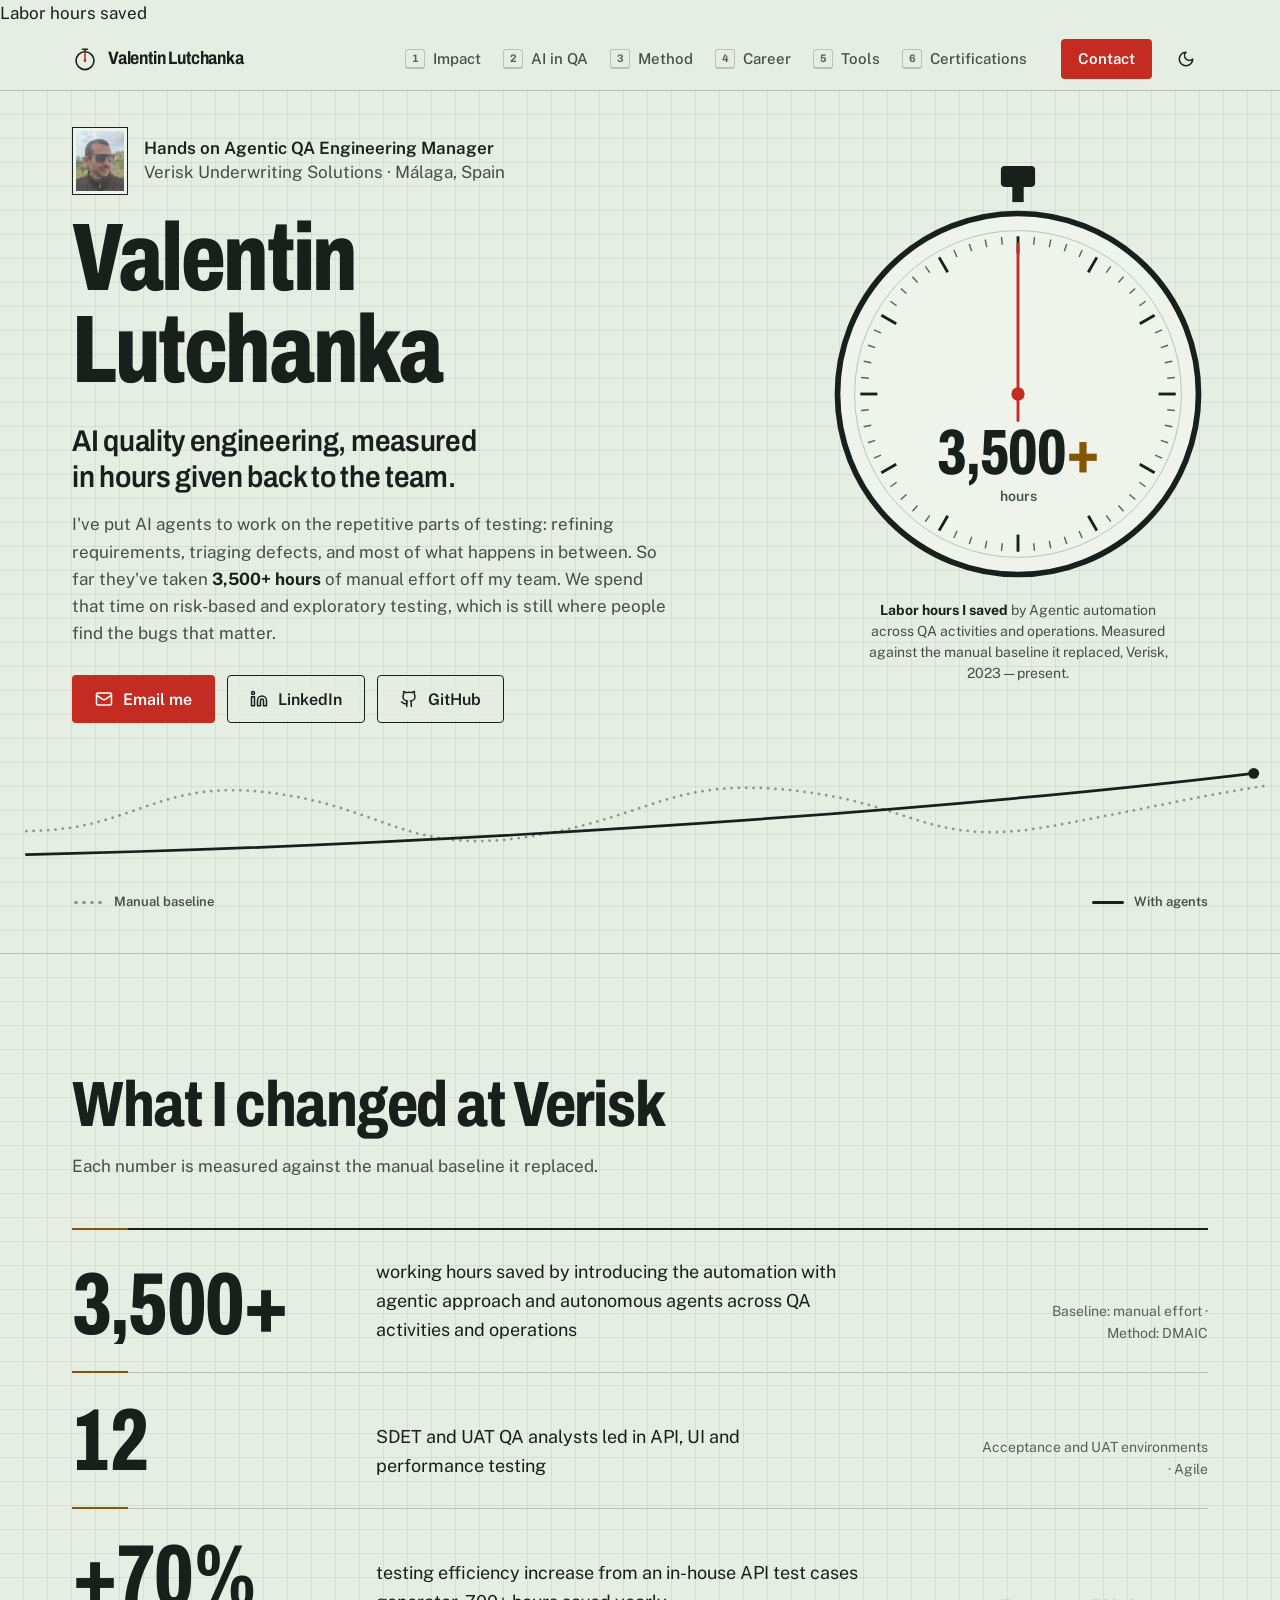
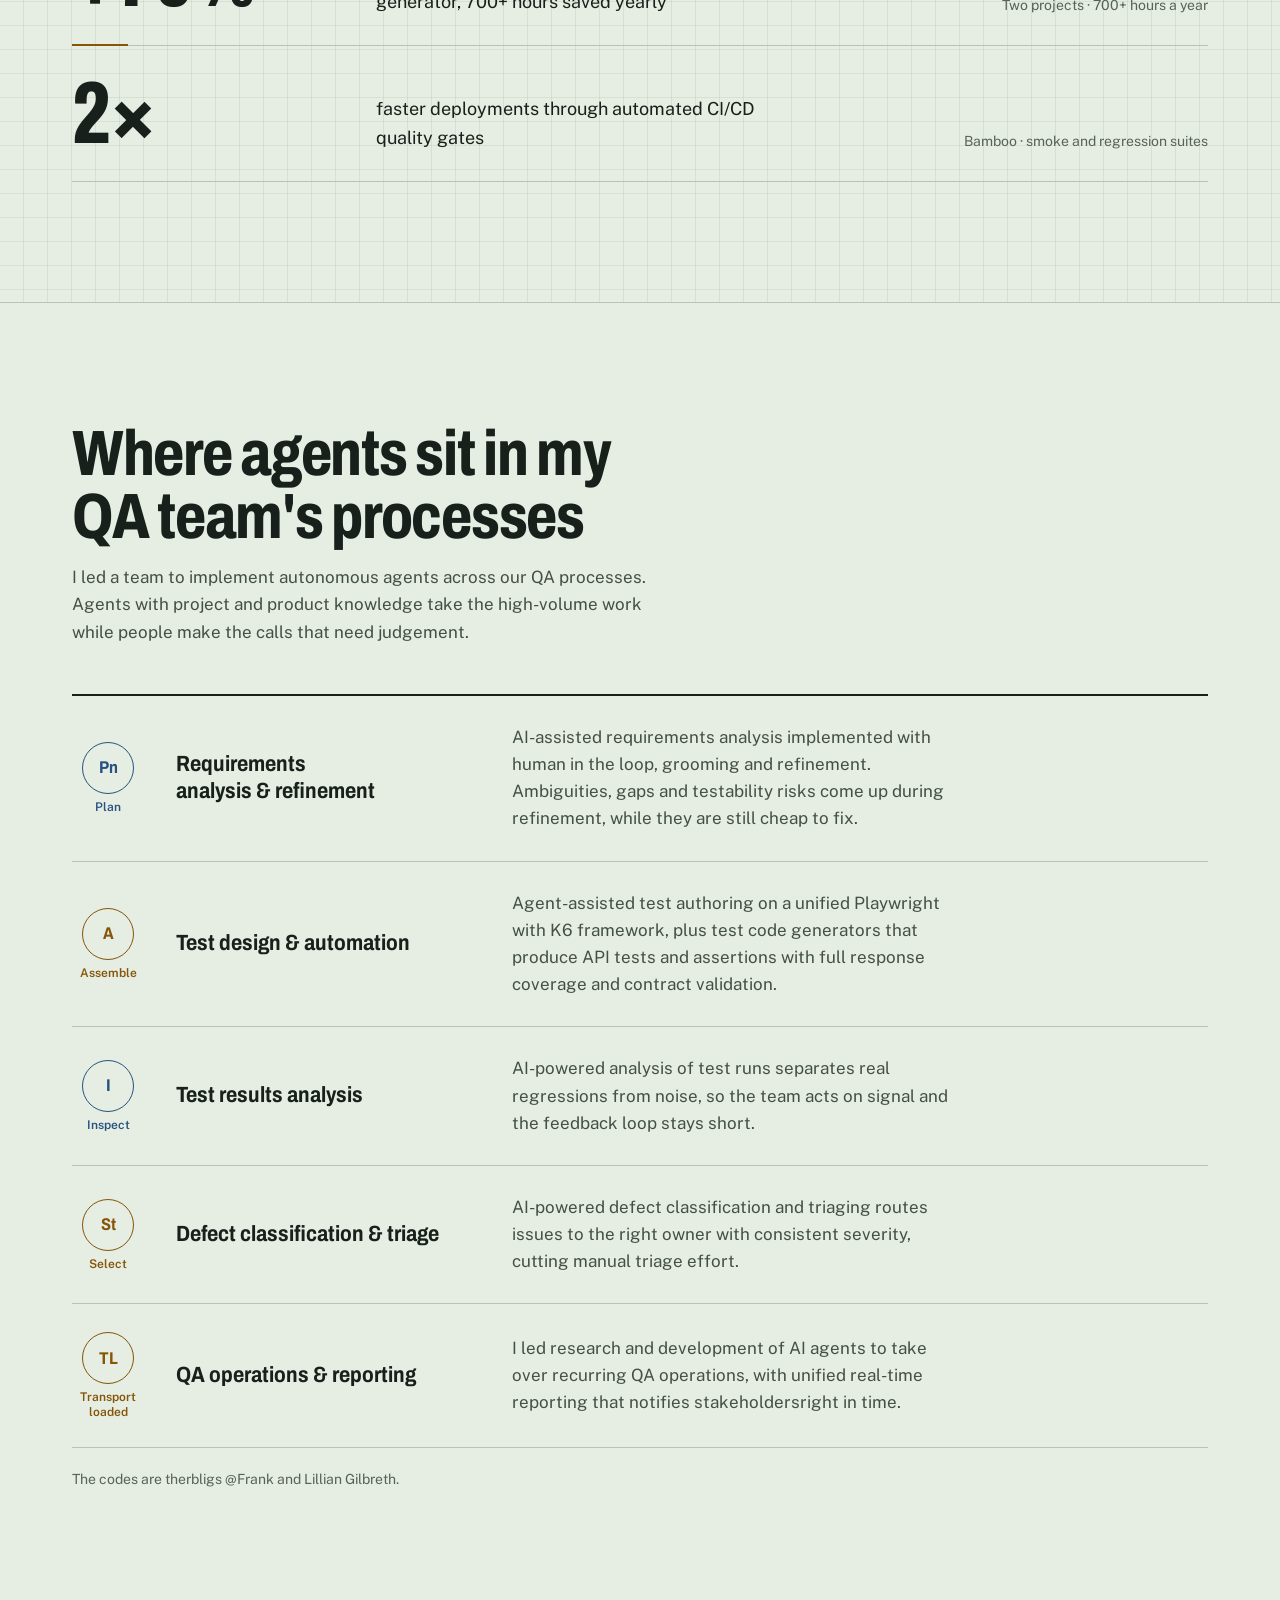
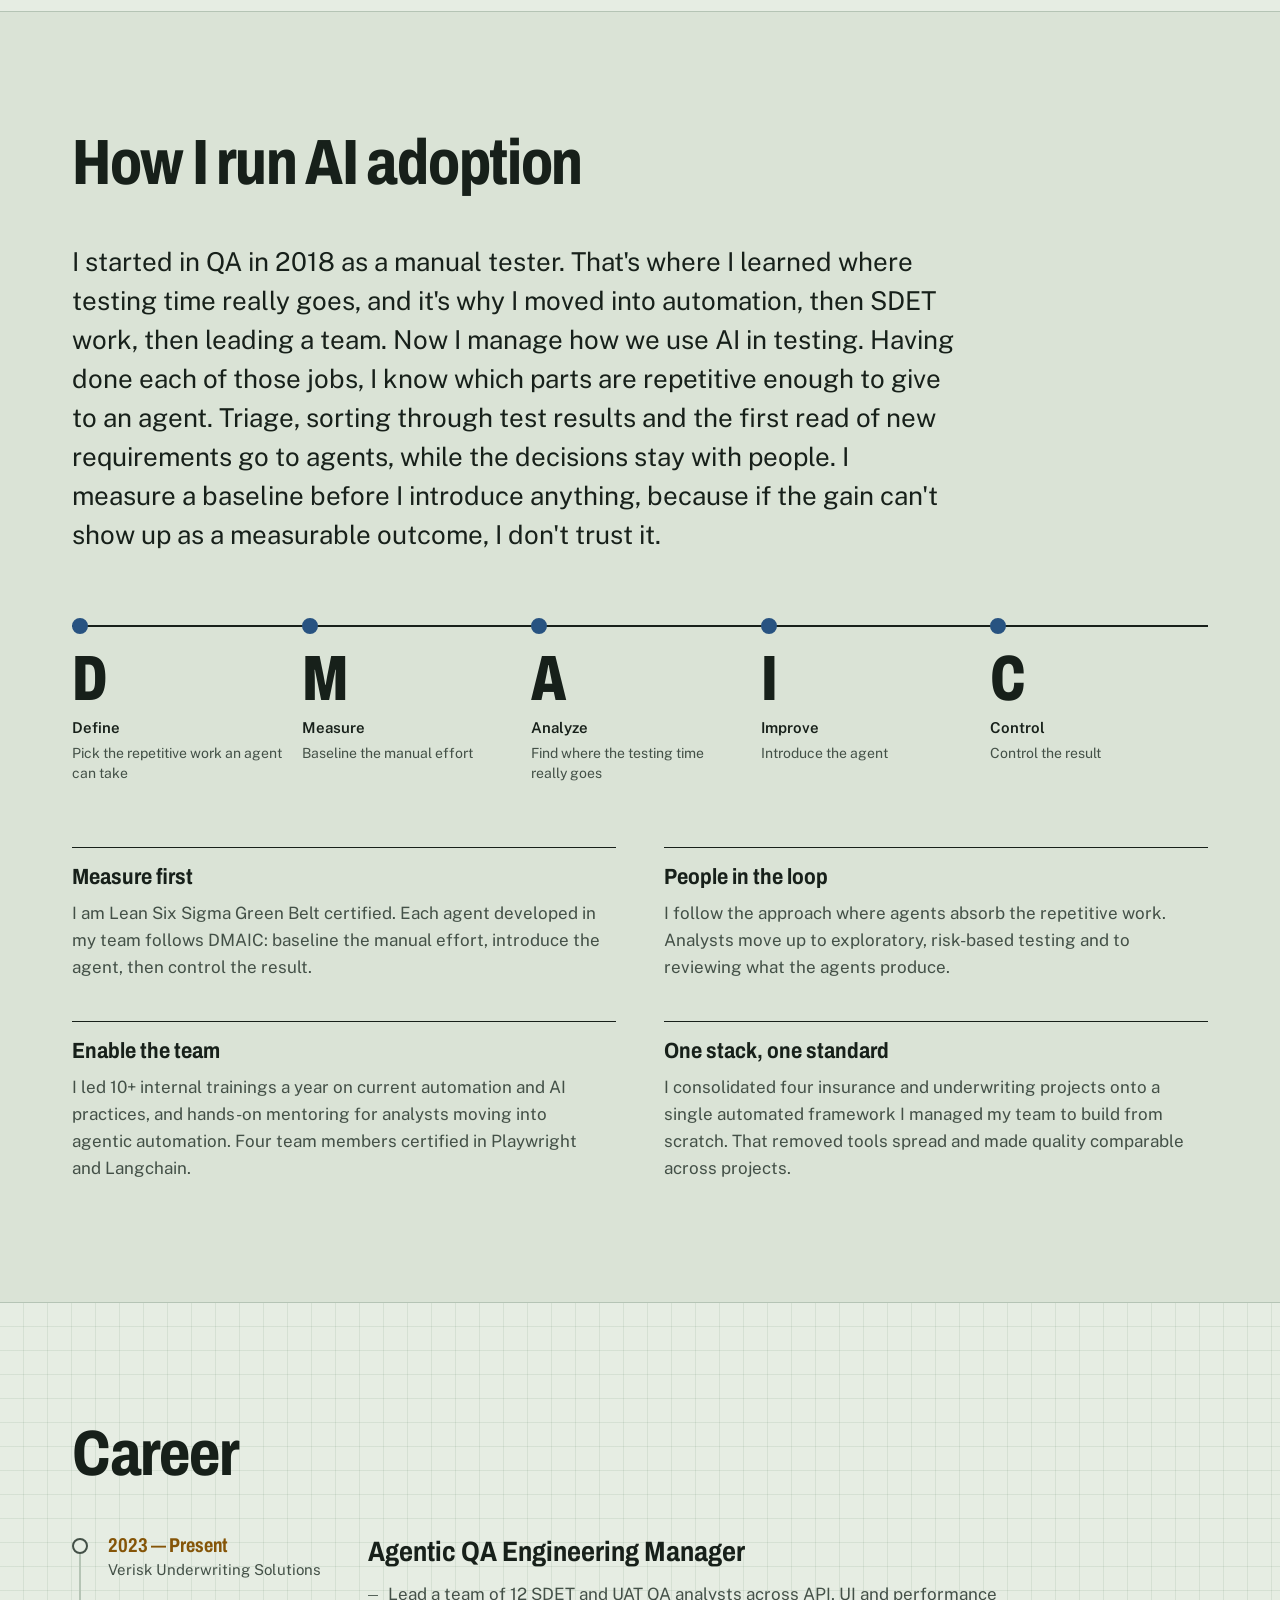
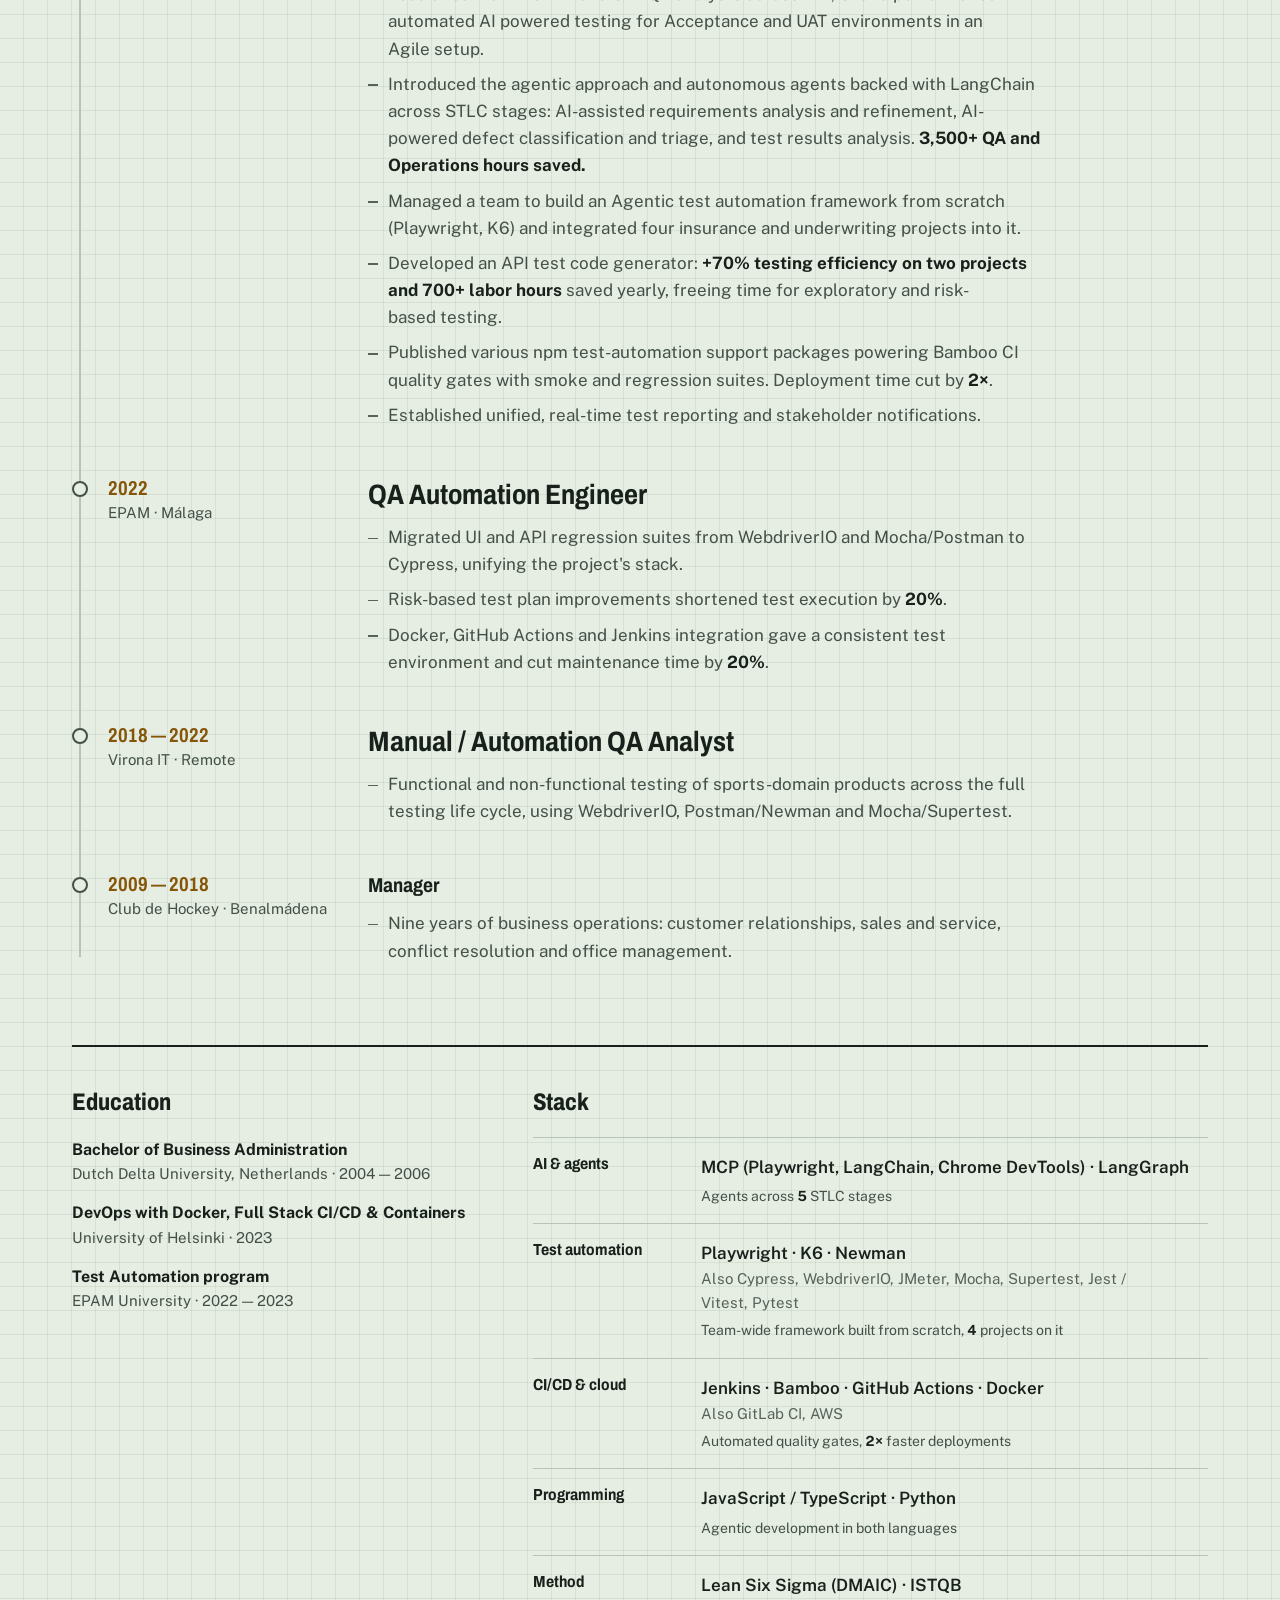
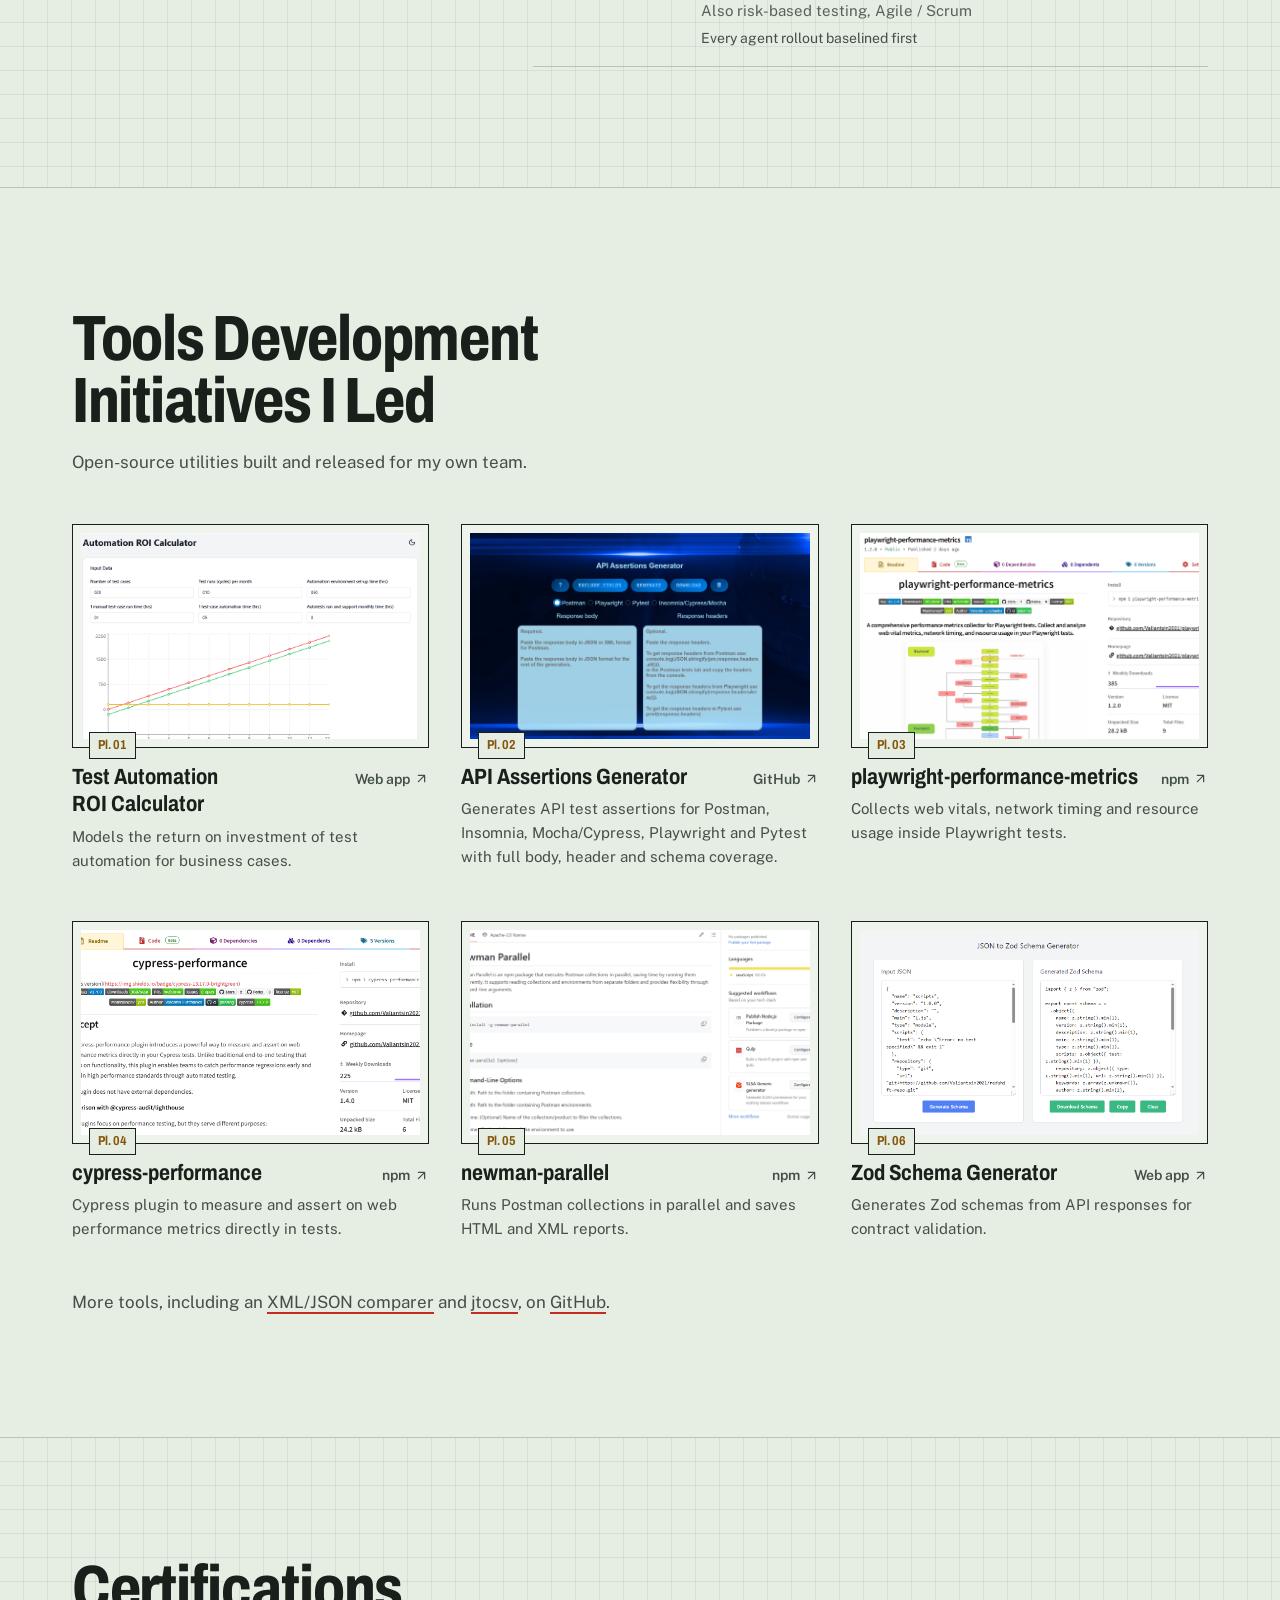
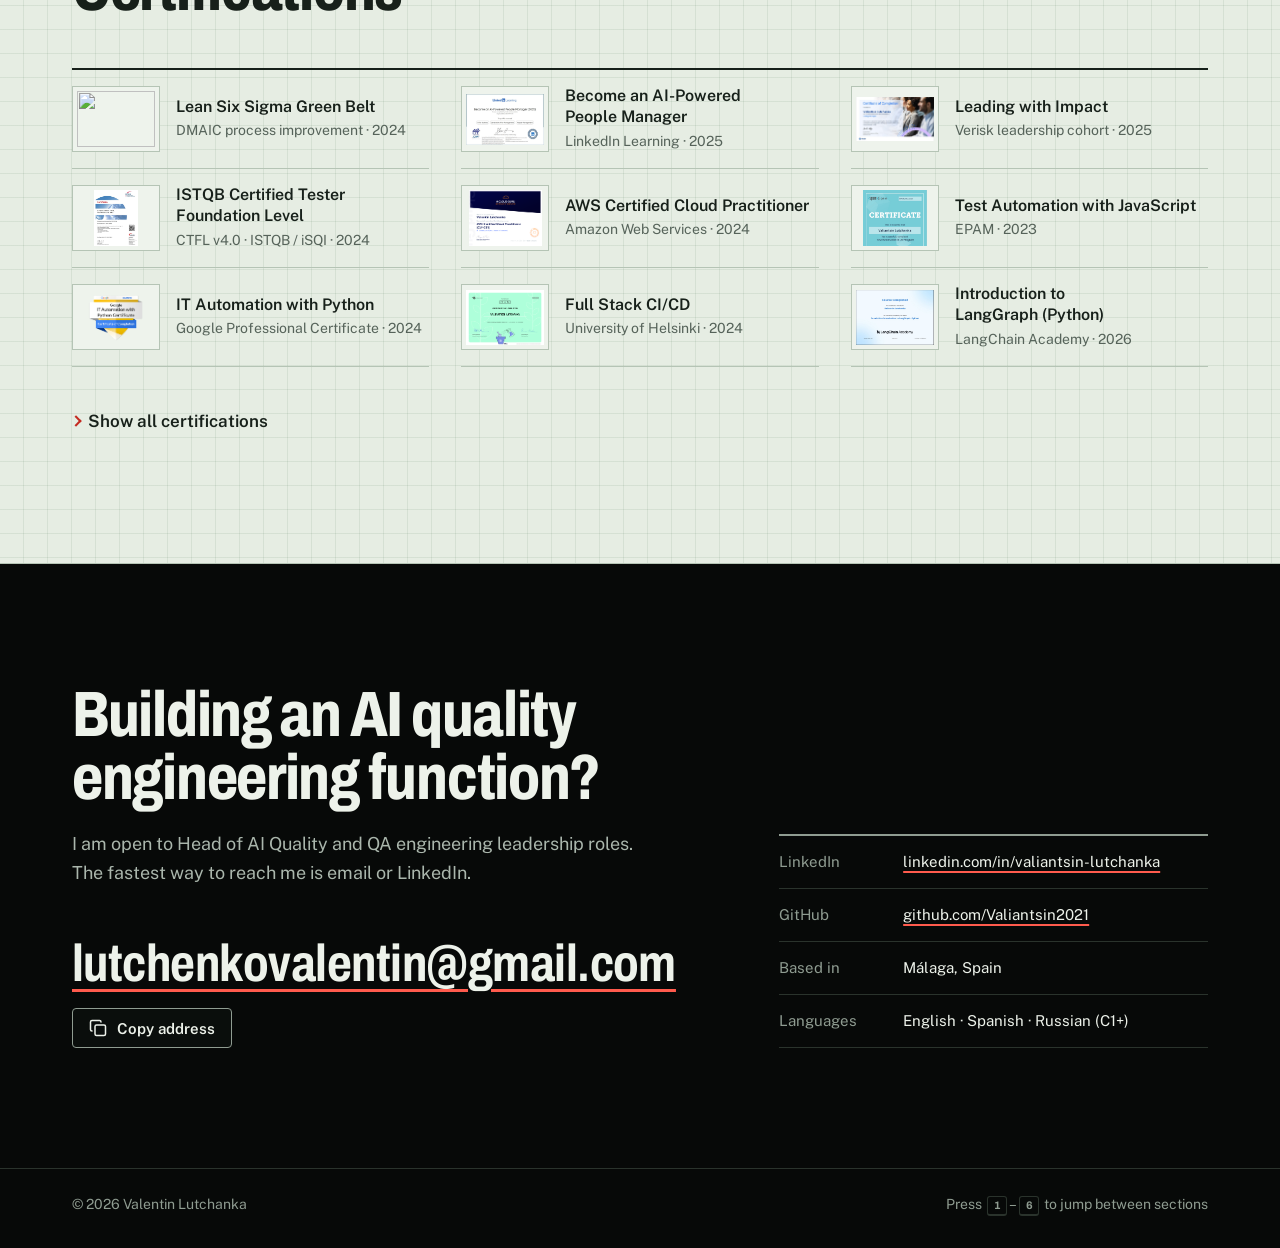
==== commit 7dc9a872: "fix: visual for mobile devices and adjust the spelling" ====
--- a/index.html
+++ b/index.html
@@ -409,7 +409,7 @@
           testing. Having done each of those jobs, I know which parts are repetitive enough to give to an agent.
           Triage, sorting through test results and the first read of new requirements go to agents, while the
           decisions stay with people. I measure a baseline before I introduce anything, because if the gain can't show
-          up as a number on the report, I don't trust it.</p>
+          up as a measurable outcome, I don't trust it.</p>
 
         <ol class="dmaic" aria-label="DMAIC: how each agent rollout runs">
           <li><span class="dm-letter">D</span><span class="dm-name">Define</span><span class="dm-note">Pick the
@@ -441,12 +441,14 @@
           </article>
           <article class="principle">
             <h3>Enable the team</h3>
-            <p>I led 10+ internal trainings a year on current automation and AI practices, and hands-on mentoring for analysts moving into agentic automation. Four team members certified in
+            <p>I led 10+ internal trainings a year on current automation and AI practices, and hands-on mentoring for
+              analysts moving into agentic automation. Four team members certified in
               Playwright and Langchain.</p>
           </article>
           <article class="principle">
             <h3>One stack, one standard</h3>
-            <p>I consolidated four insurance and underwriting projects onto a single automated framework I managed my team to build from scratch. That
+            <p>I consolidated four insurance and underwriting projects onto a single automated framework I managed my
+              team to build from scratch. That
               removed tools spread and made quality comparable across projects.</p>
           </article>
         </div>
@@ -469,18 +471,19 @@
             <div class="lap-body">
               <h3>Agentic QA Engineering Manager</h3>
               <ul>
-                <li>Lead a team of 24 SDET and UAT QA analysts across API, UI and performance testing for Acceptance
+                <li>Lead a team of 12 SDET and UAT QA analysts across API, UI and performance automated AI powered testing for Acceptance
                   and UAT environments in an Agile setup.</li>
-                <li>Introduced the agentic approach and autonomous agents across STLC stages: AI-assisted requirements
+                <li>Introduced the agentic approach and autonomous agents backed with LangChain across STLC stages: AI-assisted requirements
                   analysis and refinement, AI-powered defect classification and triage, and test results analysis.
-                  <strong>3,500+ labor hours saved.</strong>
+                  <strong>3,500+ QA and Operations hours saved.</strong>
                 </li>
-                <li>Built a team-wide test automation framework from scratch (Playwright, K6, Newman) and integrated
-                  four insurance and underwriting projects into it.</li>
-                <li>Developed an API test code generator: +70% testing efficiency on two projects and 700+ labor hours
+                <li>Managed a team to build an Agentic test automation framework from scratch (Playwright, K6) and
+                  integrated four insurance and underwriting projects into it.</li>
+                <li>Developed an API test code generator: <strong>+70% testing efficiency on two projects and 700+ labor
+                    hours</strong>
                   saved yearly, freeing time for exploratory and risk-based testing.</li>
-                <li>Published two npm test-support packages powering Bamboo and Jenkins quality gates with smoke and
-                  regression suites. Deployment time cut by 2×.</li>
+                <li>Published various npm test-automation support packages powering Bamboo CI quality gates with smoke
+                  and regression suites. Deployment time cut by <strong>2×</strong>.</li>
                 <li>Established unified, real-time test reporting and stakeholder notifications.</li>
               </ul>
             </div>
@@ -495,9 +498,9 @@
               <ul>
                 <li>Migrated UI and API regression suites from WebdriverIO and Mocha/Postman to Cypress, unifying the
                   project's stack.</li>
-                <li>Risk-based test plan improvements shortened test execution by 20%.</li>
+                <li>Risk-based test plan improvements shortened test execution by <strong>20%</strong>.</li>
                 <li>Docker, GitHub Actions and Jenkins integration gave a consistent test environment and cut
-                  maintenance time by 20%.</li>
+                  maintenance time by <strong>20%</strong>.</li>
               </ul>
             </div>
           </li>
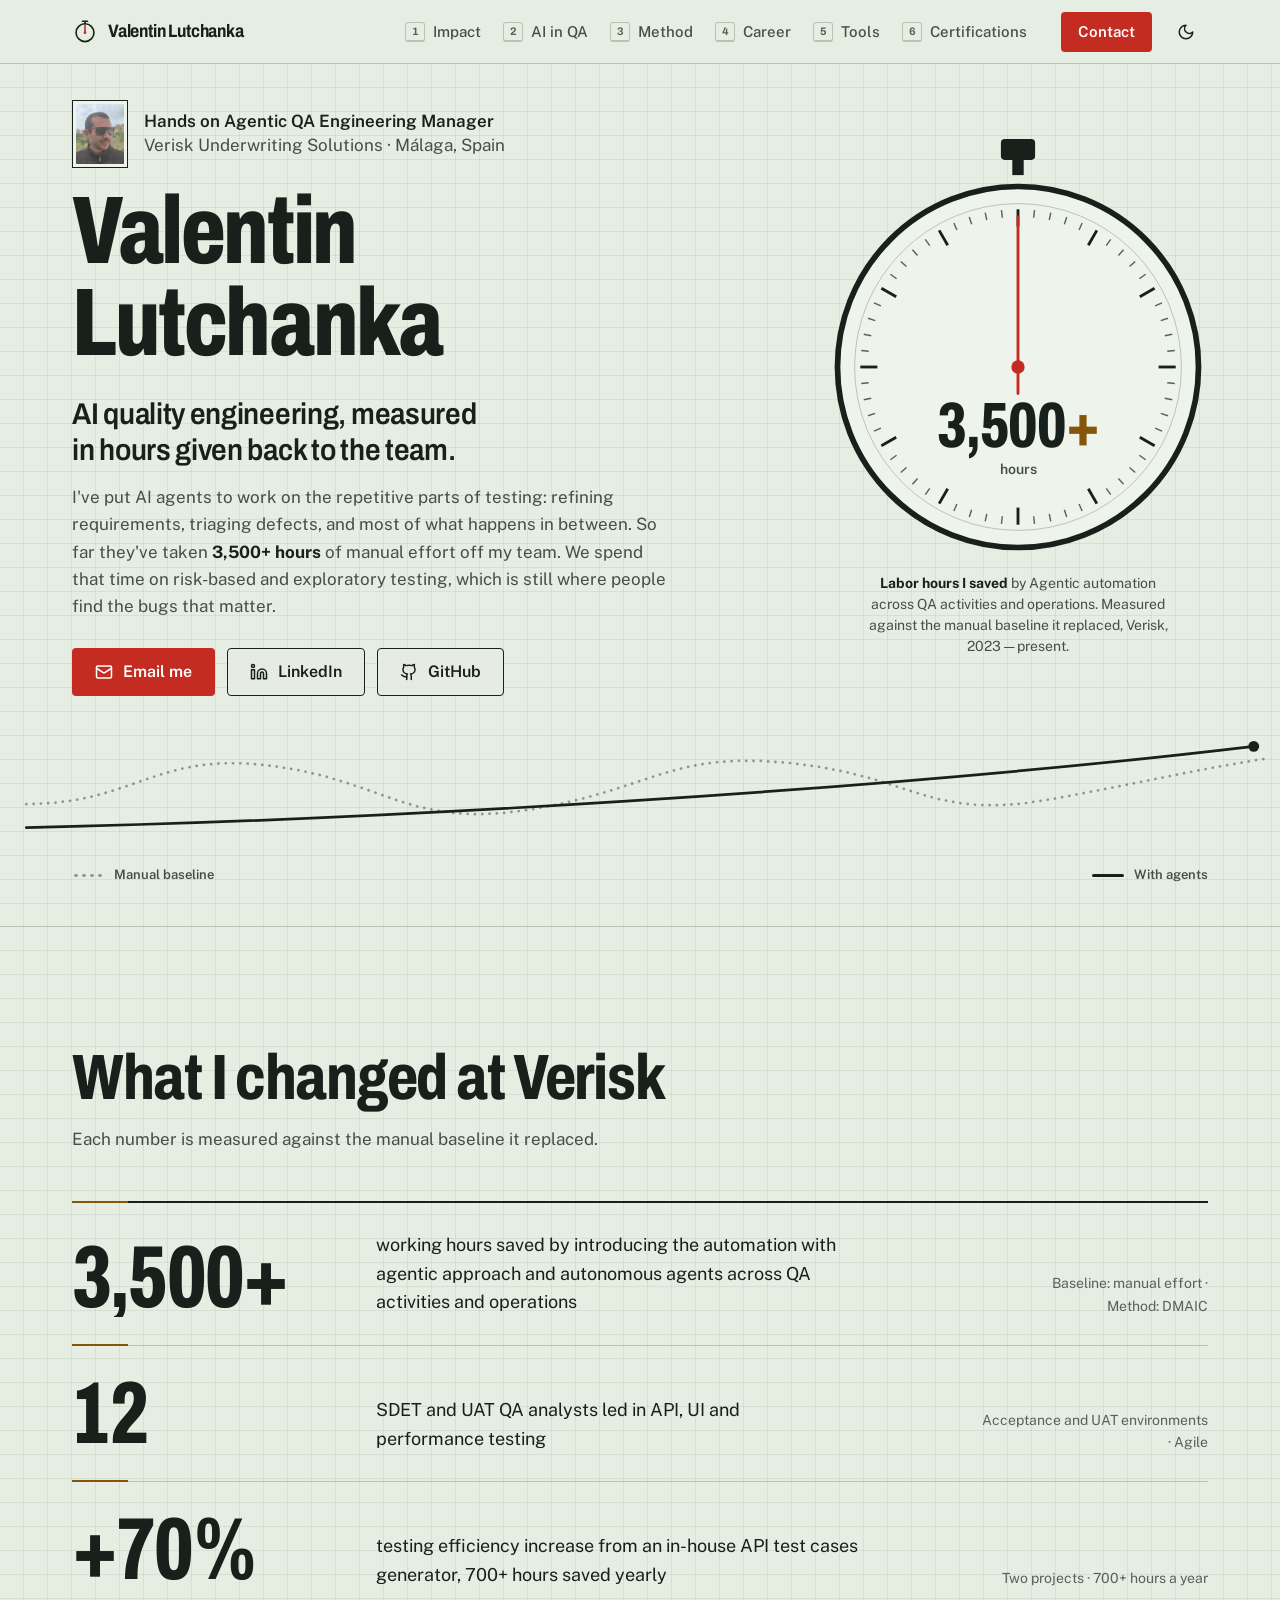
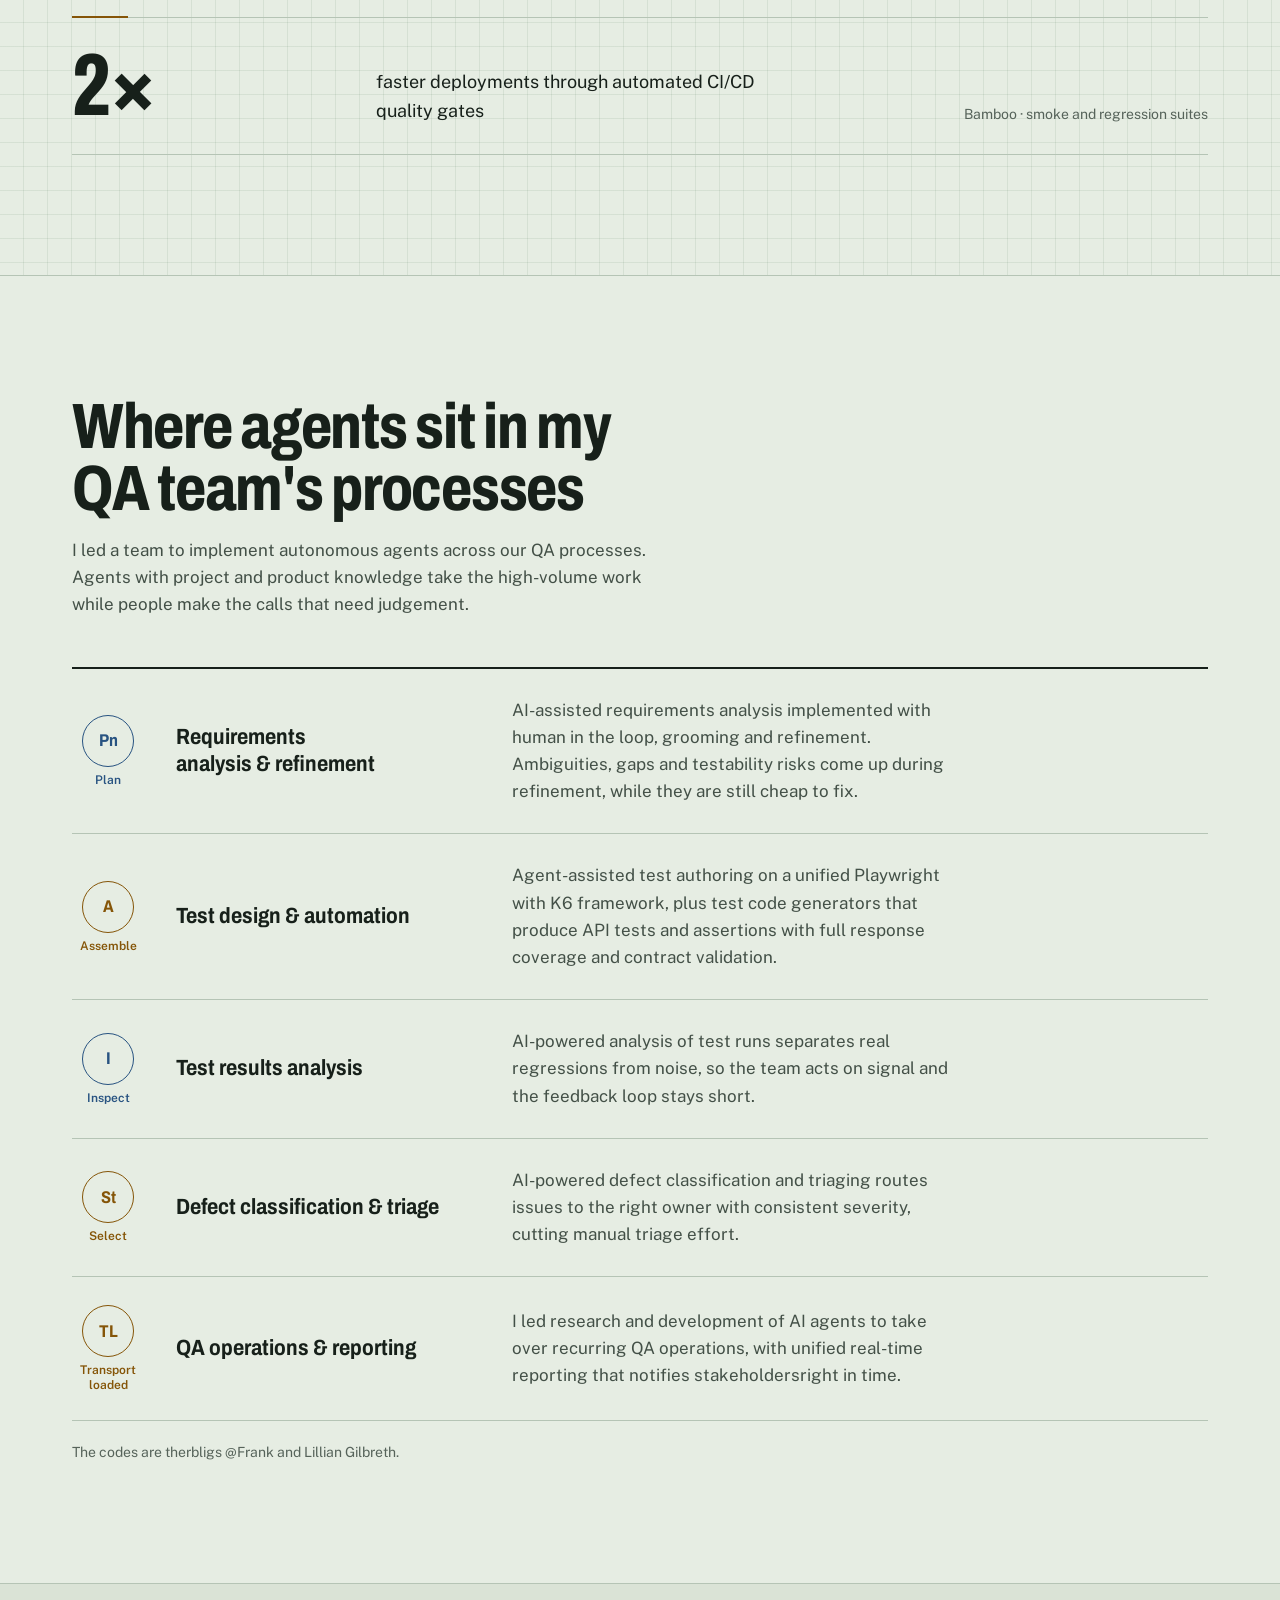
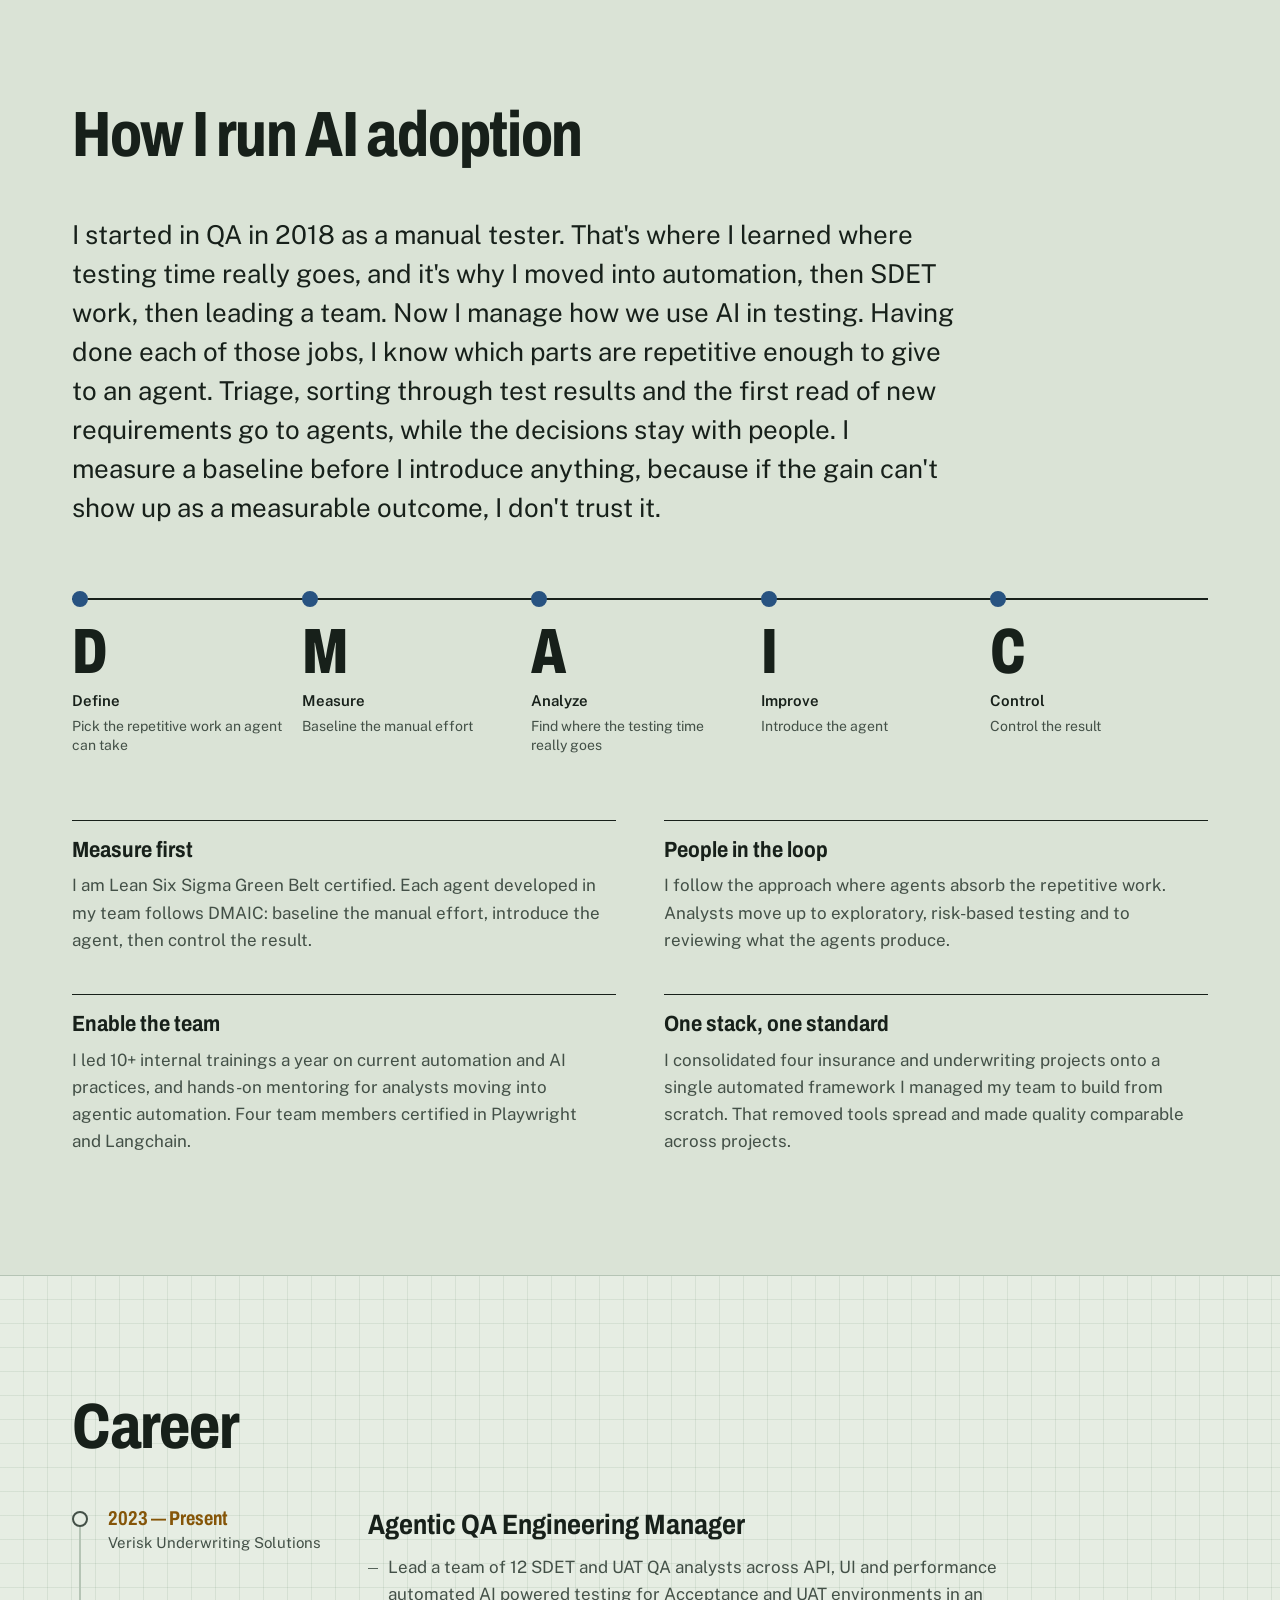
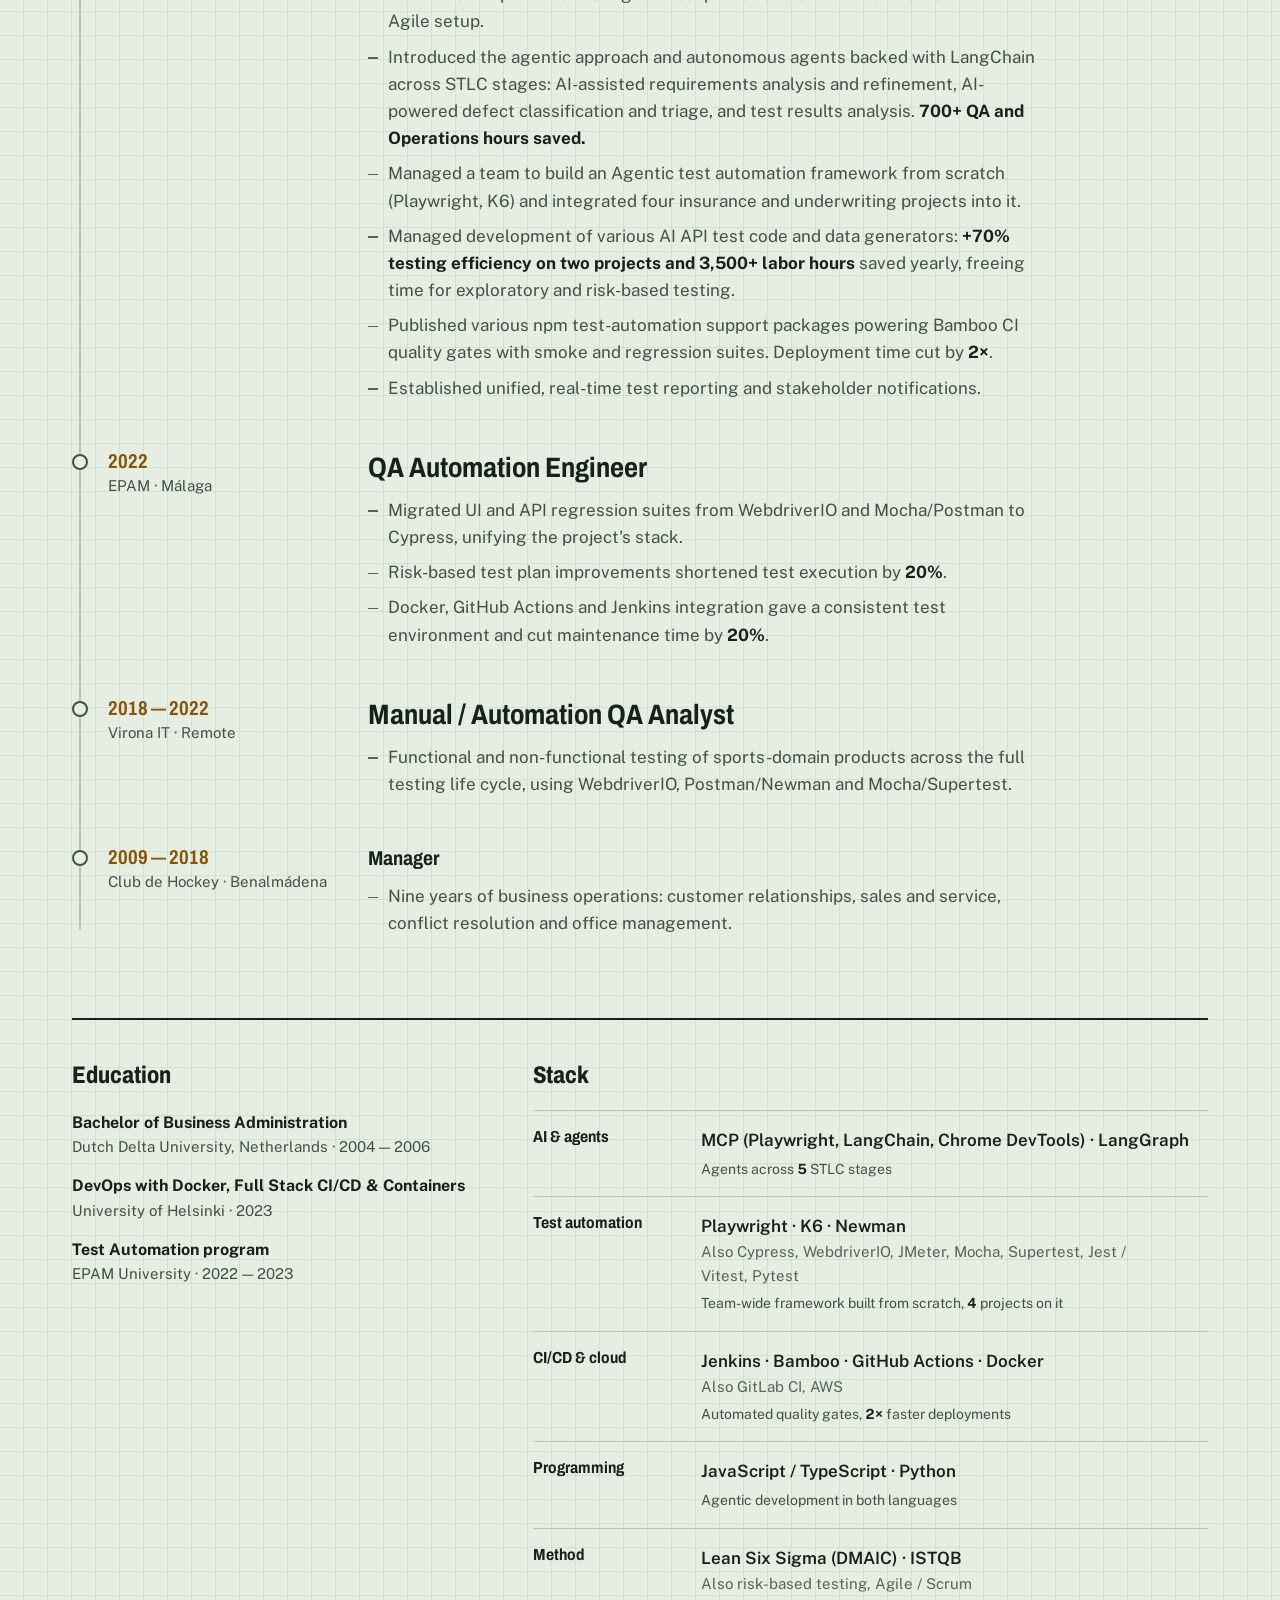
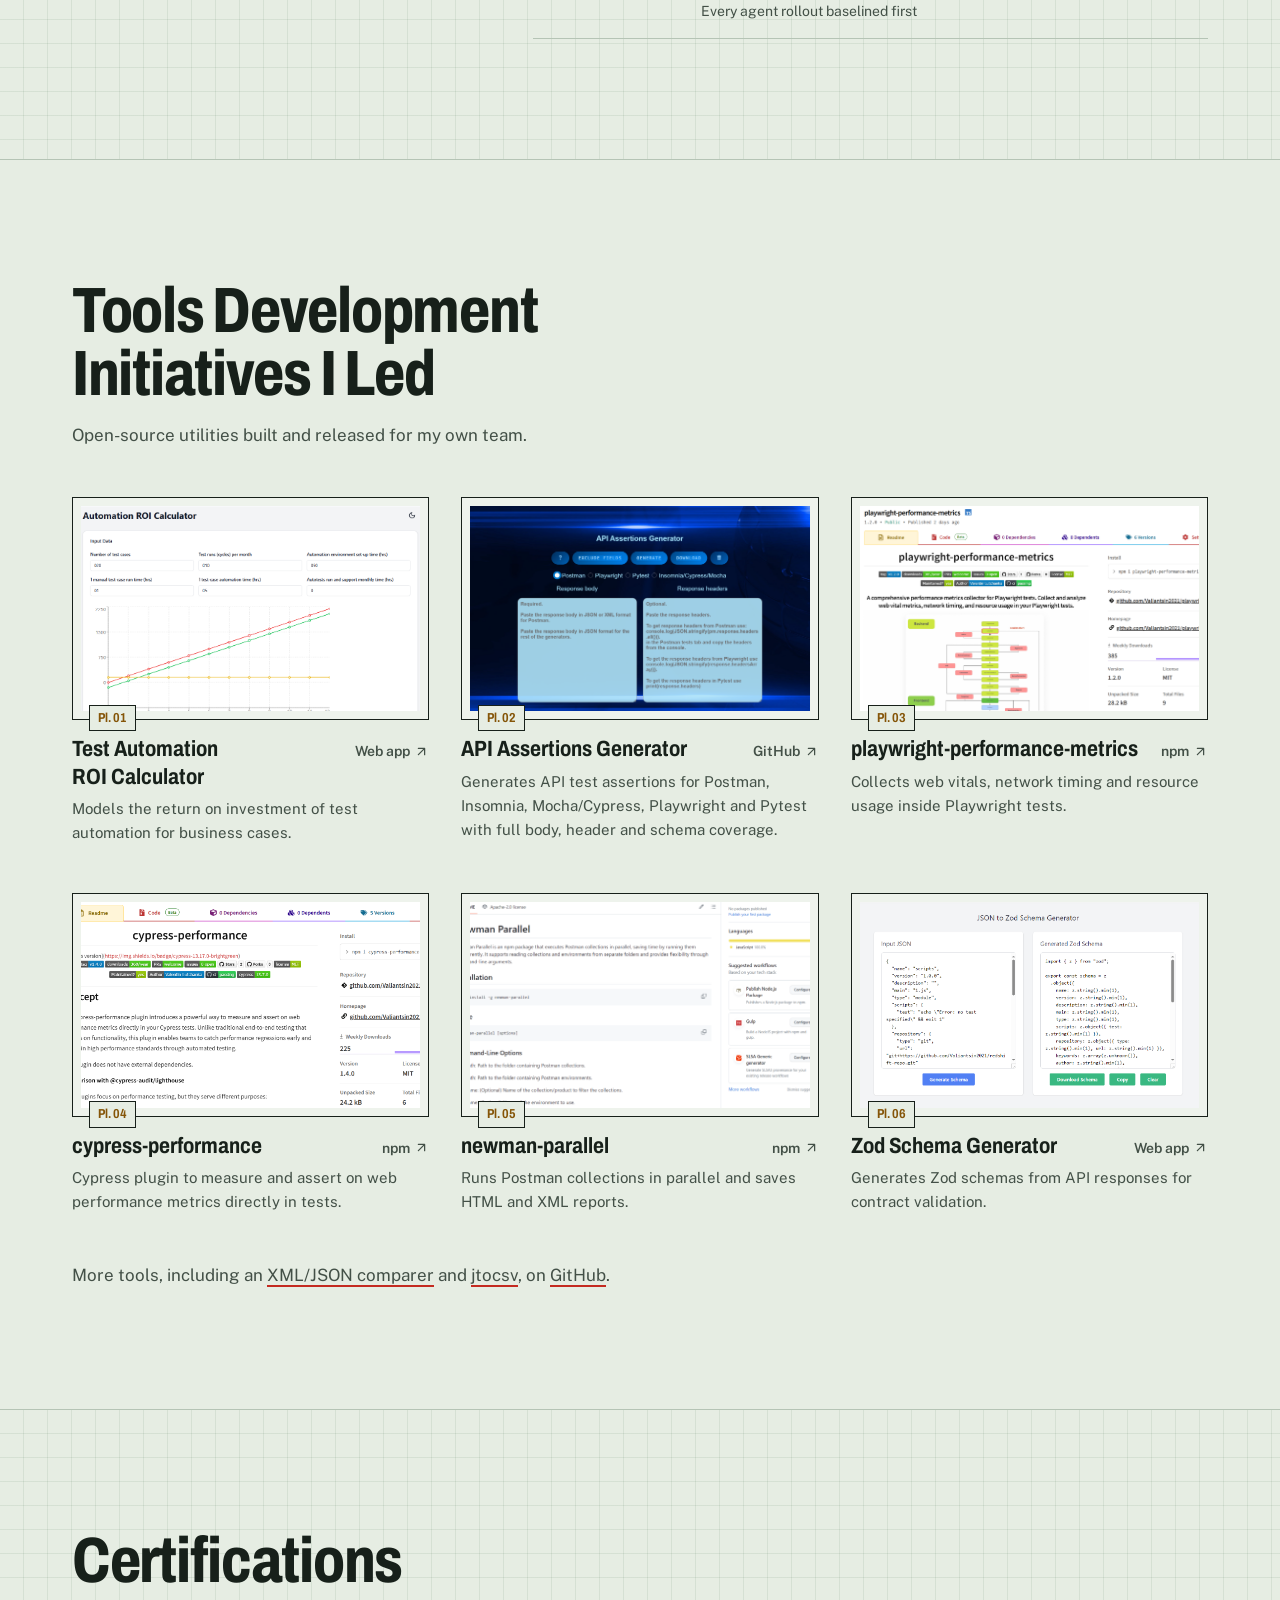
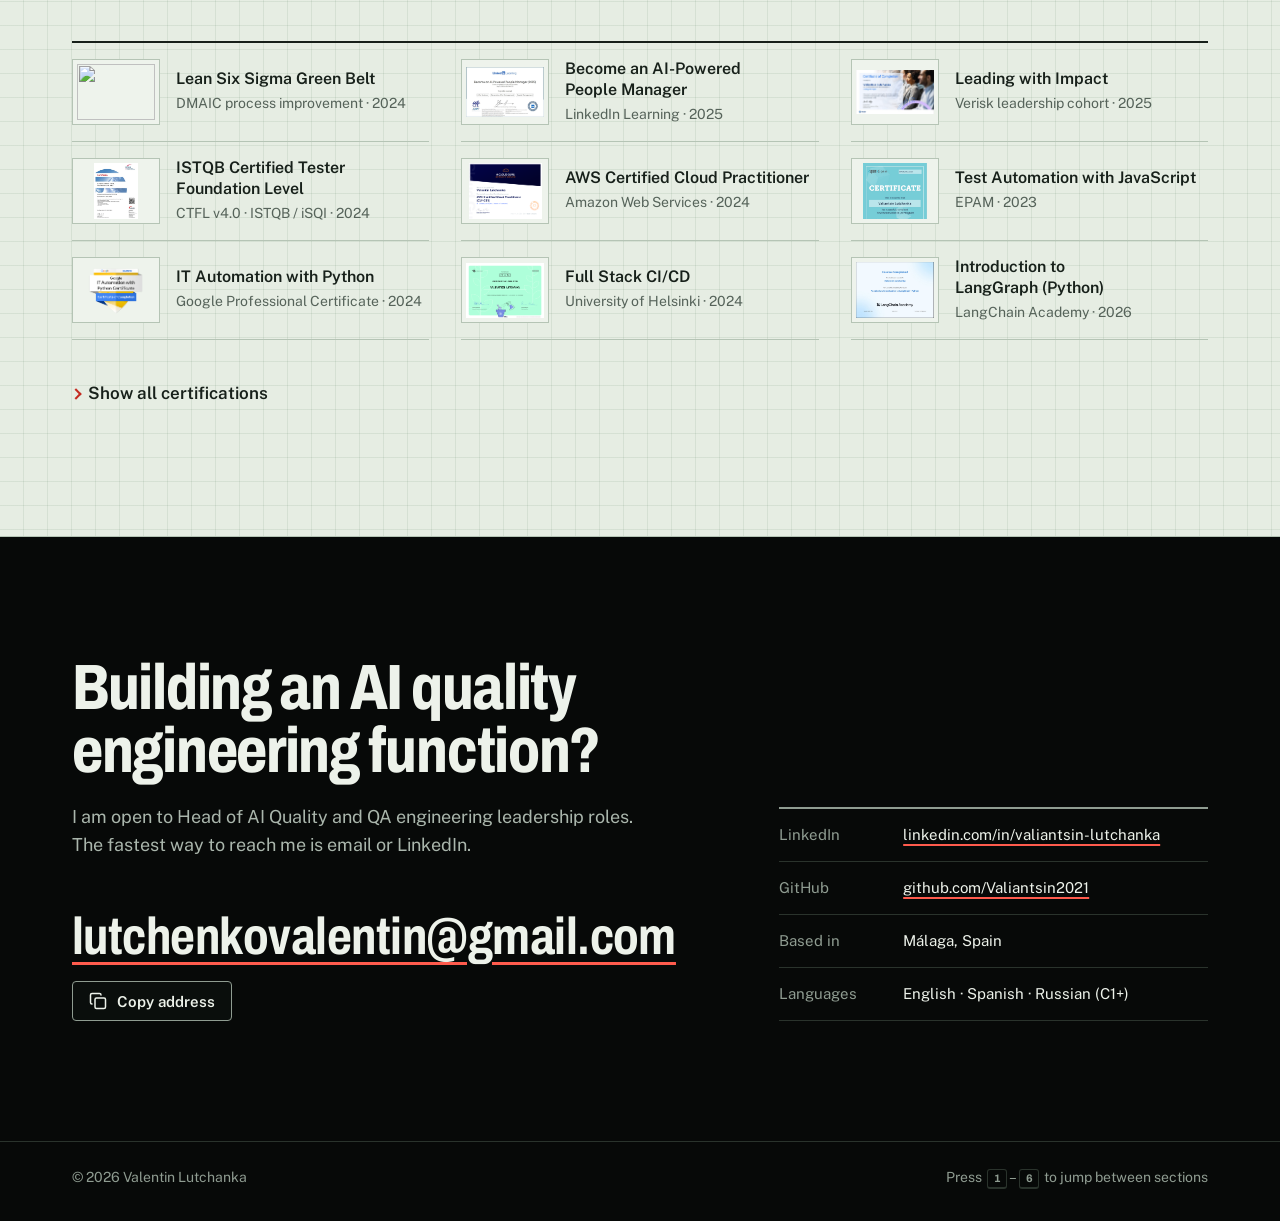
==== commit 505fbe93: "feat: update text in career" ====
--- a/index.html
+++ b/index.html
@@ -12,7 +12,7 @@
   <meta name="theme-color" content="#0c0f0d" media="(prefers-color-scheme: dark)">
   <meta name="theme-color" content="#e6ede3" media="(prefers-color-scheme: light)">
 
-  <meta property="og:type" content="profile">Labor hours saved
+  <meta property="og:type" content="profile">
   <meta property="og:title" content="Valentin Lutchanka — AI Quality Engineering Leader">
   <meta property="og:description"
     content="AI-empowered QA across the full STLC: requirements refinement, defect triage, test results analysis. 3,500+ labor hours saved.">
@@ -471,15 +471,18 @@
             <div class="lap-body">
               <h3>Agentic QA Engineering Manager</h3>
               <ul>
-                <li>Lead a team of 12 SDET and UAT QA analysts across API, UI and performance automated AI powered testing for Acceptance
+                <li>Lead a team of 12 SDET and UAT QA analysts across API, UI and performance automated AI powered
+                  testing for Acceptance
                   and UAT environments in an Agile setup.</li>
-                <li>Introduced the agentic approach and autonomous agents backed with LangChain across STLC stages: AI-assisted requirements
+                <li>Introduced the agentic approach and autonomous agents backed with LangChain across STLC stages:
+                  AI-assisted requirements
                   analysis and refinement, AI-powered defect classification and triage, and test results analysis.
-                  <strong>3,500+ QA and Operations hours saved.</strong>
+                  <strong>700+ QA and Operations hours saved.</strong>
                 </li>
                 <li>Managed a team to build an Agentic test automation framework from scratch (Playwright, K6) and
                   integrated four insurance and underwriting projects into it.</li>
-                <li>Developed an API test code generator: <strong>+70% testing efficiency on two projects and 700+ labor
+                <li>Managed development of various AI API test code and data generators: <strong>+70% testing efficiency
+                    on two projects and 3,500+ labor
                     hours</strong>
                   saved yearly, freeing time for exploratory and risk-based testing.</li>
                 <li>Published various npm test-automation support packages powering Bamboo CI quality gates with smoke
